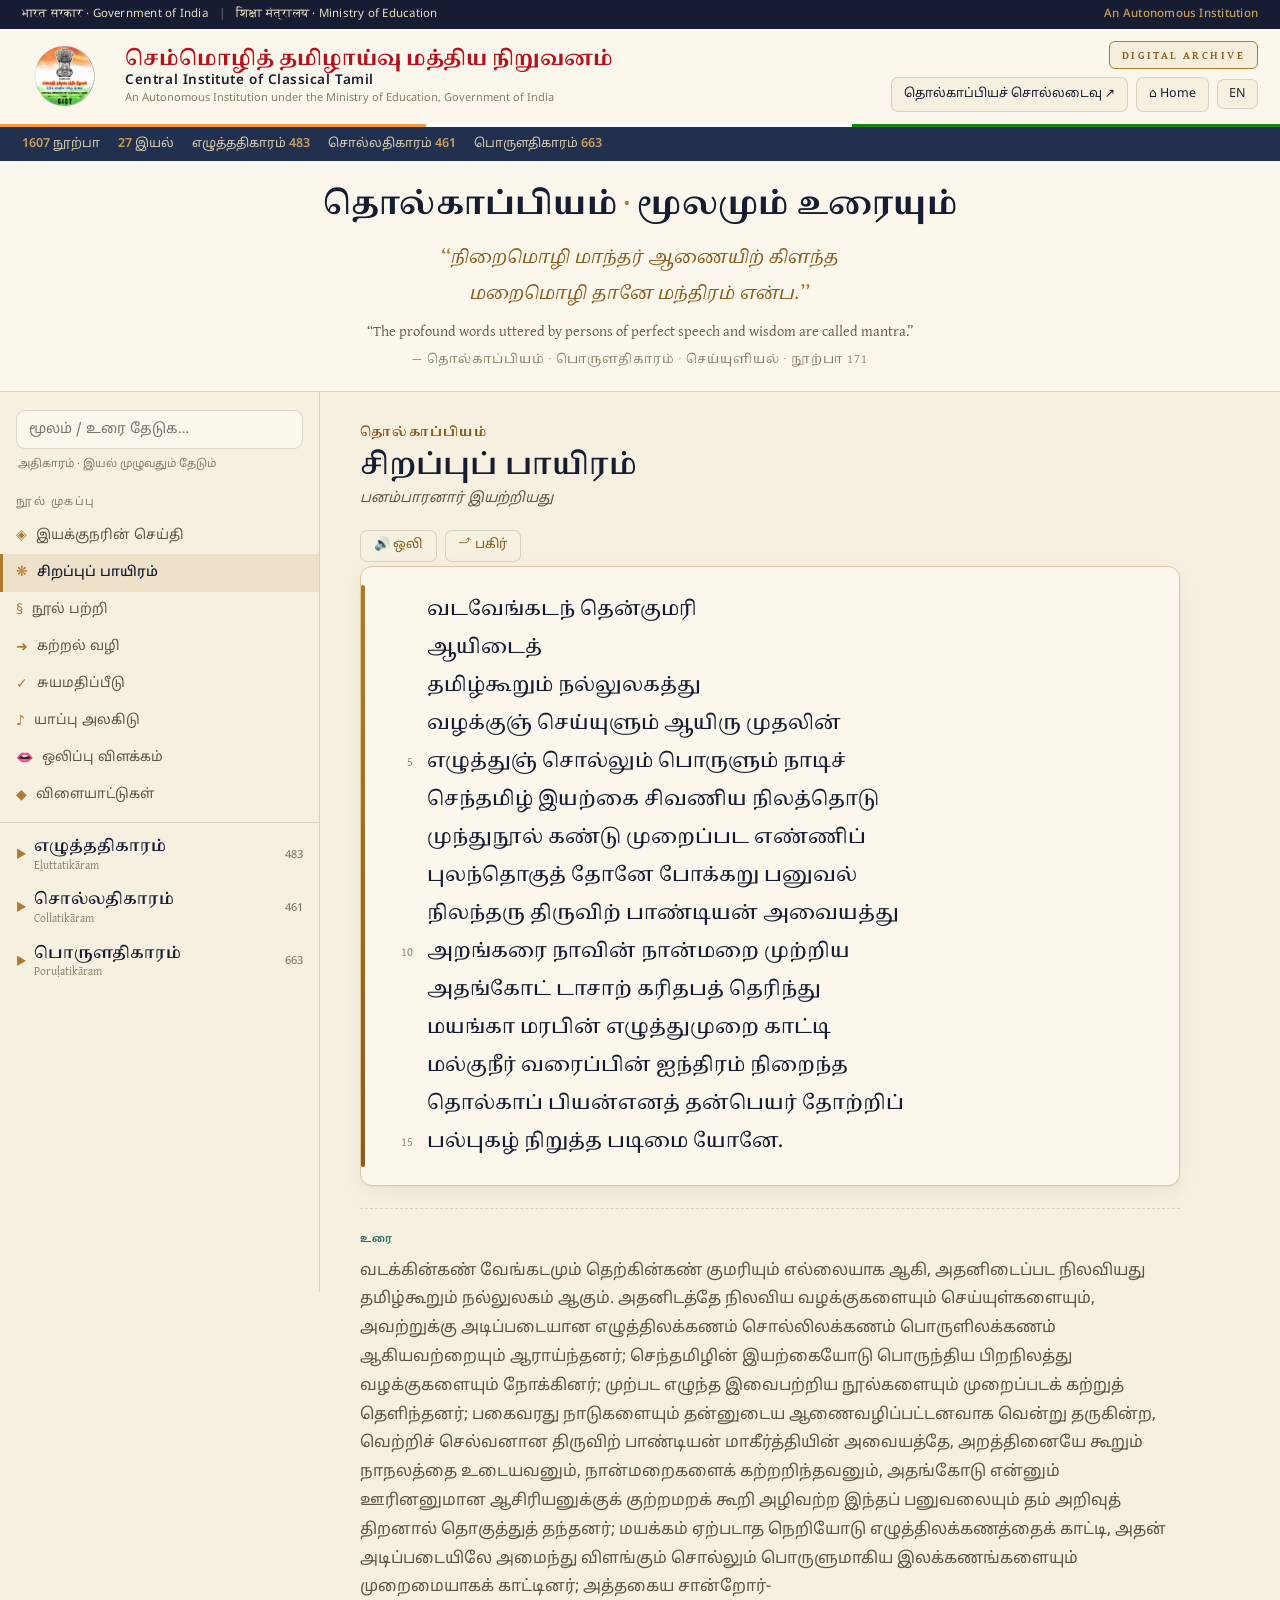
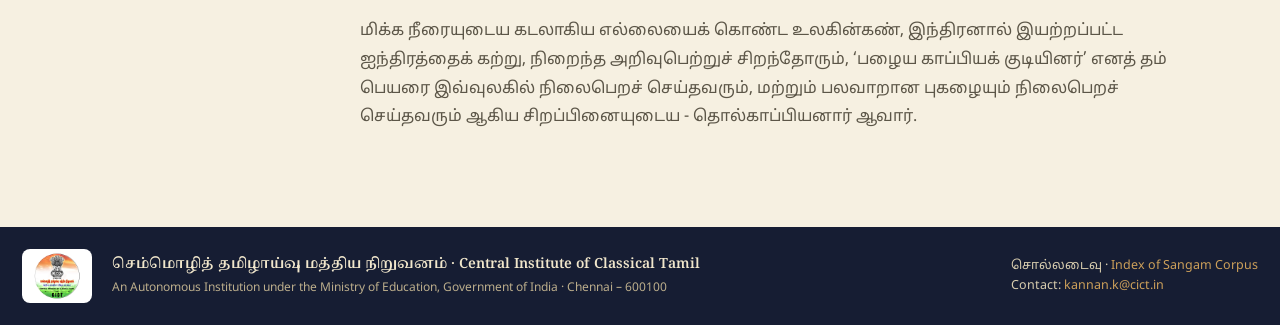
==== app/src/main/assets/www/index.html @ 9cd19f76 "Tolkappiyam Android: WebView wrapper + signed APK/AAB CI Native Android shell around the offline Tol" ====
<!DOCTYPE html>
<html lang="ta">
<head>
<meta charset="UTF-8">
<meta name="viewport" content="width=device-width, initial-scale=1.0">
<title>தொல்காப்பியம் — மூலமும் உரையும் | Tolkāppiyam Digital Edition</title>
<link rel="preconnect" href="https://fonts.googleapis.com">
<link rel="preconnect" href="https://fonts.gstatic.com" crossorigin>
<link href="https://fonts.googleapis.com/css2?family=Noto+Serif+Tamil:wght@400;500;600;700&family=Noto+Sans+Tamil:wght@400;500;600&family=Gentium+Plus:ital,wght@0,400;0,700;1,400&display=swap" rel="stylesheet">
<style>
:root{
  --ink:#161d33; --ink2:#22304f; --ink-soft:#3a4straw;
  --leaf:#efe6cf; --leaf2:#e7dcc0; --leaf-edge:#d8c89f;
  --ochre:#b07a2c; --ochre-deep:#8a5d1c; --ochre-soft:#cda05a;
  --teal:#2f6f63; --rust:#9c4a2a; --cictred:#b5121b;
  --paper:#f6f0e1; --paper-card:#fbf7ec;
  --tx:#23272f; --tx-soft:#5c5648; --tx-faint:#867d68;
  --line:rgba(40,30,10,.14); --line-soft:rgba(40,30,10,.08);
  --sans:'Noto Sans Tamil','Latha','Nirmala UI',system-ui,sans-serif;
  --serif:'Noto Serif Tamil','Latha','Nirmala UI',serif;
  --disp:'Gentium Plus','Noto Serif Tamil',Georgia,serif;
  --shadow:0 1px 2px rgba(20,15,5,.06),0 8px 24px rgba(20,15,5,.05);
}
html[data-theme="dark"]{
  --ink:#0d1220; --ink2:#161f36;
  --leaf:#2a2a22; --leaf2:#242419; --leaf-edge:#3a3a2c;
  --ochre:#d2a45e; --ochre-deep:#caa05a; --ochre-soft:#e0c089;
  --teal:#5fa394; --rust:#cf8261; --cictred:#e8897c;
  --paper:#13151b; --paper-card:#1c1f1a;
  --tx:#e9e3d2; --tx-soft:#b6ad95; --tx-faint:#8a8268;
  --line:rgba(220,200,150,.16); --line-soft:rgba(220,200,150,.08);
  --shadow:0 1px 2px rgba(0,0,0,.3),0 8px 28px rgba(0,0,0,.35);
}
*{box-sizing:border-box;margin:0;padding:0}
html{scroll-behavior:smooth}
body{font-family:var(--sans);background:var(--paper);color:var(--tx);line-height:1.65;
  -webkit-font-smoothing:antialiased;font-size:16px}
@media (prefers-reduced-motion:reduce){html{scroll-behavior:auto}*{transition:none!important}}

/* ---------- masthead ---------- */
header.mast{background:var(--paper-card)}
.gov-strip{background:var(--ink);color:#e9dfc4;font-size:11.5px;letter-spacing:.02em}
.gov-in{max-width:1500px;margin:0 auto;padding:5px 22px;display:flex;gap:11px;align-items:center;flex-wrap:wrap}
.gov-in .sep{opacity:.45}
.gov-in .auto{margin-left:auto;color:var(--ochre-soft);font-weight:500}
.mast-in{max-width:1500px;margin:0 auto;padding:12px 22px;display:flex;align-items:center;gap:18px}
.logo{height:64px;width:auto;flex:0 0 auto}
.mast-t{flex:1 1 auto;min-width:0;line-height:1.25}
.mast-t .ta{display:block;font-family:var(--serif);font-weight:700;font-size:20px;color:var(--cictred);text-decoration:none}
.mast-t .ta:hover{text-decoration:underline}
.mast-t .en{display:block;font-weight:600;font-size:13.5px;letter-spacing:.04em;color:var(--ink);text-decoration:none;margin-top:1px}
html[data-theme="dark"] .mast-t .en{color:var(--tx)}
.mast-t .en:hover{text-decoration:underline}
.mast-t .auto2{font-size:11px;color:var(--tx-faint);margin-top:3px}
.mast-tools{display:flex;align-items:center;gap:8px;flex:0 0 auto}
.mast-tools .home{font-family:var(--sans);font-size:12.5px;color:var(--ink);text-decoration:none;
  border:1px solid var(--line);background:var(--paper);padding:6px 12px;border-radius:7px;transition:.15s;white-space:nowrap}
html[data-theme="dark"] .mast-tools .home{color:var(--tx)}
.mast-tools .home:hover{border-color:var(--ochre);color:var(--ochre-deep)}
.mast-tools button{background:var(--paper);border:1px solid var(--line);color:var(--tx);
  font-family:var(--sans);font-size:12.5px;padding:6px 11px;border-radius:7px;cursor:pointer;transition:.15s}
.mast-tools button:hover{border-color:var(--ochre);color:var(--ochre-deep)}
.menu-btn{background:var(--paper);border:1px solid var(--line);color:var(--tx);padding:6px 10px;
  border-radius:7px;cursor:pointer;font-size:15px}
.tricolour{height:3px;background:linear-gradient(90deg,#ff9933 0 33.3%,#fcfcf7 33.3% 66.6%,#138808 66.6% 100%)}
.mast-right{display:flex;flex-direction:column;align-items:flex-end;gap:8px;flex:0 0 auto}
.da-badge{font-family:var(--disp);font-size:11px;font-weight:700;letter-spacing:.22em;text-transform:uppercase;
  color:var(--ochre-deep);border:1px solid var(--ochre);border-radius:6px;padding:4px 12px;background:rgba(176,122,44,.08);white-space:nowrap}

/* sub-bar */
.subbar{background:var(--ink2);color:#d8cdaf;font-size:12.5px}
.subbar-in{max-width:1500px;margin:0 auto;padding:7px 22px;display:flex;gap:18px;flex-wrap:wrap;align-items:center}
.subbar b{color:var(--ochre-soft);font-weight:600}
.subbar .work{font-family:var(--disp);font-weight:600;color:#f1e7cc;margin-right:6px}
.subbar .work span{color:var(--ochre-soft);font-weight:500}

/* hero title band */
.hero{background:var(--paper-card);border-bottom:1px solid var(--line);text-align:center;padding:26px 20px 22px}
.hero-title{font-family:var(--serif);font-weight:700;font-size:31px;color:var(--ink);letter-spacing:.3px;line-height:1.2}
.hero-title .dot{color:var(--ochre);font-weight:400;margin:0 6px}
.hero-quote{margin:14px auto 0;max-width:780px;font-family:var(--serif);font-size:18px;font-style:italic;color:var(--ochre-deep);line-height:1.5}
.hero-quote .qm{font-family:var(--disp);color:var(--ochre);font-size:24px;font-style:normal;vertical-align:-2px}
.hero-quote cite{display:block;margin-top:9px;font-style:normal;font-size:12.5px;letter-spacing:.08em;color:var(--tx-faint);font-family:var(--disp)}
.hero-quote .hero-en{font-family:var(--disp);font-style:normal;font-size:14.5px;color:var(--tx-soft);margin:9px auto 0;max-width:660px;line-height:1.5}
@media(max-width:880px){.hero-title{font-size:23px}.hero-quote{font-size:15.5px}}

/* ---------- shell ---------- */
.shell{max-width:1500px;margin:0 auto;display:grid;grid-template-columns:320px 1fr;min-height:calc(100vh - 120px)}
nav.side{border-right:1px solid var(--line);background:var(--paper);position:sticky;top:0;
  align-self:start;height:calc(100vh - 0px);overflow-y:auto;padding:14px 0}
.search-wrap{padding:4px 16px 14px}
.search-wrap input{width:100%;font-family:var(--sans);font-size:14px;padding:10px 12px;
  border:1px solid var(--line);border-radius:9px;background:var(--paper-card);color:var(--tx)}
.search-wrap input:focus{outline:none;border-color:var(--ochre);box-shadow:0 0 0 3px rgba(176,122,44,.15)}
.search-hint{font-size:11px;color:var(--tx-faint);padding:6px 2px 0}

.adhi{margin:2px 0}
.adhi>.head{display:flex;align-items:center;gap:8px;padding:9px 16px;cursor:pointer;
  font-family:var(--serif);font-weight:600;font-size:15.5px;color:var(--ink);user-select:none}
html[data-theme="dark"] .adhi>.head{color:var(--ochre-soft)}
.adhi>.head:hover{background:var(--line-soft)}
.adhi>.head .ct{margin-left:auto;font-family:var(--sans);font-size:11px;font-weight:500;color:var(--tx-faint)}
.adhi>.head .chev{transition:transform .2s;color:var(--ochre);font-size:12px}
.adhi.open>.head .chev{transform:rotate(90deg)}
.iyals{display:none;padding:2px 0 8px}
.adhi.open .iyals{display:block}
.iyal{display:flex;align-items:center;gap:8px;padding:6px 16px 6px 34px;cursor:pointer;font-size:13.5px;color:var(--tx-soft)}
.iyal:hover{background:var(--line-soft);color:var(--tx)}
.iyal.active{background:rgba(176,122,44,.13);color:var(--ink);font-weight:500;
  box-shadow:inset 3px 0 0 var(--ochre)}
html[data-theme="dark"] .iyal.active{color:var(--ochre-soft)}
.iyal .il{display:flex;flex-direction:column;line-height:1.2;min-width:0}
.iyal .il em{font-style:normal;font-family:var(--disp);font-size:11px;color:var(--tx-faint);margin-top:1px;white-space:nowrap;overflow:hidden;text-overflow:ellipsis}
.iyal .n{margin-left:auto;padding-left:8px;font-size:11px;color:var(--tx-faint);flex:0 0 auto}

/* ---------- reading column ---------- */
main{padding:30px 40px 80px;min-width:0}
.iyal-head{margin-bottom:22px;padding-bottom:16px;border-bottom:1px solid var(--line)}
.iyal-head .eyebrow{font-family:var(--disp);font-size:12.5px;letter-spacing:.1em;text-transform:uppercase;color:var(--ochre-deep);font-weight:700}
.iyal-head h1{font-family:var(--serif);font-weight:600;font-size:30px;color:var(--ink);margin-top:5px;line-height:1.15}
html[data-theme="dark"] .iyal-head h1{color:var(--tx)}
.iyal-head .en-head{font-family:var(--disp);font-style:italic;font-size:18px;color:var(--ochre-deep);margin-top:4px;line-height:1.3}
.iyal-head .sub{font-family:var(--disp);font-size:14px;color:var(--tx-soft);margin-top:6px}
.adhi>.head .anm{display:flex;flex-direction:column;line-height:1.2}
.adhi>.head .anm em{font-style:normal;font-family:var(--disp);font-size:11.5px;font-weight:500;color:var(--tx-faint);margin-top:1px}
.iyal-nav{display:flex;gap:10px;margin-top:14px}
.iyal-nav button{font-family:var(--sans);font-size:13px;color:var(--ink);background:var(--paper-card);
  border:1px solid var(--line);border-radius:8px;padding:7px 14px;cursor:pointer;transition:.15s}
html[data-theme="dark"] .iyal-nav button{color:var(--tx)}
.iyal-nav button:hover:not(:disabled){border-color:var(--ochre);color:var(--ochre-deep)}
.iyal-nav button:disabled{opacity:.4;cursor:default}

.topic{font-family:var(--serif);font-size:16px;font-weight:600;color:var(--rust);
  margin:26px 0 10px;display:flex;align-items:center;gap:10px}
.topic::after{content:"";flex:1;height:1px;background:var(--line-soft)}

/* the palm-leaf nurpa card — the signature element */
.nurpa{position:relative;background:var(--paper-card);border:1px solid var(--leaf-edge);
  border-radius:12px;padding:20px 24px 20px 28px;margin-bottom:16px;box-shadow:var(--shadow);
  scroll-margin-top:18px}
.nurpa::before{content:"";position:absolute;left:0;top:14px;bottom:14px;width:4px;border-radius:4px;
  background:linear-gradient(var(--ochre),var(--ochre-deep))}
.nurpa.hit{border-color:var(--ochre);box-shadow:0 0 0 3px rgba(176,122,44,.22),var(--shadow)}
.nurpa-top{display:flex;align-items:flex-start;gap:14px;margin-bottom:12px}
.stamp{flex:0 0 auto;border:1px solid var(--ochre);border-radius:9px;overflow:hidden;text-align:center;
  min-width:58px;background:rgba(176,122,44,.07);cursor:pointer;transition:.15s}
.stamp:hover{background:rgba(176,122,44,.18)}
.stamp .big{font-family:var(--disp);font-size:24px;font-weight:600;color:var(--ochre-deep);
  line-height:1;padding:8px 10px 5px}
html[data-theme="dark"] .stamp .big{color:var(--ochre-soft)}
.stamp .sm{font-size:9.5px;letter-spacing:.06em;color:#fff;background:var(--ochre-deep);
  padding:3px 6px;font-variant-numeric:tabular-nums}
.nurpa-topic{font-size:12.5px;color:var(--tx-faint);align-self:center;font-style:italic}
.mulam{font-family:var(--serif);font-size:20.5px;font-weight:500;line-height:1.85;color:var(--ink);
  white-space:pre-line;letter-spacing:.1px}
html[data-theme="dark"] .mulam{color:var(--tx)}
.urai-toggle{margin-top:14px}
.urai{margin-top:12px;padding-top:14px;border-top:1px dashed var(--line);font-size:15.5px;
  color:var(--tx-soft);white-space:pre-line;line-height:1.78}
.urai .lbl{display:inline-block;font-family:var(--sans);font-size:10.5px;letter-spacing:.14em;
  text-transform:uppercase;color:var(--teal);font-weight:600;margin-bottom:7px}
mark{background:rgba(176,122,44,.32);color:inherit;padding:0 1px;border-radius:2px}

/* search results */
.results{padding:6px 0}
.res-count{font-size:13px;color:var(--tx-soft);margin-bottom:14px}
.res{padding:12px 14px;border:1px solid var(--line);border-radius:10px;margin-bottom:9px;cursor:pointer;
  background:var(--paper-card);transition:.15s}
.res:hover{border-color:var(--ochre);transform:translateX(2px)}
.res .cite{font-size:11.5px;color:var(--ochre-deep);font-weight:600;margin-bottom:4px}
.res .sn{font-family:var(--serif);font-size:15px;color:var(--ink);line-height:1.5}
html[data-theme="dark"] .res .sn{color:var(--tx)}
.res .sn2{font-size:13px;color:var(--tx-soft);margin-top:4px;line-height:1.5}
.empty{text-align:center;color:var(--tx-faint);padding:60px 20px;font-size:15px}

#toTop{position:fixed;right:22px;bottom:22px;width:44px;height:44px;border-radius:50%;
  background:var(--ink);color:var(--ochre-soft);border:1px solid var(--ochre);cursor:pointer;
  display:none;place-items:center;font-size:18px;box-shadow:var(--shadow);z-index:30}
#toTop.show{display:grid}

/* ---------- front matter nav ---------- */
.frontnav{padding:2px 0 8px;margin-bottom:6px;border-bottom:1px solid var(--line)}
.frontnav .fhd{font-size:11px;letter-spacing:.14em;text-transform:uppercase;color:var(--tx-faint);padding:4px 16px 6px}
.fitem{display:flex;align-items:center;gap:9px;padding:7px 16px;cursor:pointer;font-size:13.5px;color:var(--tx-soft)}
.fitem:hover{background:var(--line-soft);color:var(--tx)}
.fitem.active{background:rgba(176,122,44,.13);color:var(--ink);font-weight:500;box-shadow:inset 3px 0 0 var(--ochre)}
html[data-theme="dark"] .fitem.active{color:var(--ochre-soft)}
.fitem .ic{color:var(--ochre);font-size:14px;flex:0 0 auto}

/* ---------- front pages ---------- */
.page{max-width:820px}
.page .eyebrow{font-family:var(--disp);font-size:12.5px;letter-spacing:.1em;text-transform:uppercase;color:var(--ochre-deep);font-weight:700}
.page h1{font-family:var(--serif);font-weight:600;font-size:29px;color:var(--ink);margin:6px 0 4px;line-height:1.18}
html[data-theme="dark"] .page h1{color:var(--tx)}
.page .by{font-size:14px;color:var(--tx-soft);font-style:italic;margin-bottom:20px}
.page p{font-size:16px;color:var(--tx-soft);margin-bottom:15px;line-height:1.8}
.verse{background:var(--paper-card);border:1px solid var(--leaf-edge);border-radius:12px;
  padding:24px 30px;margin:4px 0 22px;box-shadow:var(--shadow);position:relative}
.verse::before{content:"";position:absolute;left:0;top:18px;bottom:18px;width:4px;border-radius:4px;
  background:linear-gradient(var(--ochre),var(--ochre-deep))}
.verse .line{font-family:var(--serif);font-size:19.5px;font-weight:500;line-height:1.95;color:var(--ink);display:flex;gap:14px}
html[data-theme="dark"] .verse .line{color:var(--tx)}
.verse .line .ln{flex:0 0 22px;text-align:right;font-family:var(--disp);font-size:12.5px;color:var(--tx-faint);align-self:center}
.urai-block{border-top:1px dashed var(--line);padding-top:16px;margin-top:6px}
.urai-block .lbl{display:inline-block;font-size:10.5px;letter-spacing:.14em;text-transform:uppercase;color:var(--teal);font-weight:600;margin-bottom:8px}
.dir{display:flex;gap:26px;align-items:flex-start;background:var(--paper-card);border:1px solid var(--leaf-edge);
  border-radius:14px;padding:24px 28px;box-shadow:var(--shadow);flex-wrap:wrap}
.dir .photo{flex:0 0 auto;width:140px}
.dir .photo img{width:140px;height:auto;border-radius:10px;border:1px solid var(--leaf-edge);display:block}
.dir .photo .nm{font-family:var(--serif);font-weight:600;font-size:15.5px;color:var(--ink);margin-top:10px;line-height:1.3}
html[data-theme="dark"] .dir .photo .nm{color:var(--tx)}
.dir .photo .rl{font-size:12px;color:var(--tx-soft);margin-top:3px}
.dir .photo .rl.en{color:var(--tx-faint);font-style:italic}
.dir .msg{flex:1 1 280px;min-width:240px}
.dir .msg p{font-size:16px;color:var(--tx-soft);line-height:1.85;margin-bottom:14px}
.dir .draft{font-size:11.5px;color:var(--rust);background:rgba(156,74,42,.08);border:1px solid rgba(156,74,42,.22);border-radius:7px;padding:6px 11px;display:inline-block}
footer.foot{background:var(--ink);color:#d8cdaf}
.foot-in{max-width:1500px;margin:0 auto;padding:22px;display:flex;gap:20px;align-items:center;flex-wrap:wrap}
.foot-in img{height:54px;width:auto;background:#fff;border-radius:8px;padding:3px}
.foot-t{flex:1 1 auto;min-width:200px}
.foot-t .l1{font-family:var(--serif);font-weight:600;color:#f1e7cc;font-size:14px}
.foot-t .l2{font-size:12px;color:#bcae8c;margin-top:3px}
.foot-c{font-size:12.5px}
.foot-c a{color:var(--ochre-soft);text-decoration:none}
.foot-c a:hover{text-decoration:underline}

/* card tools: tts + share */
.card-tools{position:absolute;top:12px;right:14px;display:flex;gap:6px}
.ct-btn{width:30px;height:30px;border-radius:7px;border:1px solid var(--line);background:var(--paper);
  color:var(--ochre-deep);cursor:pointer;font-size:14px;display:grid;place-items:center;transition:.15s;padding:0;line-height:1}
.ct-btn:hover{border-color:var(--ochre);background:rgba(176,122,44,.08)}
.ct-btn.on{background:var(--ochre);color:#fff;border-color:var(--ochre)}
.nurpa{padding-right:64px}
.page .ptools{display:flex;gap:8px;margin:16px 0 4px}
.page .ptools .ct-btn{width:auto;padding:0 13px;height:32px;gap:6px;font-size:13px;font-family:var(--sans)}
.share-pop{display:none;position:fixed;inset:0;background:rgba(10,8,4,.45);z-index:60;align-items:center;justify-content:center}
.share-pop.show{display:flex}
.sp-card{background:var(--paper-card);border:1px solid var(--leaf-edge);border-radius:14px;padding:20px 22px;width:min(360px,90vw);box-shadow:var(--shadow);position:relative}
.sp-h{font-family:var(--serif);font-weight:600;font-size:16px;color:var(--ink);margin-bottom:12px}
.sp-quote{font-family:var(--serif);font-size:13.5px;color:var(--tx-soft);background:var(--paper);border:1px solid var(--line);border-radius:8px;padding:10px 12px;margin-bottom:14px;max-height:84px;overflow:auto;white-space:pre-line}
.sp-links{display:grid;grid-template-columns:1fr 1fr;gap:10px}
.sp-links a,.sp-links button{display:flex;align-items:center;gap:9px;padding:10px 12px;border-radius:9px;
  border:1px solid var(--line);background:var(--paper);color:var(--tx);font-size:13.5px;font-family:var(--sans);text-decoration:none;cursor:pointer;transition:.15s}
.sp-links a:hover,.sp-links button:hover{border-color:var(--ochre);background:rgba(176,122,44,.07)}
.sp-links .ic{width:22px;height:22px;border-radius:50%;display:grid;place-items:center;color:#fff;font-size:11px;font-weight:600;flex:0 0 auto}
.sp-close{position:absolute;top:10px;right:14px;border:none;background:none;font-size:22px;color:var(--tx-soft);cursor:pointer;line-height:1}
.toast{position:fixed;left:50%;bottom:30px;transform:translateX(-50%);background:var(--ink);color:#f1e7cc;padding:10px 18px;border-radius:8px;font-size:13.5px;z-index:70;opacity:0;transition:opacity .2s;pointer-events:none}
.toast.show{opacity:1}

.page .lead{font-size:15.5px;color:var(--tx-soft);margin:4px 0 18px;line-height:1.7}
.prog{display:flex;align-items:center;gap:12px;margin-bottom:20px}
.prog-bar{flex:1;height:8px;background:var(--leaf2);border:1px solid var(--leaf-edge);border-radius:6px;overflow:hidden}
.prog-bar span{display:block;height:100%;background:linear-gradient(90deg,var(--ochre),var(--ochre-deep));transition:width .3s}
.prog-t{font-size:13px;color:var(--tx-soft);white-space:nowrap}
.prog-t b{color:var(--ochre-deep)}
.lesson{background:var(--paper-card);border:1px solid var(--leaf-edge);border-radius:12px;padding:16px 20px;margin-bottom:14px;box-shadow:var(--shadow)}
.lesson.done{border-color:var(--teal)}
.lesson-h{display:flex;align-items:center;gap:13px;margin-bottom:8px}
.lnum{flex:0 0 auto;width:30px;height:30px;border-radius:50%;background:var(--ink);color:var(--ochre-soft);font-family:var(--disp);font-weight:700;display:grid;place-items:center;font-size:15px}
.lesson.done .lnum{background:var(--teal);color:#fff}
.lt{font-family:var(--serif);font-weight:600;font-size:17px;color:var(--ink)}
.lte{font-family:var(--disp);font-size:12.5px;color:var(--tx-faint)}
.lchk{margin-left:auto;flex:0 0 auto;width:30px;height:30px;border-radius:7px;border:1px solid var(--line);background:var(--paper);color:var(--teal);font-size:15px;cursor:pointer;font-weight:700}
.lesson.done .lchk{background:var(--teal);color:#fff;border-color:var(--teal)}
.lesson p{font-size:15.5px;color:var(--tx-soft);line-height:1.75;margin:0 0 12px}
.llinks{display:flex;flex-wrap:wrap;gap:8px}
.golink{font-family:var(--sans);font-size:13px;color:var(--ochre-deep);background:rgba(176,122,44,.08);border:1px solid var(--line);border-radius:8px;padding:6px 12px;cursor:pointer;transition:.15s}
.golink:hover{border-color:var(--ochre);background:rgba(176,122,44,.16)}
.score-bar{display:flex;align-items:center;gap:8px;background:var(--ink);color:#e9dfc4;border-radius:10px;padding:10px 16px;margin-bottom:18px;font-size:14px;position:sticky;top:8px;z-index:5}
.score-bar b{color:var(--ochre-soft);font-size:17px}
.setpick{display:flex;flex-wrap:wrap;gap:7px;margin-bottom:12px}
.setbtn{width:38px;height:38px;border-radius:9px;border:1px solid var(--line);background:var(--paper);color:var(--ink);font-family:var(--disp);font-weight:700;font-size:15px;cursor:pointer;transition:.15s}
.setbtn:hover{border-color:var(--ochre);color:var(--ochre-deep)}
.setbtn.on{background:var(--ochre);color:#fff;border-color:var(--ochre)}
.set-title{font-family:var(--serif);font-weight:600;font-size:18px;color:var(--ink);margin:0 0 14px}
.set-title span{font-family:var(--disp);font-weight:400;font-size:14px;color:var(--tx-faint)}
.g-line{font-family:var(--serif);font-size:20px;font-weight:500;line-height:1.9;color:var(--ink);white-space:pre-line;margin-bottom:8px}
.g-cite{font-size:12px;color:var(--tx-faint);margin-bottom:14px}
.g-opts{grid-template-columns:1fr 1fr}
@media(max-width:560px){.g-opts{grid-template-columns:1fr}}
.g-opts .qopt{font-family:var(--serif);font-size:16.5px;text-align:center}
.g-full{display:block;font-family:var(--serif);color:var(--ink);margin:8px 0;white-space:pre-line;line-height:1.8}
.g-next{margin-top:12px;text-align:right}
.g-done{text-align:center;padding:30px 22px}
.g-score{font-family:var(--disp);font-weight:700;font-size:44px;color:var(--ochre-deep);margin-bottom:8px}
.g-done p{font-size:16px;color:var(--tx-soft);margin-bottom:10px}
.g-meta b{color:var(--ochre-deep)}
.g-done .llinks{justify-content:center}
.sg-eq{display:flex;align-items:center;justify-content:center;gap:14px;flex-wrap:wrap;margin:6px 0 18px}
.sg-w{font-family:var(--serif);font-weight:600;font-size:24px;color:var(--ink);background:var(--paper);border:1px solid var(--leaf-edge);border-radius:10px;padding:10px 18px}
.sg-plus{font-family:var(--disp);font-size:24px;color:var(--ochre-deep);font-weight:700}
.sg-q{font-family:var(--disp);font-size:26px;color:#fff;background:var(--ochre);border-radius:10px;padding:8px 18px;font-weight:700}
.sg-rule{display:inline-block;font-size:12px;font-weight:600;color:var(--teal);background:rgba(47,111,99,.1);border:1px solid rgba(47,111,99,.25);border-radius:6px;padding:2px 9px;margin-right:4px}
@media(max-width:560px){.sg-w{font-size:19px;padding:8px 13px}}
.so-word{font-family:var(--serif);font-weight:700;font-size:34px;color:var(--ink);text-align:center;
  background:var(--paper);border:1px solid var(--leaf-edge);border-radius:12px;padding:20px;margin:4px 0 16px}
.so-b .qopt{text-align:center;font-weight:600}
@media(max-width:560px){.so-b{grid-template-columns:1fr!important}.so-word{font-size:26px}}
.stopop{border-style:dashed;color:var(--rust)}
.th-p{font-size:22px;font-weight:600;line-height:1.6}
@media(max-width:560px){.th-p{font-size:18px}}
/* memory pairs */
.pr-grid{display:grid;grid-template-columns:repeat(4,1fr);gap:10px;max-width:640px}
@media(max-width:560px){.pr-grid{grid-template-columns:repeat(3,1fr)}}
.prc{position:relative;aspect-ratio:5/4;border:none;background:none;cursor:pointer;perspective:600px;padding:0}
.prc-in{position:absolute;inset:0;transition:transform .35s;transform-style:preserve-3d}
.prc.flip .prc-in{transform:rotateY(180deg)}
.prc-f,.prc-b{position:absolute;inset:0;backface-visibility:hidden;border-radius:11px;display:flex;
  align-items:center;justify-content:center;padding:6px;font-family:var(--serif);line-height:1.3;text-align:center}
.prc-f{background:var(--ink);color:var(--ochre-soft);font-size:24px;border:1px solid var(--ochre-deep)}
.prc-b{transform:rotateY(180deg);font-weight:600;font-size:14.5px;box-shadow:var(--shadow)}
.prc-b.sa{background:rgba(176,122,44,.13);border:1px solid var(--ochre);color:var(--ochre-deep)}
.prc-b.sb{background:var(--paper-card);border:1px solid var(--leaf-edge);color:var(--ink)}
.prc-b.long{font-size:11px;line-height:1.25;font-family:var(--disp)}
.prc.won .prc-b{background:rgba(47,111,99,.14);border-color:var(--teal);color:var(--teal)}
.prc.won{cursor:default}
@media(max-width:560px){.prc-b{font-size:12.5px}.prc-f{font-size:19px}}
/* wordle */
.wd-num{align-self:center;font-family:var(--disp);font-weight:700;color:var(--ochre-deep);font-size:15px;margin-left:6px}
.wd-board{display:flex;flex-direction:column;gap:8px;margin:6px 0 16px;max-width:340px}
.wd-row{display:grid;grid-template-columns:repeat(4,1fr);gap:8px}
.wd-cell{aspect-ratio:1;display:grid;place-items:center;font-family:var(--serif);font-weight:700;font-size:24px;
  border:2px solid var(--leaf-edge);border-radius:9px;background:var(--paper-card);color:var(--ink)}
.wd-cell.fill{border-color:var(--ochre-soft)}
.wd-cell.s2{background:var(--teal);border-color:var(--teal);color:#fff}
.wd-cell.s1{background:var(--ochre);border-color:var(--ochre);color:#fff}
.wd-cell.s0{background:#b9b09a;border-color:#b9b09a;color:#fff}
.wd-bank{display:grid;grid-template-columns:repeat(6,1fr);gap:8px;max-width:420px;margin-bottom:12px}
.wd-key{aspect-ratio:1;font-family:var(--serif);font-weight:600;font-size:19px;border:1px solid var(--line);
  border-radius:9px;background:var(--paper);color:var(--ink);cursor:pointer;transition:.12s}
.wd-key:hover{border-color:var(--ochre)}
.wd-key.k2{background:var(--teal);border-color:var(--teal);color:#fff}
.wd-key.k1{background:var(--ochre);border-color:var(--ochre);color:#fff}
.wd-key.k0{background:#b9b09a;border-color:#b9b09a;color:#fff;opacity:.75}
.wd-acts{display:flex;gap:10px}
.wd-ansr{font-family:var(--serif);font-size:22px;color:var(--ochre-deep)}
@media(max-width:560px){.wd-board{max-width:280px}.wd-cell{font-size:20px}.wd-bank{max-width:320px}}
/* games hub */
.gback{margin-bottom:14px}
.hub-grid{display:grid;grid-template-columns:repeat(auto-fill,minmax(210px,1fr));gap:12px}
.hub-card{display:flex;flex-direction:column;align-items:flex-start;gap:4px;text-align:left;
  background:var(--paper-card);border:1px solid var(--leaf-edge);border-radius:13px;padding:16px 18px;
  cursor:pointer;box-shadow:var(--shadow);transition:.15s;font-family:var(--sans)}
.hub-card:hover{border-color:var(--ochre);transform:translateY(-2px)}
.hub-ic{font-size:22px;color:var(--ochre-deep);line-height:1}
.hub-t{font-family:var(--serif);font-weight:600;font-size:16.5px;color:var(--ink);margin-top:4px}
.hub-e{font-family:var(--disp);font-size:12.5px;color:var(--tx-faint)}
.hub-s{font-size:12px;color:var(--teal);font-weight:600;margin-top:6px;background:rgba(47,111,99,.09);
  border:1px solid rgba(47,111,99,.2);border-radius:6px;padding:2px 9px}
.yopt.yen{font-family:var(--disp);font-size:15px}
.qreset{margin-left:auto;font-family:var(--sans);font-size:12.5px;color:#e9dfc4;background:transparent;border:1px solid rgba(220,200,150,.35);border-radius:7px;padding:5px 12px;cursor:pointer}
.qreset:hover{border-color:var(--ochre-soft)}
.quiz{background:var(--paper-card);border:1px solid var(--leaf-edge);border-radius:12px;padding:16px 20px;margin-bottom:14px;box-shadow:var(--shadow)}
.qq{font-family:var(--serif);font-size:16.5px;color:var(--ink);font-weight:600;margin-bottom:12px;display:flex;gap:10px}
.qn{flex:0 0 auto;width:26px;height:26px;border-radius:50%;background:rgba(176,122,44,.14);color:var(--ochre-deep);font-family:var(--disp);font-weight:700;display:grid;place-items:center;font-size:13px}
.qopts{display:grid;gap:8px}
.qopt{text-align:left;font-family:var(--sans);font-size:15px;color:var(--tx);background:var(--paper);border:1px solid var(--line);border-radius:9px;padding:10px 14px;cursor:pointer;transition:.15s}
.qopt:hover:not(:disabled){border-color:var(--ochre);background:rgba(176,122,44,.06)}
.qopt:disabled{cursor:default}
.qopt.correct{border-color:var(--teal);background:rgba(47,111,99,.12);color:var(--teal);font-weight:600}
.qopt.wrong{border-color:var(--rust);background:rgba(156,74,42,.1);color:var(--rust)}
.qexp{display:none;margin-top:11px;font-size:14px;color:var(--tx-soft);line-height:1.6;border-top:1px dashed var(--line);padding-top:10px}
.qexp.show{display:block}
.qexp .ok{color:var(--teal);font-weight:600;margin-right:6px}
.qexp .no{color:var(--rust);font-weight:600;margin-right:6px}

.menu-btn{display:none}
@media(max-width:880px){
  .shell{grid-template-columns:1fr}
  nav.side{position:fixed;left:0;top:0;bottom:0;width:300px;z-index:40;height:100vh;
    transform:translateX(-102%);transition:transform .25s;box-shadow:var(--shadow)}
  nav.side.open{transform:none}
  .menu-btn{display:inline-block}
  main{padding:22px 18px 80px}
  .iyal-head h1{font-size:24px}
  .mulam{font-size:18.5px}
}
.scrim{display:none;position:fixed;inset:0;background:rgba(10,8,4,.4);z-index:35}
.scrim.show{display:block}

/* yappu scanner */
.yp-in{width:100%;max-width:720px;font-family:var(--serif);font-size:18px;padding:14px 16px;border:1px solid var(--line);border-radius:10px;background:var(--paper-card);color:var(--tx);line-height:1.8}
.yp-in:focus{outline:none;border-color:var(--ochre);box-shadow:0 0 0 3px rgba(176,122,44,.15)}
.yp-line{padding:18px 20px;margin-bottom:14px}
.yp-flow{display:flex;flex-wrap:wrap;align-items:stretch;gap:10px}
.yp-seer{border:1px solid var(--leaf-edge);border-radius:11px;background:var(--paper);padding:10px 14px;display:flex;flex-direction:column;gap:7px;align-items:center}
.yp-w{font-family:var(--serif);font-weight:700;font-size:18px;color:var(--ink)}
.yp-asais{display:flex;gap:5px;flex-wrap:wrap;justify-content:center}
.yp-a{display:flex;flex-direction:column;align-items:center;border-radius:7px;padding:4px 9px;line-height:1.25}
.yp-a b{font-family:var(--serif);font-size:15px;font-weight:600}
.yp-a i{font-style:normal;font-size:9.5px;letter-spacing:.05em}
.yp-a.ner{background:rgba(47,111,99,.13);color:var(--teal);border:1px solid rgba(47,111,99,.3)}
.yp-a.nir{background:rgba(176,122,44,.14);color:var(--ochre-deep);border:1px solid rgba(176,122,44,.35)}
.yp-name{font-size:12.5px;font-weight:600;color:var(--rust)}
.yp-th{align-self:center;display:flex;flex-direction:column;align-items:center;color:var(--tx-faint);font-size:15px}
.yp-th span{font-size:10px;max-width:86px;text-align:center;line-height:1.3;color:var(--tx-soft)}
.yp-sum{margin-top:10px;font-size:12.5px;color:var(--tx-faint)}
.yp-note{font-size:12.5px;color:var(--tx-faint);margin-top:18px;max-width:720px;line-height:1.65}

/* articulation explainer */
.oli-wrap{display:flex;gap:26px;flex-wrap:wrap;align-items:flex-start}
.oli-left{flex:1 1 320px;max-width:400px}
.oli-svg{width:100%;height:auto;background:var(--paper-card);border:1px solid var(--leaf-edge);border-radius:14px;box-shadow:var(--shadow)}
.oli-z{fill:none;stroke:rgba(120,95,50,.22);stroke-width:5.5;stroke-linecap:round;stroke-linejoin:round;transition:.2s;cursor:pointer}.oli-z:hover{stroke:rgba(176,122,44,.5)}.oli-z.on{stroke:var(--ochre);stroke-width:8}.oli-z.z-fill{fill:rgba(120,95,50,.10);stroke-width:1.4}.oli-z.z-fill.on{fill:rgba(176,122,44,.4);stroke:var(--ochre-deep);stroke-width:2}.oli-lead line{stroke:var(--tx-faint);stroke-width:.9;opacity:.6}.oli-cap{font-family:var(--serif);font-weight:700;font-size:17px;fill:var(--ink);text-anchor:middle}.oli-frame{fill:none;stroke:var(--tx-soft);stroke-width:2}
.oli-z.on{fill:var(--ochre);stroke:var(--ochre-deep);opacity:.85}
.oli-lbl text{font-family:var(--sans);font-size:9.5px;fill:var(--tx-soft);paint-order:stroke;stroke:var(--paper-card);stroke-width:2.5px;stroke-linejoin:round}.oli-lbl .tng{fill:var(--ochre-deep)}
.oli-right{flex:1 1 320px;min-width:280px}
.oli-row{display:flex;flex-wrap:wrap;gap:6px;margin-bottom:8px}
.oli-k{width:42px;height:42px;font-family:var(--serif);font-weight:600;font-size:18px;border:1px solid var(--line);
  border-radius:9px;background:var(--paper);color:var(--ink);cursor:pointer;transition:.12s}
.oli-k:hover{border-color:var(--ochre)}
.oli-k.on{background:var(--ochre);border-color:var(--ochre);color:#fff}
.oli-card{margin-top:14px;padding:18px 20px}
.oli-hint{color:var(--tx-faint);font-size:14px;margin:0}
.oli-big{font-family:var(--serif);font-weight:700;font-size:44px;color:var(--ochre-deep);line-height:1;margin-bottom:10px}
.oli-meta{display:flex;gap:8px;flex-wrap:wrap;margin-bottom:12px}
.oli-p{font-size:15px;color:var(--tx-soft);margin:0 0 8px;line-height:1.7}
.oli-src{font-family:var(--serif);font-size:14.5px;color:var(--ink);border-left:3px solid var(--ochre);padding-left:12px;margin:12px 0;line-height:1.7}
@media(max-width:560px){.oli-k{width:38px;height:38px;font-size:16px}}
</style>
<link rel="manifest" href="manifest.webmanifest">
<meta name="theme-color" content="#12203c">
<meta name="mobile-web-app-capable" content="yes">
<meta name="apple-mobile-web-app-capable" content="yes">
<meta name="apple-mobile-web-app-status-bar-style" content="black-translucent">
<link rel="apple-touch-icon" href="icons/icon-192.png">
<link rel="icon" type="image/png" href="icons/icon-192.png">
</head>
<body>
<header class="mast">
  <div class="gov-strip"><div class="gov-in">
    <span>भारत सरकार · Government of India</span><span class="sep">|</span>
    <span>शिक्षा मंत्रालय · Ministry of Education</span>
    <span class="auto">An Autonomous Institution</span>
  </div></div>
  <div class="mast-in">
    <button class="menu-btn" id="menuBtn" aria-label="navigation">☰</button>
    <img class="logo" src="[data-uri]" alt="Central Institute of Classical Tamil">
    <div class="mast-t">
      <a class="ta" href="https://www.digitalarchives.cict.in/#" target="_blank" rel="noopener">செம்மொழித் தமிழாய்வு மத்திய நிறுவனம்</a>
      <a class="en" href="https://www.digitalarchives.cict.in/#" target="_blank" rel="noopener">Central Institute of Classical Tamil</a>
      <div class="auto2">An Autonomous Institution under the Ministry of Education, Government of India</div>
    </div>
    <div class="mast-right">
      <div class="da-badge">Digital Archive</div>
      <div class="mast-tools">
        <a class="home idx" href="https://cictdl.github.io/Index-of-Sangam-Corpus/" target="_blank" rel="noopener" title="தொல்காப்பியச் சொல்லடைவு">தொல்காப்பியச் சொல்லடைவு ↗</a>
        <a class="home" href="https://www.digitalarchives.cict.in/#archives" target="_blank" rel="noopener">⌂&nbsp;Home</a>
        <button id="langBtn" title="மொழி / language">EN</button>
      </div>
    </div>
  </div>
  <div class="tricolour" aria-hidden="true"></div>
  <div class="subbar"><div class="subbar-in" id="subbar"></div></div>
</header>

<section class="hero">
  <h1 class="hero-title">தொல்காப்பியம்<span class="dot">·</span>மூலமும் உரையும்</h1>
  <div class="hero-quote"><span class="qm">“</span>நிறைமொழி மாந்தர் ஆணையிற் கிளந்த<br>மறைமொழி தானே மந்திரம் என்ப.<span class="qm">”</span>
    <div class="hero-en">“The profound words uttered by persons of perfect speech and wisdom are called mantra.”</div>
    <cite>— தொல்காப்பியம் · பொருளதிகாரம் · செய்யுளியல் · நூற்பா 171</cite></div>
</section>

<div class="shell">
  <nav class="side" id="side">
    <div class="search-wrap">
      <input id="search" type="search" placeholder="மூலம் / உரை தேடுக…" autocomplete="off">
      <div class="search-hint" id="searchHint"></div>
    </div>
    <div id="tree"></div>
  </nav>
  <main id="main"></main>
</div>
<div class="scrim" id="scrim"></div>
<button id="toTop" aria-label="top">↑</button>

<div class="share-pop" id="sharePop"><div class="sp-card">
  <button class="sp-close" id="spClose" aria-label="close">×</button>
  <div class="sp-h">பகிர் · Share</div>
  <div class="sp-quote" id="spQuote"></div>
  <div class="sp-links" id="spLinks"></div>
</div></div>
<div class="toast" id="toast"></div>

<footer class="foot"><div class="foot-in">
  <img src="[data-uri]" alt="CICT">
  <div class="foot-t">
    <div class="l1">செம்மொழித் தமிழாய்வு மத்திய நிறுவனம் · Central Institute of Classical Tamil</div>
    <div class="l2">An Autonomous Institution under the Ministry of Education, Government of India · Chennai – 600100</div>
  </div>
  <div class="foot-c">சொல்லடைவு · <a href="https://cictdl.github.io/Index-of-Sangam-Corpus/" target="_blank" rel="noopener">Index of Sangam Corpus</a><br>Contact: <a href="mailto:kannan.k@cict.in">kannan.k@cict.in</a></div>
</div></footer>

<script id="learn" type="application/json">{"path":[{"id":"l1","ta":"அறிமுகம்","en":"Introduction","body":"இன்று கிட்டும் தமிழ் நூல்களுள் மிகத் தொன்மையானது தொல்காப்பியம். எழுத்து, சொல், பொருள் என மூன்று அதிகாரங்களும், ஒவ்வொன்றிலும் ஒன்பது இயல்களுமாக மொத்தம் 27 இயல்களில், நூற்பா (சூத்திர) வடிவில் அமைந்தது. இதன் ஆசிரியர் தொல்காப்பியர்; சிறப்புப் பாயிரத்தை இயற்றியவர் பனம்பாரனார்.","links":[{"l":"சிறப்புப் பாயிரம்","p":"payiram"},{"l":"நூல் பற்றி","p":"about"}]},{"id":"l2","ta":"எழுத்து இயல்பு","en":"The letters","body":"தமிழ் எழுத்துகள் உயிர் பன்னிரண்டும் மெய் பதினெட்டுமாக முப்பது. இவை குறில், நெடில் என்றும்; வல்லினம், மெல்லினம், இடையினம் என்றும் பகுக்கப்படும். சொல்லின் முதலிலும் இறுதியிலும் வரும் எழுத்துகள் இன்னவை என நூன் மரபும் மொழி மரபும் விளக்குகின்றன.","links":[{"l":"நூன் மரபு","a":0,"i":0},{"l":"மொழி மரபு","a":0,"i":1}]},{"id":"l3","ta":"பிறப்பும் புணர்ச்சியும்","en":"Articulation & coalescence","body":"ஒவ்வொரு ஒலியும் பிறக்கும் முறையைப் பிறப்பியல் விளக்குகிறது. நிலைமொழி, வருமொழி நின்று புணரும் நிலைகளை — இயல்புப் புணர்ச்சி, விகாரப் புணர்ச்சி, வேற்றுமை / வேற்றுமையல்லாப் புணர்ச்சி என — புணரியல் முதலான இயல்கள் விரிக்கின்றன.","links":[{"l":"பிறப்பியல்","a":0,"i":2},{"l":"புணரியல்","a":0,"i":3}]},{"id":"l4","ta":"திணையும் பாலும்","en":"Class & gender","body":"உயர்திணை, அஃறிணை என்ற அடிப்படையில் பெயர்கள் தோன்றும். இருதிணைக்கும் உரிய ஐந்து பால்களையும், அவற்றுக்கேற்ற பெயர்-வினை ஈறுகளையும் கிளவியாக்கம் தெளிவுபடுத்துகிறது.","links":[{"l":"கிளவியாக்கம்","a":1,"i":0}]},{"id":"l5","ta":"வேற்றுமை","en":"The cases","body":"எட்டு வேற்றுமைகளும், அவற்றின் உருபுகளும், ஏற்கும் பொருள்களும் வேற்றுமையியலில் கூறப்படுகின்றன. ஒரு வேற்றுமைப் பொருளை மற்றொன்றின் உருபால் உணர்த்தும் வேற்றுமை மயக்கமும் விளக்கப்படுகிறது.","links":[{"l":"வேற்றுமையியல்","a":1,"i":1},{"l":"வேற்றுமை மயங்கியல்","a":1,"i":2}]},{"id":"l6","ta":"சொல்வகை","en":"Word classes","body":"பெயர், வினை, இடை, உரி என்னும் நால்வகைச் சொற்களின் இலக்கணம்; வினைமுற்று, எச்சம், தொகைச் சொற்கள்; செய்யுளில் வரும் இயற்சொல், திரிசொல், திசைச்சொல், வடசொல் ஆகியன இவ்வியல்களில் விளக்கப்படுகின்றன.","links":[{"l":"பெயரியல்","a":1,"i":4},{"l":"வினையியல்","a":1,"i":5},{"l":"இடையியல்","a":1,"i":6},{"l":"உரியியல்","a":1,"i":7}]},{"id":"l7","ta":"அகமும் புறமும்","en":"Akam & Puram","body":"வாழ்க்கையை அகம், புறம் என இரண்டாகப் பகுத்து, ஏழு அகத்திணைகளையும் அவற்றிற்கு இணையான புறத்திணைகளையும் தொல்காப்பியர் வகுக்கிறார். அகவொழுக்கம் களவு, கற்பு என இரு நிலைகளில் இயலும்.","links":[{"l":"அகத்திணையியல்","a":2,"i":0},{"l":"புறத்திணையியல்","a":2,"i":1},{"l":"களவியல்","a":2,"i":2},{"l":"கற்பியல்","a":2,"i":3}]},{"id":"l8","ta":"மெய்ப்பாடும் உவமையும்","en":"Emotions & simile","body":"உள்ளத்து உணர்வுகள் உடம்பின் வழி வெளிப்படுவதை மெய்ப்பாடு என்பர்; நகை, அழுகை, இளிவரல், மருட்கை, அச்சம், பெருமிதம், வெகுளி, உவகை என எட்டு. உவமைக்கு வினை, பயன், மெய், உரு என நான்கு நிலைக்களங்கள்.","links":[{"l":"மெய்ப்பாட்டியல்","a":2,"i":5},{"l":"உவமையியல்","a":2,"i":6}]},{"id":"l9","ta":"யாப்பும் உத்தியும்","en":"Prosody & technique","body":"வெண்பா, ஆசிரியம் (அகவல்), வஞ்சி, கலி என நான்கு யாப்புகள்; படைப்பாளி கையாளும் முப்பத்திரண்டு உத்திகள்; விலங்கு, பறவை, செடிகொடி, மக்கள் தொடர்பான மரபுகள் — இவை செய்யுளியல், மரபியல் ஆகியவற்றில் தொகுக்கப்பட்டுள்ளன.","links":[{"l":"செய்யுளியல்","a":2,"i":7},{"l":"மரபியல்","a":2,"i":8}]}],"quizsets":[{"t":"அறிமுகம் & அமைப்பு","e":"Introduction & structure","items":[{"q":"தமிழ் நூல்களுள் தொல்காப்பியம் எத்தகையது?","o":["புதியது","மிகத் தொன்மையானது","இடைக்கால நூல்","மொழிபெயர்ப்பு"],"a":1,"e":"இன்று கிட்டும் தமிழ் நூல்களுள் மிகத் தொன்மையானது."},{"q":"தொல்காப்பியத்தில் எத்தனை அதிகாரம்?","o":["இரண்டு","மூன்று","நான்கு","ஒன்பது"],"a":1,"e":"எழுத்து, சொல், பொருள் என மூன்று."},{"q":"ஒவ்வொரு அதிகாரத்திலும் எத்தனை இயல்?","o":["ஆறு","ஏழு","எட்டு","ஒன்பது"],"a":3,"e":"ஒவ்வொன்றிலும் ஒன்பது இயல்கள்."},{"q":"மொத்த இயல்கள் எத்தனை?","o":["18","24","27","36"],"a":2,"e":"3 × 9 = 27 இயல்கள்."},{"q":"தொல்காப்பியம் எந்த வடிவில் அமைந்தது?","o":["உரைநடை","நூற்பா (சூத்திர) யாப்பு","கட்டுரை","பாடல்தொகை"],"a":1,"e":"சூத்திர யாப்பில் அமைந்த நூற்பாக்கள்."},{"q":"முதல் அதிகாரம் எது?","o":["சொல்லதிகாரம்","பொருளதிகாரம்","எழுத்ததிகாரம்","மரபியல்"],"a":2,"e":"எழுத்ததிகாரம் முதலாவது."},{"q":"இரண்டாம் அதிகாரம் எது?","o":["எழுத்ததிகாரம்","சொல்லதிகாரம்","பொருளதிகாரம்","களவியல்"],"a":1,"e":"சொல்லதிகாரம் இரண்டாவது."},{"q":"மூன்றாம் அதிகாரம் எது?","o":["பொருளதிகாரம்","எழுத்ததிகாரம்","சொல்லதிகாரம்","புணரியல்"],"a":0,"e":"பொருளதிகாரம் மூன்றாவது."},{"q":"எழுத்ததிகாரம் முதன்மையாகக் கையாள்வது?","o":["பொருள்","எழுத்தும் ஒலியும்","யாப்பு","அகப்பொருள்"],"a":1,"e":"எழுத்து, ஒலி சார்ந்த இலக்கணம்."},{"q":"பொருளதிகாரம் கையாள்வது?","o":["எழுத்து","சொல்","பொருள் இலக்கணம் (அகம்-புறம்)","புணர்ச்சி"],"a":2,"e":"இலக்கியப் பொருள் இலக்கணம்."}]},{"t":"எழுத்து","e":"The letters","items":[{"q":"உயிர் எழுத்துகள் எத்தனை?","o":["10","12","16","18"],"a":1,"e":"உயிர் பன்னிரண்டு."},{"q":"மெய் எழுத்துகள் எத்தனை?","o":["12","16","18","20"],"a":2,"e":"மெய் பதினெட்டு."},{"q":"உயிரும் மெய்யும் சேர்ந்த மொத்த முதலெழுத்து?","o":["28","30","31","33"],"a":1,"e":"12 + 18 = 30."},{"q":"எழுத்துகள் நீளத்தால் எவ்வாறு பகுக்கப்படும்?","o":["குறில், நெடில்","வல், மெல்","உயிர், மெய்","குறில், ஒற்று"],"a":0,"e":"குறில் (குறுகியன), நெடில் (நீண்டன)."},{"q":"மெய்யெழுத்துகளின் மூவகைப் பாகுபாடு?","o":["குறில், நெடில், ஒற்று","வல்லினம், மெல்லினம், இடையினம்","உயிர், மெய், உயிர்மெய்","முதல், இடை, கடை"],"a":1,"e":"வல்லினம், மெல்லினம், இடையினம்."},{"q":"எழுத்ததிகாரத்தில் எத்தனை நூற்பா?","o":["383","463","483","663"],"a":2,"e":"எழுத்ததிகாரம் 483 நூற்பா."},{"q":"தொல்காப்பியர்படி புள்ளி பெறுபவை எவை?","o":["உயிர் எழுத்துகள்","எகரம், ஒகரம், குற்றியலுகரம்","வல்லினம் மட்டும்","நெடில்கள்"],"a":1,"e":"எகரம், ஒகரம், குற்றியலுகரம் புள்ளி பெறும்."},{"q":"மாதப் பெயர்கள் எந்த ஈற்றில் பேசப்படுகின்றன?","o":["அகர, உகர","இகர, ஐகார","ஒகர, ஔகார","மெய் ஈறு"],"a":1,"e":"இகர ஈற்றிலும் ஐகார ஈற்றிலும்."},{"q":"பண்டைத் தமிழ் இசை இலக்கணத்தைத் தொல்காப்பியர் எவ்வாறு குறிக்கிறார்?","o":["யாழ்நூல்","நரம்பின் மறை","இசைத்தமிழ்","பண்மரபு"],"a":1,"e":"'நரம்பின் மறை' என்கிறார்."},{"q":"சொல்லின் முதல்/இறுதி எழுத்து விதிகள் எந்த அதிகாரத்தில்?","o":["சொல்லதிகாரம்","பொருளதிகாரம்","எழுத்ததிகாரம்","மரபியல்"],"a":2,"e":"எழுத்ததிகாரத்தில் விளக்கப்படுகின்றன."}]},{"t":"பிறப்பும் புணர்ச்சியும்","e":"Articulation & coalescence","items":[{"q":"ஒலி பிறக்கும் முறையை விளக்கும் இயல்?","o":["நூன் மரபு","பிறப்பியல்","தொகை மரபு","உரியியல்"],"a":1,"e":"பிறப்பியல் ஒலிகளின் பிறப்பை விளக்குகிறது."},{"q":"நிலைமொழி-வருமொழி புணர்தலை விளக்கும் முதன்மை இயல்?","o":["புணரியல்","விளி மரபு","பெயரியல்","மரபியல்"],"a":0,"e":"புணரியல் புணர்ச்சியை விளக்குகிறது."},{"q":"மாற்றத்தின் அடிப்படையில் புணர்ச்சி வகை?","o":["வல், மெல்","இயல்புப் புணர்ச்சி, விகாரப் புணர்ச்சி","குறில், நெடில்","அகம், புறம்"],"a":1,"e":"இயல்பு (மாறாதது), விகாரம் (மாறுவது)."},{"q":"வேற்றுமை அடிப்படையில் புணர்ச்சி வகை?","o":["உயர், அஃறிணை","வேற்றுமை, வேற்றுமையல்லா","வல், மெல்","நிலை, வரு"],"a":1,"e":"வேற்றுமைப் புணர்ச்சி, வேற்றுமை அல்லாப் புணர்ச்சி."},{"q":"எழுத்ததிகாரத்தின் பெரும்பகுதி எதை விளக்குகிறது?","o":["யாப்பு","புணர்ச்சி நிலைகள்","அகப்பொருள்","மரபு"],"a":1,"e":"சொற்கள் புணரும் நிலைகளையே பெரிதும் விளக்குகிறது."},{"q":"குற்றியலுகரப் புணர்ச்சியை விளக்கும் இயல்?","o":["உருபியல்","குற்றியலுகரப் புணரியல்","தொகை மரபு","மொழி மரபு"],"a":1,"e":"குற்றியலுகரப் புணரியல்."},{"q":"உயிர் ஒலிகள் சேரும் புணர்ச்சியை விளக்கும் இயல்?","o":["புள்ளி மயங்கியல்","உயிர் மயங்கியல்","உருபியல்","பிறப்பியல்"],"a":1,"e":"உயிர் மயங்கியல்."},{"q":"மெய் ஒலிகள் சேரும் புணர்ச்சி இயல்?","o":["உயிர் மயங்கியல்","புள்ளி மயங்கியல்","தொகை மரபு","விளி மரபு"],"a":1,"e":"புள்ளி (மெய்) மயங்கியல்."},{"q":"வேற்றுமை உருபுகளின் புணர்ச்சியைக் கூறும் இயல்?","o":["உருபியல்","பெயரியல்","களவியல்","உரியியல்"],"a":0,"e":"உருபியல்."},{"q":"தொகை/தொகுப்பு பற்றிய இயல்?","o":["தொகை மரபு","விளி மரபு","மரபியல்","கற்பியல்"],"a":0,"e":"தொகை மரபு."}]},{"t":"திணை, பால், வேற்றுமை","e":"Class, gender & case","items":[{"q":"பெயர்கள் தோன்றும் அடிப்படைத் திணைகள்?","o":["அகம், புறம்","உயர்திணை, அஃறிணை","குறில், நெடில்","வல், மெல்"],"a":1,"e":"உயர்திணை, அஃறிணை."},{"q":"இருதிணைக்கும் உரிய பால்கள் எத்தனை?","o":["மூன்று","நான்கு","ஐந்து","ஆறு"],"a":2,"e":"ஐந்து பால்கள்."},{"q":"வேற்றுமைகள் எத்தனை?","o":["ஆறு","ஏழு","எட்டு","பத்து"],"a":2,"e":"எட்டு வேற்றுமைகள்."},{"q":"ஒரு வேற்றுமைப் பொருளை மற்றொன்றின் உருபால் உணர்த்துதல்?","o":["வேற்றுமைத் தொகை","வேற்றுமை மயக்கம்","விளி","புணர்ச்சி"],"a":1,"e":"வேற்றுமை மயக்கம்."},{"q":"சொல்லதிகாரத்தின் முதல் இயல்?","o":["வேற்றுமையியல்","கிளவியாக்கம்","பெயரியல்","விளி மரபு"],"a":1,"e":"கிளவியாக்கம் முதல் இயல்."},{"q":"வேற்றுமை உருபுகளை விளக்கும் இயல்?","o":["வேற்றுமையியல்","உரியியல்","மரபியல்","களவியல்"],"a":0,"e":"வேற்றுமையியல்."},{"q":"விளி (vocative) பற்றிய இயல்?","o":["விளி மரபு","பெயரியல்","வினையியல்","தொகை மரபு"],"a":0,"e":"விளி மரபு."},{"q":"பெயர்ச்சொல் இலக்கணம் கூறும் இயல்?","o":["வினையியல்","பெயரியல்","இடையியல்","உரியியல்"],"a":1,"e":"பெயரியல்."},{"q":"வினைச்சொல் இலக்கணம் கூறும் இயல்?","o":["பெயரியல்","வினையியல்","விளி மரபு","மரபியல்"],"a":1,"e":"வினையியல்."},{"q":"இருதிணைப் பெயர்களும் ஏற்கும்/ஏற்காத மரபு எது?","o":["தொகை","விளி","புணர்ச்சி","எச்சம்"],"a":1,"e":"விளியை ஏற்கும்/ஏற்காத மரபு."}]},{"t":"சொல்வகை","e":"Word classes","items":[{"q":"செய்யுளில் வரும் நால்வகைச் சொல்?","o":["பெயர், வினை, இடை, உரி","இயற்சொல், திரிசொல், திசைச்சொல், வடசொல்","குறில், நெடில், ஒற்று, உயிர்","அகம், புறம், களவு, கற்பு"],"a":1,"e":"இயற்சொல், திரிசொல், திசைச்சொல், வடசொல்."},{"q":"சொல்வகைகள் (word classes) எத்தனை?","o":["இரண்டு","மூன்று","நான்கு","ஐந்து"],"a":2,"e":"பெயர், வினை, இடை, உரி — நான்கு."},{"q":"இடைச்சொல், உரிச்சொல் தவிர மற்ற இரு சொல்வகை?","o":["பெயர், வினை","திரிசொல், திசைச்சொல்","குறில், நெடில்","அகம், புறம்"],"a":0,"e":"பெயர்ச்சொல், வினைச்சொல்."},{"q":"வடசொல் என்பது?","o":["தூய வடமொழிச் சொல்","வடஎழுத்து நீக்கித் தமிழ் எழுத்தொடு புணர்ந்த சொல்","திசைச்சொல்","இயற்சொல்"],"a":1,"e":"வடவெழுத்து ஒரீஇ எழுத்தொடு புணர்ந்த சொல்."},{"q":"பிறமொழி ஒலிகளைக் கடன்வாங்குவது குறித்துத் தொல்காப்பியர் கருத்து?","o":["விரும்பத்தக்கது","தகாது","கட்டாயம்","வரம்பற்றது"],"a":1,"e":"பிறமொழி ஒலிகளைக் கடன்வாங்குவது தகாது."},{"q":"வினையின் முற்று வகையுள் ஒன்று?","o":["பெயரெச்சம்","தெரிநிலை வினைமுற்று","திரிசொல்","விளி"],"a":1,"e":"தெரிநிலை / குறிப்பு வினைமுற்று."},{"q":"பெயரோடு வரும் எச்சம்?","o":["வினையெச்சம்","பெயரெச்சம்","வியங்கோள்","எதிர்மறை"],"a":1,"e":"பெயரெச்சம்."},{"q":"வினையோடு வரும் எச்சம்?","o":["பெயரெச்சம்","வினையெச்சம்","தொகை","உரி"],"a":1,"e":"வினையெச்சம்."},{"q":"தொகைச் சொற்களுள் ஒன்று?","o":["வேற்றுமைத் தொகை","விளி","புணர்ச்சி","மெய்ப்பாடு"],"a":0,"e":"வேற்றுமைத் தொகை, உவமத் தொகை, வினைத்தொகை."},{"q":"உரிச்சொல் இலக்கணம் கூறும் இயல்?","o":["உரியியல்","பெயரியல்","விளி மரபு","களவியல்"],"a":0,"e":"உரியியல்."}]},{"t":"அகம்","e":"Akam (love)","items":[{"q":"தொல்காப்பியர் கூறும் அகத்திணைகள் எத்தனை?","o":["ஐந்து","ஆறு","ஏழு","பன்னிரண்டு"],"a":2,"e":"ஏழு அகத்திணைகள்."},{"q":"அகவொழுக்கத்தின் இரு நிலைகள்?","o":["அகம், புறம்","களவு, கற்பு","முதல், கரு","உயர், அஃறிணை"],"a":1,"e":"களவு, கற்பு."},{"q":"கற்பு எதனுடன் தொடங்குகிறது?","o":["உடன்போக்கு","திருமணச் சடங்கு","விளி","புணர்ச்சி"],"a":1,"e":"திருமணச் சடங்குடன் தொடங்குகிறது."},{"q":"களவொழுக்கத்தை விளக்கும் இயல்?","o":["கற்பியல்","களவியல்","அகத்திணையியல்","பொருளியல்"],"a":1,"e":"களவியல்."},{"q":"கற்பொழுக்கத்தை விளக்கும் இயல்?","o":["களவியல்","கற்பியல்","மரபியல்","உவமையியல்"],"a":1,"e":"கற்பியல்."},{"q":"அகத்திணை இலக்கியத்திற்கு ஏற்ற யாப்பாகப் பரிந்துரைக்கப்பட்டவை?","o":["வெண்பா, கலி","பரிபாடல், கலி","வஞ்சி, அகவல்","ஆசிரியம், வெண்பா"],"a":1,"e":"பரிபாடலும் கலியும்."},{"q":"அகத்திணைகளை விளக்கும் முதல் இயல்?","o":["புறத்திணையியல்","அகத்திணையியல்","களவியல்","மெய்ப்பாட்டியல்"],"a":1,"e":"அகத்திணையியல்."},{"q":"பொருளதிகாரம் எதை வகுத்துக் கூறுகிறது?","o":["எழுத்து விதிகள்","இலக்கியப் படைப்பு நெறிமுறைகள்","புணர்ச்சி","சொல்வகை"],"a":1,"e":"படைப்பாளி பின்பற்ற வேண்டிய நெறிமுறைகள்."},{"q":"பொருளதிகாரம் தமிழரின் எதனைக் குறிக்கிறது?","o":["இசை இயல்","கவிதை இயல் (poetics)","போர் இயல்","இலக்கண இயல்"],"a":1,"e":"தமிழரின் கவிதை இயல்."},{"q":"பெற்றோர் ஒத்துக்கொள்ளாதபோது காதலரிடையே நிகழ்வது?","o":["விளி","உடன்போக்கு","தொகை","மயக்கம்"],"a":1,"e":"காதலர் உடன்போய்ச் சடங்குடன் திருமணம்."}]},{"t":"புறம்","e":"Puram (heroic)","items":[{"q":"அகத்திணைக்கு இணையாக வகுக்கப்பட்டது?","o":["உவமை","புறத்திணை","யாப்பு","மெய்ப்பாடு"],"a":1,"e":"புறத்திணை."},{"q":"புறத்திணைகள் பின்னாளில் எத்தனையாயின?","o":["ஏழு","எட்டு","பத்து","பன்னிரண்டு"],"a":3,"e":"பின்னர் பன்னிரண்டாகக் கொள்ளப்பட்டன."},{"q":"புறத்திணை இயல் எதை விவரிக்கிறது?","o":["காதல்","போர் முறை","இசை","எழுத்து"],"a":1,"e":"தமிழரின் போர் முறையை விவரிக்கிறது."},{"q":"இறந்த மறவர்க்குக் கல்நட்டு வழிபாடு எந்தத் திணையில்?","o":["வெட்சித்திணை","குறிஞ்சி","முல்லை","பாலை"],"a":0,"e":"வெட்சித்திணையில் கூறப்பட்டுள்ளது."},{"q":"புறத்திணைகளை விளக்கும் இயல்?","o":["அகத்திணையியல்","புறத்திணையியல்","களவியல்","மரபியல்"],"a":1,"e":"புறத்திணையியல்."},{"q":"தொல்காப்பியர் காலத்தில் ஒவ்வோர் அகத்திணைக்கும் இணையாக எத்தனை புறத்திணை?","o":["ஒன்று","இரண்டு","ஐந்து","பன்னிரண்டு"],"a":0,"e":"ஒவ்வொன்றுக்கும் ஒரு புறத்திணை."},{"q":"போர்/புறவாழ்வு இலக்கணம் எந்த அதிகாரத்தில்?","o":["எழுத்ததிகாரம்","சொல்லதிகாரம்","பொருளதிகாரம்","புணரியல்"],"a":2,"e":"பொருளதிகாரத்தில்."},{"q":"கல் நட்டு வழிபடும் மரபு எதைக் குறிக்கிறது?","o":["நடுகல் வழிபாடு","யாழ் இசை","விளி","தொகை"],"a":0,"e":"இறந்த மறவர்க்கு நடுகல் வழிபாடு."},{"q":"புறத்திணை மரபு பின்னர் என்ன ஆயிற்று?","o":["மாறிவிட்டது","அழிந்தது","பெருகியது","மாறவில்லை"],"a":0,"e":"இம்மரபு பின்னர் மாறிவிட்டது."},{"q":"தொல்காப்பியர் வகுத்த அகம் ஏழு எனில் புறத்திணை?","o":["ஐந்து","ஆறு","ஏழு","பன்னிரண்டு"],"a":2,"e":"அக்காலத்தில் ஒவ்வொன்றுக்கும் ஒன்று — ஏழு."}]},{"t":"மெய்ப்பாடும் உவமையும்","e":"Emotion & simile","items":[{"q":"மெய்ப்பாடுகள் எத்தனை?","o":["நான்கு","ஆறு","எட்டு","பத்து"],"a":2,"e":"எட்டு மெய்ப்பாடுகள்."},{"q":"கீழ்க்கண்டவற்றுள் மெய்ப்பாடு அல்லாதது?","o":["நகை","அழுகை","காமம்","பெருமிதம்"],"a":2,"e":"எட்டு மெய்ப்பாடுகளுள் 'காமம்' இல்லை."},{"q":"உள்ளத்து உணர்வு உடம்பின் வழி வெளிப்படுதல்?","o":["உவமை","மெய்ப்பாடு","யாப்பு","உத்தி"],"a":1,"e":"அதனை மெய்ப்பாடு என்பர்."},{"q":"உவமையின் நிலைக்களங்கள்?","o":["முதல், கரு, உரி","வினை, பயன், மெய், உரு","உயர், அஃறிணை","குறில், நெடில்"],"a":1,"e":"வினை, பயன், மெய், உரு."},{"q":"அணிகளுக்கெல்லாம் தாயாகக் கருதப்படுவது?","o":["உருவகம்","உவமை","மெய்ப்பாடு","யாப்பு"],"a":1,"e":"உவமையை அணிகளுக்குத் தாயாகக் கூறுகிறார்."},{"q":"மெய்ப்பாட்டியல் எதற்குப் பொதுவானது?","o":["எழுத்து, சொல்","இயற்றமிழ், நாடகத் தமிழ்","அகம், புறம்","குறில், நெடில்"],"a":1,"e":"இயற்றமிழுக்கும் நாடகத் தமிழுக்கும் பொது."},{"q":"உவமையை விளக்கும் இயல்?","o":["உவமையியல்","மெய்ப்பாட்டியல்","மரபியல்","களவியல்"],"a":0,"e":"உவமையியல்."},{"q":"மெய்ப்பாடுகளை விளக்கும் இயல்?","o":["உவமையியல்","மெய்ப்பாட்டியல்","செய்யுளியல்","பொருளியல்"],"a":1,"e":"மெய்ப்பாட்டியல்."},{"q":"'நகை, அழுகை, அச்சம், பெருமிதம்' — இவை?","o":["யாப்புகள்","மெய்ப்பாடுகள்","உவமைகள்","திணைகள்"],"a":1,"e":"மெய்ப்பாடுகள் (எட்டில் சில)."},{"q":"உவமையின் நிலைக்களங்கள் எத்தனை?","o":["இரண்டு","மூன்று","நான்கு","ஐந்து"],"a":2,"e":"நான்கு நிலைக்களங்கள்."}]},{"t":"யாப்பு, உத்தி, மரபு","e":"Prosody, technique, usage","items":[{"q":"தொல்காப்பியர் விளக்கும் யாப்பு வகைகள்?","o":["வெண்பா, கலிப்பா, வஞ்சி, மருட்பா","வெண்பா, அகவல், வஞ்சி, கலி","ஆசிரியம், விருத்தம், கலி, வஞ்சி","வெண்பா, விருத்தம்"],"a":1,"e":"வெண்பா, அகவல் (ஆசிரியம்), வஞ்சி, கலி."},{"q":"யாப்பு வகைகள் எத்தனை?","o":["மூன்று","நான்கு","ஐந்து","ஆறு"],"a":1,"e":"நான்கு வகை யாப்பு."},{"q":"படைப்பாளி கையாளும் உத்திகள் எத்தனை?","o":["எட்டு","பதினாறு","இருபத்துநான்கு","முப்பத்திரண்டு"],"a":3,"e":"முப்பத்திரண்டு உத்திகள்."},{"q":"மாத்திரை முதலாக அக உறுப்புகள் எத்தனை?","o":["எட்டு","பதினாறு","இருபத்தாறு","முப்பத்திரண்டு"],"a":2,"e":"இருபத்தாறு அக உறுப்புகள்."},{"q":"அம்மை, அழகு, தொன்மை, தோல் — இவை?","o":["அக உறுப்பு","எட்டு புற உறுப்பு","மெய்ப்பாடு","யாப்பு"],"a":1,"e":"எட்டுவகைப் புற உறுப்புகள்."},{"q":"அடி வரையறை இல்லாத செய்யுள் வகைகள் எத்தனை?","o":["நான்கு","ஐந்து","ஆறு","எட்டு"],"a":2,"e":"ஆறு வகை (பிசி, அங்கதம், மந்திரம், முதுமொழி, வாயுறை வாழ்த்து, செவியறிவுறூஉ)."},{"q":"அடி வரம்பில்லாத செய்யுள் வகையுள் ஒன்று?","o":["வெண்பா","கலி","மந்திரம்","அகவல்"],"a":2,"e":"மந்திரம் (அடி வரம்பில்லாதது)."},{"q":"யாப்பையும் செய்யுள் இலக்கணத்தையும் கூறும் இயல்?","o":["மரபியல்","செய்யுளியல்","உவமையியல்","களவியல்"],"a":1,"e":"செய்யுளியல்."},{"q":"விலங்கு, பறவை, செடிகொடி, மக்கள் மரபுகளைக் கூறும் இயல்?","o":["செய்யுளியல்","மரபியல்","பொருளியல்","உவமையியல்"],"a":1,"e":"மரபியல்."},{"q":"எட்டு புற உறுப்புகளுள் ஒன்று?","o":["மாத்திரை","அம்மை","உயிர்","வெண்பா"],"a":1,"e":"அம்மை (புற உறுப்பு); மாத்திரை அக உறுப்பு."}]},{"t":"ஆசிரியர், காலம், சிறப்பு","e":"Author, date, significance","items":[{"q":"சிறப்புப் பாயிரத்தை இயற்றியவர்?","o":["அகத்தியர்","இளம்பூரணர்","பனம்பாரனார்","நச்சினார்க்கினியர்"],"a":2,"e":"பனம்பாரனார்."},{"q":"தொல்காப்பிய நூல் முழுமைக்கும் உரை எழுதியவர்?","o":["நச்சினார்க்கினியர்","இளம்பூரணர்","சேனாவரையர்","பேராசிரியர்"],"a":1,"e":"இளம்பூரணர் முழு நூலுக்கும் உரை எழுதினார்."},{"q":"நச்சினார்க்கினியர் கூறும் தொல்காப்பியரின் இயற்பெயர்?","o":["திரணதூமாக்கினியார்","காப்பியக்குடியார்","பல்காப்பியனார்","தொல்காப்பியன்"],"a":0,"e":"திரணதூமாக்கினியார் என்பர்."},{"q":"தொல்காப்பியர் பயின்ற வடமொழி இலக்கணம்?","o":["பாணினீயம்","ஐந்திரம்","அகத்தியம்","காதந்திரம்"],"a":1,"e":"ஐந்திரத்தில் பெரும் பயிற்சியுடையவர்."},{"q":"பாயிரப்படி தொல்காப்பியம் அரங்கேறிய அவை?","o":["சேர மன்னன் அவை","நிலந்தரு திருவிற் பாண்டியன் அவை","சோழன் அவை","மதுரை சங்கம்"],"a":1,"e":"நிலந்தரு திருவிற் பாண்டியன் அவையில்."},{"q":"அரங்கேற்றத்தின் முன்னிலை ஆசிரியர்?","o":["அகத்தியர்","அதங்கோட்டு ஆசான்","பனம்பாரனார்","கபிலர்"],"a":1,"e":"அதங்கோட்டு ஆசான் முன்னிலையில்."},{"q":"தமிழ் எல்லையாகப் பாயிரம் கூறுவது?","o":["காவிரி – குமரி","வடவேங்கடம் – தென்குமரி","இமயம் – குமரி","வேங்கடம் – காவிரி"],"a":1,"e":"வடவேங்கடம் முதல் தென்குமரி வரை."},{"q":"பொருளதிகாரத்தை ஒப்பிடத்தக்க மேலைநாட்டு நூல்?","o":["பிளேட்டோ குடியரசு","அரிஸ்டாட்டிலின் கவிதையியல்","ஹோமர் இலியட்","லத்தீன் இலக்கணம்"],"a":1,"e":"அரிஸ்டாட்டிலின் Poetics உடன் ஒப்பிடப்படுகிறது."},{"q":"தொல்காப்பியர் கி.பி. ஐந்தாம் நூற்றாண்டினர் எனக் கூறியவர்?","o":["உ.வே.சா.","ச. வையாபுரிப்பிள்ளை","மறைமலையடிகள்","தேவநேயப் பாவாணர்"],"a":1,"e":"ச. வையாபுரிப்பிள்ளை போன்ற சிலர்."},{"q":"பெரும்பான்மை அறிஞர் கூறும் தொல்காப்பியர் காலம்?","o":["கி.பி. 5ஆம் நூற்றாண்டு","கி.மு. 5 அல்லது 3ஆம் நூற்றாண்டு","கி.பி. 10ஆம் நூற்றாண்டு","கி.மு. 1ஆம் நூற்றாண்டு"],"a":1,"e":"மிகப்பலர் கி.மு. 5 அல்லது 3ஆம் நூற்றாண்டு என்பர்."}]}],"sandhi":{"levels":[{"t":"இயல்பு & உடம்படுமெய்","e":"Natural joins & glide insertion","items":[{"n":"தொல்","v":"காப்பியம்","c":"தொல்காப்பியம்","o":["தொற்காப்பியம்","தொல்க்காப்பியம்","தொல் காப்பியம்"],"t":"இயல்பு","e":"மாற்றம் ஏதுமின்றி இயல்பாகப் புணர்கிறது."},{"n":"பொருள்","v":"அதிகாரம்","c":"பொருளதிகாரம்","o":["பொருள்அதிகாரம்","பொருளவதிகாரம்","பொருட்டதிகாரம்"],"t":"இயல்பு","e":"மெய் ஈறு உயிர்முதலோடு கூடி இயல்பாய்ப் புணர்கிறது."},{"n":"மலர்","v":"அழகு","c":"மலரழகு","o":["மலர்அழகு","மலர்வழகு","மலரையழகு"],"t":"இயல்பு","e":"ர் ஈறு அகர முதலோடு இயல்பாய் இணைகிறது."},{"n":"நூல்","v":"அகம்","c":"நூலகம்","o":["நூல்அகம்","நூற்அகம்","நூலவகம்"],"t":"இயல்பு","e":"ல் ஈறு உயிர்முதலோடு இயல்பாய்ப் புணர்கிறது."},{"n":"பெயர்","v":"எச்சம்","c":"பெயரெச்சம்","o":["பெயர்எச்சம்","பெயர்யெச்சம்","பெயரேச்சம்"],"t":"இயல்பு","e":"ர் ஈறு எகர முதலோடு இயல்பாய் இணைகிறது."},{"n":"மணி","v":"ஓசை","c":"மணியோசை","o":["மணிஓசை","மணிவோசை","மணிக்கோசை"],"t":"உடம்படுமெய் (ய்)","e":"இ ஈற்றின் முன் ய் உடம்படுமெய் தோன்றுகிறது."},{"n":"கை","v":"அசைவு","c":"கையசைவு","o":["கைவசைவு","கைஅசைவு","கைச்சசைவு"],"t":"உடம்படுமெய் (ய்)","e":"ஐ ஈற்றின் முன் ய் தோன்றுகிறது."},{"n":"கலை","v":"அரசி","c":"கலையரசி","o":["கலைவரசி","கலைஅரசி","கலைக்கரசி"],"t":"உடம்படுமெய் (ய்)","e":"ஐ ஈற்றின் முன் ய் தோன்றுகிறது."},{"n":"தீ","v":"அணைப்பு","c":"தீயணைப்பு","o":["தீவணைப்பு","தீஅணைப்பு","தீத்தணைப்பு"],"t":"உடம்படுமெய் (ய்)","e":"ஈ ஈற்றின் முன் ய் தோன்றுகிறது."},{"n":"வினை","v":"எச்சம்","c":"வினையெச்சம்","o":["வினைவெச்சம்","வினைஎச்சம்","வினைச்செச்சம்"],"t":"உடம்படுமெய் (ய்)","e":"ஐ ஈற்றின் முன் ய் தோன்றுகிறது."},{"n":"திரு","v":"அருள்","c":"திருவருள்","o":["திருயருள்","திருஅருள்","திருத்தருள்"],"t":"உடம்படுமெய் (வ்)","e":"உ ஈற்றின் முன் வ் உடம்படுமெய் தோன்றுகிறது."},{"n":"பூ","v":"அழகு","c":"பூவழகு","o":["பூயழகு","பூஅழகு","பூக்கழகு"],"t":"உடம்படுமெய் (வ்)","e":"ஊ ஈற்றின் முன் வ் தோன்றுகிறது."},{"n":"பல","v":"ஆயிரம்","c":"பலவாயிரம்","o":["பலயாயிரம்","பலஆயிரம்","பல்லாயிரம்"],"t":"உடம்படுமெய் (வ்)","e":"அ ஈற்றின் முன் வ் தோன்றுகிறது."},{"n":"மா","v":"இலை","c":"மாவிலை","o":["மாயிலை","மாஇலை","மாவ்விலை"],"t":"உடம்படுமெய் (வ்)","e":"ஆ ஈற்றின் முன் வ் தோன்றுகிறது."},{"n":"நிலா","v":"ஒளி","c":"நிலவொளி","o":["நிலாஒளி","நிலாயொளி","நிலாவோளி"],"t":"உடம்படுமெய் (வ்)","e":"ஆ ஈற்றின் முன் வ் தோன்றி உயிர் குறுகுகிறது."}]},{"t":"வலி மிகும் · மிகா","e":"Gemination — when it applies","items":[{"n":"அந்த","v":"பையன்","c":"அந்தப் பையன்","o":["அந்த பையன்","அந்தம் பையன்","அந்தச் பையன்"],"t":"வலி மிகும்","e":"சுட்டுப்பெயர் (அந்த) முன் வல்லினம் மிகும்."},{"n":"இந்த","v":"காலம்","c":"இந்தக் காலம்","o":["இந்த காலம்","இந்தங் காலம்","இந்தத் காலம்"],"t":"வலி மிகும்","e":"சுட்டுப்பெயர் (இந்த) முன் வல்லினம் மிகும்."},{"n":"எந்த","v":"திசை","c":"எந்தத் திசை","o":["எந்த திசை","எந்தந் திசை","எந்தச் திசை"],"t":"வலி மிகும்","e":"வினாப்பெயர் (எந்த) முன் வல்லினம் மிகும்."},{"n":"மிக","v":"பெரியது","c":"மிகப் பெரியது","o":["மிக பெரியது","மிகம் பெரியது","மிகச் பெரியது"],"t":"வலி மிகும்","e":"உரிச்சொல் 'மிக' முன் வல்லினம் மிகும்."},{"n":"வர","v":"சொன்னான்","c":"வரச் சொன்னான்","o":["வர சொன்னான்","வரத் சொன்னான்","வரஞ் சொன்னான்"],"t":"வலி மிகும்","e":"செய எச்சத்தின் (வர) முன் வல்லினம் மிகும்."},{"n":"படிக்க","v":"சொன்னார்","c":"படிக்கச் சொன்னார்","o":["படிக்க சொன்னார்","படிக்கத் சொன்னார்","படிக்கப் சொன்னார்"],"t":"வலி மிகும்","e":"செய எச்சத்தின் முன் வல்லினம் மிகும்."},{"n":"அழகிய","v":"கிளி","c":"அழகிய கிளி","o":["அழகியக் கிளி","அழகியக்கிளி","அழகியங் கிளி"],"t":"வலி மிகா","e":"பெயரெச்சத்தின் (அழகிய) முன் வல்லினம் மிகாது."},{"n":"வந்த","v":"பையன்","c":"வந்த பையன்","o":["வந்தப் பையன்","வந்தப்பையன்","வந்தம் பையன்"],"t":"வலி மிகா","e":"பெயரெச்சத்தின் முன் வல்லினம் மிகாது."},{"n":"ஓடிய","v":"குதிரை","c":"ஓடிய குதிரை","o":["ஓடியக் குதிரை","ஓடியக்குதிரை","ஓடியங் குதிரை"],"t":"வலி மிகா","e":"பெயரெச்சத்தின் முன் வல்லினம் மிகாது."},{"n":"படித்த","v":"மாணவன்","c":"படித்த மாணவன்","o":["படித்தப் மாணவன்","படித்தம் மாணவன்","படித்தக் மாணவன்"],"t":"வலி மிகா","e":"பெயரெச்சத்தின் முன் வல்லினம் மிகாது."}]},{"t":"திரிதல் · கெடுதல் · இரட்டல்","e":"Mutation, elision & doubling","items":[{"n":"எழுத்து","v":"அதிகாரம்","c":"எழுத்ததிகாரம்","o":["எழுத்துஅதிகாரம்","எழுத்துவதிகாரம்","எழுதத்திகாரம்"],"t":"உகரக் கேடு","e":"குற்றியலுகரம் உயிர்முன் கெடுகிறது (து → த்)."},{"n":"பட்டு","v":"ஆடை","c":"பட்டாடை","o":["பட்டுஆடை","பட்டுவாடை","பட்டியாடை"],"t":"உகரக் கேடு","e":"குற்றியலுகரம் உயிர்முன் கெடுகிறது."},{"n":"கூத்து","v":"ஆட்டம்","c":"கூத்தாட்டம்","o":["கூத்துஆட்டம்","கூத்துவாட்டம்","கூத்தியாட்டம்"],"t":"உகரக் கேடு","e":"குற்றியலுகரம் உயிர்முன் கெடுகிறது."},{"n":"சொல்","v":"அதிகாரம்","c":"சொல்லதிகாரம்","o":["சொலதிகாரம்","சொல்அதிகாரம்","சொற்றதிகாரம்"],"t":"ஒற்று இரட்டல்","e":"தனிக்குறிலை அடுத்த ல் உயிர்முன் இரட்டிக்கிறது."},{"n":"கண்","v":"நீர்","c":"கண்ணீர்","o":["கண்நீர்","கணீர்","கட்ணீர்"],"t":"திரிதல் (ந் → ண்)","e":"ண் ஈற்றின்பின் ந் ண்ணாகத் திரிகிறது."},{"n":"பொன்","v":"குடம்","c":"பொற்குடம்","o":["பொன்குடம்","பொங்குடம்","பொட்குடம்"],"t":"திரிதல் (ன் → ற்)","e":"வேற்றுமைப் புணர்ச்சியில் ன் ற்றாகத் திரிகிறது."},{"n":"கல்","v":"குதிரை","c":"கற்குதிரை","o":["கல்குதிரை","கட்குதிரை","கக்குதிரை"],"t":"திரிதல் (ல் → ற்)","e":"வேற்றுமைப் புணர்ச்சியில் ல் ற்றாகத் திரிகிறது."},{"n":"நெல்","v":"பொரி","c":"நெற்பொரி","o":["நெல்பொரி","நெட்பொரி","நெப்பொரி"],"t":"திரிதல் (ல் → ற்)","e":"வேற்றுமைப் புணர்ச்சியில் ல் ற்றாகத் திரிகிறது."},{"n":"பால்","v":"சோறு","c":"பாற்சோறு","o":["பால்சோறு","பாட்சோறு","பாச்சோறு"],"t":"திரிதல் (ல் → ற்)","e":"வேற்றுமைப் புணர்ச்சியில் ல் ற்றாகத் திரிகிறது."},{"n":"மண்","v":"குடம்","c":"மட்குடம்","o":["மண்குடம்","மற்குடம்","மங்குடம்"],"t":"திரிதல் (ண் → ட்)","e":"வேற்றுமைப் புணர்ச்சியில் ண் ட்டாகத் திரிகிறது."},{"n":"முள்","v":"கரண்டி","c":"முட்கரண்டி","o":["முள்கரண்டி","முற்கரண்டி","முக்கரண்டி"],"t":"திரிதல் (ள் → ட்)","e":"வேற்றுமைப் புணர்ச்சியில் ள் ட்டாகத் திரிகிறது."},{"n":"மரம்","v":"கிளை","c":"மரக்கிளை","o":["மரம்கிளை","மரங்கிளை","மரகிளை"],"t":"கெடுதலும் மிகுதலும்","e":"ம் கெட்டு, வல்லினம் க் மிகுகிறது."},{"n":"மரம்","v":"வேர்","c":"மரவேர்","o":["மரம்வேர்","மரம்மேர்","மரவ்வேர்"],"t":"கெடுதல் (ம்)","e":"ம் ஈறு கெட்டு இயல்பாய்ப் புணர்கிறது."},{"n":"நிலம்","v":"தரு","c":"நிலந்தரு","o":["நிலம்தரு","நிலத்தரு","நிலன்தரு"],"t":"திரிதல் (ம் → ந்)","e":"ம் ஈறு த் முன் ந்வாகத் திரிகிறது — சிறப்புப் பாயிரத்தின் 'நிலந்தரு திருவிற் பாண்டியன்'!"},{"n":"பத்து","v":"ஒன்று","c":"பதினொன்று","o":["பத்துஒன்று","பத்தொன்று","பத்துவொன்று"],"t":"விகாரப் புணர்ச்சி","e":"எண்ணுப்பெயர் புணர்ச்சியில் பத்து 'பதின்' எனத் திரிகிறது."}]}]},"sort":{"modes":[{"t":"மெய் — வல் · மெல் · இடை","e":"The three consonant classes","b":["வல்லினம்","மெல்லினம்","இடையினம்"],"items":[{"w":"க்","k":0,"x":"வல்லினம் ஆறு: க் ச் ட் த் ப் ற்"},{"w":"ச்","k":0,"x":"வல்லினம் ஆறு: க் ச் ட் த் ப் ற்"},{"w":"ட்","k":0,"x":"வல்லினம் ஆறு: க் ச் ட் த் ப் ற்"},{"w":"த்","k":0,"x":"வல்லினம் ஆறு: க் ச் ட் த் ப் ற்"},{"w":"ப்","k":0,"x":"வல்லினம் ஆறு: க் ச் ட் த் ப் ற்"},{"w":"ற்","k":0,"x":"வல்லினம் ஆறு: க் ச் ட் த் ப் ற்"},{"w":"ங்","k":1,"x":"மெல்லினம் ஆறு: ங் ஞ் ண் ந் ம் ன்"},{"w":"ஞ்","k":1,"x":"மெல்லினம் ஆறு: ங் ஞ் ண் ந் ம் ன்"},{"w":"ண்","k":1,"x":"மெல்லினம் ஆறு: ங் ஞ் ண் ந் ம் ன்"},{"w":"ந்","k":1,"x":"மெல்லினம் ஆறு: ங் ஞ் ண் ந் ம் ன்"},{"w":"ம்","k":1,"x":"மெல்லினம் ஆறு: ங் ஞ் ண் ந் ம் ன்"},{"w":"ன்","k":1,"x":"மெல்லினம் ஆறு: ங் ஞ் ண் ந் ம் ன்"},{"w":"ய்","k":2,"x":"இடையினம் ஆறு: ய் ர் ல் வ் ழ் ள்"},{"w":"ர்","k":2,"x":"இடையினம் ஆறு: ய் ர் ல் வ் ழ் ள்"},{"w":"ல்","k":2,"x":"இடையினம் ஆறு: ய் ர் ல் வ் ழ் ள்"},{"w":"வ்","k":2,"x":"இடையினம் ஆறு: ய் ர் ல் வ் ழ் ள்"},{"w":"ழ்","k":2,"x":"இடையினம் ஆறு: ய் ர் ல் வ் ழ் ள்"},{"w":"ள்","k":2,"x":"இடையினம் ஆறு: ய் ர் ல் வ் ழ் ள்"}]},{"t":"உயிர் — குறில் · நெடில்","e":"Short & long vowels","b":["குறில்","நெடில்"],"items":[{"w":"அ","k":0,"x":"குறில் ஐந்து: அ இ உ எ ஒ (ஒரு மாத்திரை)"},{"w":"இ","k":0,"x":"குறில் ஐந்து: அ இ உ எ ஒ (ஒரு மாத்திரை)"},{"w":"உ","k":0,"x":"குறில் ஐந்து: அ இ உ எ ஒ (ஒரு மாத்திரை)"},{"w":"எ","k":0,"x":"குறில் ஐந்து: அ இ உ எ ஒ (ஒரு மாத்திரை)"},{"w":"ஒ","k":0,"x":"குறில் ஐந்து: அ இ உ எ ஒ (ஒரு மாத்திரை)"},{"w":"ஆ","k":1,"x":"நெடில் ஏழு: ஆ ஈ ஊ ஏ ஐ ஓ ஔ (இரு மாத்திரை)"},{"w":"ஈ","k":1,"x":"நெடில் ஏழு: ஆ ஈ ஊ ஏ ஐ ஓ ஔ (இரு மாத்திரை)"},{"w":"ஊ","k":1,"x":"நெடில் ஏழு: ஆ ஈ ஊ ஏ ஐ ஓ ஔ (இரு மாத்திரை)"},{"w":"ஏ","k":1,"x":"நெடில் ஏழு: ஆ ஈ ஊ ஏ ஐ ஓ ஔ (இரு மாத்திரை)"},{"w":"ஐ","k":1,"x":"நெடில் ஏழு: ஆ ஈ ஊ ஏ ஐ ஓ ஔ (இரு மாத்திரை)"},{"w":"ஓ","k":1,"x":"நெடில் ஏழு: ஆ ஈ ஊ ஏ ஐ ஓ ஔ (இரு மாத்திரை)"},{"w":"ஔ","k":1,"x":"நெடில் ஏழு: ஆ ஈ ஊ ஏ ஐ ஓ ஔ (இரு மாத்திரை)"}]},{"t":"உயர்திணை · அஃறிணை","e":"Rational & non-rational class","b":["உயர்திணை","அஃறிணை"],"items":[{"w":"மகன்","k":0,"x":"மக்கள் (அறிவுடையோர்) — உயர்திணை"},{"w":"மகள்","k":0,"x":"மக்கள் (அறிவுடையோர்) — உயர்திணை"},{"w":"அரசன்","k":0,"x":"மக்கள் (அறிவுடையோர்) — உயர்திணை"},{"w":"அரசி","k":0,"x":"மக்கள் (அறிவுடையோர்) — உயர்திணை"},{"w":"புலவன்","k":0,"x":"மக்கள் (அறிவுடையோர்) — உயர்திணை"},{"w":"ஆசிரியர்","k":0,"x":"மக்கள் (அறிவுடையோர்) — உயர்திணை"},{"w":"தாய்","k":0,"x":"மக்கள் (அறிவுடையோர்) — உயர்திணை"},{"w":"தந்தை","k":0,"x":"மக்கள் (அறிவுடையோர்) — உயர்திணை"},{"w":"சிறுவன்","k":0,"x":"மக்கள் (அறிவுடையோர்) — உயர்திணை"},{"w":"தோழி","k":0,"x":"மக்கள் (அறிவுடையோர்) — உயர்திணை"},{"w":"மறவன்","k":0,"x":"மக்கள் (அறிவுடையோர்) — உயர்திணை"},{"w":"அந்தணர்","k":0,"x":"மக்கள் (அறிவுடையோர்) — உயர்திணை"},{"w":"மரம்","k":1,"x":"மக்கள் அல்லாதன — அஃறிணை"},{"w":"யானை","k":1,"x":"மக்கள் அல்லாதன — அஃறிணை"},{"w":"குதிரை","k":1,"x":"மக்கள் அல்லாதன — அஃறிணை"},{"w":"வீடு","k":1,"x":"மக்கள் அல்லாதன — அஃறிணை"},{"w":"மலை","k":1,"x":"மக்கள் அல்லாதன — அஃறிணை"},{"w":"ஆறு","k":1,"x":"மக்கள் அல்லாதன — அஃறிணை"},{"w":"புத்தகம்","k":1,"x":"மக்கள் அல்லாதன — அஃறிணை"},{"w":"பறவை","k":1,"x":"மக்கள் அல்லாதன — அஃறிணை"},{"w":"மீன்","k":1,"x":"மக்கள் அல்லாதன — அஃறிணை"},{"w":"கல்","k":1,"x":"மக்கள் அல்லாதன — அஃறிணை"},{"w":"பூ","k":1,"x":"மக்கள் அல்லாதன — அஃறிணை"},{"w":"தேர்","k":1,"x":"மக்கள் அல்லாதன — அஃறிணை"}]}]},"chain":{"rules":{"legalInit":["க","ச","த","ந","ப","ம","ய","வ","ஞ"],"illegalInit":["ட","ண","ர","ல","ழ","ள","ற","ன"]},"modes":[{"t":"மொழி முதல்","e":"Which letters may begin a word?","b":["முதலில் வரும்","முதலில் வராது"],"items":[{"w":"க","k":0,"x":"மொழி முதலில் வரும் — எ.கா. கடல், கல்"},{"w":"ச","k":0,"x":"மொழி முதலில் வரும் — எ.கா. சொல், சிறை"},{"w":"த","k":0,"x":"மொழி முதலில் வரும் — எ.கா. தமிழ், தேர்"},{"w":"ந","k":0,"x":"மொழி முதலில் வரும் — எ.கா. நிலம், நூல்"},{"w":"ப","k":0,"x":"மொழி முதலில் வரும் — எ.கா. பொருள், பூ"},{"w":"ம","k":0,"x":"மொழி முதலில் வரும் — எ.கா. மரம், மொழி"},{"w":"ய","k":0,"x":"மொழி முதலில் வரும் — எ.கா. யாழ், யானை"},{"w":"வ","k":0,"x":"மொழி முதலில் வரும் — எ.கா. வழி, வேர்"},{"w":"ஞ","k":0,"x":"மொழி முதலில் வரும் — எ.கா. ஞாலம், ஞான்று"},{"w":"அ","k":0,"x":"மொழி முதலில் வரும் — எ.கா. அறம்"},{"w":"இ","k":0,"x":"மொழி முதலில் வரும் — எ.கா. இயல்"},{"w":"உ","k":0,"x":"மொழி முதலில் வரும் — எ.கா. உயிர்"},{"w":"ட","k":1,"x":"ட மொழிக்கு முதலில் வாராது — தூய தமிழ்ச்சொல் இதனில் தொடங்காது"},{"w":"ண","k":1,"x":"ண மொழிக்கு முதலில் வாராது — தூய தமிழ்ச்சொல் இதனில் தொடங்காது"},{"w":"ர","k":1,"x":"ர மொழிக்கு முதலில் வாராது — தூய தமிழ்ச்சொல் இதனில் தொடங்காது"},{"w":"ல","k":1,"x":"ல மொழிக்கு முதலில் வாராது — தூய தமிழ்ச்சொல் இதனில் தொடங்காது"},{"w":"ழ","k":1,"x":"ழ மொழிக்கு முதலில் வாராது — தூய தமிழ்ச்சொல் இதனில் தொடங்காது"},{"w":"ள","k":1,"x":"ள மொழிக்கு முதலில் வாராது — தூய தமிழ்ச்சொல் இதனில் தொடங்காது"},{"w":"ற","k":1,"x":"ற மொழிக்கு முதலில் வாராது — தூய தமிழ்ச்சொல் இதனில் தொடங்காது"},{"w":"ன","k":1,"x":"ன மொழிக்கு முதலில் வாராது — தூய தமிழ்ச்சொல் இதனில் தொடங்காது"}]},{"t":"மொழி இறுதி","e":"Which letters may end a word?","b":["இறுதியில் வரும்","இறுதியில் வராது"],"items":[{"w":"ஞ்","k":0,"x":"மொழி இறுதியில் வரும் — எ.கா. உரிஞ்"},{"w":"ண்","k":0,"x":"மொழி இறுதியில் வரும் — எ.கா. மண்"},{"w":"ந்","k":0,"x":"மொழி இறுதியில் வரும் — எ.கா. வெரிந்"},{"w":"ம்","k":0,"x":"மொழி இறுதியில் வரும் — எ.கா. மரம்"},{"w":"ன்","k":0,"x":"மொழி இறுதியில் வரும் — எ.கா. பொன்"},{"w":"ய்","k":0,"x":"மொழி இறுதியில் வரும் — எ.கா. நாய்"},{"w":"ர்","k":0,"x":"மொழி இறுதியில் வரும் — எ.கா. தேர்"},{"w":"ல்","k":0,"x":"மொழி இறுதியில் வரும் — எ.கா. வேல்"},{"w":"வ்","k":0,"x":"மொழி இறுதியில் வரும் — எ.கா. தெவ்"},{"w":"ழ்","k":0,"x":"மொழி இறுதியில் வரும் — எ.கா. தாழ்"},{"w":"ள்","k":0,"x":"மொழி இறுதியில் வரும் — எ.கா. வாள்"},{"w":"க்","k":1,"x":"வல்லின மெய் இறுதியில் வாராது"},{"w":"ச்","k":1,"x":"வல்லின மெய் இறுதியில் வாராது"},{"w":"ட்","k":1,"x":"வல்லின மெய் இறுதியில் வாராது"},{"w":"த்","k":1,"x":"வல்லின மெய் இறுதியில் வாராது"},{"w":"ப்","k":1,"x":"வல்லின மெய் இறுதியில் வாராது"},{"w":"ற்","k":1,"x":"வல்லின மெய் இறுதியில் வாராது"},{"w":"ங்","k":1,"x":"மொழி இறுதியில் வாராது"}]}]},"thinai":{"modes":[{"t":"நிலமும் பொழுதும்","e":"Landscape & time","pool":["குறிஞ்சி","முல்லை","மருதம்","நெய்தல்","பாலை","கைக்கிளை","பெருந்திணை"],"items":[{"p":"மலையும் மலை சார்ந்த இடமும்","c":"குறிஞ்சி","x":"குறிஞ்சி — மலைநிலம்."},{"p":"காடும் காடு சார்ந்த இடமும்","c":"முல்லை","x":"முல்லை — காடும் புறவும்."},{"p":"வயலும் வயல் சார்ந்த இடமும்","c":"மருதம்","x":"மருதம் — வயல்சூழ் நிலம்."},{"p":"கடலும் கடல் சார்ந்த இடமும்","c":"நெய்தல்","x":"நெய்தல் — கடற்கரை நிலம்."},{"p":"முல்லையும் குறிஞ்சியும் திரிந்து தோன்றும் வறள்நிலம்","c":"பாலை","x":"பாலை — வெம்மையால் திரிந்த நிலம்."},{"p":"ஒருதலைக் காமம் (ஒருசார் அன்பு)","c":"கைக்கிளை","x":"கைக்கிளை — ஒருதலைக் காமம்."},{"p":"பொருந்தாக் காமம்","c":"பெருந்திணை","x":"பெருந்திணை — பொருந்தாக் காமம்."},{"p":"சிறுபொழுது: யாமம் (நள்ளிரவு)","c":"குறிஞ்சி","x":"குறிஞ்சிக்குச் சிறுபொழுது யாமம்."},{"p":"சிறுபொழுது: மாலை","c":"முல்லை","x":"முல்லைக்குச் சிறுபொழுது மாலை."},{"p":"சிறுபொழுது: வைகறை","c":"மருதம்","x":"மருதத்திற்குச் சிறுபொழுது வைகறை."},{"p":"சிறுபொழுது: எற்பாடு (பகல் சாய்வு)","c":"நெய்தல்","x":"நெய்தலுக்குச் சிறுபொழுது எற்பாடு."},{"p":"சிறுபொழுது: நண்பகல்","c":"பாலை","x":"பாலைக்குச் சிறுபொழுது நண்பகல்."},{"p":"பெரும்பொழுது: கார் காலம்","c":"முல்லை","x":"கார் காலம் முல்லைக்கு உரியது."},{"p":"பெரும்பொழுது: கூதிரும் முன்பனியும்","c":"குறிஞ்சி","x":"கூதிர், முன்பனி குறிஞ்சிக்கு உரியன."},{"p":"பெரும்பொழுது: இளவேனிலும் முதுவேனிலும்","c":"பாலை","x":"வேனிற் காலங்கள் பாலைக்கு உரியன."}]},{"t":"உரிப்பொருள்","e":"The core sentiment","pool":["குறிஞ்சி","முல்லை","மருதம்","நெய்தல்","பாலை"],"items":[{"p":"புணர்தலும் புணர்தல் நிமித்தமும்","c":"குறிஞ்சி","x":"குறிஞ்சியின் உரிப்பொருள் புணர்தல்."},{"p":"இருத்தலும் இருத்தல் நிமித்தமும்","c":"முல்லை","x":"முல்லையின் உரிப்பொருள் இருத்தல்."},{"p":"ஊடலும் ஊடல் நிமித்தமும்","c":"மருதம்","x":"மருதத்தின் உரிப்பொருள் ஊடல்."},{"p":"இரங்கலும் இரங்கல் நிமித்தமும்","c":"நெய்தல்","x":"நெய்தலின் உரிப்பொருள் இரங்கல்."},{"p":"பிரிதலும் பிரிதல் நிமித்தமும்","c":"பாலை","x":"பாலையின் உரிப்பொருள் பிரிதல்."},{"p":"தலைவன் வரவை எதிர்நோக்கி ஆற்றியிருத்தல்","c":"முல்லை","x":"பிரிவை ஆற்றியிருத்தல் — முல்லை."},{"p":"காதலர் கூடும் இன்பம்","c":"குறிஞ்சி","x":"கூடல் — குறிஞ்சி."},{"p":"தலைவியின் புலவியும் ஊடலும்","c":"மருதம்","x":"ஊடல் — மருதம்."},{"p":"பிரிவால் கடற்கரையில் வருந்துதல்","c":"நெய்தல்","x":"இரங்கல் — நெய்தல்."},{"p":"பொருள்தேடத் தலைவன் பிரிந்து செல்லல்","c":"பாலை","x":"பிரிதல் — பாலை."}]},{"t":"கருப்பொருள்","e":"People, fauna & livelihood","pool":["குறிஞ்சி","முல்லை","மருதம்","நெய்தல்","பாலை"],"items":[{"p":"மக்கள்: குறவர்","c":"குறிஞ்சி","x":"குறவர் — குறிஞ்சி நில மக்கள்."},{"p":"மக்கள்: இடையர் (ஆயர்)","c":"முல்லை","x":"ஆயர் — முல்லை நில மக்கள்."},{"p":"மக்கள்: உழவர்","c":"மருதம்","x":"உழவர் — மருத நில மக்கள்."},{"p":"மக்கள்: பரதவர்","c":"நெய்தல்","x":"பரதவர் — நெய்தல் நில மக்கள்."},{"p":"மக்கள்: எயினர் (மறவர்)","c":"பாலை","x":"எயினர் — பாலை நில மக்கள்."},{"p":"விலங்கு: யானையும் புலியும்","c":"குறிஞ்சி","x":"யானை, புலி — குறிஞ்சி."},{"p":"விலங்கு: மான்","c":"முல்லை","x":"மான் — முல்லை."},{"p":"விலங்கு: எருமை","c":"மருதம்","x":"எருமை — மருதம்."},{"p":"நீர்வாழ்வன: சுறாவும் மீனும்","c":"நெய்தல்","x":"சுறா, மீன் — நெய்தல்."},{"p":"பறவை: பருந்து","c":"பாலை","x":"பருந்து — பாலை."},{"p":"தொழில்: தேன் எடுத்தலும் கிழங்கு அகழ்தலும்","c":"குறிஞ்சி","x":"குறிஞ்சித் தொழில்கள்."},{"p":"தொழில்: ஆநிரை மேய்த்தல்","c":"முல்லை","x":"நிரை மேய்த்தல் — முல்லை."},{"p":"தொழில்: உழவும் அறுவடையும்","c":"மருதம்","x":"உழவு — மருதம்."},{"p":"தொழில்: மீன் பிடித்தலும் உப்பு விளைத்தலும்","c":"நெய்தல்","x":"மீனும் உப்பும் — நெய்தல்."},{"p":"நீர்: அருவியும் சுனையும்","c":"குறிஞ்சி","x":"அருவி, சுனை — குறிஞ்சி நீர்நிலைகள்."}]},{"t":"மெய்ப்பாடு","e":"The eight emotions","pool":["நகை","அழுகை","இளிவரல்","மருட்கை","அச்சம்","பெருமிதம்","வெகுளி","உவகை"],"items":[{"p":"எள்ளலாலும் மகிழ்வாலும் எழும் சிரிப்பு","c":"நகை","x":"நகை — சிரிப்பு உணர்வு."},{"p":"துன்பத்தால் வருந்தி அழுதல்","c":"அழுகை","x":"அழுகை — துயர வெளிப்பாடு."},{"p":"இழிவு கண்டு எழும் வெறுப்பு","c":"இளிவரல்","x":"இளிவரல் — இழிவுணர்வு."},{"p":"புதுமை கண்டு வியத்தல்","c":"மருட்கை","x":"மருட்கை — வியப்பு."},{"p":"அஞ்சி நடுங்குதல்","c":"அச்சம்","x":"அச்சம் — பயவுணர்வு."},{"p":"வீரத்தாலும் மேன்மையாலும் எழும் செருக்கு","c":"பெருமிதம்","x":"பெருமிதம் — வீர/மேன்மை உணர்வு."},{"p":"சினந்து கொதித்தல்","c":"வெகுளி","x":"வெகுளி — சினம்."},{"p":"இன்பத்தால் எழும் மகிழ்ச்சி","c":"உவகை","x":"உவகை — மகிழ்ச்சி."}]}]},"pairs":{"modes":[{"t":"திணை ↔ உரிப்பொருள்","e":"Tiṇai & its sentiment","pairs":[["குறிஞ்சி","புணர்தல்"],["முல்லை","இருத்தல்"],["மருதம்","ஊடல்"],["நெய்தல்","இரங்கல்"],["பாலை","பிரிதல்"]]},{"t":"திணை ↔ நிலம்","e":"Tiṇai & its landscape","pairs":[["குறிஞ்சி","மலை"],["முல்லை","காடு"],["மருதம்","வயல்"],["நெய்தல்","கடற்கரை"],["பாலை","வறள்நிலம்"]]},{"t":"மெய்ப்பாடு ↔ பொருள்","e":"Emotion & meaning","pairs":[["நகை","சிரிப்பு"],["அழுகை","துயரம்"],["இளிவரல்","இழிவுணர்வு"],["மருட்கை","வியப்பு"],["அச்சம்","பயம்"],["பெருமிதம்","வீரச்செருக்கு"],["வெகுளி","சினம்"],["உவகை","மகிழ்ச்சி"]]}]},"urubu":{"modes":[{"t":"உருபு ↔ வேற்றுமை","e":"Marker & its case (Tolkāppiyam order)","pool":["உருபு இன்றி (எழுவாய்)","ஐ","ஒடு","கு","இன்","அது","கண்","விளி"],"items":[{"p":"முதல் வேற்றுமை (எழுவாய்) — உருபு?","c":"உருபு இன்றி (எழுவாய்)","x":"முதல் வேற்றுமை உருபு ஏற்காது; பெயரே எழுவாயாய் நிற்கும்."},{"p":"இரண்டாம் வேற்றுமை உருபு?","c":"ஐ","x":"இரண்டாம் — 'ஐ' (செயப்படுபொருள்)."},{"p":"மூன்றாம் வேற்றுமை உருபு (தொல்காப்பியப்படி)?","c":"ஒடு","x":"மூன்றாம் — 'ஒடு' (கருவி, உடனிகழ்ச்சி); பிற்கால மரபில் ஆல், உடன் முதலியனவும்."},{"p":"நான்காம் வேற்றுமை உருபு?","c":"கு","x":"நான்காம் — 'கு' (கொடைப் பொருள்)."},{"p":"ஐந்தாம் வேற்றுமை உருபு (தொல்காப்பியப்படி)?","c":"இன்","x":"ஐந்தாம் — 'இன்' (நீங்கல், ஒப்பு, எல்லை)."},{"p":"ஆறாம் வேற்றுமை உருபு?","c":"அது","x":"ஆறாம் — 'அது' (கிழமை/உடைமை)."},{"p":"ஏழாம் வேற்றுமை உருபு (தொல்காப்பியப்படி)?","c":"கண்","x":"ஏழாம் — 'கண்' (இடப்பொருள்); பிற்கால மரபில் 'இல்' முதலியனவும்."},{"p":"எட்டாம் வேற்றுமை என அமைவது?","c":"விளி","x":"எட்டாம் — விளி (அழைத்தல்)."}]},{"t":"பொருள் ↔ வேற்றுமை","e":"Function & its case","pool":["முதல் (எழுவாய்)","இரண்டாம் (ஐ)","மூன்றாம் (ஆல்/ஒடு)","நான்காம் (கு)","ஐந்தாம் (இன்)","ஆறாம் (அது)","ஏழாம் (கண்/இல்)","எட்டாம் (விளி)"],"items":[{"p":"உருபு ஏற்காமல் எழுவாயாய் நிற்றல்","c":"முதல் (எழுவாய்)","x":"எழுவாய் நிலை — முதல் வேற்றுமை."},{"p":"செயப்படுபொருளை உணர்த்துதல்","c":"இரண்டாம் (ஐ)","x":"செயப்படுபொருள் — இரண்டாம் (ஐ)."},{"p":"கருவியையும் உடனிகழ்ச்சியையும் உணர்த்துதல்","c":"மூன்றாம் (ஆல்/ஒடு)","x":"கருவி, உடனிகழ்ச்சி — மூன்றாம்."},{"p":"கொடைப்பொருளை (பெறுநரை) உணர்த்துதல்","c":"நான்காம் (கு)","x":"கொடை — நான்காம் (கு)."},{"p":"நீங்கலையும் ஒப்பையும் உணர்த்துதல்","c":"ஐந்தாம் (இன்)","x":"நீங்கல், ஒப்பு — ஐந்தாம் (இன்)."},{"p":"உடைமையை (கிழமையை) உணர்த்துதல்","c":"ஆறாம் (அது)","x":"கிழமை — ஆறாம் (அது)."},{"p":"இடத்தை உணர்த்துதல்","c":"ஏழாம் (கண்/இல்)","x":"இடப்பொருள் — ஏழாம்."},{"p":"அழைத்தலை உணர்த்துதல்","c":"எட்டாம் (விளி)","x":"விளி — எட்டாம் வேற்றுமை."}]},{"t":"தொடரில் கண்டறி","e":"Identify the case in a sentence","pool":["முதல் (எழுவாய்)","இரண்டாம் (ஐ)","மூன்றாம் (ஆல்/ஒடு)","நான்காம் (கு)","ஐந்தாம் (இன்)","ஆறாம் (அது)","ஏழாம் (கண்/இல்)","எட்டாம் (விளி)"],"items":[{"p":"『முருகன்』 பாடினான் — அடிக்கோடிட்ட சொல்லின் வேற்றுமை?","c":"முதல் (எழுவாய்)","x":"உருபு இன்றி எழுவாய் — முதல்."},{"p":"அவள் 『பாடத்தை』 கற்றாள்","c":"இரண்டாம் (ஐ)","x":"'ஐ' உருபு — செயப்படுபொருள்."},{"p":"தலைவன் 『தோழனொடு』 சென்றான்","c":"மூன்றாம் (ஆல்/ஒடு)","x":"'ஒடு' — உடனிகழ்ச்சி, மூன்றாம்."},{"p":"அவன் 『கோடரியால்』 மரம் வெட்டினான்","c":"மூன்றாம் (ஆல்/ஒடு)","x":"'ஆல்' — கருவிப்பொருள், மூன்றாம்."},{"p":"ஆசிரியர் 『மாணவனுக்குப்』 பரிசு அளித்தார்","c":"நான்காம் (கு)","x":"'கு' — கொடை, நான்காம்."},{"p":"『மலையின்』 வீழ் அருவி","c":"ஐந்தாம் (இன்)","x":"'இன்' — நீங்கற்பொருள், ஐந்தாம்."},{"p":"『மரத்திலிருந்து』 இலை விழுந்தது","c":"ஐந்தாம் (இன்)","x":"'இலிருந்து' — நீங்கல், ஐந்தாம்."},{"p":"『அவனது』 நூல் சிறந்தது","c":"ஆறாம் (அது)","x":"'அது' — உடைமை, ஆறாம்."},{"p":"『கூட்டில்』 கிளி உள்ளது","c":"ஏழாம் (கண்/இல்)","x":"'இல்' — இடப்பொருள், ஏழாம்."},{"p":"『தோழா』, இங்கு வா!","c":"எட்டாம் (விளி)","x":"விளி ஏற்ற வடிவம் — எட்டாம்."}]}]},"meyp":{"modes":[{"t":"பொருள் ↔ மெய்ப்பாடு","e":"Emotion & its meaning","pool":["நகை","அழுகை","இளிவரல்","மருட்கை","அச்சம்","பெருமிதம்","வெகுளி","உவகை"],"items":[{"p":"எள்ளலாலும் மகிழ்வாலும் எழும் சிரிப்பு","c":"நகை","x":"நகை — சிரிப்பு உணர்வு.","mn":4},{"p":"துன்பத்தால் வருந்தி அழுதல்","c":"அழுகை","x":"அழுகை — துயர வெளிப்பாடு.","mn":5},{"p":"இழிவு கண்டு எழும் உணர்வு","c":"இளிவரல்","x":"இளிவரல் — இழிவுணர்வு.","mn":6},{"p":"புதுமை கண்டு வியத்தல்","c":"மருட்கை","x":"மருட்கை — வியப்பு.","mn":7},{"p":"அஞ்சி நடுங்குதல்","c":"அச்சம்","x":"அச்சம் — பயவுணர்வு.","mn":8},{"p":"வீரத்தாலும் மேன்மையாலும் எழும் செருக்கு","c":"பெருமிதம்","x":"பெருமிதம் — வீர/மேன்மை உணர்வு.","mn":9},{"p":"சினந்து கொதித்தல்","c":"வெகுளி","x":"வெகுளி — சினம்.","mn":10},{"p":"இன்பத்தால் எழும் மகிழ்ச்சி","c":"உவகை","x":"உவகை — மகிழ்ச்சி.","mn":11}]},{"t":"நிலைக்களன் ↔ மெய்ப்பாடு","e":"The 32 causes (per the text)","pool":["நகை","அழுகை","இளிவரல்","மருட்கை","அச்சம்","பெருமிதம்","வெகுளி","உவகை"],"items":[{"p":"நிலைக்களன்: எள்ளல் — எந்த மெய்ப்பாடு தோன்றும்?","c":"நகை","x":"எள்ளல் — நகையின் நான்கு நிலைக்களன்களுள் ஒன்று (எள்ளல், இளமை, பேதைமை, மடன்).","mn":4},{"p":"நிலைக்களன்: இளமை — எந்த மெய்ப்பாடு தோன்றும்?","c":"நகை","x":"இளமை — நகையின் நான்கு நிலைக்களன்களுள் ஒன்று (எள்ளல், இளமை, பேதைமை, மடன்).","mn":4},{"p":"நிலைக்களன்: பேதைமை — எந்த மெய்ப்பாடு தோன்றும்?","c":"நகை","x":"பேதைமை — நகையின் நான்கு நிலைக்களன்களுள் ஒன்று (எள்ளல், இளமை, பேதைமை, மடன்).","mn":4},{"p":"நிலைக்களன்: மடன் — எந்த மெய்ப்பாடு தோன்றும்?","c":"நகை","x":"மடன் — நகையின் நான்கு நிலைக்களன்களுள் ஒன்று (எள்ளல், இளமை, பேதைமை, மடன்).","mn":4},{"p":"நிலைக்களன்: இழிவு — எந்த மெய்ப்பாடு தோன்றும்?","c":"அழுகை","x":"இழிவு — அழுகையின் நான்கு நிலைக்களன்களுள் ஒன்று (இழிவு, இழவு, அசைவு, வறுமை).","mn":5},{"p":"நிலைக்களன்: இழவு — எந்த மெய்ப்பாடு தோன்றும்?","c":"அழுகை","x":"இழவு — அழுகையின் நான்கு நிலைக்களன்களுள் ஒன்று (இழிவு, இழவு, அசைவு, வறுமை).","mn":5},{"p":"நிலைக்களன்: அசைவு — எந்த மெய்ப்பாடு தோன்றும்?","c":"அழுகை","x":"அசைவு — அழுகையின் நான்கு நிலைக்களன்களுள் ஒன்று (இழிவு, இழவு, அசைவு, வறுமை).","mn":5},{"p":"நிலைக்களன்: வறுமை — எந்த மெய்ப்பாடு தோன்றும்?","c":"அழுகை","x":"வறுமை — அழுகையின் நான்கு நிலைக்களன்களுள் ஒன்று (இழிவு, இழவு, அசைவு, வறுமை).","mn":5},{"p":"நிலைக்களன்: மூப்பு — எந்த மெய்ப்பாடு தோன்றும்?","c":"இளிவரல்","x":"மூப்பு — இளிவரல்யின் நான்கு நிலைக்களன்களுள் ஒன்று (மூப்பு, பிணி, வருத்தம், மென்மை).","mn":6},{"p":"நிலைக்களன்: பிணி — எந்த மெய்ப்பாடு தோன்றும்?","c":"இளிவரல்","x":"பிணி — இளிவரல்யின் நான்கு நிலைக்களன்களுள் ஒன்று (மூப்பு, பிணி, வருத்தம், மென்மை).","mn":6},{"p":"நிலைக்களன்: வருத்தம் — எந்த மெய்ப்பாடு தோன்றும்?","c":"இளிவரல்","x":"வருத்தம் — இளிவரல்யின் நான்கு நிலைக்களன்களுள் ஒன்று (மூப்பு, பிணி, வருத்தம், மென்மை).","mn":6},{"p":"நிலைக்களன்: மென்மை — எந்த மெய்ப்பாடு தோன்றும்?","c":"இளிவரல்","x":"மென்மை — இளிவரல்யின் நான்கு நிலைக்களன்களுள் ஒன்று (மூப்பு, பிணி, வருத்தம், மென்மை).","mn":6},{"p":"நிலைக்களன்: புதுமை — எந்த மெய்ப்பாடு தோன்றும்?","c":"மருட்கை","x":"புதுமை — மருட்கையின் நான்கு நிலைக்களன்களுள் ஒன்று (புதுமை, பெருமை, சிறுமை, ஆக்கம்).","mn":7},{"p":"நிலைக்களன்: பெருமை — எந்த மெய்ப்பாடு தோன்றும்?","c":"மருட்கை","x":"பெருமை — மருட்கையின் நான்கு நிலைக்களன்களுள் ஒன்று (புதுமை, பெருமை, சிறுமை, ஆக்கம்).","mn":7},{"p":"நிலைக்களன்: சிறுமை — எந்த மெய்ப்பாடு தோன்றும்?","c":"மருட்கை","x":"சிறுமை — மருட்கையின் நான்கு நிலைக்களன்களுள் ஒன்று (புதுமை, பெருமை, சிறுமை, ஆக்கம்).","mn":7},{"p":"நிலைக்களன்: ஆக்கம் — எந்த மெய்ப்பாடு தோன்றும்?","c":"மருட்கை","x":"ஆக்கம் — மருட்கையின் நான்கு நிலைக்களன்களுள் ஒன்று (புதுமை, பெருமை, சிறுமை, ஆக்கம்).","mn":7},{"p":"நிலைக்களன்: அணங்கு — எந்த மெய்ப்பாடு தோன்றும்?","c":"அச்சம்","x":"அணங்கு — அச்சம்யின் நான்கு நிலைக்களன்களுள் ஒன்று (அணங்கு, விலங்கு, கள்வர், இறை).","mn":8},{"p":"நிலைக்களன்: விலங்கு — எந்த மெய்ப்பாடு தோன்றும்?","c":"அச்சம்","x":"விலங்கு — அச்சம்யின் நான்கு நிலைக்களன்களுள் ஒன்று (அணங்கு, விலங்கு, கள்வர், இறை).","mn":8},{"p":"நிலைக்களன்: கள்வர் — எந்த மெய்ப்பாடு தோன்றும்?","c":"அச்சம்","x":"கள்வர் — அச்சம்யின் நான்கு நிலைக்களன்களுள் ஒன்று (அணங்கு, விலங்கு, கள்வர், இறை).","mn":8},{"p":"நிலைக்களன்: இறை — எந்த மெய்ப்பாடு தோன்றும்?","c":"அச்சம்","x":"இறை — அச்சம்யின் நான்கு நிலைக்களன்களுள் ஒன்று (அணங்கு, விலங்கு, கள்வர், இறை).","mn":8},{"p":"நிலைக்களன்: கல்வி — எந்த மெய்ப்பாடு தோன்றும்?","c":"பெருமிதம்","x":"கல்வி — பெருமிதம்யின் நான்கு நிலைக்களன்களுள் ஒன்று (கல்வி, தறுகண், புகழ்மை, கொடை).","mn":9},{"p":"நிலைக்களன்: தறுகண் — எந்த மெய்ப்பாடு தோன்றும்?","c":"பெருமிதம்","x":"தறுகண் — பெருமிதம்யின் நான்கு நிலைக்களன்களுள் ஒன்று (கல்வி, தறுகண், புகழ்மை, கொடை).","mn":9},{"p":"நிலைக்களன்: புகழ்மை — எந்த மெய்ப்பாடு தோன்றும்?","c":"பெருமிதம்","x":"புகழ்மை — பெருமிதம்யின் நான்கு நிலைக்களன்களுள் ஒன்று (கல்வி, தறுகண், புகழ்மை, கொடை).","mn":9},{"p":"நிலைக்களன்: கொடை — எந்த மெய்ப்பாடு தோன்றும்?","c":"பெருமிதம்","x":"கொடை — பெருமிதம்யின் நான்கு நிலைக்களன்களுள் ஒன்று (கல்வி, தறுகண், புகழ்மை, கொடை).","mn":9},{"p":"நிலைக்களன்: உறுப்பறை — எந்த மெய்ப்பாடு தோன்றும்?","c":"வெகுளி","x":"உறுப்பறை — வெகுளியின் நான்கு நிலைக்களன்களுள் ஒன்று (உறுப்பறை, குடிகோள், அலை, கொலை).","mn":10},{"p":"நிலைக்களன்: குடிகோள் — எந்த மெய்ப்பாடு தோன்றும்?","c":"வெகுளி","x":"குடிகோள் — வெகுளியின் நான்கு நிலைக்களன்களுள் ஒன்று (உறுப்பறை, குடிகோள், அலை, கொலை).","mn":10},{"p":"நிலைக்களன்: அலை — எந்த மெய்ப்பாடு தோன்றும்?","c":"வெகுளி","x":"அலை — வெகுளியின் நான்கு நிலைக்களன்களுள் ஒன்று (உறுப்பறை, குடிகோள், அலை, கொலை).","mn":10},{"p":"நிலைக்களன்: கொலை — எந்த மெய்ப்பாடு தோன்றும்?","c":"வெகுளி","x":"கொலை — வெகுளியின் நான்கு நிலைக்களன்களுள் ஒன்று (உறுப்பறை, குடிகோள், அலை, கொலை).","mn":10},{"p":"நிலைக்களன்: செல்வம் — எந்த மெய்ப்பாடு தோன்றும்?","c":"உவகை","x":"செல்வம் — உவகையின் நான்கு நிலைக்களன்களுள் ஒன்று (செல்வம், புலன், புணர்வு, விளையாட்டு).","mn":11},{"p":"நிலைக்களன்: புலன் — எந்த மெய்ப்பாடு தோன்றும்?","c":"உவகை","x":"புலன் — உவகையின் நான்கு நிலைக்களன்களுள் ஒன்று (செல்வம், புலன், புணர்வு, விளையாட்டு).","mn":11},{"p":"நிலைக்களன்: புணர்வு — எந்த மெய்ப்பாடு தோன்றும்?","c":"உவகை","x":"புணர்வு — உவகையின் நான்கு நிலைக்களன்களுள் ஒன்று (செல்வம், புலன், புணர்வு, விளையாட்டு).","mn":11},{"p":"நிலைக்களன்: விளையாட்டு — எந்த மெய்ப்பாடு தோன்றும்?","c":"உவகை","x":"விளையாட்டு — உவகையின் நான்கு நிலைக்களன்களுள் ஒன்று (செல்வம், புலன், புணர்வு, விளையாட்டு).","mn":11}]},{"t":"மெய்ப்பாடு ↔ நான்கு","e":"Pick the correct set of four","pool":["எள்ளல் · இளமை · பேதைமை · மடன்","இழிவு · இழவு · அசைவு · வறுமை","மூப்பு · பிணி · வருத்தம் · மென்மை","புதுமை · பெருமை · சிறுமை · ஆக்கம்","அணங்கு · விலங்கு · கள்வர் · இறை","கல்வி · தறுகண் · புகழ்மை · கொடை","உறுப்பறை · குடிகோள் · அலை · கொலை","செல்வம் · புலன் · புணர்வு · விளையாட்டு"],"items":[{"p":"நகை — அதன் நான்கு நிலைக்களன்கள்?","c":"எள்ளல் · இளமை · பேதைமை · மடன்","x":"நகை: எள்ளல் · இளமை · பேதைமை · மடன் (மெய்ப்பாட்டியல் நூற்பா 4).","mn":4},{"p":"அழுகை — அதன் நான்கு நிலைக்களன்கள்?","c":"இழிவு · இழவு · அசைவு · வறுமை","x":"அழுகை: இழிவு · இழவு · அசைவு · வறுமை (மெய்ப்பாட்டியல் நூற்பா 5).","mn":5},{"p":"இளிவரல் — அதன் நான்கு நிலைக்களன்கள்?","c":"மூப்பு · பிணி · வருத்தம் · மென்மை","x":"இளிவரல்: மூப்பு · பிணி · வருத்தம் · மென்மை (மெய்ப்பாட்டியல் நூற்பா 6).","mn":6},{"p":"மருட்கை — அதன் நான்கு நிலைக்களன்கள்?","c":"புதுமை · பெருமை · சிறுமை · ஆக்கம்","x":"மருட்கை: புதுமை · பெருமை · சிறுமை · ஆக்கம் (மெய்ப்பாட்டியல் நூற்பா 7).","mn":7},{"p":"அச்சம் — அதன் நான்கு நிலைக்களன்கள்?","c":"அணங்கு · விலங்கு · கள்வர் · இறை","x":"அச்சம்: அணங்கு · விலங்கு · கள்வர் · இறை (மெய்ப்பாட்டியல் நூற்பா 8).","mn":8},{"p":"பெருமிதம் — அதன் நான்கு நிலைக்களன்கள்?","c":"கல்வி · தறுகண் · புகழ்மை · கொடை","x":"பெருமிதம்: கல்வி · தறுகண் · புகழ்மை · கொடை (மெய்ப்பாட்டியல் நூற்பா 9).","mn":9},{"p":"வெகுளி — அதன் நான்கு நிலைக்களன்கள்?","c":"உறுப்பறை · குடிகோள் · அலை · கொலை","x":"வெகுளி: உறுப்பறை · குடிகோள் · அலை · கொலை (மெய்ப்பாட்டியல் நூற்பா 10).","mn":10},{"p":"உவகை — அதன் நான்கு நிலைக்களன்கள்?","c":"செல்வம் · புலன் · புணர்வு · விளையாட்டு","x":"உவகை: செல்வம் · புலன் · புணர்வு · விளையாட்டு (மெய்ப்பாட்டியல் நூற்பா 11).","mn":11}]}]}}</script>
<script id="enmap" type="application/json">{"adhi":{"எழுத்ததிகாரம்":{"n":"Eḻuttatikāram","d":"Phonology and Morphophonemics"},"சொல்லதிகாரம்":{"n":"Collatikāram","d":"Morphology, Syntax, and Semantics"},"பொருளதிகாரம்":{"n":"Poruḷatikāram","d":"Poetics & Prosody"}},"iyal":{"நூன் மரபு":{"n":"Nūl marapu","g":"Conventions of Phonology and Orthography"},"மொழி மரபு":{"n":"Moḻi marapu","g":"Phonemic Distribution"},"பிறப்பியல்":{"n":"Piṟappiyal","g":"Production and Articulation of Speech Sounds"},"புணரியல்":{"n":"Puṇariyal","g":"Morphophonemic Coalescence"},"தொகை மரபு":{"n":"Tokai marapu","g":"Coalescence and Compounding"},"உருபியல்":{"n":"Urupiyal","g":"Case Morphemes and Coalescence"},"உயிர் மயங்கியல்":{"n":"Uyir mayaṅkiyal","g":"Vowel-Coalescence"},"புள்ளி மயங்கியல்":{"n":"Puḷḷi mayaṅkiyal","g":"Consonant-Coalescence"},"குற்றியலுகரப் புணரியல்":{"n":"Kuṟṟiyalukarap puṇariyal","g":"Shortened /u/-Coalescence"},"கிளவியாக்கம்":{"n":"Kiḷaviyākkam","g":"Morphemes and their Organization"},"வேற்றுமையியல்":{"n":"Vēṟṟumaiyiyal","g":"Case System"},"வேற்றுமை மயங்கியல்":{"n":"Vēṟṟumai mayaṅkiyal","g":"Interchange of Case Morphemes"},"விளி மரபு":{"n":"Viḷimarapu","g":"Vocative Case"},"பெயரியல்":{"n":"Peyariyal","g":"Nouns"},"வினையியல்":{"n":"Viṉaiyiyal","g":"Verbs"},"இடையியல்":{"n":"Iṭaiyiyal","g":"Structural Morphemes"},"உரியியல்":{"n":"Uriyiyal","g":"Semantemes"},"எச்சவியல்":{"n":"Eccaviyal","g":"Residual Components"},"அகத்திணையியல்":{"n":"Akattiṇaiyiyal","g":"Akam Love"},"புறத்திணையியல்":{"n":"Puṟattiṇaiyiyal","g":"Puṟam Love"},"களவியல்":{"n":"Kaḷaviyal","g":"Clandestine Love Career"},"கற்பியல்":{"n":"Kaṟpiyal","g":"Wedded Course of Love Career"},"பொருளியல்":{"n":"Poruḷiyal","g":"Residual Aspects"},"மெய்ப்பாட்டியல்":{"n":"Meyppāṭṭiyal","g":"Manifest Emotions"},"உவமையியல்":{"n":"Uvamaviyal","g":"Modes of Comparison"},"செய்யுளியல்":{"n":"Ceyyuḷiyal","g":"Prosody"},"மரபியல்":{"n":"Marapiyal","g":"Literary Usages"}}}</script>
<script id="front" type="application/json">{"payiram":{"title":"சிறப்புப் பாயிரம்","by":"பனம்பாரனார் இயற்றியது","verse":["வடவேங்கடந் தென்குமரி","ஆயிடைத்","தமிழ்கூறும் நல்லுலகத்து","வழக்குஞ் செய்யுளும் ஆயிரு முதலின்","எழுத்துஞ் சொல்லும் பொருளும் நாடிச்","செந்தமிழ் இயற்கை சிவணிய நிலத்தொடு","முந்துநூல் கண்டு முறைப்பட எண்ணிப்","புலந்தொகுத் தோனே போக்கறு பனுவல்","நிலந்தரு திருவிற் பாண்டியன் அவையத்து","அறங்கரை நாவின் நான்மறை முற்றிய","அதங்கோட் டாசாற் கரிதபத் தெரிந்து","மயங்கா மரபின் எழுத்துமுறை காட்டி","மல்குநீர் வரைப்பின் ஐந்திரம் நிறைந்த","தொல்காப் பியன்எனத் தன்பெயர் தோற்றிப்","பல்புகழ் நிறுத்த படிமை யோனே."],"urai":["வடக்கின்கண் வேங்கடமும் தெற்கின்கண் குமரியும் எல்லையாக ஆகி, அதனிடைப்பட நிலவியது தமிழ்கூறும் நல்லுலகம் ஆகும். அதனிடத்தே நிலவிய வழக்குகளையும் செய்யுள்களையும், அவற்றுக்கு அடிப்படையான எழுத்திலக்கணம் சொல்லிலக்கணம் பொருளிலக்கணம் ஆகியவற்றையும் ஆராய்ந்தனர்; செந்தமிழின் இயற்கையோடு பொருந்திய பிறநிலத்து வழக்குகளையும் நோக்கினர்; முற்பட எழுந்த இவைபற்றிய நூல்களையும் முறைப்படக் கற்றுத் தெளிந்தனர்; பகைவரது நாடுகளையும் தன்னுடைய ஆணைவழிப்பட்டனவாக வென்று தருகின்ற, வெற்றிச் செல்வனான திருவிற் பாண்டியன் மாகீர்த்தியின் அவையத்தே, அறத்தினையே கூறும் நாநலத்தை உடையவனும், நான்மறைகளைக் கற்றறிந்தவனும், அதங்கோடு என்னும் ஊரினனுமான ஆசிரியனுக்குக் குற்றமறக் கூறி அழிவற்ற இந்தப் பனுவலையும் தம் அறிவுத் திறனால் தொகுத்துத் தந்தனர்; மயக்கம் ஏற்படாத நெறியோடு எழுத்திலக்கணத்தைக் காட்டி, அதன் அடிப்படையிலே அமைந்து விளங்கும் சொல்லும் பொருளுமாகிய இலக்கணங்களையும் முறைமையாகக் காட்டினர்; அத்தகைய சான்றோர்-","மிக்க நீரையுடைய கடலாகிய எல்லையைக் கொண்ட உலகின்கண், இந்திரனால் இயற்றப்பட்ட ஐந்திரத்தைக் கற்று, நிறைந்த அறிவுபெற்றுச் சிறந்தோரும், ‘பழைய காப்பியக் குடியினர்’ எனத் தம் பெயரை இவ்வுலகில் நிலைபெறச் செய்தவரும், மற்றும் பலவாறான புகழையும் நிலைபெறச் செய்தவரும் ஆகிய சிறப்பினையுடைய - தொல்காப்பியனார் ஆவார்."]},"about":{"title":"தொல்காப்பியர் செய்தது தொல்காப்பியம்","body":["தொல்காப்பிய நூல் முழுமைக்கும் உரை எழுதிய இளம்பூரணர், தொல்காப்பியர் கூறும் ஆகுபெயர்களில் ஒன்றான ‘வினைமுதல் உரைக்கும் கிளவி’ என்பதற்குத் ‘தொல்காப்பியம்’ என்னும் எடுத்துக்காட்டினைத் தந்துள்ளார். (2-3-31) இது தொல்காப்பியர் செய்தது தொல்காப்பியம் என்னும் கருத்தை வலியுறுத்துகிறது. காப்பியக்குடியில் ஆசிரியர் தொல்காப்பியர் தோன்றினாலும், பழமையைக் காத்து இயம்புவதற்காகப் புனைபெயராகத்தான் தமக்குத் ‘தொல்காப்பியன்’ எனப் பெயர் வைத்துக்கொண்டார். அதனால்தான் சிறப்புப் பாயிரத்தில் ‘தொல்காப்பியன் எனத் தன் பெயர் தோற்றி’ எனக் குறிப்பிடுகிறார். தொல்காப்பியன் எனத் தன் பெயரைத் தோற்றுவித்துக் கொண்டு என்பது இதன் பொருள் ஆகும்.","அகத்தியர் செய்தது அகத்தியம். பன்னிருவர் செய்தது பன்னிரு படலம். ஐந்திரன் செய்தது ஐந்திரம். காக்கை பாடினியார் செய்தது காக்கைபாடினியம். பல்காப்பியனார் செய்தது பல்காப்பியம். திருமூலர் செய்தது திருமூலம். இப்படித் தொல்காப்பியத்துக்கு முந்திய இலக்கண நூலும் தொல்காப்பியத்தை முதல்நூலாகக் கொண்ட தமிழின் பழமையான இலக்கண நூல்களில் பலவும் பிறவும் ஆசிரியராலேயே பெயர் பெற்றுள்ளன. இந்த வகையில் கருத்தா இன்றி காரியமில்லை; அதனால் தொல்காப்பியர் செய்தது தொல்காப்பியம் எனக் கொள்வதே முறைமை.","கபிலர், தொல்கபிலர், பரணர், வன்பரணர் என வேறுபடுத்தப்படும் புலவர்களை நாம் அறிவோம். அதுபோலக் காப்பியனார் என்னும் பெயரில் தொல்காப்பியனார், பல்காப்பியனார், காப்பியாற்றுக் காப்பியனார் என்னும் புலவர்கள் இருந்துவந்ததை வரலாறு காட்டுகிறது.","தொல்காப்பியப் பாயிரம் “புலம் தொகுத்தோன் … ஐந்திரம் நிறைந்த தொல்காப்பியன் எனத் தன் பெயர் தோற்றிப் பல்புகழ் நிறுத்த படிமையோன்” என்று கூறுகிறது. இதில் தொல்காப்பியன் புலம் (=இலக்கணம்) தொகுத்தான் என்பது தெளிவுபடுத்தப்பட்டுள்ளது.","இவற்றை விடுத்துத் தொல்காப்பியம் செய்தவர் தொல்காப்பியர் எனக் கூறுவோர் வரலாற்றை எண்ணிப்பார்க்க வேண்டும்."]},"director":{"name":"Prof. R. Chandrasekaran","role_ta":"இயக்குநர் · செம்மொழித் தமிழாய்வு மத்திய நிறுவனம்","role_en":"Director · Central Institute of Classical Tamil","draft":false,"message":["தமிழ்மொழியின் தொன்மையையும் அறிவுச் செழுமையையும் உலகுக்கு உணர்த்தும் பேரிலக்கணமாகிய தொல்காப்பியத்தை, அதன் மூலத்துடன் தெளிவான உரையும் இணைத்து, அனைவரும் எளிதில் கற்கும் வகையில் இந்த இணையப் பதிப்பாக வழங்குவதில் செம்மொழித் தமிழாய்வு மத்திய நிறுவனம் பெருமை கொள்கிறது.","மூவதிகாரங்கள், இருபத்தேழு இயல்கள், ஆயிரத்தறுநூற்றுக்கும் மேற்பட்ட நூற்பாக்கள் முழுவதையும் தேடல் வசதியுடன் இங்கே இணைத்துள்ளோம். தமிழ் இலக்கண மரபை இளைய தலைமுறையினருக்குக் கொண்டு சேர்க்கும் இந்த முயற்சி பயனுடையதாக அமையும் என நம்புகிறேன்."]}}</script>
<script id="data" type="application/json">{"meta":{"total":1607,"perA":{"எழுத்ததிகாரம்":483,"சொல்லதிகாரம்":461,"பொருளதிகாரம்":663}},"tree":[{"n":"எழுத்ததிகாரம்","i":[{"n":"நூன் மரபு","v":[{"mn":1,"un":1,"t":"1. எழுத்துக்களின் வகை","m":"எழுத்தெனப் படுப\nஅகரமுதல்\nன கர இறுவாய் முப்பஃ தென்ப\nசார்ந்துவரன் மரபின் மூன்றலங் கடையே.","u":"எழுத்துகள் என்று சிறப்பித்துக் கூறப்பெறுவன, அ முதல் ன் வரையுள்ள முப்பது எழுத்துகள் என்று கூறுவர். சார்ந்து வருதலைத் தமக்குத் தன்மையாக உடைய சார்பெழுத்துகள் மூன்றும் இல்லாதவிடத்து. (அச் சார்பெழுத்துக்கள் மூன்றும் சேர்ந்தவழி, எழுத்துக்கள் முப்பத்துமூன்றாம்)."},{"mn":2,"un":2,"t":"சார்பெழுத்துக்கள்","m":"அவைதாம்\nகுற்றிய லிகரம் குற்றிய லுகரம்\nஆய்தம் என்ற\nமுப்பாற் புள்ளியும் எழுத்தோ ரன்ன.","u":"மேலே (முதல் நூற்பாவில்) சொல்லப்பெற்ற குற்றியலிகரம், குற்றியலுகரம், ஆய்தம் என்னும் மூன்றுவகைப் புள்ளியிட்ட எழுத்துக்களும், (உயிரும் மெய்யுமாகிய) முப்பது எழுத்துக்களோடும் ஒரு தன்மையவாய் வழங்கும்."},{"mn":3,"un":3,"t":"2. மாத்திரை ஒரு மாத்திரையுடைய குற்றுயிர்","m":"அவற்றுள்\nஅ இ உ எ ஒ என்னும்\nஅப்பால் ஐந்தும்\nஓரளபு இசைக்குங் குற்றெழுத் தென்ப.","u":"முற்கூறப்பட்ட முப்பதெழுத்தினுள், அ இ உ எ ஒ என்று கூறப்பெறுகின்ற அப்பகுதிகளைந்தும் ஒரு மாத்திரை ஒலிக்கும் குற்றெழுத்துக்கள் என்று புலவர் கூறுவர். (மாத்திரை - எழுத்துக்கள் ஒலிக்கும் காலத்தின் அளவு)"},{"mn":4,"un":4,"t":"இரண்டு மாத்திரையுடைய நெட்டுயிர்","m":"ஆ ஈ ஊ ஏ ஐ ஓ ஒள என்னும்\nஅப்பால் ஏழும்\nஈரளபு இசைக்கும் நெட்டெழுத் தென்ப.","u":"ஆ ஈ ஊ ஏ ஐ ஓ ஒள என்று சொல்லப்பெறும் அப்பகுப் பினையுடைய ஏழு எழுத்துக்களும், ஒவ்வோர் எழுத்தும் இரண்டு மாத்திரையளவாக ஒலிக்கும், நெட்டெழுத்துக்களாம் என்று புலவர் கூறுவர்."},{"mn":5,"un":5,"t":"ஓரெழுத்தே மூன்று மாத்திரை ஒலிக்காமை","m":"மூவளபு இசைத்தல் ஓரெழுத் தின்றே.","u":"ஓர் எழுத்துமட்டுமே நின்று மூன்று மாத்திரை கால அளவுக்கு ஒலித்தல் என்பது தமிழில் இல்லை."},{"mn":6,"un":6,"t":"மாத்திரை நீளுதல்","m":"நீட்டம் வேண்டின் அவ்வள புடைய\nகூட்டி எழூஉதல் என்மனார் புலவர்.","u":"வழக்கிடத்தும் செய்யுளிடத்தும் ஓசையும் பொருளும் பெறுதல் காரணமாக, இரண்டு மாத்திரை பெற்ற எழுத்து மேலும் நீட்டியொலித்தலை விரும்பினால், ‘அவ்வளபுடைய எழுத்துக்களைக் கூட்டி, அவ்வொலியை எழுப்புக’ என்று கூறுவர் புலவர்.\n(எடுத்துக்காட்டு) ஆஅ, ஊஉ, ஏஎ, ஐஇ, ஓஒ, ஒளஉ என வரும்; இவை மூன்று மாத்திரை பெற்றன. செறாஅஅய், இலாஅஅர் என நான்கு மாத்திரை பெறுவனவும் காண்க."},{"mn":7,"un":7,"t":"மாத்திரைக்கு அளவு","m":"கண்ணிமை நொடியென அவ்வே மாத்திரை\nநுண்ணிதின் உணர்ந்தோர் கண்ட வாறே.","u":"கண்ணை இமைத்தலும் கையை நொடித்தலும் செய்தற்காகும் கால அளவாகிய அவ்விரண்டே மாத்திரைக்கு அளவாகக் கூறப்படுவது. இது, நுட்பமாக எழுத்து ஒலி இலக்கணத்தை உணர்ந்த புலவர்கள் அறிந்து கூறிய நெறியாகும்."},{"mn":8,"un":8,"t":"3. எண் பன்னிரண்டு உயிர்","m":"ஒளகார இறுவாய்ப்\nபன்னீ ரெழுத்தும் உயிரென மொழிப.","u":"‘அ’கரம் முதலாக ‘ஒள’காரம் இறுதியாக வழங்கும் பன்னிரண்டு எழுத்துக்களும் உயிரெழுத்துக்களாம் என்று புலவர் கூறுவர்."},{"mn":9,"un":9,"t":"பதினெட்டு மெய்","m":"னகார இறுவாய்ப்\nபதினெண் எழுத்தும் மெய்யென மொழிப.","u":"‘க’காரம் முதலாக ‘ன’காரம் இறுதியாகவுள்ள பதினெட்டு எழுத்துக்களும் மெய்யெழுத்துக்களாம் என்று புலவர் கூறுவர்."},{"mn":10,"un":10,"t":"உயிர்மெய்க்கு அளவு","m":"மெய்யோ டியையினும் உயிரியல் திரியா.","u":"பன்னிரண்டு உயிரெழுத்துக்களும் பதினெட்டு மெய்யெழுத்துக்களோடு கூடிநின்றாலும், தம்முடைய உயிரெழுத்துக்களுக்குரிய இலக்கணத்தினின்றும் அவை மாறு படமாட்டா."},{"mn":11,"un":11,"t":"தனி மெய்க்கு அளவு","m":"மெய்யின் அளபே அரையென மொழிப.","u":"மெய்யெழுத்துக்கள் ஒவ்வொன்றுக்கும் அரை மாத்திரையே அளவாகும் என்று கூறுவர் புலவர்."},{"mn":12,"un":12,"t":"சார்பெழுத்துக்கு அளவு","m":"அவ்வியல் நிலையும் ஏனை மூன்றே.","u":"சார்பெழுத்துக்கள் மூன்றும் மேற்கூறிய அரை மாத்திரையாகிய இயல்பிலேயே நிற்பனவாம்.\n(எ-டு) கேண்மியா, நாகு, எஃகு என வரும்."},{"mn":13,"un":13,"t":"மகரக் குறுக்கம்","m":"அரையளபு குறுகல் மகரம் உடைத்தே\nஇசையிடன் அருகும் தெரியுங் காலை.","u":"வேறோர் எழுத்தினது ஓசையின்கண், மகரவொற்றுத் தன் அரை மாத்திரையிற் குறுகிக் கால்மாத்திரை பெறுதலையும் உடைத்தாம். ஆராயுமிடத்து வழக்கின்கண் இது சிறுபான்மையேயாம்.\n(எ-டு) ‘போன்ம், வரும் வண்ணக்கன்’ என வருவன இவை."},{"mn":14,"un":14,"t":"4. வடிவு மகரத்தின் வடிவு","m":"உட்பெறு புள்ளி உருவா கும்மே.","u":"உள்ளாற் பெறுகின்ற புள்ளி ‘ம’ கரத்திற்கு வடிவமாகும். (வி-ம்.) ‘ம’ கரம் முன்காலத்தில் ‘ப’ கரத்தின் உள்ளே புள்ளி பெற்றதாக அமைந்து இருந்தது. இக்காலத்தில் உட்பெறு புள்ளி நீண்டு ‘ம’ என்றவாறு வடிவம் வழங்குகிறது."},{"mn":15,"un":15,"t":"மெய்யெழுத்தின் இயல்பு","m":"மெய்யின் இயற்கை புள்ளியொடு நிலையல்.","u":"புள்ளி பெற்று நிற்றல், பதினெட்டு மெய்யெழுத்துக்களின் தன்மை ஆகும்.\n(எ-டு) க் ங் ச் ஞ் ட் ண் த் ந் ப் ம் ய் ர் ல் வ் ழ் ள் ற் ன் என அமைவன."},{"mn":16,"un":16,"t":"எகர ஒகரங்களின் இயல்பு","m":"எகர ஒகரத்து இயற்கையும் அற்றே.","u":"‘எ’ கர, ‘ஒ’ கரங்களினது நிலையும் மெய்போலப் புள்ளி பெற்று வருவதாம். (வி-ம்.) எகர ஒகரங்கட்கு மேற்புள்ளியிடுதல் இந்நூலில் வழக்கில் இல்லை."},{"mn":17,"un":17,"t":"உயிர்மெய்யெழுத்தின் இயல்பு","m":"புள்ளி யில்லா எல்லா மெய்யும்\nஉருவுரு வாகி அகரமோ டுயிர்த்தலும்\nஏனை உயிரோடு உருவுதிரிந் துயிர்த்தலும்\nஆயீ ரியல உயிர்த்த லாறே.","u":"(உயிரும் மெய்யும் சேர்ந்து ஒலிப்பதே உயிர்மெய்) உயிர்மெய் எழுத்துகள் அகர ஒலியோடு ஒலிக்கும்போது புள்ளி நீங்கிய வடிவில் இருக்கும். மற்ற உயிர்மெய் எழுத்துகளின் வடிவம் திரிந்து இருக்கும். இவ்வாறு இரண்டு நிலைகளில் உயிர்மெய்யெழுத்துகள் ஒலிக்கும்.\n(எ-டு) க, ங முதலியனவாகவும்; கா, கி, கீ, கு, கூ, கெ, கே, கை, கொ, கோ, கௌ முதலியனவாகவும் இவை வரும்."},{"mn":18,"un":18,"t":"உயிர்மெய் ஒலிக்கும் முறை","m":"மெய்யின் வழியது உயிர்தோன்றும் நிலையே.","u":"உயிர்மெய்யெழுத்தை ஒலிக்கும்போது முதலில் மெய்யொலியும் பின்னர் மெய்யொலியும் தோன்றும்."},{"mn":19,"un":19,"t":"வல்லின மெய்","m":"வல்லெழுத் தென்ப கசட தபற.","u":"கசடதபற என்னும் ஆறு எழுத்துக்களையும் வல்லினம் என்று கூறுவார்கள்."},{"mn":20,"un":20,"t":"மெல்லின மெய்","m":"மெல்லெழுத் தென்ப ஙஞண நமன.","u":"ங ஞ ண ந ம ன என்னும் ஆறு எழுத்துக்களையும் மெல்லினம் என்று கூறுவார்கள்."},{"mn":21,"un":21,"t":"இடையின மெய்","m":"இடையெழுத் தென்ப யரல வழள.","u":"யரலவழள என்னும் ஆறு எழுத்துக்களையும் இடையினம் என்று கூறுவார்கள்"},{"mn":22,"un":22,"t":"5. மயக்கம் மெய்ம்மயக்கம் - இருவகை","m":"அம்மூ வாறும் வழங்கியன் மருங்கின்","u":"மெய்ம்மயங் குடனிலை தெரியுங் காலை.\nஆராயுமிடத்து, மேற்கூறப்பட்ட பதினெட்டு மெய்யெழுத்துக்களும் சொல்லில் வரும்போது தன் மெய்யுடனும் பிற மெய்யுகளுடனும் கலந்து உடனிலையாகவும் வேற்றுநிலையாகவும் வரும்.\n(எ-டு)\tபக்கம் – க்க் அடுத்தடுத்து அதே மெய் வந்துள்ளது. இதனை உடனிலை மெய்ம்மயக்கம் என்பர். வாய்ப்பு – ய்ப் அடுத்தடுத்து வேறு வேறு மெய்கள் வந்துள்ளன. இதனை வேற்றுநிலை மெய்ம்மயக்கம் என்பர்."},{"mn":23,"un":23,"t":"தனிமெய் பிறமெய்யுடன் மயங்கும் முறை","m":"ட ற ல ள என்னும் புள்ளி முன்னர்க்\nக ச ப என்னும் மூவெழுத் துரிய.","u":"ட ற ல ள என்று, சொல்லப் பெறுகின்ற நான்கு மெய்யெழுத்துக்களின் முன்பு க ச ப என்று சொல்லப்பெறும் மூன்று எழுத்துக்களும் வந்து மயங்குதற்கு உரியன.\n(எ-டு) கட்க, கட்சி, கட்ப; கற்க, முயற்சி, கற்ப; செல்க, வல்சி, செல்ப; கொள்க, நீள்சினை, கொள்ப என இவை வரும்."},{"mn":24,"un":24,"t":"","m":"அவற்றுள்\nல ள ஃ கான் முன்னர் யவ வுந் தோன்றும்.","u":"முற்கூறிய நான்களுள், லகர ளகரமாகிய மெய்யெழுத்துக்களின் முன்னர், கசபக்களே அல்லாமல், ‘ய’ கர, ‘வ’ கரங்களும் வந்து மயங்கும்.\n(எ-டு.) ‘கொல்யானை, செல்வம், வெள்யாறு, கள்வன்’ என வரும்."},{"mn":25,"un":25,"t":"","m":"ங ஞ ண ந ம ன எனும் புள்ளிமுன்னர்த்\nதத்தம் இசைகள் ஒத்தன நிலையே.","u":"ங ஞ ண ந ம ன என்று கூறப்பெறும் மெய்யெழுத்துக்களின் முன்னர்த், தமக்கினமாய் முன்னின்ற கசடதபற என்னும் எழுத்துக்கள் மயங்கி நிற்றற்கண், பின்னிற்றற்குப் பொருந்தின.\n(எ-டு.) ‘கங்கன், கஞ்சன், கண்டன், கந்தன், கம்பன், மன்றன் என வரும். ‘தெங்கு, பிஞ்சு, வண்டு, பந்து, கம்பு, கன்று எனக் குற்றுகரமும் உதாரணங் காட்டுவர்."},{"mn":26,"un":26,"t":"","m":"அவற்றுள்\nண ன ஃகான் முன்னர்க்\nக ச ஞ ப ம ய வவ் ஏழும் உரிய.","u":"மேற்கூறிய மெல்லொற்று ஆறனுள், ணகார னகாரங்களின் முன்பு டற என்னும் எழுத்துக்களே அல்லாமல், க ச ஞ ப ம ய வ என்னும் ஏழு எழுத்துக்களும் வந்து மயங்குதற்கு உரியனவாம்\n(எ-டு.) எண்கு, வெண்சாந்து, வெண்ஞாண், பண்பு, வெண்மை, மண்யாறு, எண்வட்டு எனவும், புன்கு, புன்செய், மென்ஞாண், அன்பு, வன்மை, இன்யாழ், புன்வரகு எனவும் வரும்."},{"mn":27,"un":27,"t":"","m":"ஞநமவ என்னும் புள்ளி முன்னர்\nயஃகான் நிற்றல் மெய்பெற் றன்றே.","u":"ஞ ந ம வ என்று சொல்லப்பெறுகின்ற மெய்யெழுத்துக்களின் முன்னர் யகரம் மயங்கி நிற்றல், இயைந்து நிற்றலாகிய மெய்ம்மையைப் பெற்றதாம்.\t (எ-டு.)\t உரிஞ்யாது, பொருந்யாது, திரும்யாது, தெவ்யாது."},{"mn":28,"un":28,"t":"","m":"மஃகான் புள்ளிமுன் வவ்வும் தோன்றும்.","u":"மகரமாகிய மெய்யெழுத்தின் முன்னர் வகரமும் தோன்றி மயங்கும்.\t(எ-டு) நிலம் வலிது)"},{"mn":29,"un":29,"t":"","m":"யரழ என்னும் புள்ளி முன்னர்\nமுதலா கெழுத்தும் ஙகரமொடு தோன்றும்.","u":"ய ர ழ என்று சொல்லப்பெறுகின்ற மெய்யெழுத்துக்களின் முன்னர், மொழிக்கு முதலாகும் என்று கூறப்பெற்ற ஒன்பது மெய்யும் ஙகரத்தோடு தோன்றி மயங்கும்.\n(எ-டு.) ஆய்க, ஆர்க, ஆழ்க; எய்சிலை, வார்சிலை, வாழ்சேரி; பாய்ஞெகிழி, நேர்ஞெகிழி, வாழ்ஞெண்டு; ஆய்தல், ஆர்தல், ஆழ்தல்; ஆய்நர், ஆர்நர், ஆழ்நர்;  ஆய்பவை, ஆர்பவை, ஆழ்பவை, வாய்மை, நேர்மை, கீழ்மை; செய்யாறு, போர்யானை, வாழ்யானை; தெய்வம், சேர்வது, வாழ்வது என இவை வரும். வேய்ங்ஙனம், வேர்ங்ஙனம் என வருவன வழக்கில் மறைந்தன."},{"mn":30,"un":30,"t":"தனிமெய் தன் மெய்யோடு மயங்குமாறு","m":"மெய்ந்நிலை சுட்டின் எல்லா எழுத்தும்\nதம்முன் தாம்வரூஉம் ரழஅலங் கடையே.","u":"ர, ழ தவிர மற்ற எல்லா மெய்யெழுத்துக்களும் தம் முன்னே தாம் வந்து மயங்கும்.\n(எ-டு). காக்கை, எங்ஙனம், பச்சை, மஞ்ஞை, பட்டை, மண்ணை, தத்தை, வெந்நோய், அப்பு, அம்மை, வெய்யர், எல்லி, எவ்வி, கொள்ளி, கொற்றி, கன்னி என வரும்."},{"mn":31,"un":31,"t":"6. பிற மரபுகள் சுட்டு","m":"அ இ உ அம் மூன்றுஞ் சுட்டு.","u":"அ இ உ என்று கூறிய மூன்றும் சுட்டு ஆகும்.\n(எ-டு.) ‘அக்கொற்றன், இக்கொற்றன், உக்கொற்றன்’ என இவை பெயரைச் சார்ந்து வரும்."},{"mn":32,"un":32,"t":"வினா","m":"ஆ ஏ ஓஅம் மூன்றும் வினா.","u":"ஆ ஏ ஓ என்று கூறப்பெறும் மூன்றும் வினா ஆகும்.\n(எ-டு) உண்கா, உண்கே, உண்கோ என வரும். உண்கா - உண்பனோ."},{"mn":33,"un":33,"t":"இசை நூல் முறையில் எழுத்தொலிகள்","m":"அளபிறந் துயிர்த்தலும் ஒற்றிசை நீடலும்\nஉளவென மொழிப இசையொடு சிவணிய\nநரம்பின் மறைய என்மனார் புலவர்.","u":"தமக்குச் சொன்ன அளபினைக் கடந்து ஒலித்தலும், ஒற்றெழுத்துக்கள் தம் ஒலி முற்கூறிய அளபினைக் காட்டினும் நீடலும், விளியின்கண் அன்றி இசைபொருந்திய நரம்பினை யுடைய யாழிசை நூற்கண்ணும் உளவாம் எனக் கூறுவர் இசை நூலார் என்று புலவர்கள் கூறுவர்.\n(எ-டு) ‘வருவர் கொல் வயங்கிழாஅய் வலிப்பல்யான் கேஎளினி’, ‘பிடியூட்டிப் பின்னுண்ணுங் களிறெனவு முரைத்தனரே’ என வரும்."}]},{"n":"மொழி மரபு","v":[{"mn":1,"un":34,"t":"(மொழிக்கண் நின்ற எழுத்தின் இலக்கணம் இவையாம் என்பதனை உணர்த்துவது) 1. சார்பெழுத்துக்கள் குற்றியலிகரத்திற்கு இடமும் பற்றுக்கோடும்","m":"குற்றிய லிகரம் நிற்றல் வேண்டும்\nயாவென் சினைமிசை உரையசைக் கிளவிக்கு\nஆவயின் வரூஉம் மகரம் ஊர்ந்தே.","u":"ஒருமொழிக் குற்றியலிகரம் பற்றியது இந்நூற்பா. உரையசைச் சொல்லாகிய மியா என்பதற்கு உறுப்பாக ‘யா’ என்னுஞ் சினைக்குமுன், மகர ஒற்றினை ஊர்ந்து நிற்றல் வேண்டும்.\n(எ-டு.) ‘கேண்மியா, சென்மியா’ என வரும். ‘சினை’ என்றது, சொல்லின் உறுப்பாகிய எழுத்தினை."},{"mn":2,"un":35,"t":"குற்றியலிகரம் புணர்மொழியுள்ளும் வருதல்","m":"புணரியல் நிலையிடைக் குறுகலும் உரித்தே\nஉணரக் கூறின் முன்னர்த் தோன்றும்.","u":"அக் குற்றியலிகரம், இரண்டு சொற்கள் சேரும்போதும் குறுகும் தன்மையை உடையதாம்; அதற்கு இடம் பற்றுக்கோடு ஆகியன கூறத்தொடங்கினால் குற்றியலுகரப் புணரியலுள் அவை கூறப்படும்.\n(எ-டு.) ‘நாகியாது, வரகியாது, தெள்கியாது, எஃகியாது, கொக்கியாது, குரங்கியாது’ என வரும்."},{"mn":3,"un":36,"t":"குற்றியலுகரத்திற்கு இடமும் பற்றுக்கோடும்","m":"நெட்டெழுத் திம்பரும் தொடர்மொழி ஈற்றும்\nகுற்றிய லுகரம் வல்லா றூர்ந்தே.","u":"குற்றியலுகரம் வல்லெழுத்துக்கள் ஆறனையும் ஊர்ந்து நெட்டெழுத்தின் பின்னும் ஐவகைத் தொடர்மொழியின் இறுதியினும் நிற்றல் வேண்டும். (எ-டு.) ‘நாகு, வரகு, தெள்கு, எஃகு, கொக்கு, குரங்கு’ என வரும். இம்பர் - பின்னே."},{"mn":4,"un":37,"t":"புணர்மொழிக் குற்றியலுகரம் குறுகல்","m":"இடைப்படிற் குறுகும் இடனுமா ருண்டே\nகடப்பா டறிந்த புணரிய லான.","u":"குற்றியலுகரம் தனிமொழியிலன்றிப் புணர்மொழியின் இடையே தோன்றினாலும் தன் அரை மாத்திரையிற் குறுகும் இடனும் உண்டு. அதற்கு இடமும் பற்றுக்கோடும் எங்குப் பெறுவதெனின், அதன் புணர்ச்சி முறைமையை அறியும் குற்றியலுகரப் புணரியலுள் பெறலாம் என்க. (மொழி = சொல்)\n(எ-டு.) ‘செக்குக்கணை, சுக்குக்கோடு’ என வரும். இவை அரை மாத்திரையிற் குறுகிக் கால்மாத்திரையே ஒலிக்கும்."},{"mn":5,"un":38,"t":"ஆய்தம் தனிமொழியுள் வரும் முறை","m":"குறியதன் முன்னர் ஆய்தப் புள்ளி\nஉயிரொடு புணர்ந்த வல்லாறன் மிசைத்தே.","u":"ஆய்தமாகிய ஒற்று, குற்றெழுத்தின் முன்னதாய் உயிரோடுங் கூடிய வல்லெழுத்து ஆறின் மேலுமாய் வரும்.\n(எ-டு.) ‘எஃகு, கஃசு, கஃடு, கஃது, கஃபு, கஃறு, அஃது, இஃது, உஃது என வரும்."},{"mn":6,"un":39,"t":"ஆய்தம் புணர்மொழியுள்ளும் வரும் முறை","m":"ஈறியல் மருங்கினும் இசைமை தோன்றும்.","u":"நிலைமொழியீறு வருமொழி முதலொடு புணர்ந்து நடக்கும் இடத்தும், அரைமாத்திரையே ஒலிக்குந் தன்மை தோன்றும்.\n(எ-டு.) ‘கஃறீது, முஃடீது’ என வரும்."},{"mn":7,"un":40,"t":"ஆய்தத்தின் இயல்பு","m":"உருவினும் இசையினும் அருகித் தோன்றும்\nமொழிக்குறிப் பெல்லாம் எழுத்தின் இயலா\nஆய்தம் அஃகாக் காலை யான.","u":"உருவத்தின் கண்ணும் ஒலியின் கண்ணும் சிறுபான்மை ஆய்தந்தோன்றும் பொருள் குறித்தலையுடைய சொல்லும் அவையொழிந்த எல்லா மொழிகளும், ஒற்றெழுத்துக்கள் போல் அரை மாத்திரையினும் சிறுபான்மை மிகுந்தும் நடந்து, ஆய்தம் சுருங்காத இடத்துச் சொற்களாம்.\n(எ-டு.) ‘கஃறென்றது’ என்பது உருவு; ‘சுஃறென்றது’ என்பது இசை."},{"mn":8,"un":41,"t":"2. அளபெடை அளபெடையின் நிலை","m":"குன்றிசை மொழிவயின் நின்றிசை நிறைக்கும்\nநெட்டெழுத் திம்பர் ஒத்தகுற் றெழுத்தே.","u":"இசை குறைவதான சொற்களிடத்திலே நெட்டெழுத்திற்குப் பிறகு, அதற்கு இனமான குற்றெழுத்து அமைந்து நின்று இசையை நிறைக்கும்; அஃது அளபெடை.\n(எ-டு.) ‘ஆஅ, ஈஇ, ஊஉ, ஏஎ, ஓஒ’ என வரும்."},{"mn":9,"un":42,"t":"ஐகார ஒளகார அளபெடை","m":"ஐ ஒள என்னும் ஆயீ ரெழுத்திற்கு\nஇகர உகரம் இசைநிறை வாகும்.","u":"தமக்கு இனமில்லாத ஐகாரம் ஒளகாரம் என்று கூறப் பெறும் இரண்டு எழுத்துக்கட்கும், ஈகார ஊகாரங்கட்கு இனமான இகர உகரங்களைச் சார்த்திக்கூற, அவை இசை நிறைவினை அடையும்.\n(எ-டு.) ‘ஐஇ ஒளஉ’ என வரும்."},{"mn":10,"un":43,"t":"3. எழுத்துக்கள் மொழியாதல் ஓரெழுத்து ஒருமொழி","m":"நெட்டெழுத் தேழே ஓரெழுத் தொருமொழி.","u":"நெட்டெழுத்தாகிய உயிர்களேழும் ஓரெழுத்தொரு மொழியாகும்.\n(எ-டு) ஆ, ஈ, ஊ, ஏ, ஐ, ஓ என வரும்; ஒள உயிர் மெய்க்கண் வரும்."},{"mn":11,"un":44,"t":"குற்றெழுத்தின் இயல்பு","m":"குற்றெழுத் தைந்தும் மொழிநிறை பிலவே.","u":"குற்றெழுத்துக்கள் ஐந்தும் மொழியாதற்குரிய பொருள் நிறைவுறும் தன்மை உடையனவல்ல. சில மெய்யோடு சேர்ந்து நிறைந்து சொற்களாய் வரும்.\n(எ.டு.) து, நொ என்பன வரும்."},{"mn":12,"un":45,"t":"மொழியின் பெயர் முறை தொகை","m":"ஓரெழுத் தொருமொழி ஈரெழுத் தொருமொழி\nஇரண்டிறந் திசைக்குந் தொடர்மொழி உளப்பட\nமூன்றே மொழிநிலை தோன்றிய நெறியே.","u":"ஓரெழுத்தால் ஆகும் ஒருமொழி, ஈரெழுத்தால் ஆகும் ஒருமொழி, இரண்டெழுத்துக்களுக்கு மேற்பட்ட தொடர்மொழி என்பதாகச் சொற்கள் மூன்றேயாம்.\n(எ-டு) ஆ, மணி, வரகு, கொற்றன் என வரும்."},{"mn":13,"un":46,"t":"4. எழுத்துக்களின் இயக்கம் தனி மெய் இயக்கம்","m":"மெய்யின் இயக்கம் அகரமொடு சிவணும்.","u":"தனி மெய்களினது இயக்கம் அகரத்தோடு பொருந்தி நடக்கும். (எ-டு.) ‘க ச த ப’ என அகரமொடு பொருந்தி வரும்."},{"mn":14,"un":47,"t":"உயிர்மெய் என்னும் பெயர்","m":"தம்மியல் கிளப்பின் எல்லா எழுத்தும்\nமெய்ந்நிலை மயக்கம் மான மில்லை.","u":"மெய்யெழுத்துகளின் பெயரைச் சொல்லும்போது மெய்ம்மயக்கத்தில் குற்றம் என்று கொள்ளவேண்டியதில்லை.\n(எ-டு) வல்லெழுத்து இயையின் டகாரம் ஆகும். (இங்கே ன் – ட் மயங்கி வந்துள்ளன)"},{"mn":15,"un":48,"t":"ஈரொற்று உடனிலை","m":"ய ர ழ என்னும் மூன்றுமுன் னொற்றக்\nகசதப ஙஞநம ஈரொற் றாகும்.","u":"ய ர ழ என்று சொல்லப்பெறுகிற மூன்றனுள் ஒன்று முன்னே ஒற்றாய் நிற்க, அவற்றின் பின்னே க ச த ப ங ஞ ந மக்களும் வந்து ஈரொற்றாய் நிற்கும்.\n(எ-டு) வேய்க்க, வாய்ச்சி, பாய்த்தல், வாய்ப்பு, பீர்க்கு நேர்ச்சி, வார்த்தல், ஆர்ப்பு, வாழ்க்கை, தாழ்ச்சி, தாழ்த்தல், தாழ்ப்பு, காய்ங்கனி, தேய்ஞ்சது, காய்ந்தனம், காய்ம்புறம், நேர்ங்கல், நேர்ஞ்சிலை, நேர்ந்திலை, நேர்ம்புறம், வாழ்ந்தனம் என வரும்."},{"mn":16,"un":49,"t":"குறிற்கீழ் ஒற்றுகர மெய்கள்","m":"அவற்றுள்,\nரகார ழகாரங் குற்றொற் றாகா.","u":"முற்கூறிய மூன்றனுள் ரகாரமும் ழகாரமும் குறிற்கீழ் ஒற்றாகா. (வி-ம்) நெடிற்கீழ் ஒற்றாம். குறிற்கீழ் உயிர்மெய்யாம்.\n(எ-டு.) கார், வீழ்; கரு, மழு என வரும்."},{"mn":17,"un":50,"t":"தொடர்மொழி இயல்பு","m":"குறுமையும் நெடுமையும் அளவிற் கோடலின்\nதொடர்மொழி யெல்லாம் நெட்டெழுத் தியல.","u":"உயிரெழுத்திற்குக் குறுமையும் நெடுமையும் மாத்திரை என்னும் அளவாற் கொள்ளப்படுதலின், அம் மாத்திரை தம்முள் தொடர்ந்து நிற்கின்ற சொற்கள் எல்லாம், நெட்டெழுத்து மாத்திரை மிக்கு நடக்கும் படியாகத் தொடர்ந்த சொல்லாம்.\n(எ-டு) ‘வருவர் கொல் வயங்கிழா அய்’ எனக் குற்றெழுத்து நெட்டெழுத்தினை மாத்திரை மிகுத்ததற்குக் கூடியவாறு அறிக."},{"mn":18,"un":51,"t":"செய்யுளில் ஈரொற்று இலக்கணம்","m":"செய்யுள் இறுதிப் போலி மொழிவயின்\nனகார மகாரம் ஈரொற் றாகும்.","u":"செய்யுள் இறுதியிற் ‘போலும்’ என்னும் மொழிக்கண், ‘ன காரமும் ‘மகார’மும் ஈரொற்று உடனிலையாக நிற்கும்.\n(எ-டு) ‘முந்நூலாக் கொள்வானும் போன்ம்; திசையறி மீகானும் போன்ம்’ என வரும்."},{"mn":19,"un":52,"t":"மகரம் குறுகுமிடம்","m":"னகார முன்னர் மகாரங் குறுகும்.","u":"முற்கூறிய னகரத்தின் முன்னர் வந்த மகரம், தன் அரை மாத்திரையினும் குறுகி நிற்கும். (எ-டு) ‘போன்ம்.’"},{"mn":20,"un":53,"t":"மாத்திரை வேறுபடாமை","m":"மொழிப்படுத் திசைப்பினும் தெரிந்துவே றிசைப்பினும்\nஎழுத்தியல் திரியா என்மனார் புலவர்.","u":"‘ஒற்றும் குற்றுகரமும் பொருள்தரு நிலையை ஆராய்ந்து சொல்லாகச் சேர்த்துச் சொல்லினும் வேறே சொல்லினும், எழுத்துக்கள் தம்முடைய மாத்திரையினின்றும் திரிய மாட்டா’ எனப் புலவர் கூறுவர்.\n(எ-டு) அல், கல், ஆல், கார் எனவெல்லாம் வரும்."},{"mn":21,"un":54,"t":"5. போலி எழுத்துப் போலி","m":"அகர இகரம் ஐகாரம் ஆகும்.","u":"அகரமும் இகரமும் கூட்டிச்சொல்ல ‘ஐ’காரம்போல இசைக்கும்.\n(எ-டு) ஐவனம், அஇவனம் என வரும்."},{"mn":22,"un":55,"t":"","m":"அகர உகரம் ஒளகார மாகும்.","u":"அகரத்தையும் உகரத்தையும் கூட்டிச்சொல்ல ஒளகாரம் போல் இசைக்கும்.\n(எ-டு) ஒளவை, அஉவை என வரும். இக்காலத்து ‘அவ்வை’ என்கின்றனர்."},{"mn":23,"un":56,"t":"","m":"அகரத் திம்பர் யகரப் புள்ளியும்\nஐஎன் நெடுஞ்சினை மெய்பெறத் தோன்றும்.","u":"அகரத்தின்பின் இகரமே அல்லாமல் யகரமாகிய புள்ளி வந்தாலும், ஐயெனப்பட்ட நெட்டெழுத்தின் வடிவுபெறத் தோன்றும்.\n(எ-டு) ஐவனம், அய்வனம் என வரும்."},{"mn":24,"un":57,"t":"ஐ ஒள குறுகுதல்","m":"ஓரள பாகும் இடனுமா ருண்டே\nதேருங் காலை மொழிவயி னான.","u":"ஒரு சொல்லிடத்தே நிற்கும் ஐகார ஒளகாரங்கள், ஆராயுமிடத்து ஒரு மாத்திரையாய் நிற்கும் இடனும் உண்டு.\n(எ-டு.) ஐப்பசி, கைப்பை, இடையன், குவளை, ஒளவை, கௌவை என வரும்."},{"mn":25,"un":58,"t":"போலியில் மற்றொரு வகை","m":"இகர யகரம் இறுதி விரவும்.","u":"இகரமும் யகரமும், ஒரு மொழியின் இறுதிக்கண், ஓசை விரவி வரும்.\n(எ-டு) நாய், நாஇ என வரும்."},{"mn":26,"un":59,"t":"6. மொழிமுதல் எழுத்துக்கள் மொழி முதலாகும் உயிர்கள்","m":"பன்னீ ருயிரும் மொழிமுத லாகும்.","u":"பன்னிரண்டு உயிரெழுத்துக்களும் சொல்லுக்கு முதலில் வரும்.\n(எ-டு) அடை, ஆடை, இலை, ஈயம், உளை, ஊர்தி, எழு, ஏணி, ஐவனம், ஒளி, ஓடம், ஒளவியம் என வரும்."},{"mn":27,"un":60,"t":"தனிமெய் மொழிமுதல் ஆகாமை","m":"உயிர்மெய் அல்லன மொழிமுத லாகா.","u":"உயிரோடு கூடிய மெய்யல்லாதனவாகிய தனி மெய்கள், மொழிக்கு முதலாக மாட்டா."},{"mn":28,"un":61,"t":"பன்னீருயிருடன் மொழிமுதலாகும் மெய்கள்","m":"கதந பமஎனும் ஆவைந் தெழுத்தும்\nஎல்லா உயிரொடுஞ் செல்லுமார் முதலே.","u":"க த ந ப ம என்று கூறப்பட்ட அவ் வைந்து தனிமெய்யும் பன்னிரண்டு உயிரோடும் மொழிக்கு முதலாதற்குச் செல்லும்.\n(எ-டு) கலை, கார், கிளி, கீரி, குடி, கூடு, கெண்டை, கேழல், கைதை, கொண்டல், கோடை, கௌவை எனவும், தந்தை, தாய், தித்தி, தீமை, துணி, தூணி, தெற்றி, தேன்; தையல், தொண்டை, தோடு, தௌவை எனவும், நந்து, நாரை, நிலம், நீலம், நுதல், நூல், நெய்தல், நேமி, நைவளம், நொச்சி, நோக்கம், நௌவி எனவும்; படை, பால், பிடி, பீடு, புகழ், பூமி, பெடை, பேடை, பைதல், பொன், போது, பௌவம் எனவும்; மலை, மாலை, மிடறு, மீளி, முகம், மூப்பு, மெலிவு, மேனி, மையல், மொழி, மோத்தை, மௌவல் எனவும் வரும்."},{"mn":29,"un":62,"t":"சகரமெய் உயிருடன் மொழி முதலாதல்","m":"சகரக் கிளவியும் அவற்றோ ரற்றே\nஅஐ ஒளஎனும் மூன்றலங் கடையே.","u":"சகரமாகிய எழுத்தும், அ ஐ ஒள என்னும் மூன்று எழுத்துகளைத் தவிர, பிற எழுத்துக்களோடு மொழிக்கு முதலாக வரும்.\n(எ-டு) சாந்து, சிற்றில், சீற்றம், சுரை, சூரல், செக்கு, சேவல், சொல், சோறு என வரும்; சட்டி, சகடம், சமழ்ப்பு என்றாற் போல்வன காலத்தால் அமைந்தன; சையம், சௌரியம் வடசொற்கள்."},{"mn":30,"un":63,"t":"வகர மெய் மொழிமுதலாதல்","m":"உஊ ஒஓ என்னும் நான்குயிர்\nவஎன் எழுத்தொடு வருதல் இல்லை.","u":"உ ஊ ஒ ஓ என்று சொல்லப்படுகிற நான்கு உயிரும், வ என்னும் மெய்யெழுத்தோடு மொழிக்கு முதலில் வரமாட்டா. (வி-ம்.) பிற உயிர்கள் வரும்.\n(எ-டு) வளை, வாளி, விளரி, வீடு, வெள்ளி, வேட்கை, வையம், வெளவல் என வரும்."},{"mn":31,"un":64,"t":"ஞகரமெய் மொழிமுதலாதல்","m":"ஆ எ\nஒ எனும் மூவுயிர் ஞகாரக் குரிய.","u":"ஆ உ ஒ என்று சொல்லப்பெறுகிற மூன்று உயிர்களும் ஞகாரத்தோடு இணைந்து மொழிக்கு முதலில் வரும்.\n(எ-டு.) ஞாலம், ஞெகிழி, ஞொள்கிற்று என வரும்; எனவே, ஏனைய உயிர்கள் இவ்வாறு வருதல் இல்லை என்க."},{"mn":32,"un":65,"t":"யகரம் மொழிமுதலாதல்","m":"ஆவோ டல்லது யகர முதலாது.","u":"ஆ என்னும் எழுத்தோடு அல்லாமல், பிற உயிர்களோடு யகரம் மொழிக்கு முதலாக வராது.\n(எ-டு) யானை, யாடு என வரும். யவனர், யுகம், யூபம், யோகம், யௌவனம் என வருவன வேற்று மொழிச் சொற்கள்."},{"mn":33,"un":66,"t":"எல்லா எழுத்தும் முதலாகும் இடம்","m":"முதலா ஏன தம்பெயர் முதலும்.","u":"மொழிக்கு முதலாகாத ஒன்பது மெய்களும், மொழிக்கு முதலாகும் ஒன்பது மெய்களும், பன்னிரண்டு உயிரும், அவ்வெழுத்துக்களின் பெயர் கூறுவதற்கு முதலாக வரும்."},{"mn":34,"un":67,"t":"குற்றியலுகரம் மொழிக்கு முதலாமாறு","m":"குற்றிய லுகரம் முறைப்பெயர் மருங்கின்\nஒற்றிய நகரமிசை நகரமொடு முதலும்.","u":"குற்றியலுகரம் முன்னிலை முறைப்பெயரிடத்து, ஒற்றாய் நின்ற நகரத்தின் மேலாய் நின்ற நகரத்தோடு கூடி, மொழிக்கு முதலாகும்.\n(எ-டு) ‘நுந்தை’ என வரும்."},{"mn":35,"un":68,"t":"மொழிமுதற் குற்றியலுகரத்தின் இயல்பு","m":"முற்றிய லுகரமொடு பொருள்வேறு படாஅது\nஅப்பெயர் மருங்கின் நிலையிய லான.","u":"நுந்தை என்னும் முறைப்பெயரைக் குற்றியலுகரம் போலவோ முற்றியலுகரம் போலவோ உச்சரித்தாலும் பொருள் வேறுபடாது."},{"mn":36,"un":69,"t":"7. மொழியிறுதி எழுத்துக்கள் மொழியீறாகும் உயிர்கள்","m":"உயிர்ஒள எஞ்சிய இறுதி யாகும்.","u":"உயிர் எழுத்துக்களுள் ஒளகாரம் ஒழிந்தவை எல்லாம் மொழிக்கு ஈறாகும். ஒளகாரம் ஈறாகாது.\n(எ-டு) ஆ, ஈ, ஊ, ஏ, ஐ, ஓ இவை தாமே ஈறாயின. ஆஅ, ஈஇ, ஊஉ, ஏஎ, ஓஒ, அளபெடைக்கண் ஈறாயின. கா, தீ, பூ, சே, கை, கோ, விள, கிளி, மழு எனவும் உயிர்மெய்யாக இறுதியில் வரும்."},{"mn":37,"un":70,"t":"ஒள ஈறாகும் இடம்","m":"கவவோ டியையின் ஒளவு மாகும்.","u":"முன் ஈறாகாதென்ற ஒளகாரமும், ககர வகரத்தோடு பொருந்திய பொழுது ஈறாக வரும்.\n(எ-டு) கௌ, வெள என இவை வரும்."},{"mn":38,"un":71,"t":"எகரவுயிர் மெய்யோடு ஈறாகாமை","m":"எஎன வருமுயிர் மெய்யீ றாகாது.","u":"‘எ’ என்று சொல்லப்பெறும் உயிர், தானே ஈறாவ தல்லாமல், மெய்களோடு பொருந்தி உயிர்மெய்களாகி ஈறாகாது."},{"mn":39,"un":72,"t":"ஒகரம் நகரமெய் ஒன்றுடன் ஈறாதல்","m":"ஒவ்வும் அற்றே நவ்வலங் கடையே.","u":"நகர மெய்யோடு சேர்ந்து ஒகரமும் ஈறாகும். பிற மெய்யோடு பொருந்தி உயிர்மெய்யாகி ஈறாகமாட்டாது.\t(எ-டு) நொ"},{"mn":40,"un":73,"t":"ஏ ஓ ஞகர மெய்யுடன் ஈறாகாமை","m":"ஏஓ எனுமுயிர் ஞகாரத் தில்லை.","u":"ஏ ஓ என்று சொல்லப்பெறுகிற உயிர்கள், தாமே நின்றும், பிற மெய்களோடு பொருந்தி நின்றும் ஈறாவதல்லாமல் ஞகரத்தோடு கூடி ஈறாதல் இல்லை."},{"mn":41,"un":74,"t":"உ ஊ நகர வகரங்களுடன் ஈறாகாமை","m":"உஊ காரம் நவவொடு நவிலா.","u":"உகர ஊகாரங்கள் தாமே நின்றும் பிற மெய்களோடு நின்றும் வழங்குவதன்றி, நகர வொற்றோடும் வகர வொற்றோடும் நின்று ஈறாக மாட்டா."},{"mn":null,"un":75,"t":"சகர வுகரம் இரு மொழிக்கே ஈறாதல்","m":"","u":"42. \tஉச்ச காரம் இரு மொழிக்கு உரித்தே.\nஉகரத்தோடு கூடிய சகரம், அதாவது ‘சு’ என்னும் எழுத்து இரு மொழிகளிடத்தேயே ஈறாக வரும். அவை உசு, முசு என்பன; ‘பசு’ ஆரியச் சிதைவு. கச்சு - குற்றுகரம்."},{"mn":43,"un":76,"t":"பகர வுகரம் ஒரு மொழிக்கே ஈறாதல்","m":"உப்ப காரம் ஒன்றென மொழிப\nஇருவயின் நிலையும் பொருட்டா கும்மே.","u":"உகரத்தோடு கூடிய பகரம், அதாவது ‘பு’ என்னும் எழுத்து ஒரு மொழிக்கல்லது பல மொழிகட்கு ஈறாகாதென்று கூறுவர் புலவர். அது தன்வினை பிறவினை என்னும் இரண்டிடத்தும் நிலைபெறும் பொருண்மையினை உடைத்தாம். அது ‘தபு’ என்பதாம். உப்பு, காப்பு போல்வன குற்றுகரம்."},{"mn":44,"un":77,"t":"ஈறாகா உயிர்மெய் இன்னவகையில் ஆம் எனல்","m":"எஞ்சிய வெல்லாம் எஞ்சுதல் இலவே.","u":"மொழிக்கு ஈறாகாது நின்ற உயிர்மெய்களெல்லாம், தம்பெயர் கூறும்வழி, ஈறாதற்கு ஒழிபு இல."},{"mn":45,"un":78,"t":"மொழியீறாகும் மெய்கள்","m":"ஞணநம னயரல வழள வென்னும்\nஅப்பதி னொன்றே புள்ளி யிறுதி.","u":"ஞ ண ந ம ன ய ர ல வ ழ ள என்று கூறப்பெறும் அப் பதினொன்றுமே, புள்ளி எழுத்துக்களில் மொழிக்கு இறுதியாவன.\n(எ-டு) உரிஞ், மண், பொருந், திரும், பொன், வேய், வேர், வேல், தெவ், வீழ், வேள் என வரும்."},{"mn":46,"un":79,"t":"நகரமெய் இருமொழிக்கே ஈறாதல்","m":"உச்ச காரமொடு நகாரஞ் சிவணும்.","u":"உகரத்தோடு கூடிய சகரம் இருமொழிக்கு ஈறாயவாறு போல, நகர வொற்றும் இருமொழிக்கே ஈறாம்; அவை, பொருந், வெரிந் என்பன."},{"mn":47,"un":80,"t":"ஞகரமெய் ஒருமொழிக்கே ஈறாதல்","m":"உப்ப காரமொடு ஞகாரையும் அற்றே\nஅப்பொருள் இரட்டா திவணை யான.","u":"‘பு’ என்னும் எழுத்தைப்போல், ஞகாரமும் ஒரு மொழிக்கே ஈறாகும். இவ்விடத்து அதன் பொருள். ‘பு’ என்பதைப்போல் இரு பொருட்படாது. அது ‘உரிஞ்’ என்பது."},{"mn":48,"un":81,"t":"வகரமெய் நான்குமொழிக்கு ஈறாதல்","m":"வகரக் கிளவி நான்மொழி ஈற்றது.","u":"வகரமெய் நான்கு மொழிக்கு ஈறாக வரும். அவை, அவ், இவ், உவ், தெவ் என்பன."},{"mn":49,"un":82,"t":"அஃறிணைக்கண் னகர ஈற்று மொழிகள் ஒன்பது","m":"மகரத் தொடர்மொழி மயங்குதல் வரைந்த\nனகரத் தொடர்மொழி ஒன்பஃ தென்ப\nபுகரறக் கிளந்த அஃறிணை மேன.","u":"குற்றமறச் சொல்லப்பட்ட அஃறிணைப் பெயரிடத்து, மகர வீற்றுத் தொடர்மொழியோடு மயங்காதென்று வரையறுக்கப்பட்ட னகரவீற்றுத் தொடர்மொழி ஒன்பதாம் என்று புலவர் கூறுவர்.\n(எ-டு) எகின் செகின் விழன் பயின் குயின் அழன் புழன் கடான் வயான் என வரும்."}]},{"n":"பிறப்பியல்","v":[{"mn":1,"un":83,"t":"(எழுத்துக்களின் பிறப்பிலக்கணம் உணர்த்துவது) 1. எழுத்துக்கள் பிறத்தல்","m":"உந்தி முதலா முந்துவளி தோன்றித்\nதலையினும் மிடற்றினும் நெஞ்சினும் நிலைஇப்\nபல்லும் இதழும் நாவும் மூக்கும்\nஅண்ணமும் உளப்பட எண்முறை நிலையான்\nஉறுப்புற் றமைய நெறிப்பட நாடி\nஎல்லா எழுத்துஞ் சொல்லுங் காலைப்\nபிறப்பின் ஆக்கம் வேறுவே றியல\nதிறப்படத் தெரியும் காட்சி யான.","u":"உந்தியிலிருந்து காற்றுத் தோன்றி, மேலே வந்து தலை, கழுத்து, நெஞ்சு இவற்றில் நின்று, பல், உதடு (இதழ்), நாக்கு, மூக்கு, அண்ணம் ஆகிய எட்டு உறுப்புகளிலும் தொடர்புற்று, எல்லா ஒலி எழுத்துகளும் தோன்றும். ஒவ்வொரு வகை எழுத்துகளும் வெவ்வேறு தன்மையில் தோன்றும்.  அவை தெளிவாக அறிவியல் அடிப்படையில் அமைந்துள்ளன."},{"mn":2,"un":84,"t":"2. உயிரெழுத்துக்கள் பிறத்தல் பொதுவாகப் பிறக்கும் வகை","m":"அவ்வழிப்\nபன்னீ ருயிரும் தந்நிலை திரியா","u":"மிடற்றுப் பிறந்த வளியின் இசைக்கும்.\nஅவ்வாறு பிறக்கும்போது, பன்னிரண்டு உயிரும், தத்தம் மாத்திரையில் மாறுபடாவாய், கண்டத்தின்கண் (கழுத்து) நிலைபெற்ற காற்றால் ஒலிக்கும்."},{"mn":3,"un":85,"t":"அ ஆ பிறக்கும் முறை","m":"அவற்றுள்\nஅ ஆ ஆயிரண் டங்காந் தியலும்.","u":"மேற்கூறப்பட்ட உயிர் பன்னிரண்டனுள் ‘அ’ கர ‘ஆ’ காரங்களாகிய அவ்விரண்டும் வாயைத் திறக்கும் முயற்சியினாலே பிறக்கும்."},{"mn":4,"un":86,"t":"இகரம் முதலியன பிறக்கும் முறை","m":"இஈ எஏ ஐயென இசைக்கும்\nஅப்பால் ஐந்தும் அவற்றோ ரன்ன;\nஅவைதாம்\nஅண்பல் முதல்நா விளிம்புறல் உடைய.","u":"இ ஈ எ ஏ ஐ என்று சொல்லப்பெறுகிற ஐந்தும் மேற்கூறிய அகர ஆகாரங்களைப் போல வாயைத் திறந்து சொல்லப் பிறக்கும்; அவை தாம் அங்ஙனம் பிறக்குமாயினும், பல்லினது நெருங்கிய இடத்தினை நாவினது அடியின் விளிம்பு சென்று சேருதலையும் உடையன."},{"mn":5,"un":87,"t":"உகரம் முதலியன பிறக்குமாறு","m":"உஊ ஒஓ ஒள என இசைக்கும்\nஅப்பால் ஐந்தும் இதழ்குவிந் தியலும்.","u":"உ ஊ ஒ ஓ ஒள என்று சொல்லப்பெறுகின்ற ஐந்து எழுத்துக்களும், இதழ் குவித்துச் சொல்லப் பிறக்கும்."},{"mn":6,"un":88,"t":"உயிர்க்கும் மெய்க்கும் ஒரு பொதுவிதி","m":"தத்தம் திரிபே சிறிய வென்ப.","u":"இப்படி இவை ஒவ்வோரிடத்தில் பிறப்பனவென்று கூறினாலும் ஆராயுமிடத்து, அவ்வெழுத்துக்களின் பிறப்பு வேறுபாடுகள், சிறிய அளவினவே என்பர் புலவர்."},{"mn":7,"un":89,"t":"3. மெய்யெழுத்துக்கள் பிறத்தல் க ங பிறக்குமாறு","m":"ககார ஙகாரம் முதல்நா அண்ணம்.","u":"ககாரமும் ஙகாரமும், நாமுதலும் மேல்வாய் முதலும் உறப் பிறக்கும். (குறிப்பு) இவற்றையும், பிறவற்றையும் க் ங் எனத் தனி மெய்யாகக் கூறிக் காண்க."},{"mn":8,"un":90,"t":"ச, ஞ பிறக்கும் வகை","m":"சகார ஞகாரம் இடைநா அண்ணம்.","u":"சகாரமும் ஞகாரமும், நாவின் இடையும் மேல்வாயின் இடையும் பொருந்தப் பிறக்கும்."},{"mn":9,"un":91,"t":"ட ண பிறக்கும் முறை","m":"டகார ணகாரம் நுனிநா அண்ணம்.","u":"நாவின் நுனியும் மேல்வாயின் நுனியும் பொருந்த, டகாரமும் ணகாரமும் பிறக்கும்."},{"mn":10,"un":92,"t":"ஓர் ஐயந் தீர்த்தது","m":"அவ்வா றெழுத்தும் மூவகைப் பிறப்பின.","u":"மேற்கூறப்பெற்ற ஆறு எழுத்தும் வரிசைமுறையால் மூவகைப் பிறப்பினை உடையன; நிரனிறை வகையான் அன்று."},{"mn":11,"un":93,"t":"த ந பிறக்குமாறு","m":"அண்ணம் நண்ணிய பல்முதல் மருங்கின்\nநாநுனி பரந்து மெய்யுற வொற்றத்\nதாமினிது பிறக்கும் தகார நகாரம்.","u":"மேல் வாயைப் பொருந்திய பல்லினது அடியாகிய விடத்தே, நாவினது நுனி பரந்து தன் வடிவு மிகவும் பொருந்தும்படி அழுந்தி ஒற்றத், தகார நகாரங்கள் தாம் இனிதாகப் பிறக்கும்."},{"mn":12,"un":94,"t":"ற ன பிறக்குமாறு","m":"அணரி நுனிநா அண்ணம் ஒற்ற\nறஃகான் னஃகான் ஆயிரண்டும் பிறக்கும்.","u":"மேல்நோக்கிச் சென்று, நுனிநா மேல்வாயை ஒற்ற, றகார னகாரமாகிய அவ்விரண்டு எழுத்துக்களும் பிறக்கும்."},{"mn":13,"un":95,"t":"ர ழ பிறக்குமாறு","m":"நுனிநா அணரி அண்ணம் வருட\nரகார ழகாரம் ஆயிரண்டும் பிறக்கும்.","u":"நுனி நா மேல்நோக்கிச் சென்று மேல்வாயைத் தடவ ரகார ழகாரமாகிய இரண்டு எழுத்துக்களும் பிறக்கும்."},{"mn":14,"un":96,"t":"ல ள பிறக்குமாறு","m":"நாவிளிம்பு வீங்கி அண்பல் முதலுற\nஆவயின் அண்ணம் ஒற்றவும் வருடவும்\nலகார ளகாரம் ஆயிரண்டும் பிறக்கும்.","u":"நாவினது விளிம்பு தடித்துப் பல்லினது நெருங்கிய இடத்தைப் பொருந்த, அவ்விடத்து முதல்நா அண்ணத்தை ஒற்ற லகாரமும், அதனைத் தடவ ளகாரமும் ஆகிய அவ்விரண் டெழுத்துக்களும் பிறக்கும்."},{"mn":15,"un":97,"t":"ப ம பிறக்குமாறு","m":"இதழியைந்து பிறக்கும் பகார மகாரம்.","u":"கீழ் இதழும் மேல் இதழும் தம்மிற் பொருந்தப் பகாரமும் மகாரமும் பிறக்கும்."},{"mn":16,"un":98,"t":"வ காரம் பிறக்குமாறு","m":"பல்லிதழ் இயைய வகாரம் பிறக்கும்.","u":"மேற்பல்லும் கீழ்இதழும் தம்மிற் பொருந்த வகாரம் பிறக்கும்."},{"mn":17,"un":99,"t":"யகாரம் பிறக்குமாறு","m":"அண்ணஞ் சேர்ந்த மிடற்றெழு வளியிசை\nகண்ணுற்று அடைய யகாரம் பிறக்கும்.","u":"உந்தியில் எழுந்த காற்று, மிடற்றிடத்துச் சேர்ந்ததனால் பிறந்த ஓசை மேல்வாயைச் சேர்ந்து, உரலாணி இட்டாற்போலச் செறிய, யகாரம் பிறக்கும். (உரலாணி என்றது - உரலினது அடித்துவாரத்தை மறைக்கும்படி இடும் மரத்தை)"},{"mn":18,"un":100,"t":"ஒரு சிறப்பு விதி","m":"மெல்லெழுத் தாறும் பிறப்பின் ஆக்கம்\nசொல்லிய பள்ளி நிலையின வாயினும்\nமூக்கின் வளியிசை யாப்புறத் தோன்றும்.","u":"மெல்லெழுத்துக்கள் ஆறும், தத்தம் பிறப்பினது ஆக்கம் மேற்சொல்லப்பட்ட இடத்தே நிலைபெற்றனவாயினும், அவை மூக்கின் கண்ணுளதாகிய காற்றினது இசையாய்ப் பொருத்தமுறத் தோன்றும். ‘யாப்புற’ என்றதனால் இடையினத்திற்கு மிடற்று வளியும், வல்லினத்திற்குத் தலை வளியும் கொள்க."},{"mn":19,"un":101,"t":"4. சார்பெழுத்துக்கள் பிறத்தல்","m":"சார்ந்துவரி னல்லது தமக்கியல் பிலவெனத்\nதேர்ந்துவெளிப் படுத்த ஏனை மூன்றும்\nதத்தஞ் சார்பிற் பிறப்பொடு சிவணி\nஒத்த காட்சியின் தம்மியல் பியலும்.","u":"சிலவற்றைப் பொருந்தவரின் அல்லது, தமக்குத் தாமேயாக வரும் இயல்பிலவென்று ஆராய்ந்து வெளிப்படுத்தப்பட்ட எழுத்துக்கள், தம்முடைய பிறப்பியல்பு மூன்றையும் கூறுமிடத்து மூன்றும் தத்தமக்குரிய சார்பாகிய மெய்களது சிறப்புப் பிறப்பிடத்தே பிறத்தலோடு பொருந்தி நடக்கும்; ஆய்தம் தனக்குப் பொருந்திய நெஞ்சுவளியாற் பிறக்கும்."},{"mn":20,"un":102,"t":"5. புறநடை","m":"எல்லா எழுத்தும் வெளிப்படக் கிளந்து\nசொல்லிய பள்ளி எழுதரு வளியின்\nபிறப்பொடு விடுவழி உறழ்ச்சி வாரத் (து)\nஅகத்தெழு வளியிசை அரில்தப நாடி\nஅளபிற் கோடல் அந்தணர் மறைத்தே.","u":"எல்லா எழுத்துக்களும் முன்பு கூறிய பிறப்பிடங்களிலிருந்து பிறக்கும் ஓசைக் காற்றினால், வெளிப்படக் கேட்குமாறு சொல்லும்போது, உள்ளே உறுப்புக்களில் தங்கிச் சுழன்று எழும் ஓசைக் காற்றுக்கு அளபு கூறுதல் அந்தணர் இலக்கண நூல்களில் காணப்படும்."},{"mn":21,"un":103,"t":"","m":"அஃதிவண் நுவலா தெழுந்துபுறத் திசைக்கும்\nமெய்தெரி வளியிசை அளவுநுவன் றிசினே.","u":"அதனை இந் நூலிடத்துச் சொல்லாது, வாயிலிருந்து வெளிவரும் ஓசைக்குரிய மாத்திரையினையே ஈண்டுக் கூறினோம்."}]},{"n":"புணரியல்","v":[{"mn":1,"un":104,"t":"(எழுத்துக்களின் புணர்ச்சி இலக்கணம் கூறுவது) 1. மொழிகளின் முதலும் ஈறும் முதலிலும் இறுதியிலும் வரும் எழுத்துக்கள்","m":"மூன்றுதலை யிட்ட முப்பதிற் றெழுத்தின்\nஇரண்டுதலை யிட்ட முதலா கிருபஃது\nஅறுநான் கீறொடு நெறிநின் றியலும்\nஎல்லா மொழிக்கும் இறுதியும் முதலும்\nமெய்யே உயிரென்று ஆயீ ரியல.","u":"முப்பத்து மூன்று எழுத்துகளில் சொல்லுக்கு முதலில் வருவன 22; சொல்லுக்கு இறுதியில் வருவன 24. எல்லாச் சொற்களுக்கும் இறுதியாகவும் முதலாகவும் வருவன உயிரும் மெய்யுமாகிய இருவகை எழுத்துகளே. அவை உலக வழக்கு மற்றும் செய்யுள் வழக்கு என்னும் நெறிகளில் பொருந்து நடக்கும்.\n(எ-டு.) மரம், இலை, ஆள், விள என வரும் (வி-ம்) மொழியாக்கம் இயல்பும் விகாரமும் என இரண்டாம். உயிர் தாமே நின்று முதலும் ஈறும் ஆதல் இயல்பு; அவை மெய்யோடு கூடிநின்று ஆதல் விகாரம்."},{"mn":2,"un":105,"t":"மொழி இறுதி மெய்கள் புள்ளி பெறுதல்","m":"அவற்றுள்\nமெய்யீ றெல்லாம் புள்ளியொடு நிலையல்.","u":"மெய்யும் உயிரும் என்று கூறிய இரண்டினுள், மொழிக்கு ஈறாய மெய்யெல்லாம் புள்ளிபெற்று நிற்கும்.\n(எ-டு.) ‘முதலாய மரம்’ என்பதில் மெய்யீறு புள்ளி பெற்றது ‘மரம் அரிது’ என வந்தவிடத்து ‘மரமரிது’ என ஆயிற்று."},{"mn":3,"un":106,"t":"குற்றுகரம் ஒற்றெழுத் தொத்தல்","m":"குற்றிய லுகரமும் அற்றென மொழிப.","u":"ஈற்றிற் குற்றியலுகரமும், மெய்களைப் போலவே புள்ளியொடு நிற்கும் என்று கூறுவர். (இது குற்றியலுகரம் புள்ளி பெறும் என்ற மரபினை நினைந்து வந்தது)"},{"mn":4,"un":107,"t":"உயிர்மெய் ஈறு உயிரீற்றது","m":"உயிர்மெய் யீறும் உயிரீற் றியற்றே.","u":"உயிர்மெய் ஈறுகள் உயிர் ஈறு போலக் கருதப்பெறும்."},{"mn":5,"un":108,"t":"புணர்ச்சிக்கு உரிய இருமொழிகளின் இயல்பு","m":"உயிரிறு சொல்முன் உயிர்வரு வழியும்\nஉயிரிறு சொல்முன் மெய்வரு வழியும்\nமெய்யிறு சொல்முன் உயிர்வரு வழியும்\nமெய்யிறு சொல்முன் மெய்வரு வழியுமென்று\nஇவ்வென அறியக் கிளக்குங் காலை\nநிறுத்த சொல்லே குறித்துவரு கிளவியென்று\nஆயீ ரியல புணர்நிலைச் சுட்டே.","u":"உயிரீற்றுச் சொல்முன் உயிர்முதல்மொழி வரும் இடமும், உயிரீற்றுச் சொல்முன் மெய்ம்முதல்மொழி வரும் இடமும், மெய்யீற்றுச் சொல்முன் உயிர்முதல்மொழி வரும் இடமும், மெய்யீற்றுச் சொல்முன் மெய்ம்முதல்மொழி வரும் இடமும், புணரும் நிலைமைக்கண் இவையென அறியுமாறு ஆசிரியர் கூறுமிடத்து, அவை நிறுத்த சொல்லும், அதனை முடித்தலைக் குறித்துவருஞ் சொல்லுமாகிய அவ்விரண்டு இயல்புடைய என்பர். (வி-ம்) எனவே நான்கு வகையானுங் கூடுங்கால் இருமொழியல்லது, புணர்ச்சியின்று என்றார்.\n(எ-டு) ஆவுண்டு, ஆவலிது, ஆலிலை, ஆல்வீழ்ந்தது என முறையே இவை வரும்."},{"mn":6,"un":109,"t":"2. புணர்தலின் இயல்பு மொழிபுணர் இயல்பு நான்கு","m":"அவற்றுள்\nநிறுத்த சொல்லின் ஈறா கெழுத்தொடு\nகுறித்துவரு கிளவி முதலெழுத்து இயையப்\nபெயரொடு பெயரைப் புணர்க்குங் காலும்\nபெயரொடு தொழிலைப் புணர்க்குங் காலும்\nதொழிலொடு பெயரைப் புணர்க்குங் காலும்\nதொழிலொடு தொழிலைப் புணர்க்குங் காலும்\nமூன்றே திரிபிடன் ஒன்றே இயல்பென\nஆங்கந் நான்கே மொழிபுணர் இயல்பே.","u":"நிலைமொழி வருமொழி என்றவற்றுள் நிறுத்தப்பட்ட சொல்லினது ஈறாகின்ற எழுத்தினோடு, அதனை முடிக்கக் கருதி வருகின்ற சொல்லினது முதலெழுத்துப் பொருந்தப் பெயர்ச் சொல்லோடு பெயர்ச்சொல்லைப் புணர்க்குங் காலத்தினும் பெயர்ச் சொல்லோடு வினைச்சொல்லைப் புணர்க்குங் காலத்தினும் வினைச்சொல்லோடு பெயர்ச் சொல்லைப் புணர்க்குங் காலத்திலும், வினைச்சொல்லோடு வினைச் சொல்லைப் புணர்க்குங் காலத்தினும் திரியும் இடம் மூன்றும் இயல்பு ஒன்றும் ஆகிய அந்நான்கே, ஈண்டு மொழிகள் தம்முட் புணரும் இயல்பாகும் என்று கொள்க.\n(எ-டு) சாத்தன்கை. சாத்தனுண்டான், வந்தான் சாத்தன், வந்தான் போயினான் என முறையே வரும்."},{"mn":7,"un":110,"t":"புணர்ச்சியில் மூவகையான திரிபுகள்","m":"அவைதாம்\nமெய்பிறி தாதல் மிகுதல் குன்றலென்று\nஇவ்வென மொழிப திரியு மாறே.","u":"முன்னர்க் கூறிய அத் திரிபுதான், மெய்பிறிதாதலும் மிகுதலும் குன்றலுமாகிய இவையெனச் சொல்லுவர். (வி-ம்) திரியும் நெறியான இம்மூன்றும் அல்லாதது இயல்பு என்று கொள்க.\n(எ-டு) மட்குடம், மலைத்தலை, மரவேர் இவை பெயரோடு புணர்ந்த மூன்று திரிபு; மண்மலை என்பது இயல்பு; பிறவும் இவ்வாறு முறையே வருதல் காண்க."},{"mn":8,"un":111,"t":"அடைமொழிகளோடு புணர்தல்","m":"நிறுத்த சொல்லும் குறித்துவரு கிளவியும்\nஅடையொடு தோன்றினும் புணர்நிலைக்கு உரிய.","u":"நிலைமொழியாக நிறுத்தின சொல்லும், அதனைக்குறித்து வருஞ் சொல்லும் தாமே புணர்வதல்லாமல், ஒரேயொரு சொல் அடையடுத்து வரினும், இரண்டும் அடையடுத்து வரினும் புணர் நிலைக்கு உரியவாம்.\n(எ-டு) பதினாயிரத்தொன்று, ஆயிரத்தொரு பஃது பதினாயிரத் தொருபஃது என வரும்; இவ் அடைகள் ஒரு சொல்லேயாம்."},{"mn":9,"un":112,"t":"மரூஉ மொழிப் புணர்ச்சி","m":"மருவின் தொகுதி மயங்கியல் மொழியும்\nஉரியவை உளவே புணர்நிலைச் சுட்டே.","u":"இருவகையாகி மருவிய சொற்களும் செவிக்கினிதாகச் சொற்றிரளிடத்தில் நிறுத்த சொல்லும் குறித்துவரு கிளவியுமாய் ஒட்டினாற் போல நின்று பொருளுணர்த்தாது, பிரிந்து பின்னர்ச் சென்று ஒட்டிப் பொருளுணர்த்த மயங்குதல் இயன்ற சொற்களும், புணரும் நிலைமைக் கருத்தின்கண் உரியன உள.\nஆதன் + தந்தை = ஆந்தை போன்ற மரூஉச் சொற்களும், முன்றில் நுனிநா போன்ற மயங்கியல் சொற்களும் புணர்ச்சிக்கு உரியன.\n(எ-டு) முன்றில், மீகண் என வருபவை இலக்கணத்தோடு பொருந்திய மரூஉ."},{"mn":10,"un":113,"t":"இருவகைப் புணர்ச்சி","m":"வேற்றுமை குறித்த புணர்மொழி நிலையும்\nவேற்றுமை அல்வழிப் புணர்மொழி நிலையும்\nஎழுத்தே சாரியை ஆயிரு பண்பின்\nஒழுக்கல் வலிய புணருங் காலை.","u":"புணர்ச்சி இருவகைப்படும். ஒன்று வேற்றுமைப்புணர்ச்சி. மற்றொன்று வேற்றுமை அல்லாத அல்வழிப்புணர்ச்சி. இரண்டு சொற்கள் சேரும்போது இடையே எழுத்து மிகலாம். சாரியையும் வரலாம்.\n(எ-டு.) ‘விளங்கோடு’ வேற்றுமைக்கண் எழுத்துப் பெற்றது. ‘மகவின்கை’ வேற்றுமைக்கண் சாரியை பெற்றது. ‘விளக்குறிது’ அல்வழிக்கண் எழுத்துப் பெற்றது. ‘பனையின்குறை’ அல்வழிக்கண் சாரியை பெற்றது."},{"mn":11,"un":114,"t":"3. உருபு புணர்ச்சி வேற்றுமை உருபுகள் நிற்குமிடம்","m":"ஐஒடு குஇன் அதுகண் ணென்னும்\nஅவ்வா றென்ப வேற்றுமை யுருபே.","u":"ஐ ஒடு கு இன் அது கண் என்று சொல்லப்பெறும் அவ்வாறினையும் வேற்றுமை உருபுகள் என்று கூறுவர். (வி-ம்.)பொருள் நோக்கிச் சொல்லதிகாரத்து வேற்றுமை எட்டாகக் கூறப்படும். இங்கே வருமொழியாய் நின்று புணரும் உருபு நோக்கி ஆறு என்றனர்."},{"mn":12,"un":115,"t":"வலி முதல் உருபு புணரும் நிலை","m":"வல்லெழுத்து முதலிய வேற்றுமை யுருபிற்கு\nஒல்வழி ஒற்றிடை மிகுதல் வேண்டும்.","u":"வல்லெழுத்து அடியாய் நின்ற நான்காவதற்கும் ஏழாவதற்கும் பொருந்தின விடத்திலே, வல்லொற்றாயினும் மெல்லொற்றாயினும் இடையிலே மிகுதல் வேண்டும்.\n(எ-டு.) மணிக்கு, தீக்கு, ஊர்க்கு, மணிக்கண், தீக்கண், ஊர்க்கண், தங்கண், நுங்கண், எங்கண் என வரும், ‘ஒல்வழி என்றதனால் பொருந்தாவிடங்களும் உள என்க."},{"mn":13,"un":116,"t":"அது உருபில் அகரம் கெடுதல்","m":"ஆறன் உருபின் அகரக் கிளவி\nஈறாகு அகரமுனைக் கெடுதல் வேண்டும்.","u":"ஆறாம் வேற்றுமையாகிய அது என்னுஞ் சொல்லிடத்தில், அகரமாகிய எழுத்து மொழியீற்றில் உளதாகின்ற அகரத்தின் முன்னர்த் தான் கெடுதல் வேண்டும்.\n(எ-டு.) தமது, நமது, எமது, நுமது, தனது, எனது, நினது என வரும்."},{"mn":14,"un":117,"t":"வேற்றுமை உருபுகள் பெயர்க்கண் நிற்குமிடம்","m":"வேற்றுமை வழிய பெயர்புணர் நிலையே.","u":"சொற்களோடு வேற்றுமை புணருமிடத்தில், வேற்றுமை பெயர்களின் பின்னிடத்தே வருவனவாம்.\n(எ-டு.) சாத்தனை, சாத்தனொடு, சாத்தற்கு, சாத்தனின், சாத்தனது, சாத்தன்கண் என வரும்."},{"mn":15,"un":118,"t":"பெயர்களின் பெயர், முறை, தொகை","m":"உயர்திணைப் பெயரே அஃறிணைப் பெயரென்று\nஆயிரண் டென்ப பெயர்நிலைச் சுட்டே.","u":"பெயர்களை, உயர்திணைப்பெயர் அஃறிணைப் பெயர் என்று இரண்டாகக் கூறுவர். (வி-ம்.) ஆடூஉ, மகடூஉ; ஒன்று, பல எனக் குறியிட்டாளுதல் மாத்திரையே இங்குச் சொல்லப்படுவன."},{"mn":16,"un":119,"t":"4. சாரியைப் புணர்ச்சி சாரியை வரும் இடம்","m":"அவற்றுவழி மருங்கிற் சாரியை வருமே.","u":"பெயருக்கும் வேற்றுமை உருபிற்கும் இடையே சாரியை வரும்.\n(எ-டு.) ஆடூஉவின் கை, மகடூஉவின் கை, பலவற்றுக் கோடு என வரும். இங்கே, இன், வற்று என்பன சாரியை."},{"mn":17,"un":120,"t":"பெயரும் முறையும் தொகையும்","m":"அவைதாம்\nஇன்னே வற்றே அத்தே அம்மே\nஒன்னே ஆனே அக்கே இக்கே\nஅன்னென் கிளவி உளப்படப் பிறவும்\nஅன்ன என்ப சாரியை மொழியே.","u":"முன்னர்ச் சாரியை எனப்பட்ட அவைதாம் இன், வற்று, அத்து, அம், ஒன், ஆன், அக்கு, இக்கு, அன் என்ற சொற்கள் அடங்க, ஒன்பதாகிய அத் தன்மையுடையவும், அவை போன்றனவும் சாரியை சொற்களாம்."},{"mn":18,"un":121,"t":"இன் சாரியை முதல் திரிதல்","m":"அவற்றுள்\nஇன்னி னிகர மாவின் இறுதி\nமுன்னர்க் கெடுத லுரித்து மாகும்.","u":"முற்கூறிய சாரியைகளுள், இன் சாரியையின் இகரம் ‘ஆ’ என்னும் ஓரெழுத்து ஒருமொழியின் முன்னர்க் கெட்டு முடியவும் பெறும். (‘உரித்தும்’ என்றதனால் கெடாது முடியவும் பெறும். ‘மா’ வுக்கும் ‘ஆ போன்றே கொள்க.)\n(எ-டு.) ஆனை, ஆவினை; மானை, மாவினை என்பன காண்க."},{"mn":19,"un":122,"t":"இன் சாரியை ஈறு திரிதல்","m":"அளவாகும் மொழிமுதல் நிலைஇய உயிர்மிசை\nனஃகான் றஃகா னாகிய நிலைத்தே.","u":"அளவைக் குறிக்கும் சொற்களான அகல், ஆழாக்கு, உழக்கு, உரி போன்ற சொற்கள் புணரும்போது முன் நிற்கின்ற இன் சாரியை இற்று என்று ஆகும். பத்து + இன் + உழக்கு = பதிற்றுழக்கு.\n(எ-டு). பதிற்றகல், பதிற்றுழக்கு, பதிற்றொன்று, பதிற்றேழு என வரும்."},{"mn":20,"un":123,"t":"வற்று முதல் திரியுமாறு","m":"வஃகான் மெய்கெடச் சுட்டுமுத லைம்முன்\nஅஃகா னிற்ற லாகிய பண்பே.","u":"சுட்டெழுத்தை முதலாகவுடைய ஐகார ஈற்றுச் சொற்கள் (அவை, இவை, உவை) முன்னர் ஐ என்னும் உருபு வந்தால் இடையில் வற்றுச் சாரியை வரும். அப்போது, வற்று என்பது அற்று என்று ஆகும். அவை + வற்று + ஐ = அவற்றை\n(எ-டு) அவையற்றை, இவையற்றை, உவையற்றை, அவை யற்றுக்கோடு என வரும்."},{"mn":21,"un":124,"t":"ன கர ஈற்றுச் சாரியை திரியுமாறு","m":"னஃகான் றஃகான் நான்க னுருபிற்கு.","u":"ன கார ஈற்றுச்  சாரியையின் னகரம், நான்காம் வேற்றுமை உருபு வரும்போது றகரமாகத் திரியும். (னகார ஈற்றுச் சாரியைகள் – இன், ஒன், ஆன், அன்)\n(எ-டு.) விளவிற்கு, கோஒற்கு, ஒருபாற்கு, அதற்கு என வரும்."},{"mn":22,"un":125,"t":"பொருட்புணர்ச்சிக்கண் ஆன் ஈறு திரிதல்","m":"ஆனின் னகரமும் அதனோ ரற்றே.\nநாள்முன் வரூஉம் வல்முதற் றொழிற்கே.","u":"நாட்பெயர் முன்னர் வரும், வல்லெழுத்தை முதலெழுத்தாகக் கொண்ட தொழிற்சொல்லுக்கு இடையே வரும் ஆன்சாரியையின் னகரமும், நான்கன் உருபின்கண் வரும் ஆன்சாரியை போல றகரமாகத் திரியும்.\n(எ-டு.) பரணியாற் கொண்டான், சென்றான், தந்தான், போயினான் என வரும்."},{"mn":23,"un":126,"t":"அத்து முதல் திரியுமாறு","m":"அத்தின் அகரம் அகரமுனை யில்லை.","u":"அகர ஈற்றுச் சொற்கள் வரும்போது, அத்துச் சாரியையின் அகரம் கெடும்.\n(எ-டு.) மக + அத்து + கை = மகத்துக்கை என வரும்."},{"mn":24,"un":127,"t":"இக்கு முதல் திரியுமாறு","m":"இக்கின் னிகரம் இகரமுனை யற்றே.","u":"இக்குச் சாரியையின் இகரமும், முற்கூறிய அத்துப்போல் இகர ஈற்றுச் சொல்லின் முன்னர்க் கெடும்.\n(எ-டு.) ஆடிக்குக் கொண்டான் என வரும்."},{"mn":25,"un":128,"t":"ஐகார ஈற்றின் முன்னர் இகரம் கெடுதல்","m":"ஐயின் முன்னரும் அவ்வியல் நிலையும்.","u":"ஐகார வீற்றுச் சொல்லின் முன்னரும் முற்கூறிய அத் தன்மை போலவே இக்குச் சாரியையின் இகரம் கெடும்.\n(எ-டு.) சித்திரைக்குக் கொண்டான் என வரும்."},{"mn":26,"un":129,"t":"அக்கு முதல் ஒழிய ஏனைய கெடுதல்","m":"எப்பெயர் முன்னரும் வல்லெழுத்து வருவழி\nஅக்கின் இறுதிமெய்ம் மிசையொடுங் கெடுமே\nகுற்றிய லுகரம் முற்றத் தோன்றாது.","u":"எத்தகைய பெயர்ச் சொற்களின் முன்னரும் வல்லெழுத்து வருமொழியாய் வருமிடத்து, இடையில் வரும் அக்குச் சாரியையின் இறுதியில் உள்ள குற்றியலுகரம் முடியத் தோன்றாது. அக் குற்றுகரம் ஏறிநின்ற வல்லொற்றுத் தனக்கு மேல்நின்ற வல்லொற்றோடும் கெடும்.\n(எ-டு.) குன்றக் கூகை, மன்றப் பெண்ணை, ஈமக்குடம், அரசக்கன்னி, தமிழநூல், தமிழயாழ், தமிழக்கன்னி என வரும்."},{"mn":27,"un":130,"t":"அம் ஈறு திரியுமாறு","m":"அம்மி னிறுதி கசதக் காலைத்\nதன்மெய் திரிந்து ஙஞந வாகும்.","u":"க ச த இவற்றை முதலாகக் கொண்ட வருமொழி வருமிடத்து, அம்முச் சாரியையின் இறுதியாகிய மகரம் முறையே ங ஞ ந ஆகத் திரியும்.\n(எ-டு.) புளியங்கோடு, புளியஞ்செதிள், புளியந்தோல் என வரும். இப்படியே தம், நம், உம், நும் என்னுஞ் சாரியையின் மகரமும் திரியும்."},{"mn":28,"un":131,"t":"அம் ஈறு கெடுமிடம்","m":"மென்மையும் இடைமையும் வரூஉம் காலை\nஇன்மை வேண்டும் என்மனார் புலவர்.","u":"மெல்லெழுத்து இடையெழுத்து இவற்றை முதலாகக் கொண்ட வருமொழி வருமிடத்து, அம்முச்சாரியையின் மகரங் கெடுதல் வேண்டும் என்பர் புலவர்.\n(எ-டு.) புளிய ஞெரி, நுனி, முரி, யாழ், வட்டு என வரும்."},{"mn":29,"un":132,"t":"இன் சாரியை முழுதுங் கெடுதல்","m":"இன்னென வரூஉம் வேற்றுமை உருபிற்கு\nஇன்னென் சாரியை இன்மை வேண்டும்.","u":"‘இன்’ என்கின்ற வேற்றுமையுருபின் முன்னர் ‘இன்’ என்ற சாரியை வராது.\n(எ-டு.) விளவின், பலாவின், கடுவின், தழுவின், சேவின், வெளவின் என வரும். இவற்றிற்கு வீழ்பழம், நீங்கினான் எனக் கொடுத்து முடிவுணர்க."},{"mn":30,"un":133,"t":"புணர்மொழிகளில் சாரியை வருதல்","m":"பெயரும் தொழிலும் பிரிந்தொருங்கு இசைப்ப\nவேற்றுமை யுருபு நிலைபெறு வழியும்\nதோற்றம் வேண்டாத் தொகுதிக் கண்ணும்\nஒட்டுதற் கொழுகிய வழக்கொடு சிவணிச்\nசொற்சிதர் மருங்கின் வழிவந்து விளங்காது\nஇடைநின் றியலுஞ் சாரியை இயற்கை\nஉடைமையும் இன்மையும் ஒடுவயின் ஒக்கும்.","u":"பெயர்ச்சொல்லும் வினைச்சொல்லும், தாம் பெயரும் வினையுமாய்ப் பிரிந்தும், பெயரும் பெயருமாய்க் கூடியும் வரும்போது, வேற்றுமை உருபுகள் வெளிப்பட வந்தாலும் மறைந்து வந்தாலும் இச்சொற்களைச் சேர்க்க இடையே சாரியைகள் வரும்.  சொற்களைப் பிரித்துப் பார்க்கும்போது சாரியைகள் பொருளில்லாது இருப்பதைப் பார்க்கலாம்.‘ஒடு’ உருபு வரும்போது அச் சாரியை வரலாம், வராதும் இருக்கலாம்.\n(வி-ம்.) விளவினைக் குறைத்தான், விளவினைக் குறைத்தவன்; நிலாத்துக் கொண்டான், நிலாத்துக் கொண்டவன் என வரும். ஒடுவிற்கு ஒக்கும் எனவே, ஏனைய ஒவ்வா ஆயின.\n(எ-டு.) பூவினொடு, பூவொடு என வரும்."},{"mn":31,"un":134,"t":"அத்து வற்று வருமிடத்து நிகழும் விகாரம்","m":"அத்தே வற்றே ஆயிரு மொழிமேல்\nஒற்றுமெய் கெடுதல் தெற்றென் றற்றே\nஅவற்றுமுன் வரூஉம் வல்லெழுத்து மிகுமே.","u":"சொல்லின் இறுதியில் மெய்யெழுத்து வரும்போது அத்து வற்று என்னுமிரண்டு சாரியைகள் வந்தால், சொல்லின் இறுதியில் உள்ள மெய்யெழுத்துக் கெடும். அவ்  இருசாரியைகளின்   முன்வரும் வல்லெழுத்து மிகும்.\n(எ-டு.) கலம் + அத்து +  குறை = கலத்துக்குறை. அவ் + வற்று+ கோடு =அவற்றுக்கோடு   எனவரும்.    அத்தினது    அகரம்   கெடுதற்கு விதி மேற்கூறப்பட்டது."},{"mn":32,"un":135,"t":"5. எழுத்துச் சாரியை எழுத்துச் சாரியைகள்","m":"காரமுங் கரமுங் கானொடு சிவணி\nநேரத் தோன்றும் எழுத்தின் சாரியை.","u":"எழுத்துச் சாரியைகளாக, காரம், கரம், கான் வரும் (மகாரம், பகரம், மஃகான்). நேரத்தோன்றும் என்றதனால், நேரத் தோன்றாதனவும் உளவாம்; அவை, ஆனம், ஏனம், ஓனம் என்பன."},{"mn":33,"un":136,"t":"நெட்டெழுத்துக்குச் சாரியை","m":"அவற்றுள்\nகரமும் கானும் நெட்டெழுத் திலவே.","u":"அவ் வெழுத்துச் சாரியைகளுள் கரம், கான் என்பன நெட்டெழுத்திற்கு வருவதில்லை. ஆகாரம், ஒளகாரம், ஐகாரம் எனக் ‘காரம்’ மட்டுமே நெட்டெழுத்திற்கு வரும்."},{"mn":34,"un":137,"t":"குற்றெழுத்துச் சாரியை","m":"வரன்முறை மூன்றுங் குற்றெழுத்து உடைய.","u":"வழங்கிவந்த முறைமையைக் கொண்ட மூன்று சாரியைகளையும் குற்றெழுத்துக்களுக்கு வரும். (எ-டு.) அகரம், அகாரம், அஃகான் என வரும்."},{"mn":35,"un":138,"t":"ஐ ஒளவின் சாரியை","m":"ஐகார ஒளகாரங் கானொடுந் தோன்றும்.","u":"ஐ ஒள என்னும் இரண்டும், முன் விலக்கப்பட்ட ‘கான்’ சாரியையோடும் தோன்றும்.\n(எ-டு.) ஐகான், ஒளகான் என வரும்."},{"mn":36,"un":139,"t":"6. உயிரெழுத்தின் புணர்ச்சி யியல்புகள் புள்ளியீற்றுமுன் உயிர் முதன்மொழி","m":"புள்ளி யீற்றுமுன் உயிர்தனித் தியலாது\nமெய்யொடுஞ் சிவணும் அவ்வியல் கெடுத்தே.","u":"புள்ளியீற்றுச் சொல்முன்னர் வந்த உயிர் தனித்து நடவாது, தான் தனித்துநின்ற அவ்வியல்பினைக் கெடுத்து, அப் புள்ளியோடும் கூடும்.\n(எ-டு.) ஆல்+இலை=ஆலிலை எனவும், பொருள்+ஈட்டம்=பொருளீட்டம் எனவும் வரும்."},{"mn":37,"un":140,"t":"உயிர் பிரிந்த மெய்யின் இயல்பு","m":"மெய்யுயிர் நீங்கின் தன்னுரு வாகும்.","u":"மெய், தன்னோடு கூடிநின்ற உயிர் புணர்ச்சியிடத்துப் பிரிந்து வேறு நின்றதாயின் தான் முன்னர் நின்ற புள்ளி வடிவையே பெறும்.\n(எ-டு.) பால்+ஆடை=பால் ஆடை என வரும்."},{"mn":38,"un":141,"t":"உடம்படுமெய் தோன்றும் இடம்","m":"எல்லா மொழிக்கும் உயிர்வரு வழியே\nஉடம்படு மெய்யின் உருபுகொளல் வரையார்.","u":"நிலைமொழியும் வருமொழியுமாய்ப் புணரும் எல்லாவற்றிற்கும், உயிர் முதன்மொழி வருமிடத்து, உடம்படு மெய்யினது வடிவை உயிரீறு கொள்ளுதலை நீக்கமாட்டார்கள்; கொள்வர் என்பது தேற்றம்.\n(எ-டு.) கிளியழகிது, விளவழகிது, பூவழகிது, கௌவடைந்தது என வரும்."},{"mn":39,"un":142,"t":"7. புணர்ச்சியில் பொருள் வேறுபடுமிடம் ஒலி வேற்றுமையாற் பொருள் வேறுபடல்","m":"எழுத்தோ ரன்ன பொருள்தெரி புணர்ச்சி\nஇசையின் திரிதல் நிலைஇய பண்பே.","u":"எழுத்துக்களில் ஒரு தன்மையவாய்ப் பொருள் விளங்க நிற்கும் புணர்மொழிகள், எடுத்தல், படுத்தல், நலிதல் என்கின்ற ஓசை வேற்றுமையால், புணர்ச்சி வேறுபடும் தன்மையை உடையன.\n(எ-டு.) செம்பொன்பதின்றொடி, குன்றேறாமா, குறும்பரம்பு, செம்பருத்தி என வரும். (குன்றேறாமா என்பதை, குன்று + ஏறு + ஆமா என்றும் குன்று + ஏறா + மா என்றும் பிரிக்க முடியும்.)"},{"mn":40,"un":143,"t":"அதற்குப் புறனடை","m":"அவைதாம்\nமுன்னப் பொருள புணர்ச்சி வாயின்\nஇன்ன என்னும் எழுத்துக்கடன் இலவே.","u":"பல பொருட்குப் பொதுவென்ற புணர்மொழிகள், தாம் குறிப்பான் உணரும் பொருண்மையினை உடைய. புணர்ச்சியிடத்து இத் தன்மை என்னும் எழுத்து முறைமையை உடையவல்ல.\n(எ-டு.) செம்பொன் பதின்றொடி.\n‘செம்பொன் பதின்றொடி’ என்னுமிடத்து, பொன் பற்றிய ஆய்வினிடத்துப் ‘பொன்’ எனவும், செம்பின் ஆய்வினிடத்துச் செம்பெனவும் குறிப்பால் உணரப்படும். முன் சூத்திரத்து இசையில் திரிதல் என்றது ஒலியெழுத்தை நோக்கியது. இங்கே எழுத்துக்கடன் இல என்றது வரிவடிவிற்கு ஆகும்."}]},{"n":"தொகை மரபு","v":[{"mn":1,"un":144,"t":"(தொகுத்துக் கூறுவதற்குரிய புணர்ச்சி இலக்கணங்கள்) 1. உயிரீறு மெய்யீறுகளின் பொதுப்புணர்ச்சி மெல்லினம் தோன்றுமிடம்","m":"கசதப முதலிய மொழிமேல் தோன்றும்\nமெல்லெழுத் தியற்கை சொல்லிய முறையான்\nஙஞநம வென்னும் ஒற்றா கும்மே\nஅன்ன மரபின் மொழிவயி னான.","u":"வரும்மொழிச் சொற்களின் முதலெழுத்து, க ச த ப  வந்தால், அதற்கு இனமான  ங ஞ ந ம என்னும் மெல்லெழுத்துகள் இடையில் தோன்றும். அதுவே மொழியின் மரபு.\n(எ-டு.) விள + கோடு = விளங்கோடு, விளஞ்செதிள், விளந்தோல், விளம்பூ என வரும்."},{"mn":2,"un":145,"t":"வருமொழி இயல்பாய் முடிதல்","m":"ஞநம யவவெனும் முதலாகு மொழியும்\nஉயிர்முத லாகிய மொழியும் உளப்பட\nஅன்றி யனைத்தும் எல்லா வழியும்\nநின்ற சொன்முன் இயல்பா கும்மே.","u":"ஞ ந ம ய வ என்னும் எழுத்துக்கள் முதலாய் நின்ற சொற்களும், உயிரெழுத்து முதலாய் நின்ற சொற்களும் தம்மிற்கூட, அப் பதினேழாகிய வருமொழிகளும், வேற்றுமையும் அவ்வழியுமாகிய எல்லாவிடத்தும், இருபத்து நான்கு ஈற்றவாய் நின்ற பெயர்ச்சொல் முன்னர் இயல்பு புணர்ச்சியாய் நிற்கும்.\n(எ-டு.) விள, தாழ் என நிறுத்தி, ஞான்றது, நீண்டது, மாண்டது, யாது, வலிது, அடைந்தது, ஆடிற்று, இடிந்தது, ஈண்டிற்று, உடைந்தது, ஊறிற்று, எழுந்தது, ஏறிற்று, ஐது, ஒடிந்தது, ஓடிற்று, ஒளவியத்தது, நுந்தையது எனவும், ஞாட்சி, நீட்சி, மாட்சி, யாப்பு, வன்மை, அடைவு, ஆட்டம், இடிபு, ஈட்டம், உடைபு, ஊற்றம், எழு, ஏணி, ஐயம், ஒடுக்கம், ஓக்கம், ஒளவியம், நுந்தை எனவும் ஏற்பன உணர்ந்து ஒட்டிக்கொள்க."},{"mn":3,"un":146,"t":"மெல்லெழுத்து உறழ்ச்சி","m":"அவற்றுள்\nமெல்லெழுத் தியற்கை யுறழினும் வரையார்\nசொல்லிய தொடர்மொழி யிறுதி யான.","u":"மேற்கூறப்பட்ட வருமொழி முதலாகிய ஞ், ந், ம், ய், வ், உயிர் இவற்றுள், ஞ், ந், ம் என்னும் மெல்லெழுத்துகளில் தொடங்கும் சொற்கள் வந்தால் இடையில் மெல்லினம் மிகாமல் இயல்பாகவும் வரலாம் உறழ்ந்தும் வரலாம் (ஒற்று மிகுந்தும் வரலாம்).\n(எ-டு) கதிர்ஞெரி, கதிர்ஞ்ஞெரி; கதிர் நுனி, கதிர்ந்நுனி என வரும்."},{"mn":4,"un":147,"t":"யாவும் ஞாவும் ண ன முன்","m":"ணனவென் புள்ளிமுன் யாவும் ஞாவும்\nவினையோ ரனைய என்மனார் புலவர்.","u":"‘ண கார’ ‘ன காரம்’ என்னும் புள்ளிகளின் முன்னர் வந்த யாவும் ஞாவும் முதலாகிய வினைச்சொற்கள், ஒருவினை வந்த தன்மையை ஒக்கும் என்று புலவர் கூறுவர்.\n(எ-டு). மண்யாத்த. பொன்யாத்த; மண்ஞாத்த, பொன் ஞாத்த என வரும்."},{"mn":5,"un":148,"t":"ணகார னகார ஈறு அல்வழியில்","m":"மொழிமுத லாகும் எல்லா எழுத்தும்\nவருவழி நின்ற ஆயிரு புள்ளியும்\nவேற்றுமை அல்வழித் திரிபிடன் இலவே.","u":"மொழி முதற்கண் வரும் இருபத்திரண்டெழுத்தும் வருமொழியாய் வருமிடத்து நிலைமொழியீற்றின் கண்ணுள்ள ‘ண்’ ‘ன்’ என்ற அவ்விரு மெய்யும் வேற்றுமை அல்லாத புணர்ச்சியில் (அல்வழிப்புணர்ச்சி) திரிவதில்லை. இயல்பாகவே வரும்.\n(எ-டு.) மண்கடிது, மண்சிறிது, மண்தீது, மண்பெரிது; பொன்கடிது, பொன்சிறிது, பொன்தீது, பொன் பெரிது என வரும்."},{"mn":6,"un":149,"t":"வேற்றுமையில் இயல்பாதல்","m":"வேற்றுமைக் கண்ணும் வல்லெழுத் தல்வழி\nமேற்கூ றியற்கை யாவயி னான.","u":"அல்வழிக்கண் அங்ஙனம் திரியாது நின்ற அவ்வொற்றுக்கள், வேற்றுமைப் புணர்ச்சிக் கண்ணும் வருமொழி முதல் வல்லெழுத்தில்லாத விடத்து மேற்கூறப்பட்ட இயல்பு, முடிவாக அமையும்.\n(எ-டு.) மண் நீட்சி, பொன் நீட்சி என வரும்."},{"mn":7,"un":150,"t":"ல ன முன் த ந க்கள் திரிதல்","m":"லனவென வரூஉம் புள்ளி முன்னர்த்\nத ந எனவரிற் றனவா கும்மே.","u":"ல், ன் என்னும் இவற்றின் முன்னர் த, ந என்பன முதலென்று சொல்லும்படியான சொற்கள் வரின், த், ந் என்பன முறையே ற், ன் ஆகத் திரியும்.\n(எ-டு.) கல் + தரை = கற்றரை; கல் + நன்று = கன்னன்று; பொன் + தாலி = பொற்றாலி; பொன் + நன்று = பொன்னன்று என வரும்."},{"mn":8,"un":151,"t":"ண ள முன் த ந மெய் ட ண வாதல்","m":"ணள வென் புள்ளிமுன் டணவெனத் தோன்றும்.","u":"‘ண்’ ‘ள்’ என்னும் இவற்றின் முன்னர் ‘த’ ‘ந’ என்னும் இவை வரின், அவை முறையே ட், ண் ஆகத் திரியும்.\n(எ-டு.) மண்டீது, மண்ணன்று, முஃடீது, முண்ணன்று என வரும்."},{"mn":9,"un":152,"t":"2. உயிரீறு மெய்யீறுகளின் சிறப்புப் புணர்ச்சி முன்னிலை வினைச்சொல் முடிதல்","m":"உயிரீ றாகிய முன்னிலைக் கிளவியும்\nபுள்ளி யிறுதி முன்னிலைக் கிளவியும்\nஇயல்பா குநவும் உறழ்பா குநவுமென்று\nஆயீ ரியல வல்லெழுத்து வரினே.","u":"உயிர், மெய் இவைகளை ஈற்றிற்கொண்ட முன்னிலை வினைச் சொற்கள் நிலைமொழியாயிருக்க, வருமொழி முதலில் வல்லெழுத்து வரின், அவை இயல்பாய் முடிவனவும் உறழ்ந்து முடிவனவும் என்னும் இரண்டு தன்மைகளையும் உடையன.\n(எ-டு.) எறி கொற்றா, கொணா கொற்றா, நடகொற்றா எனவரும்."},{"mn":10,"un":153,"t":"சிறப்பு விதி","m":"ஒளவென வரூஉம் உயிரிறு சொல்லும்\nஞநமவ வென்னும் புள்ளி யிறுதியும்\nகுற்றிய லுகரத் திறுதியும் உளப்பட\nமுற்றத் தோன்றா முன்னிலை மொழிக்கே.","u":"ஒள என வருகின்ற உயிரீற்றுச் சொல்லும், ஞ, ந, ம, வ என்று சொல்லப்படும் புள்ளியீற்றுச் சொல்லும், குற்றியலுகரத்தை இறுதியிலே கொண்ட சொல்லும், முன்னர் முன்னிலை மொழிக்குப் பொருந்தக்கூறிய இயல்பும் உறழ்ச்சியுமாகிய முடிபிற்கு முற்றத் தோன்றா.\n(எ-டு.) கௌவு கொற்றா, கௌவுக்கொற்றா; உரிஞுகொற்றா, உரிஞுக் கொற்றா; பொருநுகொற்றா, பொருநுக்கொற்றா, திருமுகொற்றா, திருமுக் கொற்றா, தெவ்வு கொற்றா, தெவ்வுக் கொற்றா, கூட்டுக்கொற்றா என வரும்."},{"mn":11,"un":154,"t":"உயர்திணைப் பெயர் புணருமாறு","m":"உயிரீ றாகிய உயர்திணைப் பெயரும்\nபுள்ளி யிறுதி உயர்திணைப் பெயரும்\nஎல்லா வழியும் இயல்பென மொழிப.","u":"உயிரையும் புள்ளியையும் இறுதியிற் கொண்ட உயர்திணைப் பெயர்கள், வேற்றுமை அல்வழியாகிய எல்லாவிடத்தும் இயல்பாய் முடியும் என்பர் புலவர்.\n(எ-டு.) நம்பிகை, நம்பி பெரியன், அவன் பெருமை, அவன் பெரியன் என வரும்."},{"mn":12,"un":155,"t":"சிறப்பு விதி","m":"அவற்றுள்,\nஇகரவீற்றுப்பெயர் திரிபிட னுடைத்தே.","u":"முற்கூறிய உயர்திணைப் பெயர்களுள் இகரவீற்றுப் பெயர் இருவழியும் திரிந்து முடியும் இடனும் உடைத்து.\n(எ-டு.) கண்ணகி கோயில் , கண்ணகிக் கோயில், எட்டிப்பூ, நம்பிப்பேறு என வரும்."},{"mn":13,"un":156,"t":"விரவுப்பெயருள் இயல்பு","m":"அஃறிணை விரவுப்பெயர் இயல்புமா ருளவே.","u":"உயர்திணைப் பெயரோடு அஃறிணை விரவிய விரவுப் பெயர்கள், இயல்பாய் முடிவனவும் உள: உம்மையான் இயல்பின்றி முடிவனவும் உள எனக் கொள்க.\n(எ-டு) சாத்தன் குறியன், சாத்தன் செவி, சாத்தன் குறிது என வரும்."},{"mn":14,"un":157,"t":"மூன்றாம் வேற்றுமை முடிபு","m":"புள்ளி யிறுதியும் உயிரிறு கிளவியும்\nவல்லெழுத்து மிகுதி சொல்லிய முறையான்\nதம்மி னாகிய தொழிற்சொல் முன்வரின்\nமெய்ம்மை யாகலும் உறழத் தோன்றலும்\nஅம்முறை இரண்டும் உரியவை உளவே\nவேற்றுமை மருங்கிற் போற்றல் வேண்டும்.","u":"மெய்யீற்றுச்  சொற்களும், உயிரீற்றுச் சொற்களும் வேற்றுமைப் புணர்ச்சியில் வல்லெழுத்து மிகும் என்று முன்னரே கூறப்பட்டது. எனினும், மூன்றாம் வேற்றுமைப் பொருளுடைய வினைச்சொற்கள் முன் வந்தால், இயல்பாகவும் விரலாம், திரிந்தும் வரலாம் என்று வேற்றுமைப் புணர்ச்சியில் அறிதல் வேண்டும்.\n(எ-டு) நாய் கோட்பட்டான், புலி கோட்டான், புலி தீண்டப்பட்டான். இவை இயல்பு. சூர்க்கோட்பட்டான். உறழ்ச்சி."},{"mn":15,"un":158,"t":"இரண்டாம் வேற்றுமைத் திரிபு","m":"மெல்லெழுத்து மிகுவழி வலிப்பொடு தோன்றலும்\nவல்லெழுத்து மிகுவழி மெலிப்பொடு தோன்றலும்\nஇயற்கை மருங்கின் மிகற்கை தோன்றலும்\nஉயிர்மிக வருவழி உயிர்கெட வருதலும்\nசாரியை உள்வழிச் சாரியை கெடுதலும்\nசாரியை உள்வழித் தன்னுருபு நிலையலும்\nசாரியை இயற்கை உறழத் தோன்றலும்\nஉயர்திணை மருங்கின் ஒழியாது வருதலும்\nஅஃறிணை விரவுப்பெயர்க்கு அவ்வியல் நிலையலும்\nமெய்பிறி தாகிடத்து இயற்கை யாதலும்\nஅன்ன பிறவுந் தன்னியல் மருங்கின்\nமெய்பெறக் கிளந்து பொருள்வரைந் திசைக்கும்\nஐகார வேற்றுமைத் திரிபென மொழிப.","u":"மெல்லெழுத்து வல்லெழுத்து என்பவை மிகவேண்டியவழி மாறுபட்டு வல்லெழுத்து, மெல்லெழுத்து இவை மிகுதலும், இயல்பிடத்து மிகுதல் வருதலும், உயிர் மிகுதலிடத்து உயிர் கொடுத்தலும், சாரியை வரவேண்டுமிடத்து சாரியை வாராதிருத்தலும், சாரியை உருபு இரண்டுமிருத்தலும், சாரியையின் உறழ்ச்சியும், உயர்திணை அஃறிணை விரவுப் பெயர் இரண்டிடத்தும் ஐகார வேற்றுமை ஒழியாதிருத்தலும், மெய் பிறிதாதற்கு மாறாக இயல்பாதலும், அவ்வாறுள்ளன பிறவும் தன்னையே நோக்கித் திரிபு நடக்குமிடத்துப் பொருள்பெற எடுத்தோதப்பட்டு, ஏனை வேற்றுமைப் புணர்ச்சியது பொதுமுடிபினைத் தான் நீங்கி வேறு முடிபிற்றாய் ஒலிக்கும், இரண்டாம் வேற்றுமையது வேறுபட்டுப் புணர்ச்சி என்பார்கள்.\n(எ-டு.) ‘விளக்குறைத்தான்’ என்பது மெல்லெழுத்து மிகுவழி வல்லெழுத்து மிக்கது. ‘மரங்குறைத்தான்’ என்பது வல்லெழுத்து மிகுவழி மெல்லெழுத்து மிக்கது. ‘தாய்க்கொலை’ என்பது இயல்பாகுமிடத்து மிக்கு வந்தது. ‘பலாக்குறைத்தான்’ என்பது உயிர் மிக வருவழி உயிர் கெட்டது. ‘வண்டு கொணர்ந்தான்’ என்பது சாரியை உள்வழிச் சாரியைக் கெட்டது. ‘வண்டினைக் கொணர்ந்தான்’ என்பது சாரியை உள்வழித் தன்னுருபு நிலையிற்று. ‘புளி குறைத்தான்’ ‘புளிக் குறைத்தான்’ ‘பூல் குறைத்தான்’ ‘பூற்குறைத்தான்’ என இவை சாரியை இயற்கை உறழத் தோன்றின; பிறவும் வருமிடத்துக் காண்க."},{"mn":16,"un":159,"t":"இகர ஐகார ஈற்று அல்வழி முடிபு","m":"வேற்றுமை அல்வழி இஐ என்னும்\nஈற்றுப்பெயர்க் கிளவி மூவகை நிலைஇய\nஅவைதாம்\nஇயல்பா குநவும் வல்லெழுத்து மிகுநவும்\nஉறழா குநவும் என்மனார் புலவர்.","u":"அல்வழிப் புணர்ச்சியின்கண் இகரவீற்றுப் பெயரும் ஐகார வீற்றுப் பெயரும் நிலைமொழியா யிருக்கும்போது, இயல்பு, வல்லெழுத்து மிகுதி, உறழ்ச்சி என்னும் மூவகையாக முடியும் நிலையை உடையன என்பர் புலவர்.\n(எ-டு.) பருத்தி குறிது, அரை சிறிது; இவை இயல்பு. அலிக் கொற்றன், புலைக்கொற்றன் இவை மிகுதி. கிளி சிறிது கிளிச்சிறிது, தினை சிறிது, தினைச்சிறிது இவை உறழ்ச்சி."},{"mn":17,"un":160,"t":"இ ஐ ஈற்று ஏழாம் வேற்றுமை முடிபு","m":"சுட்டுமுத லாகிய இகர இறுதியும்\nஎகரமுதல் வினாவின் இகர இறுதியும்\nசுட்டுச்சினை நீடிய ஐயென் இறுதியும்\nயாவென் வினாவின் ஐயென் இறுதியும்\nவல்லெழுத்து மிகுநவும் உறழா குநவும்\nசொல்லிய மருங்கின் உளவென மொழிப.","u":"முற்கூறப்பட்ட சுட்டெழுத்தை முதலாகவும் இகரத்தை இறுதியாகவும் கொண்ட இடைச்சொற்களும், எகரத்தை முதலாகவும் இகரத்தை இறுதியாகவும் கொண்ட வினாச் சொற்களும், சுட்டெழுத்தின் நெடிலை முதலாகவும் ஐகாரத்தை இறுதியாகவும் கொண்ட வினாச் சொற்களும், யாவென் வினாவினை முதற்கண்ணுடைய அவ் ஐகார ஈற்று இடைச் சொல்லும் வல்லெழுத்து மிகுதியையும் உறழ்ச்சியையுங் கொண்டு முடிவன என்று புலவர் கூறுவர்.\n(எ-டு.) அதோளிக்கொண்டான், இதோளிக்கொண்டான், உதோளிக்கொண்டான், எதோளிக் கொண்டான், சென்றான், தந்தான், போயினான் எனவும்; ஆண்டைக் கொண்டான், ஈண்டைக் கொண்டான், ஊண்டைக் கொண்டான், யாண்டைக்கொண்டான் எனவும் வரும். இவை மிக்கன. எவ்வழி கொண்டான் எவ்வழிக் கொண்டான்; என்பன உறழ்ந்தன."},{"mn":18,"un":161,"t":"நெடில்முன் குறில்முன் ஒற்றுக்கள்","m":"நெடியதன் முன்னர் ஒற்றுமெய் கெடுதலும்\nகுறியதன் முன்னர்த் தன்னுரு பிரட்டலும்\nஅறியத் தோன்றிய நெறியிய லென்ப.","u":"நெட்டெழுத்தின்முன் நின்ற ஒற்றுத் தன் வடிவு கெடுதலும், குற்றெழுத்தின்முன் நின்ற ஒற்றுத் தன் வடிவு இரட்டித்தலும், அறியும்படி வந்த முறைமையான இயல்பு என்று கூறுவர். நெடியதன் முன்னர் ஒற்றுக் கெடுவன, ணகாரமும் னகாரமும் மகாரமும் லகாரமும் ளகாரமும் என ஐவகையாம்.\n(எ-டு.) கோணிமிர்ந்து தாளல்லன் என்றவழி நெடியதன் முன்னர் ஒற்றுக் கெட்டது. கண்ணழகியது தம்மடை என்றவழிக் குறியதன் முன்னர்த் தன்னுரு இரட்டித்தது."},{"mn":19,"un":162,"t":"குறில்முன் ஒற்று இரட்டாத இடம்","m":"ஆறன் உருபினும் நான்கன் உருபினும்\nகூறிய குற்றொற்று இரட்ட லில்லை\nஈறாகு புள்ளி அகரமொடு நிலையும்\nநெடுமுதல் குறுகும் மொழிமுன் னான.","u":"நெடிதாகிய முதலெழுத்துக் குறுகி முடியும் அறுவகைப்பட்ட மொழிகளின் முன்னர் வந்த ஆறாம் வேற்றுமை நான்காம் வேற்றுமை இவற்றின் உருபுகள் நிற்ப, முற்சூத்திரத்திற் கூறப்பட்ட குறியதன் முன்னருள்ள ஒற்று இரட்டல் இல்லை. நிலைமொழி யீற்றுக்கண் நின்ற ஒற்றுக்கள் அகரம் பெற்று நிற்கும்.\n(எ-டு.) தமது, தமக்கு; நமது, நமக்கு என வரும்."},{"mn":20,"un":163,"t":"நும் என்னும் மொழிக்கும் அவ் விதி","m":"நும்மென் இறுதியும் அந்நிலை திரியாது.","u":"ஆறாம் வேற்றுமை நான்காம் வேற்றுமை உருபுகளின் முன்னர், நும் என்ற சொல்லின் இறுதியும் அந்நிலையில் இருந்து மாறுபடாது.\n(எ-டு.) நுமது, நுமக்கு என வரும்."},{"mn":21,"un":164,"t":"புள்ளியிறுதி உகரம் பெறாத இடம்","m":"உகரமொடு புணரும் புள்ளி யிறுதி\nயகரமும் உயிரும் வருவழி இயற்கை.","u":"உகரப் பேற்றினையடையும் புள்ளியீறுகள், யகரமும் உயிரும் வருமொழியாய் வருமிடத்து, அவ்வுகரம் பெறாது இயல்பாகவே முடியும்.\n(எ-டு.) உரிஞ் அனந்தா, ஊரா எயினா எனவும், உரிஞ் யாது எனவும் வரும்."},{"mn":22,"un":165,"t":"அளவும் குறையும் எண்ணுமாகிய பெயர்கள் தம்மிற் புணருமாறு","m":"உயிரும் புள்ளியும் இறுதி யாகி\nஅளவும் நிறையும் எண்ணும் சுட்டி\nஉளவெனப் பட்ட எல்லாச் சொல்லும்\nதத்தங் கிளவி தம்மகப் பட்ட\nமுத்தை வரூஉங் காலந் தோன்றின்\nஒத்த தென்ப ஏயென் சாரியை.","u":"அளவு, நிறை, எண் இவற்றைக் குறிப்பனவும், உயிர் புள்ளி இவற்றை ஈற்றிற்கொண்டனவுமான நிலைமொழிகளுக்குத், தத்தம் இனத்தவாயும் தம்மிற் குறைந்தவாயுமுள்ள சொற்கள் வருமொழியாய் வருமிடத்து, அவை ‘ஏ’ என்னுஞ் சாரியை பெற்று முடிதலைப் பொருந்திற்று என்று கூறுவர் புலவர்.\n(எ-டு) உழக்கே யாழாக்கு, கலனே பதக்கு, தொடியே கஃசு, கொள்ளே ஐயவி, காணியே முந்திரிகை, காலே காணி என வரும்."},{"mn":23,"un":166,"t":"அவை ‘அரை’ என்பதனோடு புணர்தல்","m":"அரையென வரூஉம் பால்வரை கிளவிக்குப்\nபுரைவ தன்றால் சாரியை யியற்கை.","u":"அம் மூவகைச் சொல்முன்னரும் வரும் அரையென்னும் பொருட்கூற்றை உணரநின்ற சொல்லிற்கு ‘ஏ’ யென்னும் சாரியை பெறும் தன்மை பொருந்தாது.\n(எ-டு) உழக்கரை தொடியரை, ஒன்றரை என வரும்."},{"mn":24,"un":167,"t":"அவை ‘குறை’ என்பதனோடு புணர்தல்","m":"குறையென் கிளவி முன்வரு காலை\nநிறையத் தோன்றும் வேற்றுமை யியற்கை.","u":"அளவு, நிறை, எண் இவற்றைச் சுட்டும் சொல்லிற்குக் குறை என்றது வருமொழியாயிருக்கும் போது, வேற்றுமைப் புணர்ச்சி முடிபிற்கு உரித்தாகக் கூறும் இயற்கை மிகுதியாகத் தோன்றும்.\n(எ-டு) உரிக்குறை, கலக்குறை, தொடிக்குறை, காணிக்குறை, காற்குறை என வரும்."},{"mn":25,"un":168,"t":"அவற்றுள் குற்றுகர மொழிகட்குச் சாரியை","m":"குற்றிய லுகரக் கின்னே சாரியை.","u":"குற்றியலுகர ஈற்று அளவு, நிறை, எண், பெயர் முதலிய வற்றிற்குக் குறையென்னுஞ் சொல்லோடு புணரும்போது, இன்னே சாரியை ஆகும்.\n(எ-டு) உழக்கின் குறை, கழஞ்சின் குறை, ஒன்றின் குறை என வரும்."},{"mn":26,"un":169,"t":"‘கலம்’ அத்துச் சாரியை பெறுதல்","m":"அத்திடை வரூஉங் கலமென் அளவே.","u":"‘கலம்’ என்னும் அளவுப் பெயர் குறை என்பதோடு புணருமிடத்து இடையில் அத்துச் சாரியை வரும்.\n(எ-டு) கலத்துக் குறை என வரும்."},{"mn":27,"un":170,"t":"‘பனை’யும் ‘கா’வும் இன் சாரியை பெறுதல்","m":"பனையென் அளவுங் காவென் நிறையும்\nநினையுங் காலை இன்னொடு சிவணும்.","u":"பனை யென்னும் அளவுப் பெயரும், கா என்னும் நிறைப் பெயரும், குறை என்பதனோடு புணருமிடத்து, ஆராயுங் காலத்து இன் சாரியை பெற்றுப் புணரும்.\n(எ-டு.) பனையின் குறை, காவின் குறை என வரும்."},{"mn":28,"un":171,"t":"அளவு நிறைப் பெயர்களின் மொழிமுதலாம் எழுத்துக்கள்","m":"அளவிற்கும் நிறையிற்கும் மொழிமுத லாகி\nஉளவென பட்ட ஒன்பதிற் றெழுத்தே\nஅவைதாம்\nகசதப என்றா நமவ என்றா\nஅகர உகரமோ டவையென மொழிப.","u":"அளவுப் பெயர் நிறைப்பெயர் இவ்விரண்டனுக்கும் முதலாய் உளவெனப்பட்டன ஒன்பதெழுத்துக்கள். அவை தாம் கசதபக்களும், நமவக்களும் அகரமும் உகரமும் ஆகிய அவை எனக்கூறுவர் புலவர்.\n(எ-டு.) கலம், சாடி, தூதை, பானை, நாழி, மண்டை, வட்டில், அகல், உழக்கு, கழஞ்சு, தொடி, பலம், நிறை, மா, வரை, அந்தை என வரும்."},{"mn":29,"un":172,"t":"3. புறனடை இவ்வியலுக்குப் புறனடை","m":"ஈறியல் மருங்கின் இவையிவற் றியல்பெனக்\nகூறிய கிளவிப் பல்லா றெல்லாம்\nமெய்த்தலைப் பட்ட வழக்கொடு சிவணி\nஒத்தவை உரிய புணர்மொழி நிலையே.","u":"உயிரும் புள்ளியும் இறுதியாகிய சொற்கள் வருமொழியோடு கூடி நடக்குமிடத்து, முடிவு இவையெனக் கூறி முடிக்கப்பட்ட சொற்களினது, அவ்வாற்றான் முடியாது நின்ற பல வகை முடிபுகளெல்லாம் உண்மையைத் தலைப்பட்ட வழக்கோடு கூடிப் புணர்மொழிகளின் நிலைமைக்கண் பொருந்தினவை உரியவாம்."},{"mn":30,"un":173,"t":"‘யாவர்’, ‘யாது’ என்னுஞ் சொற்களின் மரூஉ","m":"பலரறி சொன்முன் யாவ ரென்னும்\nபெயரிடை வகரங் கெடுதலும் ஏனை\nஒன்றறி சொன்முன் யாதென் வினாவிடை\nஒன்றிய வகரம் வருதலும் இரண்டும்\nமருவின் பாத்தியின் திரியுமன் பயின்றே.","u":"பலரையறியும் அவர் என்னும் சொல்லின்முன் வருகின்ற யாவரென்னும் பெயரிடையில் வகரங்கெடுதலும், ஒழிந்த ஒன்றன்பாற் பெயரான அது என்னுஞ் சொல்லின் முன்னர் வரும் யாது என்னும் வினாச் சொல்லிடையில் உயிரொடு பொருந்திய வகரம் வருதலும் ஆகிய அவை இரண்டும், மரூஉக்களது முடிபின்கண் மிகவும் பயின்று திரியும்.\n(எ-டு.) அவர் யார் என்பதில் ‘யாவர்’ என்பதன் வகரம் கெட்டது; அது யாவது என்பதில் வகரம் வந்தது."}]},{"n":"உருபியல்","v":[{"mn":1,"un":174,"t":"(உருபெழுத்துக்களின் புணர்ச்சி இலக்கணம் கூறுவது) உயிரீறுகள் அகர ஈறு முதலியவற்றில் வேற்றுமையுருபிற்கு இன் சாரியை","m":"அஆ உஊ ஏஒள என்னும்\nஅப்பா லாறன் நிலைமொழி முன்னர்\nவேற்றுமை உருபிற் கின்னே சாரியை.","u":"அ, ஆ, உ, ஊ, ஏ, ஒள என்னும் எழுத்துகள் ஆறனையும் ஈற்றிற்கொண்ட நிலைமொழியை அடுத்து வருகின்ற வேற்றுமை உருபுகளுக்கு இடையில் வருஞ் சாரியை இன் சாரியையாகும்.\n(எ-டு.) விளவினை, விளவினோடு, விளவிற்கு, விளவினது, விளவின்கண் எனவும்; பலாவினை, பலாவினொடு, பலாவிற்கு, பலாவினது, பலாவின்கண் எனவும்; கடுவினை, கடுவினோடு, கடுவிற்கு, கடுவினது, கடுவின்கண் எனவும்; தழூஉவினை, தழூஉவினோடு, தழூஉவிற்கு, தழூஉவினது, தழூஉவின்கண் எனவும்; சேவினை, சேவினொடு, சேவிற்கு, சேவினது, சேவின்கண் எனவும்; வெளவினை, வெளவினொடு, வெளவிற்கு, வெளவினது, வெளவின்கண் எனவும் வரும்."},{"mn":2,"un":175,"t":"அகர ஈற்றுப் பன்மைப் பெயர்கட்கு வற்றுச் சாரியை","m":"பல்லவை நுதலிய அகர இறுபெயர்\nவற்றொடு சிவணல் எச்ச மின்றே.","u":"பன்மைப் பொருளைக் குறிக்கும் பெயர்களின் இறுதியில் நின்ற அகரம், வற்றுச் சாரியையோடு பொருந்துதலை ஒழிதலில்லை.\n(எ-டு.) பல்லவற்றை, பல்லவற்றோடு; உள்ளவற்றை, உள்ளவற்றோடு; இல்லவற்றை, இல்லவற்றோடு; சில்லவற்றை, சில்லவற்றோடு என வரும்."},{"mn":3,"un":176,"t":"‘யா’ என்னும் வினாவுக்கும் வற்றுச் சாரியை","m":"யாவென் வினாவும் ஆயியல் திரியாது.","u":"யா என்ற ஆகாரவீற்று வினாப்பெயரும், வற்றுச்சாரியை பெறும்.\n(எ-டு.) யாவற்றை, யாவற்றோடு என வரும்."},{"mn":4,"un":177,"t":"உகர வீற்றுச் சுட்டுக்கு அன் சாரியை","m":"சுட்டு முதலுகரம் அன்னொடு சிவணி\nஒட்டிய மெய்யொழித்து உகரங் கெடுமே.","u":"சுட்டை முதலாகவுடைய ‘உகரவீற்றுச் சொல் (அது, இது, உது), அன் சாரியையொடு பொருந்தித் தான் பொருந்திய மெய்யை நிறுத்தி உகரம் கெடும்.\n(எ-டு.) அதனை, அதனொடு; இதனை, இதனொடு; உதனை, உதனொடு என வரும்."},{"mn":5,"un":178,"t":"ஐகார ஈற்றிற்கு வற்றுச் சாரியை","m":"சுட்டுமுத லாகிய ஐயென் இறுதி\nவற்றொடு சிவணி நிற்றலும் உரித்தே.","u":"சுட்டை முதலாகவுடைய ஐகார ஈற்றுச்சொல், வேற்றுமை யுருபின் முன்னர் வற்றுச்சாரியை பெற்று நிற்றலும், சில உருபின்கண் வற்றோடு இன்சாரியை பெற்று நிற்றலும் உரித்தாம்.\n(எ-டு.) அவையற்றை, அவையற்றோடு; இவையற்றை, இவையற்றோடு; உவையற்றை, உவையற்றோடு எனவும், அவையற்றிற்கு, அவையற்றின்கண் எனவும் வரும்."},{"mn":6,"un":179,"t":"‘யா’ வென் வினாவின் ‘ஐ’க்கும் வற்றுச் சாரியை","m":"யாவென் வினாவின் ஐயென் இறுதியும்\nஆயியல் திரியா தென்மனார் புலவர்\nஆவயின் வகரம் ஐயொடுங் கெடுமே.","u":"யாவென்னும் வினாவினையுடைய ஐகார ஈற்றுச் சொல்லும் அத்தன்மையினின்றும் மாறுபடாது என்று கூறுவர் புலவர். அவ்வீற்றிடத்து வகரம் ஐகாரத்தோடுங்கூடக் கெடும்.\n(எ-டு.) யாவற்றை, யாவற்றோடு என ஒட்டுக."},{"mn":7,"un":180,"t":"‘நீ’ என்னும் ஈகார ஈற்றுப் பெயர்க்கு னகர வொற்று","m":"நீயென் ஒருபெயர் நெடுமுதல் குறுகும்\nஆவயின் னகரம் ஒற்றா கும்மே.","u":"நீ என்னும் ஒரு பெயர் தன்மேல் நின்ற நெடிதாகிய ஈகாரம், முதல் வேற்றுமை யுருபின் முன்னர்க் குறுகி இகரம் ஆகும். அவ்விடத்தில் வரும் னகரம் ஒற்றாய் நிற்கும். (நீ என்பது நி என்று குறுகும்)\n(எ-டு.) நின்னை, நின்னொடு எனச் செய்கையறிந்து ஒட்டுக."},{"mn":8,"un":181,"t":"ஓகார ஈற்றுக்கு ஒன் சாரியை","m":"ஓகார இறுதிக்கு ஒன்னே சாரியை.","u":"‘ஓ’காரத்தை இறுதியாகக் கொண்ட சொற்கு இடையில் வருஞ் சாரியை ‘ஒன்’ சாரியையே ஆகும்.\n(எ-டு.) கோஒனை, கோஒனொடு என ஒட்டுக. சிறுபான்மை இன்சாரியை பெறுதலும் உண்டு. கோவினை, கோவினோடு என வரும்."},{"mn":9,"un":182,"t":"அகர ஆகார வீற்றிற்கு அத்துச் சாரியை","m":"அஆ என்னும் மரப்பெயர்க் கிளவிக்கு\nஅத்தொடுஞ் சிவணும் ஏழன் உருபே.","u":"அகர ஆகார வீற்று மரப்பெயரின்கண், ஏழாம் வேற்றுமை யுருபு இன்னோடன்றி அத்துச்சாரியையோடும் பொருந்தும்.\n(எ-டு.) விளவத்துக்கண், பலாவத்துக்கண் என வரும்."},{"mn":10,"un":183,"t":"2. மெய்யீறுகள் ஞ ந மெய்யீற்றுக்கு இன் சாரியை","m":"ஞநஎன் புள்ளிக்கு இன்னே சாரியை.","u":"ஞ ந என்னும் புள்ளியீறுகட்கு வரும் சாரியை ‘இன்’ சாரியையே ஆகும்.\n(எ-டு.) உரிஞினை, உரிஞினொடு; பொருநினை, பொருநினொடு என ஒட்டுக."},{"mn":11,"un":184,"t":"வகர ஈற்றுச் சுட்டுக்கு வற்றுச் சாரியை","m":"சுட்டுமுதல் வகரம் ஐயும் மெய்யும்\nகெட்ட இறுதி யியல்திரி பின்றே.","u":"சுட்டெழுத்தினை முதலாக உடைய வகர ஈற்றுச் சொல்முன் (அவ், இவ், உவ்) உருபு வரும்போது,   யாவை   என்னும்  சொல்லிற்கு ஓதிய இலக்கணத்தின் திரிபின்றி வரும். அஃதாவது வற்றுச்சாரியை பெறும். (காண்க நூற்பா 179)\n(எ-டு.) அவற்றை, அவற்றோடு, இவற்றை, இவற்றோடு, உவற்றை உவற்றோடு என ஒட்டுக."},{"mn":12,"un":185,"t":"ஏனை வகர ஈற்றுக்கு இன் சாரியை","m":"ஏனை வகரம் இன்னொடு சிவணும்.","u":"ஒழிந்த உரிச்சொல் வகரம் இன் சாரியையோடு பொருந்தி முடியும்.\n(எ-டு.) தெவ்வினை, தெவ்வினோடு என ஒட்டுக."},{"mn":13,"un":186,"t":"மகர ஈற்றுக்கு அத்துச் சாரியை","m":"மஃகான் புள்ளிமுன் அத்தே சாரியை.","u":"மகரமாகிய புள்ளியீற்றுச் சொல்லின் முன்னர் அத்துச் சாரியையே வரும்.\n(எ-டு.) மரத்தை, மரத்தொடு, நுகத்தை, நுகத்தொடு என வரும்."},{"mn":14,"un":187,"t":"சில மகரவீறு ‘இன்’ சாரியை பெறுதல்","m":"இன்னிடை வரூஉம் மொழியுமா ருளவே.","u":"மகர வீற்றுச் சொற்களுள், அத்தே யன்றி இன் சாரியை இடையில் வந்து முடியும் சொற்களும் உள.\n(எ-டு.) உருமினை உருமினொடு; திருமினை, திருமினொடு என வரும்."},{"mn":15,"un":188,"t":"‘நும்’ என்னும் மகரவீற்றுப் பெயர் சாரியை பெறாமை","m":"நும்மென் இறுதி இயற்கை யாகும்.","u":"‘நும்’ என்னும் மகரவீறு மேற்கூறிய அத்தும் இன்னும் பெறாது இயல்பாக முடியும்.\n(எ-டு) நும்மை, நும்மொடு, நுமக்கு, நும்மின், நுமது, நுங்கண் என வரும்."},{"mn":16,"un":189,"t":"தாம் நாம் யாம் என்னும் மகர ஈறுகளும் அன்ன","m":"தாம்நாம் என்னும் மகர விறுதியும்\nயாமென் இறுதியும் அதனோ ரன்ன\nஆஎ ஆகும் யாமென் இறுதி\nஆவயின் யகரமெய் கெடுதல் வேண்டும்\nஏனை இரண்டும் நெடுமுதல் குறுகும்.","u":"தாம் நாம் என்னும் மகரவீற்றுச் சொற்களும், யாம் என்னும் மகரவீற்றுச் சொல்லும், நும்மிற்குக் கூறியது போலவே சாரியை பெறாது முடியும். யாம் என்னும் மகரவிறுதிச் சொல்லின்கண் உள்ள ஆகாரம் எகரமாகும்; அவ்விடத்து நின்ற யகரவொற்றுக் கெடும், தாம் நாம் என்னும் இரண்டன்கண் உள்ள முதல் குறுகித் தம் நம் என நிற்கும்.\n(எ-டு.) தம்மை, தம்மொடு, நம்மை, நம்மொடு, எம்மை, எம்மொடு என வரும்."},{"mn":17,"un":190,"t":"‘எல்லாம்’ என்னும் மகர ஈற்றிற்கு வற்றும் உம்மும்","m":"எல்லா மென்னும் இறுதி முன்னர்\nவற்றென் சாரியை முற்றத் தோன்றும்\nஉம்மை நிலையும் இறுதி யான.","u":"‘எல்லாம்’ என்னும் மகரவீற்றுச் சொல்முன் வேற்றுமை யுருபுவரின், இடையில் வற்றுச் சாரியை முழுதும் தோன்றும்; இறுதிக்கண் உம்மை நிலைபெறும்.\n(எ-டு.) எல்லாவற்றையும், எல்லாவற்றினும், எல்லாவற்றுக்கண்ணும் என வரும்."},{"mn":18,"un":191,"t":"உயர்திணையில் அது ‘நம்’ சாரியை பெறுதல்","m":"உயர்திணை யாயின் நம்மிடை வருமே.","u":"‘எல்லாம் என்னுஞ் சொல் உயர்திணையாய் நிற்குமிடத்து, நம்மென்னும் சாரியை இடைநின்று புணரும்.\n(எ-டு.) எல்லா நம்மையும், எல்லா நம்மொடும், எல்லா நம்மினும், எல்லா நங்கணும் என வரும்."},{"mn":19,"un":192,"t":"மகர ஈற்று உயர்திணைப் பெயர்க்கு முடிபு","m":"எல்லாரு மென்னும் படர்க்கை யிறுதியும்\nஎல்லீரு மென்னும் முன்னிலை யிறுதியும்\nஒற்றும் உகரமுங் கெடுமென மொழிப\nநிற்றல் வேண்டும் ரகரப் புள்ளி\nஉம்மை நிலையும் இறுதி யான\nதம்மிடை வரூஉம் படர்க்கை மேன\nநும்மிடை வரூஉம் முன்னிலை மொழிக்கே.","u":"எல்லாரும் என்னும் படர்க்கையுணர்த்தும் மகரவீற்று உயர்திணைச் சொல்லும், எல்லீரும் என்னும் முன்னிலை யுணர்த்தும் மகரவீற்று உயர்திணைச் சொல்லும், மகர வொற்றும், அதன் முன்னின்ற உகரமும் கெட்டு முடியும் என்பர். ஈற்றில் அவ்வுகரம் ஏறிநின்ற ரகர ஒற்று, கெடாது நிற்றல் வேண்டும். அவ்விருமொழியின் இறுதிக் கண்ணும் உம்மெனுஞ் சாரியை நிலைபெறும். படர்க்கைச் சொல்லிற்குத் தம்முச் சாரியை இடைவரும்; முன்னிலைச் சொல்லிற்கு நும்முச் சாரியை இடைவரும்.\n(எ-டு.) எல்லார் தம்மையும், எல்லார் தம்மினும் என உகரம் பெற்றும், எல்லார் தமக்கும் எல்லார் தமதும் என உகரம் கெட்டும் வரும். எல்லார் தம்மொடும், எல்லீர் நும்மையும், எல்லீர் நும்மொடும் எனவும் வரும்."},{"mn":20,"un":193,"t":"ன கர வீற்றுட் சிலவற்றிற்கு முடிபு","m":"தான்யான் என்னும் ஆயீ ரிறுதியும்\nமேன்முப் பெயரொடும் வேறுபா டிலவே.","u":"தான் யான் என்னும் அவ்விரண்டு னகரவீற்றுச் சொற்களும், மேற்கூறப்பட்ட தாம், நாம், யாம் என்னும் முப்பெயரோடும் வேறுபாட்டினை உடையவல்ல. தான் என்பது ‘தன்’ எனக் குறுகியும், யான் என்பதன்கண் ஆகாரம் எகரமாய் யகரவொற்றுக் கெட்டும் முடியும்.\n(எ-டு) தன்னை, தன்னொடு, என்னை, என்னொடு என வரும்."},{"mn":21,"un":194,"t":"சில ன கர ஈறுகள் அத்தும் இன்னும் பெறுதல்","m":"அழனே புழனே ஆயிரு மொழிக்கும்\nஅத்தும் இன்னும் உறழத் தோன்றல்\nஒத்த தென்ப உணரு மோரே.","u":"அழன் புழன் என்னும் இரண்டு சொற்களும், அத்து இன் என்னுஞ் சாரியைகளைப் பெறும் என்று உணர்ந்தோர் கூறுவர்.\n(எ-டு) அழத்தை, அழனிலை; புழத்தை, புழனிலை என வரும்."},{"mn":22,"un":195,"t":"3. முற்றுகரக் குற்றுகர ஈறுகள் ‘ஏழ்’ என்னும் பெயர்க்கு ‘அன்’ சாரியை","m":"அன்னென் சாரியை ஏழன் இறுதி\nமுன்னர்த் தோன்றும் இயற்கைத் தென்ப.","u":"ஏழ் என்னுஞ் சொல்லின் இறுதியின் முன்னர் வேற்றுமை யுருபு வரின், இடையில் அன் சாரியை தோன்றும் இயற்கை யுடையது என்று ஆசிரியர் கூறுவர்.\n(எ-டு) ஏழனை, ஏழற்கு, ஏழனின், ஏழனொடு என வரும்."},{"mn":23,"un":196,"t":"குற்றுகர ஈற்றிற்கு ‘இன்’ சாரியை","m":"குற்றிய லுகரத் திறுதி முன்னர்\nமுற்றத் தோன்றும் இன்னென் சாரியை.","u":"குற்றியலுகரத்தை இறுதியாகக் கொண்ட சொற்களின் முன்னர் வேற்றுமையுருபு வரின், இன் சாரியை தோன்றும்.\n(எ-டு.) வரகினை, வரகினொடு, நாகினை, நாகினொடு என வரும்."},{"mn":24,"un":197,"t":"சில குற்றுகர ஈறுகள் இரட்டி முடிதல்","m":"நெட்டெழுத் திம்பர் ஒற்றுமிகத் தோன்றும்\nஅப்பான் மொழிகள் அல்வழி யான.","u":"நெடில் தொடர் குற்றியலுகரச் சொற்கள் உருபு ஏற்கும்போது ஒற்று இரட்டும்.\n(எ-டு.) யாட்டை; யாட்டொடு, யாட்டுக்கு, யாட்டின், யாட்டது, யாட்டுக்கண் என வரும்."},{"mn":25,"un":198,"t":"இரட்டி முடிவன சாரியை பெறாமை","m":"அவைதாம்\nஇயற்கைய வாகும் செயற்கைய என்ப.","u":"அங்ஙனம் இனவொற்று மிகுஞ் சொற்கள் சாரியை பெறாது இயல்பாய் நிற்குந் தன்மையன என்பர்.\n(எ-டு.) யாட்டை, யாட்டொடு என வரும்."},{"mn":26,"un":199,"t":"குற்றுகர ஈற்று எண்ணுப்பெயர்க்கு முடிபு","m":"எண்ணின் இறுதி அன்னொடு சிவணும்.","u":"எண்ணுப் பெயர்களினது குற்றுகரவீறு அன் சாரியையோடு பொருந்தும்.\n(எ-டு.) ஒன்றனை, ஒன்றனொடு, இரண்டனை, இரண்டனொடு என வரும்."},{"mn":27,"un":200,"t":"ஒருபஃது முதலிய குற்றுகர ஈறுகள் ஆன் சாரியையும் பெறுதல்","m":"ஒன்றுமுத லாகப் பத்தூர்ந்து வரூஉம்\nஎல்லா எண்ணுஞ் சொல்லுங் காலை\nஆனிடை வரினும் மான மில்லை\nஅஃதென் கிளவி ஆவயிற் கெடுமே\nஉய்தல் வேண்டும் பஃகான் மெய்யே.","u":"பத்தால் தொடர்ந்து வரும் ஒன்று முதலான எல்லா எண்களையும் வேற்றுமையுருபின் முன்னர்ச் சொல்லுங் காலத்தில் ஆன்சாரியை இடையில் வரினுங் குற்றமில்லை. அப்போது அஃது என்னுஞ் சொல் கெடும், பகர ஒற்று நிற்கும்.\n(எ-டு) ஒருபான் + ஐ = ஒருபானை, ஒருபானோடு, ஒருபஃதினை, ஒரு பஃதினொடு, இருபஃதினை இருபஃதினொடு என வரும்."},{"mn":28,"un":201,"t":"யாது அஃது என்னும் குற்றுகர ஈறுகட்கு ‘அன்’ சாரியை","m":"யாதென் இறுதியும் சுட்டுமுத லாகிய\nஆய்த இறுதியும் அன்னொடு சிவணும்\nஆய்தம் கெடுதல் ஆவயி னான.","u":"யாது என்னும் குற்றியலுகர விறுதியும், சுட்டை முதலிலும் ஆய்தத்தை இடையிலுங் கொண்ட ஆய்தத்தொடர் மொழிக் குற்றியலுகர விறுதியும், அன் சாரியையோடு பொருந்தும், அவ்விடத்து வந்த ஆய்தங் கெடும்.\n(எ-டு.) யாதனை, யாதனொடு, அவனை, அவனொடு, இதனை, இதனொடு, உதனை, உதனொடு என வரும்."},{"mn":29,"un":202,"t":"குற்றுகர ஈற்றுத் திசைபெயர் ஏழனுருபிற் சாரியை பெறாமலும் வருதல்","m":"ஏழன் உருபிற்குத் திசைப்பெயர் முன்னர்ச்\nசாரியைக் கிளவி இயற்கையு மாகும்\nஆவயின் இறுதி மெய்யொடுங் கெடுமே.","u":"திசைப்பெயர்களின் முன்னர் ஏழாம் வேற்றுமை யுருபுவரின், முன்கூறிய இன்சாரியை நின்று முடிதலே அல்லாமல், நில்லாது இயல்பாகவும் முடியும். அவ்விடத்துக் குற்றியலுகரத்து இறுதி அதன் பற்றுக்கோட்டுடன் கெடும்.\n(எ-டு.) வடக்கின்கண், கிழக்கின்கண், தெற்கின்கண், மேற்கின்கண் எனவும், வடக்கண், கிழக்கண், தெற்கண், மேற்கண் எனவும் வரும். இன் பெறுவது வகரம் கெடாதென்று உணர்க. ‘ஆவியின்’ என்றதனால், கீழ்சார், கீழ்புடை என விகாரப்படுதலும், கீழைச்சேரி, மேலைச்சேரி என ஐகாரம் பெறுதலுங் கொள்க."},{"mn":30,"un":203,"t":"","m":"புள்ளி யிறுதியும் உயிரிறு கிளவியும்\nசொல்லிய அல்ல ஏனைய வெல்லாம்\nதேருங் காலை உருபொடு சிவணிச்\nசாரியை நிலையுங் கடப்பா டிலவே.","u":"புள்ளியீற்றுச் சொற்களுள்ளும் உயிரீற்றுச் சொற்களுள்ளும் சொல்லப் பெற்றவற்றை நீக்கிய எஞ்சிய சொற்களெல்லாம், ஆராயுமிடத்து உருபொடு பொருந்தும்போது சாரியையோடு நிலைபெற வேண்டும் என்னும் கட்டாயமில்லை; நின்றும், நில்லாதும் முடியும்.\n(எ-டு.) மண்ணினை, மண்ணை, வேயினை, வேயை, நாயினை, நாயை, கல்லினை, கல்லை, முள்ளினை, முள்ளை, கிளியினை, கிளியை, பொன்னினை, பொன்னை, தாழினை, தாழை, தீயினை, தீயை, கழையினை, கழையை என வரும்."}]},{"n":"உயிர் மயங்கியல்","v":[{"mn":1,"un":204,"t":"(உயிரீறுகளின் புணர்ச்சி இலக்கணம் உணர்த்துவது) 1. அகரவீறு அவ்வழியில் அகர ஈற்றுப் பெயர்","m":"அகர இறுதிப் பெயர்நிலை முன்னர்\nவேற்றுமை யல்வழிக் கசதபத் தோன்றின்\nதத்தம் ஒத்த ஒற்றிடை மிகுமே.","u":"அகர ஈற்றுப் பெயர்ச்சொல்லின் முன் க ச த ப என்னும் எழுத்துகளில் தொடங்கும் வந்தால் அல்வழிப் புணர்ச்சியில் ஒற்று இடையில் மிகும்.\n(எ-டு.) விள + குறிது = விளக்குறிது, மகக்குறிது; விளச்சிறிது, மகச்சிறிது; விளத்தீது, மகத்தீது; விளப்பெரிது, மகப்பெரிது என வரும்."},{"mn":2,"un":205,"t":"அகரவீற்று வினையும் இடையும்","m":"வினையெஞ்சு கிளவியும் உவமக் கிளவியும்\nஎனவென் எச்சமும் சுட்டின் இறுதியும்\nஆங்க என்னும் உரையசைக் கிளவியும்\nஞாங்கர்க் கிளந்த வல்லெழுத்து மிகுமே.","u":"அகரவீற்று வினையெச்சமும், அகரவீற்று உவமவுருபும், என என்னும் எச்சமும், அகரச் சுட்டும், ஆங்க என்னும் உரையசைச் சொல்லும், முற்சூத்திரத்திற் கூறப்பட்ட வல்லெழுத்து மிக்கு முடியும்.\n(எ-டு.) உணக்கொண்டான், தினக்கொண்டான், உணச்சென்றான், தினச்சென்றான், உணத்தந்தான், உணப் போயினான், தினத்தந்தான், தினப் போயினான், புலிபோலக் கொன்றான், கொள்ளெனக் கொண்டான், அக்கொற்றன், அச்சாத்தன், அத்தேவன், அப்பூதன், ஆங்கக் கொண்டான் என வரும்."},{"mn":3,"un":206,"t":"சுட்டின்முன் ஞ ந ம மெய்","m":"சுட்டின் முன்னர் ஞநமத் தோன்றின்\nஒட்டிய ஒற்றிடை மிகுதல் வேண்டும்.","u":"அகரச்சுட்டின் முன்னர் ஞநமக்கள் முதலாகிய மொழி தோன்றினால், அவற்றையொட்டிய ஒற்று இடையில் மிகுதல் வேண்டும்.\n(எ-டு.) அஞ்ஞாலம், அந்நூல், அம்மணி, அந்நன்று, அம்மாண்டது என வரும்."},{"mn":4,"un":207,"t":"சுட்டின் முன் ய வ மெய்","m":"யவமுன் வரினும் வகரம் ஒற்றும்.","u":"யகர வகரம் வருமொழியாக அகரச் சுட்டின் முன்னேவரின், இடைக்கண் வகரம் ஒற்றாகும்.\n(எ-டு.) அவ்யாழ், அவ்வளை என வரும்."},{"mn":5,"un":208,"t":"சுட்டின்முன் உயிர்","m":"உயிர்முன் வரினும் ஆயியல் திரியாது.","u":"அகரச் சுட்டின் முன்னர் உயிர் வந்தாலும், முற்கூறிய வகரம் மிக்குவரும் நிலைமையில் திரியாது.\n(எ-டு.) அவ்விடை, அவ்வாடை, அவ்வாண்டை என வரும்."},{"mn":null,"un":209,"t":"செய்யுளில் சுட்டு நீளுதல்","m":"","u":"6.\tநீட வருதல் செய்யுளுள் உரித்தே.\nஅகரச்சுட்டு நீண்டுவருதல் செய்யுளுக்கு உரிமையாகும்.\n(எ-டு.) ஆயிரு திணையி னிசைக்குமன் சொல்லே."},{"mn":7,"un":210,"t":"‘சாவ’ என்னுஞ் சொல்","m":"சாவ என்னும் செயவென் எச்சத்து\nஇறுதி வகரங் கெடுதலும் உரித்தே.","u":"‘சாவ’ என்னுஞ் செயவென்னெச்சத்தின் இறுதியில் உள்ள அகரமும், அதனாற் பற்றப்பட்ட வகரமும் கெடுதலும் உண்டு; கெடாது நிற்றலும் உண்டு.\n(எ-டு.) சாக்குத்தினான், சாவக் குத்தினான், சீறினான், தகர்த்தான் என வரும்."},{"mn":8,"un":211,"t":"இயல்பாகும் அகரவீற்றுச் சொற்கள்","m":"அன்ன என்னும் உவமக் கிளவியும்\nஅண்மை சுட்டிய விளிநிலைக் கிளவியும்\nசெய்ம்மன என்னும் தொழிலிறு சொல்லும்\nஏவல் கண்ணிய வியங்கோட் கிளவியும்\nசெய்த என்னும் பெயரெஞ்சு கிளவியும்\nசெய்யிய என்னும் வினையெஞ்சு கிளவியும்\nஅம்ம என்னும் உரைப்பொருட் கிளவியும்\nபலவற் றிறுதிப் பெயர்க்கொடை உளப்பட\nஅன்றி அனைத்தும் இயல்பென மொழிப.","u":"அகரவீற்றுச் சொற்களாகிய ‘அன்ன’ என்னும் உவம உருபும் அண்மைவிளிச் சொற்களும், ‘செய்ம்மன’ என்னும் வினைமுற்றும், ஏவலோடு பொருந்திய வியங்கோள் வினை முற்றும், ‘செய்த’ என்னும் பெயரெச்சமும் ‘செய்யிய’ என்னும் வினையெச்சமும், ‘கேள்’ எனச் சொல்லுதற்கண்வரும் ‘அம்ம’ என்னும் இடைச்சொல்லும், பலவற்றைக் குறிக்கும் அகரவீற்றுப் பெயரும் உட்பட, அவ்வெல்லாச் சொற்களும் நிலைமொழியாய் நிற்க, வருமொழி முதலில் க ச த ப தோன்ற வரும் புணர்ச்சி, இயல்பாக முடியுமென்று கூறுவர் ஆசிரியர்.\n(எ-டு.) பொன்னன்ன குதிரை, செந்நாய், தகர், பன்றி எனவும்; ஊர கொள், செல், தா, போ எனவும்; உண்பன குதிரை, செந்நாய், தகர், பன்றி எனவும்; செல்க குதிரை, செந்நாய், தகர், பன்றி, எனவும்; உண்ட குதிரை, செந்நாய், தகர், பன்றி எனவும்; இதன் எதிர்மறை உண்ணாத குதிரை எனவும்; இதன் குறிப்பு நல்ல குதிரை, செந்நாய் எனவும்; உண்ணிய கொண்டான், சென்றான், தந்தான், போயினான் எனவும்; அம்ம கொற்றா, சாத்தா, தேவா, பூதா எனவும்; பல குதிரை, செந்நாய், தகர், பன்றி எனவும் வரும்."},{"mn":9,"un":212,"t":"‘வாழிய’ என்னுஞ்சொல்","m":"வாழிய வென்னுஞ் சேயவென் கிளவி\nஇறுதி யகரங் கெடுதலும் உரித்தே.","u":"‘வாழிய’ என்னும் வாழுங்காலம் நெடுங்காலம் ஆகுக என்ற பொருளை உணர்த்துஞ் சொல், இறுதியில் உள்ள அகரமும், அதனாற் பற்றப்பட்ட யகரமும் கெட்டு முடிதலும் உண்டு.\n(எ-டு.) ‘வாழி கொற்றா’ என வரும். (சேய - அண்மையவன்றிச் சேய்மைய என்று உணர்த்தும்)"},{"mn":10,"un":213,"t":"‘அம்ம’ என்னும் சொல்லுக்கு மேலும் ஒரு விதி","m":"உரைப்பொருட் கிளவி நீட்டமும் வரையார்.","u":"‘அம்ம’ என்னுஞ் சொல், அகரமாகி நிற்றலே யன்றி, ஆகாரமாகி நீண்டு முடிதலையும் நீக்கமாட்டார்கள்.\n(எ-டு.) ‘அம்ம கொற்றா’ எனவும், ‘அம்மா கொற்றா’ எனவும் வரும்."},{"mn":11,"un":214,"t":"‘பல’ என்னுஞ் சொல்","m":"பலவற் றிறுதி நீடுமொழி உளவே\nசெய்யுள் கண்ணிய தொடர்மொழி யான.","u":"பலவற்றை உணர்த்தும் அகரவிறுதிச் சொற்களுள் அகரம் நீளுகின்ற மொழிகளும் செய்யுட்கண் பொருந்திய தொடர்மொழிக் கண் உள. (எ-டு.) “பலா அஞ் சிலாஅ மென்மனார் புலவர்” என வரும்."},{"mn":12,"un":215,"t":"‘பல’ ‘சில’ என்னும் சொற்கள்","m":"தொடரல் இறுதித் தம்முன் தாம்வரின்\nலகரம் றகரவொற் றாதலு முரித்தே.","u":"தொடர்மொழி அல்லாதனவும், பலவற்றைக் குறிப்பனவுமான அகரவிறுதிச் சொற்கள், தம்முன் தாம் வரின், லகரம் றகரவொற்றாதலும் உரித்து. (வி-ம்) பற்பல, சிற்சில என வரும்; தம்முன் தாம் வரலன்றிப் பிறவரின், லகரம் றகரவொற்றாகாது அகரம் கெடும்.\n(எ-டு.) பல கடல், பல்கடல் என வரும்."},{"mn":13,"un":216,"t":"மேலும் ஒரு முடிவு","m":"வல்லெழுத் தியற்கை உறழத் தோன்றும்.","u":"பலவற்றைக் குறிக்குஞ் சொற்கள், தம்முன் தாம்வரின் வருமொழி வல்லெழுத்தின் முன்னருள்ள இயற்கை மிகுதலும் மிகாமையுமாய் உறழ்ந்துவரத் தோன்றும்.\n(எ-டு.) பல பல, பலப்பல; சில சில, சிலச்சில என வரும், பன்மலர், பஃறாலி எனத் திரிந்து வருவனவும் கொள்க."},{"mn":14,"un":217,"t":"வேற்றுமையில் அகர ஈறு","m":"வேற்றுமைக் கண்ணும் அதனோ ரற்றே.","u":"அகரவிறுதிப் பெயர் வேற்றுமைப் பொருட்புணர்ச்சிக் கண்ணும் முற்கூறிய அல்வழிப் புணர்ச்சியொடு ஒரு தன்மையுடையதாக, கசதப முதன்மொழி வந்தவிடத்துத் தத்தம் ஒற்று இடைமிகுந்து முடியும்.\n(எ-டு.) இருவிளக் கொற்றன், சாத்தன், தேவன், பூதன் என வரும். (இருவிள என்பது ஓர் ஊர்ப்பெயர்;  இருவிளவின்கண்  வாழும்   கொற்றன் என்பது பொருள்.)"},{"mn":15,"un":218,"t":"மரப்பெயர்க்குப் பிறிது விதி","m":"மரப்பெயர்க் கிளவி மெல்லெழுத்து மிகுமே.","u":"வேற்றுமைப் பொருட் புணர்ச்சிக்கண் அகரவிறுதி மரப்பெயர்ச் சொல் மெல்லெழுத்து மிக்கு முடியும்.\n(எ-டு.) விளங்கோடு, செதில், தோல், பூ என வரும்."},{"mn":16,"un":219,"t":"‘மக’ என்னும் பெயர்","m":"மகப்பெயர்க் கிளவிக்கு இன்னே சாரியை.","u":"வேற்றுமைப் பொருட்புணர்ச்சிக்கண், மக என்னும் அகரவீற்றுச் சொற்கு இன் சாரியையே வரும்.\n(எ-டு.) மகவின் கை, செவி, தலை, புறம் என வரும்."},{"mn":17,"un":220,"t":"அத்து வரினும் வரைநிலை இல்லை","m":"அத்தவண் வரினும் வரைநிலை இன்றே.","u":"முற்கூறிய மகவிடத்து இன்னேயன்றி அத்துச்சாரியையும், ஈற்றும் வல்லெழுத்தும் வந்து முடியினும் நீக்கப்பட மாட்டாது.\n(எ-டு.) மகத்துக்கை, செவி, தலை, புறம் என வரும்."},{"mn":18,"un":221,"t":"அகர ஈற்றுப் பன்மைச் சொற்கள்","m":"பலவற் றிறுதி உருபியல் நிலையும்.","u":"பலவற்றைக் குறிக்கும் பல என்னும் அகர இறுதிச் சொல், உருபியலில் கூறியது போல் (நூற்பா 174) வற்றுப் பெற்றுப் புணர்ந்தாற்போல, உருபு புணர்ச்சியிலும் வற்றுப் பெற்றுப் புணரும்.\n(எ-டு.) பலவற்றுக்கோடு, செதில், தோல், பூ என வரும்."},{"mn":19,"un":222,"t":"2. ஆகார ஈறு அல்வழியில் ஆகார ஈற்றுப் பெயர்","m":"ஆகார இறுதி அகர இயற்றே.","u":"ஆகார விறுதிப் பெயர், அல்வழிப் புணர்ச்சியில் அகர விறுதிப் பெயரின் தன்மைத்தாய், வல்லெழுத்து வந்தவிடத்து, தத்தம் ஒற்று இடைமிக்கு முடியும்.\n(எ-டு.) தாராக் கடிது, சிறிது, தீது, பெரிது என வரும்."},{"mn":20,"un":223,"t":"ஆகார ஈற்று வினையெச்சம்","m":"செய்யா வென்னும் வினையெஞ்சு கிளவியும்\nஅவ்வியல் திரியா தென்மனார் புலவர்.","u":"செய்யா என்னும் வினையெச்சமாகிய சொல்லும், உம்மையாற் பெயரெச்ச மறையாகிய சொல்லும் வல்லெழுத்து மிக்கு முடியும் அத்தன்மையில் திரியாது என்று கூறுவர் புலவர்.\n(எ-டு.) உண்ணாக் கொண்டான், சென்றான், தந்தான் போயினான்; உண்ணாக் கொற்றன் என வரும்."},{"mn":21,"un":224,"t":"உம்மைத் தொகை முடிபு","m":"உம்மை எஞ்சிய இருபெயர்த் தொகைமொழி\nமெய்ம்மை யாக அகரம் மிகுமே.","u":"உம்மை தொக்குநின்ற இருபெயராகிய தொகைச் சொற்கள், மெய்யாக நிலைமொழியீற்று அகரம் மிக்கு முடியும்.\n(எ-டு.) உவா அப் பதினான்கு, இரா அப் பகல் என வரும்."},{"mn":22,"un":225,"t":"இயல்பாகும் ஆகார ஈற்றுச் சொற்கள்","m":"ஆவும் மாவும் விளிப்பெயர்க் கிளவியும்\nயாவென் வினாவும் பலவற் றிறுதியும்\nஏவல் குறித்த உரையசை மியாவும்\nதன்தொழில் உரைக்கும் வினாவின் கிளவியோடு\nஅன்றி அனைத்தும் இயல்பென மொழிப.","u":"‘ஆ’ ‘மா’ என்னுஞ் சொற்களும், அகரவீற்று விளிப்பெயரும், ‘யா’ என்னும் வினாப்பெயரும் பலவற்றைக் குறிக்கும் ஆகாரவீற்றுச் சொற்களும், முன்னிலை ஏவல் வினையைக் கருதிவரும் சொல்லாகிய ‘மியா’ என்னும் இடைச் சொல்லும், கூறுவோன் தொழிலைக் குறிக்கும் வினாக்களும் ஆகிய அவ்வனைத்தும் இயல்பாய் முடியுமெனக் கூறுவர் புலவர்.\n(எ-டு.) ஆ குறிது, சிறிது, தீது, பெரிது எனவும்; மா குறிது, சிறிது, தீது, பெரிது, எனவும், ஊரார், கொள், சொல், தா, போ, எனவும் வரும். யா குறிய, சிறிய, தீய, பெரிய எனவும்; உண்ணா குதிரை, செந்நாய், தகர், பன்றி எனவும்; கேண்மியா கொற்றா, சாத்தா, தேவா, பூதா எனவும்; உண்மியா கொற்றா, சாத்தா, எனவும் வரும்."},{"mn":23,"un":226,"t":"வேற்றுமையில் ஆகார ஈறு","m":"வேற்றுமைக் கண்ணும் அதனோ ரற்றே.","u":"ஆகார இறுதிப்பெயர். அல்வழிக்கண் அன்றி வேற்றுமை வழியும், அகரவிறுதிப் பெயரோடு ஒரு தன்மைத்தாய் வல்லெழுத்து வந்துழி அவ் வல்லெழுத்து மிக்கு முடியும்.\n(எ-டு.) தாராக் கால் சிறகு தலை என வரும்."},{"mn":24,"un":227,"t":"குறிற்கீழ் ஆகாரமும் தனி ஆகாரமும்","m":"குறியதன் முன்னரும் ஓரெழுத்து மொழிக்கும்\nஅறியத் தோன்றும் அகரக் கிளவி.","u":"குற்றெழுத்தின் முன்னருள்ள ஆகாரவீற்றுச் சொற்கும். ஆகார வீற்று ஓரெழுத்து ஒருமொழிக்கும் நிலைமொழிக்கண் அகரமாகிய எழுத்து விளங்கத் தோன்றும்.\n(எ-டு.) பலா அக்கோடு, செதிள் தோல், பூ எனவும்; கா அக்குறை, செய், கை, தலை, புறம் எனவும் வரும்."},{"mn":25,"un":228,"t":"‘இரா’ என்னுஞ் சொல்","m":"இராவென் கிளவிக் ககர மில்லை.","u":"இரா என்னும் ஆகாரவீற்றுச் சொல்லிற்கு முன்கூறிய அகரப் பேறு இல்லை; அது வல்லெழுத்துப் பெற்றே முடியும்.\n(எ-டு.) இராக் கொண்டான் என வரும்."},{"mn":26,"un":229,"t":"‘நிலா’ என்னுஞ் சொல்","m":"நிலாவென் கிளவி அத்தொடு சிவணும்.","u":"நிலா என்னுஞ் சொல் அத்துச் சாரியையோடு பொருந்தி முடியும்.\n(எ-டு.) நிலாத்துக் கொண்டான், சென்றான், தந்தான், போயினான் என வரும்."},{"mn":27,"un":230,"t":"சில மரப் பெயர்கள்","m":"யாமரக் கிளவியும் பிடாவுந் தளாவும்\nஆமுப் பெயரும் மெல்லெழுத்து மிகுமே.","u":"‘யா’ என்னும் மரத்தை உணரநின்ற சொல்லும் பிடா தளா என்னுஞ் சொற்களுமாகிய அம் முப்பெயரும் வல்லெழுத்து மிகாது மெல்லெழுத்து மிக்கு முடியும்.\n(எ-டு.) யா அங்கோடு, பிடாஅங்கோடு, தளா அங்கோடு, செதிள், தோல், பூ என வரும்."},{"mn":28,"un":231,"t":"அவற்றிற்கு மேலும் ஒரு முடிபு","m":"வல்லெழுத்து மிகினும் மான மில்லை.","u":"அம் முப்பெயர்க்கும் மெல்லெழுத்து மிக்கு முடிதலே யன்றி, வல்லெழுத்து மிகினுங் குற்றமில்லை.\n(எ-டு.) யாஅக் கோடு, பிடாஅக்கோடு, தளாஅக்கோடு, செதிள், தோல், பூ என வரும்; யாவின் கோடு பிடாவின் கோடு, தளாவின் கோடு எனவும் வரும்."},{"mn":29,"un":232,"t":"‘மா’ என்னும் மரப்பெயரும், ‘ஆ’ ‘மா’ என்னும் விலங்கின் பெயர்களும்","m":"மாமரக் கிளவியும் ஆவும் மாவும்\nஆமுப் பெயரும் அவற்றோ ரன்ன\nஅகரம் வல்லெழுத் தவையவண் நிலையா","u":"னகரம் ஒற்றும் ஆவும் மாவும்.\nமா என்னும் மரத்தைக் குறிக்குஞ் சொல்லும், ஆ, மா, என்னும் விலங்கை உணர்த்தும் சொற்களுமாகிய அம் முப்பெயரும் யா, பிடா, தளா இவற்றோடு ஒரு தன்மைப்பட்டனவாய் மெல்லெழுத்துப் பெற்று முடியும். அவற்றுள் ஆ, மா இவ்விரண்டும் அகரமும் வல்லெழுத்தும் நிலையாதிருக்க, னகரவொற்றுப் பெற்று முடியும்.\n(எ-டு.) மா அங்கோடு, செவி, தலை, புறம் எனவும்; ஆன்கோடு, மான்கோடு, செவி, தலை, புறம் எனவும் வரும்."},{"mn":30,"un":233,"t":"‘ஆன்’ என்னுஞ் சொல்","m":"ஆனொற் றகரமொடு நிலையிடன் உடைத்தே.","u":"ஆனென்னுஞ் சொல் முன்னர்ப் பெற்றுநின்ற னகர வொற்று, அகரத்தோடு கூடிநிற்கும் இடனும் உண்டு. (ஆன் + அ + நெய் = ஆனநெய்)\n(எ-டு.) ‘ஆனநெய் தெளித்து நான நீவி’ என வரும்."},{"mn":31,"un":234,"t":"","m":"ஆன்முன் வரூஉம் ஈகாரப் பகரம்\nதான்மிகத் தோன்றிக் குறுகலும் உரித்தே.","u":"ஆனென்னுஞ் சொல்முன்னர் வருமொழியாய் வரும் ஈகார மேறிய பகரம், தான் மிகுந்து நிற்ப, நிலைமொழி னகரத்திற்குக் கேடுதோன்றி, ஈகாரம் இகரமாகக் குறுகுதலும் உரித்து. (எ-டு.) ஆப்பி என வரும்; ஆன்பீ என்றலுமாம்."},{"mn":32,"un":235,"t":"சிலவற்றிற்கு உகரப் பேறு","m":"குறியதன் இறுதிச் சினைகெட உகரம்\nஅறிய வருதல் செய்யுளுள் உரித்தே.","u":"குற்றெழுத்தின் பின்னர் வரும் ஆகாரவிறுதியின் சினையாகிய அகரம்கெட, உகரம் விளங்கிவருதல் செய்யுளின்கண் உண்டு.\n(எ-டு.) “இறவுப் புறத்தன்ன பிணர்படு தடவு முதல்” (நற்.) என வரும்."},{"mn":33,"un":236,"t":"3. இகர ஈறு வேற்றுமையில் இகரவீற்றுப் பெயர்","m":"இகர இறுதிப் பெயர்நிலை முன்னர்\nவேற்றுமை யாயின் வல்லெழுத்து மிகுமே.","u":"இகரத்தை ஈற்றிற்கொண்ட பெயர்ச்சொல்லின் முன்னர், கசதப முதன்மொழி வந்தவிடத்து, வேற்றுமைப்புணர்ச்சியாயின், தமக்குப் பொருந்தின வல்லெழுத்து மிக்கு முடியும்.\n(எ-டு.) கிளிக்கால், சிறகு, தலை என வரும்."},{"mn":34,"un":237,"t":"இகர ஈற்று வினைச்சொல்லும் இடைச்சொல்லும்","m":"இனிஅணி என்னுங் காலையும் இடனும்\nவினையெஞ்சு கிளவியுஞ் சுட்டும் அன்ன.","u":"‘இனி’ என்றும் ‘அணி’ என்றுஞ் சொல்லப்படுகின்ற காலத்தையும் இடத்தையும் உணரநின்ற இடைச் சொற்களும் ‘இவ்’ வீற்று வினையெச்சமும், இகரச்சுட்டும், மேற் கூறியவாறே வல்லெழுத்து மிக்கு முடியும்.\n(எ-டு.) இனிக் கொண்டான், அணிக்கொண்டான், சென்றான், தந்தான், போயினான் எனவும்; தேடிக்கொண்டான், சென்றான், தந்தான், போயினான் எனவும்; இக்கொற்றன், சாத்தன், தேவன், பூதன் எனவும் வரும்."},{"mn":35,"un":238,"t":"‘இன்றி’ என்னுஞ் சொல்","m":"இன்றி என்னும் வினையெஞ் சிறுதி\nநின்ற இகரம் உகரம் ஆதல்\nதொன்றியல் மருங்கின் செய்யுளுள் உரித்தே.","u":"இன்றி என்னும் வினையெச்சத்தின் இறுதிக்கண் நின்ற இகரம் உகரமாதல், தொன்றுதொட்டு வந்த வழக்கில் செய்யுட்கண் உளது.\n(எ-டு.) “உப்பின்று புற்கை உண்கமா கொற்கை யோனே” என வரும்."},{"mn":36,"un":239,"t":"சுட்டுப் பெயர்","m":"சுட்டி னியற்கை முற்கிளந் தற்றே.","u":"இகரச்சுட்டின் இயற்கை, முன் அகரவீற்றுச் சுட்டிற்குக் கூறப்பட்டதன் தன்மையை உடையதாம்.\n(எ-டு.) இஞ்ஞானம், இந்நூல், இம்மணி எனவும்; இவ்யாழ், இவ்வட்டு எனவும்; இவ்வடை, இவ்வாடை, இவ்வெளவியம் எனவும்; ஈவயினான எனவும் வரும்."},{"mn":37,"un":240,"t":"","m":"பதக்குமுன் வரினே தூணிக் கிளவி\nமுதற்கிளந் தெடுத்த வேற்றுமை யியற்றே.","u":"தூணி என்னுஞ் சொல்லின் முன்னர்ப் பதக்கு என்னுஞ் சொல் வரின், அது முன்கூறப்பட்ட வேற்றுமை முடிபின் இயல்பிற்றாய், வல்லெழுத்து மிக்கு முடியும்.\n(எ-டு.) தூணிப் பதக்கு என வரும்; இது உம்மைத் தொகை."},{"mn":38,"un":241,"t":"‘ப’ ‘நாழி’ முன் ‘உரி’","m":"உரிவரு காலை நாழிக் கிளவி\nஇறுதி இகரம் மெய்யொடுங் கெடுமே\nடகர மொற்றும் ஆவயி னான.","u":"நாழி என்பதன் முன்னர் உரி என்னுஞ் சொல் வரும் பொழுது அந் நாழியென்னுஞ் சொல், தன் இறுதியினின்ற இகரம் தானேறிய மெய்யோடும் கெடும்; அவ்விடத்து டகரம் ஒற்றாய் வரும்.\n(எ-டு.) நாடுரி என வரும்."},{"mn":39,"un":242,"t":"‘னி’ என்னும் காலச்சொல்","m":"பனியென வரூஉங் கால வேற்றுமைக்கு\nஅத்தும் இன்னும் சாரியை ஆகும்.","u":"காலவேறுபாட்டினைக் குறிக்கும் பனி என்னுஞ் சொல்லிற்கு, அத்தும் இன்னும் சாரியையாக வரும்.\n(எ-டு.) பனியத்துக்கொண்டான், பனியிற்கொண்டான், சென்றான், தந்தான், போயினான் என வரும்."},{"mn":40,"un":243,"t":"‘வளி’ என்னும் பூதச்சொல்","m":"வளியென வரூஉம் பூதக் கிளவியும்\nஅவ்வியல் நிலையல் செவ்வி தென்ப.","u":"வளியென்னும் (காற்று) பூதத்தை உணர்த்துஞ் சொல்லும், முற்கூறிய அத்தும் இன்னும் பெறுகின்ற தன்மை பெறுதலும் நேர்மையானதென்று கூறுவர் புலவர்.\n(எ-டு.) வளியத்துக் கொண்டான், வளியிற் கொண்டான், சென்றான், தந்தான், போயினான் என வரும்."},{"mn":41,"un":244,"t":"‘உதி’ என்னும் மரப்பெயர்","m":"உதிமரக் கிளவி மெல்லெழுத்து மிகுமே.","u":"உதி என்னும் மரத்தையுணர்த்துஞ் சொல் வல்லெழுத்து மிகாது மெல்லெழுத்து மிக்கு முடியும்.\n(எ-டு.) உதிங்கோடு, செதிள், தோல், பூ என வரும்."},{"mn":42,"un":245,"t":"‘புளி’ என்னும் மரப்பெயர்","m":"புளிமரக் கிளவிக்கு அம்மே சாரியை.","u":"புளி என்னும் மரத்தை உணர நின்ற சொல்லுக்கு அம்மென்னும் சாரியையே வரும்.\n(எ-டு.) புளியங்கோடு; செதிள், தோல், பூ என வரும்."},{"mn":43,"un":246,"t":"‘புளி’ என்னும் சுவைப்பெயர்","m":"ஏனைப் புளிப்பெயர் மெல்லெழுத்து மிகுமே.","u":"மரப்பெயரல்லாத புளிப்பெயர் வல்லெழுத்து மிகாது, மெல்லெழுத்து மிக்கு முடியும்.\n(எ-டு.) புளிங்கூழ், சோறு, தயிர், பாளிதம் என வரும்."},{"mn":44,"un":247,"t":"மேலும் ஒரு முடிவு","m":"வல்லெழுத்து மிகினும் மானம் இல்லை\nஒல்வழி யறிதல் வழக்கத் தான.","u":"ஏனைப் புளிப்பெயர் வல்லெழுத்து மிகுந்து முடியினும் குற்றமில்லை; அது பொருந்தும் வழியை வழக்கத்தின்கண் அறிதல் வேண்டும்.\n(எ-டு.) புளிக்கூழ், சோறு, தயிர், பாளிதம் என வரும்."},{"mn":45,"un":248,"t":"‘நாட்’ பெயர்","m":"நாள்முன் தோன்றும் தொழில்நிலைக் கிளவிக்கு\nஆன்இடை வருதல் ஐயம் இன்றே.","u":"இகர வீற்று நாட்பெயர்களின் முன்னர்த் தோன்றும் தொழிலை யுணர்த்துஞ் சொல்லுக்கு இடையில் ‘ஆன்’ சாரியை வந்து முடிதல் ஐயம் இல்லை.\n(எ-டு.) பரணியாற் கொண்டான், சென்றான், தந்தான், போயினான் என வரும்."},{"mn":46,"un":249,"t":"திங்கட் பெயர்","m":"திங்கள் முன்வரின் இக்கே சாரியை.","u":"இகர வீற்றுத் திங்கட் பெயரின் முன்னர்த் வினைச்சொல் வரின், இடையில் தோன்றுஞ் சாரியை இக்குச் சாரியையாகும்.\n(எ-டு.) ஆடிக்குக் கொண்டான், சென்றான், தந்தான், போயினான் என வரும்."},{"mn":47,"un":250,"t":"4. ஈகார ஈறு அல்வழியில் ஈகார வீற்றுப் பெயர்","m":"ஈகார இறுதி ஆகார இயற்றே.","u":"ஈகார வீற்றுப்பெயர், அல்வழிக்கண், ஆகாரவீற்று அல்வழியின் இயல்பிற்றாய், வல்லெழுத்து வரும்வழி அவ்வல்லெழுத்து மிகுதிப்பட்டு முடியும்.\n(எ-டு.) தீக்கடிது, சிறிது, தீது, பெரிது என வரும்."},{"mn":48,"un":251,"t":"நீ பீ மீ முதலிய சொற்கள்","m":"நீஎன் பெயரும் இடக்கர்ப் பெயரும்\nமீஎன மரீஇய இடம்வரை கிளவியும்","u":"ஆவயின் வல்லெழுத் தியற்கை யாகும்.\nநீ என்னும் பெயரும், பீ என்னும் இடக்கர்ப் பெயரும், மீ என்னும் இடத்தை உணர்த்தும் மரூஉச் சொல்லும் புணருமிடத்து, முற்கூறிய வல்லெழுத்துப் பெறாது இயல்பாய் முடியும்.\n(எ-டு.) நீ குறியை, சிறியை, தீயை, பெரியை எனவும்; பீ குறிது, சிறிது, தீது, பெரிது எனவும்; மீ கண், செவி, தலை, புறம் எனவும் வரும்."},{"mn":49,"un":252,"t":"‘மீ’ என்னுஞ் சொல்லுக்கு மேலும் ஒரு முடிபு","m":"இடம்வரை கிளவிமுன் வல்லெழுத்து மிகூஉம்\nஉடனிலை மொழியும் உளவென மொழிப.","u":"இடத்தினை வரைந்துணர்த்தும் ‘மீ’ என்னும் சொல்லின் முன்னர் இயல்பாய் முடிதலே அல்லாமல், வல்லெழுத்து மிகுதலைப் பெறும் உடனிலைச் சொற்களும் உள்ளன என்று கூறுவார்கள்.\n(எ-டு.) மீக்கோள், மீப்பல் என வரும்."},{"mn":50,"un":253,"t":"வேற்றுமையில் ஈகார வீற்றுப் பெயர்","m":"வேற்றுமைக் கண்ணும் அதனோ ரற்றே.","u":"ஈகாரவீற்றுப் பெயர், வேற்றுமைப் பொருட்புணர்ச்சிக் கண்ணும் ஆகாரவீற்று அல்வழிபோல, வல்லெழுத்து வந்தவழி அவ்வல்லெழுத்து மிக்கு முடியும்.\n(எ-டு.) ஈக்கால், தலை, புறம் என வரும்."},{"mn":51,"un":254,"t":"‘நீ’ என்னும் பெயர்","m":"நீஎன் ஒருபெயர் உருபியல் நிலையும்\nஆவயின் வல்லெழுத் தியற்கை யாகும்.","u":"நீ என்னும் ஓரெழுத்து ஒருமொழி, உருபு புணர்ச்சிக்கண் நெடு முதல் குறுகி னகரம் ஒற்றி நின்றாற்போல, ஈண்டுப் பொருட்புணர்ச்சிக் கண்ணும் முடியும். அவ்வாறு முடியும்போது இயைபு வல்லெழுத்து மிகமாட்டாது.\n(எ-டு.) நின் கை, செவி, தலை, புறம் என வரும்."},{"mn":52,"un":255,"t":"5. உகர ஈறு அல் வழியில் உகர ஈற்றுப் பெயர்","m":"உகர இறுதி அகர இயற்றே.","u":"உகர இறுதிப் பெயர், அல்வழிப் புணர்ச்சியில் அகரவீற்று இயல்பினதாய், வல்லெழுத்து வந்தவிடத்து அவ்வல்லெழுத்து மிக்கு முடியும்.\n(எ-டு.) கடுக்குறிது, சிறிது, தீது, பெரிது எனவரும்."},{"mn":53,"un":256,"t":"உகரச் சுட்டு","m":"சுட்டின் முன்னரும் அத்தொழிற்று ஆகும்.","u":"உகரவீற்றுச் சுட்டின் முன்னும், வல்லெழுத்து வந்தவிடத்து, அவ் வல்லெழுத்து மிக்கு முடியும்.\n(எ-டு.) உக்கொற்றன், சாத்தன், தேவன், பூதன் என வரும்."},{"mn":54,"un":257,"t":"சுட்டின்முன் மென் கணம் முதலியன","m":"ஏனவை வரினே மேல்நிலை இயல.","u":"உகரவீற்றுச் சுட்டின்முன் வல்லெழுத்தல்லாத மென் கணம் முதலிய வரின், அகரவீற்றுச் சுட்டு முடிந்தாற்போல ஞநமத் தோன்றின் ஒற்றுமிக்கும், யவ்வரினும் உயிர்வரினும் வகரம் ஒற்றியும், செய்யுளில் நீண்டும் முடியும்.\n(எ-டு.) உஞ்ஞாண், நூல் மணி எனவும்; உவ்யாழ், உவ்வட்டு எனவும்; உவ்வடை, உவ்வாடை, ஊவயினான எனவும் வரும்."},{"mn":55,"un":258,"t":"சுட்டின்முன் வலி இயல்பாதல்","m":"சுட்டுமுதல் இறுதி இயல்பா கும்மே.","u":"சுட்டினை முதலாகவும் உகரத்தை இறுதியாகவும் உடைய உகரவீற்றுப் பெயர், முற்கூறிய வல்லெழுத்து மிகாது இயல்பாய் முடியும்.\n(எ-டு.) அது குறிது, இது சிறிது, உது குறிது, சிறிது, தீது பெரிது என வரும்."},{"mn":56,"un":259,"t":"செய்யுளில் சுட்டுப் பெயர்","m":"அன்றுவரு காலை ஆவா குதலும்\nஐவரு காலை மெய்வரைந்து கெடுதலும்\nசெய்யுள் மருங்கின் உரித்தென மொழிப.","u":"சுட்டுமுதல் உகரவீற்றின் முன்னர் அன்றென்னும் வினைக்குறிப்புச் சொல் வருமிடத்து, அத் தகரவொற்றின்மேல் ஏறி நின்ற உகரம் ஆகாரமாய்த் திரிந்து முடிதலும், அதன்முன் ஐயென்னுஞ் சாரியை வருமிடத்து, அத் தகரவொற்று நிற்க, அதன்மேல் ஏறிய உகரங் கெடுதலும், செய்யுட்கண் உரித்தென்று புலவர் கூறுவர்.\n(எ-டு.) அதாஅன்றம்ம, இதாஅன்றம்ம, உதாஅன்றம்ம எனவும் அதைமற்றம்ம, இதைமற்றம்ம, உதைமற்றம்ம எனவும் வரும்."},{"mn":57,"un":260,"t":"வேற்றுமையில் உகர ஈற்றுப் பெயர்","m":"வேற்றுமைக் கண்ணும் அதனோ ரற்றே.","u":"உகர இறுதிப் பெயர், வேற்றுமைப் பொருட்புணர்ச்சிக் கண்ணும் அகர இறுதிப் பெயரோடு ஒருதன்மைத்தாய், வல்லெழுத்து வரும்போது அவ்வல்லெழுத்து மிக்கு முடியும்.\n(எ-டு.) கடுக்காய், செதிள், தோல், பூ எனவும்; கடுக்கடுமை எனவும் வரும்."},{"mn":58,"un":261,"t":"‘எரு’ ‘செரு’ என்னுஞ் சொற்கள்","m":"எருவுஞ் செருவும் அம்மொடு சிவணித்\nதிரிபிடன் உடைய தெரியுங் காலை\nஅம்மின் மகரஞ் செருவயின் கெடுமே\nதம்மொற்று மிகூஉம் வல்லெழுத் தியற்கை.","u":"எரு, செரு என்னும் சொற்கள் அம் சாரியை பெற்றுத் திரிந்து வரும். செரு என்னுஞ் சொல் வரும்போது, அம் சாரியையிலுள்ள மகரம் (ம்) மறையும். பின்னர், வல்லெழுத்து மிக்கு முடியும்.\n(எ-டு.) எருவங்குழி, சேறு, தாது, பூமி எனவும் செருவக்களம், சேனை, தானை, பறை எனவும் வரும், எருக்குழி எனவும் வரும்."},{"mn":59,"un":262,"t":"ழகர உகர ஈறு","m":"ழகர உகரம் நீடிடன் உடைத்தே\nஉகரம் வருதல் ஆவயி னான.","u":"உகரவீற்றுச் சொற்களுள் ழகரத்தோடு கூடிய உகர வீற்றுச் சொல் நீண்டு முடியும் இடமும் உண்டு. அப்போது மற்றொரு உகரம் வரும்.\n(எ-டு.) பழு + பல் = பழூஉப்பல், எழூஉத் தாங்கிய கதவு என வரும்."},{"mn":60,"un":263,"t":"ஒடு என்னும் மரப்பெயர்","m":"ஒடுமரக் கிளவி உதிமர இயற்றே.","u":"ஒடு என்னும் மரத்தினை உணரநின்ற சொல், உதி என்னும் மரத்தின் இயல்புடைத்தாய், மெல்லெழுத்துப் பெற்றுமுடியும்.\n(எ-டு.) ஒடுங்கோடு, செதிள், தோல், பூ என வரும்."},{"mn":61,"un":264,"t":"சுட்டுப் பெயர்க்குச் சாரியை","m":"சுட்டுமுதல் இறுதி உருபியல் நிலையும்\nஒற்றிடை மிகாஅ வல்லெழுத் தியற்கை.","u":"சுட்டினை முதலாகவும் உகரத்தை இறுதியாகவுமுடைய உகரவீற்றுச் சொற்கள், பொருட்புணர்ச்சிக் கண்ணும் உருபு புணர்ச்சியிற் கூறிய இயல்பில் நின்று, அன் சாரியை பெற்று உகரங் கெட்டு முடியும்.\n(எ-டு.) அதன்கோடு, இதன்கோடு, உதன்கோடு, செதிள், தோல், பூ என வரும்."},{"mn":62,"un":265,"t":"6. ஊகார ஈறு அல்வழியில் ஊகார ஈற்றுப் பெயர்","m":"ஊகார இறுதி ஆகார இயற்றே.","u":"ஊகார ஈற்றுப் பெயர், அல்வழிக்கண் ஆகாரவீற்றுப் பெயர் போல் அல்வழியின் வல்லெழுத்து மிக்கு முடியும்.\n(எ-டு.) கொண்மூக்கடிது, சிறிது, தீது, பெரிது என வரும்."},{"mn":63,"un":266,"t":"ஊகார ஈற்று வினைச்சொல்","m":"வினையெஞ்சு கிளவிக்கும் முன்னிலை மொழிக்கும்\nநினையுங் காலை அவ்வகை வரையார்.","u":"ஊகார இறுதி வினையெச்சத்திற்கும், ஊகார இறுதி முன்னிலை வினைச்சொற்கும் ஆராயுங்காலத்தில், அவ் வல்லெழுத்து மிக்கு முடிதலை நீக்கார்.\n(எ-டு.) உண்ணூக் கொண்டான், சென்றான், தந்தான், போயினான் என வரும். ஆடூஉக் குறியன், மகடூஉக் குறியன் என வரும்."},{"mn":64,"un":267,"t":"வேற்றுமையில் ஊகார ஈறு","m":"வேற்றுமைக் கண்ணும் அதனோ ரற்றே.","u":"ஊகார இறுதிப் பெயர் வேற்றுமைப் பொருட்புணர்ச்சிக் கண்ணும் ஆகார ஈற்று அல்வழிபோல வல்லெழுத்து மிக்கு முடியும்.\n(எ-டு.) கொண்மூக்குழாம், செலவு, தோற்றம், மறைவு என வரும்."},{"mn":65,"un":268,"t":"குறிற்கீழ் ஊகாரமும் தனி மொழி ஊகாரமும்","m":"குற்றெழுத் திம்பரும் ஓரெழுத்து மொழிக்கும்\nநிற்றல் வேண்டும் உகரக் கிளவி.","u":"குற்றெழுத்தின்பின் வந்த ஊகார ஈற்று மொழிக்கும் ஓரெழுத் தொருமொழியாகிய ஊகாரவீற்று மொழிக்கும் உகரமாகிய எழுத்து நிற்றலை விரும்புவர் ஆசிரியர்.\n(எ-டு.) உடூஉக்குறை தூஉக்குறை, செய்கை, தலை, புறம் என வரும்."},{"mn":66,"un":269,"t":"‘பூ’ என்னும் பெயர்","m":"பூஎன் ஒருபெயர் ஆஇயல் பின்றே\nஆவயின் வல்லெழுத்து மிகுதலும் உரித்தே.","u":"பூ என்னும் ஊகாரவீற்றையுடைய ஓரெழுத்துச் சொல்லுக்கு உகரம் வராது. வல்லெழுத்து மிக்கு முடிதலும் உரித்து. (மிகாமல் மெல்லெழுத்தும் வரலாம்)\n(எ-டு.) பூங்கொடி, பூக்கொடி, செவி, கை, தாமம், பந்து என வரும்."},{"mn":67,"un":270,"t":"‘ஊ’ என்னும் பெயர்","m":"ஊவென் ஒருபெயர் ஆவொடு சிவணும்.","u":"தசையைக் குறிக்கும் ‘ஊ’ எனப்படும் ஓரெழுத்தொருமொழிச்சொல், ஆ என்னுஞ் சொல் வல்லெழுத்துப் பெறாது னகர வொற்றுப் பெற்று முடிந்தாற்போல னகர ஒற்றுப் பெற்று முடியும்.\n(எ-டு.) ஊன்குறை, செவி, கை, தலை, புறம் என வரும்."},{"mn":68,"un":271,"t":"இதுவுமது","m":"அக்கென் சாரியை பெறுதலும் உரித்தே\nதக்கவழி அறிதல் வழக்கத் தான.","u":"‘ஊ’வென்னும் பெயர் முற்கூறிய னகரத்தோடு அக்கு என்னுஞ் சாரியை பெற்று முடிதலும் உண்டு. அதனை வழக்கத்தின்கண் தக்கவழியால் அறிதல் வேண்டும்.\n(எ-டு.) ஊனக்குறை செவி, கை, தலை, புறம் என வரும்."},{"mn":69,"un":272,"t":"ஆடூஉ மகடூஉ என்னும் பெயர்கள்","m":"ஆடூஉ மகடூஉ ஆயிரு பெயர்க்கும்\nஇன்னிடை வரினும் மான மில்லை.","u":"ஆடூஉ மகடூஉ ஆகிய உயர்திணைப்பெயர் இரண்டிற்கும் முன்னெய்திய வல்லெழுத்தேயன்றி இன் சாரியை வரினுங் குற்றமில்லை.\n(எ-டு.) ஆடூஉவின் கை; மகடூஉவின் கை, செவி, தலை, புறம் என வரும்."},{"mn":70,"un":273,"t":"7. எகர ஒகர ஈறுகள் அல்வழியில் எகர ஒகர ஈறுகள்","m":"எகர ஒகரம் பெயர்க்கீ றாகா\nமுன்னிலை மொழிய என்மனார் புலவர்\nதேற்றமுஞ் சிறப்பும் அல்வழி யான.","u":"தெளிவுப் பொருளும் (தேற்றம்) சிறப்புப் பொருளும் அல்லாத வேற்றுமைப் பொருண்மையிடத்து, அளபெடுத்துக் கூறுதலின் உளவாகிய எகர ஒகரங்கள் பெயர்க்கு ஈறாய் வாரா; (எகர ஒகரங்கள் பெயர்க்கு ஈறாக வருவதில்லை.) முன்னிலை ஏவலில் வரும் எனக் கூறுவோர் அறிவுடையோர்.\n(எ-டு.) ஏஎக் கொற்றா, ஓஒக் கொற்றா என வரும்."},{"mn":71,"un":274,"t":"எகர ஒகர இடைச்சொற்கள்","m":"தேற்ற எகரமும் சிறப்பின் ஒவ்வும்\nமேற்கூ றியற்கை வல்லெழுத்து மிகா.","u":"தேற்றப்பொருளில் வரும் எகரமும், சிறப்புப்பொருளில் வரும் ஒகரமும் தன்மை, முன்னிலை, படர்க்கை என்னும் மூன்றிடத்தும் வரும். வல்லெழுத்து மிக்கு முடியா. இதனால், முன்னிலை வினையில் எகர ஒகரங்கள் வல்லெழுத்து மிகுதியைக் கொள்ளும் என்பது பெறப்பட்டது.\n(எ-டு.) யானேஎ கொண்டேன், நீயேஎ கொண்டாய், அவனேஎ கொண்டான், ஒஓ கொண்டான், ஒஓ கொண்டாய் எனவும், ஏஎக் கொற்றா, ஓஒக் கொற்றா எனவும் வரும்."},{"mn":72,"un":275,"t":"8. ஏகார ஈறு அல்வழியில் ஏகார ஈற்றுப் பெயர்","m":"ஏகார இறுதி ஊகார இயற்றே.","u":"ஏகார இறுதிப்பெயர் அல்வழிக்கண், ஊகார இறுதியின் தன்மைத்தாய், வல்லெழுத்து வந்தால் வல்லெழுத்து மிக்கு முடியும்.\n(எ-டு.) சேக்கடிது, சிறிது, பெரிது, தீது என வரும்."},{"mn":73,"un":276,"t":"ஏகார இடைச்சொற்கள்","m":"மாறுகொள் எச்சமும் வினாவும் எண்ணும்\nகூறிய வல்லெழுத்து இயற்கை யாகும்.","u":"மாறுகோடலையுடைய எச்சப் பொருண்மைக்கண் வரும் ஏகார வீற்று இடைச்சொல்லும், வினா எண் பொருண்மைக்கண் வரும் ஏகாரவீற்று இடைச்சொல்லும், முற்கூறிய வல்லெழுத்துப் பெறாது இயல்பாய் முடியும்.\n(எ-டு.) யானே கொண்டேன், சென்றேன், தந்தேன், போயினேன் எனவும்; நீயே கொண்டாய், சென்றாய், தந்தாய், போயினாய் எனவும்; கொற்றனே, சாத்தனே, தேவனே, பூதனே எனவும் வரும்."},{"mn":74,"un":277,"t":"வேற்றுமையில் ஏகார ஈறு","m":"வேற்றுமைக் கண்ணும் அதனோ ரற்றே.","u":"ஏகாரவீற்று வேற்றுமைப் பொருட்புணர்ச்சிக் கண்ணும் ஊகார ஈறு அல்வழிபோல வல்லெழுத்து வந்தால் வல்லெழுத்து மிக்கு முடியும்.\n(எ-டு.) ஏக்கடுமை, சிறுமை, தீமை, பெருமை எனவும் வேக்குடம், சாடி, பானை எனவும் வரும்."},{"mn":75,"un":278,"t":"அதற்கு, மேலும் ஒரு முடிபு","m":"ஏயென் இறுதிக்கு எகரம் வருமே.","u":"அவ்வேற்றுமைக்கண் ஏ என்னும் இறுதிக்கு எகரம் வரும்.\n(எ-டு.) ஏஎக்கொட்டில், சாலை, துளை, புழை என வரும்."},{"mn":76,"un":279,"t":"‘சே’ என்னும் மரப்பெயர்","m":"சேஎன் மரப்பெயர் ஒடுமர இயற்றே.","u":"(பசுவைக் குறிக்காத) ‘சே’ என்னும் மரத்தினைக் குறிக்கும் பெயர், ‘ஒடு’ என்னும் மரத்துக்குச் சொன்ன விதியைப் போல மெல்லெழுத்து மிக்கு முடியும்.\n(எ-டு.) சேங்கோடு, செதிள், தோல், பூ என வரும்."},{"mn":77,"un":280,"t":"","m":"பெற்றம் ஆயின் முற்றஇன் வேண்டும்.","u":"‘சே’ என்னும் பெயர் பெற்றத்தை (பசு) உணர்த்துமாயின் இன்சாரியை பெற்று முடிய வேண்டும்.\n(எ-டு.) சேவின் கோடு, செவி, தலை, புறம் என வரும்."},{"mn":78,"un":281,"t":"9. ஐகார ஈறு வேற்றுமையில் ஐயீற்றுப் பெயர்","m":"ஐகார இறுதிப் பெயர்நிலை முன்னர்\nவேற்றுமை ஆயின் வல்லெழுத்து மிகுமே.","u":"ஐகார விறுதிப் பெயர்ச் சொல்லின் முன்னர், கசதப முதன்மொழி வந்தவிடத்து வேற்றுமைப் புணர்ச்சியாயின், தமக்குப் பொருந்தின வல்லெழுத்து மிக்கு முடியும்.\n(எ-டு.) யானைக்கோடு, செவி, தலை, புறம் என வரும்."},{"mn":79,"un":282,"t":"சுட்டுப் பெயர்","m":"சுட்டுமுதல் இறுதி உருபியல் நிலையும்.","u":"சுட்டை முதலாகவுடைய ஐகார ஈற்றுப் பெயர் உருபியலிற் கூறிய தன்மைபோலப் பொருட்புணர்ச்சியில் வற்றுப் பெற்று முடியும்.\n(எ-டு.) அவையற்றுக்கோடு, இவையற்றுக் கோடு, உவையற்றுக்கோடு, செவி, தலை, புறம் எனவும் அவற்றுக்கோடு, இவற்றுக்கோடு, செவி, தலை, புறம் எனவும் வரும். (வற்றின் வகரக்கேடு புணரியலுள் கூறப்பட்டது. (நூற்பா 122)"},{"mn":80,"un":283,"t":"‘விசை, ஞெமை, நமை’ என்னும் மரப்பெயர்கள்","m":"விசைமரக் கிளவியும் ஞெமையும் நமையும்\nஅவைமுப் பெயருஞ் சேமர இயல.","u":"விசை, ஞெமை, நமை ஆகிய மரத்தையுணர்த்தும் முப்பெயரும் மேற்கூறியதுபோல வல்லெழுத்து மிகாது, சே என்னும் மரத்தினது இயல்பினவாய், மெல்லெழுத்து மிக்கு முடியும்.\n(எ-டு.) விசைங்கோடு, ஞெமைங்கோடு, நமைங்கோடு, செதிள், தோல், பூ என வரும்."},{"mn":81,"un":284,"t":"‘பனை, அரை, ஆவிரை’ என்னும் பெயர்கள்","m":"பனையும் அரையும் ஆவிரைக் கிளவியும்\nநினையுங் காலை அம்மொடு சிவணும்\nஐயென் இறுதி அரைவரைந்து கெடுமே\nமெய்அவண் ஒழிய என்மனார் புலவர்.","u":"பனை, அரை, ஆவிரை என்னும் பெயர்கள், ஆராயுங் காலத்து வல்லெழுத்து மிகாது. அம் சாரியையோடு பொருந்தி முடியும். ‘அரை’ என்னுஞ் சொல்லைத் தவிர்த்து ஏனைச் சொற்கள் இரண்டிற்கும் ஐகாரங்கெடும். (ஐகாரம் நீங்கிய பின்னர், பனை – பன் என்றாகும். ஆவிரை – ஆவிர் என்றாகும்)\n(எ-டு.) பனங்காய், செதிள், தோல், பூ எனவும் அரையங்கோடு, செதிள், தோள், பூ எனவும் ஆவிரங்கோடு, செதிள், தோல் எனவும் வரும்."},{"mn":82,"un":285,"t":"‘பனை’ முன் ‘அட்டு’","m":"பனையின் முன்னர் அட்டுவரு காலை\nநிலையின் றாகும் ஐயென் உயிரே","u":"ஆகாரம் வருதல் ஆவயி னான.\nபனை என்னுஞ் சொல்லின் முன்னர் அட்டு என்னும் சொல் வருமொழியாய் வரும்போது ஐ என்னும் உயிர் கெட்டு, அவ்விடத்தில் ஆகாரம் வந்து, அம் மெய்மேல் ஏறி முடியும். (பனை – பனா என்று ஆகும்)\n(எ-டு.) பனாஅட்டு என வரும்."},{"mn":83,"un":286,"t":"‘பனை’ முன் ‘கொடி’","m":"கொடிமுன் வரினே ஐயவண் நிற்பக்\nகடிநிலை யின்றே வல்லெழுத்து மிகுதி.","u":"பனையென்னுஞ் சொல்லின் முன்னர்க் கொடியென்னும் சொல் வந்தால் அவ்விடத்தில் வல்லெழுத்து மிக்கு முடியும். இதற்கு இரண்டாவதும் மூன்றாவதும் விரியும்.\n(எ-டு.) பனைக்கொடி என வரும்."},{"mn":84,"un":287,"t":"திங்கட்பெயரும் நாட்பெயரும்","m":"திங்களும் நாளும் முந்துகிளந் தன்ன.","u":"திங்கள் நாள் இவற்றைக் குறிக்கும் ஐகாரவீற்றுப் பெயர்களும், இகரவீற்றுத் திங்களும் நாளும்போல இக்கும் ஆனும் பெற்று முடியும்.\n(எ-டு.) சித்திரைக்குக் கொண்டான்; கேட்டையாற் கொண்டான், சென்றான், தந்தான், போயினான் என வரும். சித்திரை நாளாயின், ஆன் சாரியை கொடுத்துச் ‘சித்திரையாற் கொண்டான்’ என முடிக்க வேண்டும்."},{"mn":85,"un":288,"t":"‘மழை’ என்னுஞ் சொல்","m":"மழையென் கிளவி வளியியல் நிலையும்.","u":"‘மழை’ யென்னும் ஐகாரவீற்றுச் சொல் ‘வளி’ என்னுஞ் சொல்லின் தன்மையைப் பெறும்; அஃதாவது அத்தும் இன்னும் ஆகிய சாரியைகளைப் பெற்று முடியும்.\n(எ-டு.) மழையத்துக் கொண்டான், மழையிற் கொண்டான், சென்றான், தந்தான், போயினான் என வரும்."},{"mn":86,"un":289,"t":"","m":"செய்யுள் மருங்கின் வேட்கை என்னும்\nஐயென் இறுதி அவாமுன் வரினே\nமெய்யொடுங் கெடுதல் என்மனார் புலவர்\nடகாரம் ணகாரம் ஆதல் வேண்டும்.","u":"செய்யுளிடத்து வேட்கையென்னும் ஐகார இறுதிச் சொல் அவா என்னுஞ் சொற்குமுன் வந்தால் ஐகாரம் தானூர்ந்த மெய்யொடுங்கூடக் கெடுமென்று சொல்லுவர்; அவ்விடத்து டகரவொற்று ணகரவொற்றாகத் திரிதல் வேண்டும்.\n(எ-டு.) வேணவா நலிய வெய்ய வுயிரா என வரும்."},{"mn":87,"un":290,"t":"10. ஓகார ஈறு ஓகார ஈற்று அல்வழு முடிபு","m":"ஓகார இறுதி ஏகார இயற்றே.","u":"ஓகார இறுதிப் பெயர்ச்சொல் ஏகார ஈற்று அல்வழியின் இயல்பினதாய், வல்லெழுத்து வந்தவிடத்து அவ் வல்லெழுத்து மிக்கு முடியும்.\n(எ-டு.) ஓக்கடிது, சோக்கடிது, சிறிது, தீது, பெரிது என வரும். (ஓ = மதகுப்பலகை. சோ = மதில்)"},{"mn":88,"un":291,"t":"ஓகார இடைச்சொல்","m":"மாறுகொள் எச்சமும் வினாவும் ஐயமும்\nகூறிய வல்லெழுத் தியற்கை யாகும்.","u":"மாறுபாட்டினைக் கொண்ட எச்சப் பொருண்மையினை ஒழிபாகவுடைய ஓகாரமும், வினாப்பொருண்மையை உடைய ஓகாரமும், ஐயப் பொருண்மையினையுடைய ஓகாரமும் முற்கூறிய வல்லெழுத்தின்றி இயல்பாக முடியும்.\n(எ-டு.) யானோ கொண்டேன், நீயோ கொண்டாய், பத்தோ பதினொன்றோ என வரும்."},{"mn":89,"un":292,"t":"இதுவும் அது","m":"ஒழிந்ததன் நிலையும் ஒழிந்தவற் றியற்றே.","u":"ஒழியிசை பொருளில் வரும் ஓகாரம் இயல்பாய் முடியும்.\n(எ-டு.) கொளலோ கொண்டான், செலவோ சென்றான் என வரும்."},{"mn":90,"un":293,"t":"வேற்றுமையில் ஓகார ஈற்றுப் பெயர்","m":"வேற்றுமைக் கண்ணும் அதனோ ரற்றே\nஒகரம் வருதல் ஆவயி னான.","u":"ஓகார வீற்று வேற்றுமைக்கண்ணும், அவ்வோகாரவீற்று அல்வழியோடு பொருந்தி, வல்லெழுத்து மிக்கு முடியும். அவ்விடத்து ஒகரம் வரும்.\n(எ-டு.) ஓஒக் கடுமை, சிறுமை, பெருமை என வரும்."},{"mn":91,"un":294,"t":"‘கோ’ முன் ‘இல்’","m":"இல்லொடு கிளப்பின் இயற்கை யாகும்.","u":"ஓகாரவீற்றுக் கோவென்னும் சொல்லை இல்லென்னும் வருமொழியோடு சொல்லின் ஒகரம் மிகாது இயல்பாய் முடியும்.\n(எ-டு.) கோவில் என வரும்."},{"mn":92,"un":295,"t":"சிறு ஈறுகட்குச் சாரியை","m":"உருபியல் நிலையும் மொழியுமா ருளவே\nஆவயின் வல்லெழுத் தியற்கை யாகும்.","u":"ஓகாரவீற்றுச் சில பொருட்புணர்ச்சிக்கண் உருபு புணர்ச்சியது இயல்பிலே நின்று ‘ஒன்’ சாரியை பெற்று முடியும் மொழிகளும் உள; அவ்விடத்து வல்லெழுத்தின்றி இயல்பாய் முடியும்.\n(எ-டு.) கோஒன் கை, செவி, தலை, புறம் என வரும்."},{"mn":93,"un":296,"t":"11. ஒளகார ஈறு இருவழியிலும் ஒளகார ஈற்று மெய்","m":"ஒளகார இறுதிப் பெயர்நிலை முன்னர்\nஅல்வழி யானும் வேற்றுமைக் கண்ணும்\nவல்லெழுத்து மிகுதல் வரைநிலை யின்றே\nஅவ்விரு ஈற்றும் உகரம் வருதல்\nசெவ்வி தென்ப சிறந்திசி னோரே.","u":"ஒளகார வீற்றுப் பெயர்ச் சொல்லின் முன்னர் வல்லெழுத்து முதன்மொழி வருமொழியாய் வரின், அல்வழிக் கண்ணும் வேற்றுமைக் கண்ணும் வல்லெழுத்து மிக்கு முடிதல் நீக்கப்படாது. அவ்விரண்டு கூறுபாட்டு முடிபின் கண்ணும், நிலைமொழிக்கண் உகரம் வந்து முடிதல் செவ்விதெனப் புலவர் கூறுவர்.\n(எ-டு.) கௌவுக்கடிது, சிறிது, தீது, பெரிது எனவும்; கடுமை, சிறுமை, தீமை, பெருமை எனவும் வரும்."}]},{"n":"புள்ளி மயங்கியல்","v":[{"mn":1,"un":297,"t":"1. மெல்லொற்று ஈறுகள் இருவழியிலும் ஞகார ஈற்று புணர்தல்","m":"ஞகாரை ஒற்றிய தொழிற்பெயர் முன்னர்\nஅல்லது கிளப்பினும் வேற்றுமைக் கண்ணும்\nவல்லெழுத்து இயையின் அவ்வெழுத்து மிகுமே\nஉகரம் வருதல் ஆவயி னான.","u":"ஞகாரம் ஈற்றுத் தொழிற்பெயராகிய உரிஞ் முன்னர் வல்லெழுத்து வருமாயின், அல்வழிப் புணர்ச்சிக் கண்ணும் வேற்றுமைப் புணர்ச்சிக் கண்ணும் வல்லெழுத்து மிகும். அவ்விடத்தில் உகரம் வருதல் வேண்டும்.\n(எ-டு.) உரிஞுக் கடிது, சிறிது, பெரிது எனவும்; உரிஞுக்கடுமை, சிறுமை, தீமை, பெருமை எனவும் வரும்."},{"mn":2,"un":298,"t":"மேலும் ஒரு முடிபு","m":"ஞநமவ இயையினும் உகரம் நிலையும்.","u":"அவ் ஞகரவீற்றின் முன் ஞநமவ முதன்மொழி வருமொழியாய் வரினும் நிலைமொழிக்கண் உகரம் நிலை பெற்று முடியும்.\n(எ-டு.) உரிஞு ஞான்றது, நீண்டது, யாண்டது எனவும்; உருஞு ஞாட்சி, நீட்சி, மாட்சி எனவும்; உரிஞு வலிது, வலிமை எனவும் வரும்."},{"mn":3,"un":299,"t":"அல்வழியில் நகர ஈறு","m":"நகர இறுதியும் அதனோ ரற்றே.","u":"நகரவீற்றுப் பெயரும் வருமொழி முதலில் வல்லெழுத்தும், ஞநமவ இவையும் வருமிடத்து, இருவழிக் கண்ணும் ஞகரவீற்றுப் பெயரின் தன்மையையே அடையும். அஃதாவது வல்லெழுத்து வந்துழி அவ்வல்லெழுத்து மிக்கு உகரம்பெற்றும், ஞநமவ வந்துழி உகரம் பெற்றும் முடியும்.\n(எ-டு.) பொருநுக்கடிது, சிறிது, தீது, பெரிது எனவும்; பொருநு ஞான்றது, நீண்டது, மாண்டது எனவும், பொருநு வலிது எனவும் வரும்."},{"mn":4,"un":300,"t":"வேற்றுமையில் நகர ஈறு","m":"வேற்றுமைக்கு உக்கெட அகரம் நிலையும்.","u":"அந் நகர ஈறு வேற்றுமை பொருட் புணர்ச்சிக்கு மேலெய்திய உகரங்கெட, அகரத்தோடு நிலைபெற்றுப் புணரும்.\n(எ-டு.) பொருநக் கடுமை, சிறுமை, தீமை, பெருமை எனவும்; பொருந ஞாட்சி, நீட்சி, மாட்சி எனவும், பொருந வலிமை எனவும் வரும்."},{"mn":5,"un":301,"t":"‘வெரிந்’ என்னுஞ் சொல்","m":"வெரிந்என் இறுதி முழுதுங் கெடுவழி\nவருமிடன் உடைத்தே மெல்லெழுத் தியற்கை.","u":"‘வெரிந்’ என்னுஞ் சொல்லின் இறுதியானது முழுவதுங் கெடும்போது மெல்லெழுத்துப் பெறும் இயல்பு வந்து முடியும் இடனுடைத்து.\n(எ-டு.) வெரிங்குறை, செய்கை, தலை, புறம் என வரும்."},{"mn":6,"un":302,"t":"மேலும் ஒரு முடிபு","m":"ஆவயின் வல்லெழுத்து மிகுதலும் உரித்தே.","u":"அவ் வெரிந் என்னுஞ் சொல், அவ்வாறு ஈறுகெட்டு நின்ற இடத்து மெல்லெழுத்தேயன்றி வல்லெழுத்து மிக்கு முடிதலும் உரியதாகும்.\n(எ-டு.) வெரிக்குறை, செய்கை, தலை, புறம் என வரும்."},{"mn":7,"un":303,"t":"வேற்றுமையில் ண கார ஈறு","m":"ணகார இறுதி வல்லெழுத் தியையின்\nடகார மாகும் வேற்றுமைப் பொருட்கே.","u":"ணகார ஈற்றுப் பெயர் வல்லெழுத்து முதன்மொழி வந்து பொருந்தின், வேற்றுமைப் பொருட்புணர்ச்சிக்கண் டகாரமாகத் திரிந்து முடியும்.\n(எ-டு.) மண் + குடம் = மட்குடம், சாடி, தூதை, பானை என வரும்."},{"mn":8,"un":304,"t":"","m":"ஆணும் பெண்ணும் அஃறிணை இயற்கை.","u":"ஆணும் பெண்ணும் விரவுப் பெயர்கள், அஃறிணைப் பெயர் முடிந்த இயல்புபோலத், தாமும் வேற்றுமைக்கண் இயல்பாய் முடியும்.\n(எ-டு.) ஆண்கை, பெண்கை, செவி, தலை, புறம் என வரும்."},{"mn":9,"un":305,"t":"‘ஆண்’ என்னும் மரப்பெயர்","m":"ஆண்மரக் கிளவி அரைமர இயற்றே.","u":"ஆண்பாலை உணர்த்தாது, ‘ஆண்’ என்னும் மரத்தை உணர்த்துஞ் சொல், அரை ‘என்னும் மரத்தை உணர்த்துஞ் சொல்லைப்போலத் தானும், அம்முச்சாரியை பெற்று முடியும்.\n(எ-டு.) ஆண் + அம் + கோடு = ஆணங்கோடு, செதிள், பூ என வரும்."},{"mn":10,"un":306,"t":"‘விண்’ என்னுஞ் சொல்","m":"விண்ணென வரூஉங் காயப் பெயர்வயின்\nஉண்மையும் உரித்தே அத்தென் சாரியை\nசெய்யுள் மருங்கின் தொழில்வரு காலை.","u":"வானையுணர்த்தும் ‘விண்’ என்னுஞ் சொல்லின்கண், செய்யுளிடத்து, வினைச்சொல் வருங்காலத்து அத்து என்னுஞ் சாரியை உண்டாதலும் உரித்து, இல்லையாதலும் உரித்து.\n(எ-டு.) விண்ணத்துக் கொட்கும், விண்ணத்து நீள்வரை என வரும்; விண்வத்துக் கொட்கும் எனவும் கொள்க."},{"mn":11,"un":307,"t":"ணகர ஈற்றுத் தொழிற் பெயர்","m":"தொழிற்பெய ரெல்லாந் தொழிற்பெய ரியல.","u":"ணகர ஈற்று வினைச்சொற்கள் அல்வழி, வேற்றுமை என்னும் இருவழிப் புணர்ச்சியிலும், ஞகார ஈற்று  வினைச்சொல் போல முடியும். வல்லினம் வந்தால் வல்லெழுத்தும் உகரமும் பெறும். மெல்லினம், இடைக்கணத்து வகரத்தும் உகரம் பெற்றும் முடியும்.\n(எ-டு.) மண்ணுக்கடிது. மண்ணுக்கடுமை, மண்ணு ஞான்றது மண்ணு வலிது, மண்ணு வலிமை என வரும்."},{"mn":12,"un":308,"t":"ணகர ஈற்றுக் கிளைப்பெயர்","m":"கிளைப்பெயர் எல்லாம் கொளத்திரி பிலவே.","u":"ணகர ஈற்றுக் கிளைப்பெயர்கள் திரிதலின்றி இயல்பாய் முடியும்.\n(எ-டு.) உமண் குடி, சேரி, தோட்டம், பாடி என வரும்."},{"mn":13,"un":30,"t":"‘எள்’ என்னும் உணவுப் பெயர்","m":"வேற்றுமை யல்வழி எண்ணென் உணவுப்பெயர்\nவேற்றுமை யியற்கை நிலையலு முரித்தே.","u":"வேற்றுமை அல்லாதவிடத்து ‘எள்’ என்று சொல்லப் பெறுகிற உணவினையுணர்த்தும் பெயர், பின்னர் வல்லெழுத்து வரின், வேற்றுமையது திரிந்து முடியும். இயல்பாய் நிற்றலும் உண்டு.\n(எ-டு.) எட்கடிது, சிறிது, தீது, பெரிது என வரும்; உம்மையால் இயல்பாதலே பெரும்பான்மை என்று கொள்க. எண் சிறிது (எண் = எள்)"},{"mn":14,"un":310,"t":"‘முரண்’ என்னும் தொழிற் பெயர்","m":"முரணென் தொழிற்பெயர் முதலியல் நிலையும்.","u":"“மாறுபாடு உணர்த்தும் ‘முரண்’ என்னும் வினைச்சொல், தொகை மரபிற்கூறிய அல்வழிக்கண் இயல்பாகவும், வேற்றுமையில் திரிந்து நிலைபெற்று முடியும்.\n(எ-டு.) முரண் கடிது, சிறிது, தீது, பெரிது எனவும் முரட்கடுமை, சேனை, தானை, பறை எனவும்; முரண் ஞெகிழ்ச்சி, நீட்சி, மாட்சி எனவும் வரும்."},{"mn":15,"un":311,"t":"வேற்றுமையில் மகர ஈறு","m":"மகர இறுதி வேற்றுமை யாயின்\nதுவரக் கெட்டு வல்லெழுத்து மிகுமே.","u":"மகரவிறுதிப் பெயர், வேற்றுமைப் பொருட்புணர்ச்சியில், அவ் ஈற்று மகரம் முழுமையுங் கெட்டு, வருமொழி வல்லெழுத்து மிக்கு முடியும்.\n(எ-டு.) மரக்கோடு செதிள், தோல், பூ என வரும்."},{"mn":16,"un":312,"t":"அதற்கு மேலும் இரு முடிபுகள்","m":"அகர ஆகாரம் வரூஉங் காலை\nஈற்றுமிசை அகரம் நீடலும் உரித்தே.","u":"வருமொழி முதலில் அகர ஆகாரங்கள் வருமிடத்து, மகர ஒற்றின்மேல் நின்ற அகரம் நீடலும் உள்ளதாகும்; நீளாமையே பெரும்பான்மை என்க.\n(எ-டு.) மரம் + அடி = மரா அடி. குளம் + ஆம்பல் = குளா ஆம்பல் என நீண்டும் மரவடி, குளவாம்பல் என நீடாமலும் வரும்."},{"mn":17,"un":313,"t":"","m":"மெல்லெழுத் துறழும் மொழியுமா ருளவே\nசெல்வழி அறிதல் வழக்கத் தான.","u":"மகரவீற்றுச் சொற்களுள், வல்லெழுத்தினோடு மெல் லெழுத்துப் பெற்று உறழ்ந்து முடியும் சொற்களும் உள; அவற்றை வழக்கத்தின் கண் வருகின்ற இடத்து நோக்கி அறிதல் வேண்டும்.\n(எ-டு.) குளங்கரை, குளக்கரை, சேறு, தாது, எழி என வரும்."},{"mn":18,"un":314,"t":"‘இல்லம்’ என்னும் மரப்பெயர்","m":"இல்ல மரப்பெயர் விசைமர வியற்றே.","u":"‘இல்லம்’ என்னும் மரத்தினை உணர்த்தும் பெயர். ‘விசை’ என்னும் மரத்தைப் போன்றதாய் மெல்லெழுத்து மிக்கு முடியும்.\n(எ-டு.) இல்லங்கோடு; செதிள், தோல், பூ என வரும்."},{"mn":19,"un":315,"t":"அல்வழியில் மகர ஈறு","m":"அல்வழி யெல்லாம் மெல்லெழுத் தாகும்.","u":"மகர ஈறு, அல்வழிக்கண் எல்லாம் மெல்லெழுத்தாய்த் திரிந்து முடியும்.\n(எ-டு.) மரங்குறிது, சிறிது, தீது, பெரிது என வரும்."},{"mn":20,"un":316,"t":"‘அகம்’ முன் ‘கை’","m":"அகமென் கிளவிக்குக் கைமுன் வரினே\nமுதனிலை யொழிய முன்னவை கெடுதலும்\nவரைநிலை யின்றே ஆசிரிய யர்க்க\nமெல்லெழுத்து மிகுதல் ஆவயி னான.","u":"அகமென்னும் சொல்லை அடுத்துக்  கையென்னும் சொல் வந்தால், முன்னின்ற அகரம் கெடாது நிற்கும். அதன் பின்னர் வருகிற கம் மறையும். இடையில் மெல்லினம் மிகும். ஆசிரியர்க்கு நீக்கும் நிலைமை இன்று. (ஆசிரியர்களே இச்சொல்லை இவ்வாறு வழங்க  ஒப்புக்கொண்டுள்ளனர்)\n(எ-டு.) அங்கை அகங்கை என வரும்."},{"mn":21,"un":317,"t":"‘இலம்’ முன் ‘படு’","m":"இலமென் கிளவிக்குப் படுவரு காலை\nநிலையிலும் உரித்தே செய்யு ளான.","u":"‘இலம்’ என்னும் உரிச்சொற்குமுன் ‘படு’ என்பது வருமொழியாய் வருமிடத்துச் செய்யுளின்கண் மகரங் கெடாதும் திரியாதும் நிற்றலும் உரியதாகும்.\n(எ-டு.) “இலம்படு புலவ ரேற்றகை நிறைய” என வரும்."},{"mn":22,"un":318,"t":"‘ஆயிரம்’ என்னும் எண்ணுப் பெயர்","m":"அத்தொடு சிவணும் ஆயிரத் திறுதி\nஒத்த எண்ணு முன்வரு காலை.","u":"ஆயிரம் என்னும் எண்ணுப் பெயரின் மகரவிறுதி, தன்னொடு பொருந்தின எண்ணுப் பெயர் வருமொழியாய் வருமிடத்து அத்துச் சாரியையோடு பொருந்தி முடியும்.\n(எ-டு.) ஆயிரத்தொன்று, ஆயிரத்திரண்டு, மூன்று, நான்கு என வரும்."},{"mn":23,"un":319,"t":"அடையடுத்த ஆயிரம்","m":"அடையொடு தோன்றினும் அதனோ ரற்றே.","u":"‘ஆயிரம்’ என்னும் எண்ணுப் பெயர், அடையடுத்த மொழியோடு தோன்றினும், முற்கூறியவாறு அத்துச் சாரியை பெற்று முடியும்.\n(எ-டு.) பதினாயிரத்தொன்று, இரண்டு, மூன்று என வரும்."},{"mn":24,"un":320,"t":"அளவுப்பெயரும் நிறைப்பெயரும்","m":"அளவும் நிறையும் வேற்றுமை யியல.","u":"ஆயிரம் தானே நின்றவிடத்தும், அடையடுத்து நின்ற விடத்தும், அளவுப்பெயரும் நிறைப்பெயரும் வந்தால், மகர ஈற்று வேற்றுமையோடு பொருந்தி, வல்லெழுத்து வந்துழி எய்திய மகரம் கெட்டுப் புணரும்.\n(எ-டு.) ஆயிரம் + கலம் = ஆயிரக்கலம். ஆயிரம் என நிறுத்திச் சாடி, பானை, நாழி, மண்டை, வட்டில் எனவும்; கஃசு, கழஞ்சு, தொடி, துலாம், பலம் எனவும் தந்து ஒட்டுக."},{"mn":25,"un":321,"t":"உயர்திணைப் பெயரும் விரவுப்பெயரும்","m":"படர்க்கைப் பெயரும் முன்னிலைப் பெயரும்\nதொடக்கங் குறுகும் பெயர்நிலைக் கிளவியும்\nவேற்றுமை யாயின் உருபியல் நிலையும்\nமெல்லெழுத்து மிகுத லாவயி னான.","u":"எல்லாம், எல்லீரும், நாம், தாம், யாம் என்னும் பெயர்களும், வேற்றுமைப் பொருட்புணர்ச்சியில், உருபு புணர்ச்சிக்குக் கூறிய இயல்பின்கண்ணே நின்று முடியும் தன்மையைப் பெறும். அவ்விடத்தில் மேல் நெடுமுதல் குறுகும் மொழிக்கண், மெல்லெழுத்து மிக்கு முடியும்.\n(எ-டு.) எல்லார் தங்கையும், எல்லீர் நுங்கையும், செவியும், தலையும், புறமும் எனவும்; தங்கை, நங்கை, செவி, தலை, புறம் எனவும் முடிக்க."},{"mn":26,"un":322,"t":"அல்வழியில் அவை","m":"அல்லது கிளப்பின் இயற்கை யாகும்.","u":"எல்லாரும் முதலிய சொற்கள் அல்வழியைச் சொல்லுமிடத்து இயற்கையாய் முடியும்.\n(எ-டு.) எல்லாருங் குறியர், சிறியர், தீயர், பெரியர் எனவும்;. எல்லீரும் குறியீர், சிறியீர், தீயிர், பெரியீர் எனவும்; தாங்குறியர், சிறியர் எனவும்; நாங் குறியம், சிறியம் எனவும் வரும்."},{"mn":27,"un":323,"t":"‘எல்லாம்’ என்னும் விரவுப் பெயர்","m":"அல்லது கிளப்பினும் வேற்றுமைக் கண்ணும்\nஎல்லா மெனும்பெயர் உருபியல் நிலையும்\nவேற்றுமை அல்வழிச் சாரியை நிலையாது.","u":"‘எல்லாம்’ என்னுஞ் சொல், இருவழிக் கண்ணும் உருபு புணர்ச்சியின் தன்மையைப் பெறும்; அல்வழிக்கண் சாரியை நில்லாது.\n(எ-டு.) எல்லாக் குறியவும், சிறியவும், தீயவும், பெரியவும் எனவும், எல்லாவற்றுக் கோடும், செவியும், தலையும், புறமும் எனவும்; எல்லா ஞான்றன, நீண்டன, மாண்டன எனவும்; எல்லா ஞாணும், நூலும், மணியும், யாப்பும், வலிமையும், அடைவும் எனவும் வரும்."},{"mn":28,"un":324,"t":"அதற்கு மேலும் ஒரு முடிபு","m":"மெல்லெழுத்து மிகினும் மான மில்லை.","u":"‘எல்லாம்’ என்னுஞ் சொல்லின்மேல், அல்வழிக்கண் மெல்லெழுத்து மிக்கு முடியினும் குற்றமில்லை; வல்லெழுத்து மிகுதலே பெரும்பான்மையாம்.\n(எ-டு.) எல்லாங்குறியவும், சிறியவும், தீயவும், பெரியவும் என வரும்."},{"mn":29,"un":325,"t":"அதற்கு உயர் திணை முடிபு","m":"உயர்திணை யாயின் உருபியல் நிலையும்.","u":"‘எல்லாம்’ என்பது உயர்திணையாய் நிற்குமாயின், உருபுபுணர்ச்சியின் தன்மைத்தாய், இடைக்கண் நம்மும், இறுதிக்கண் உம்மும் பெற்று முடியும்.\n(எ-டு.) எல்லா நங்கையும், செவியும், தலையும் என வரும்."},{"mn":30,"un":326,"t":"வேற்றுமையில் ‘நும்’ என்னும் பெயர்","m":"நும்மெ னொருபெயர் மெல்லெழுத்து மிகுமே.","u":"‘நும்’ என்னும் விரவுப்பெயர், வேற்றுமைப் பொருட்புணர்ச்சிக்கண், மெல்லெழுத்து மிக்கு முடியும்.\n(எ-டு.) நுங்கை, செவி, தலை, புறம் என வரும்."},{"mn":31,"un":327,"t":"அல்வழியில் ‘நும்’ என்னும் பெயர்","m":"அல்லதன் மருங்கிற் சொல்லுங் காலை\nஉக்கெட நின்ற மெய்வயின் ஈவர\nஇ இடை நிலைஇ ஈறுகெட ரகரம்\nநிற்றல் வேண்டும் புள்ளியொடு புணர்ந்தே\nஅப்பான் மொழிவயி னியற்கை யாகும்.","u":"‘நும்’ என்னுஞ் சொல் அல்வழிக்கண் நகரத்தின்மேல் நின்ற உகரங் கெட, நின்ற நகரவொற்றிடத்தே ஈகாரம் வந்து நிற்ப ஒர் இகரம் இடையிலே வந்து நிலைபெற்று, மகர வீறுகெட, அவ்விடத்தில் ரகரப் புள்ளியும் வந்து நிற்கும்; அத்தகைய நிலைமொழிகளிடத்து வருஞ்சொல் இயல்பாய் முடியும். (வி-ம்) முதலில் நும் – ந்ம் என்றாகும்.  ந் என்பதுடன் ஈ சேர்ந்து நீம் என்றாகும். அதன் இடையில் இ வரும். நீஇம் என்றாகும். பின்னர் ம் கெட்டு ர் வந்து சேரும். நீஇர் என்று ஆகும்.\n(எ-டு.) நீயிர், குறியீர், சிறியீர், தீயீர், பெரியீர் என வரும்."},{"mn":32,"un":328,"t":"மகர ஈற்றுத் தொழிற் பெயர்","m":"தொழிற்பெயர் எல்லாம் தொழிற்பெய ரியல.","u":"மகரவீற்றுத் தொழிற்பெயரெல்லாம், (அல்வழி, வேற்றுமை) இருவழிக்கண்ணும் ஞகார ஈற்றுத் தொழிற்பெயரின் தன்மையைப் பெறும். அஃதாவது வன்கணத்து உகரமும் வல்லெழுத்தும் இயல்பு கணத்து உகரமும் பெற்று முடியும்.\n(எ-டு.) செம்முக் கடிது, சிறிது, தீது, பெரிது எனவும்; செம்மு ஞான்றது, மீண்டது, மாண்டது, வலிது எனவும்; செம்மு ஞாற்சி, நீட்சி, மாட்சி, வலிமை எனவும் வரும்."},{"mn":33,"un":329,"t":"‘ஈம்’, ‘கம்’, ‘உரும்’ என்னும் பெயர்கள்","m":"ஈமுங் கம்மும் உருமென் கிளவியும்\nஆமுப் பெயரும் அவற்றோ ரன்ன.","u":"ஈம், கம், உரும் என்னும் அம் மூன்று சொற்களும், முற்கூறிய தொழிற்பெயரோடு ஒரு தன்மையவாய், வன்கணத்து உகரமும் வல்லெழுத்தும், இயல்புகணத்து உகரமும் பெற்று முடியும்.\n(எ-டு.) ஈமுக்கடிது, கம்முக்கடிது, உருமுக்கடிது, சிறிது, தீது, பெரிது, ஞான்றது, நீண்டது, மாண்டது, வலிது எனவும்; ஈமுக்கடுமை, கம்முக்கடுமை, உருமுக்கடுமை, சிறுமை, தீமை, பெருமை எனவும்; ஈமு ஞாற்சி, நீட்சி, மாட்சி, வலிமை எனவும் வரும்."},{"mn":34,"un":330,"t":"‘ஈம்’, ‘கம்’ என்னும் இருபெயர்க்கும் சாரியை","m":"வேற்றுமை யாயின் ஏனை இரண்டும்\nதோற்றம் வேண்டும் அக்கென் சாரியை.","u":"வேற்றுமைப் பொருட் புணர்ச்சியாயின், ஈம், கம் ஆகிய இரண்டும், ‘அக்கு’ என்னுஞ் சாரியை பெறும்.\n(எ-டு.) ஈமக்குடம், கம்மக்குடம் சாடி, தூதை, பானை எனவும்; ஈம ஞாற்சி, நெருப்பு, மாட்சி, விறகு எனவும் ஒட்டுக."},{"mn":35,"un":331,"t":"மகரம் குறுகுமிடம்","m":"வகார மிசையும் மகாரங் குறுகும்.","u":"வரும் சொல் வகரமாக இருந்தால் மகரம் குறுகும். (காண்க நூற்பா 13, 51, 52)\n(எ-டு.) நிலம் வலிது என வரும்."},{"mn":36,"un":332,"t":"மகர ஈற்று நாட்பெயர்","m":"நாட்பெயர்க் கிளவி மேற்கிளந் தன்ன\nஅத்தும் ஆன்மிசை வரைநிலை இன்றே\nஒற்றுமெய் கெடுதல் என்மனார் புலவர்.","u":"நாளையுணர்த்தும் மகரவீற்றுப் பெயர், முன் இகரவீற்று நாட்பெயர்க் கிளவிக்குக் கூறியதுபோல ஆன் சாரியை பெற்று முடியும். அதன்மேல் அத்துச்சாரியையும் வரும். அப்போது, நிலைமொழி மகரவொற்றுக் கெடுக என்று கூறுவர் புலவர்.\n(எ-டு.) மகம் + ஆன் + கொண்டான் = மகத்தாற் கொண்டான்; ஓணத்தாற்  கொண்டான்,  சென்றான், தந்தான், போயினான் என வரும்."},{"mn":37,"un":333,"t":"வேற்றுமையில் னகார ஈறு","m":"னகார இறுதி வல்லெழுத்து இயையின்\nறகார மாகும் வேற்றுமைப் பொருட்கே.","u":"வேற்றுமைப் பொருட்புணர்ச்சிக்கண் னகார ஈற்றுப் பெயர், வல்லெழுத்து முதன்மொழியாய் வந்து பொருந்துமாயின் றகார மாகும்.\n(எ-டு.) பொன் + குடம் = பொற்குடம், சாடி, தூதை, பானை என வரும்."},{"mn":38,"un":334,"t":"சில னகர ஈற்றுச் சொற்கள்","m":"மன்னுஞ் சின்னும் ஆனும் ஈனும்\nபின்னும் முன்னும் வினையெஞ்சு கிளவியும்\nஅன்ன இயல என்மனார் புலவர்.","u":"மன், சின், ஆன், ஈன், பின், முன் இவையும், வினையெச்சமும், வல்லெழுத்துவரின் முற்கூறிய இயல்பினை உடையவாய் னகரம் றகரமாய்த் திரிந்து முடியுமென்று கூறுவர் புலவர்.\n(எ-டு.) “அதுமற்கொண்கன் தேரே”, “காப்பும் பூண்டிசிற் கடையும் போகல்” எனவும், ஆற்கொண்டான், ஈற்கொண்டான், பிற்கொண்டான், முற்கொண்டான், சென்றான், போயினான் எனவும்; வரிற்கொள்ளும், செல்லும், தரும், போம் எனவும் வரும்."},{"mn":39,"un":335,"t":"‘வயின்’ என்னுஞ் சொல்","m":"சுட்டுமுதல் வயினும் எகரமுதல் வயினும்\nஅப்பண்பு நிலையும் இயற்கைய என்ப.","u":"சுட்டெழுத்தினை முதலாகவுடைய வயினென்னுஞ் சொல்லும், எகரமாகிய முதல் வினாவினையுடைய வயினென்னுஞ் சொல்லும் முற்கூறிய னகரம் றகரமாகும் அப்பண்பினைக் கொள்ளுந் தன்மையுடையன என்று புலவர் கூறுவர்.\n(எ-டு.) அவ்வயிற் கொண்டான், இவ்வயிற் கொண்டான், உவ்வயிற் கொண்டான், எவ்வயிற் கொண்டான், சென்றான், தந்தான், போயினான் என வரும்."},{"mn":40,"un":336,"t":"‘குயின்’ என்னுஞ் சொல்","m":"குயினென் கிளவி இயற்கை யாகும்.","u":"‘குயின்’ என்னுஞ் சொல், திரியாது இயல்பாய் முடியும்.\n(எ-டு.) குயின் குழாம், செலவு, தோற்றம், பறைவு என வரும்."},{"mn":41,"un":337,"t":"‘எகின்’ என்னும் மரப்பெயர்","m":"எகின்மர மாயின் ஆண்மர இயற்றே.","u":"‘எகின்’ என்பது மரத்தைக் குறிப்பின். அஃது ‘ஆண்’ மரத்தின் இயல்பிற்றாய், அம்முச் சாரியை பெற்று முடியும்.\n(எ-டு.) எகினங்கோடு, செதிள், தோல் என வரும்."},{"mn":42,"un":338,"t":"‘எகின்’ என்னும் பிற உயிரின் பெயர்","m":"ஏனை யெகினே அகரம் வருமே\nவல்லெழுத் தியற்கை மிகுதல் வேண்டும்.","u":"மரத்தை யுணர்த்தாத எகின் என்னுஞ் சொல், நிலை மொழிக்கண் அகரம் பெற்று முடியும். ஆண்டு வருமொழி வல்லெழுத்தியல்பு மிக்கு முடிதல் வேண்டும்.\n(எ-டு.) எகினக் கால், செவி, தலை, புறம் என வரும்."},{"mn":43,"un":339,"t":"கிளைப் பெயர்","m":"கிளைப்பெய ரெல்லாங் கிளைப்பெய ரியல.","u":"‘ன’கர ஈற்றுக் கிளைப்பெயரெல்லாம், ணகர ஈற்றுக் கிளைப்பெயரைப் போலத் திரியாது இயல்பாய் முடியும்.\n(எ-டு.) எயின்குடி, சேரி, தோட்டம், பாடி என வரும்."},{"mn":44,"un":340,"t":"‘மீன்’ என்னுஞ் சொல்","m":"மீனென் கிளவி வல்லெழுத் துறழ்வே.","u":"‘மீன்’ என்னும் சொல், திரிபு வல்லெழுத்தினோடு உறழ்ந்து முடியும்.\n(எ-டு.) மீன்கண், மீற்கண், மீன்சினை, மீச்சினை, மீன்தலை, மீற்றலை என வரும்."},{"mn":45,"un":341,"t":"","m":"தேனென் கிளவி வல்லெழுத் தியையின்\nமேனிலை ஒத்தலும் வல்லெழுத்து மிகுதலும்\nஆமுறை யிரண்டும் உரிமையு முடைத்தே\nவல்லெழுத்து மிகுவழி இறுதி யில்லை.","u":"‘தேன்’ என்னும் சொல் நிலைமொழியாயிருக்க, வருமொழி முதலில் வல்லெழுத்து வரின், அது முற்கூறிய நிலைமை ஒத்து உறழ்தலும், வல்லெழுத்து மிகுதலும் ஆகிய முறைமையினையுடைய இரண்டினையும் உரித்தாதலை உடைத்து; வல்லெழுத்து மிகும்போது இறுதியில் நின்ற னகரம் கெடும்.\n(எ-டு.) தேன், குடம், சாடி, தூதை, பானை; தேக்குடம், சாடி, தூதை, பானை என வரும்."},{"mn":46,"un":342,"t":"அதற்கு மேலும் முடிபுகள்","m":"மெல்லெழுத்து மிகினும் மான மில்லை.","u":"‘தேன்’ என்னும் சொல் நிலைமொழியாயிருக்க, வருமொழி முதலில் வல்லெழுத்து வந்தால், அவ் வல்லெழுத்து மிகுதலேயன்றி, மெல்லெழுத்து மிகுந்தாலும் குற்றமில்லை.\n(எ-டு.) தேங்குடம், சாடி, தூதை, பானை என வரும்."},{"mn":47,"un":343,"t":"","m":"மெல்லெழுத் தியையின் இறுதியோ டுறழும்.","u":"‘தேன்’ என்னும் சொல் மெல்லெழுத்து முதன்மொழி வந்து பொருந்தின், தன் இறுதியின் னகரவொற்றுக் கெடுதலும் கெடாமையுமாகிய உறழ்ச்சியாய் முடியும்.\n(எ-டு.) தேன்ஞெரி, தேஞெரி; தேன்மொழி, தேமொழி என வரும்."},{"mn":48,"un":344,"t":"‘தேன்’ ‘முன்’ ‘இறால்’","m":"இறாஅல் தோற்றம் இயற்கை யாகும்.","u":"‘தேன்’ என்னுஞ் சொல், இறால் என்னும் வருமொழியது தோற்றத்துக்கண் நிலைமொழியின் னகரம் கெடாதே நின்று இயல்பாய் முடியும்.\n(எ-டு.) தேனிறால் என வரும்."},{"mn":49,"un":345,"t":"அதற்கு மேலும் ஒரு முடிபு","m":"ஒற்றுமிகு தகரமொடு நிற்றலும் உரித்தே.","u":"தேனென்பது இறாலொடு புணருமிடத்துத் தகரத்தோடு நின்று முடிதலும் உரித்து.\n(எ-டு.) தேன் + இறால் = தேத்திறால் என வரும்; மற்றும் தேத்தடை எனவும் வரும்."},{"mn":50,"un":346,"t":"‘மின்’ ‘பின்’ ‘பன்’ ‘கன்’ என்னும் சொற்கள்","m":"மின்னும் பின்னும் பன்னும் கன்னும்\nஅந்நாற் சொல்லும் தொழிற்பெய ரியல.","u":"மின், பின், பன், கன் என்னும் நான்கு சொல்லும், இரு வழிக் கண்ணும் ஞகாரவீற்றுத் தொழிற்பெயர் போல, வன்கணத்து உகரமும் வல்லெழுத்தும், மென்கணத்தும் இடைக்கணத்து வகரத்தும் உகரமும் பெற்று முடியும். (மின் = மின்னல், பின் = பின்னல், பன் = பருத்தி, கன் = துலாத்தட்டு)\n(எ-டு.) மின்னுக்கடிது, பின்னுக்கடிது, பன்னுக்கடிது, கன்னுக்கடிது, சிறிது, தீது, பெரிது, ஞான்றது, நீண்டது, மாண்டது, வலிது, யாது எனவும்; மின்னுக்கடுமை, பின்னுக்கடுமை, பன்னுக்கடுமை, கன்னுக் கடுமை, சிறுமை, தீமை, பெருமை, ஞாற்சி, நீட்சி, மாட்சி, வலிமை, யாப்பு எனவும் வரும்."},{"mn":51,"un":347,"t":"","m":"வேற்றுமை யாயின் ஏனை யெகினொடு\nதோற்ற மொக்குங் கன்னென் கிளவி.","u":"‘கன்’ என்னும் சொல், வேற்றுமைப் புணர்ச்சியில் ‘எகின்’ என்னும் சொல்லைப்போல (நூற்பா 337), அகரமும் வல்லெழுத்தும் பெற்று முடியும்.\n(எ-டு.) கன்னக்குடம், சாடி, தூதை, பானை, ஞாற்சி, நீட்சி, மாட்சி, வலிமை என வரும்."},{"mn":52,"un":348,"t":"இயற்பெயரின் முன்னர்த் தந்தை","m":"இயற்பெயர் முன்னர்த் தந்தை முறைவரின்\nமுதற்கண் மெய்கெட அகரம் நிலையும்\nமெய்யொழித் தன்கெடும் அவ்வியற் பெயரே.","u":"சாத்தன் என்பது இயற்பெயர். தந்தை என்ற முறைப்பெயர் சேர்ந்தால், சாத்தந்தை என்று ஆகும். இயற்பெயரில் அன் விகுதி கெட, சாத்த் என்று நிற்கும். தந்தை என்பதில் முதலில் உள்ள மெய் கெட்டு (அந்தை என்று ஆகி) சாத்தந்தை என்று ஆகும்.\n(எ-டு.) சாத்தன் தந்தை = சாத்தந்தை எனவும், கொற்றன் தந்தை = கொற்றந்தை எனவும் வரும். சாத்தன்றந்தை கொற்றன்றந்தை என்னும் இயல்பு முடிபும் கொள்க."},{"mn":53,"un":349,"t":"அதற்கு, மேலும் ஒரு முடிபு","m":"ஆதனும் பூதனும் கூறிய இயல்பொடு\nபெயரொற் றகரந் துவரக் கெடுமே.","u":"ஆதன் பூதன் என்னும் இயற்பெயர்கள், தந்தையென்னும் முறைப்பெயரோடு முடியுங்கால், முற்கூறிய நிலைமொழி அன் கெடுதலும், வருமொழித் தகரவொற்றுக்கெடுதலுமாகிய இவற்றுடனே, நிலைமொழிப் பெயரில் அன் கெட நின்ற தகரவொற்றும், வருமொழியில் தகரவொற்றுக் கெட நின்ற அகரமும் முற்றக் கெட்டு முடியும்.\n(எ-டு.) ஆதன் தந்தை, பூதன் தந்தை என்பன ஆந்தை பூந்தை என வரும்; இயல்பென்றதனால் ஆதந்தை பூதந்தை எனவும் வரும்; துவர என்றதனால் அழான் தந்தை என்பது அழாந்தை எனவும் வரும்."},{"mn":54,"un":350,"t":"அதற்கு, வேறொரு முடிபு","m":"சிறப்பொடு வருவழி இயற்கை யாரும்.","u":"அவ்வியற்பெயர், பண்பு அடுத்து வருமிடத்து முற்கூறிய இருவகைச் செய்கையுந் தவிர்த்து இயல்பாகும்.\n(எ-டு.) பெருஞ் சாத்தன் றந்தை என வரும்."},{"mn":55,"un":351,"t":"இயற்பெயர்முன் ‘மகன்’ முதலிய பிற பெயர்கள்","m":"அப்பெயர் மெய்யொழித் தன்கெடு வழியே\nநிற்றலும் உரித்தே அம்மென் சாரியை\nமக்கள் முறைதொகூஉம் மருங்கி னான.","u":"மக்கள் என்னும் முறையைக் காட்டும் சொல்லோடு தொகையாமிடத்து, அவ்வியற்பெயர், மெய்யைத் தவிர்த்து அன் கெடும்வழி அம்முச்சாரியை வந்து நிற்றலும் உண்டு.\n(எ-டு.) சாத்தங் கொற்றன், சாத்தங்குடி என வரும். மெய்யொழித்து என்றதனால், சாத்த மங்கலம் எனவும் வரும்."},{"mn":56,"un":352,"t":"‘தான்’, ‘பேன்’, ‘கோன்’ என்னும் இயற்பெயர்கள்","m":"தானும் பேனும் கோனும் என்னும்\nஆமுறை இயற்பெயர் திரிபிட னிலவே.","u":"தான், பேன், கோன் என்னும் இயற்பெயர்கள். தந்தையோடும் மக்கள் முறைமையோடு புணரும்வழி, முற்கூறிய திரிபிற்கு இடனின்றி இயல்பாய் முடியும்.\n(எ-டு.) தான் றந்தை, பேன்றந்தை, கோன்றந்தை எனவும் தான் கொற்றன், பேன் கொற்றன், கோன் கொற்றன் எனவும் வரும்."},{"mn":57,"un":353,"t":"வேற்றுமையில் ‘தான்’, ‘யான்’","m":"தான்யா னெனும்பெயர் உருபியல் நிலையும்.","u":"தானென்னும் விரவுப் பெயரும், யானென்னும் உயர் திணைப் பெயரும், உருபியலிற் கூறிய இயல்பிலே நிலை பெற்றுத் தானென்பது நெடுமுதல் குறுதித் தன்னென்றும், யானென்பது ஆகாரம் எகாரமாய் யகரங்கெட்டு என்னென்றும் முடியும்.\n(எ-டு.) தன்கை, என்கை, செவி, தலை, புறம் எனவும், தன்ஞான், என்ஞான், நூல், மணி, யாழ், வட்டு, அடை, ஆடை எனவும் வரும்."},{"mn":58,"un":354,"t":"அல்வழியில் ‘தான்’ ‘யான்’","m":"வேற்றுமை யல்வழிக் குறுகலுந் திரிதலும்\nதோற்றம் இல்லை என்மனார் புலவர்.","u":"‘தான்’, ‘யான்’ என்பன அல்வழிக்கண் தோன்றுமிடத்து முறையே குறுகலும் திரிதலும் இல்லாமல், இயல்பாய் முடியுமென்று கூறுவர் புலவர்.\n(எ-டு.) தான் குறியன், சிறியன், தீயன், பெரியன், ஞான்றான், நீண்டான், மாண்டான் எனவும் யான் குறியேன், சிறியேன், தீயேன், பெரியேன், ஞான்றேன், நீண்டேன், மாட்டேன் எனும் வரும்."},{"mn":59,"un":355,"t":"‘அழன்’ என்னும் சொல்","m":"அழனென் இறுதிகெட வல்லெழுத்து மிகுமே.","u":"‘அழன்’ என்னுஞ் சொல், தன் ஈற்று னகரங்கெட, வல்லெழுத்து மிக்கு முடியும்.\n(எ-டு.) அழக்குடம், சாடி, தூதை, பானை என வரும். அழக்குடம் - பிணக்குடம்."},{"mn":60,"un":356,"t":"‘முன்’ என்பதற்கு முன் ‘இல்’","m":"முன்னென் கிளவி முன்னர்த் தோன்றும்\nஇல்லென் கிளவிமிசை றகர மொற்றல்\nதொல்லியல் மருங்கின் மரீஇய மரபே.","u":"‘முன்’ என்னும் சொல்லின் முன்னே வரும் ‘இல்’ என்னுஞ் சொல்லின் மேலே றகரவொற்று வந்து நின்று முடிதல், பண்டைக் காலத்து வழக்கிடத்து மருவி வந்த இலக்கண முடிபாம்.\n(எ-டு.) ‘இன்முன்’ என நிற்கவேண்டியது ‘முன்றில்’ எனத் தலைதடுமாறி வரும்."},{"mn":61,"un":357,"t":"‘பொன்’ என்னுஞ் சொல்","m":"பொன்னென் கிளவி யீறுகெட முறையின்\nமுன்னர்த் தோன்றும் லகார மகாரம்\nசெய்யுள் மருங்கின் தொடரிய லான.","u":"செய்யுளிடத்துச் சொற்கள் தம்முள் தொடர்ச்சிப்படும் இயல்பின்கண், ‘பொன்’ என்னுஞ் சொல் தன் ஈறாகிய னகரங் கெட, அதன் முன்னர் லகரமும் மகரவொற்றும் முறையே வந்து நிற்கும்.\n(எ-டு.) ‘பொலம்படப் பொலிந்த கொய்சுவற் புரவி’ என வரும். இன்னும் ‘பொலங் கலஞ் சுமந்த’, ‘பொலஞ்சுட ராழி’ என வருவனவும், ‘தொடரியலான’ என்பதனாற் கொள்ளப்படும். ‘பொலமலராவிரை’ என மகரங்கெட்டு முடிதலும் கொள்க."},{"mn":62,"un":358,"t":"2. இடையொற்று ஈறுகள் வேற்றுமையில் யகர ஈறு","m":"யகர இறுதி வேற்றுமைப் பொருள்வயின்\nவல்லெழுத் தியையின் அவ்வெழுத்து மிகுமே.","u":"யகரவிறுதிப் பெயர், வேற்றுமைப் பொருட் புணர்ச்சிக் கண், வல்லெழுத்து முதன்மொழி வரின், அவ் வல்லெழுத்து மிக்கு முடியும்.\n(எ-டு.) நாய்க்கால், செவி, தலை என வரும்."},{"mn":63,"un":359,"t":"‘தாய்’ என்னுஞ் சொல்","m":"தாயென் கிளவி யியற்கை யாகும்.","u":"‘தாய்’ என்னுஞ் சொல், வேற்றுமைப் புணர்ச்சிக்கண் வல்லெழுத்து மிகாது இயல்பாய் முடியும்.\n(எ-டு.) தாய்க்கை, செவி, தலை, புறம் என வரும்."},{"mn":64,"un":360,"t":"அதற்கு, மேலும் ஒரு முடிபு","m":"மகன்வினை கிளப்பின் முதனிலை யியற்றே.","u":"‘தாய்’ என்னுஞ் சொல், தனக்கு அடையாய் முன்வந்த மகனது வினையைக் கூறின், முன்பு கூறியவாறே வல்லெழுத்து மிக்கு முடியும். (மகன்வினை = மகற்குத் தாயால் பயன்படும் நிலைமையன்றி, அவளோடு பகைத்த நிலையை)\n(எ-டு.) மகன்றாய்க்கலாம், செரு, துறத்தல், பகைத்தல் என வரும்."},{"mn":65,"un":361,"t":"யகர ஈற்றிற்கு வேறு முடிபு","m":"மெல்லெழுத் துறழும் மொழியுமா ருளவே.","u":"யகரவிறுதிப் பெயருள், வல்லெழுத்து வருவழி வல்லெழுத்து மிக்கு முடியாது, மெல்லெழுத்து மிக்கு உறழ்ந்து முடியும் மொழிகளும் உள்ளன.\n(எ-டு.) வேய்க்குறை வேய்ங்குறை, தலை, புறம் என வரும்."},{"mn":66,"un":362,"t":"அல்வழியில் யகர ஈறு","m":"அல்வழி யெல்லாம் இயல்பென மொழிப.","u":"யகரவீற்று அல்வழியெல்லாம் இயல்பாய் முடியும் என்று கூறுவர் புலவர்.\n(எ-டு.) நாய் கடிது, சிறிது என வரும்."},{"mn":67,"un":363,"t":"வேற்றுமையில் ரகார ஈறு","m":"ரகார இறுதி யகார இயற்றே.","u":"ரகார இறுதிப் பெயர், இருவழியும் யகரவீற்றின் தன்மைத்தாய், வல்லெழுத்து வந்தால் அவ் வல்லெழுத்து மிக்கு முடியும்.\n(எ-டு.) தேர்க்கால், செலவு என வரும்."},{"mn":68,"un":364,"t":"‘ஆர்’ ‘வெதிர்’ ‘சார்’ ‘பீர்’ என்னுஞ் சொற்கள்","m":"ஆரும் வெதிருஞ் சாரும் பீரும்\nமெல்லெழுத்து மிகுதல் மெய்பெறத் தோன்றும்.","u":"ஆர், வெதிர், சார், பீர் என்னுஞ் சொற்கள் மெல்லெழுத்து மிக்கு முடிதல் உண்மையாகத் தோன்றும்.\n(எ-டு.) ஆர்ங்கோடு, வெதிர்ங்கோடு, சார்ங்கோடு, பீர்ங்கோடு, செதிள், தோல், பூ என வரும்."},{"mn":69,"un":365,"t":"‘சார்’ முன் ‘காழ்’","m":"சாரென் கிளவி காழ்வயின் வலிக்கும்.","u":"‘சார்’ என்னுஞ் சொல் நிலைமொழியாகவும், ‘காழ்’ என்னும் சொல் வருமொழியாகவும் இருப்பின், இடையில் வல்லெழுத்து மிக்குப் புணரும்.\n(எ-டு.) ‘சார்க்காழ்’ என வரும்."},{"mn":70,"un":366,"t":"‘பீர்’ என்னுஞ் சொற்கு மேலும் ஒரு முடிபு","m":"பீரென் கிளவி அம்மொடுஞ் சிவணும்.","u":"‘பீர்’ என்னுஞ் சொல், மெல்லெழுத்தேயன்றி அம்முச் சாரியை பெற்றும் முடியும்.\n(எ-டு.) பீரங்கொடி, செதிள், தோல், பூ என வரும். அத்துச் சாரியை பெற்று வரும் பீரத்தலர் (குறு. 98) என்பதும் கொள்க."},{"mn":71,"un":367,"t":"வேற்றுமையில் லகார ஈறு","m":"லகார இறுதி னகார இயற்றே.","u":"லகார விறுதிப்பெயர் வன்கணம் வந்தால், னகார இறுதிப் பெயரின் தன்மையாய் லகரம் றகரமாகத் திரிந்து முடியும்.\n(எ-டு.) கற்குறை, சிறை, தலை, புறம் என வரும்."},{"mn":72,"un":368,"t":"அதற்கு, மேலும் ஒரு முடிபு","m":"மெல்லெழுத் தியையின் னகாரம் ஆகும்.","u":"லகார வீற்றுப் பெயர், மென்கணம் வந்து இயையின், னகரமாகத் திரித்து முடியும்.\n(எ-டு.) கன்ஞெரி, நுனி, முறி எனவும் கன் நெரிந்தது, நீண்டது எனவும் வரும்."},{"mn":73,"un":369,"t":"அல்வழியில் லகார ஈறு","m":"அல்வழி யெல்லாம் உறழென மொழிப.","u":"இவ்வீற்று அல்வழிக்கெல்லாம் தந்திரிபு வல்லெழுத்தினோடு உறழ்ந்து முடியும் என்பர்.\n(எ-டு.) கல்குறிது. கற்குறிது, சிறிது, தீது, பெரிது என வரும்."},{"mn":74,"un":370,"t":"லகார மெய் ஆய்தமாதல்","m":"தகரம் வரும்வழி ஆய்தம் நிலையலும்\nபுகரின் ரென்மனார் புலமை யோரே.","u":"தகரம் முதலாகிய மொழி வந்தால், லகரம் றகரமாய்த் திரிதலேயன்றி, ஆய்தமாகத் திரிந்து நிற்றலும் குற்றமில்லை என்பர் அறிஞர்.\n(எ-டு.) கற்றீது, கஃறீது என வரும்."},{"mn":75,"un":371,"t":"லகார ஈற்றிற்கு வேறு முடிபு","m":"நெடியதன் இறுதி இயல்புமா ருளவே.","u":"நெட்டெழுத்தின் ஈற்று லகார ஈறு, குறியதன் இறுதிக் கண் நின்ற லகாரம்போலத் திரிந்து உறழ்தலே அல்லாமல், இயல்பாய் முடிவனவும் உள.\n(எ-டு.) பால் கடிது, சிறிது, தீது, பெரிது என வரும்."},{"mn":76,"un":372,"t":"‘நெல்’ முதலிய சொற்கள்","m":"நெல்லுஞ் செல்லுங் கொல்லுஞ் சொல்லும்\nஅல்லது கிளப்பினும் வேற்றுமை யியல.","u":"நெல், செல், கொல், கொல் என்னும் நான்கு சொல்லும் அல்வழிக் கண்ணும், வேற்றுமை முடிபின் இயல்பிற்றாய் லகாரம் றகரமாகத் திரிந்து முடியும்.\n(எ-டு.) நெற்கடிது, செற்கடிது, கொற்கடிது, சொற்கடிது என வரும்."},{"mn":77,"un":373,"t":"‘இல்’ என்னும் இன்மைச் சொல்","m":"இல்லென் கிளவி யின்மை செப்பின்\nவல்லெழுத்து மிகுதலும் ஐயிடை வருதலும்\nஇயற்கை யாதலும் ஆகாரம் வருதலும்\nகொளத்தகு மரபின் ஆகிடன் உடைத்தே.","u":"‘இல்’ என்னுஞ் சொல் பொருளின்மையைக் குறிக்கும்போது, வல்லெழுத்து முதன்மொழியாக வந்தால், அவ்வல்லெழுத்து மிக்கு முடிதலும், இடையில் ஐகாரம் வருதலும், இரண்டும் வராது இயல்பாய் முடிதலும், இடையில் ஆகாரம் வந்து முடிதலும் கொள்ளக்கூடிய தன்மையை உடைத்தாம்.\n(எ-டு.) இல்லைக் கொற்றன், இல்லை கொற்றன், இல்லை ஞாண், பொய்யில் ஞானம், இல்லாக் கொற்றன் எனவும்; பிறவும் வருவன காண்க."},{"mn":78,"un":374,"t":"‘வல்’ என்னுஞ் சொல்","m":"வல்லென் கிளவி தொழிற்பெய ரியற்றே.","u":"‘வல்’ என்னுஞ் சொல், அல்வழிக்கண்ணும் வேற்றுமைக் கண்ணும் ஞகாரவீற்றுத் தொழிற்பெயரின் தன்மையுடையதாய், வன்கணத்து உகரமும் வல்லெழுத்தும், மென்கணத்தும் இடைக்கணத்து வகரத்தும் உகரமும் பெற்று முடியும்.\n(எ-டு.) வல்லுக்கடிது, சிறிது, தீது, பெரிது, ஞான்றது, நீண்டது, வலிது எனவும்; வல்லுக்கடுமை, சிறுமை, தீமை, பெருமை, ஞாற்சி, நீட்சி, வலிமை எனவும் வரும்."},{"mn":79,"un":375,"t":"அதற்கு வேறொரு முடிபு","m":"நாயும் பலகையும் வரூஉங் காலை\nஆவயின் உகரங் கெடுதலும் உரித்தே\nஉகரம் கெடுவழி அகரம் நிலையும்.","u":"‘வல்’ என்னுஞ் சொல்லின் முன், நாய், பலகை என்பன வருமொழியாய் வருமிடத்து, அவ்விடத்து உகரங் கெடாது நிற்றலேயன்றிக் கெட்டு முடியவும் பெறும். அவ்வுகரம் கெடுமிடத்து அகரம் நிலை பெற்று முடியும்.\n(எ-டு.) வல்லநாய், வல்லப்பலகை எனவும்; வல்லக் கடுமை, சிறுமை, தீமை, பெருமை எனவும் வரும்."},{"mn":80,"un":376,"t":"‘பூல்’ ‘வேல்’ ‘ஆல்’","m":"பூல்வே லென்றா ஆலென் கிளவியோடு\nஆமுப் பெயர்க்கும் அம்மிடை வருமே.","u":"பூல், வேல், ஆல் என்னும் முப்பெயர்க்கும், வேற்றுமைக்கண் திரிபின்றி அம்முச்சாரியை இடையில் வந்து முடியும்.\n(எ-டு.) பூலங்கோடு, வேலங்கோடு, ஆலங்கோடு என வரும்."},{"mn":81,"un":377,"t":"லகார ஈற்றுத் தொழிற்பெயர்","m":"தொழிற்பெய ரெல்லாம் தொழிற்பெயர் இயல.","u":"லகார ஈற்றுத் தொழிற்பெயர்கள், ஞகார ஈற்றுத் தொழிற்பெயர் போலவே அல்வழியிலும் வேற்றுமையிலும் வல்லினம்  வரும்போது உகரம் பெற்று வல்லெழுத்து மிகுந்தும், மெல்லினம் வரும்போதும் இடையினத்தில் வகரம் வரும்போதும் உகரம் பெற்று முடியும்.\n(எ-டு.) கல்லுக் கடிது, சிறிது, தீது, பெரிது, ஞான்றது, நீண்டது, மாண்டது, வலிது எனவும்; வல்லுக்கடுமை, சிறுமை தீமை, பெருமை, வன்மை எனவும் வரும்."},{"mn":82,"un":378,"t":"‘வெயில்’ என்னுஞ் சொல்","m":"வெயிலென் கிளவி மழையியல் நிலையும்.","u":"‘வெயில்’ எனுஞ் சொல், மழையெனுஞ் சொல்லைப் போல, அத்தும் இன்னும் ஆகிய சாரியைகளைப் பெற்று முடியும்.\n(எ-டு.) வெயிலத்துக் கொண்டான்; வெயிலிற் கொண்டான், சென்றான், தந்தான் என வரும்."},{"mn":83,"un":379,"t":"வேற்றுமையின் வகர ஈறு","m":"சுட்டு முதலாகிய வகர விறுதி\nமுற்படக் கிளந்த உருபியல் நிலையும்.","u":"சுட்டினை முதலாகவுடைய வகர ஈற்றுப் பெயர் மூன்றும், வேற்றுமை வழியிலே, முன் கூறப்பட்ட உருபு புணர்ச்சியைப் போல வற்றுச்சாரியை பெற்று முடியும்.\n(எ-டு.) அவற்றுக் கோடு, இவற்றுக்கோடு, செவி, தலை, புறம் என வரும். ‘முற்படக் கிளந்த’ என்றதனால், வற்றினோடு ‘இன்’னும் பெறுதல் கொள்க; ‘அவற்றின் கோடு’ என இவை வரும்."},{"mn":84,"un":380,"t":"அதற்கு, அல்வழி முடிபு","m":"வேற்றுமை அல்வழி ஆய்த மாகும்.","u":"அச் சுட்டுமுதல் வகரம் மூன்றும் வல்லெழுத்து வரின், அல்வழியில் ஆய்தமாய்த் திரிந்து முடியும்.\n(எ-டு.) அஃகடிய, இஃகடிய, உஃகடிய, சிறிய, தீய, பெரிய என வரும்."},{"mn":85,"un":381,"t":"அதற்கு வேறு முடிபுகள்","m":"மெல்லெழுத் தியையின் அவ்வெழுத் தாகும்.","u":"அவ், இவ், உவ் என்னும் இவை, மெல்லெழுத்து வரின், அல்வழியில், அவ்வகரவொற்று அதற்கு ஏற்ப மெல்லெழுத்தாய்த் திரிந்து முடியும்.\n(எ-டு.) அஞ்ஞாண்; இஞ்ஞாண், உஞ்ஞாண், நூல், மணி என வரும்."},{"mn":86,"un":382,"t":"","m":"ஏனவை புணரின் இயல்பென மொழிப.","u":"சுட்டு முதலாகிய வகர இறுதியோடு (அவ், இவ்,உவ்) இடைக்கணமும் உயிர்க்கணமும் வந்து புணருமாயின், அவ்வகரந் திரியாது இயல்பாய் முடியும்.\n(எ-டு.) அவ்யாழ், இவ்யாழ், உவ்யாழ், வட்டு, அடை, ஆசை என வரும்."},{"mn":87,"un":383,"t":"வகர ஈற்று உரிச்சொல்","m":"ஏனை வகரந் தொழிற்பெய ரியற்றே.","u":"தெவ் என்னும் சொல், ஞகர ஈற்றுத் தொழிற்போன்று புணரும். (காண்க நூற்பா 296,297)\n(எ-டு.) தெவ்வுக் கடிது, சிறிது, தீது, பெரிது, ஞான்றது, நீண்டது, மாண்டது, வலிவு எனவும் தெவ்வுக் கடுமை, சிறுமை, தீமை, பெருமை, ஞாற்சி, நீட்சி, மாட்சி, வலிமை எனவும் வரும்."},{"mn":88,"un":384,"t":"வேற்றுமையில் ழகார ஈறு","m":"ழகார இறுதி ரகார இயற்றே.","u":"ழகார ஈற்றுப் பெயர், வண்கணம் வந்தால், வேற்றுமைக் கண் ரகார ஈற்றின் இயல்பிற்றாய், வல்லெழுத்து மிக்கு முடியும்.\n(எ-டு.) பூழ்க்கால், சிறகு, தலை, புறம் என வரும்."},{"mn":89,"un":385,"t":"‘தாழ்’ என்னுஞ் சொல்","m":"தாழென் கிளவி கோலொடு புணரின்\nஅக்கிடை வருதல் உரித்து மாகும்.","u":"தாழென்னுஞ் சொல் கோலென்னும் சொல்லொடு புணருமிடத்து, வல்லெழுத்து மிகுதலேயன்றி, அக்கு என்னும் சொல் இடையில் வருதலும் உரித்தாகும்.\n(எ-டு.) தாழக்கோல், தாழ்க்கோல் என வரும்."},{"mn":90,"un":386,"t":"‘தமிழ்’ என்னுஞ் சொல்","m":"தமிழென் கிளவியும் அதனோ ரற்றே.","u":"‘தமிழ்’ என்னுஞ் சொல்லும், வல்லெழுத்து மிக்கு முடிதலேயன்றி அக்குச்சாரியையும் பெற்று முடியும்.\n(எ-டு.) தமிழக் கூத்து, சேரி, தோட்டம், பள்ளி என வரும்."},{"mn":91,"un":387,"t":"‘குமிழ்’ என்னும் மரப்பெயர்","m":"குமிழென் கிளவி மரப்பெய ராயின்\nபீரென் கிளவியோ டோரியற் றாகும்.","u":"‘குமிழ்’ என்னுஞ் சொல் மரத்தை உணர்த்துமாயின், ‘பீர்’ என்னும் சொல்லைப்போல் மெல்லெழுத்தும், ஒருவழி அம்முச் சாரியையும் பெற்று முடியும்.\n(எ-டு.) குமிழ்ங்கோடு, குமிழங்கோடு, செதிள், தோல், பூ என வரும்."},{"mn":92,"un":388,"t":"","m":"பாழென் கிளவி மெல்லெழுத் துறழ்வே.","u":"‘பாழ்’ என்னுஞ் சொல்லீறு வல்லெழுத்தோடு மெல்லெழுத்துப் பெற்று உறழ்ந்து முடியும்.\n(எ-டு.) பாழ்க்கிணறு பாழ்ங்கிணறு, சேரி, தோட்டம், பாடி என வரும்."},{"mn":93,"un":389,"t":"‘ஏழ்’ என்னும் எண்ணுப் பெயர்","m":"ஏழென் கிளவி உருபியல் நிலையும்.","u":"‘ஏழ்’ என்னும் எண்ணுப் பெயர், உருபு புணர்ச்சிக்கண் கூறிய இயல்பின்கண்ணே நிலைபெற்று, ‘அன்’ பெற்று முடியும்.\n(எ-டு.) ஏழன் காயம், சுக்கு, தேரை, பயறு என வரும்."},{"mn":94,"un":390,"t":"‘ஏழ்’ முன் அளவு நிறை எண்","m":"அளவும் நிறையும் எண்ணும் வருவழி\nநெடுமுதல் குறுகலும் உகரம் வருதலும்\nகடிநிலை யின்றே ஆசிரி யர்க்க.","u":"‘ஏழ்’ என்பதன் முன்னர், அளவுப்பெயர், நிறைப்பெயர் எண்ணுப் பெயர் இவை வருமொழியாய் வரின், முன்னின்ற நெடுமுதல் குறுகி இறுதியில் உகரம் வருதலையும் ஆசிரியர்கள் விலக்கமாட்டார்கள்.\n(எ-டு.) எழுகலம், சாடி, தூதை, பானை, நாழி, மண்டை, வட்டி எனவும்; எழுகழஞ்சு, தொடி, பலம் எனவும் எழு மூன்று, எழு நான்கு எனவும் வரும்."},{"mn":95,"un":391,"t":"","m":"பத்தென் கிளவி ஒற்றிடைக் கெடுவழி\nநிற்றல் வேண்டும் ஆய்தப் புள்ளி.","u":"(ஏழ் என்னும் சொல் எழு என்றாகி) ஏழு என்னும் சொல்லை அடுத்துப் பத்து என்னும் எண் வந்து சேரும்போது, பத்து என்னும் சொல்லின் இடையில் உள்ள த் என்னும் மெய் கெடும். அவ்விடத்தில் ஆய்தம் வரும்.\n(எ-டு.) எழுபஃது என வரும்."},{"mn":96,"un":392,"t":"","m":"ஆயிரம் வருவழி உகரங் கெடுமே.","u":"‘ஏழ்’ என்பதன் முன்னர் ‘ஆயிரம்’ என்பது வருமொழியாய் வரின், நெடுமுதல் குறுகி நின்று, உகரம் பெறாது முடியும்.\n(எ-டு.) ஏழாயிரம் என வரும்."},{"mn":97,"un":393,"t":"","m":"நூறூர்ந்து வரூஉம் ஆயிரக் கிளவிக்குக்\nகூறிய நெடுமுதல் குறுக்கம் இன்றே.","u":"‘ஏழ்’ என்பதன் முன்னர், ‘நூறாயிரம்’ என்பது வருமொழியாய் வருமாயின், கூறப்பட்ட நெடுமுதல் குறுகி உகரம் பெறுதல் இல்லை.\n(எ-டு.) ஏழ் நூறாயிரம் என வரும். கூறிய என்றதனால் எழுநூறாயிரம் என்பதும் கொள்க."},{"mn":98,"un":394,"t":"","m":"ஐஅம் பல்லென் வரூஉம் இறுதி","u":"அல்பெய ரெண்ணு மாயியல் நிலையும்.\n‘ஏழ்’ என்பதன் முன்னர் ஐ, அம், பல் என்பனவற்றை ஈற்றிற் கொண்ட பொருட் பெயரல்லாத எண்ணுப் பெயராகிய தாமரை, வெள்ளம், ஆம்பல் என்பன வந்தாலும், நெடுமுதல் குறுகி உகரம் பெறாது அவ்வியல்பின் கண்ணே நின்று முடியும்.\n(எ-டு.) ஏழ் தாமரை, ஏழ் வெள்ளம், ஏழ் ஆம்பல் என வரும்."},{"mn":99,"un":395,"t":"","m":"உயிர்முன் வரினும் ஆயியல் திரியாது.","u":"‘ஏழ்’ என்பதன் முன்னர், உயிரெழுத்தில் தொடங்கும் அளவுப் பெயரும் எண்ணுப் பெயரும் வந்தால், இயல்பாய்ப் புணரும்.\n(எ-டு.) ஏழுகல், ஏழுழக்கு, ஏழொன்று, ஏழிரண்டு என வரும்."},{"mn":100,"un":396,"t":"‘கீழ்’ என்னுஞ் சொல்","m":"கீழென் கிளவி உறழத் தோன்றும்.","u":"‘கீழ்’ என்னுஞ் சொல் உறழ்ச்சியாய்த் தோன்றி முடியும்.\n(எ.டு.) கீழ்குளம், கீழ்க்குளம், என வரும்."},{"mn":101,"un":397,"t":"வேற்றுமையில் ளகார ஈறு","m":"ளகார இறுதி ணகார இயற்றே.","u":"‘ளகார’ இறுதிப் பெயர், ணகார ஈறு போல (காண்க நூற்பா 302) வேற்றுமைப் புணர்ச்சியில் வல்லினம் வந்தால் ணகாரம் டகாரமாய்த் திரிந்து முடியும்.\n(எ-டு.) முள் + குறை = முட்குறை; சிறை, தலை, புறம் என வரும்."},{"mn":102,"un":398,"t":"அதற்கு வேறு முடிபு","m":"மெல்லெழுத் தியையின் ணகார மாகும்.","u":"‘ளகார’ ஈறு மெல்லெழுத்து முதன்மொழி வருமொழியாய் வந்து புணரின், ணகாரமாகத் திரிந்து முடியும்.\n(எ-டு.) முண்ஞெரி, நுனி, முறி என வரும். முண்ஞெரிந்தது. முண்ணீண்டது, முண்மாண்டது எனவுங் கொள்க."},{"mn":103,"un":399,"t":"அல்வழியில் ளகர ஈறு","m":"அல்வழி யெல்லாம் உறழென மொழிப.","u":"ளகார வீறு அல்வழியிலே டகாரமாய்த் திரிந்தும், திரியாது உறழ்ந்தும் முடியும் என்று கூறுவர் புலவர்.\n(எ-டு.) முள்கடிது, முட்கடிது; சிறிது, தீது, பெரிது என வரும்."},{"mn":104,"un":400,"t":"அதற்கு வேறு முடிபு","m":"ஆய்த நிலையலும் வரைநிலை யின்றே\nதகரம் வரூஉங் காலை யான.","u":"தகர முதன்மொழி வருமொழியாய் வருமிடத்து, ளகாரம் டகாரமாகத் திரிதலேயன்றி ஆய்தமாகத் திரிந்து நிற்றலும் உண்டு.\n(எ-டு.) முஃடீது, முட்டீது என வரும்."},{"mn":105,"un":401,"t":"அதற்கு மேலும் ஒரு முடிபு","m":"நெடியத னிறுதி இயல்பா குநவும்\nவேற்றுமை யல்வழி வேற்றுமை நிலையலும்\nபோற்றல் வேண்டும் மொழியுமா ருளவே.","u":"நெடிலுக்குப் பின் வரும் ளகரம் இயல்பாக வருதலும், அல்வழியில் வேற்றுமை போலத் திரிந்து வரும் சொற்களும் உண்டு. இப்படித் திரிந்து முடிதலையும் போற்றுதல் வேண்டும்\n(எ-டு.) வாள் கடிது, கோள்கடிது, சிறிது, தீது, பெரிது என வரும், ‘புட்டேம்ப’ ‘உதளங்காய்’ என்பனவும் கொள்க."},{"mn":106,"un":402,"t":"ளகர ஈற்றுத் தொழிற்பெயர்","m":"தொழிற்பெய ரெல்லாந் தொழிற்பெய ரியல.","u":"‘ளகர’ வீற்றுத் தொழிற்பெயரெல்லாம், இரு வழியும் ஞகார வீற்றுத் தொழிற்பெயரின் தன்மையைப் பெறும். அஃதாவது, வல்லினம் வரும்போது உகரமும் வல்லெழுத்தும், மென் கணத்தும் இடைக்கணத்து வகரத்தும், உகரமும் பெற்று முடியும்.\n(எ-டு.) துள்ளுக்கடிது, சிறிது, தீது, பெரிது, ஞான்றது, நீண்டது, மாண்டது, வலிது எனவும்; துள்ளுக் கடுமை, சிறுமை, தீமை, பெருமை, ஞாற்சி, நீட்சி, மாட்சி, வலிமை எனவும் வரும்."},{"mn":107,"un":403,"t":"‘இருள்’ என்னுஞ் சொல்","m":"இருளென் கிளவி வெயிலியல் நிலையும்.","u":"‘இருள்’ என்னுஞ் சொல், வேற்றுமைப் பொருட் புணர்ச்சிக்கண், அத்தும் இன்னும் பெற்று, ‘வெயில்’ என்னுஞ் சொல்லைப்போல முடியும்.\n(எ-டு.) இருளத்துக்கொண்டான், இருளிற் கொண்டான், சென்றான் என வரும்."},{"mn":108,"un":404,"t":"","m":"புள்ளும் வள்ளும் தொழிற்பெய ரியல.","u":"‘புள்’ ‘வள்’ என்னுஞ் சொற்கள், இருவழியும் ஞகார வீற்றுத் தொழிற்பெயரின் தன்மையைப்போல, வன்கணத்து உகரமும் வல்லெழுத்தும், மென்கணத்தும் இடைக்கணத்து வகரத்தும் உகரமும் பெற்று முடியும்.\n(எ-டு.) புள்ளுக்கடிது, வள்ளுக்கடிது; புள்ளுக்கடுமை, வள்ளுக்கடுமை; புள்ளு ஞான்றது, வள்ளு ஞான்றது என வரும்."},{"mn":109,"un":405,"t":"","m":"மக்க ளென்னும் பெயர்ச்சொல் இறுதி\nதக்கவழி அறிந்து வலித்தலு முரித்தே.","u":"‘மக்கள்’ என்னும் பெயர்ச்சொல்லின் இறுதி இயல்பேயன்றித் தக்கவிடம் அறிந்து வல்லொற்றாகத் திரிந்து முடிதலும் உண்டு. ‘தக்கவழி’ என்றதனால், மக்கள் உடம்பு உயிர் நீங்கிக் கிடந்த காலத்தில் என்று அறிதல் வேண்டும். உயிருள்ளோரை உணர்த்தும் ‘மக்கள்’ திரியாது.\n(எ-டு.) மக்கட்கை, செவி, தலை, புறம் என வரும்."},{"mn":110,"un":406,"t":"3. புறனடை இவ்வியலின் புறனடை","m":"உணரக் கூறிய புணரியல் மருங்கின்\nகண்டுசெயற் குரியவை கண்ணினர் கொளலே.","u":"இவ்வியலுள் அறியுமாறு கூறப்பட்ட புணர்ச்சிகளிற் கூறப்படாது, இலக்கியத்தில் வழங்கப்பட்டவற்றைக் காணின் அவற்றையும் கருதிக் கொண்டு, ஏற்றவாறு முடித்துக் கொள்ளுதல் வேண்டும்."}]},{"n":"குற்றியலுகரப் புணரியல்","v":[{"mn":1,"un":407,"t":"(குற்றியலுகர ஈறுகட்குரிய புணர்ச்சி இலக்கணம்) 1. குற்றியலுகரத்தின் இயல்பு பெயர் முறை தொகை","m":"ஈரெழுத் தொருமொழி உயிர்த்தொடர் இடைத்தொடர்\nஆய்தத் தொடர்மொழி வன்றொடர் மென்றொடர்\nஆயிரு மூன்றே உகரங் குறுகிடன்.","u":"இரண்டெழுத்தால் ஆகிய ஒரு சொல்லும், உயிர்மெய்யைத் தொடர்ந்துநின்ற சொல்லும், இடையினமெய்யைத் தொடர்ந்துநின்ற சொல்லும், ஆய்தத்தைத் தொடர்ந்து நின்ற சொல்லும், வல்லொற்றைத் தொடர்ந்து நின்ற சொல்லும், மெல்லொற்றைத் தொடர்ந்து நின்ற சொல்லும் ஆகிய அவ் ஆறு சொல்லுமே குற்றியலுகரம் குறுகிவரும் இடம் ஆகும்.\n(எ-டு) நாகு, வரகு, தெள்கு, எஃகு, கொக்கு, குரங்கு என வரும்."},{"mn":2,"un":408,"t":"ஈரொற்றுத் தொடர்கள்","m":"அவற்றுள்\nஈரொற்றுத் தொடர்மொழி யிடைத்தொட ராகா.","u":"ய், ர், ழ் என்னும் மூன்று இடையின மெய்களும் (வெய்து, சார்பு, மூழ்கு) ஓரொற்றுக் குற்றியலுகரமாக மட்டுமே வரும். அவை ஈரொற்றாக வந்தால் வன்றொடர் அல்லது மென்றொடர்க்  குற்றியலுகரமாகவே இருக்கும்.  இடையினத்தொடர்க் குற்றியலுகரமாக ஆகா.\n(எ-டு.) காய்ச்சு, மொய்ம்பு, ஆர்க்கு, ஈர்க்கு, வாழ்த்து, வாழ்ந்து என வரும்."},{"mn":3,"un":409,"t":"இருவழியிலும் குற்றுகரம்","m":"அல்லது கிளப்பினும் வேற்றுமைக் கண்ணும்\nஎல்லா இறுதியும் உகர நிறையும்.","u":"அல்வழி வேற்றுமை என்னும் இரண்டினும், அறுவகைப்பட்ட இறுதிக்கண்ணும், குற்றியலுகரம் குறுகாது, தன்னியல்பாகிய அரை மாத்திரையைப் பெற்று நிற்கும்.\n(எ-டு) நாகு கடிது, நாகு கடுமை, வரகு கடிது, வரகு கடுமை என வரும்."},{"mn":4,"un":410,"t":"அதற்கு மேலும் ஒரு முடிபு","m":"வல்லொற்றுத் தொடர்மொழி வல்லெழுத்து வருவழித்\nதொல்லை இயற்கை நிலையலு முரித்தே.","u":"வல்லொற்றுக் குற்றுகரம் அடுத்து வல்லெழுத்து வருமொழியாய் வருமிடத்து வல்லெழுத்து மிகும். அதற்கு இயல்பாக உள்ள அரைமாத்திரையிற் குறுகி நிற்கும்.\n(எ-டு.) கொக்குக் கடிது, கொக்குக்கடுமை என வரும்."},{"mn":5,"un":411,"t":"2. குற்றியலிகரம் குற்றியலிகரம் வருமாறு","m":"யகரம் வருவழி இகரங் குறுகும்\nஉகரக் கிளவி துவரத் தோன்றாது.","u":"குற்றியலுகரத்தை அடுத்து யகர முதன்மொழி வருமொழியாய் வந்தால், நிலைமொழிக் குற்றுகர எழுத்து உகரம் மறைந்து இகரமாக மாறும். இகரம் அரைமாத்திரை பெற்று நிற்கும்.\n(எ-டு) நாகியாது, வரகியாது, தெள்கியாது, எஃகியாது, கொக்கியாது, குரங்கியாது என வரும்."},{"mn":6,"un":412,"t":"3. குற்றுகரப் பொதுப்புணர்ச்சி நெடிற்றொடர் உயிர்த்தொடர்","m":"ஈரெழுத்து மொழியும் உயிர்த்தொடர் மொழியும்\nவேற்றுமை யாயின் ஒற்றிடை இனமிகத்\nதோற்றம் வேண்டும் வல்லெழுத்து மிகுதி.","u":"நெடில் தொடரிலும், உயிர்த் தொடரிலும் குற்றுகரம் வந்தால் வேற்றுமைப் பொருட் புணர்ச்சியாயின், இனமாகிய ஒற்று இடையிலே மிகும். வல்லெழுத்தும் மிகும்.\n(எ-டு.) யாட்டுக்கால், செவி, தலை, புறம் எனவும்; முற்றுக்கால், சினை, தலை, புறம் எனவும்; கயிற்றுப் புறம், வயிற்றுத்தீ எனவும் வரும்."},{"mn":7,"un":413,"t":"அதற்கு, வேறு முடிபு","m":"ஒற்றிடை யினமிகா மொழியுமா ருளவே\nஅத்திறத் தில்லை வல்லெழுத்து மிகலே.","u":"முற்சூத்திரத்தில் கூறப்பட்டபடி இடையில் இனவொற்று மிக்கு முடியாத சொற்களும் உள; அப்போது வல்லெழுத்து மிக்கு முடிதலும் அக் கூற்றுகளில் இல்லை.\n(எ-டு.) நாகுகால், சினை, தலை, புறம் எனவும்; வரகு கதிர், சினை, தாள், பதர் எனவும் வரும்."},{"mn":8,"un":414,"t":"இடைத்தொடர், ஆய்தத் தொடர்","m":"இடையொற்றுத் தொடரும் ஆய்தத் தொடரும்\nநடைஆ யியல என்மனார் புலவர்.","u":"இடைத்தொடர்க் குற்றியலுகரம், ஆய்தத்தொடர்க் குற்றியலுகரம் அடுத்து வல்லெழுத்து வந்தால், இயல்பாய்ப் புணரும்.\n(எ-டு.) தெள்குகால் சிறை, தலை, புறம் எனவும், எஃகு கடுமை, சிறுமை, தீமை, பெருமை எனவும் வரும்."},{"mn":9,"un":415,"t":"வன் தொடர், மென் தொடர்","m":"வன்றொடர் மொழியும் மென்றொடர் மொழியும்\nவந்த வல்லெழுத் தொற்றிடை மிகுமே\nமெல்லொற்றுத் தொடர்மொழி மெல்லொற் றெல்லாம்\nவல்லொற் றிறுதி கிளையொற் றாகும்.","u":"வன்றொடர்மொழிக் குற்றுகர ஈறும், மென்றொடர் மொழிக் குற்றுகர ஈறும், வருமொழியாய் வல்லெழுத்து வந்தால் மிக்கு முடியும். அவ்விரண்டனுள் நிலைமொழி மெல்லொற்றுக் குற்றியலுகரம் என்றால், அந்த மெல்லினம் வல்லினமாய் மாறும். அல்லது கிளை வல்ஒற்றாகும். (வி-ம்) குரங்கு + கால் என்பதில் குரங்கு – குரக்கு என்றாகும். கிளை வல்ஒற்று =  மெல்லொற்றுக்கு இனமாகிய வல்லொற்று. எண்கு + குட்டி = எட்குக் குட்டி. (எண்கு என்பதில் உள்ள ண் - ட் என்று ஆவது. எட்குக்குட்டி)\n(எ-டு.) கொக்குக்கால், சிறகு, தலை, புறம் எனவும்; குரங்குக்கால், செவி, தலை, புறம் எனவும்; எட்குக்குட்டி, செவி, தலை, புறம் எனவும், எற்புக் காடு, சுரம், தலை, புறம் எனவும் வரும். ‘எல்லாம்’ என்றதனால் பறம்பிற் பாரி, குறும்பிற் சான்றார் என மெல்லொற்றுத் திரியாமையும் கொள்க."},{"mn":10,"un":416,"t":"மரப்பெயர்","m":"மரப்பெயர்க் கிளவிக் கம்மே சாரியை.","u":"குற்றியலுகர இறுதி மரப்பெயர்க்கு வரும் சாரியை அம்முச் சாரியை ஆகும்.\n(எ-டு.) தேக்கங்கோடு, செதிள், தோல், பூ என வரும்."},{"mn":11,"un":417,"t":"அதற்கு, மேலும் ஒரு முடிபு","m":"மெல்லொற்று வலியா மரப்பெயரு முளவே.","u":"மெல்லொற்று வல்லொற்று ஆகத் திரியாது மெல்லொற்றாய் முடியும் மரப்பெயர்ச் சொற்களும் உள்ளன. (வி-ம்) குருந்தங்கோடு, செதிள், தோல், பூ எனவும்; புன்கங்கோடு, செதிள், தோல், பூ எனவும் வரும். ‘வலியா’ என்றதனால், வலிக்கும் பெயர்களும் உள என்க.\n(எ-டு.) வேப்பங்கோடு, ஈச்சங்குலை என வரும்."},{"mn":12,"un":418,"t":"நெடிற்றொடர், வன்றொடர்","m":"ஈரெழுத்து மொழியும் வல்லொற்றுத் தொடரும்\nஅம்மிடை வரற்கும் உரியவை உளவே\nஅம்மர பொழுகும் மொழிவயி னான.","u":"ஈரெழுத் தொருமொழிக் குற்றியலுகரமும் வன்றொடர் மொழிக் குற்றியலுகரமும் முன் முடித்துப்போந்த முடிவுகளன்றி அம்முச்சாரியை இடையே வந்து முடிதற்குரியனவும் உள. அவை அவ் விலக்கணத்தோடு நடக்கும் மொழிகளிடத்துக் காணப்படும்.\n(எ-டு.) ஏறங்கோள், வட்டம், போர், புற்றம், பழஞ்சோறு என வரும்."},{"mn":13,"un":419,"t":"சில மென்றொடர் மொழிகள்","m":"ஒற்றுநிலை திரியா தக்கொடு வரூஉம்\t\t\t\t\t\t\t\tஅக்கிளை மொழியும் உளவென மொழிப.","u":"மென்றொடர் மொழியுள் வல்லெழுத்து வரும்வழி மெல்லொற்று வல்லொற்றாகாது அக்குச்சாரியை பெற்று வருவனவும் உள.\n(எ-டு.) குன்றக்கூகை, மன்றப் பெண்ணை என வரும். உம்மையாற் கொங்கத்துழவு, வங்கத்து வணிகம் என அத்துப் பெற்று வருவனவும் கொள்க."},{"mn":14,"un":420,"t":"எண்ணுப் பெயர்","m":"எண்ணுப் பெயர்க்கிளவி உருபியல் நிலையும்.","u":"குற்றியலுகர இறுதியாகிய எண்ணுப் பெயர்கள் நிலை மொழியாயிருக்க வல்லெழுத்து வரும்வழி, உருபியலிற் கூறியவாறு ‘அன்’ சாரியை பெற்றுப் புணரும்.\n(எ-டு.) ஒன்றன் காயம், இரண்டன் காயம், சுக்கு, தோரை, பயறு என வரும்."},{"mn":15,"un":421,"t":"4. முற்றுகரச் சிறப்புப் புணர்ச்சி ‘வண்டு’, ‘பெண்டு’ என்னுஞ் சொற்கள்","m":"வண்டும் பெண்டும் இன்னொடு சிவணும்.","u":"‘வண்டு, பெண்டு என்னுஞ் சொற்கள், ‘இன்’ சாரியையோடு பொருந்தி முடியும்.\n(எ-டு.) வண்டின்கால், பெண்டின்கால் என வரும்."},{"mn":16,"un":422,"t":"‘பெண்டு’ என்னும் சொல்லுக்கு, மேலும் ஒரு முடிபு","m":"பெண்டென் கிளவிக் கன்னும் வரையார்.","u":"‘பெண்டு’ என்னுஞ் சொல்லுக்கு, ‘இன்’ சாரியையேயன்றி, ‘அன்’சாரியை வருதலையும் நீக்கமாட்டார்கள்.\n(எ-டு.) பெண்டன் கை, செவி, தலை, புறம் என வரும்."},{"mn":17,"un":423,"t":"வினாப்பெயர் சுட்டுப்பெயர்","m":"யாதென் இறுதியுஞ் சுட்டுமுத லாகிய\nஆய்த இறுதியும் உருபியல் நிலையும்.","u":"‘யாது’ என்னும் ஈறும் அஃது இஃது உஃது ஆகிய ஆய்தத் தொடர்மொழிக் குற்றியலுகர ஈறும், உருபியலிற் கூறிய தன்மையைப் பெற்று முடியும். அஃதாவது, முன்னையது ‘அன்’ சாரியை பெறும்; ஏனை மூன்றும் ‘அன்’ பெற்று ஆய்தக் கேட்டினைக் கொள்ளும்.\n(எ-டு.) யாதன்கோடு, அதன்கோடு, இதன்கோடு, உதன்கோடு என வரும்."},{"mn":18,"un":424,"t":"அல்வழியிற் சுட்டுப்பெயர்","m":"முன்னுயிர் வருமிடத் தாய்தப் புள்ளி\nமன்னல் வேண்டும் அல்வழி யான.","u":"சுட்டு முதலாகிய ஆய்தத் தொடர்மொழிக் குற்றுகர வீற்றின் முன்னே உயிர் முதன்மொழி வருமிடத்து, அல் வழிக்கண் ஆய்த வொற்று முன்போலக் கெடாது நிலை பெறல் வேண்டும்.\n(எ-டு.) அஃதாடை, இஃதடை, உஃதடை, ஆடை, இலை என வரும்."},{"mn":19,"un":425,"t":"அல்வழியில் அதற்கு மேலும் ஒரு முடிபு","m":"ஏனைமுன் வரினே தானிலை யின்றே.","u":"சுட்டு முதலாகிய ஆய்தத் தொடர் மொழியின் முன்னர் உயிரல்லாத எழுத்துக்கள் வரின், அல்வழிக்கண் ஆய்தம் கெட்டு முடியும்.\n(எ-டு.) அதுகடிது, இதுகடிது, உதுகடிது, சிறிது, தீது, பெரிது, ஞான்றது, நீண்டது, மாண்டது, யாது, தீது, வலிது என வரும்."},{"mn":20,"un":426,"t":"பொதுவாக, அல்வழியில் குற்றுகர ஈறுகள்","m":"அல்லது கிளப்பின் எல்லா மொழியும்\nசொல்லிய பண்பின் இயற்கை யாகும்.","u":"குற்றியலுகர வீற்று எல்லா மொழியும், முன்னர் வல்லெழுத்து முதன்மொழி வரும்வழி, அல்வழிக்கண் சொல்லப்பட்ட தன்மை யவாய், இயல்பாய் முடியும்.\n(எ-டு.) நாகு, கடிது, வரகு கடிது, தெள்கு கடிது, எஃது கடிது, குரங்கு கடிது, சிறிது, தீது, பெரிது என வரும்."},{"mn":21,"un":427,"t":"வன்றொடர்","m":"வல்லொற்றுத் தொடர்மொழி வல்லெழுத்து மிகுமே.","u":"குற்றியலுகர இறுதியாகிய வல்லொற்றுத் தொடர் மொழி வல்லெழுத்துவரின், அல்வழிக்கண் அவ் வல்லெழுத்து மிக்கு முடியும்.\n(எ-டு.) கொக்குக் கடிது, சிறிது, தீது, பெரிது என வரும்."},{"mn":22,"un":428,"t":"‘ஆங்கு’ ‘யாங்கு’ முதலிய மென்தொடர் மொழிகள்","m":"சுட்டுச்சினை நீடிய மென்றொடர் மொழியும்\nயாவினா முதலிய மென்றொடர் மொழியும்\nஆயியல் திரியா வல்லெழுத் தியற்கை.","u":"சுட்டாகிய பகுதி நீண்ட மென்றொடர்க் குற்றியலுகர இறுதியும், வினாப்பொருளை யுணர்த்தும் யாவினை முதலாகக் கொண்ட மென்றொடர்க் குற்றியலுகர இறுதியும், வல்லெழுத்துப் பெற்று முடியுந் தன்மையாகிய அவ்வியல்பில் திரியாது முடியும்.\n(எ-டு.) ஆங்குக் கொண்டான், ஈங்குக் கொண்டான், ஊங்குக் கொண்டான், யாங்குக் கொண்டான்; சென்றான், தந்தான், போயினான் என வரும்."},{"mn":23,"un":429,"t":"‘யாங்கு’ என்பதற்கு, மேலும் ஒரு முடிபு","m":"யாவினா மொழியே இயல்பு மாகும்.","u":"‘யா’ என்னும் வினாவினை முதலாகக்கொண்ட மென்றொடர் மொழி, முற்கூறியவாறன்றி இயல்பாய் முடியும்.\n(எ-டு.) யாங்கு கொண்டான், சென்றான், தந்தான், போயினான் என வரும்."},{"mn":24,"un":430,"t":"அவற்றிற்கு நிலைமொழிச் செய்கை","m":"அந்நான் மொழியும் தந்நிலை திரியா.","u":"ஆங்கு, ஈங்கு, ஊங்கு, யாங்கு என்னும் மேற்சொல்லிய நான்கு மொழிகளும், வல்லெழுத்து வருமிடத்து, தம் மெல்லொற்றாய தன்மை திரிந்து வல்லொற்றாகாது முடியும். மெல்லொற்றுத் திரியாது வல்லெழுத்து மிக்கு முடிவனவும் கொள்க.\n(எ-டு.) அங்குக் கொண்டான், இங்குக் கொண்டான், உங்குக் கொண்டான், எங்குக் கொண்டான்; சென்றான், தந்தான், போயினான் என மிக்கு வரும்."},{"mn":25,"un":431,"t":"‘உண்டு’ என்னுஞ் சொல்","m":"உண்டென் கிளவி உண்மை செப்பின்\nமுந்தை இறுதி மெய்யொடுங் கெடுதலும்\nமேனிலை யொற்றே ளகாரம் ஆதலும்\nஆமுறை யிரண்டும் உரிமையும் உடைத்தே\nவல்லெழுத்து வரூஉங் காலை யான.","u":"உண்டென்னுஞ் சொல் உள்ளது என்னும் பொருள் தரும்போது, வல்லினத்தில் தொடங்கும் சொல் வருகின்ற நிலையில் உண்டு என்னும் சொல்லின் இறுதி டு கெடும். ண் – ள் என்று மாறும்.  இவ்வாறு மாறாமலும் இருப்பதுண்டு.\n(எ-டு.) உள் பொருள் உண்டு பொருள் எனவும்; உண்டு காணம், உண்டு சாக்காடு, உண்டு தாமரை, உண்டு ஞானம் நூல், மணி, யாழ், வட்டு, அடை எனவும் வரும்."},{"mn":26,"un":432,"t":"திசைப்பெயர்","m":"இருதிசை புணரின் ஏயிடை வருமே.","u":"குற்றியலுகர இறுதியாகிய திசைப்பெயர். மற்றைத் திசைப் பெயரோடு புணரும்போது, இடையில் ஏகாரம் பெற்று வரும்.\n(எ-டு.) வடக்கே தெற்கு, கிழக்கே மேற்கு என வரும்."},{"mn":27,"un":433,"t":"திசைப்பெயர் முன் திசைப்பெயர்","m":"திரிபுவேறு கிளப்பின் ஒற்றும் இறுதியும்\nகெடுதல் வேண்டும் என்மனார் புலவர்\nஒற்றுமெய் திரிந்து னகார மாகும்\nதெற்கொடு புணருங் காலை யான.","u":"திசைப்பெயர் முன் திசைப்பெயர் வந்தால் ஒற்று உகரத்துடன் கெடும் என்று கூறுவர் அறிவுடையோர். தெற்கு என்ற சொல் தென் என்று ஆகும். (வி-ம்) வட கிழக்கு, வடமேற்கு; தென்கிழக்கு, தென்மேற்கு என வரும். ‘வேறு’ என்றதனால் பொருட்பெயர் வரினும் இம் முடிவு கொள்க.\n(எ-டு.) வடகடல், தென்குமரி என வரும்."},{"mn":28,"un":434,"t":"5. குற்றுகர எண்ணுப் புணர்ச்சி பத்தொடு எண்ணுப் பெயர்","m":"ஒன்றுமுத லாக எட்டன் இறுதி\nஎல்லா எண்ணும் பத்தன் முன்வரின்\nகுற்றிய லுகரம் மெய்யொடும் கெடுமே\nமுற்ற இன்வரூஉம் இரண்டலங் கடையே.","u":"ஒன்று முதல் எட்டு இறுதியாகவுள்ள எல்லா எண்ணுப் பெயர்களும், பத்தென்னும் எண்ணுப் பெயரின் முன்னேவரின், அப் பத்தென்னுஞ் சொல்லிற் குற்றியலுகரம் தான் ஏறிநின்ற மெய்யோடுங் கெடும். இரண்டல்லாத ஏனைய பெயர்கள் வருமிடத்து, இடையில், ‘இன்’ சாரியை வந்து புணரும்.\n(எ-டு.) பதினொன்று, பதின்மூன்று, பதினான்கு, பதினைந்து, பதினாறு, பதினேழு, பதினெட்டு என வரும்."},{"mn":29,"un":435,"t":"பத்தின் முன் இரண்டு","m":"பத்தினொற் றுக்கெட னகாரம் இரட்டல்\nஒத்த தென்ப இரண்டுவரு காலை.","u":"‘பத்து’ என்பதன்கண் நின்ற தகரவொற்றுக்கெட, அவ் விடத்து னகரவொற்று இரட்டித்து வருதல். இரண்டென்னும் எண் வருங் காலத்திற் பொருந்திற்று என்பர் ஆசிரியர். (வி-ம்) பத்து, பத் என்று ஆகும். பின்னர், பன் என்றாகி னகரம் இரட்டும்)\n(எ-டு.) பன்னிரண்டு என வரும்."},{"mn":30,"un":436,"t":"பத்தின் முன் ஆயிரம்","m":"ஆயிரம் வரினும் ஆயியல் திரியாது.","u":"‘பத்து’ என்பதன் முன்னர் ஆயிரம் என்னும் எண்வரினும் அத்தன்மையினின்றும் திரியாது; அஃதாவது, ஈறுகெட்டு இன்பெற்று முடியும் என்பதாம்.\n(எ-டு.) பதினாயிரம் என வரும்."},{"mn":31,"un":437,"t":"பத்தின் முன் நிறை அளவுப் பெயர்கள்","m":"நிறையு மளவும் வரூஉங் காலையும்\nகுறையா தாகும் இன்னென் சாரியை.","u":"‘பத்து’ என்பதன் முன்னர் நிறைப்பெயரும் அளவுப் பெயரும் வருமிடத்தும், இடையில் ‘இன்’ என்னுஞ் சாரியை குறையாது வந்து முடியும்.\n(எ-டு.) பதின் கழஞ்சு தொடி, பலம் எனவும் சாடி, தூதை, பானை, நாழி, மண்டை, வட்டி எனவும்; பதிற்றகல், பதிற்றுழக்கு எனவும் வரும்."},{"mn":32,"un":438,"t":"எண்ணுப் பெயரோடு பத்து","m":"ஒன்றுமுத லொன்பான் இறுதி முன்னர்\nநின்ற பத்தி னொற்றுக்கெட ஆய்தம்\nவந்திடை நிலையும் இயற்கைத் தென்ப\nகூறிய இயற்கைக் குற்றிய லுகரம்\nஆறன் இறுதி அல்வழி யான.","u":"ஒன்று முதல் ஒன்பது இறுதியாகவுள்ள குற்றியலுகர இறுதிச் சொற்கள் நிலைமொழியாகவும் பத்து வருமொழி யாகவும் வருமாயின் பத்து என்பதில் தகரவொற்றுக் கெட அவ்விடத்தில் ஆய்தம் இடையே வந்து நிலைபெறும் (பத்து – பஃது என்றாகும்). ஆறு என்ற எண்ணைத் தவிர்த்து ஏனையவற்றில் குற்றியலுகரம்மெய்யொடும் கெடும். (ஒருபஃது, இருபஃது).\n(எ-டு.) ஒருபஃது, இருபஃது என வரும்."},{"mn":33,"un":439,"t":"அதன்கண் ஒன்று இரண்டு என்னும் சொற்கள்","m":"முதலீ ரெண்ணினொற்று ரகரம் ஆகும்\nஉகரம் வருதல் ஆவயி னான.","u":"முதலிரண்டு எண்ணாகிய ஒன்று இரண்டு ஆகிய வற்றுடன் பத்துப் புணரும் போது, அவற்றின் ஒற்றாகிய னகரமும் ணகரமும் ரகரவொற்றாய்த் திரிந்து நிற்கும். அதன்பின் உகரம் அவ்விடத்து வரும்.\n(எ-டு.) ஒருபஃது இருபஃது என வரும்."},{"mn":34,"un":440,"t":"","m":"இடைநிலை ரகரம் இரண்டென் எண்ணிற்கு\nநடைமருங் கின்றே பொருள்வயி னான.","u":"‘இரண்டு’ என்னும் எண்ணிற்கு ஈற்றில் உள்ள டு கெடும். பிண்னர், ண் என்பது ரு என்று மாறும். இடையிலுள்ள ர கெடும்.\n(எ-டு.) இருபஃது என வரும் எண்ணல்லாவிடத்தும் இருகடல், இருவினை, இரு பிறப்பு என வரும்."},{"mn":35,"un":441,"t":"‘மூன்று’, ‘ஆறு’","m":"மூன்றும் ஆறும் நெடுமுதல் குறுகும்\nமூன்றன் ஒற்றே பகாரம் ஆகும்.","u":"‘மூன்று’ ‘ஆறு’ இவற்றின் நெடுமுதல் குறுகி முடியும். மூன்றின் னகரவொற்றுப் பகரவொற்றாய் முடியும்.\n(எ-டு.) அறுபஃது, முப்பஃது என வரும்."},{"mn":36,"un":442,"t":"‘நான்கு’ என்னுஞ் சொல்","m":"நான்க னொற்றே றகாரம் ஆகும்.","u":"‘நான்கு’ என்பதன்கண் நின்ற னகரவொற்று றகர வொற்றாய் முடியும்.\n(எ-டு.) நாற்பஃது என வரும்."},{"mn":37,"un":443,"t":"‘ஐந்து’ என்னுஞ் சொல்","m":"ஐந்தன் ஒற்றே மகாரம் ஆகும்.","u":"‘ஐந்து’ என்பதன்கண் நின்ற நகர வொற்று மகர வொற்றாய் முடியும்.\n(எ-டு.) ஐம்பஃது என வரும்."},{"mn":38,"un":444,"t":"எட்டு என்னுஞ் சொல்","m":"எட்டன் ஒற்றே ணகாரம் ஆகும்.","u":"‘எட்டு’ என்பதன்கண் நின்ற டகரவொற்று, ணகர வொற்றாய் முடியும்.\n(எ-டு.) எண்பஃது என வரும்."},{"mn":39,"un":445,"t":"","m":"ஒன்பான் ஒகரமிசைத் தகரம் ஒற்றும்\nமுந்தை ஒற்றே ணகாரம் இரட்டும்\nபஃதென் கிளவி யாய்தபக ரங்கெட\nநிற்றல் வேண்டும் ஊகாரக் கிளவி","u":"ஒற்றிய தகரம் றகரம் ஆகும்.\nஒன்பதென நிறுத்திப் பஃது என வருவித்து முடிக்குங்கால், ‘ஒன்பது’ என்னுஞ் சொல்லின் ஒகரத்திற்கு முன் தகரவொற்றுத் தோன்றும். ஒகரத்திற்கு முன்னர் நின்ற னகர வொற்று, இரண்டு ணகர வொற்றாக மாறும். வருமொழியாகிய பஃதென் கிளவியின் பகரமும் ஆய்தமுங் கெட, அவ்விடத்திலே ஊகாரம் வந்து தோன்றும்; வருமொழி இறுதிக் குற்றியலுகரத்து முன்னருள்ள தகரவொற்று, றகர வொற்றாய் நிற்கும்.\n(எ-டு.) தொண்ணூறு என வரும்."},{"mn":40,"un":446,"t":"அளவு, நிறைப் பெயர்கள்","m":"அளந்தறி கிளவியும் நிறையென் கிளவியும்\nகிளந்த இயல் தோன்றுங் காலை.","u":"ஒன்று முதல் ஒன்பான்வரை நிலைமொழியாயிருக்க அளவுப்பெயரும் நிறைப்பெயரும் வருமொழியாய் வருமிடத்து, அவை முற்கூறப்பட்ட தன்மையைப் பெறும்.\n(எ-டு.) ஒருகலம், இருகலம், சாடி, தூதை, வட்டி எனவும்; ஒரு கழஞ்சு, இரு கழஞ்சு, கஃசு, தொடி, பலம் எனவும் வரும்."},{"mn":41,"un":447,"t":"அதன்கண் ‘மூன்று’ என்னுஞ் சொல்","m":"மூன்றன் ஒற்றே வந்த தொக்கும்.","u":"அளவுப் பெயரும் நிறைப்பெயரும் வருமொழியாய் வருமிடத்து மூன்று என்பது மு என்று ஆகும். இடையில்  ஒற்று மிகும்.\n(எ-டு.) முக்கலம், முச்சாடி, முத்தூதை, முப்பானை என வரும்."},{"mn":42,"un":448,"t":"‘ஐந்து’ என்னுஞ் சொல்","m":"ஐந்த னொற்றே மெல்லெழுத் தாகும்.","u":"அளவுப் பெயரும் நிறைப்பெயரும் வருமொழியாய் வருமிடத்து, ‘ஐந்து’ என்பதன் ஒற்று, வருமொழி முதலின் இனமெல்லெழுத்தாகத் திரிந்து முடியும்.\n(எ-டு.) ஐங்கலம், சாடி, தூதை, பானை எனவும், ஐங்கழஞ்சு, தொடி, பலம் எனவும் வரும்."},{"mn":43,"un":449,"t":"அவ்விரண்டன் மேன் முடிபுகட்கு வரையறை","m":"கசதப முதன்மொழி வரூஉங் காலை.","u":"மூன்றனொற்று வந்ததொப்பதூஉம், ஐந்ததனொற்று மெல்லெழுத்தாவதூஉம், அவ் அளவுப் பெயர் ஒன்பதினும் வன்கணமாகிய கசதபக்கள் முதன்மொழியாய் வந்தவிடத்து.\n(எ-டு.) உதாரணம் முன்னர்க் காட்டினாம். ஆறு நெடு முதல் குறுகி நிற்கும். அறுகலம், சாடி, தூதை, பானை எனவும்; அறுகழஞ்சு, தொடி, பலம் எனவும் வரும்."},{"mn":44,"un":450,"t":"‘எட்டு’ என்னுஞ் சொல்","m":"நமவ என்னும் மூன்றொடு சிவணி\nஅகரம் வரினும் எட்டன்முன் இயல்பே.","u":"‘எட்டு’ என்பதன் முன்னர், முற்கூறப்பட்ட வல்லெழுத்துக்களோடு நமவ என்னுமிவை வரின், ‘எட்டறொற்றே ணகரமாகும்’ என்னும் நூற்பாவில் கூறப்பட்ட தன்மையைப் பெற்று முடியும். அஃதாவது டகாரம் ணகாரமாய் வேறோர் விகாரமின்றி முடியும். (எட்டு – எட் என்றாகிப் பின்னர் எண் என்று ஆகும்)\n(எ-டு.) எண்கலம், சாடி, தூதை, பானை, நாழி, மண்டை, வட்டி, அகல், உழக்கு எனவும்; எண்கழஞ்சு, தொடி, பலம் எனவும் வரும்."},{"mn":45,"un":451,"t":"ஐந்து, மூன்று என்னும் இரண்டு சொற்களுக்கும் ஒத்த முடிபு","m":"ஐந்தும் மூன்றும் நமவருங் காலை\nவந்த தொக்கும் ஒற்றியல் நிலையே.","u":"ஐந்து மூன்று என்னும் எண்ணுப் பெயர்களை அடுத்து, நகர மகர சொற்கள் வருமொழியாய் வரும்போது ஏற்ற ஒற்று மிகும்.\n(எ-டு.) ஐந்நாழி, ஐம்மண்டை; முந்நாழி, மும்மண்டை என வரும்."},{"mn":46,"un":452,"t":"மூன்று நான்கு ஐந்து முன் வகர முதன்மொழி","m":"மூன்ற னொற்றே வகாரம் வரும்வழித்\nதோன்றிய வகாரத் துருவா கும்மே.","u":"வகரம் வருமொழி முதலாய் வரும்போது, ‘மூன்று’ என்பதன் னகர வொற்று, வகரமாய் மாறும்.\n(எ-டு.) ‘முவ்வட்டி’ என வரும். ‘தோன்றிய’ என்றதனால், முதல் நீண்டு வகரவொற்றன்றி ‘மூவட்டி’ எனவும் வரும் என்க."},{"mn":47,"un":453,"t":"","m":"நான்க னொற்றே லகார மாகும்.","u":"வகர முதன்மொழி வருமிடத்தில், நான்கு என்பதன் னகரவொற்று லகரவொற்றாகத் திரிந்து முடியும்.\n(எ-டு.) நால்வட்டி என வரும்."},{"mn":48,"un":454,"t":"","m":"ஐந்த னொற்றே முந்தையது கெடுமே.","u":"வகர முதன்மொழி வருமிடத்து, ஐந்தாம் எண்ணின் கண் நின்ற நகரவொற்று முன்னின்ற வடிவு கெட்டு முடியும்.\n(எ-டு.) ஐவட்டி என வரும்."},{"mn":49,"un":455,"t":"‘ஒரு’ ‘இரு’ முன் உயிர் முதன்மொழி","m":"முதலீ ரெண்ணின் முன் உயிர்வரு காலைத்\nதவலென மொழிப உகரக் கிளவி\nமுதனிலை நீடல் ஆவயி னான.","u":"‘ஒரு’ ‘இரு’ என முடிந்து நின்ற இரண்டெண்ணின் முன்னர், உயிர் முதன்மொழி வருமொழியாய் வருமிடத்து, நிலைமொழியின் உகரங் கெடுமென்று உரைப்பர்; அவ்விடத்தில் அவ் இரண்டு எண்ணின்கண் நின்ற முதலெழுத்துக்கள் நீண்டு முடியும்.\n(எ-டு.) ஓரகல், ஈரகல், ஓருழக்கு, ஈருழக்கு என வரும்."},{"mn":50,"un":456,"t":"‘மூன்று’ ‘நான்கு’ ‘ஐந்து’ முன் உயிர் முதன்மொழி","m":"மூன்றும் நான்கும் ஐந்தென் கிளவியும்\nதோன்றிய வகரத் தியற்கை யாகும்.","u":"மூன்று, நான்கு, ஐந்து இவற்றின்முன், உயிர் முதன்மொழி வருமொழியாய் வருமிடத்து, வகரத்திற்குரிய விதியின்படி (நூற்பா 452,453,454) நடக்கும்.\n(எ-டு.) முவ்வகல், முவ்வுழக்கு எனவும் நாலகல், நாலுழக்கு எனவும் ஐயகல், ஐயுழக்கு எனவும் வரும்."},{"mn":51,"un":457,"t":"அவற்றுள், ‘மூன்று’ என்பதற்கு மேலும் ஒரு முடிபு","m":"மூன்றன் முதனிலை நீடலும் உரித்தே\nஉழக்கென் கிளவி வழக்கத் தான.","u":"‘உழக்கு’ வருமொழியாய் வழக்கின்கண் வருமிடத்து மூன்று என்பதன் முதலில் உள்ள உயிர் நீண்டு முடியும்.\n(எ-டு.) மூவுழக்கு என வரும்."},{"mn":52,"un":458,"t":"‘ஆறு’ என்பதற்கும் அம் முடிபு","m":"ஆறென் கிளவி முதனீ டும்மே.","u":"‘ஆறு’ என்னும் எண்ணுப்பெயர், அகல் உழக்கு என்பனவரின், முன்னர்க் குறுகிநின்ற முதலெழுத்து நீண்டு முடியும்.\n(எ-டு.) ஆறகல், ஆறுழக்கு என வரும்."},{"mn":53,"un":459,"t":"ஒன்பது என்னுஞ் சொல்","m":"ஒன்பா னிறுதி உருவுநிலை திரியாது\nஇன்பெறல் வேண்டுஞ் சாரியை மொழியே.","u":"அளவும் நிறையும் வரும்வழி, ஒன்பது என்னும் எண் தன்வடிவில் திரியாது. இன் சாரியை பெறும்.\n(எ-டு.) ஒன்பதின் கலம், சாடி, தூதை, நாழி, மண்டை, வட்டி, அகல், உழக்கு எனவும்; கழஞ்சு, தொடி, பலம் எனவும் வரும்."},{"mn":54,"un":460,"t":"","m":"நூறுமுன் வரினும் கூறிய இயல்பே.","u":"ஒன்று முதல் ஒன்பது இறுதியாகிய சொற்களின் முன்னர், நூறென்னும் எண்ணுப் பெயர் வரினும், பத்து என்பதனோடு புணரும்வழிக் கூறிய தன்மையைப் பெற்று முடியும்.\n(எ-டு.) ஒருநூறு, இருநூறு, அறுநூறு, எண்ணூறு என வரும்."},{"mn":55,"un":461,"t":"அதன் கண் ‘மூன்று’ என்னுஞ் சொல்","m":"மூன்ற னொற்றே நகாரம் ஆகும்.","u":"அவ்விடத்து. மூன்று என்பதன்கணின்ற னகரவொற்று நகர வொற்றாகும்.\n(எ-டு) முந்நூறு என வரும்."},{"mn":56,"un":462,"t":"அதன்கண் ‘நான்கு’ ‘ஐந்து’","m":"நான்கும் ஐந்தும் ஒற்றுமெய் திரியா.","u":"அவ்விடத்து நான்கு ஐந்து என்னும் எண்கள் தம் ஒற்றுக்கள் நிலைதிரியாது முடியும்.\n(எ-டு.) நானூறு, ஐந்நூறு என வரும்."},{"mn":57,"un":463,"t":"அதன்கண் ‘ஒன்பது’ என்னுஞ் சொல்","m":"ஒன்பான் முதனிலை முந்துகிளந் தற்றே\nமுந்தை யொற்றே ளகாரம் இரட்டும்\nநூறென் கிளவி நகார மெய்கெட\nஊஆ வாகும் இயற்கைத் தென்ப\nஆயிடை வருதல் இகார ரகாரம்\nஈறுமெய் கெடுத்து மகாரம் ஒற்றும்.","u":"(ஒன்பது + நூறு = தொள்ளாயிரம் என்று ஆவதற்குரிய விதியை இந்த நூற்பா கூறுகிறது.) 1. ஒன்பது நிலைமொழியாகவும் நூறு வருமொழியாகவும் வருமிடத்து, ஒன்பது என்பதன் ஈற்றில் உள்ள து மறையும். 2. ‘ஒன்ப’ என்பதன் முதலெழுத்துக்குமுன் த் என்னும் மெய் வரும். (ஒ – தொ என்று ஆகும், அதாவது ஒன்ப தொன்ப ஆகும்). 3. தொன்ப என்பதில் உள்ள ப கெடும். 4. தொன் என்பதில் உள்ள  ன் – ள் என்று ஆகி இரட்டும் (தொள்ள் என்று ஆகும்). 5. நூறு என்பதன் நகரங் கெடும் (நூறு – ஊறு என்று ஆகும்). 6.  ஊ - ஆவாக ஆகும் (ஊறு = ஆறு). 7. ஆறு என்பதன் இடையில் இர வரும். 8. இறுதியில் நிற்கும் று – ம் என்று ஆகும்.\n(எ-டு.) தொள்ளாயிரம் என வரும்."},{"mn":58,"un":464,"t":"‘ஒன்று’ ‘இரண்டு’ முன் ஆயிரம்","m":"ஆயிரக் கிளவி வரூஉங் காலை\nமுதலீ ரெண்ணின் உகரங் கெடுமே.","u":"ஒன்று முதல் ஒன்பதெண்கள் முன் ஆயிரம் வந்தால்,  ஒரு இரு என்பன ஒர், இர் என்று ஆகும்.\n(எ-டு.) ஒராயிரம் இராயிரம் என வரும்."},{"mn":59,"un":465,"t":"அவற்றிற்கு மேலும் ஒரு முடிபு","m":"முதனிலை நீட்டினும் மான மில்லை.","u":"ஒரு, இரு என்பன ஓர், ஈர் என்று ஆனாலும் குற்றமில்லை.\n(எ-டு.) ஓராயிரம், ஈராயிரம் என வரும்."},{"mn":60,"un":466,"t":"‘மூன்று’ முன் ஆயிரம்","m":"மூன்ற னொற்றே வகாரம் ஆகும்.","u":"‘மூன்று’ என்பதன்கண் நின்ற னகரவொற்று வகர ஒற்றாகத் திரிந்து முடியும்.\n(எ-டு.) முவ்வாயிரம் என வரும்."},{"mn":61,"un":467,"t":"‘நான்கு’ முன் ஆயிரம்","m":"நான்க னொற்றே லகாரம் ஆகும்.","u":"‘நான்கு’ என்னும் எண்ணின்கணின்ற னகர வொற்று லகர வொற்றாகத் திரிந்து முடியும்.\n(எ-டு.) நாலாயிரம் என வரும்."},{"mn":62,"un":468,"t":"‘ஐந்து’ முன் ஆயிரம்","m":"ஐந்த னொற்றே யகாரம் ஆகும்.","u":"‘ஐந்து’ என்பதன்கணின்ற நகரவொற்று யகரவொற்றாகத் திரிந்து முடியும்.\n(எ-டு.) ஐயாயிரம் என வரும்."},{"mn":63,"un":469,"t":"‘ஆறு’ முன் ஆயிரம்","m":"ஆறன் மருங்கிற் குற்றிய லுகரம்\nஈறுமெய் ஒழியக் கெடுதல் வேண்டும்.","u":"‘ஆறு’ என்பது அறு என்று குறுகி முற்றுகரமாய் மாறும். ஈற்றில் இருக்கும் று – ற் என்று மாறும்.\n(எ-டு.) அறாயிரம் என வரும்.\t ஆறாயிரம் என்று ஆவதும் உண்டு."},{"mn":64,"un":470,"t":"‘ஒன்பது’ முன் ஆயிரம்","m":"ஒன்பா னிறுதி உருவுநிலை திரியாது\nஇன்பெறல் வேண்டுஞ் சாரியை மரபே.","u":"ஒன்பது என்னும் எண்ணுப் பெயரை அடுத்து ஆயிரம் என்னும் சொல் வந்தால், இடையில் இன் சாரியை வரும்.\n(எ-டு.) ஒன்பதினாயிரம் என வரும்."},{"mn":65,"un":471,"t":"‘ஒன்று’ முதல் ஒன்பது எண்முன் நூறாயிரம்","m":"நூறா யிரமுன் வரூஉங் காலை\nநூறெ னியற்கை முதனிலைக் கிளவி.","u":"ஒன்று முதல் ஒன்பது வரையுள்ள எண்களின்முன் நூறாயிரம் வருமொழியாய் வந்தால்,  ஒன்று  என்பது நூறு என்பது வருமொழியாய் வந்தபோதுள்ள விதியையே பெறும். அஃதாவது, ‘ஒரு’ என்று மாறும்.\n(எ-டு.) ஒரு நூறாயிரம்; இரு நூறாயிரம்; இரண்டு நூறாயிரம்; முந்நூறாயிரம்; மூன்று நூறாயிரம்; நானூறாயிரம், நான்கு நூறாயிரம், ஐந்நூறாயிரம், ஐந்து நூறாயிரம்; அறுநூறாயிரம், ஆறு நூறாயிரம்; எழுநூறாயிரம், ஏழு நூறாயிரம், எண்ணூறாயிரம், எட்டு நூறாயிரம்; ஒன்பதினூறாயிரம், ஒன்பது நூறாயிரம் என வரும்."},{"mn":66,"un":472,"t":"நூறு முன், ஒன்று முதல் ஒன்பது எண்கள்","m":"நூறென் கிளவி ஒன்றுமுத லொன்பாற்கு\nஈறுசினை யொழிய இனவொற்று மிகுமே.","u":"‘நூறு’ என்பதன் முன்னர், ஒன்று முதல் ஒன்பது வரையுள்ள எண்கள் வந்தால், இடையில் ற் என்னும் ஒற்றுத் தோன்றும்.\n(எ-டு.) நூற்றொன்று என வரும்; பிறவும் செய்கையறிந்து ஒட்டுக."},{"mn":67,"un":473,"t":"நூறு முன் ஒருபஃது முதலியன","m":"அவையூர் பத்தினும் அத்தொழிற் றாகும்.","u":"ஒன்றுமுதல் ஒன்பது வரையுள்ள சொற்களை அடுத்துப் பத்து என்னும் சொல் வந்தாலும், முன்கூறப்பட்ட இலக்கணத்தின்படி முடியும்.\n(எ-டு.) நூற்றொருபஃது, இருபஃது, முப்பஃது, நாற்பஃது, ஐம்பஃது, அறுபஃது, எழுபஃது, எண்பஃது என வரும். ‘ஆகும்’ என்பதனால், ஒரு நூற்றொருபஃது என நிலைமொழி அடையடுத்து முடியும் முடிபையும் கொள்க."},{"mn":68,"un":474,"t":"நூறு முன், அளவுப்பெயர் நிறைப்பெயர்","m":"அளவும் நிறையும் ஆயியல் திரியா\nகுற்றிய லுகரமும் வல்லெழுத் தியற்கையும்\nமுற்கிளந் தன்ன என்மனார் புலவர்.","u":"நூறு என்பதனோடு அளவுப்பெயர் நிறைப்பெயர் புணருமிடத்து, முற்கூறிய இயல்பில் திரியாது, இனவொற்று மிக்கு முடியும். குற்றியலுகரமும் வல்லொற்றுத் தொடரின் இயற்கையாகிய வல்லெழுத்து மிகுதியும் முற்கூறப்பட்ட தன்மையவாய் முடியும்.\n(எ-டு.) நூற்றுக் கலம், நாழி, உழக்கு, கழஞ்சு, தொடி, பலம் என வரும்."},{"mn":69,"un":475,"t":"ஒரு பஃது முதலியவற்றின் முன் ஒன்று முதல் ஒன்பது எண்கள்","m":"ஒன்றுமுத லாகிய பத்தூர் கிளவி\nஒன்றுமுத லொன்பாற் கொற்றிடை மிகுமே\nநின்ற ஆய்தங் கெடுதல் வேண்டும்.","u":"ஒருபஃது, இருபஃது, முப்ஃது என்று வரக்கூடிய எண்களை அடுத்து வருமொழியாக ஒன்று முதல் ஒன்பது வரையுள்ள எண்கள் வந்தால், அவ்விடத்து ஆய்தம் கெடும். இனவொற்றாகிய ஒரு தகரவொற்றும் இடைமிக்கு முடியும்.\n(எ-டு.) ஒருபத்தொன்று, இருபத்தொன்று முதலியனவாக வரும்."},{"mn":70,"un":476,"t":"அவற்றின் முன் ஆயிரம்","m":"ஆயிரம் வரினே இன்னென் சாரியை\nஆவயி னொற்றிடை மிகுத லில்லை.","u":"ஒருபஃது, இருபஃது முதலியவற்றின் முன்னர் ஆயிரம் வந்து புணருமிடத்து இன் சாரியை பெறும்; அப்போது இடையில் தகர ஒற்று மிகாது ஆய்தம் கெடும்.\n(எ-டு.) ஒரு பதினாறாயிரம், இருபதினாயிரம் என ஒட்டுக."},{"mn":71,"un":477,"t":"அவற்றின் முன் அளவுப்பெயர் நிறைப்பெயர்","m":"அளவும் நிறையும் ஆயியல் திரியா.","u":"ஒருபஃது, இருபஃது முதலியவற்றின் முன்னர் அளவுப் பெயரும் நிறைப்பெயரும் வரின், அவை முற்கூறிய தன்மையில் திரியா; அஃதாவது, ஆய்தம் கெட்டு ஒற்றுமிகாது இன் சாரியை பெற்று வரும்.\n(எ-டு.) ஒருபதின் கலம், இருபதின் கலம்; சாடி, தூதை, பானை, நாழி, மண்டை, வட்டி, அகல், உழக்கு எனவும், ஒரு பதின் கழிஞ்சு, பலம் எனவும் வரும்."},{"mn":72,"un":478,"t":"ஒன்று முதல் எண்முன் பொருட்பெயர்","m":"முதனிலை எண்ணின்முன் வல்லெழுத்து வரினும்\nஞநமத் தோன்றினும் யவவந் தியையினும்\nமுதனிலை இயற்கை என்மனார் புலவர்.","u":"ஒன்று என்னுஞ் சொல்லின் முன்னர் வல்லெழுத்து முதன் மொழி வரினும், ஞநமக்களாகிய மெல்லெழுத்தும் முதன் மொழி வரினும், யவக்களாகிய இடையெழுத்து முதன் மொழி வரினும், முற்கூறிய முடிபு நிலைமை எய்தி முடியும் என்பர் புலவர்.\n(எ-டு.) ஒருகல், சுனை, துடி, பறை, ஞாண், நூல், மணி, யாழ், வட்டு என வரும்; இரு கல், இரண்டு கல், ஞாண், நூல், மணி, யாழ், வட்டு எனவும் வரும்."},{"mn":73,"un":479,"t":"அவற்றுடன் உயிர் முதன்மொழியும் யகரமும்","m":"அதனிலை உயிர்க்கும் யாவரு காலையும்\nமுதனிலை ஒகரம் ஓவா கும்மே\nரகரத் துகரந் துவரக் கெடுமே.","u":"ஒரு என்னும் எண்ணை அடுத்து உயிரெழுத்தில் தொடங்கும் சொல் வந்தாலும், யா என்னும் தொடங்கும் சொல் வந்தாலும் ஓர் என்றாகும். (இரண்டு ஈர் என்றாகும்)\n(எ-டு.) ஓரடை, ஓராடை எனவும், ஈரசை, ஈர்யானை எனவும் வரும்; பிறவும் முடித்துக்கொள்க."},{"mn":74,"un":480,"t":"இரண்டு முதல் ஒன்பது எண்ணின் முன் ‘மா’ என்னுஞ் சொல்","m":"இரண்டுமுத லொன்பான் இறுதி முன்னர்\nவழங்கியல் மாவென் கிளவி தோன்றின்\nமகர அளவொடு நிகரலு முரித்தே.","u":"இரண்டு முதல் ஒன்பது வரையுள்ள சொற்களின் முன்னர், அளவுப் பெயரான ‘மா’ என்னுஞ் சொல் வரின், மகர முதலளவுப் பெயரான மண்டை (நூற்பா 170 உரை) என்பதோடு ஒரு தன்மைத்தாகலும் உரித்து.\n(எ-டு.) இரண்டுமா, இருமா; மூன்றுமா, மும்மா என இவ்வாறு எல்லாவற்றோடும் ஒட்டுக."},{"mn":75,"un":481,"t":"6. அதிகாரப் புறனடை புள்ளி மயங்கியலுள் ஒழித்துநின்ற மெய்யீறுகளின் செய்யுள் முடிபு","m":"லனவென வரூஉம் புள்ளி யிறுதிமுன்\nஉம்முங் கெழுவும் உளப்படப் பிறவும்\nஅன்ன மரபின் மொழியிடைத் தோன்றிச்\nசெய்யுள் தொடர்வயின் மெய்பெற நிலையும்\nவேற்றுமை குறித்த பொருள்வயி னான.","u":"லகார னகார என்று வரும் புள்ளியீற்றுச் சொற்களின் முன்னர், ‘உம்’ என்னும் சாரியையும் ‘கெழு’ என்னும் சாரியையும் அவை போன்ற பிற சாரியைகளும் செய்யுள் வழக்கில் வேற்றுமைப் பொருட்புணர்ச்சி பொருள்படும்படி நிற்கும்.\n(எ-டு.) “வானவரி வில்லுந் திங்களும் போலும்” எனவும், “கல்கெழு கானவர் நல்குறு மகளே” எனவும், “மாநிதிக் கிழவனும் போன்ம்” எனவும், “கான்கெழு நாடு” எனவும், பிறவும் வருவன கொள்க. (இவை முறையே  வானவரிவில்லிடைத்  திங்களைப்  போலும்  எனவும்; கல்லினை (மலையை) உடைய கானவர் எனவும்; பக்கத்தை உடைய  கிளவி எனவும்; மாநிதிக் கிழவனைப் போலும்  எனவும்; கானத்தை உடைய நாடன் எனவும் விரியும்.)"},{"mn":76,"un":482,"t":"எழுத்து அதிகாரத்திற் புணர்க்கப்படாத சொற்கள்","m":"உயிரும் புள்ளியும் இறுதி யாகிக்\nகுறிப்பினும் பண்பினும் இசையினுந் தோன்றி\nநெறிப்பட வாராக் குறைச்சொற் கிளவியும்\nஉயர்திணை அஃறிணை ஆயிரு மருங்கின்\nஐம்பா லறியும் பண்புதொகு மொழியும்\nசெய்யுஞ் செய்த என்னுங் கிளவியின்\nமெய்யொருங் கியலுந் தொழில்தொகு மொழியும்\nதம்மியல் கிளப்பின் தம்முன் தாம்வரூஉம்\nஎண்ணின் தொகுதி உளப்படப் பிறவும்\nஅன்னவை யெல்லாம் மருவின் பாத்திய\nபுணரியல் நிலையிடை உணரத் தோன்றா.","u":"உயிரும் புள்ளியும் ஈறாக நிற்பதோர் சொல்லாகிக் குறிப்பினாலும் இசையினாலும் பண்பினாலும் பிறந்து ஒரு வழிப் படவாராத சொல்தன்மை குறைந்த சொற்களாகிய உரிச்சொற் களும் (விண்விணைத்தது, வெள்ளைவெளேரென, ஒல்ஒலித்தது); உயர்திணை அஃறிணை என்னும் அவ் விரண்டிடத்தும் உளவாகிய ஒருவன் ஒருத்தி பலர் ஒன்று பல என்னும் ஐம்பாலினையும் அறிதற்குக் காரணமாகிய பண்புத்தொகைச் சொல்லும் (கருங்குதிரை); செய்யும் செய்த என்னும் பெயரெச்சச் சொற்களினுடைய காலங் காட்டும் உம்மும் அகரமும், ஒரு சொற்கண்ணே சேரநடக்கும் புடை பெயர்ச்சி தொக்கு நிற்கும் வினைத்தொகைச் சொற்களும் (கொல்யானை); தமது இயல்பைக் கூறுமிடத்து நிறுத்த சொல்லும் குறித்துவரு கிளவியுமாய் வாராது, தம்முன்னர்த் தாமே வந்து நிற்கும் எண்ணுப் பெயரினது தொகுதியும் உளப்பட, அத்தன்மையாகிய பிறவுமெல்லாம், உலகத்து மருவிநடந்த வழக்கினது பகுதியைத் தம் இலக்கணமாக உடையவாம். ஒன்றனோடொன்று புணருதல் நடந்த தன்மை இடம் விளங்கத் தோன்றா."},{"mn":77,"un":483,"t":"எழுத்து அதிகாரத்திற்குப் புறனடை","m":"கிளந்த அல்ல செய்யுளுள் திரிநவும்\nவழங்கியல் மருங்கின் மருவொடு திரிநவும்\nவிளம்பிய இயற்கையின் வேறுபடத் தோன்றின்\nவழங்கியல் மருங்கின் உணர்ந்தனர் ஒழுக்கல்\nநன்மதி நாட்டத் தென்மனார் புலவர்.","u":"முன்பு கூறியவை அல்லாதன செய்யுளில் வேறுபட்டு வருவனவற்றையும், உலக வழக்கில் மரூஉமொழியாத் திரிந்து வழங்குனவும், முன்கூறிய இலக்கண வரையறைக்கு வேறுபடத் தோன்றினால் நல்ல அறிவினது ஆராய்ச்சியின்படி, செய்யுள் வழக்கு உலக வழக்கு இரண்டையும் அறிந்து, அதன்படி நடத்துக என அறிவுடையோர் கூறுவர்."}]}]},{"n":"சொல்லதிகாரம்","i":[{"n":"கிளவியாக்கம்","v":[{"mn":1,"un":1,"t":"(பொருள் தரும் முறையிலே எழுத்துக்கள் சொற்கள் ஆகும் முறைமை) 1. திணை","m":"உயர்திணை என்மனார் மக்கட் சுட்டே\nஅஃறிணை என்மனார் அவரல பிறவே\nஆயிரு திணையின் இசைக்குமன் சொல்லே.","u":"‘மக்கள்’ என்று சுட்டப்பெறுவோர்களைப் புலவர் உயர்திணை என்று கூறுவர். மக்கள் அல்லாத பிறவற்றை எல்லாம் ‘அஃறிணை’ என்று கூறுவர். இவ்விரு திணைகளின் மேலுஞ் சொற்கள் நிகழும். எனவே, சொல் உயர்திணைச் சொல்லும் அஃறிணைச் சொல்லும் என இரண்டாம்."},{"mn":2,"un":2,"t":"2. பால் உயர்திணையில் மூன்று பால்","m":"ஆடூஉ அறிசொல் மகடூஉ அறிசொல்\nபல்லோர் அறியுஞ் சொல்லொடு சிவணி","u":"அம்முப் பாற்சொல் உயர்திணை யவ்வே.\nஆண்மகனை அறியுஞ் சொல்லும், பெண்மகளை அறியுஞ் சொல்லும், பலரை அறியுஞ் சொல்லொடு பொருந்தி, அம் முப்பகுதிச் சொல்லும் உயர்திணையனவாம். ஆணை ‘ஆடூஉ’ எனலும், பெண்ணை ‘மகடூஉ’ எனலும் சான்றோர் வழக்கு."},{"mn":3,"un":3,"t":"அஃறிணையில் இரண்டு பால்","m":"ஒன்றறி சொல்லே பலவறி சொல்லென்று\nஆயிரு பாற்சொல் அஃறிணை யவ்வே.","u":"ஒரு பொருளை அறியுஞ் சொல்லும், பலவற்றை அறியுஞ் சொல்லும் என, அவ்விரண்டும் அஃறிணையனவாம்."},{"mn":4,"un":4,"t":"பேடி முதலியன இப்பகுப்பில் அடங்கும் முறை","m":"பெண்மை சுட்டிய உயர்திணை மருங்கின்\nஆண்மை திரிந்த பெயர்நிலைக் கிளவியும்\nதெய்வம் சுட்டிய பெயர்நிலைக் கிளவியும்\nஇவ்வென அறியுமந் தந்தமக் கிலவே\nஉயர்திணை மருங்கின் பால்பிரிந்து இசைக்கும்.","u":"உயர்திணையிடத்துப் பெண்மைத் தன்மை குறித்த ஆண்மை திரிந்த பெயர்ச்சொல்லும், தெய்வத்தைக் குறிக்கின்ற பெயர்ச் சொல்லும், இவையென்று தம் பொருளைத் தனியே உணரும் இறுதியினைக்கொண்டு இயலாது; உயர் திணையிடத்து அவ்வவற்றிற்குரிய பாலாய் மாறுபட்டு வழங்குவனவாம்.\n(எ-டு.) பேடி வந்தாள், பேடியர் வந்தார் எனவும்; தேவன் வந்தான், தேவி வந்தாள், தேவர் வந்தார் எனவும் வரும்."},{"mn":5,"un":5,"t":"ஆண்பாலுக்குரிய ஈறு","m":"னஃகான் ஒற்றே ஆடூஉ அறிசொல்.","u":"னகரமாகிய மெய்யினை ஈற்றிலே உடைய சொல் ஆடவர்களை உணர்த்தும் சொல்லாம்.\n(எ-டு.) உண்டனன், உண்டான், உண்ணாநின்றான், உண்பன், உண்பான், கரியன், கரியான் என வரும்."},{"mn":6,"un":6,"t":"பெண்பாலுக்குரிய ஈறு","m":"ளஃகான் ஒற்றே மகடூஉ அறிசொல்.","u":"ளகரமாகிய மெய்யினை ஈற்றிலே உடைய சொல், பெண்களை உணர்த்தும் சொல்லாம்.\n(எ-டு.) உண்டனள், உண்டாள், உண்ணா நின்றாள், உண்பள், உண்பாள், கரியள், கரியாள் என வரும்."},{"mn":7,"un":7,"t":"பலர்பாலுக்குரிய ஈறு","m":"ரஃகான் ஒற்றும் பகர இறுதியும்\nமாரைக் கிளவி உளப்பட மூன்றும்\nநேரத் தோன்றும் பலரறி சொல்லே.","u":"ரகரமாகிய மெய்யீறும், பகரமாகிய உயிர்மெய்யீறும், ‘மார்’ என்னும் இடைச்சொல்லீறும் ஆகி இம்மூன்றும் பலரை அறியச் செய்யும் சொல்லாம்.\n(எ-டு.) உண்டார், உண்ணா நின்றார், உண்பார், கரியர், இவை நேரத்தோன்றுவன. உண்கும், கண்டும், வருதும், சேரும் என்பன பலரறி சொல்லாயினும், அவை நேரத் தோன்றா. கொண்மார், கேண்மார் எனவும், கூறுப வருப எனவும் வரும்."},{"mn":8,"un":8,"t":"ஒன்றன் பாலுக்குரிய ஈறு","m":"ஒன்றறி கிளவி த ற ட ஊர்ந்த\nகுன்றிய லுகரத்து இறுதி யாகும்.","u":"ஒன்றனை அறியும் சொல்லாவது, த ற ட என்னும் மெய்யெழுத்தின்மேல் ஏறிவருகின்ற குற்றியலுகரத்தை இறுதியாக உடைய சொல்லாம். (து, று, டு என்று முடியும் )\n(எ-டு.) வந்தது, வரா நின்றது, வருவது கரிது எனவும்; கூயிற்று, குண்டுகட்டு, கொடுத்தாட்டு, குளந்தாட்டு எனவும் வரும்."},{"mn":9,"un":9,"t":"பலவின் பாலுக்குரிய ஈறு","m":"அ ஆ வஎன வரூஉம் இறுதி\nஅப்பான் மூன்றே பலவறி சொல்லே.","u":"பலவற்றை அறியும் சொல்லாவன அ, ஆ, வ என்று வரும் ஈற்றினையுடைய அப்பகுதியான மூன்று சொல்லாம்.\n(எ-டு.) நீ உண்டன, உண்ணாநின்றன, உண்பன, கரியன எனவும்; உண்ணா, தின்னா எனவும்; உண்குவ, தின்குவ எனவும் வரும்."},{"mn":10,"un":10,"t":"இந்த ஈறுகள் வினையிலும் வருதல்","m":"இருதிணை மருங்கின் ஐம்பால் அறிய\nஈற்றில்நின் றிசைக்கும் பதினோ ரெழுத்தும்\nதோற்றம் தாமே வினையொடு வருமே.","u":"உயர்திணை அஃறிணை என்னும் இரண்டு திணையிடத்து முள்ள, ‘ஒருவன், ஒருத்தி, பலர், ஒன்று, பல’ என்னும் ஐந்து பாலும் அறிய, அவ்வச் சொல்லின் ஈற்றில் நின்று ஒலிக்கும் பதினோரெழுத்தும் தோன்றுதற்கண், வினைச்சொல்லிற்கு உறுப்பாய்த் தோன்றும், பதினோரெழுத்தாவன முன்னர்ச் சொல்லப்பட்டன.\t(ன், ள், ர், ப, மார், து, று, டு, அ, ஆ, வ)"},{"mn":11,"un":11,"t":"ஒத்த பாலிலேயே பெயரும் வினையும் வருதல்","m":"வினையில் தோன்றும் பாலறி கிளவியும்\nபெயரில் தோன்றும் பாலறி கிளவியும்\nமயங்கல் கூடா தம்மர பினவே.","u":"மேற்கூறப்பட்ட பதினோரெழுத்தினையும் இறுதியிலே உடைய வினைபற்றி வருகின்ற பாலினை உணர்த்தும் சொல்லும், ‘அவன் இவன் உவன்’ என்பன முதலாகப் பெயர்பற்றி வரும் பாலினை உணர்த்தும் சொல்லும், தம்முள் இயைந்து நடக்குங்கால், ஒருபாற் சொல் பிறிதொருபாற் சொல்லொடு கலவாது; தம்பாற் சொல்லோடேயே இயைந்து நடக்கும்.\n(எ-டு.) அவன் வந்தான், அவள் வந்தாள், அவர் வந்தார், அது வந்தது, அவை வந்தன எனவும்; நெருநல் வந்தான் எனவும் வரும். யான் வந்தான் அவன் வந்தது என்பது போலக் கூறின் வழுவாம்."},{"mn":12,"un":12,"t":"‘பேடி’ என்ற சொல் பொருந்தும் வகை","m":"ஆண்மை திரிந்த பெயர்நிலைக் கிளவி\nஆண்மை அறிசொற்கு ஆகுஇடன் இன்றே.","u":"ஆண்மை திரிந்த ‘பேடி’ என்னும் பெயர்ச்சொல், ஆண்மைத் தன்மையை அறியும் சொல்லுடன் சேர்த்துப் பொருந்தும் இடனுடையது அன்று.\n(எ-டு.) ‘பேடி வந்தான்’ எனற் போல வருவதில்லை என்க; பேடி வந்தாள் எனவே வரும்."},{"mn":13,"un":13,"t":"வினாவும் விடையும் அமையும் வகை","m":"செப்பும் வினாவும் வழாஅல் ஓம்பல்.","u":"விடையினையும் வினாவினையும் வழுவாது போற்றி வருக."},{"mn":14,"un":14,"t":"","m":"வினாவும் செப்பே வினாவெதிர் வரினே.","u":"வினாவிற்கு விடையாக வினாவே பொருத்தமாக அமைந்தால் விடையேயாகும்.\n(எ-டு.) ‘உண்கிறாயா?’ என்று கேட்டால், ‘உண்ணமாட்டேனா?’ என்று வருவது இது."},{"mn":15,"un":15,"t":"","m":"செப்பே வழீஇயினும் வரைநிலை இன்றே\nஅப்பொருள் புணர்ந்த கிளவி யான.","u":"ஓரளவிற்கு வினவிய பொருளுக்குப் பொருந்திய சொல்லாகுமிடத்து, நேர்விடையாகாது விடை வழுவி வரினும் நீக்கப்படாது.\n(எ-டு.) ‘சாத்தா உண்டியோ?’ என்று வினவிய விடத்து, நீயுண், வயிறுகுத்தும், பசித்தேன், பொழுதாயிற்று என்று விடை வரும்."},{"mn":16,"un":16,"t":"","m":"செப்பினும் வினாவினும் சினைமுதற் கிளவிக்கு\nஅப்பொருள் ஆகும் உறழ்துணைப் பொருளே.","u":"செப்புமிடத்தும் வினவுமிடத்தும் சினையைக் குறிக்கும் சொல்லுக்கும், முதலைக் குறிக்கும் சொல்லுக்கும் அவ்வப்பொருளே உறழ்ந்தும் ஒப்பிட்டும் கூறத்தகும் பொருத்தமுடையதாகும். மாற்றிக் கூறுதல் பிழையாகும். அதாவது சினைச் சொல்லுக்குச் சினைச்சொல் வரும்; முதற்சொல்லுக்கு முதற்சொல்லே வரும்.\n(எ-டு.) ‘இவள் கண்ணின் இவள் கண் பெரிது’, ‘நும் அரசனின் எம் அரசன் முறைசெய்யும்’ எனவும் ‘இவள் கண் ஒக்கும் இவள் கண்’ ‘எம் அரசனை ஒப்பன் நும் அரசன்’ எனவும், ‘இவள் கண்ணின் இவள்கண் பெரியதோ?’, ‘எம்மரசனினும் நும்மரசன் முறை செய்யுமோ’ எனவும் வரும்."},{"mn":17,"un":17,"t":"இயல்பு வழக்கும் தகுதி வழக்கும் அமைதல்","m":"தகுதியும் வழக்கும் தழீஇயின ஒழுகும்","u":"பகுதிக் கிளவி வரைநிலை இலவே.\nதகுதிபற்றியும் வழக்குப்பற்றியும் நடக்கின்ற இலக்கணத்திற் பக்கச்சொல் நீக்கப்படாது. (பக்கச் சொல் என்றால், உரிய சொல்லால் கூறாது, வேறு சொல்லால் குறிப்பாகக் கூறுவது. இலக்கணத்தோடு சார்த்திச் சொல்லப்படுவது.)\n(எ-டு.) செத்தாரைத் துஞ்சினார் எனவும் சுடுகாட்டை நன்காடு எனவும், ஓலையைத் திருமுகம் எனவும் கூறுதல் இத்தொடக்கத்தன, தகுதியாம். பண்பு குறியாது சாதிப்பெயரால் வெள்யாடு வெண்களமர் என்பதும், அடுப்பின்கீழ்ப் புடையை மீயடுப்பு என்பதும் பிறவும் வழக்காகும்.\tதகுதி வழக்கு, இயல்பு வழக்கு என்று இரண்டாகக் கூறுவர். மங்கலம், இடக்கரடக்கல், குழூஉக்குறி என்று தகுதி வழக்கு மூவகைப்படும். இலக்கணமுடையது, இலக்கணப்போலி, மரூஉ என்று இயல்பு வழக்கு மூவகைப்படும்."},{"mn":18,"un":18,"t":"","m":"இனச்சுட் டில்லாப் பண்புகொள் பெயர்க்கொடை\nவழக்காறு அல்ல செய்யுள் ஆறே.","u":"இனமாகிய பொருளைச் சுட்டாமல், பண்பு அடைபெற்ற பெயர்ச்சொற்கள் உலக வழக்கில் உள்ளனவல்ல. இலக்கிய வழக்கில் கூறும் நெறியாகும். (உலக வழக்கில் பண்பைச் சுட்டி வரும் பெயரடைகள் இனத்தைச் சுட்டவே வரும்)\n(எ-டு.) ‘செஞ்ஞாயிற்று நிலவு வேண்டினும் வெண்டிங்களுள் வெயில் வேண்டினும்’ (புறம். 38) என வரும். செய்யுளுள் செஞ்ஞாயிறு என்று வரலாம். இதற்கு இனமாகக் கருஞாயிறு என்கிற ஒன்று இல்லை. அதனால்தான் இப்படி வருவதை இனச்சுட்டில்லாப் பண்புகொள் பெயரடை என்பர்."},{"mn":19,"un":19,"t":"","m":"இயற்கைப் பொருளை இற்றெனக் கிளத்தல்.","u":"தன் தன்மையில் மாறுபடாது நின்ற பொருளை, அதன் தன்மையைக் கூறுமிடத்து ஆக்கமும் காரணமும் கொடாது, ‘இத் தன்மைத்து’ என்றே சொல்லுக.\n(எ-டு.) நிலம் வலிது, நீர் தண்ணிது, தீ வெய்து, வளி உளரும், எயிர் உணரும் என வரும்."},{"mn":20,"un":20,"t":"","m":"செயற்கைப் பொருளை ஆக்கமொடு கூறல்.","u":"காரணத்தால் தன்மை திரிந்த பொருளை, அத் திரிபு கூறுமிடத்து ஆக்கச் சொல்லைக் கொடுத்துச் சொல்லுக.\n(எ-டு) நீர் கொதித்தது."},{"mn":21,"un":21,"t":"","m":"ஆக்கந் தானே காரணம் முதற்றே.","u":"செயற்கைப் பொருளை ஆக்கமொடு கூறுமிடத்து, காரணத்தை முதற்கண் கூறிப் பின்னரே அதன்வழி ஆக்கம் கூறுக.\n(எ-டு.) ‘தீச்சார்தலால் நீர் வெய்தாயிற்று’ என வரும்."},{"mn":22,"un":22,"t":"","m":"ஆக்கக் கிளவி காரண மின்றியும்\nபோக்குஇன் றென்ப வழக்கி னுள்ளே.","u":"காரணத்தை முதலாகக் கொண்டு வருமெனப்பட்ட ஆக்கச் சொல், காரணமின்றி வரினும் உலக வழக்கின்கண் குற்றமில்லை.\n(எ-டு.) ‘மயிர் நல்லவாயின, பயிர் நல்லவாயின’ என வரும்."},{"mn":23,"un":23,"t":"பால் ஐயமுள்ளன பொருந்தும் வகை","m":"பால்மயக்கு உற்ற ஐயக் கிளவி\nதான்அறி பொருள்வயின் பன்மை கூறல்.","u":"திணை இன்னதென்று அறிந்து பால் இன்னதென்று அறியப்படாத ஐயப்பொருளை, அந்தத் திணைப் பன்மையால் கூறுக.\n(எ-டு.) ‘ஆண் மகன் கொல்லோ பெண் மகள் கொல்லோ இஃதோ தோன்றுவார் எனவும் ‘ஒன்றோ பலவோ வயலில் இறங்கின’ எனவும் வரும். ‘திணைவயின்’ என்னாது, ‘தான் அறி பொருள்வயின்’ எனப் பொதுப்படக் கூறியவதனால், ‘ஒருவன் கொல்லோ பலர் கொல்லோ கறவையுய்த்த கள்வர்’ எனவும், ‘ஒருத்தி கொல்லோ பலர் கொல்லோ இக்குறுக்கத்தி நீழல் வண்டல் அயர்ந்தார்” எனவும், திணையோடு ஆண்மை பெண்மை துணிந்த பன்மை யொருமைப்பால் ஐயமும் கொள்ளப்படும்."},{"mn":24,"un":24,"t":"உருபு எனும்போதும், அஃறிணைப் பிரிப்பினும்","m":"உருபுஎன மொழியினும் அஃறிணைப் பிரிப்பினும்\nஇருவீற்றும் உரித்தே சுட்டுங் காலை.","u":"திணையில் ஐயம் ஏற்பட்டால் உரு அல்லது வடிவு என்னும் சொல்லைக்கொண்டும், அஃறிணையாக இருப்பின் எண்ணிக்கை கொண்டு பொதுச் சொல்லால் கூறுதல் வேண்டும்.\n(எ-டு.) ‘ஆண்மகன் கொல்லோ பெண்மகள் கொல்லோ தோன்றா நின் உருவு’ எனவும், ஒன்று கொல்லோ பல கொல்லோ செய்புக்க பெற்றம்’ எனவும் வரும்."},{"mn":25,"un":25,"t":"பால் துணிந்தபின் அமையும் வகை","m":"தன்மை சுட்டலும் உரித்தென மொழிப\nஅன்மைக் கிளவி வேறிடத் தான.","u":"ஐயப்பட்டுத் துணியுமிடத்து அன்மைச் சொல் துணியாப் பொருளிடத்து அன்மைத் தன்மையைச் சுட்டி நிற்றலும் உண்டு என்று சொல்லுவர் புலவர். எனவே துணிந்த பொருளின்மீது அன்மைச் சொல் சுட்டி வருதலும் உண்டு என்றவாறு. (அன்மைச் சொல் = அல்லன், அல்லள், அல்லர், அன்று, அல்ல)\n(எ-டு.) குற்றிகொல்லோ மகன் கொல்லோ என்பது, மகனென்று துணிந்தவழிக் குற்றி அன்று மகன் எனவும், குற்றியென்று துணிந்தவழி மகன் அல்லன் குற்றியெனவும், அன்மைத் தன்மையைச் சுட்டி நின்றன."},{"mn":26,"un":26,"t":"வண்ணச் சினைச்சொல் அமையும் வகை","m":"அடைசினை முதலென முறைமூன்று மயங்காமை\nநடைபெற்று இயலும் வண்ணச் சினைச்சொல்.","u":"அடை, சினை, முதல் என்று முறையாக அமைந்து வரவேண்டும். இதனை வண்ணச் சினைச் சொல் என்பர். (அடை என்பது ஒரு பொருளினது குணம். சினை என்பது ஒரு பொருளினது உறுப்பு. முதல் என்பது அந்தச் சினையையுடைய முதல்)\n(எ-டு.) செங்கால் நாரை, பெருந்தலைச் சாத்தன் என வரும். கால்செந்நாரை, தலைப் பெருஞ்சாத்தன் என முறை மயங்கிவரின் மரபு வழுவாம்."},{"mn":27,"un":27,"t":"பால் வழு அமைதி","m":"ஒருவரைக் கூறும் பன்மைக் கிளவியும்\nஒன்றனைக் கூறும் பன்மைக் கிளவியும்\nவழக்கின் ஆகிய உயர்சொற் கிளவி\nஇலக்கண மருங்கிற் சொல்லாறு அல்ல.","u":"ஒருவனையும் ஒருத்தியையும் சொல்லும் பன்மைச் சொல்லும், ஒன்றனைச் சொல்லும் பன்மைச் சொல்லும், உலக வழக்கின்கண் உயர்த்திச் சொல்லும் சொல்லாம்; இவை இலக்கண முறைமையாற் சொல்லும் வழக்கல்ல.\n(எ-டு.) யாம் வந்தோம், நீயிர் வந்தீர், இவர் வந்தார் என வரும்."},{"mn":28,"un":28,"t":"3. இடம் இடம் உணர்த்தும் சொற்கள்","m":"செலவினும் வரவினும் தரவினும் கொடையினும்\nநிலைபெறத் தோன்றும் அந்நாற் சொல்லும்\nதன்மை முன்னிலை படர்க்கை என்னும்\nஅம்மூ விடத்தும் உரிய என்ப.","u":"செல்லுதல், வருதல், தருதல், கொடுத்தல் ஆகிய நான்கு சொல்லும், தன்மை முன்னிலை படர்க்கை என்னும் அம் மூன்று இடத்திற்கும் உரியனவாய் வரும்."},{"mn":29,"un":29,"t":"தன்மை முன்னிலைக்கு உரியன","m":"அவற்றுள்\nதருசொல் வருசொல் ஆயிரு கிளவியும்\nதன்மை முன்னிலை ஆயீ ரிடத்த.","u":"மேற்கூறப்பட்ட நான்கு சொற்களுள் தருசொல்லும் வரு சொல்லும் ஆகிய இரண்டும், தன்மை முன்னிலை என்ற இரண்டிடத்திற்கும் உரியனவாம்.\n(எ-டு.) எனக்குத் தந்தான். நினக்குத் தந்தான், என்னுழை வந்தான், நின்னுழை வந்தான் எனவும், ஈங்கு வந்தான் எனவும் வரும்."},{"mn":30,"un":30,"t":"படர்க்கைக்கு உரியன","m":"ஏனை இரண்டும் ஏனை இடத்த.","u":"செலவுச் சொல்லும், கொடைச் சொல்லும் படர்க்கை இடத்திற்கு உரியனவாம்.\n(எ-டு.) அவனிடம் சென்றான்; ஆங்குச் சென்றான், அவர்க்குக் கொடுத்தான் என வரும்."},{"mn":31,"un":31,"t":"‘யாது’ ‘எவன்’ என்னும் சொல்","m":"யாதுஎவன் என்னும் ஆயிரு கிளவியும்\nஅறியாப் பொருள்வயின் செறியத் தோன்றும்.","u":"‘யாது’, ‘எவன்’ என்னும் இரண்டு சொல்லும் அறியாத பொருளிடத்து, வினாவாய்ப் பொருந்துமாறு தோன்றும்.\n(எ-டு) ‘இச் சொற்குப் பொருள் யாது? இச் சொற்குப் பொருள் எவன்?’ என வரும்."},{"mn":32,"un":32,"t":"","m":"அவற்றுள்\nயாதுஎன வரூஉம் வினாவின் கிளவி\nஅறிந்த பொருள்வயின் ஐயந் தீர்தற்குத்\nதெரிந்த கிளவி ஆதலும் உரித்தே.","u":"முன் நூற்பாவினுள் கூறப்பட்ட இரண்டனுள், யாது என்னும் வினாச்சொல் அறியாத பொருளை வினாதலே அல்லாமல் அறிந்த பொருட்கண்ணும் ஐயம் போக்குதற்கு ஆராய்ந்த சொல்லாதலும் உரித்து ஆகும்.\n(எ-டு.) ‘இம் மரங்களுள் கருங்காலி யாது?’ என வரும்."},{"mn":33,"un":33,"t":"சினை முதற்சொல்","m":"இனைத்துஎன அறிந்த சினைமுதல் கிளவிக்கு\nவினைப்படு தொகுதியின் உம்மை வேண்டும்.","u":"கேட்போரான் இத்துணை என்று அறியப்பட்ட சினைப் பொருளுக்கும் முதற்பொருளுக்கும், வினைத்தொகுதிப் பெயரோடு இயைதற்கண் உம்மை கொடுத்துச் சொல்லுக.\n(எ-டு.) ‘முரசு முழங்கு தானை மூவருங் கூடி’ என வரும்."},{"mn":34,"un":34,"t":"நிலையாமைக்குரிய சொல்","m":"மன்னாப் பொருளும் அன்ன இயற்றே.","u":"இல்லாத பொருட்கு, இடம் காலம் பொருள் ஆகிய வற்றுடன் சேர்த்து இல்லாமை கூறுமிடத்தும் உம்மை கொடுத்து சொல்லுக.\n(எ-டு.) ‘குருடு, காண்டல் பகலுமில்லை’ ‘உறற்பால நீக்கல் உறுவர்க்கு மாகா’ என வரும்."},{"mn":35,"un":35,"t":"இல்லாமைக்குரிய சொல்","m":"எப்பொருள் ஆயினும் அல்லது இல்லெனின்\nஅப்பொருள் அல்லாப் பிறிது பொருள் கூறல்.","u":"ஒருவன், யாதாயினும் ஒரு பொருளை அல்லது இல்லென்னும் வாய்பாட்டான் இல்லையெனச் சொல்லு வானாயின் அப்பொருளைக் கூறாது, அப்பொருள் அல்லாத பிறிது பொருளின் மேலிட்டுக் கூறுக என்பதாம்.\n(எ-டு.) ‘பயறு உளவோ வணிகீர்’ என்று வினாவிய வழி, ‘உழுந்தல்லது இல்லை’, ‘கொள்ளல்ல தில்லை’ என அல்ல தில்லென்பான் பிறபொருள் கூறுவது காண்க."},{"mn":36,"un":36,"t":"","m":"அப்பொருள் கூறிற் சுட்டிக் கூறல்.","u":"அல்லது இல்லென்னும் வாய்ப்பாட்டாற் கூறுவான், பிறிது பொருள் கூறாது அப்பொருள் (கேட்ட பொருள்) தன்னையே கூறுமாயின், ‘இப் பயறல்லது இல்லை’ என்று சுட்டிக் கூறுக என்பதாம். ‘பசும் பயறல்லதில்லை, பெரும் பயறல்லதில்லை’ எனக் கிளந்து கூறுதலும் கொள்க."},{"mn":37,"un":37,"t":"பொருட்பெயரும் சுட்டுப்பெயரும் அமைதல்","m":"பொருளொடு புணராச் சுட்டுப்பெயர் ஆயினும்\nபொருள்வேறு படாது ஒன்றுஆ கும்மே.","u":"பொருளொடு புணர்ந்த, சுட்டானன்றிப், பொருளொடு புணராச் சுட்டாயினும் கூறுங்கால் பொருள் வேறாகாது இப்பெயரெனச் சுட்டிக் கூறிய பொருளே யாம்."},{"mn":38,"un":38,"t":"","m":"இயற்பெயர்க் கிளவியும் சுட்டுப்பெயர்க் கிளவியும்\nவினைக்குஒருங்கு இயலும் காலம் தோன்றின்\nசுட்டுப்பெயர்க் கிளவி முற்படக் கிளவார்\nஇயற்பெயர் வழிய என்மனார் புலவர்.","u":"இயற்பெயரும் சுட்டுப்பெயரும் ஒன்றனை யொன்று கொள்ளாது, இரண்டும் பிறிதொரு வினையைக் கொள்ளுதற்கு ஒருங்கு நிகழுங்காலம் உண்டாகுமாயின், உலகத்தார் சுட்டுப்பெயரை முன்னாற் கூறாது இயற்பெயரைக் கூறி அதன் பின்னர்த்தான் சுட்டுப்பொருளைக் கூறுவர் என்று புலவர் சொல்லுவர்.\n(எ-டு.) ‘சாத்தன் அவன் வந்தான்’ ‘சாத்தன் வந்தான்’, ‘சாத்தி வந்தாள்’, ‘அவட்குப் பூக் கொடுக்க’ என வரும்."},{"mn":39,"un":39,"t":"","m":"முற்படக் கிளத்தல் செய்யுளுள் உரித்தே.","u":"இயற்பெயரும் சுட்டுப் பெயரும் வினையிடத்து ஒருங்கு பொருந்தி நடக்கும்வழி சுட்டுப்பெயரை முன்னாற் கூறுதல் செய்யுளில் மட்டும் உரித்து ஆகும்.\n(எ-டு.) ‘அவனணங்கு நோய்செய்தா னாயிழாய் வேலன்’, ‘விறன்மிகுதார்ச் சேந்தன் பேர் வாழ்த்தி’ என்பது போன்று வரும்."},{"mn":40,"un":40,"t":"","m":"சுட்டுமுதல் ஆகிய காரணக் கிளவியும்\nசுட்டுப்பெயர் இயற்கையில் செறியத் தோன்றும்.","u":"சுட்டை முதற்கண் உடைய காரணப் பொருண்மையை உணர்த்தும் சொல்லும், சுட்டுப்பெயர் போலத் தன்னாற் சுட்டப்படும் பொருளை உணர்த்தும் சொல்லுக்குப்பின் சொல்லப்படுவதாம்.\n(எ-டு.) ‘சாத்தன் கையெழுதுமாறு வல்லன் அதனால் தந்தை மகிழும்’, ‘சாத்தி சாந்தரைக்குமாறு வல்லள் அதனாற் கொண்டான் உவக்கும்’ என வரும்."},{"mn":41,"un":41,"t":"இயற்பெயரும் சிறப்புப்பெயரும் அமையும் வகை","m":"சிறப்பின் ஆகிய பெயர்நிலைக் கிளவிக்கும்\nஇயற்பெயர்க் கிளவி முற்படக் கிளவார்.","u":"சிறப்புப் பெயரைக் கூறுமிடத்தும் உலகத்தார் இயற்கையாய் உள்ள பெயரை முன்னாற் கூறாது, பின்னரே கூறுவர்.\n(எ-டு.) ‘ஏனாதி நல்லுதடன்’, ‘நாவலர் சோமசுந்தர பாரதி’ என வரும். தவம், கல்வி, குடி, உறுப்பு முதலிய வற்றானாகிய பெயரும் இவ்வாறே கொள்ளப்படும்."},{"mn":42,"un":42,"t":"","m":"ஒருபொருள் குறித்த வேறுபெயர்க் கிளவி\nதொழில்வேறு கிளப்பின் ஒன்றுடன் இலவே.","u":"ஒரு பொருளைப்பற்றி வரும் பல பெயர்களுக்கும், பல வினைகளைக் கொடுத்து முடித்தால், அஃது ஒரு பொருளைப் பற்றியன ஆக முடியாது.\n(எ-டு.) ‘ஆசிரியன் நகரக்கிழான் பண்டித மணி கதிரேசன் வந்தான்’ என்னாது, ஆசிரியன் வந்தான், நகரக் கிழான் உண்டான், பண்டிதமணி படித்தான் என்று வெவ்வேறு வினைகொண்டு முடிந்தவழி வந்தானும், உண்டானும், சென்றானும் ஒருவனாகாது வேறாய்த் தோன்றியவாறு கண்டு கொள்க."},{"mn":43,"un":43,"t":"இடவழுவமைதி","m":"தன்மைச் சொல்லே அஃறிணைக் கிளவிஎன்று\nஎண்ணுவழி மருங்கின் விரவுதல் வரையார்.","u":"தன்மைச் சொல்லும் அஃறிணைச் சொல்லும், எண்ணு மிடத்துக் கலந்துவருதலை நீக்கப்படாது; அவை கலந்து வருதலைப் பெறும்.\n(எ-டு.) யானும் என் குதிரையும் வந்தோம் என வரும்."},{"mn":44,"un":44,"t":"4. எண் ஒருமைக்குரிய சொற்கள்","m":"ஒருமை எண்ணின் பொதுப்பிரி பாற்சொல்\nஒருமைக்கு அல்லது எண்ணுமுறை நில்லாது.","u":"ஒருமை எண்ணினை உணர்த்தும் பொதுவாகிய பாலிலிருந்து பிரிந்த ஒருவன் ஒருத்தி என்னும் சொற்கள் ஒருமையிடத்தல்லது இருமை முதலாகிய எண்ணுமுறைக்கண் நில்லா. எனவே, பொதுப் பிரியாப் பாற்சொல்லாகிய ஒருவர் என்னுஞ் சொல் இருவர் மூவரென எண்ணுமுறைக் கண்ணும் நிற்கும் என்க."},{"mn":45,"un":45,"t":"வியங்கோள் அமையும் வகை","m":"வியங்கோள் எண்ணுப்பெயர் திணைவிரவு வரையார்.","u":"வியங்கோளுடன் தொடரும் எண்ணுப்பெயர் திணை கலந்து வருதலை நீக்கார்.\n(எ-டு.) ‘யானையும் பாகனும் செல்க’ என வரும் திணைவிராய் எண்ணப்படும் பெயர் வியங்கோள் அல்லா விரவு வினையொடு தொடர்ந்து வருவன வழக்கில் உளவானால், ‘ஒன்றென முடித்தல்’ என்பதனாற் கொள்க. செய்யும் எனும் வினைமுற்று வேறு இல்லை உண்டு என்பன கொண்டு முடிவன இவை."},{"mn":46,"un":46,"t":"பன்மைக்கு உரிய சொற்கள்","m":"வேறுவினைப் பொதுச்சொல் ஒருவினை கிளவார்.","u":"மாறுபட்ட தொழிலையுடைய பலபொருளுக்கும் பொது வாகிய சொல்லை ஒரு பொருளுக்குரிய வினையாற் சொல்லார்.\n(எ-டு.) ‘அடிசில்’ என்பது உண்பன தின்பன பருகுவன நக்குவன என்னும் நால்வகைக்கும் பொதுவாகலின் அடிசில் அயின்றார் எனவும்; அடிசில் மிசைந்தார் எனவும் பொதுவினையாற் சொல்லுக. அடிசில் தின்றார் பருகினார் என்று ஒரு பொருள்வினையாற் சொன்னால் அது மரபு வழுவாம்."},{"mn":47,"un":47,"t":"","m":"எண்ணுங் காலும் அதுஅதன் மரபே.","u":"வெவ்வேறு வினைப்பொருள்களைப் பொதுச்சொல்லால் கூறாது பிரித்துக் கூறினாலும் அதன் இலக்கணம் ஒரு வினையாற் சொல்லாது பொதுவினையாற் சொல்லுதலேயாம்.\n(எ-டு.) ‘யாழும் குழலும் இயம்பினார்’ என வரும். ‘யாழும் குழலும் ஊதினார்’ என்றால் அது வழுவாம்."},{"mn":48,"un":48,"t":"இரட்டைக் கிளவி","m":"இரட்டைக் கிளவி இரட்டில்பிரிந்து இசையா.","u":"இரட்டித்து நின்று பொருளை அறிவிக்கும் சொற்கள், இரட்டித்து நிற்குமிடத்துத் தனித்தனியாகப் பிரிந்து நில்லா.\n(எ-டு.) மொடுமொடுத்தது, மொறுமொறுத்தார் எனச் சேர்ந்தமைந்தே வரும்."},{"mn":49,"un":49,"t":"பன்மை பற்றிய வழக்குகள்","m":"ஒருபெயர்ப் பொதுச்சொல் உள்பொருள் ஒழியத்\nதெரிபுவேறு கிளத்தல் தலைமையும் பன்மையும்\nஉயர்திணை மருங்கினும் அஃறிணை மருங்கினும்.","u":"உயர்திணையிடத்தும் அஃறிணையிடத்தும் ஒரு பெயராய்ப் பலபொருள்களுக்குப் பொதுவாகிய சொல்லினை, அதனது உட்பொருள் ஒழியுமாறு அறிந்துகொண்டு பொதுவாகப் பிறிது ஒருவகையாகச் சொல்லுதல், தலைமை பற்றியும் பன்மை பற்றியும் ஆகும்.\n(எ-டு.) பிறரும் வாழ்வார் உளரேனும் ‘வேளாளர் இருப்பு’ என்றலும், பிற மரனும் புல்லும் உளதேனும் ‘மாந்தோப்பு’ என்றலும் முறையே தலைமையும் பன்மையும் பற்றிய வழக்காம்."},{"mn":50,"un":50,"t":"உயர்திணையும் அஃறிணையும்","m":"பெயரினும் தொழிலினும் பிரிபவை எல்லாம்\nமயங்கல் கூடா வழக்குவழிப் பட்டன.","u":"உயர்திணையிடத்தும் அஃறிணையிடத்தும், பெயரினாலும் வினையினாலும் பொதுவினின்றும் விலகிச் சிறப்பாக ஆண்மைக்கும் பெண்மைக்கும் உரியனவாய் வருவனவெல்லாம். வழக்கமாய் வழங்கி வருதலான் குற்றமாகாது.\n(எ-டு.) ‘தொடியோர் கொய் குழை’, ‘விரும்பிய கும்பி ஞாழல்’, ‘நம்பி நூறெருமை உடையன்’ என வரும்."},{"mn":51,"un":51,"t":"","m":"பலவயி னானும் எண்ணுத்திணை விரவுப்பெயர்\nஅஃறிணை முடிபின செய்யுள் உள்ளே.","u":"திணை கலந்து எண்ணப்பட்ட பெயர், செய்யுளின்கண் பெரும்பாலும் அஃறிணைச் சொல்லைக்கொண்டே முடியும்.\n(எ-டு.) ‘வடுக ரருவாளர் வான்கரு நாடர் சுடுகாடு பேயெருமை யென்றிவை யாறும், குறுகா றறிவுடையார்’ என வரும். சிறுபான்மை உயர்திணைச் சொற்கொண்டு முடியவும் பெறும்."},{"mn":52,"un":52,"t":"பலபொருள் ஒருசொல் அமையும் முறை","m":"வினைவேறு படூஉம் பலபொருள் ஒருசொல்\nவினைவேறு படாஅப் பலபொருள் ஒருசொல் என்று\nஆயிரு வகைய பலபொருள் ஒரு சொல்.","u":"தொழில் வேறுபடும் பலபொருள் ஒருசொல், தொழில் வேறுபடாப் பலபொருள் ஒருசொல் என்று, பலபொருள் ஒரு சொல் இரண்டு வகைப்படும்."},{"mn":53,"un":53,"t":"","m":"அவற்றுள்,\nவினைவேறு படூஉம் பலபொருள் ஒருசொல்\nவேறுபடு வினையினும் இனத்தினும் சார்பினும்\nதேறத் தோன்றும் பொருள்தெரி நிலையே.","u":"மேல் நூற்பாவில் கூறிய இரண்டு விதமான பலபொருள் ஒரு சொல்லில், வினைவேறுபடும் பலபொருள் ஒருசொல், ஒரு பொருளுக்கே சிறந்த வினையினாலும் இனத்தினாலும் சார்பினாலும், பொருளை அறியுமிடத்துப் பொதுத்தன்மை நீங்கித் தெளிவாகத் தோன்றுவதாம்.\n(எ-டு.) மாப்பூத்தது. மாவும் பணியும் ஓங்கின, போர்க்கோலம் பூண்டு மாக்கொண்டுவா என்று கூறுவனவற்றை முறையே மூன்றற்கும் கொள்க."},{"mn":54,"un":54,"t":"","m":"ஒன்றுவினை மருங்கின் ஒன்றித் தோன்றும்\nவினைவேறு படாஅப் பலபொருள் ஒருசொல்\nநினையும் காலைக் கிளந்தாங்கு இயலும்.","u":"வேறுபடாத வினையைக் கொண்டவிடத்து, வேறுபடாது தோன்றுகின்ற வினைவேறுபடாத பலபொருள் ஒரு சொல், ஆராய்ந்து பார்க்குமிடத்து, விதந்து தெளிவாகச் சொல்லப் படும்.\n(எ-டு.) ‘மாமரம் வீழ்ந்தது’, ‘விலங்குமா வீழ்ந்தது’ என வரும்."},{"mn":55,"un":55,"t":"இதற்கு, வழுவமைதி","m":"குறித்தோன் கூற்றம் தெரிந்துமொழி கிளவி.","u":"ஒரு பொருளினது வேறுபாட்டை அறிவிப்பவன், அதனது ஆற்றல் முதலானவற்றால் அது விளங்காவிட்டால், அதனைத் தெளிவாகப் பிரித்து உணர்க என்பதாம்.\n(எ-டு.) ‘அரிதாரச் சாந்தங் கலந்தது போல, உருகெழத் தோன்றி வருமே. முருகுறழும் அன்பன் மலைபெய்த நீர்’ என வரும்."},{"mn":56,"un":56,"t":"5. புறனடை திணைக்குப் புறனடை","m":"குடிமை ஆண்மை இளமை மூப்பே\nஅடிமை வன்மை விருந்தே குழுவே\nபெண்மை அரசே மகவே குழவி\nதன்மை திரிபெயர் உறுப்பின் கிளவி\nகாதல் சிறப்பே செறற்சொல் விறற்சொல்என்று\nஆஅறு மூன்றும் உளப்படத் தொகைஇ\nஅன்ன பிறவும் அவற்றொடு சிவணி\nமுன்னத்தின் உணரும் கிளவி எல்லாம்\nஉயர்திணை மருங்கின் நிலையின ஆயினும்\nஅஃறிணை மருங்கின் கிளந்தாங்கு இயலும்.","u":"குடிமை முதலாக விறற்சொல் இறுதியாகச் சொல்லப்பட்ட பதினெட்டும், அவைபோன்ற வேறு பிறவும் சேர்ந்து கணக் கிட்டுக் குறிப்பினால் உணரும் சொற்களெல்லாம், உணர் திணைப் பொருளை உணர்த்துவனவாக நிற்பினும், அஃறிணைப் பொருளை உணர்த்தி நின்றவிடத்து முடியுமாறு போல, அஃறிணைச் சொல்லைக் கொண்டே முடியும்.\n(எ-டு.) குடிமை நன்று, குடிமை தீது, ஆண்மை நன்று, ஆண்மை தீது என வரும்."},{"mn":57,"un":57,"t":"பாலுக்குப் புறனடை","m":"காலம் உலகம் உயிரே உடம்பே\nபால்வரை தெய்வம் வினையே பூதம்\nஞாயிறு திங்கள் சொல்லென வரூஉம்\nஆயீ ரைந்தொடு பிறவும் அன்ன\nஆவயின் வரூஉம் கிளவி எல்லாம்\nபால்பிரிந்து இசையா உயர்திணை மேன.","u":"காலம் முதலாகச் சொல்லப்பட்ட பத்தும், அத் தன்மையுடைய வேறு பிறவும் ஆகிய அப் பாகுபாட்டின்கண் வருகின்ற சொற்களெல்லாம் உயர்திணைச் சொல்லாயிருப் பினும், அத்திணைக்கண் பால்பிரிந்து ஒலியாது அஃறிணைப் பாலாய் ஒலிக்கும்.\n(எ-டு.) இவற்குக் காலமாயிற்று, உலகம் பசித்தது, உயிர் போயிற்று, தெய்வம் செய்தது, திங்கள் எழுந்தது, சொல் நன்று எனவரும். பொழுதுநன்று, யாக்கை தீ, விதிவலிது என்பன போல்வனவும், ‘பிறவும்’, என்ற விதியினாற் கொள்க."},{"mn":58,"un":58,"t":"இடத்துக்குப் புறனடை","m":"நின்றாங்கு இசைத்தல் இவண்இயல் பின்றே.","u":"காலம் முதலாகிய சொற்கள், இறுதி மாறுபடாது நின்றபடியே நின்று உயர்திணையாக ஒலித்தல் என்பது ஈண்டு இயல்பின்று. ஈண்டென்றது காலம் முதலாகிய சொற்களை, குடிமை முதலியன, ‘குடிமை நல்லன்’ எனவும் வரும்."},{"mn":59,"un":59,"t":"","m":"இசைத்தலும் உரிய வேறிடத் தான.","u":"காலம் முதலாகிய சொற்கள், இறுதி மாறுபட்டுச் சொல்லும் முறை வேறுபட்டவிடத்து, உயர்திணையாக ஒலித்தலும் உரிய.\n(எ-டு.) காலன் கொண்டான், உலகர் பசித்தார் என வாய்பாடு வேறுபட்ட வழி உயர்திணையாய் இசைத்தன."},{"mn":60,"un":60,"t":"","m":"எடுத்த மொழிஇனம் செப்பலும் உரித்தே.","u":"இனமாகிய பல பொருள்களில் ஒன்றனை எடுத்துக்கூறிய விடத்து, அச் சொல் தன் பொருளுக்கு இனமாகிய பிற பொருளினைக் குறிப்பால் உணர்த்தலும் உரித்து.\n(எ-டு.) ‘குற்றமுடையான் ஒறுக்கப்படுவான்’ என்றால், ‘நல்லவன் ஒறுக்கப்படான்’ என்று ஆவது போல்வன."},{"mn":61,"un":61,"t":"எண்ணுக்குப் புறனடை","m":"கண்ணும் தோளும் முலையும் பிறவும்\nபன்மை சுட்டிய சினைநிலைக் கிளவி\nபன்மை கூறும் கடப்பாடு இலவே\nதம்வினைக்கு இயலும் எழுத்தலங் கடையே.","u":"கண் முதலாகிய சொற்களும், பிறசொற்களும், பன்மைப் பொருளை உணர்த்தும் சினைச்சொற்கள்; அவை, பன்மை யினாலேயே உணர்த்தப்பட வேண்டுமென்ற வரையறை கிடையாது. முதல் ஒருமையாயின் ஒருமையானும், பலவாயின் பன்மையானும் கூறப்படலாம்.\n(எ-டு.) ‘கண்ணல்லள்’, ‘கண்ணல்லர்’ என வரும். ‘பிறவும்’ என்றதனாற், புருவம் காதென்னும் தொடக்கத்தனவும் கொள்க."}]},{"n":"வேற்றுமையியல்","v":[{"mn":1,"un":62,"t":"(பெயர் உருபேற்றுப் பொருள் வேற்றுமைப்படுகின்ற இயல்பு) 1. வேற்றுமையின் வகை வேற்றுமை இத்தனை என்பது","m":"வேற்றுமை தாமே ஏழென மொழிப.","u":"வேற்றுமையாவன ‘ஏழு’ என்று சொல்லுவர் புலவோர். செயப்படுபொருள் முதலாயினவாகப் பெயர்ப் பொருளை வேறுபடுத்தி உணர்த்துதலின் வேற்றுமை யாயின."},{"mn":2,"un":63,"t":"","m":"விளிகொள் வதன்கண் விளியோடு எட்டே.","u":"விளி கொள்ளுமிடத்து, விளி வேற்றுமையொடு கூட்ட, வேற்றுமையாவன எட்டாம்."},{"mn":3,"un":64,"t":"பெயர் முறை","m":"அவைதாம்\nபெயர் ஐ ஒடு கு\nஇன் அது கண் விளி என்னும் ஈற்ற.","u":"எட்டென்று சொல்லப்பட்ட வேற்றுமைகளாவன, விளி வேற்றுமையை இறுதியாகவுடைய பெயர், ஐ, ஒடு, கு, இன், அது, கண், விளி என்பனவாம்."},{"mn":4,"un":65,"t":"2. முதல் வேற்றுமை எழுவாய் வேற்றுமை","m":"அவற்றுள்\nஎழுவாய் வேற்றுமை பெயர்தோன்று நிலையே.","u":"மேற்கூறப்பட்ட வேற்றுமை எட்டனுள், முதலில் பெயரென்று கூறப்பட்ட வேற்றுமையாவது, பெயர் தோன்றிய அளவாய் நிற்கும் நிலைமையதாம். அஃதாவது, பிறி தொன்றனோடு தொகாதும், உருபும் விளியும் ஏலாதும் நிற்பன.\n(எ-டு.) ஆ, அவன் என வரும்."},{"mn":5,"un":66,"t":"எழுவாய் ஏற்கும் பயனிலைகள்","m":"பொருண்மை சுட்டல் வியங்கொள வருதல்\nவினைநிலை உரைத்தல் வினாவிற்கு ஏற்றல்\nபண்புகொள வருதல் பெயர்கொள வருதல்என்று\nஅன்றி யனைத்தும் பெயர்ப்பய னிலையே.","u":"பொருளின் உண்மைத் தன்மையைக் கூறுதல், ஏவுதலைக் கொள்ள வருதல், வினையின் நிலையை உணர்த்துதல், வினாப் பொருளொடு தொடர்தல், பண்புடைச் சொல்லைக் கொள்ள வருதல், பெயரினைக் கொண்டு முடிதல் என்ற அவ் ஆறு முடிபும், பெயர் வேற்றுமைப் பயனிலையாம்.\n(எ-டு.) ஆவுண்டு, ஆ செல்க, ஆ கிடந்தது, அஃதியாது, அஃதெவன், ஆகரிது, ஆவில்லை, ஆவல்ல, ஆ பல என இவை முறையே வரும். முடிக்கும் சொற்பொருள் அத் தொடர்மொழிக்குப் பயனாகலிற் ‘பயனிலை’ என்றார்."},{"mn":6,"un":67,"t":"தொகைப் பெயரும் பயனிலை கொள்ளல்","m":"பெயரின் ஆகிய தொகையு மாருளவே\nஅவ்வும் உரிய அப்பால் ஆன.","u":"பெயரும் பெயரும் தொக்க (சேர்ந்த) தொகையும் உள்ளன. அவையும், எழுவாய் வேற்றுமையாய்ப் பயனிலை கொள்ளுதற்கு உரியனவாம்.\n(எ-டு.) யானைக்கொம்பு கிடந்தது, மதிமுகம் வியர்த்தது, பொற்றொடி வந்தாள் என வரும். ‘தொகையும்’ - என்ற உம்மையால், பெயரோடு வினை வந்து தொக்க தொகையும் உளவென்பதாம். ‘அவ்வும் உரிய’வெனப் பொதுவகையாற் கூறினாரேனும், எழுவாய் வேற்றுமையாவதற்குப் பெயரினானாகிய தொகையே கொள்ளப்படும்."},{"mn":7,"un":68,"t":"எழுவாயும் தோன்றா எழுவாயும்","m":"எவ்வயிற் பெயரும் வெளிப்படத் தோன்றி\nஅவ்வியல் நிலையல் செவ்விது என்ப.","u":"(எழுவாய் புலப்பட்டும் புலப்படாதும் தொடரில் நிற்பதுண்டு.) மூவிடத்துப் பெயரும் வெளிப்படையாகத் தோன்றிப் பயனிலை கொள்ளுதல் சிறந்தது என்று சொல்லுவர். அவ்வாறு தோன்றாது நின்று பயனிலை கொள்வதும் உண்டு; அது செவ்விது அன்று என்பது கருத்து.\n(எ.டு.)\t‘குமரன் உண்பானா?’\tஎன்று கேட்கும்போது, ‘உண்பான்’ என்று விடை கூறும்போது, அவன் என்னும் எழுவாய் புலப்படாது மறைந்துள்ளது."},{"mn":8,"un":69,"t":"பெயரில் உருபு நிற்கும் இடம்","m":"கூறிய முறையில் உருபுநிலை திரியாது\nஈறுபெயர்க்கு ஆகும் இயற்கை என்ப.","u":"மேற்கூறப்பட்ட முறைமையினையுடைய பெயர் ‘ஐ ஒடு, கு, இன், அது, கண் என்ற உருபுகள், தம்முடைய தன்மை மாறுபடாது பெயருக்கு இறுதியாகும் தன்மையை உடையன என்று சொல்லுவர் ஆசிரியர். (வேற்றுமை உருபுகள் திரிவதில்லை. அவை பெயரின் ஈற்றில் வரும்)\n(எ-டு.) கந்தன், கந்தனை, கந்தனொடு, கந்தற்கு, கந்தனின், கந்தனது, கந்தன்கண் என வரும்."},{"mn":9,"un":70,"t":"பெயரின் இயல்பு","m":"பெயர்நிலைக் கிளவி காலம் தோன்றா\nதொழில்நிலை ஒட்டும் ஒன்றலங் கடையே.","u":"பெயர்ச்சொல் காலத்தைத் தோற்றுவிக்காது, தொழிற் சொல்லோடொக்கும், ஒரு கூறல்லாத இடத்து. (தொழிற்சொல் = வினையாலணையும் பெயர்)\n(எ-டு.) சாத்தன், உண்டல் - காலம் தோன்றா நிலை; ‘உண்டான் சென்றான்’ காலம் தோன்றும் நிலை. (உண்டான் சென்றான் = உண்டவன் சென்றான்)"},{"mn":10,"un":71,"t":"3. இரண்டாம் வேற்றுமை ‘ஐ’ உருபின் பொருள்","m":"இரண்டாகு வதே\nஐயெனப் பெயரிய வேற்றுமைக் கிளவி\nஎவ்வழி வரினும் வினையே வினைக்குறிப்பு\nஅவ்விரு முதலில் தோன்றும் அதுவே.","u":"இரண்டாவது வேற்றுமை உருபானது ‘ஐ’ என்னும் பெயரினையுடைய வேற்றுமைச்சொல். அஃது எவ்விடத்து வருமாயினும், வினையும் வினைக்குறிப்பும் ஆகிய அவ்விரண்டு இடத்தும் தோன்றுபவை பொருளாக வரும்.\n(எ-டு.) ‘படத்தை வரைந்தான்’, ‘குழையை உடையன்’ என வரும். (வரைந்தான் = தெரிநிலைவினை, உடையன் = குறிப்புவினை)"},{"mn":11,"un":72,"t":"அதன் பாகுபாடுகள்","m":"காப்பின் ஓப்பின் ஊர்தியின் இழையின்\nஒப்பின் புகழின் பழியின் என்றா\nபெறலின் இழவின் காதலின் வெகுளியின்\nசெறலின் உவத்தலின் கற்பின் என்றா\nஅறுத்தலின் குறைத்தலின் தொகுத்தலின் பிரித்தலின்\nநிறுத்தலின் அளவின் எண்ணின் என்றா\nஆக்கலின் சார்தலின் செலவின் கன்றலின்\nநோக்கலின் அஞ்சலின் சிதைப்பின் என்றா\nஅன்ன பிறவும் அம்முதற் பொருள்\nஎன்ன கிளவியும் அதன்பால என்மனார்.","u":"‘காப்பு’ முதலாகச் ‘சிதைப்பு’ இறுதியாகக் கூறப்பட்ட இருபத்தெட்டுப் பொருளும், அவைபோன்ற மற்றையவும், அந்தச் செயப்படுபொருள்மேல் வருகின்ற எல்லாச் சொல்லும், இரண்டாம் வேற்றுமையின் பாற்படும் என்று சொல்லுவர் புலவர். (காப்பு, ஓப்பு, ஊர்தி, இழை, ஒப்பு, புகழ், பழி, பெறல், இழவு, காதல், வெகுள்தல், செறல், உவத்தல், கற்பு, அறுத்தல், குறைத்தல், தொகுத்தல், பிரித்தல், நிறுத்தல், அளவு, எண், ஆக்கல், சார்தல், செலவு, கன்றல், நோக்கல், அஞ்சல், சிதைப்பு)\n(எ-டு.) எயிலை இழைத்தான், மரத்தைக் குறைக்கும் என்பனபோன்று வரும்."},{"mn":12,"un":73,"t":"4. மூன்றாம் வேற்றுமை ‘ஒடு’ உருபின் பொருள்","m":"மூன்றா குவதே\nஒடுஎனப் பெயரிய வேற்றுமைக் கிளவி\nவினைமுதல் கருவி அனைமுதற்று அதுவே.","u":"மூன்றாம் வேற்றுமை உருபாவது ‘ஒடு’ என்னும் பெயரினையுடைய வேற்றுமைச் சொல்; வினைமுதலும், கருவியுமாகிய இரண்டு பொருளையும் பொருளாக உடைத்து. (வினைமுதல் = கருத்தா) அன்ன  முதற்றதுவே என்று சொன்னதால் ஆன், ஆல், ஓடு என்பனவும் மூன்றாம் வேற்றுமை உருபாகக் கொள்ளத்தகும்.\n(எ-டு.) கொடியோடு துவக்குண்டான் என வரும். ‘ஆன்’ உருபும், ‘அகத்தியனால் தமிழ் உரைக்கப்பட்டது’ என வரும்."},{"mn":13,"un":74,"t":"அப்பொருளின் பாகுபாடுகள்","m":"அதனின் இயறல அதற்றகு கிளவி\nஅதன்வினைப் படுதல் அதனின் ஆதல்\nஅதனிற் கோடல் அதனொடு மயங்கல்\nஅதனோடு இயைந்த ஒருவினைக் கிளவி\nஅதனோடு இயைந்த வேறுவினைக் கிளவி\nஅதனோடு இயைந்த ஒப்பல் ஒப்புரை\nஇன்ஆன் ஏது ஈங்கென வரூஉம்\nஅன்ன பிறவும் அதன்பால என்மனார்.","u":"அதனின் இயறல் முதலாக, இன் ஆன் ஏது இறுதியாக இவ்விடத்து வருவனவும் இவைபோன்ற மற்றையவும் மூன்றாம் வேற்றுமையின்பாற்படும்.\n(எ-டு.) அதனின் இயறல் - பொன்னால் இயன்ற சிலை; அதன்தகு கிளவி – குணத்தான் நல்லன்; அதன் வினைப்படுதல் – ஓட்டத்தால் கடிது குதிரை; அதனின் ஆதல் – வாணிகத்தான் ஆயினான்; அதனின் கோடல் – பணத்தால் கொண்ட அரிசி; அதனொடு மயங்கல் –அரிசியொடு கலந்த கல்; அதனொடு இயைந்த ஒருவினைக் கருவி – ஆசிரியனொடு வந்த மாணவன்; அதனொடு இயைந்த வேறுவினைக் கருவி – மலையொடு பொருத மால்; அதனொடு இயைந்த ஒப்பல் ஒப்புரை – பொன்னொடு இரும்பு அனையர்; ‘அன்ன பிறவும்’ என்றதனால், மதியோ டொக்கு முகம், சூலொடு கழுதை பாரஞ் சுமந்தது என்பனபோல் வருவனவும் கொள்க."},{"mn":14,"un":75,"t":"5. நான்காம் வேற்றுமை ‘கு’ உருபின் பொருள்","m":"நான்கா குவதே\nகுஎனப் பெயரிய வேற்றுமைக் கிளவி\nஎப்பொரு ளாயினும் கொள்ளும் அதுவே.","u":"நான்காம் வேற்றுமை உருபானது ‘கு’ என்னும் பெயரினையுடைய வேற்றுமைச் சொல். அது எந்தவொரு பொருளாக இருப்பினும் அதனை ஏற்று நிற்கும்.\n(எ-டு.) ‘இரவலர்க்குப் பொருளைக் கொடுத்தான்’ என வரும்."},{"mn":15,"un":76,"t":"அப்பொருளின் பாகுபாடுகள்","m":"அதற்குவினை உடைமையின் அதற்குஉடம்படுதலின்\nஅதற்குப்படு பொருளின் அதுவாகு கிளவியின்\nஅதற்குயாப் புடைமையின் அதற்பொருட்டு ஆதலின்\nநட்பின் பகையின் காதலின் சிறப்பின்என்று\nஅப்பொருட் கிளவியும் அதன்பால என்மனார்.","u":"அதற்கு வினையுடைமை முதலாகச் சிறப்பு இறுதியாக வருவனவும், அவைபோன்ற பிறவும், நான்காம் வேற்றுமையின் பாற்படும் என்று சொல்லுவர் புலவர்.\n(எ-டு.) அதற்கு வினையுடைமை - கரும்பிற்கு வேலி என்பது; அதற்கு உடம்படுதல் – குமரனுக்கு மகள் உடம்பட்டார்; அதற்குப் படுபொருள் – குமரனுக்குக் கூறு (பகுதி) கொடுத்தான்; அதுவாகு கிளவி – தாலிக்குப் பொன் (கிளவி = பொருள்); அதற்கு யாப்பு உடைமை – கைக்கு யாப்புடையது கடகம்; அதன் பொருட்டாதல் – கூழிற்குக் குற்றேவல் செய்தான்; நட்பு – அவனுக்குத் துணை; பகை – எலிக்குப் பகை பூனை; காதல் – சேய்க்கு அன்பு காட்டினான்; சிறப்பு - சோழற்குச் சிறந்தார் பாண்டியர் என்பது. ‘பிணிக்கு மருந்து’ ‘உற்றார்க்குரியர்’ என்பன போல்வனவும் கொள்க."},{"mn":16,"un":77,"t":"6. ஐந்தாம் வேற்றுமை ‘இன்’ உருபின் பொருள்","m":"ஐந்தா குவதே\nஇன்எனப் பெயரிய வேற்றுமைக் கிளவி\nஇதனின் இற்றுஇது என்னும் அதுவே.","u":"ஐந்தாம் வேற்றுமை உருபானது ‘இன்’ என்னும் பெயரினையுடைய வேற்றுமைச் சொல். அஃது, ‘இப்பொருளைக் காட்டினும் இப்பொருள் இத்தன்மையுடையது’ என்னும் பொருளினை உடையது ஆகும்.\n(எ-டு.) சென்னையின் வடக்குத் திருவொற்றியூர் என வரும். ஐந்தாவது பொருவு, எல்லை, நீக்கம், ஏது என நான்கு பொருண்மையுடைத்தாம்."},{"mn":17,"un":78,"t":"அப்பொருளின் பாகுபாடுகள்","m":"வண்ணம் வடிவே அளவே சுவையே\nதண்மை வெம்மை அச்சம் என்றா\nநன்மை தீமை சிறுமை பெருமை\nவன்மை மென்மை கடுமை என்றா\nமுதுமை இளமை சிறத்தல் இழித்தல்\nபுதுமை பழமை ஆக்கம் என்றா\nஇன்மை உடைமை நாற்றம் தீர்தல்\nபன்மை சின்மை பற்றுவிடுதல் என்றா\nஅன்ன பிறவும் அதன் பால என்மனார்.","u":"‘வண்ணம்’ முதலாகப் ‘பற்றுவிடுதல்’ இறுதியாகக் கூறப்பட்டனவும்; அவைபோன்ற மற்றையவும், ஐந்தாம் வேற்றுமையின்பாற்படும்.\n(எ-டு.) வண்ணம் - காக்கையிற் கரிது களம்பழம்; வட்டம் – இதனின் வட்டம் இது; அளவு – இதனின் நெடிது இது; சுவை – இதனின் சுவையுடையது இது; தண்மை – இதனின் குளிர்ச்சியுடையது இது; வெம்மை – இதனின் வெம்மையுடையது இது; அச்சம் – கள்ளரின் அஞ்சும்; நன்மை, தீமை முதலானவற்றுக்கும் இவ்வாறே கொள்க. ‘அன்ன பிறவும்’ என்றதனால், அதனிற் சேய்த்திது, இகழ்ச்சியிற் கெட்டான் என்பன போல்வனவும் கொள்க."},{"mn":18,"un":79,"t":"7. ஆறாம் வேற்றுமை ‘அது’ என்னும் உருபின் பொருள்","m":"ஆறா குவதே\nஅதுஎனப் பெயரிய வேற்றுமைக் கிளவி\nதன்னினும் பிரிதினும் இதனது இதுஎனும்\nஅன்ன கிளவிக் கிழமைத்து அதுவே.","u":"ஆறாம் வேற்றுமை உருபாவது,’அது’ என்னும் பெயரினையுடைய வேற்றுமைச் சொல். அவ்வேற்றுமைச்சொல் ஒரு பொருளினது உடைமைப் பொருளாகி நிற்கும் தன்னோடு ஒற்றுமையுடைய பொருளாலும், ஒரு பொருளினது உடைமைப் பொருளாய் நிற்கும் தன்னின் வேறாய பொருளாலும் இப்பொருளினுடையது இப்பொருள் என்பது பட நிற்கும். அத்தகைய பொருளால் தோன்றும் உரிமைப் பொருளாக உடையது. அஃதாவது, தற்கிழமை பிறிதின் கிழமை என்னும் பொருளையுடையது என்பதாம். (கிழமை = உரிமை)"},{"mn":19,"un":80,"t":"அப்பொருளின் பாகுபாடுகள்","m":"இயற்கையின் உடைமையின் முறைமையின் கிழமையின்\nசெயற்கையின் முதுமையின் வினையின் என்றா\nகருவியின் துணையின் கலத்தின் முதலின்\nஒருவழி உறுப்பின் குழுவின் என்றா\nதெரிந்துமொழிச் செய்தியின் நிலையின் வாழ்ச்சியின்\nதிரிந்துவேறு படூஉம் பிறவும் அன்ன\nகூறிய மருங்கில் தோன்றும் கிளவி\nஆறன் பால என்மனார் புலவர்.","u":"இயற்கை முதலாக வாழ்ச்சி இறுதியாகச் சொல்லப்பட்டனவும் திரிந்து வேறுபடுகின்றனவும் அவை போல்வன பிறவும் ஆகிய மேலே சொல்லப்பட்ட கிழமைப் பொருளின் கண் தோன்றும் சொற்களெல்லாம், ஆறாம் வேற்றுமையின் பாற்படும்.\n(எ-டு.) இயற்கை - முருகனது இயல்பு; உடைமை - முருகனது தோட்டம்; முறைமை (உறவு) – ஆவினது கன்று; கிழமை – அரசனது உரிமை; செயற்கை – முருகனது கோலம்; முதுமை – முருகனது முதுமை; வினை (செயல்) – முருகனது வரவு;  கருவி – யானையது அங்குசம்; துணை (நட்பு) – முருகனது துணை;  கலம் (பாத்திரம், ஓலை) – நிலத்தது கலம்; என்பனபோன்று மற்றையவற்றிற்கும் இயைத்துக் காண்க."},{"mn":20,"un":81,"t":"8. ஏழாம் வேற்றுமை ‘கண்’ என்னும் உருபின் பொருள்","m":"ஏழாகு வதே\nகண்எனப் பெயரிய வேற்றுமைக் கிளவி\nவினைசெய் இடத்தின் நிலத்தின் காலத்தின்\nஅனைவகைக் குறிப்பின் தோன்றும் அதுவே.","u":"ஏழாம் வேற்றுமை உருபாவது ‘கண்’ என்னும் பெயரினையுடைய வேற்றுமைச் சொல், அது வினை செய்கின்ற இடத்தும், நிலமாகிய இடத்தும், காலமாகிய இடத்தும், அம் மூன்றுவகைக் குறிப்பினிடத்தும் தோன்றும்.\n(எ-டு.) விளையாடற்கண் வந்தான், திண்ணையின்கண் இருந்தான் என வரும்."},{"mn":21,"un":82,"t":"ஏழாம் வேற்றுமை உருபுகள்","m":"கண்கால் புறம்அகம் உள்உழை கீழ்மேல்\nபின்சார் அயல்புடை தேவகை எனாஅ\nமுன்இடை கடைதலை வலம்இடம் எனாஅ\nஅன்ன பிறவும் அதன்பால என்மனார்.","u":"‘கண்’ முதலாக இடம் இறுதியாகச் சொல்லப்பட்டனவும், அவை போல்வன பிறவும், ஏழாம் வேற்றுமையின் பாற்படும்.\n(எ-டு.) ‘கண்ணகன் ஞாலம்’ எனவும் ‘அவ்’ விடத்து உண்டு’ எனவும் வரும். பிறவும் இவை போன்று இயைத்துக் காண்க. ‘அன்ன பிறவும்’ என்றதனால் ‘பொருட்கனுணர்வு’, மலர்க்கண் நாற்றம்’ என்னும் தொடக்கத்தனவும் கொள்க."},{"mn":22,"un":83,"t":"9. வேற்றுமையின் தொகை விரி இயல்பு","m":"வேற்றுமைப் பொருளை விரிக்கும் காலை\nஈற்றுநின்று இயலும் தொகைவயின் பிரிந்து\nபல்லா றாகம் பொருள்புணர்ந்து இசைக்கும்\nஎல்லாச் சொல்லும் உரிய என்ப.","u":"வேற்றுமைத் தொகையை விரித்துப் பொருள் காணுமிடத்து, அன்மொழித் தொகையை விரிக்குங் காலத்துப் பொருள்விளங்கும் பொருட்டுச் சேர்க்கப்படும் சொற்களெல்லாம் ஈண்டும் சேர்த்து விரிக்கப்படுமென்று சொல்லுவர் புலவர். (எ-டு.) ‘தாழ்குழல்’ என்னும் அன்மொழித் தொகை ‘தாழ்குழலையுடையாய்’ என விரிவது போன்று, ‘கருங்குழற் பேதை’ என்னும் வேற்றுமைத் தொகையும், ‘கருங்குழலையுடைய பேதை’ என விரிந்து வரும்."}]},{"n":"வேற்றுமை மயங்கியல்","v":[{"mn":1,"un":84,"t":"(வேற்றுமை உருபுகள் தம்முள் மயங்கிப் பொருள்வேறுபாடு கொள்ளுதல்) 1. வேற்றுமை யுருபுகள் மயங்குதல் சார்பு பொருளில்","m":"கருமம் அல்லாச் சார்புஎன் கிளவிக்கு\nஉரிமையும் உடைத்தே கண்என் வேற்றுமை.","u":"கருமம் அல்லாச் சார்பு என்னும் பொருளுக்கு, ஏழாம் வேற்றுமை உருபு வருதலாகிய உரிமையை உடையது. (கருமச் சார்பு எனவும் கருமம் அல்லாச் சார்பு எனவும் ‘சார்பு’ இருவகைப்படும். தூணைச் சார்ந்தான் என்பது போலக் கருமச் சார்பு என்பது உடலோடு சேர்தல்.)\n(எ-டு.) ஆசிரியர்கண் சார்ந்தான் என வரும்."},{"mn":2,"un":85,"t":"சினைப்பெயரில்","m":"சினைநிலைக் கிளவிக்கு ஐயும் கண்ணும்\nவினைநிலை ஒக்கும் என்மனார் புலவர்.","u":"சினைச் சொல்லிற்கு வினை நிகழுமிடத்து இரண்டாம் வேற்றுமையும் ஏழாம் வேற்றுமையும் ஒத்து வரும் என்று சொல்லுவர் புலவர்.\n(எ-டு.) கிளையை வெட்டினான்; கிளையின்கண் வெட்டினான் என வரும்."},{"mn":null,"un":86,"t":"‘கன்றல்’ செல்லல் பொருளில்","m":"","u":"3. \tகன்றலும் செலவும் ஒன்றுமார் வினையே.\nகன்றல் பொருளிடத்தும் செலவுப் பொருளிடத்தும் வரும் சொற்கள், இரண்டாம் வேற்றுமைக்கும் ஏழாம் வேற்றுமைக்கும் ஒரு தொழிலாம். (கன்றல் = சினத்தல்)\n(எ-டு.) சூதினைக் கன்றினான், சூதின்கண் கன்றினான், நெறியைச் சென்றான், நெறிக்கண் சென்றான் என வரும்."},{"mn":4,"un":87,"t":"முதல் சினைப் பெயர்களில்","m":"முதல்சினைக் கிளவிக்கு அதுஎன் வேற்றுமை\nமுதற்கண் வரினே சினைக்குஐ வருமே.","u":"முதற்சொல்லோடு இயைந்த சினைச்சொல்லிற்கு ஆறாம் வேற்றுமை முதற்கண் வருமாயின், சினைச் சொல்லின்கண் இரண்டாம் வேற்றுமையே வரும்.\n(எ-டு.) நாயது வாலை நறுக்கினான் என வரும். (இங்கு நாய் என்பது முதல், அதனுடைய வால் அதற்குச் சினை)"},{"mn":5,"un":88,"t":"முதற் பெயர் சினைப் பெயர்களில்","m":"முதன்முன் ஐவரின் கண்என் வேற்றுமை\nசினைமுன் வருதல் தெள்ளிது என்ப.","u":"முதல் சினைச்சொற்களின் முதலில் ஐகார வேற்றுமை உருபு வருமாயின், சினைச்சொல்லின் முன் ‘கண்’ என்னும் வேற்றுமை உருபு வருதல் வெளிப்படையாம்.\n(எ-டு.) ‘நாயை வாலின்கண் நறுக்கினான்’ என வரும்."},{"mn":6,"un":89,"t":"","m":"முதலும் சினையும் பொருள்வேறு படாஅ\nநுவலும் காலைச் சொற்குறிப் பினவே.","u":"முதற்பொருளும் சினைப்பொருளும் தத்தம் பொருளில் மாறுபடாது. சொல்லுகின்றவனது சொற் குறிப்பினால் ‘முதல்’ என்றும் ‘சினை’ யென்றும் உணருமாறு வழங்கப்படும்.\n(எ-டு.) கிளையது நுனியைக் குறைத்தான், கிளையை நுனிக்கண் வெட்டினான் என வரும். கருத்து வகையால் கிளையென்பது முதலாய் நிற்றல் காண்க."},{"mn":7,"un":90,"t":"பிண்டப் பெயரில்","m":"பிண்டப் பெயரும் ஆயியல் திரியா\nபண்டுஇயல் மருங்கின் மரீஇய மரபே.","u":"பலபொருட் தொகுதியான பிண்டப் பெயரும் முதல் சினைப் பெயர்கள் போன்றே அமைந்துள்ளது. ஆயினும் அவற்றைப் பண்டைக்காலம் தொடங்கி இவ்வாறு வழங்கி வருதல் பொருந்திய இலக்கணமாக அமைந்துள்ளது.\n(எ-டு.) குப்பையது தலையைச் சிதறினான், குப்பையைத் தலைக்கண் சிதறினான், குப்பையைத் தலையைச் சிதறினான் என வரும்."},{"mn":8,"un":91,"t":"உயர்பு பொருளில்","m":"ஒருவினை ஒடுச்சொல் உயர்பின் வழித்தே.","u":"ஒருவினை ஒடுச்சொல் உயர்பொருளை உணர்த்தும் பெயரிடத்துத் தோன்றும்.\n(எ-டு.) அரசனொடினையர், ஆசிரியனொடு மாணாக்கர் வந்தார் என வரும்."},{"mn":10,"un":93,"t":"ஏதுப் பொருளில் 9. \tமூன்றனும் ஐந்தனும் தோன்றக் கூறிய ஆக்கமொடு புணர்ந்த ஏதுக் கிளவி நோக்கு ஓரனைய என்மனார் புலவர்.","m":"இரண்டன் மருங்கின் நோக்கல் நோக்கம்அவ்\nஇரண்டன் மருங்கின் ஏதுவும் ஆகும்.","u":"இரண்டாம் வேற்றுமைக்குரிய நோக்கல் நோக்கம் (மனத்தால் நோக்குதல்) அப் பொருண்மையே அன்றி, மூன்றாம் வேற்றுமைக்கும் ஐந்தாம் வேற்றுமைக்கு உரிய ஏதுப் பொருளையும் உணர்த்தும்.\n(எ-டு.) “வானோக்கி வாழும் உயிர்....” என்பது, ‘வானை நோக்கி வாழும்’ என்பதேயன்றி ‘வானான் நோக்கி வாழும்’, ‘வானின் நோக்கி வாழும்’ என மூன்றாவதும் ஐந்தாவதும் உணர்த்தி வருமென்பதாம்."},{"mn":11,"un":94,"t":"உடைமைப் பொருளில்","m":"அதுஎன் வேற்றுமை உயர்திணைத் தொகைவயின்\nஅதுஎன் உருபுகெடக் குகரம் வருமே.","u":"ஆறாம் வேற்றுமைப் பொருளில் வரும் உயர்திணைத் தொகையிடத்து உருபினை விரிக்குங்கால், அது என்னும் உருபு கெட்டு (அது ஆண்டு வாராமை) அப்பொருளை உணர்த்த நான்காம் வேற்றுமை உருபாகிய ‘கு’ என்பது வரும்.\n(எ-டு.) ‘நம்பி மகன்’ என்பதை, நம்பியது மகன்’ என்று விரித்தால் திணை வழுவாமாதலின், ‘நம்பிக்கு மகன்’ என்று உரைத்தல் மரபு."},{"mn":12,"un":95,"t":"தடுமாறு பொருளில்","m":"தடுமாறு தொழிற்பெயர்க்கு இரண்டும் மூன்றும்\nகடிவரை இலவே பொருள்வயின் ஆன.","u":"இரண்டு பொருட்கண் தடுமாறி வரும் தொழிலையுடைய பெயர்க்கு, இரண்டாம் வேற்றுமையும் மூன்றாம் வேற்றுமையும் நீக்கப்படா; அவ்வேற்றுமை தொகுமாறு, அவற்றினுடைய பொருள் தொகையினிடத்து நிற்கும் என்பதாம்.\n(எ-டு.) ‘புலி கொன்றயானை’, ‘புலி கொல் யானை’ என்பது ‘புலியைக் கொன்ற யானை’, ‘புலியாற் கொல்லப்பட்ட யானை’ என இரண்டாவதும் (ஐ வேற்றுமை) மூன்றாவதும் (ஆல் வேற்றுமை) மயங்கியவாறு வருதல் காண்க."},{"mn":13,"un":96,"t":"ஈற்றுப் பெயர் முன்னர்","m":"ஈற்றுப்பெயர் முன்னர் மெய்யறி பனுவலின்\nவேற்றுமை தெரிய உணரு மோரே.","u":"தடுமாறுகின்ற தொழிலினோடு சேர்ந்த பெயர்களும், இறுதிப் பெயரின் முன்னால் பொருளின் வேறுபாட்டை உணர்த்தும் வேறு சொற்கள் வருமானால், அச் சொல்லினால் அப் பொருளின் வேற்றுமையை அறியவல்லார் அறிவர். ‘புலிகொல் யானை ஓடியது’, ‘புலிகொல் யானைத் தந்தம் வந்தன’ என வரும்."},{"mn":14,"un":97,"t":"பாதுகாத்தற் பொருளில்","m":"ஓம்படைக் கிளவிக்கு ஐயும் ஆனும்\nதாம்பிரி விலவே தொகைவரு காலை.","u":"ஓம்படைப் (காத்தற்) பொருளுக்கு அவ்வேற்றுமை தொக்கு நின்றவிடத்து, ‘ஐ’ உருபும் ‘ஆன்’ உருபும், ஒத்த உரிமையை உடையன.\n(எ-டு.) ‘புலி போற்றி வா’ என்பது, ‘புலியைப் போற்றி வா’ எனவும், ‘புலியாற் போற்றி வா’ எனவும் ஒத்த உரிமையவாய் வந்தவாறு காண்க."},{"mn":15,"un":98,"t":"வாழ்தற் பொருளில்","m":"ஆறன் மருங்கின் வாழ்ச்சிக் கிழமைக்கு\nஏழும் ஆகும் உறைநிலத் தான.","u":"ஆறாம் வேற்றுமையிடத்துக் கூறிய வாழ்ச்சிக் கிழமைக்கு வாழ்கின்ற நிலத்திடத்து ஏழாம் வேற்றுமையும் வரும். (வாழ்ச்சி = வாழ்தல், வாழ்க்கை)\n(எ-டு.) ‘காட்டுமாடு’ என்பது ‘காட்டது மாடு’ என விரிதலேயன்றிக் ‘காட்டின்கண் மாடு’ எனவும் விரியும்."},{"mn":16,"un":99,"t":"கொடைப் பொருளிடத்து","m":"குத்தொக வரூஉம் கொடையெதிர் கிளவி\nஅப்பொருள் ஆறற்கு உரித்தும் ஆகும்.","u":"‘கு’ என்னும் உருபு தொகுகின்ற நான்காம் வேற்றுமைக் கொடைப் பொருள், ‘அது’ என்னும் உருபினையுடைய ஆறாம் வேற்றுமைக்கும் உரிமை உடைத்தாகும்.\n(எ-டு.) தேவர்பலி என்பது ‘தேவர்க்குப்பலி’ என்று விரிதலேயன்றித் ‘தேவரது பலி’ எனவும் விரியும்."},{"mn":17,"un":100,"t":"அச்சப் பொருளிடத்து","m":"அச்ச கிளவிக்கு ஐந்தும் இரண்டும்\nஎச்சம் இலவே பொருள்வயி னான.","u":"அச்சப் பொருளுக்கு, வேற்றுமைத்தொகை அவற்றின் பொருள் நின்றவிடத்து, ஐந்தாம் வேற்றுமையும் இரண்டாம் வேற்றுமையும் ஒத்த உரிமையை உடையன.\n(எ-டு.) ‘பழியஞ்சும்’ என்பது, ‘பழியின் அஞ்சும், பழியை அஞ்சும்’ என அமையும்."},{"mn":18,"un":101,"t":"தொல்நெறி பிழையாமை","m":"அன்ன பிறவும் தொல்நெறி பிழையாது\nஉருபினும் பொருளினும் மெய்தடு மாறி\nஇருவயின் நிலையும் வேற்றுமை எல்லாம்\nதிரிபிடன் இலவே தெரியு மோர்க்கே.","u":"இதுவரையிலும் மயக்கம் கூறப்பட்ட வேற்றுமைகளே அல்லாமல் அவைபோன்ற பிறவும் பழமையாக வருகின்ற வழக்கத்தில் மாறுபடாது உருபினாலும் பொருளினாலும் ஒன்றி நிற்குமிடத்து, வேறொன்று நின்று தன் பொருளும் பிறிதொன்றன் பொருளும் ஆகிய இரண்டிடத்தும் நிலை பெறுகின்ற வேற்றுமை எல்லாம், ஆராய்ந்து உணர்பவர்களுக்கு மாறுபாடு உடையன அல்ல."},{"mn":19,"un":102,"t":"2. உருபுகளின் இயல்புகள் உருபு தொடர்ந்தடுக்கி வருதல்","m":"உருபு தொடர்ந்து அடுக்கிய வேற்றுமைக் கிளவி\nஒருசொல் நடைய பொருள்செல் மருங்கே.","u":"பல உருபும் தம்முள் சேர்ந்து அடுக்கிவந்த வேற்றுமைச் சொற்களெல்லாம் ஒன்றினால் பொருள் முடியுமிடத்து, முடிக்கும் சொல்லாகிய அவ்வொன்றினாலேயே பொருள் முற்றுப் பெறும்.\n(எ-டு.) ‘என்னொடும் நின்னொடுஞ் சூழாது’ என வரும்."},{"mn":20,"un":103,"t":"உருபு விரிந்து நிற்றல்","m":"இறுதியும் இடையும் எல்லா உருபும்\nநெறிபடு பொருள்வயின் நிலவுதல் வரையார்.","u":"(உருபுகள் தமது பொருளை உணர்த்துவதற்காக) வேற்றுமைத் தொடரின் இறுதியிடத்தும், அதன் இடை நிலத்தின்கண்ணும், ஆறு உருபுகளும் தத்தமக்கு உரிய பொருளின் கண் நிற்றலை நீக்கார்.\n(எ-டு.) ‘கடந்தான் நிலத்தை, வந்தான் சாத்தனொடு, கொடுத்தான் சாத்தற்கு, வலியன் சாத்தனின், இருந்தான் குன்றத்துக்கண்’ என வரும்."},{"mn":21,"un":104,"t":"மற்றொன்று ஏற்றல், தொக்கு வருதல்","m":"பிறிதுபிறிது ஏற்றலும் உருபுதொக வருதலும்\nநெறிபட வழங்கிய வழிமருங்கு என்ப.","u":"பிறிதொரு உருபினை ஏற்று வருதலும், உருபு தொக்கு நிற்குமாறு வருதலும், பண்டுதொட்டு வழங்கி வருதலான் அவ்வாறே வழங்கலாம்.\n(எ-டு.) ‘சாத்தனதனை, (சாத்தனுடையதனை) சாத்தனதனொடு’ என உருபேற்றும், ‘சாத்தன்கை’ என உருபு தொக்கும் வந்தவாறு காண்க."},{"mn":22,"un":105,"t":"தொக்கு நில்லா இடங்கள்","m":"ஐயும் கண்ணும் அல்லாப் பொருள்வயின்\nமெய்யுருபு தொகாஅ இறுதி யான.","u":"இரண்டாம் வேற்றுமை ‘ஐ’யும், ஏழாம் வேற்றுமைக் ‘கண்’ணும் அல்லாத பிறபொருளை உணர்த்தி நிற்கும் உருபு, தொடர்மொழியின் இறுதியில் தொக்கு நில்லாது."},{"mn":23,"un":106,"t":"வேற்றுமை சார்தல்","m":"யாதன் உருபில் கூறிற்று ஆயினும்\nபொருள்சென் மருங்கில் வேற்றுமை சாரும்.","u":"ஒரு தொடர், யாதானும் ஒரு வேற்றுமை உருபு கொடுத்துக் கூறியிருந்தாலும், அவ்வுருபின் பொருளால் அத்தொடர் பொருள் அமையாத போது, பொருள் செல்லும் வழியே வேற்றுமையின் பொருளும் செல்லும்.\n(எ-டு.) “கிள்ளையரி நாணற் கிழங்கு மணற்கு ஈன்ற...” என்புழி. ‘மணற்கு ஈன்ற’ என்ற தொடரில், ‘கு’ உருபிற்கு உரிய கொடைப் பொருள் தராமையின், இடப் பொருள் உணர்த்தும் ஏழாம் வேற்றுமையாகக் (மணலின்கண் ஈன்ற) கொள்ள வேண்டும் என்பதாம்."},{"mn":24,"un":107,"t":"எதிர்மறுத்து மொழியினும்","m":"எதிர்மறுத்து மொழியினும் தத்தம் மரபிற்\nபொருள்நிலை திரியா வேற்றுமைச் சொல்லே.","u":"நேராக கூறாது எதிர்மறையாகக் கூறுமிடத்தும், தத்தம் இலக்கணப்படி வருகின்ற பொருளின் தன்மை மாறுபடாது விளக்குவது வேற்றுமை உருபு.\n(எ-டு.) மரத்தை வெட்டான் வேலாற் குத்தான் என வரும்."},{"mn":25,"un":108,"t":"அகரத்தொடு பொருந்தும் உருபுகள்","m":"கு ஐ ஆன்என வரூஉம் இறுதி\nஅவ்வொடும் சிவணும் செய்யுள் உள்ளே.","u":"கு,  ஐ,  ஆன்  எனச் சொல்லப்பட்டனவாய் வரும் வேற்றுமை உருபுகள் மூன்றும்    செய்யுளுள்   தம்மை   ஏற்ற  பெயரிறுதிக்கண் அகரத்தொடு பொருந்தி நிற்றலும் உடையவாம்.\n(எ-டு.) ‘கடிநிலை யின்றே யாசிரி யற்க’ எனவும், ‘களிறு மஞ்சுமக்காவ லோன’  எனவும், ‘புள்ளியற் கலிமா உடைமையான’ எனவும் வரும். (ஆசிரியற்கு, காவலோனை, உடைமையான் என்பன முறையே ஆசிரியற்க, காவலோன, உடைமையான என்று செய்யுளில் வந்துள்ளன)"},{"mn":26,"un":109,"t":"அகரத்தொடு பொருந்தாத இடங்கள்","m":"அவற்றுள்,\nஅஎனப் பிறத்தல் அஃறிணை மருங்கின்\nகுவ்வும் ஐயும் இல்லென மொழிப.","u":"அஃறிணைப் பெயரிடத்து ‘கு’ ‘ஐ’ என்ற இரண்டு உருபும் அகரத்தொடு பொருந்தித் திரிதல் இல்லை என்று கூறுவர் புலவர்."},{"mn":27,"un":110,"t":"பல பொருள்களில் மயங்குதல்","m":"இதனது இதுஇற்று என்னும் கிளவியும்\nஅதனைக் கொள்ளும் பொருள்வயி னானும்\nஅதனால் செயல்படற்கு ஒத்த கிளவியும்\nமுறைக்கொண்டு எழுந்த பெயர்ச்சொல் கிளவியும்\nபால்வரை கிளவியும் பண்பின் ஆக்கமும்\nகாலத்தின் அறியும் வேற்றுமைக் கிளவியும்\nபற்றுவிடு கிளவியும் தீர்ந்துமொழிக் கிளவியும்\nஅன்ன பிறவும் நான்கன் உருபில்\nதொல்நெறி மரபின் தோன்றல் ஆறே.","u":"‘இப்பொருளினது இந்தப் பகுதி இத்தன்மையை உடையது’ என்னும் ஆறாம் வேற்றுமைப் பொருளும், ‘ஒன்றனையொன்று ஏற்றுக்கொள்ளும்’ என்னும் இரண்டாம் வேற்றுமைப் பொருளும், ‘ஒன்றனால் ஒன்று தொழில் நிகழ்வதற்கு ஒப்புமை உடைத்து’ என்னும் மூன்றாம் வேற்றுமைப் பொருளும், முறைப்பொருளை உணர்த்தி நின்ற பெயர்ச் சொல்லினது ஆறாம் வேற்றுமைப் பொருளும், நிலத்தை வரையறுத்துக் கூறும் பொருளும், பண்பினிடத்துத் தோன்றி ஒப்புணர்த்தும் ஐந்தாம் வேற்றுமைப் பொருளும், காலத்திடத்து உணரப்படும் ஏழாம் வேற்றுமைப் பொருளும், பற்றுவிடுகின்ற பொருளும், தீர்ந்துமொழிப் பொருள் ஆகிய ஐந்தாம் வேற்றுமைப் பொருளும் அவை போன்ற பிற பொருளும் நான்காம் வேற்றுமை உருபில் தோன்றுதல் பழமையான இலக்கணமாம்.\n(எ-டு.) ‘யானைக்குக் கொம்பு கூர்மையுடையது’ எனவும், இவட்குக் கொள்ளுமிவ்வணி எனவும், அவற்குச் செய்யத்தகு மக்காரியம் எனவும், ஆவிற்குக் கன்று எனவும், கருவூர்க்குக் கிழக்கு எனவும், சாத்தற்கு நெடியன் எனவும், காலைக்கு வரும் எனவும், மனைவாழ்க்கைக்குப் பற்றுவிட்டான் எனவும், ஊர்க்குத் தீர்ந்தான் எனவும், அப் பொருளெல்லாவற்றின் கண்ணும் நான்காமுருபு வந்தவாறு கண்டு கொள்க."},{"mn":28,"un":111,"t":"ஒரு சிறப்பு விதி","m":"ஏனை யுருபும் அன்ன மரபின்\nமான மிலவே சொன்முறை யான.","u":"நான்காம் வேற்றுமை அல்லாத பிறவுருபும், தொகை அல்லாத தொடர்மொழியிடத்து, ஒன்றனது பொருள் சிதையாமலிருக்கும் பொருட்டுப் பிறிதொன்று வந்து மயங்குதல் வழங்கும் முறை.\n(எ-டு.) ‘நூலது குற்றம்’ என்னும் தொடர் மொழிக்கண், ‘நூலைக் குற்றங் கூறினான்’ என வருவது கொள்க."},{"mn":29,"un":112,"t":"வேற்றுமைக்கு ஏது","m":"வினையே செய்வது செயப்படு பொருளே\nநிலனே காலம் கருவி என்றா\nஇன்னதற்கு இதுபயன் ஆக என்னும்\nஅன்ன மரபின் இரண்டொடும் தொகைஇ\nஆய்எட்டு என்ப தொழில்முதல் நிலையே.","u":"வினை, வினைமுதல், செயப்படுபொருள், நிலம், காலம் கருவி ஆகிய ஆறுடன், ‘இன்னதற்கு இது பயனாக’ என்னும் இரண்டும் கூட்டத் தொழிலின் காரணங்கள் எட்டாம் என்று சொல்லுவர் புலவர்.\n(எ-டு.) வனைந்தான் என்று சொல்லும்போது, வனைதல் தொழிலும், வனைந்த கருத்தாவும், வனையப்பட்ட குடமும், வனைதற்கு இடமாகிய நிலமும், அத்தொழில் நிகழுங்காலமும், அதற்குக் கருவியாகிய திகிரி முதலாயினவும், வனையப்பட்ட குடத்தைக் கொள்வானும், வனைந்ததனால் உண்டான பயனுமாகிய எட்டும் பற்றி அத்தொழில் நிகழ்ந்தவாறு கண்டு கொள்க."},{"mn":30,"un":113,"t":"குறைதலும் உண்டு","m":"அவைதாம்,\nவழங்கியன் மருங்கில் குன்றுவ குன்றும்.","u":"மேலை நூற்பாவில் கூறிய தொழிற்காரணங்கள் எட்டும் எல்லாத் தொழிலிடத்தும் வருமென்னும் வரையரை கிடையாது; வழக்கிடத்துச் சில தொழில்களில் குறைய வேண்டியவை குறைந்து வருதலும் உண்டு.\n(எ-டு.) ‘கொடி ஆடியது, காற்று வீசிற்று’ என வரும்."},{"mn":31,"un":114,"t":"3. ஆகு பெயர் முடிவு ஆகு பெயர் இயல்பு","m":"முதலில் கூறும் சினையறி கிளவியும்\nசினையில் கூறும் முதல்அறி கிளவியும்\nபிறந்தவழிக் கூறலும் பண்புகொள் பெயரும்\nஇயன்றது மொழிதலும் இருபெயர் ஒட்டும்\nவினைமுதல் உரைக்கும் கிளவியொடு தொகைஇ\nஅனைமர பினவே ஆகுபெயர்க் கிளவி.","u":"முதற்சொல் கூறுமாற்றால், சினையை அறியும் கிளவியும் (சொல்), சினைச்சொல் கூறுமாற்றால் முதலை அறியும் சொல்லும் பொருளின் பெயர் அது தோன்றிய நிலத்தின் மேல் கூறும் சொல்லும், பண்புப் பெயர் பண்புடைய பொருளை உணர்த்தும் சொல்லும், காரணப்பெயரால் காரியத்தைச் சொல்லுதலும், அன்மொழிப் பொருளிடத்து நின்ற இரு பெயரொட்டும், செய்யப்பட்ட பொருள்மேல் செய்தானைக் கூறலும் ஆகிய இவ்விலக்கணத்தை உடையன ‘ஆகு பெயர்’ என்க.\n(எ-டு.) ‘கடுத்தின்றான்’ என்பது முதல் சினைமேல் வந்தது; தெங்குதின்றான் என முதற் பெயர் சினை மேலும் , இலை நட்டு வாழும், பூ நட்டு வாழும், எனச் சினைப்பெயர் முதன் மேலும், குழிப்பாடி நேரிது என நிலப்பெயர் அந் நிலத்துப் பிறந்த ஆடை மேலும், இம் மணி நீலம் எனப் பண்புப்பெயர் அப் பண்புடையதன் மேலும், இக் குடம் பொன் எனக் காரணப்பெயர் அதனானியன்ற காரியத்தின்மேலும், பொற்றொடி வந்தாள் என இருபெயரொட்டு அன்மொழிப் பொருள்மேலும், இவ்வாடை கோலிகன் எனச் செய்தான் பெயர் செயப்பட்டதன் மேலும், வந்தவாறு கண்டுகொள்க."},{"mn":32,"un":115,"t":"இரண்டு வேறுபாடுகள்","m":"அவைதாம்\nதத்தம் பொருள்வயின் தம்மொடு சிவணலும்\nஒப்பில் வழியால் பிறிதுபொருள் சுட்டலும்\nஅப்பண் பினவே நுவலும் காலை\nவேற்றுமை மருங்கில் போற்றல் வேண்டும்.","u":"மேற்கூறப்பட்ட ஆகு பெயர், தத்தம் பொருளினை விட்டு நீங்காது தத்தம் பொருளை ஒத்த பொருளொடு சேர்தலும், தம் பொருட்கு இயைபில்லாத பிறிதொரு பொருளைச் சுற்றி நிற்றலும் ஆகிய, இரண்டு வேறுபாட்டினைப் போற்றி அறியப்படும்.\n(எ-டு.) கடுத் தின்றான் என்றால், கடு என்பது மரத்தையும்  தின்றான் என்பது அதனுடைய சினையாகிய காயையும் குறிக்கும் என்பதால் தம்பொருளைவிட்டு நீங்காது இருத்தல் ஆம்.\nகாஞ்சிபுரம் உடுத்தினாள் என்றால், காஞ்சிபுரம் என்கிற இடத்தில் நெய்யப்பட்ட ஆடையைக் குறிக்கும். இடத்திற்கு வேறான பொருளைக் குறிக்கிறது."},{"mn":33,"un":116,"t":"அளவும் நிறையும் ஆகுபெயராகக் கொள்ளப்படல்","m":"அளவும் நிறையும் அவற்றொடு கொள்வழி\nஉளவென மொழிப உணர்ந்திசி னோரே.","u":"அளவுப்பெயரையும் நிறைப்பெயரையும் (நிறை = எடை) ஆகுபெயராகக் கொள்ளும் இடமும் உடையன என்று சொல்லுவர் புலவர்.\n(எ-டு.) பதக்குத் தூணி என்னும் அளவுப் பெயர், இந்நெற்பதற்கு இந்நெல் தூணி என அளக்கப்பட்ட பொருள்மேல் ஆகுபெயராதல் காண்க. ‘இவ் வெள்ளி துலாம்’, நிறை ஆகுபெயர்."},{"mn":34,"un":117,"t":"அதற்குப் புறனடை","m":"கிளந்த அல்ல வேறுபிற தோன்றினும்\nகிளந்த வற்றியலான் உணர்ந்தனர் கொளலே.","u":"மேற்சொல்லப்பட்டனவே அன்றி வேறு ஆகுபெயர்கள் இருக்குமானால், அவற்றையெல்லாம் மேற்கூறிய இலக்கணங்களால் உணர்ந்து கொள்க.\n(எ-டு.) யாழ் என்னுங் கருவிப்பெயர் ‘யாழ் கேட்டான்’ என அதனானாகிய ஓசை மேல் ஆகுபெயராய் வரும்; பிறவும் வருவன காண்க."}]},{"n":"விளி மரபு","v":[{"mn":1,"un":118,"t":"(சொற்கள் விளியினை ஏற்கும் முறையினைக் கூறுவது) 1. விளியின் இயல்பு விளி என்ன வென்பது","m":"விளி எனப்படுப கொள்ளும் பெயரொடு\nதெளியத் தோன்றும் இயற்கைய என்ப.","u":"‘விளி’ என்று சொல்லப்படுவன, தம்மை ஏற்கும் பெயரினோடு விளங்குமாறு தோன்றும் தன்மையை உடைய என்று ஆசிரியர் சொல்லுவர், ‘கொள்ளும் பெயரோடு’ எனவே, கொள்ளாப் பெயரும் உள என்க."},{"mn":2,"un":119,"t":"","m":"அவ்வே\nஇவ்வென அறிதற்கு மெய்பெறக் கிளப்ப.","u":"‘விளி’ கொள்ளும் பெயரும் விளிகொள்ளாப் பெயரும் இவை என்று மாணவனுக்கு விளங்குமாறு, இவ்வியலின்கண் பொருள் தோன்றுமாறு சொல்லுகின்றார்."},{"mn":3,"un":120,"t":"2. உயர்திணைப்பெயர் விளியேற்றல் விளியேற்கும் உயிர் ஈறுகள்","m":"அவைதாம்,\nஇ உ ஐ ஓ என்னும் இறுதி\nஅப்பால் நான்கே உயர்திணை மருங்கின்\nமெய்ப்பொருள் சுட்டிய விளிகொள் பெயரே.","u":"சிறப்பாக எடுத்துச் சொல்லப்படுகின்ற பெயர்கள்தாம் இ உ ஐ ஓ என்னும் நான்கினையும் இறுதியாகவுடைய பெயர் உயர்திணையில் விளி ஏற்கும்.\n(எ-டு.) ‘சுடர்த்தொடீ கேளாய் (கலி-51), எனவும், ‘சாத்தீ’ எனவும் வரும்."},{"mn":4,"un":121,"t":"இகர ஐகார ஈறுகள்","m":"அவற்றுள்\nஇ ஈ ஆகும் ஐ ஆய் ஆகும்.","u":"மேற்கூறிய நான்கு ஈற்றனுள் இகரம் ஈகாரமாகவும், ஐகாரம் ஆயாயும் ஈறு திரிந்து விளியேற்கும்.\n(எ-டு.) நம்பி நம்பீ என இகரம் ஈகாரமாயும், நங்கை நங்காய் என ஐகாரம் ஆயாயும் ஈறு திரிந்து விளியேற்றனவாய் வரும்."},{"mn":5,"un":122,"t":"ஓகார உகர ஈறுகள்","m":"ஓவும் உவ்வும் ஏயொடு சிவணும்.","u":"ஓகார இறுதியும் உகர இறுதியும் ஏயோடு பொருத்தி விளியேற்கும்.\n(எ-டு.) கோ கோவே எனவும் வேந்து வேந்தே எனவும் வரும்."},{"mn":6,"un":123,"t":"உகரத்திற்குச் சிறப்பு விதி","m":"உகரம் தானே குற்றிய லுகரம்.","u":"முற்கூறிய உகரமாவது குற்றியலுகரம் என்றறிக."},{"mn":null,"un":124,"t":"முடிபு கூறல் தாம்விளி கொள்ளா என்மனார் புலவர்.","m":"","u":"மேற்கூறிய நான்கு இறுதியும் அல்லாத உயிரீறுகள். உயர்திணைக்கண் விளியினைக் கொள்ளா என்று சொல்லுவர் புலவர்."},{"mn":8,"un":125,"t":"அளபெடைப் பெயர்","m":"அளபெடை மிகூஉம் இகர இறுபெயர்\nஇயற்கைய ஆகும் செயற்கைய என்ப.","u":"இகர இறுதி அளபெடைப்பெயர், தன் அளவினும் மிக்கு ஒலித்து நிற்குமிடத்து இகரம் ஈகாரமாகத் திரியாது, இயல்பாய் நின்றே விளியேற்கும்.\n(எ-டு.) தோழீ இஇ என வரும்."},{"mn":9,"un":126,"t":"முறைப் பெயர்","m":"முறைப்பெயர் மருங்கின் ஐஎன் இறுதி\nஆவொடு வருதற்கு உரியவும் உளவே.","u":"முறையை உணர்த்தும் பெயரிடத்து, ஐயென்னும் இறுதி முடிபு ஆயாகாது, ஆவோடு பொருந்தி வருதற்குரியனவும் உள.\n(எ-டு.) அன்னை, அன்னா! எனவும்; அத்தை, அத்தா! எனவும் வரும்."},{"mn":10,"un":127,"t":"அவற்றுள், அண்மை விளி","m":"அண்மைச் சொல்லே இயற்கை யாகும்.","u":"இதுகாறும் கூறிவந்த நான்கீற்றுச் சொல்லும், அண்மையிடத்து இயற்கையாய் விளியேற்கும்.\n(எ-டு.) நம்பி! வாழி, வேந்து! வாழி, நங்கை! வாழி, என வரும்."},{"mn":11,"un":128,"t":"விளியேற்கும் புள்ளி ஈறுகள்","m":"னரலள என்னும் அந்நான்கு என்ப\nபுள்ளி இறுதி விளிகொள் பெயரே.","u":"ன், ர், ல், ள் என்னும் நான்கு புள்ளியையும் இறுதியாக உடைய மெய்யீற்று உயர்திணைப் பெயர்ச் சொற்களே விளியேற்கும் என்பர்."},{"mn":12,"un":129,"t":"முடிபு","m":"ஏனைப் புள்ளி ஈறுவிளி கொள்ளா.","u":"மேற்கூறிய நான்கும் அல்லாத ஏனைய மெய்யீற்றுப் பெயர்கள் விளியினைக் கொள்ளமாட்டா."},{"mn":13,"un":130,"t":"அவற்றுள், னகர ஈறு","m":"அவற்றுள்,\nஅன்என் இறதி ஆவா கும்மே.","u":"மேற்கூறியவற்றுள், னகரத்தை இறுதியாக உடைய அன் என்னும் னகர இறுதி, ஆவாய்த் திரிந்து விளியேற்கும்.\n(எ-டு.) சோழன், சோழா! என வரும்."},{"mn":14,"un":131,"t":"அவற்றுள், அண்மை விளி","m":"அண்மைச் சொல்லிற்கு அகரம் ஆகும்.","u":"அண்மை விளிக்கண் ‘அன்’ இறுதி, அகரம் ஆகும்.\n(எ-டு.) துறைவன், துறைவ! என்றும்; ஊரன், ஊர! என வரும்."},{"mn":15,"un":132,"t":"","m":"ஆன்என் இறுதி இயற்கை யாகும்.","u":"‘ஆன்’ என்னும் னகர இறுதி, இயல்பாய் விளியேற்கும்.\n(எ-டு.) சேரமான், மலையமான் என வரும்."},{"mn":null,"un":133,"t":"வினையாலணையும் பெயர் ஆயா கும்மே விளிவயி னான.","m":"","u":"தொழிலால் ஒரு பொருளைச் சொல்லும் ஆன் இறுதிப் பெயர், விளியிடத்து ஆய் ஆகும்.\n(எ-டு.) வந்தான் – வந்தாய்! என வரும்."},{"mn":17,"un":134,"t":"பண்புப் பெயர்","m":"பண்புகொள் பெயரும் அதனோர் அற்றே.","u":"‘ஆன்’ இறுதிப் பண்புகொள் பெயரும், ஆன் இறுதித் தொழிற் பெயரைப்போல ‘ஆய்’ ஆகி விளியேற்கும்.\n(எ-டு.) ‘கரியான் - கரியாய்!’ என வரும்."},{"mn":18,"un":135,"t":"அளபெடைப் பெயர்","m":"அளபெடைப் பெயரே அளபெடை இயல.","u":"‘ஆன்’ இறுதி அளபெடைப்பெயர், இகர இறுதி அளபெடைப் பெயரைப் போன்று, தன்னளவிலே நீண்டு இயல்பாய் நின்றே விளியேற்கும்.\n(எ-டு.) ‘உழாஅன்’ என வரும்."},{"mn":19,"un":136,"t":"முறைப் பெயர்","m":"முறைப்பெயர்க் கிளவி ஏயொடு வருமே.","u":"னகர இறுதி முறைப்பெயர், ஏகாரம் பெற்று விளியேற்கும்.\n(எ-டு.) ‘மகன் - மகனே’ என வரும்."},{"mn":20,"un":137,"t":"விளி ஏலாத னகர ஈறுகள்","m":"தான்என் பெயரும் சுட்டுமுதல் பெயரும்\nயான்என் பெயரும் வினாவின் பெயரும்\nஅன்றி அனைத்தும் விளிகோள் இலவே.","u":"‘தான்’ என்னும் பெயரும், ‘அவன்’ ‘இவன்’ ‘உவன்’ என்னும் சுட்டினை முதலாக உடைய பெயரும், ‘யான்’ என்னும் பெயரும், ‘யாவன்’ என்னும் வினாப்பெயரும் ஆகிய இவை யாவும் னகர இறுதியே ஆயினும், விளியினை ஏற்க மாட்டா."},{"mn":21,"un":138,"t":"","m":"ஆரும் அருவும் ஈரொடு சிவணும்.","u":"‘ர’ கர இறுதியுள், ‘ஆர்’ ‘அர்’ என நின்ற இரண்டும், ‘ஈர்’ இறுதியாய் நின்று விளிகொள்ளும்.\n(எ-டு.) பார்ப்பார் - பார்ப்பீர்!; கூத்தர் - கூத்தீர்! என வரும்."},{"mn":22,"un":139,"t":"அதனிடத்துத் தொழிற் பெயர்","m":"தொழிற்பெ ராயின் ஏகாரம் வருதலும்\nவழுக்கின்று என்மனார் வயங்கி யோரே.","u":"ஆர், அன் என்னும் இரண்டு இறுதித் தொழிற்பெயர்க்கும், ‘ஈர்’ வருதலே அன்றி, அதனோடு ‘ஏ’ - வரினும் குற்றமில்லை.\n(எ-டு.) வந்தீர் - வந்தீரே! என வரும்."},{"mn":23,"un":140,"t":"பண்புப் பெயர்","m":"பண்புகொள் பெயரும் அதனோ ரற்றே.","u":"அவ்விரண்டு ஈற்றுப் பண்புகொள் பெயரும் அவ்விறுதித் தொழிற்பெயரே போல, ஈரோடு வருதலேயன்றிச் சிறுபான்மை ஈரோடு ஏகாரம் பெற்றும் விளிகொள்ளும்.\n(எ-டு.) ‘கரியார் – கரியீர்!, கரியீரே!’ என வரும்."},{"mn":24,"un":141,"t":"அளபெடைப் பெயர்","m":"அளபெடைப் பெயரே அளபெடை இயல.","u":"ரகர இறுதி அளபெடைப் பெயர், ணகர இறுதி அளபெடைப் பெயரைப் போலவே தன் மாத்திரையின் மிக்கு ஒலிக்குமிடத்துத் திரியாது இயல்பாய் நின்றே விளி கொள்ளும்.\n(எ-டு.) சிறா அஅர்! என வரும்."},{"mn":25,"un":142,"t":"ரகர ஈற்றுள் விளி ஏலாதவை","m":"சுட்டுமுதற் பெயரே முற்கிளந் தன்ன.","u":"‘அவர்’ ‘இவர்’ ‘உவர்’ எனவரும் ரகரஇறுதிச் சுட்டுப் பெயர்கள், னகர இறுதிச் சுட்டுப் பெயரே போன்று விளி கொள்ளா."},{"mn":26,"un":143,"t":"","m":"நும்மின் திரிபெயர் வினாவின் பெயரென்று\nஅம்முறை இரண்டும் அவற்றியல்பு இயலும்.","u":"நும்மின் திரிபாகிய ‘நீயிர்’ என்னும் பெயரும், ‘யாவர்’ என்னும் வினாப்பெயரும் ஆகிய இரண்டும் முற்கூறிய சுட்டுப் பெயரைப் போலவே விளிகொள்ளா."},{"mn":27,"un":144,"t":"லகர ளகர ஈறு","m":"எஞ்சிய இரண்டின் இறுதிப் பெயரே\nநின்ற ஈற்றயல் நீட்டம் வேண்டும்.","u":"இதுகாறும் கூறாது வந்த லகரம் ளகரம் என்னும் இரண்டு மெய்யையும் இறுதியாக உடைய பெயர்கள், ஈற்றின் அயல் எழுத்து நீண்டு விளிகொள்ளும்.\n(எ-டு.) குரிசில் – குரிசீல்!, மக்கள் – மக்காள்! என வரும்."},{"mn":28,"un":145,"t":"அயல் நெடிதாயின்","m":"அயல்நெடி தாயின் இயற்கை ஆகும்.","u":"ஈற்றின் அயலெழுத்து நெட்டெழுத்தாயின், இயல்பாய் விளிகொள்ளும்.\n(எ-டு.) பெண்பால், கோமான், மேலோன் என வரும்."},{"mn":29,"un":146,"t":"","m":"வினையினும் பண்பினும்\nநினையத் தோன்றும் ஆள்என் இறுதி\nஆய்ஆ கும்மே விளிவயி னான.","u":"வினையினிடத்தும் பண்பினிடத்தும் வரும் ‘ஆள்’ என்னும் இறுதியை உடைய பெயர் இயல்பாகாது, ‘ஆயாய்’ விளி ஏற்கும்.\n(எ-டு.) நின்றாள் – நின்றாய்! எனவும்; கரியாள் – கரியாய்! எனவும் வரும்."},{"mn":30,"un":147,"t":"முறைப் பெயர்","m":"முறைப்பெயர்க் கிளவி முறைப்பெயர் இயல.","u":"லகர இறுதி முறைப்பெயர், னகர இறுதி முறைப் பெயரைப் போல் ஏகாரம் பெற்று விளிகொள்ளும்.\n(எ-டு.) மகள் – மகளே! என வரும்."},{"mn":31,"un":148,"t":"ளகர இறுதியுள் விளி ஏலாதவை","m":"சுட்டுமுதற் பெயரும் வினாவின் பெயரும்\nமுற்கிளந் தன்ன என்மனார் புலவர்.","u":"‘அவள்’ ‘இவள்’ ‘உவள்’ என்னும் ளகார இறுதிச் சுட்டுப் பெயரும், ‘யாவள்’ என்னும் வினாப்பெயரும், முற்கூறிய சுட்டுப் பெயரும் வினாப் பெயரும் போல விளிகொள்ளா."},{"mn":32,"un":149,"t":"அளபெடைப் பெயர்","m":"அளபெடைப் பெயரே அளபெடை இயல.","u":"லகர ளகர அளபெடைப் பெயர்கள் முன்கூறப்பட்ட அளபெடைப் பெயர்போல, அளவு நீண்டு இயல்பாய் விளிகொள்ளும்.\n(எ-டு.) மாஅஅல்!, கோஒஒள்! என வரும்."},{"mn":33,"un":150,"t":"3. விரவுப் பெயர் விளியேற்குமாறு","m":"கிளந்த இறுதி அஃறிணை விரவுப்பெயர்\nவிளம்பிய நெறிய விளிக்கும் காலை.","u":"இதுகாறும் விளிகொள்ளும் என்று கூறப்பட்ட உயிரீறு புள்ளியீறு ஆகிய எட்டினையும் இறுதியாக உடைய அஃறிணைக்கண் வரும் பொதுப்பெயர், மேற்கூறியவாறே விளி ஏற்கும்.\n(எ-டு.) சாத்தி – சாத்தீ! எனவும்; மக்கள் – மக்காள்! எனவும் வருவனபோன்று வரும்."},{"mn":34,"un":151,"t":"4. அஃறிணைப்பெயர் விளியேற்றல்","m":"புள்ளியும் உயிரும் இறுதி ஆகிய\nஅஃறிணை மருங்கின் எல்லாப் பெயரும்\nவிளிநிலை பெறூஉம் காலம் தோன்றில்\nதெளிநிலை உடைய ஏகாரம் வரலே.","u":"மெய்யீறும் உயிரீறும் ஆகிய அஃறிணைப் பெயர் எல்லாம் விளியேற்கும் காலம் உண்டாகுமிடத்து, ஏகாரம் பெற்றே வருமென்பதாம்.\n(எ-டு.) மரம் – மரமே!; அணில் – அணிலே!; நரி – நரியே! என்பன போன்று வரும்."},{"mn":35,"un":152,"t":"மூவகையினும் சேய்மை விளி","m":"உளஎனப் பட்ட எல்லாப் பெயரும்\nஅளபிறந் தனவே விளிக்கும் காலைச்\nசேய்மையின் இசைக்கும் வழக்கத் தான.","u":"உயர்திணைப்பெயர், அஃறிணைப்பெயர், விரவுப்பெயர் என்ற மூன்று பெயர்களும் விளி ஏற்கும்போது, தொலைவு (சேய்மை) இடத்தில்  மாத்திரை அளவு நீண்டு ஒலிக்கப்படுவது வழக்கம்.\n(எ-டு.) ‘நம்பீஇ!’, ‘சாத்தாஅ!’ என வரும்."},{"mn":36,"un":153,"t":"‘அம்ம’ என்னும் இடைச்சொல் விளி","m":"அம்ம என்னும் அசைச்சொல் நீட்டம்\nஅம்முறைப் பெயரொடு சிவணா தாயினும்\nவிளியொடு கொள்ப தெளியு மோரே.","u":"'அம்ம'  என்னும் இடைச்     சொல்லினது    நீட்டமாகிய    'அம்மா'   என்னும்   சொல் மேற்கூறிய      முறையாகிய      மூவகைப்     பெயரொடு   ஒன்றாகப் பொருந்தாதாயினும், \"அம்ம  கேட்பிக்கும்\"   என்னும்   அதன் பொருள் நிலையைத்    தெளித்தோர்   அதனை    விளி  கொள்ளும்  பெயரொடு சார்த்திக்    கொள்ளுவர்.\n(எ-டு.) ‘அம்மா சாத்தா’ என வரும். (அம்ம என்னும் இடைச்சொல்லே அம்மா என்று விளியேற்றுள்ளது. இங்கு அம்மா என்பது தாயைக் குறிக்காது என்று கற்றோர் அறிவர்.)"},{"mn":37,"un":154,"t":"உயர்திணைப் பொருள் விளி ஏற்காதவை","m":"தநநுஎ என அவைமுதல் ஆகித்\nதன்மை குறித்த னரள என் இறுதியும்\nஅன்ன பிறவும் பெயர்நிலை வரினே.\nஇன்மை வேண்டும் விளியொடு கொளலே.","u":"‘த’ ‘ந’ ‘நு’ என்னும் உயிர்மெய்யையும், ‘எ’ என்னும் உயிரையும் முதலாக உடையதாய், ஒருவனது உரிமைப் பொருளைக் குறித்து நின்ற ‘ய ர ள’ என்னும் மூன்று மெய்யினையும் இறுதியாக உடைய சொற்களும், அவைபோன்ற மற்றையவும் ஆகிய பெயர்ச்சொல் வருமாயின், விளியுடன் சேர்தல் இல்லை.\n(எ-டு.) தமன் தமர் தமள்; நமன் நமர் நமள்; நுமன் நுமர் நுமள்; எமன் எமர் எமள் எனவும், தம்மான் தம்மார் தம்மாள்; நம்மான் நம்மார் நம்மாள்; நும்மான் நும்மார் நும்மாள்; எம்மான் எம்மார் எம்மாள் எனவும் வரும். ‘அன்ன பிறவும்’ என்றதனால் மற்றையான் மற்றையார் மற்றையாள் எனவும், பிறன் பிறர் பிறள் எனவும் வரும்."}]},{"n":"பெயரியல்","v":[{"mn":1,"un":155,"t":"(பெயர்ச் சொல்லின் இலக்கணம்) 1. சொற்களின் இயல்பு பொருள் குறித்தல்","m":"எல்லாச் சொல்லும் பொருள் குறித்தனவே.","u":"பெயர்ச்சொல்லும் வினைச்சொல்லும் இடைச்சொல்லும் உரிச்சொல்லுமாகிய எல்லாச் சொல்லும் பொருள் குறித்தனவே; பொருள் குறியாது அவை ஒருபோதும் நில்லா."},{"mn":2,"un":156,"t":"சொல்லும் பொருளும்","m":"பொருண்மை தெரிதலும் சொன்மை தெரிதலும்\nசொல்லின் ஆகும் என்மனார் புலவர்.","u":"தன்னின் வேறாகிய பொருள் அறியப்படுதலும், பொருளறியப்படாது அச் சொல் தானே அறியப்படுதலும், இரண்டும் சொல்லான் ஆகுமென்று புலவர் கூறுவர்.\n(எ-டு.) ‘வந்தான்’ என்பது பொருளுணர்த்தியவாறும், ‘கடியென் கிளவி’ என்பது சொல்லுணர்த்தியவாறும் காண்க."},{"mn":3,"un":157,"t":"குறிப்பும் வெளிப்படையும்","m":"தெரிபுவேறு நிலையலும் குறிப்பில் தோன்றலும்\nஇருபாற்று என்ப பொருண்மை நிலையே.","u":"மேற்கூறப்பெற்ற பொருண்மை தெரிதலாகிய நிலையாவது, ஒரு சொல் பொருளை வெளிப்படையாகத்  தெரிவித்துக் குறிப்பினின்று வேறுபட நிற்றலும், குறிப்பானே  பொருள் தெரிய நிற்றலும் என இரு கூறுபாட்டினை உடைத்து என்று கூறுவர் புலவர்.\n(எ-டு.) அவன் இவன் உவன், வந்தான் சென்றான் என்றவழிப் பொருள் தெரிபு வேறுநின்றன. ஒருவர் வந்தார்’ என்ற வழி; ஆண்பால் பெண்பால் என்பதும் முன் பின்னுள்ள சொற்களைக்கொண்டு குறிப்பால் பொருள் தெருவன."},{"mn":4,"un":158,"t":"சொற்களின் பகுப்பு","m":"சொல்எனப் படுப பெயரே வினை என்று\nஆயிரண் டென்ப அறிந்திசி னோரே.","u":"‘சொல்’ என்று சொல்லப்படுவன பெயர்ச்சொல்லும் வினைச் சொல்லும் என்று இரண்டு வகைப்படும் என்பர் அறிந்தோர்."},{"mn":5,"un":159,"t":"இடைச்சொல் உரிச்சொல்","m":"இடைச்சொற் கிளவியும் உரிச்சொற் கிளவியும்\nஅவற்றுவழி மருங்கில் தோன்றும் என்ப.","u":"இடைச்சொல்லும் உரிச்சொல்லும் பெயரையும் வினையையும் சார்ந்து தோன்றுவனவாம்."},{"mn":6,"un":160,"t":"2. பெயர்ச்சொல் பெயர்ச்சொல்லின் இலக்கணம்","m":"அவற்றுள்\nபெயரெனப் படுபவை தெரியுங் காலை\nஉயர்திணைக்கு உரிமையும் அஃறிணைக்கு உரிமையும்\nஆயிரு திணைக்கும் ஓரன்ன உரிமையும்\nஅம்மூ வுருபின் தோன்ற லாறே.","u":"மேற்கூறப்பட்ட சொற்களுள், பெயர்ச்சொற்கள் உயர்திணைக்கண் வருவனவும், அஃறிணைக்கண் வருவனவும், விரவுத் (பொதுத்) திணைக்கண் வருவனவும் என மூன்று வகைப்படும், தோன்றுமிடத்து என்பதாம்."},{"mn":7,"un":161,"t":"இருதிணை ஐம்பாற்கும் உரியன","m":"இருதிணைப் பிரிந்து ஐம்பாற் கிளவிக்கும்\nஉரியவை உரிய பெயர்வயி னான.","u":"இருதிணையாகப் பிரிந்து ஐந்து பால் சொற்களுக்கும், பெயரிடத்து உரிய பொருள் உரியனவாம்."},{"mn":8,"un":162,"t":"3. உயர்திணைப் பெயர்கள்","m":"அவ்வழி,\nஅவன்இவன் உவன்என வரூஉம் பெயரும்\nஅவள்இவள் உவள்என வரூஉம் பெயரும்\nஅவர்இவர் உவர்என வரூஉம் பெயரும்\nயான்யாம் நாம்என வரூஉம் பெயரும்\nயாவன் யாவள் யாவர் என்னும்\nஆவயின் மூன்றோடு அப்பதி னைந்தும்\nபாலறி வந்த உயர்திணைப் பெயரே.","u":"‘அவன்’ என்னும் சொல் முதலாக, ‘யாவர்’ என்னும் சொல் இறுதியாகக் கூறப்பட்ட பதினைந்து பெயரும், பாலைத் தெளிவாக உணர்த்திநிற்கும் உயர்திணைப் பெயர்களாம். (அவன், இவன், உவன், அவள், இவள், உவள், அவர், இவர், உவர், யான், யாம், நாம், யாவன், யாவள், யாவர்)"},{"mn":9,"un":163,"t":"","m":"ஆண்மை அடுத்த மகன்என் கிளவியும்\nபெண்மை அடுத்த மகள்என் கிளவியும்\nபெண்மை அடுத்த இகர இறுதியும்\nநம்ஊர்ந்து வரூஉம் இகர ஐகாரமும்\nமுறைமை சுட்டா மகனும் மகளும்\nமாந்தர் மக்கள் என்னும் பெயரும்\nஆடூஉ மகடூஉ ஆயிரு கிளவியும்\nசுட்டு முதலாகிய அன்னும் ஆனும்\nஅவை முதலாகிய பெண்டுஎன் கிளவியும்\nஒப்பொடு வரூஉம் கிளவியொடு தொகைஇ\nஅப்பதி னைந்தும் அவற்றோ ரன்ன.","u":"ஆண்மகன், பெண்மகள், பெண்டாட்டி, நம்பி, நங்கை, மகன், மகள், மாந்தர், மக்கள், ஆடூஉ, மகடூஉ, அவ்வாளன், அம்மாட்டான், அப்பெண்டு, பொன்னன்னான் என்னும் இப் பதினைந்தும், அத்தன்மையாகவே பாலை வெளிப்படையாக உணர்த்தும் உயர்திணைப் பெயர்களாம்."},{"mn":10,"un":164,"t":"","m":"எல்லாரும் என்னும் பெயர்நிலைக் கிளவியும்\nஎல்லீரும் என்னும் பெயர்நிலைக் கிளவியும்\nபெண்மை அடுத்த மகனென் கிளவியும்\nஅன்ன இயல என்மனார் புலவர்.","u":"எல்லாரும், எல்லீரும், பெண்மகன் என்னும் மூன்று பெயர்களும் மேற்கூறியன போன்று பாலுணர்த்தும் உயர்திணைப் பெயர்களாம்."},{"mn":11,"un":165,"t":"","m":"நிலப்பெயர் குடிப்பெயர் குழுவின் பெயரே\nவினைப்பெயர் உடைப்பெயர் பண்புகொள் பெயரே\nபல்லோர் குறித்த முறைநிலைப் பெயரே\nபல்லோர் குறித்த சினைநிலைப் பெயரே\nபல்லோர் குறித்த திணைநிலைப் பெயரே\nகூடிவரும் வழக்கின் ஆடியற் பெயரே\nஇன்றி இவரென்னும் எண்ணியற் பெயரோடு\nஅன்றி யனைத்தும் அவற்றியல் பினவே.","u":"‘சோழியன்’ போன்ற நிலப்பெயரும், ‘மலையமான்’ போன்ற குடிப்பெயரும், ‘அவையத்தார்’ போன்ற குழுவின் பெயரும், ‘சொல்வார்’ போன்ற வினைப்பெயரும், ‘வெற்பன்’ போன்ற உடைப் பெயரும், ‘கரியான்’ போன்ற பண்புகொள் பெயரும், ‘பெருங்கையர்’ போன்ற சினைநிலைப் பெயரும், ‘ஆயர்’ போன்ற திணைநிலைப் பெயரும், ‘பட்டிபுத்திரர்’ போன்ற ஆடியற்பெயரும், ‘ஒருவர்’ முதலிய எண்ணியற் பெயரும் ஆகிய எல்லாம், பால் தெளியுமாறு வரும் உயர்திணைப் பெயர்களாம்."},{"mn":12,"un":166,"t":"புறனடை","m":"அன்ன பிறவும் உயர்திணை மருங்கில்\nபன்மையும் ஒருமையும் பாலறி வந்த\nஎன்ன பெயரும் அத்திணை யவ்வே.","u":"மேற்கூறப்பட்டன போன்றவான பிற பெயர்களும், உயர்திணையிடத்துப் பன்மையாகவும் ஒருமையாகவும் பாலை உணர்த்திவரும் எல்லாப் பெயரும், உயர்திணைப் பெயராம்."},{"mn":13,"un":167,"t":"4. அஃறிணைப் பெயர்கள்","m":"அதுஇது உதுஎன வரூஉம் பெயரும்\nஅவைமுத லாகிய ஆய்தப் பெயரும்\nஅவைஇவை உவை என வரூஉம் பெயரும்\nஅவை முதலாகிய வகரப் பெயரும்\nயாதுயா யாவை என்னும் பெயரும்\nஆவயின் மூன்றோடு அப்பதி னைந்தும்\nபாலறி வந்த அஃறிணைப் பெயரே.","u":"அது இது உது என வரூஉம் பெயரும், அஃது இஃது உஃது என வரூஉம் பெயரும், அவை இவை உவை என வரூஉம் பெயரும், அவ் இவ் உவ் என வரூஉம் பெயரும், யாது யா யாவை என வரூஉம் பெயரும் ஆகிய இப்பதினைந்து பெயர்களும், பால் விளங்குமாறு வருகின்ற அஃறிணைப் பெயர்களாம்."},{"mn":14,"un":168,"t":"","m":"பல்ல பலசில என்னும் பெயரும்\nஉள்ள இல்ல என்னும் பெயரும்\nவினைப்பெயர்க் கிளவியும் பண்புகொள் பெயரும்\nஇனைத்தெனக் கிளக்கும் எண்ணுக்குறிப் பெயரும்\nஒப்பின் ஆகிப் பெயர்நிலைஉளப்பட\nஅப்பால் ஒன்பதும் அவற்றோ ரன்ன.","u":"‘பல்ல பல சில உள்ள இல்ல’ என்பனவும், ‘வருவது’ போன்ற வினைப்பெயரும், ‘கரியது’ போன்ற பண்புகொள் பெயரும், ‘பத்து’ என்பது போன்ற எண்ணுப் பெயரும், ‘பொன்னனது போன்ற ஒப்புப் பெயரும் ஆகிய ஒன்பது பெயரும், பாலுணர்த்தி நிற்கும் அஃறிணைப் பெயர்களாம்."},{"mn":15,"un":169,"t":"","m":"கள்ளொடு சிவணும் அவ்வியற் பெயரே\nகொள்வழி உடைய பலவறி சொற்கே.","u":"‘கள்’ என்னும் விகுதியுடன் சேர்தற்குரிய தன்மையை உடைய இப்பெயர்கள் அவற்றுடன் சேர்ந்தவிடத்துப் பலவறி சொல்லாம்.\n(எ-டு.) குதிரை என்னும் இயற்பெயர்களுடன் சேர்ந்து, குதிரைகள் என நின்றவழிப் பன்மை விளக்கலிற் பலவறி சொல்லாயிற்று."},{"mn":16,"un":170,"t":"புறனடை","m":"அன்ன பிறவும் அஃறிணை மருங்கில்\nபன்மையும் ஒருமையும் பாலறி வந்த\nஎன்ன பெயரும் அத்திணை யவ்வே.","u":"மேற்கூறப்பட்ட பெயர்போன்ற பிற பெயர்களும் அஃறிணையிடத்துப் பன்மையும் ஒருமையுமாகிய பால் விளங்குமாறு வருகின்ற எல்லாப் பெயரும், அஃறிணைக்கு உரியவாம். இதனாற் குறிக்கப் பெறுவன பிறிது, பிற, மற்றையது, மற்றையன; பல்லவை; சில்லவை; உள்ளது; இல்லது; உள்ளன இல்லன என்னுந் தொடக்கத்தன."},{"mn":17,"un":171,"t":"விகுதியின்றிப் பாலுணர்த்தல்","m":"தெரிநிலை உடைய அஃறிணை இயற்பெயர்\nஒருமையும் பன்மையும் வினையொடு வரினே.","u":"தெளிவாக உணரப்படுகின்ற அஃறிணை இயற்பெயர், பன்மை விகுதியுடன் புணராது, அதற்குரிய வினையொடு வருமிடத்து, ஒருமை பன்மையை உணர்த்தும்.\n(எ-டு.) குதிரை வந்தது, குதிரை வந்தன என வினையாற் பால் விளங்கிற்று."},{"mn":18,"un":172,"t":"5. விரவுப் பெயர்கள்","m":"இருதிணைச் சொற்கும் ஓரன்ன உரிமையின்\nதிரிபுவேறு படூஉம் எல்லாப் பெயரும்\nநினையுங் காலைத் தத்தம் மரபின்\nவினையோடு அல்லது பால்தெரிபு இலவே.","u":"இரண்டு திணைக்கும் ஒத்த உரிமையுடைய எல்லாப் பெயரும், உயர்திணைக்கண் அத்திணைப் பெயராயும் அஃறிணைக்கண் அத்திணைப் பெயராயும் வேறுபடுகின்ற பொதுப்பெயரெல்லாம், ஆராயுமிடத்துத் தத்தம் மரபினையுடைய வினையுடன் பொருந்தியல்லது திணை விளங்குமாறில்லை.\n(எ-டு.) சாத்தன் வந்தான், சாத்தன் வந்தது என வந்தவாறு காண்க."},{"mn":19,"un":173,"t":"","m":"நிகழூஉ நின்ற பால் வரை கிளவியின்\nஉயர்திணை ஒருமை தோன்றலும் உரித்தே\nஅன்ன மரபின் வினைவயி னான.","u":"நிகழ்காலத்திடத்து வருகின்ற பால்வரை கிளவியால் உயர்திணை ஒருமைப்பால் தோன்றுதலும் உரித்து, அப்பால் தோன்றுவதற்கு ஏற்ற வினையிடத்து. (பால்வரை கிளவி = செய்யும் என்னும் முற்றுச் சொல்)\n(எ-டு.) ‘சாத்தி மாவரைக்கும், சாத்தி பூத்தொடுக்கும் என்பதில், சாத்தி என்பது பொதுப் பெயராயினும் வினையால் உயர்திணை ஒருமைப்பால் விளங்கினமை காண்க."},{"mn":20,"un":174,"t":"தொகையும் வகையும்","m":"இயற்பெயர் சினைப்பெயர் சினைமுதற் பெயரே\nமுறைப்பெயர்க் கிளவி தாமே தானே\nஎல்லாம் நீயிர் நீயெனக் கிளந்து\nசொல்லிய அல்ல பிறவும் ஆஅங்கு\nஅன்னவை தோன்றின் அவற்றொடுங் கொளலே.","u":"இயற்பெயர் முதலாக நீ என்பது இறுதியாகக் கூறப்பட்ட பெயர்களும். இவைபோன்ற பிறவும் விரவுப்பெயர்களாம் (பொதுப் பெயர்களாம்).\n(எ-டு.) இயற்பெயர் – சாத்தன், கொற்றன்; சினைப்பெயர் -  பெருங்காலன், முடவன்; சினைமுதற்பெயர் – சீத்தலைச் சாத்தன், கொடும்புறமருதி; முறைப்பெயர் – தந்தை, தாய்)"},{"mn":21,"un":175,"t":"விரவுப்பெயர் விரி","m":"அவற்றுள்,\nநான்கே இயற்பெயர் நான்கே சினைப்பெயர்\nநான்கென மொழிமனார் சினைமுதற் பெயரே\nமுறைப்பெயர்க் கிளவி இரண்டா கும்மே\nஏனைப் பெயரே தம்தம் மரபின.","u":"மேலே கூறிய விரவுப்பெயருள், இயற்பெயர் சினைப்பெயர் சினைமுதற் பெயர் ஆகிய ஒவ்வொன்றும் நான்காம்; முறையை உணர்த்தும் பெயர் இரண்டாம்; ஏனைய பெயர்கள் ஒவ்வொன்றாகும்."},{"mn":22,"un":176,"t":"இயற் பெயர்","m":"அவைதாம்\nபெண்மை இயற்பெயர் ஆண்மை இயற்பெயர்\nபன்மை இயற்பெயர் ஒருமை இயற்பெயரென்று\nஅந்நான்கு என்ப இயற்பெயர் நிலையே.","u":"பெண்மை இயற்பெயர், ஆண்மை இயற்பெயர், பன்மை இயற்பெயர், ஒருமை இயற்பெயர்  என அவ்வாறு கூறப்பட்ட இயற்பெயர்  நான்கு என்பர்."},{"mn":23,"un":177,"t":"சினைப்பெயர்","m":"பெண்மைச் சினைப்பெயர் ஆண்மைச் சினைப்பெயர்\nபன்மைச் சினைப்பெயர் ஒருமைச்சினைப்பெயரென்று\nஅந்நான்கு என்ப சினைப்பெயர் நிலையே.","u":"பெண்மைச் சினைப்பெயர், ஆண்மைச் சினைப்பெயர், பன்மைச் சினைப்பெயர், ஒருமைச் சினைப்பெயர் என  சினைப்பெயர் நான்காகுமாம்."},{"mn":24,"un":178,"t":"சினை முதற்பெயர்","m":"பெண்மை சுட்டிய சினைமுதற் பெயரே\nஆண்மை சுட்டிய சினைமுதற் பெயரே\nபன்மை சுட்டிய சினைமுதற் பெயரே\nஒருமை சுட்டிய சினைமுதற் பெயரென்று\nஅந்நான்கு என்ப சினைமுதற் பெயரே.","u":"பெண்மைச் சினைமுதற் பெயர், ஆண்மைச் சினைமுதற்பெயர், பன்மைச் சினைமுதற்பெயர்,  ஒருமைச்  சினைமுதற்பெயர் எனச் சினை முதற் பெயர் சொல்லப்பட்ட நான்கு வகையுமாம்."},{"mn":25,"un":179,"t":"முறைப்பெயர்","m":"பெண்மை முறைப்பெயர் ஆண்மை முறைப்பெயரென்று\nஆயிரண்டு என்ப முறைப்பெயர் நிலையே.","u":"முறைப்பெயர், ஆண்மை முறைப்பெயர் பெண்மை முறைப் பெயர் என்னும் இரண்டு வகையுமாம்."},{"mn":26,"un":180,"t":"பெண்மை சுட்டிய பெயர்","m":"பெண்மை சுட்டிய எல்லாப் பெயரும்\nஒன்றற்கும் ஒருத்திக்கும் ஒன்றிய நிலையே.","u":"பெண்மைபற்றி வரும் இயற்பெயர் முதலாகிய நான்கு பெயரும், அஃறிணைப் பெண் ஒன்றற்கும், உயர்திணைப் பெண் ஒருத்திக்கும் உரிய என்பதாம்.\n(எ-டு.) சாத்தி வந்தது; சாத்தி வந்தாள் என்பன போன்று வரும்."},{"mn":27,"un":181,"t":"ஆண்மை சுட்டிய பெயர்","m":"ஆண்மை சுட்டிய எல்லாப் பெயரும்\nஒன்றற்கும் ஒருவற்கும் ஒன்றிய நிலையே.","u":"ஆண்மை பற்றிவரும் இயற்பெயர் முதலாகிய நான்கு பெயரும், அஃறிணை ஆண் ஒன்றற்கும், உயர்திணை ஆண் ஒருவனுக்கும் உரியனவாம்.\n(எ-டு.) சாத்தன் வந்தது; சாத்தன் வந்தான் என்பன போன்று வரும்."},{"mn":28,"un":182,"t":"பன்மை சுட்டிய பெயர்","m":"பன்மை சுட்டிய எல்லாப் பெயரும்\nஒன்றே பலவே ஒருவர் என்னும்\nஎன்றிப் பாற்கும் ஓரன் னவ்வே.","u":"பன்மைப் பொருளைச் சுட்டிவருகின்ற எல்லாப் பெயரும் அஃறிணை ஒருமைக்கும் அஃறிணைப் பன்மைக்கும் உயர்திணை ஒருமைக்கும் என்னும் மூன்று பாலுக்கும் உரியனவாம்.\n(எ-டு.) யானை வந்தது, யானை வந்தன, யானை வந்தான், யானை வந்தாள் என வரும். எல்லாம் என்பது இயற்பெயர், சினைப்பெயர், சினைமுதற் பெயர் ஆகியவை."},{"mn":29,"un":183,"t":"ஒருமை சுட்டிய பெயர்","m":"ஒருமை சுட்டிய எல்லாப் பெயரும்\nஒன்றற்கும் ஒருவர்க்கும் ஒன்றிய நிலையே.","u":"ஒருமைப் பொருளைச் சுட்டிவருகின்ற எல்லாப் பெயரும் அஃறிணை ஒன்றற்கும், உயர்திணை ஒருமைக்கும் உரியனவாம்.\n(எ-டு.) கோதை வந்தது, கோதை வந்தாள், கோதை வந்தான் என வரும்."},{"mn":30,"un":184,"t":"‘தாம்’ என்னும் பெயர்","m":"தாம்என் கிளவி பன்மைக்கு உரித்தே.","u":"தாம் என்னும் பெயர் இருதிணையிடத்துப் பன்மைப் பாலுக்கு உரியது.\n(எ-டு.) தாம் வந்தார், தாம் வந்தன என வரும்."},{"mn":31,"un":185,"t":"‘தான்’ என்னும் பெயர்","m":"தான்என் கிளவி ஒருமைக்கு உரித்தே.","u":"‘தான்’ என்னும் பெயர் இரண்டு திணையிடத்தும் ஒருமைப் பாலுக்கு உரியது.\n(எ-டு.) தான் வந்தான், தான் வந்தாள், தான் வந்தது என வரும்."},{"mn":32,"un":186,"t":"‘எல்லாம்’ என்னும் பெயர்","m":"எல்லாம் என்னும் பெயர்நிலைக் கிளவி\nபல்வழி நுதலிய நிலைத்தா கும்மே.","u":"‘எல்லாம்’ என்னும் பெயர் இரண்டு திணையிடத்தும் பன்மைப் பொருளை உணர்த்தி நிற்கும்.\n(எ-டு.) எல்லாம் வந்தீர், எல்லாம் வந்தேம், எல்லாம் வந்தார், எல்லாம் வந்தன என வரும்."},{"mn":33,"un":187,"t":"","m":"தன்னு ளுறுத்த பன்மைக் கல்லது\nஉயர்திணை மருங்கின் ஆக்கம் இல்லை.","u":"‘எல்லாம்’ என்னுஞ் சொல், உயர்திணையிடத்து வருங்கால், தன்மைப் பன்மைக்கு வருதலல்லது, முன்னிலைப் பன்மைக்கும் படர்க்கைப் பன்மைக்கும் வாராது. (ஆக்கம் இல்லை என்றதால், சிறுபான்மை வரும் என்று கொள்ளவேண்டும்)"},{"mn":34,"un":188,"t":"நீயிர், நீ என்பன","m":"நீயிர் நீயென வரூஉங் கிளவி\nபால்தெரி பிலவே உடன்மொழிப் பொருள.","u":"‘நீயிர்’, ‘நீ’ என்னும் இரண்டு சொல்லும், திணை விளங்குமாறு நில்லா; இருதிணையினையும் ஒருங்கே உணர்த்தும் பொருளை யுடையன.\n(எ-டு.) நீயிர் வந்தீர், நீ வந்தாய் என வரும்."},{"mn":35,"un":189,"t":"","m":"அவற்றுள்,\nநீயென் கிளவி ஒருமைக்கு உரித்தே.","u":"மேற்கூறிய இரண்டனுள் ‘நீ’ என்னும் பெயர், ஒருமைப் பொருளையுணர்த்தும்.\n(எ-டு.) நீ வந்தாய் என வரும்."},{"mn":36,"un":190,"t":"","m":"ஏனைக் கிளவி பன்மைக்கு உரித்தே.","u":"‘நீயிர்’ என்னும் பெயர் பன்மைக்கு உரித்து என்பதாம்.\n(எ-டு.) நீயிர் வந்தீர் என வரும்."},{"mn":37,"un":191,"t":"ஒருவர் என்னுஞ் சொல்","m":"ஒருவர் என்னும் பெயர்நிலைக் கிளவி\nஇருபாற்கும் உரித்தே தெரியுங் காலை.","u":"‘ஒருவர்’ என்னும் பெயர்ச்சொல், உயர்திணை ஆண் பெண்ணைக் குறிக்கும். ஒருவன் ஒருத்தி என்னும் இரண்டு பாற்கும் பொதுவாய் வரும்.\n(எ-டு.) ஒருவர் வந்தார் என்பது இருபாற்கும் பொதுவாய் நின்றவாறு காண்க."},{"mn":38,"un":192,"t":"","m":"தன்மை சுட்டின் பன்மைக்கு ஏற்கும்.","u":"‘ஒருவர்’ என்னும் பெயரின் தன்மையை அறியின், அது ஒருமைப் பெயராக வருமாயினும், பன்மைச் சொல்லாகவே வைத்துக் காணப்படும்.\n(எ-டு.) ஒருவர் வந்தார், ஒருவர் அவர் என வரும்."},{"mn":39,"un":193,"t":"","m":"இன்ன பெயரே இவையெனல் வேண்டின்\nமுன்னம் சேர்த்தி முறையின் உணர்தல்.","u":"இதுவரையிலும் கூறிய ‘நீயிர்’, ‘நீ’, ‘ஒருவர்’ என்னும் மூன்று பெயர்களும் இன்ன பாலையுணர்த்தும் பெயர் என்று அறிய வேண்டுமாயின், சொல்லுவானது குறிப்புடன் சேர்த்து முறைமையாக உணர்தல் வேண்டும்."},{"mn":40,"un":194,"t":"பால் திரிந்த பெயரின் வினைமுடிபு","m":"மகடூஉ மருங்கின் பால்திரி கிளவி\nமகடூஉ இயற்கை தொழில்வயி னான.","u":"பெண்மைப் பொருளிடத்துப் பால்திரிந்து வருகின்ற ‘பெண்மகன்’ என்னும் பெயர், வினைகொள்ளுமிடத்துப் பெண்மைக்குரிய வினையினைக் கொள்ளும்.\n(எ-டு.) பெண்மகன் வந்தாள் என வரும்."},{"mn":41,"un":195,"t":"பெயரீறு திரிதல்","m":"ஆவோ வாகும் பெயரு மாருளவே\nஆயிடன் அறிதல் செய்யு ளுள்ளே.","u":"ஆகாரம் ஓகாரமாகத் திரியும் இடமும் உள்ளன. அங்ஙனம் திரியும் இடம் செய்யுளுள் என அறிதல் வேண்டும்.\n(எ-டு.)\tவில்லோன் காலன கழலே தொடியோள் (குறுந்தொகை 7)\nஎன்னும் அடியில் வில்லான், தொடியாள் என்பன வில்லோன், தொடியோள் என்று ஆகாரம் ஓகாரமாயின."},{"mn":42,"un":196,"t":"உயர்திணை ஈறு அமைந்த விரவுப் பெயர்கள்","m":"இறைச்சிப் பொருள்வயின் செய்யுளுட் கிளக்கும்\nஇயற்பெயர்க் கிளவி உயர்திணை சுட்டா\nநிலத்துவழி மருங்கில் தோன்றல் ஆன.","u":"செய்யுளில் கருப்பொருள் மேல் சொல்லப்படும் இரண்டு திணைக்கும் உரிய பெயர் உயர்திணை சுட்டாது, அந்தந்த நிலத்தது அஃறிணைப் பொருளாய் வழங்கி வருதலான்.\n(எ-டு.) ‘கடுவன் முதுமகன் கல்லா மூவற்கு\nவதுவை யயர்ந்த வன்பறழ்க் குமரி’\nஎன்புழிக் கடுவன், மூலன், குமரி என்பன அஃறிணை உணர்த்தியவாறு காண்க."},{"mn":43,"un":197,"t":"","m":"திணையொடு பழகிய பெயரலங் கடையே.","u":"கருப்பொருளை உணர்த்துகின்ற பொதுப்பெயர், உயர்திணையை உணர்த்தாது அஃறிணை உணர்த்துவது, அந்தந்தத் திணைக்கு உரியவாய் வழங்கிவருகின்ற பெயர் அல்லாதவிடத்து என்பதாம். (எனவே, திணைதோறும் உரிமை பூண்டு வழங்கப்பட்டு வரும் பெயர், உயர்திணையையும் சுட்டி வரும்.)\n(எ-டு.) ‘செருமிகு மொய்ம்பிற் கூர்வேற் காளை’ என்பதில், ‘காளை’ என்பது உயர்திணை உணர்த்தியவாறு அறிக."}]},{"n":"வினையியல்","v":[{"mn":1,"un":198,"t":"(வினைச் சொல்லின் இலக்கணம்)","m":"வினைச்சொல்லின் பொதுவியல்பு\nவினையின் விளக்கம்\nநினையுங் காலைக் காலமொடு தோன்றும்.","u":"வினையாவது, வேற்றுமை ஏற்காது; ஆராயுமிடத்துக் காலத்தைக் காட்டிநிற்கும் சொல்லாம்.\n(எ-டு.) ‘உண்டான் கரியன்’ என வேற்றுமை கொள்ளாது காலத்துடன் வந்தது காண்க."},{"mn":2,"un":199,"t":"மூவகைக் காலம்","m":"காலந் தாமே மூன்றென மொழிப.","u":"முதல் நூற்பாவில் கூறப்பட்ட ‘காலம் என்பது, மூன்று’ என்று சொல்லுவர் புலவர்."},{"mn":3,"un":200,"t":"பெயர் முதலியன","m":"இறப்பின் நிகழ்வின் எதிர்வின் என்றா\nஅம்முக் காலமும் குறிப்பொடும் கொள்ளும்\nமெய்ந்நிலை யுடைய தோன்ற லாறே.","u":"இறப்பு, நிகழ்வு, எதிர்வு என்னும் அம் மூன்று காலமும் வினைச் சொற்கள் தோன்றும் நெறியிடத்துக் குறிப்பு வினையுடனும் பொருந்தும் உண்மைத் தன்மையை உடைய.\n(எ-டு.) உண்டான், உண்ணா நின்றான், உண்பான் என வரும். இறப்பாவது, தொழிலது கழிவு; நிகழ்வாவது, தொழிற் தொடங்கப்பட்டு முற்றுப்பெறாத நிலைமை; எதிர்வாவது, தொழில் பிறவாமை."},{"mn":4,"un":201,"t":"வினைச் சொற்களின் வகை","m":"குறிப்பினும் வினையினும் நெறிப்படத் தோன்றிக்\nகாலமொடு வரூஉம் வினைச்சொல் எல்லாம்\nஉயர்திணைக் குரிமையும் அஃறிணைக் குரிமையும்\nஆயிரு திணைக்கும் ஓரன்ன உரிமையும்\nஅம்மூ வுருபின தோன்ற லாறே.","u":"குறிப்புப் பொருளிடத்தும் வினைப்பொருளிடத்தும் தோன்றிக் காலத்துடன் வரும் எல்லா வினைச்சொற்களும் தோன்றுமிடத்து உயர்திணைக்கு உரியனவாயும் அஃறிணைக்கு உரியனவாயும் இரண்டு திணைக்கும் ஒத்த உரிமை உடையனவாயும், ஆக மூன்று பகுதியினவாம்.\n(எ-டு.) உண்டான், கரியன், சென்றது, செய்யது; வந்தனை, வெளியை என வரும்."},{"mn":5,"un":202,"t":"2. உயர்திணை வினைகள் தன்மைப் பன்மை வினைமுற்று","m":"அவைதாம்,\nஅம்ஆம் எம்ஏம் என்னுங் கிளவியும்\nஉம்மொடு வரூஉங் கடதற என்னும்\nஅந்நாற் கிளவியோடு ஆயெண் கிளவியும்\nபன்மை உரைக்கும் தன்மைச் சொல்லே.","u":"உயர்திணை வினைகளுள், ‘அம்’ ‘ஆம்’ ‘எம்’ ‘ஏம்’ என்னும் நான்கு ஈற்றுச் சொல்லும், ‘கும்’ ‘டும்’ ‘தும்’ ‘றும்’ என்னும் நான்கு ஈற்றுச் சொல்லும் ஆகிய எட்டும், தன்மைப் பன்மை உணர்த்தும் சொற்களாம்.\n(எ-டு.) அஞ்சினம், அஞ்சினாம், அஞ்சினெம், அஞ்சினேம் எனவும்; உண்கும், உண்டும், வருதும், சேறும் எனவும் வரும். மற்றையவும் வருமாறு காண்க."},{"mn":6,"un":203,"t":"தன்மை ஒருமை வினைமுற்று","m":"கடதற வென்னும்\nஅந்நான்கு ஊர்ந்த குன்றிய லுகரமோடு\nஎன்ஏன் அல்என வரூஉம் ஏழும்\nதன்வினை உரைக்கும் தன்மைச் சொல்லே.","u":"கு டு து று என்னும் நான்கு ஈற்றவாய சொல்லுடன், என் ஏன் அல் என்னும் மூன்றும் கூடிவருகின்ற ஏழும் தன்மை ஒருமையுணர்த்தும் சொல்லாம்.\n(எ-டு.) உண்கு, உண்டு, வருது, சேறு, உண்டனென், கண்டேன், உண்பல் என வரும் இவை பிறரை உளப்படுத்தாது தன்வினையை உணர்த்தும்."},{"mn":7,"un":204,"t":"‘செய்கு’ என்னும் வாய்ப்பாட்டு வினை","m":"அவற்றுள்,\nசெய்குஎன் கிளவி வினையொடு முடியினும்\nஅவ்வியல் திரியா என்மனார் புலவர்.","u":"மேற்கூறிய தன்மை ஒருமைச் சொல் ஏழனுள், ‘செய்கு’ என்னுஞ் சொல் வினையுடன் முடியுமாயினும், தன்னுடைய முற்றாதல் ஆகிய தன்மையில் நின்றும் மாறுபடாது.\n(எ-டு.) ‘காண்கு வந்தேன்’ என வரும்."},{"mn":8,"un":205,"t":"படர்க்கை ஒருமை வினைமுற்று","m":"அன்ஆன் அள்ஆள் என்னும் நான்கும்\nஒருவர் மருங்கின் படர்க்கைச் சொல்லே.","u":"அன், ஆன், அள், ஆள்; என்னும் நான்கு சொல்லும் உயர்திணை ஒருமையை உணர்த்தும் படர்க்கைச் சொல்லாம்.\n(எ-டு.) உண்டனன், உண்டான், உண்டனள், உண்டாள் என வரும்."},{"mn":9,"un":206,"t":"படர்க்கைப் பன்மை வினைமுற்று","m":"அர்ஆர் பஎன வரூஉம் மூன்றும்\nபல்லோர் மருங்கிற் படர்க்கைச் சொல்லே.","u":"அர், ஆர், ப என்னும் மூன்று இறுதியையும் உடையனவாய் வரும் மூன்று சொல்லும், பன்மையுணர்த்தும் படர்க்கைச் சொல்லாம்.\n(எ-டு.) உண்டனர், உண்டார், உண்ப என வரும்."},{"mn":10,"un":207,"t":"‘செய்மார்’ என்னும் வாய்பாட்டு வினை","m":"மாரைக் கிளவியும் பல்லோர் படர்க்கை\nகாலக் கிளவியொடு முடியும் என்ப.","u":"‘மார்’ இறுதிச் சொல்லும், வினைகொண்டு முடியும் இடத்துப் பன்மை உணர்த்தும் படர்க்கைச் சொல்லாம்.\n(எ-டு.) எள்ளுமார் வந்தார், கொண்மார் வந்தார் என வரும்."},{"mn":11,"un":208,"t":"உயர்திணைக்கு உரிய வினைமுற்றுகள்","m":"பன்மையும் ஒருமையும் பாலறி வந்த\nஅந்நா லைந்தும் மூன்றுதலை இட்ட\nமுன்னுறக் கிளந்த உயர்திணை யவ்வே.","u":"பன்மையும் ஒருமையுமாகிய பாலுணரவந்த இருபத்து மூன்று சொல்லும் முன்னாற் கூறப்பட்ட உயர்திணையிடத் தனவாம்."},{"mn":12,"un":209,"t":"தன்மைப் பன்மைக்கு ஒரு வேறுபாடு","m":"அவற்றுள்,\nபன்மை யுரைக்குந் தன்மைக் கிளவி\nஎண்ணியல் மருங்கில் திரிபவை உளவே.","u":"மேற்கூறப்பட்ட இருபத்துமூன்றனுள், பன்மையை உணர்த்தும் தன்மைச் சொல், எண்ணுகின்றவிடத்து, அஃறிணையுளப்படுத்தித் திரிவனவும் உள்ளன.\n(எ-டு.) ‘யானு மென் எஃகமுஞ் சாறும்’ என வரும்."},{"mn":13,"un":210,"t":"‘யார்’ என்னும் குறிப்பு முற்று","m":"யாஅர் என்னும் வினாவின் கிளவி","u":"அத்திணை மருங்கின் முப்பாற்கும் உரித்தே.\n‘யார் என்னும் வினாப்பொருள் தரும் சொல், உயர்திணையிடத்து முப்பாற்கும் உரித்து ஆகும்.\n(எ-டு.) அவன் யார், அவள் யார், அவர் யார் என வரும்."},{"mn":14,"un":211,"t":"வினைமுற்றுகளின் ஈறு திரிதல்","m":"பாலறி மரபின் அம்மூ வீற்றும்\nஆஓ ஆகும் செய்யு ளுள்ளே.","u":"பாலைத் தெளிவாக உணர்த்தும் முதல் நூற்பாவில் கூறிய மூன்று ஈற்றின் கண்ணும் செய்யுளிடத்து, ஆகாரம் ஓகாரமாகும்.\n(எ-டு.) ‘வினவி நிற்றந் தோனே’, ‘நகூஉப் பெயர்ந்தோளே’, ‘காடிறந்தோரே’ என வரும்."},{"mn":15,"un":212,"t":"","m":"ஆயென் கிளவியும் அவற்றொடு கொள்ளும்.","u":"முன்னிலை ஈற்றுள் ‘ஆய்’ என்னும் இறுதியும், செய்யுளிடத்து ஆகாரம் ஓகாரமாகத் திரியும்.\n(எ-டு.) வந்தோய் மன்ற தண்கடல் சேர்ப்ப’ என வரும்."},{"mn":16,"un":213,"t":"குறிப்பு வினைமுற்று","m":"அதுச்சொல் வேற்றுமை உடைமை யானும்\nகண்ணென் வேற்றுமை நிலத்தி னானும்\nஒப்பி னானும் பண்பி னானுமென்று\nஅப்பாற் காலம் குறிப்பொடு தோன்றும்.","u":"ஆறாம் வேற்றுமை உடைமைப் பொருளிடத்தும், ஏழாம் வேற்றுமை நிலைப் பொருளிடத்தும் ஒப்புப் பொருளிடத்தும், பண்புப் பொருளிடத்தும், அப் பொருட் பகுதி பற்றி வரும் சொல்லிடத்துக் காலம் குறிப்பினாலே தோன்றும்.\n(எ-டு.) கச்சினன் கழலினன் எனவும், இல்லத்தன் புறத்தன் எனவும், புலிபோல்வான் பொன்னன்னன் எனவும், கரியன் செய்யன் எனவும் வரும்."},{"mn":17,"un":214,"t":"","m":"அன்மையின் இன்மையின் உண்மையின் வன்மையின்\nஅன்ன பிறவும் குறிப்பொடு கொள்ளும்\nஎன்ன கிளவியும் குறிப்பே காலம்.","u":"அன்மை, இன்மை, உண்மை, வன்மை என்னும் பொருளுணர்த்தி வருவனவும் அவைபோன்ற பிறவும், குறிப்புப் பொருளுடன் சேரும் எல்லாச் சொல்லும், காலத்தைக் குறிப்பினால் அறிவிப்பனவாம்.\n(எ-டு.) அல்லன் அல்லள் அல்லர் எனவும், இலன் இலள் இலர் எனவும், உளன் உளள் உளர் எனவும், வல்லன் வல்லள் வல்லர் எனவும் வரும்."},{"mn":18,"un":215,"t":"குறிப்பு வினைமுற்றின் ஈறு","m":"பன்மையும் ஒருமையும் பாலறி வந்த\nஅன்ன மரபிற் குறிப்பொடு வரூஉம்\nகாலக் கிளவி உயர்திணை மருங்கின்\nமேலைக் கிளவியொடு வேறுபா டிலவே.","u":"பன்மையும் ஒருமையுமாகிய பால் வேறுபாட்டு நிலையில் உயர்திணையில் வரும் வினைமுற்று ஈறுகள் குறிப்பு வினைமுற்றிலும் வரும்.\n(எ-டு.) கரியம், கரியாம், கரியெம், கரியேம், கரியென், கரியேன், எனவும்; கரியன், கரியான், கரியள், கரியாள், கரியர், கரியார் எனவும் வரும்."},{"mn":19,"un":216,"t":"3. அஃறிணை வினை பன்மை வினைமுற்று","m":"அஆ வ என வரூஉம் இறுதி\nஅப்பால் மூன்றே பலவற்றுப் படர்க்கை.","u":"அ, ஆ, வ என்னும் மூன்று ஈற்றுச் சொற்களும் அஃறிணைப் பன்மைப் படர்க்கையாம்.\n(எ-டு.) தொக்கன, தொக்க; அஞ்சின, போயின, போயன, போய; உண்பன, உண்ப; வருவன, வருவ என வரும்."},{"mn":20,"un":217,"t":"ஒருமை வினைமுற்று","m":"ஒன்றன் படர்க்கை தடற ஊர்ந்த\nகுற்றிய லுகரத்து இறுதி யாகும்.","u":"ஒன்றனை உணர்த்தும் படர்க்கை வினையாவது, து, று, டு என்னும் மூன்றினையும் இறுதியாகவுடைய சொல்லாம்.\n(எ-டு.) புக்கது, வந்தது, புக்கன்று, வந்தன்று, கூறிற்று, குண்டுகட்டு, குறுந்தாட்டு என்பனபோன்று வரும்."},{"mn":21,"un":218,"t":"அஃறிணைப் பன்மை வினைமுற்று","m":"பன்மையும் ஒருமையும் பாலறி வந்த\nஅம்மூ விரண்டும் அஃறிணை யவ்வே.","u":"பன்மை ஒருமை ஆகிய பாலறியுமாறு வந்த மேலே கூறிய ஆறு ஈற்றுச் சொல்லும், அஃறிணையனவாகும்."},{"mn":22,"un":219,"t":"‘எவன்’ என்னும் குறிப்பு வினைமுற்று","m":"அத்திணை மருங்கின் இருபாற் கிளவிக்கும்\nஒக்கும் என்ப எவன்என் வினாவே.","u":"‘எவன்’ என்னும் வினாச்சொல், மேற்கூறப்பட்ட அஃறிணை இரண்டு பாலுக்கும் உரிமையுடையது என்று சொல்லுவர் புலவர். (எவன் = எவ்வியல்பினது)\n(எ-டு.) அஃதெவன், அவையெவன் என வரும்."},{"mn":23,"un":220,"t":"குறிப்பு வினைமுற்று","m":"இன்றில வுடைய என்னுங் கிளவியும்\nஅன்றுடைத் தல்ல வென்னுங் கிளவியும்\nபண்புகொள் கிளவியும் உளவென் கிளவியும்\nபண்பி னாகிய சினைமுதற் கிளவியும்\nஒப்பொடு வரூஉங் கிளவியொடு தொகைஇ\nஅப்பாற் பத்தும் குறிப்பொடு கொள்ளும்.","u":"இன்று, இல, உடைய, அன்று, உடைத்து, கரிது போன்ற பண்பு கொள் கிளவி; உள, நெடுஞ்செவித்து முதலிய பண்பினானாகிய சினைமுதற்கிளவி; பொன்னன்ன எனும் ஒப்புக் கிளவி ஆகிய பத்தும் வினைக்குறிப்புச் சொற்களாம்.\n(எ-டு.) இன்று, இல, கோடுடைத்து, கோடுடைய, அதுவன்றி, அவையல்ல, உள என வரும். பண்புகொள் கிளவி - கரிது, கரிய, செய்யது, செய்ய என வரும். பண்பினானாகிய சினைமுதற்கிளவி நெடுஞ்செவித்து, நெடுஞ்செவிய என வரும்."},{"mn":24,"un":221,"t":"குறிப்பு வினைமுற்றின் ஈறு","m":"பன்மையும் ஒருமையும் பாலறி வந்த\nஅன்ன மரபிற் குறிப்பொடு வரூஉங்\nகாலக் கிளவி அஃறிணை மருங்கின்\nமேலைக் கிளவியொடு வேறுபா டிலவே.","u":"பன்மை ஒருமை ஆகிய பாலினை விளக்கிக் குறிப்புப் பொருள் விளைத்துவரும் வினைச்சொல், மேற்கூறிய அஃறிணை வினையொடு ஒக்கும்."},{"mn":25,"un":222,"t":"4. விரவு வினை பெயர், முறை, தொகை","m":"முன்னிலை வியங்கோள் வினையெஞ்சு கிளவி\nஇன்மை செப்பல் வேறென் கிளவி\nசெய்ம்மன செய்யுஞ் செய்த என்னும்\nஅம்முறை நின்ற ஆயெண் கிளவியும்\nபிரிபுவேறு படூஉஞ் செய்திய வாகி\nஇருதிணைச் சொற்குமோ ரன்ன வுரிமைய.","u":"முன்னிலை, வியங்கோள், வினையெச்சம், இன்மை செப்பல் (இல்லை, இல்), வேறு, செய்ம்மன, செய்யும், செய்த என்னும் எட்டுச் சொல்லும் பொதுத் தன்மையில் பிரிந்து ஒரு காலத்து உயர்திணை உணர்த்தியும், ஒரு காலத்து அஃறிணை உணர்த்தியும் வேறுபடுகின்ற தொழிலுடையவாய், இரண்டு திணைச் சொல்லாதற்கும் ஒத்த உரிமை உடையனவாம்."},{"mn":26,"un":223,"t":"முன்னிலை ஒருமை வினைமுற்று","m":"அவற்றுள்\nமுன்னிலைக் கிளவி\nஇஐ ஆயென வரூஉம் மூன்றும்\nஒப்பத் தோன்றும் ஒருவர்க்கும் ஒன்றற்கும்.","u":"மேற்கூறிய பொது (விரவு) வினைகளுள், முன்னிலைச் சொல்லினுள், இகரம் ஐகாரம் ஆய் என்னும் மூன்று இறுதியும், ஒருவனுக்கும் ஒருத்திக்கும் ஒன்றற்கும் பொருந்துமாறு வரும்.\n(எ-டு.) உரைத்தி, உண்டி, தின்றி, உண்டனை, உண்ணாநின்றனை, உண்பை, உண்டாய், உண்ணாநின்றாய், உண்பாய் என வரும்."},{"mn":27,"un":224,"t":"முன்னிலைப் பன்மை வினைமுற்று","m":"இர்ஈர் மின்என வரூஉம் மூன்றும்\nபல்லோர் மருங்கினும் பலவற்று மருங்கினும்\nசொல்வோ ரனைய என்மனார் புலவர்.","u":"‘இர்’ ‘ஈர்’ ‘மின்’ என்னும் மூன்று இறுதிச் சொல்லும், உயர் திணைப் பலர்பாலிடத்தும், அஃறிணைப் பலவின் பாலிடத்தும், கூறுமிடத்து ஒத்த உரிமையை உடையனவாம்.\n(எ-டு.) உண்டனிர், உண்குவிர், உண்டீர், உண்குவீர், உண்மின், தின்மின் என வரும்."},{"mn":28,"un":225,"t":"ஏனை வினைகள்","m":"எஞ்சிய கிளவி யிடத்தொடு சிவணி","u":"ஐம்பாற்கும் உரிய தோன்ற லாறே.\nமுன்னர்க் கூறிய வினை எட்டனுள், முன்னிலை வினையொழிந்த ஏழும், தத்தம் பொருளிடத்துத் தோன்றுமிடத்து மூன்றிடத்திற்கும் ஐம்பாலுக்கும் உரியனவாம்.\n(எ-டு.) அவன் செல்க, அவள் செல்க, அவர் செல்க, அது செல்க, அவை செல்க எனவும்; உழுது வந்தேன், உழுது வந்தேம், உழுது வந்தாய், உழுது வந்தீர், உழுது வந்தான், உழுது வந்தாள், உழுது வந்தார், உழுது வந்தது, உழுது வந்தன எனவும்; யானில்லை, யாமில்லை, நீயில்லை, நீயிரில்லை, அவனில்லை, அவளில்லை, அவரில்லை, அதுவில்லை, அவையில்லை எனவும்; யான் வேறு, யாம் வேறு, நீ வேறு, நீயிர் வேறு, அவன் வேறு, அவள் வேறு, அவர் வேறு, அது வேறு, அவை வேறு எனவும்; யானுண்மன, யாமுண்மன, நீயுண்மன, நீயிருண்மன, அவனுண்மன, அவளுண்மன, அவருண்மன, அதுவுண்மன, அவையுண்மன எனவும்; யானுண்ணுமூண், யாமுண்ணுமூண், நீயுண்ணுமூண், நீயிருண்ணுமூண், அவனுண்ணுமூண், அவளுண்ணுமூண், அவருண்ணுமூண், அதுவுண்ணுமூண், அவையுண்ணுமூண் எனவும்; அவன் வரும், அவள் வரும், அது வரும், அவை வரும் எனவும்; யானுண்டவூண், யாமுண்டவூண், நீயுண்டவூண், நீயிருண்டவூண், அவனுண்டவூண், அவளுண்டவூண், அவருண்டவூண், அதுவுண்டவூண், அவையுண்டவூண் எனவும் வரும்."},{"mn":29,"un":226,"t":"வியங்கோள் வினை","m":"அவற்றுள்,\nமுன்னிலை தன்மை யாயீ ரிடத்தொடும்\nமன்னா தாகும் வியங்கோட் கிளவி.","u":"மேற்கூறிய வினை எட்டனுள், வியங்கோள் கிளவி தன்மை முன்னிலை ஆகிய இரண்டிடத்தும் பெரும்பான்மையும் வாராதாம்; சிறுபான்மை வரினும் ஏற்றுக்கொள்க.\t\t\t(எ-டு.) அவன் வாழ்க! தமிழ் வாழ்க! தமிழர் வாழ்க!"},{"mn":30,"un":227,"t":"செய்யும் என்னும் வினை","m":"பல்லோர் படர்க்கை முன்னிலை தன்மை\nஅவ்வயின் மூன்றும் நிகழுங் காலத்துச்\nசெய்யு மென்னும் கிளவியொடு கொள்ளா.","u":"நிகழ்காலத்தை உணர்த்தும் செய்யும் என்னும் வாய்பாட்டு வினைச்சொற்கள், படர்க்கைப் பலர்பால், முன்னிலை, தன்மை ஆகிய  மூன்று இடங்களிலும் பொருந்தி வாரா.\n(எ-டு.) அவன் கூறும்,  அவள் பார்க்கும்,  அது மேயும், அவை மேயும்."},{"mn":31,"un":228,"t":"வினை எச்ச வாய்பாடுகள்","m":"செய்து செய்யூச் செய்பு செய்தெனச்\nசெய்யியர் செய்யிய செயின்செயச் செயற்கென\nஅவ்வகை ஒன்பதும் வினைஎஞ்சு கிளவி.","u":"செய்து என்பது முதலாகக் கூறப்பட்ட அவ்வகை ஒன்பதும் வினையெச்சமாம். அவ் வகை ஒன்பதும் என்றது, இறுதி நின்ற இடைச் சொல்லான் வேறுபட்ட ஒன்பதும் என்றவாறாம். அவ் விடைச் சொல்லாவன, உகரமும், ஊகாரமும், புகரமும், எனவும், இயரும், இயவும், இன்னும், அகரமும், குகரமும் ஆம்.\n(எ-டு.) நக்குநின்றான், உண்ணூ வந்தான், நகுபு வந்தான், உண்டெனப் பசிகெட்டது, உண்ணியர், திண்ணிய, நடப்பின், உண்ணவந்தான், உணற்கு வந்தான் என வரும்."},{"mn":32,"un":229,"t":"","m":"பின்முன் கால்கடை வழியிடத் தென்னும்\nஅன்ன மரபிற் காலங் கண்ணிய\nஎன்ன கிளவியும் அவற்றியல் பினவே.","u":"பின், முன், கால், கடை, வழி, இடம் என்னும் இறுதியை உடையவாய் வருவனவும், அவைபோன்று காலத்தைக்கருதி வருவன பிறவும் (பாக்கு, ஆன், உம், ஆல், மல், மை) வினையெச்சங்களாகும். ‘என்ன கிளவியும்’ என்றதனால், இன்றி, அன்றி, அல்லது, அல்லால் என வரும் குறிப்பு வினையெச்சங்களும் கொள்க.\n(எ-டு.) வந்தபின், கூறும்முன், நாடுங்கால், வந்தக்கடை, உரைத்தவழி, உரைத்தவிடத்து, உண்பாக்கு, உண்பான் வருவான், நடக்கலும் ஆங்கே, அற்றால் அளவறிந்துண்க, கூறாமல், கூறாமை, அணுவின்றி, நானன்றி, அதுவல்லது, அதுவல்லால்"},{"mn":33,"un":230,"t":"","m":"அவற்றுள்,\nமுதனிலை மூன்றும் வினைமுதல் முடிபின.","u":"மேற்கூறப்பட்ட பதினைந்து வினையெச்சங்களுள், முதற்கண் நின்ற செய்து, செய்ய, செய்யு என்னும் மூன்றும், தம் வினைமுதல் வினையால் முடியும் தன்மையை உடையன.\n(எ-டு.) உண்டு வந்தான், உண்ணு வந்தான், உண்குபு வந்தான் என வரும்."},{"mn":34,"un":231,"t":"","m":"அம்முக் கிளவியும் சினைவினை தோன்றின்\nசினையொடு முடியா முதலொடு முடியினும்\nவினையோ ரனைய வென்மனார் புலவர்.","u":"வினைமுதல் வினைகொள்ளும் அம்மூன்று சொல்லும், சினைவினையானது சினைவினையோடு முடியாது முதல் வினையுடன் முடியுமாயினும் வினையினால் ஒரு தன்மையை உடையனவாம்.\n(எ-டு.) காலிற்று வீழ்ந்தான், காலிறூஉ வீழ்ந்தான், காலிறுபு வீழ்ந்தான் என வரும்."},{"mn":35,"un":232,"t":"பிற வாய்பாடுகள்","m":"ஏனை யெச்சம் வினைமுத லானும்\nஆன்வந் தியையும் வினைநிலை யானும்\nதாமியல் மருங்கின் முடியும் என்ப.","u":"கூறிய மூன்று எச்சங்கள் நீங்கலாக, ஏனைய எச்சங்கள் வினைமுதல் வினையினாலும் அவ்விடத்து வந்து பொருந்தும் பிற வினையாலும், வரையறையின்றித் தாம் இயலும் வழியே முடியும்.\n(எ-டு.) ‘மழை பெய்தென மரம் தளிர்த்தது’ எனவும், ‘மழை பெய்யியர் பலி தொடுத்தார்’ எனவும் வருமாறு இயைத்துக் காண்க."},{"mn":36,"un":233,"t":"அடுக்கி முடியும் வினை எச்சங்கள்","m":"பன்முறை யானும் வினையெஞ்சு கிளவி\nசொன்முறை முடியா தடுக்குந வரினும்\nமுன்னது முடிய முடியுமன் பொருளே.","u":"ஒரு வாய்பாட்டாலும் பல வாய்பாட்டாலும், வினையெச்சம் அச் சொல்லிடத்து முறையாகப் பொருள் முடியாது அடுக்கி வந்தாலும், முதற்கண் நின்ற எச்சம் முடியுமானால், ஏனைய வாய்பாட்டான் வந்தனவும் முடிந்தனவாம்.\n(எ-டு.) ‘உண்டு தின்று ஓடிப் பாடி வந்தான்’ என வரும்."},{"mn":37,"un":234,"t":"பெயரெச்ச வாய்பாடுகள்","m":"நிலனும் பொருளும் காலமும் கருவியும்\nவினைமுதல் கிளவியும் வினையும் உளப்பட\nஅவ்வறு பொருட்குமோ ரன்ன வுரிமைய\nசெய்யுஞ் செய்த வென்னுஞ் சொல்லே.","u":"‘செய்யும்’, ‘செய்த’ என்னும் சொற்கள், தொழிற் காரணங்கள் எட்டனுள், இங்குக் கூறிய ஆறுக்கும் ஒத்த உரிமையை உடையன.\n(எ-டு.) வாழும் வீடு எனவும், புக்க வீடு எனவும் முறையே இரண்டு வினையும் வந்தன; பிறவும் வருமாறு காண்க."},{"mn":38,"un":235,"t":"‘செய்யும்’ என்னும் வாய்பாடு","m":"அவற்றொடு வருவழிச் செய்யுமென் கிளவி\nமுதற்கண் வரைந்த மூவீற்று முரித்தே.","u":"‘நிலம்’ முதலாகிய ஆறு பொருளுடனும் வருமிடத்துச் ‘செய்யும்’ என்னும் வினைச்சொல், முன்னால் வரையறை செய்து விலக்கப்பட்ட பலர்பால் படர்க்கை, முன்னிலை, தன்மை என்னும் மூவிடத்தும் உரித்தாம்."},{"mn":39,"un":236,"t":"பெயரெச்சமும் வினை எச்சமும்","m":"பெயரெஞ்சு கிளவியும் வினையெஞ்சு கிளவியும்\nஎதிர்மறுத்து மொழியினும் பொருள்நிலை திரியா.","u":"பெயரெச்சமும் வினையெச்சமும் செய்தற் பொருளேயன்றிச் செய்யாப் பொருளைப் பற்றி மறுத்துச் சொன்னாலும் அவ் எச்சப் பொருள் உணர்த்தும் தம் தன்மையினின்றும் மாறுபடா.\n(எ-டு.) உண்ணாச்சோறு எனவும், உண்ணாது வந்தாள், உண்ணாமைக்குப் போனாள் எனவும் வரும்."},{"mn":40,"un":237,"t":"எச்சங்களிடையே பிற சொற்கள்","m":"தத்தம் எச்சமொடு சிவணுங் குறிப்பின்\nஎச்சொல் லாயினும் இடைநிலை வரையார்.","u":"எச்சத்திற்கும் முடிக்கு சொற்களுக்கும் இடையே பிற சொற்கள் வந்தாலும் அவற்றை வரையறை செய்து நீக்கார்.\n(எ-டு.) உழுது முருகன் வந்தான், ‘கொன்ற காட்டுள் யானை’ என வரும்."},{"mn":41,"un":238,"t":"‘செய்யும்’ என்னும் பெயரெச்சம் ஈறுகெடுதல்","m":"அவற்றுள்,\nசெய்யு மென்னும் பெயரெஞ்சு கிளவிக்கு\nமெய்யொடுங் கெடுமே யீற்றுமிசை உகரம்\nஅவ்விட னறிதல் என்மனார் புலவர்.","u":"‘செய்யும்’ என்னும் பெயரெச்சத்து இறுதி உகரம், தான் ஏறி நின்ற யகரமெய்யுடனும் கெட்டுவிடும் என்று சொல்லுவர் புலவர். (செய்யும் என்பது செய்ம் என்று ஆகும்) அவ் விடங்களை ஆராய்ந்தறிக.\n(எ-டு.) ‘வாவும் புரவி’ என்பது அவ்வாறு கெட்டு, ‘வாம் புரவி’ என்றும் போகும் நெறி என்பது போம் நெறி என்றாகும்."},{"mn":42,"un":239,"t":"‘செய்து’ எனும் எச்சம்","m":"செய்தெ னெச்சத் திறந்த காலம்\nஎய்திடன் உடைத்தே வாராக் காலம்.","u":"இறந்த காலத்தின் கண்ணேயே பெரும்பாலும் ‘செய்து’ என்னும் எச்சம் வரும். சில நேரங்களில் எதிர் காலத்தில் வருதலும் உண்டு.\n(எ-டு.) ‘அவன் உழைத்து முன்னேறினான்’ என்று கூறும்போது உழைத்து என்பது இறந்த காலத்தில் வந்துள்ளது ‘அவன் உழைத்து முன்னேறுவான்’ என்று சொல்லும்போது எதிர்காலத்தில் வந்துள்ளது."},{"mn":43,"un":240,"t":"முக்காலங்களுக்கும் உரியதனை நிகழ்காலத்தால் கூறுதல்","m":"முந்நிலைக் காலமுந் தோன்றும் இயற்கை\nஎம்முறைச் சொல்லும் நிகழுங் காலத்து\nமெய்ந்நிலைப் பொதுச்சொற் கிளத்தல் வேண்டும்.","u":"மூன்று காலத்திடத்தும் உளதாகிய தன்மையையுடைய எல்லாப் பொருளையும், நிகழ்காலத்துப் பொருள் நிலைமையை உடைய ‘செய்யும்’ (பொதுச் சொல்) என்னும் சொல்லாற் சொல்லுக.\n(எ-டு.) மலை நிற்கும்; ஆறு ஓடும் என வரும்."},{"mn":44,"un":241,"t":"விரைவுப் பொருளில் காலம் மயங்குதல்","m":"வாராக் காலத்தும் நிகழுங் காலத்தும்\nஓராங்கு வரூஉம் வினைச்சொற் கிளவி\nஇறந்த காலத்துக் குறிப்பொடு கிளத்தல்\nவிரைந்த பொருள என்மனார் புலவர்.","u":"எதிர்காலத்தும் நிகழ்காலத்தும் ஒருதன்மையாக வரும் வினைச்சொல்லின் பொருளை இறந்த காலத்தால் சொல்லுதல் விரைவுப் பொருளையுடையன என்று சொல்லுவர் புலவர்.\n(எ-டு.) உண்கின்ற ஒருவன், ‘உண்டியோ?’ என்று கேட்பானை நோக்கி, ‘உண்டேன்’ என்று கூறுதல், விரைவின் பொருட்டு நிகழ்காலச் செயலை இறந்தகாலமாகக் கூறியவாறு காண்க."},{"mn":45,"un":242,"t":"சிறப்புப் பொருளில் காலம் மயங்குதல்","m":"மிக்கதன் மருங்கின் வினைச்சொற் சுட்டி\nஅப்பண்பு குறித்த வினைமுதற் கிளவி\nசெய்வ தில்வழி நிகழுங் காலத்து\nமெய்பெறத் தோன்றும் பொருட்டா கும்மே.","u":"(மிக்கது = பயனுக்கு உரிய காரியங்களுள் சிறந்தது) மிக்கதனிடத்து நிகழும் வினைச்சொல்லைக் கருதி, அம் மிக்கதனது பண்பினைக் குறித்துவரும் வினைமுதற்சொல், சுட்டிச் சொல்லப்படுவதொரு வினைமுதல் இல்லாதவிடத்து, நிகழ்காலத்தான் உண்மையுறும் பொருளை யுடைத்தாம்\n(எ-டு.) ‘ஒருவன் தவம் செய்யிற் சுவர்க்கம் புகும்’ என வரும். \"நன்றிக்கு   வித்தாகும்     நல்லொழுக்கம்    தீயொழுக்கம் என்றும்   இடும்பை   தரும்\"  என்புழி, ஒழுக்கம் என்னும் பண்பு குறித்து நிற்கும் ஒழுகுதல்  என்னும் வினைச்சொல்   எழுவாயாக   நின்று,  தரும் என்னும்   முற்று   வினையை   ஏற்று முக்காலத்திற்கும் ஒப்ப நின்றவாறு காண்க.   ஈதல்   இசைபரப்பும்   -  கற்றல்  அறிவு   நல்கும் – ஆற்றல் இன்பந்தரும் என்றாங்கு வருவனவும் அன்ன"},{"mn":46,"un":243,"t":"இது செயல் வேண்டும்’ என்னும் முற்று","m":"இதுசெயல் வேண்டு மென்னுங் கிளவி\nஇருவயி னிலையும் பொருட்டா கும்மே\nதன்பா லானும் பிறன்பா லானும்.","u":"‘இது செய்யவேண்டும்’ என்பதுபட வரும் சொல், தன்னிடத்தாயினும் பிறனிடத்தாயினும் என்னும் இரண்டிடத்தும் நிலைபெறுகின்ற பொருளை உடைத்தாம்.\n(எ-டு.) ‘படித்தல் வேண்டும்’ என்பது அது செய்வானுக்கும், அது செய்தலை விரும்பும் தந்தைக்கும் ஆயினவாறு காண்க."},{"mn":47,"un":244,"t":"துணிந்து திட்பம் எய்துதற்கு வரும் வினா","m":"வன்புற வரூஉம் வினாவிடை வினைச்சொல்\nஎதிர்மறுத் துணர்த்துதற் குரிமையு முடைத்தே.","u":"வன்மை பொருந்தவரும் வினா வினைச்சொல் வினை நிகழ்வை உணர்த்தாது, எதிர்மறுத்து உணர்த்துதற்கும் உரித்தாதலை உடைத்து.\n(எ-டு.) வைவான் ஒருவனை மீண்டும் வையப்பட்டான் வினாவியவிடத்து, ‘வைதேனே’ என்று கூறுதல், ‘வையவில்லை’ என்னும் பொருளைத் தருதல் காண்க."},{"mn":48,"un":245,"t":"இயற்கையும் தெளிவும் சொல்லுமிடத்து","m":"வாராக் காலத்து வினைச்சொற் கிளவி\nஇறப்பினும் நிகழ்வினுஞ் சிறப்புத் தோன்றும்\nஇயற்கையும் தெளிவும் கிளக்குங் காலை.","u":"எதிர்காலத்திற்கு உரிய வினைச்சொற் பொருண்மை, இயற்கையென்றும் தெளிவு என்றும் கூறுமிடத்து, இறந்த காலச் சொல்லினாலும் நிகழ்காலச் சொல்லினாலும் விளக்கமாகக் கூறப்படும்.\n(எ-டு.) பொருளை இழக்கும் முன்னர் ‘பொருளிழந்தான்’ என்றும், காட்டிற்குப் போனால் ‘செத்தேன்’ என்று எதிர்காலத்திற்குரியதை இறந்தகாலத்தால் சொர்லவது. மழை பெய்யாமுன் தெளிவான், ‘மழைபெய்யும்’ எனக் கூறலும் காண்க.\t(வழுவமைதி)"},{"mn":49,"un":246,"t":"செயப்படு பொருளை வினை முதல் போலச் சொல்லுதல்","m":"செயப்படு பொருளைச் செய்தது போலத்\nதொழிற்படக் கிளத்தலும் வழக்கியன் மரபே.","u":"செய்தபின் உண்டாகும் பொருளைச் செய்ததுபோலவே தொழிலுண்டாகுமாறு சொல்லுதல், வழக்கின்கண் உள்ள மரபாகும்.\n(எ-டு.) ‘எழுதுகோல் எழுதிற்று’ ‘திண்ணை மெழுகிற்று’ என வரும்."},{"mn":50,"un":247,"t":"காலம் வேறிடத்தும் மயங்கி வருதல்","m":"இறப்பே யெதிர்வே யாயிரு காலமும்\nசிறப்பத் தோன்றும் மயங்குமொழிக் கிளவி.","u":"இறந்தகாலம் எதிர்காலம் என்னும் இரண்டும் மயங்குமொழிப் பொருளாய் விளங்கத்தோன்றும்.\n(எ-டு.) ‘இவர் முற்காலத்து இச் சோலையில் விளையாடுவார்’ என வரும்."},{"mn":51,"un":248,"t":"","m":"ஏனைக் காலமும் மயங்குதல் வரையார்.","u":"இறந்த காலமுமே எதிர்காலமுமேயன்றி, நிகழ்காலமும் அவற்றுடன் மயங்கும்.\n(எ-டு.) ‘இவன்முற்காலத்தில் இச் சோலையில் விளையாடும்’ எனவும், ‘நான் வரும்’ எனவும் வரும்."}]},{"n":"இடையியல்","v":[{"mn":1,"un":249,"t":"(இடைச்சொல்லின் இலக்கணம்) 1. பொது இலக்கணம் இடைச்சொல் இயல்பு","m":"இடையெனப் படுப பெயரொடும் வினையொடும்\nநடைபெற் றியலுந் தமக்கியல் பிலவே.","u":"‘இடைச்சொல்’ என்று சொல்லப்படுவன, பெயரொடும் வினையொடும் சேர்ந்து வருவன; தனியாக வரும் தன்மை உடையன அல்ல.\n(எ-டு.) ‘அதுகொல் தோழி காம நோயே’, ‘வருகதில் லம்ம வெஞ்சேரி சேர’ என வரும்."},{"mn":2,"un":250,"t":"இடைச் சொல்லின் பாகுபாடு","m":"அவைதாம்,\nபுணரியல் நிலையிடைப் பொருணிலைக் குதவுநவும்\nவினைசெயன் மருங்கிற் காலமொடு வருநவும்\nவேற்றுமைப் பொருள்வயி னுருபா குநவும்\nஅசைநிலைக் கிளவி யாகி வருநவும்\nஇசைநிறைக் கிளவி யாகி வருநவும்\nதத்தங் குறிப்பிற் பொருள்செய் குநவும்\nஒப்பில் வழியால் பொருள்செய் குநவுமென்று\nஅப்பண் பினவே நுவலுங் காலை.","u":"மேல் நூற்பாவில் கூறிய இடைச் சொற்கள்தாம், இரண்டு சொல் சேருமிடத்து அப்பொருள் விளங்கவருவனவும், வினைச் சொல்லை முடிக்குமிடத்துக் காலத்தை உணர்த்தி வருவனவும், வேற்றுமைப் பொருளிடத்து உருபாய் வருவனவும், பொருளற்றுத் துணையாய் வருவனவும், ஒலியை நிறைத்தலே பொருளாக வருவனவும், தத்தம்முடைய குறிப்பால் பொருளை உணர்த்துவனவும், ஒப்புப் பொருள் தோன்றாவிடத்துத் தான் அப்பொருள் தருதலும் எனச் சொல்லுமிடத்து அவ்வேழு வகையாகவும் வருவனவாம்."},{"mn":3,"un":251,"t":"நிற்குமிடமும் வேறுபாடும்","m":"அவைதாம்,\nமுன்னும் பின்னும் மொழியடுத்து வருதலும்\nதம்மீறு திரிதலும் பிறிதவண் நிலையலும்\nஅன்னவை யெல்லாம் உரிய வென்ப.","u":"மேற்கூறிய இடைச்சொல், தான் சேரும் சொல்லின் இடையே வருதலுடன், முன்னும் பின்னும் வருதலும் தன்னுடைய இறுதி திரிந்து வருதலும், இரண்டு இடைச் சொல் சேர்ந்துவருதலும் ஆகிய தன்மையெல்லாம் உடையதாம்.\n(எ-டு.) ‘அதுமன்’, (மன்) ‘கொன்னூர்’ (கொன்) என முன்னும் பின்னும் அடுத்து வந்தவாறு காண்க. உடனுயிர் போகுக தில்ல’ என ஈறு திரிந்தும் (தில் – தில்ல); ‘வருகதில் அம்ம எம்சேரி சேர’ (தில், அம்ம) எனப் பிறிதவணிலையலாய் வந்தன. (பிறிதவண் நிலையல் = பிறிதோர் இடைச்சொல் ஓர் இடைச்சொல்முன் வருதல்)"},{"mn":4,"un":252,"t":"2. சிறப்பு இலக்கணம் ‘மன்’ என்பதன் பொருள்","m":"கழிவே யாக்கம் ஒழியிசைக் கிளவியென்று\nஅம்மூன் றென்ப மன்னைச் சொல்லே.","u":"‘மன்’ எனும் சொல் கழிவு, ஆக்கம், ஒழியிசைப் பொருள் என்னும் மூன்றுபொருள் குறித்து வருவதாம்.\n(எ-டு.) ‘சிறியகட் பெறினே எமக்கீயும் மன்னே’ (புறம். 235) என்பது கழிவுப் பொருள் கருதிற்று. ‘பண்டு காடுமன் இன்று கயல்பிறழும் வயலாயிற்று’ என்னுமிடத்து ஆக்கங் குறித்து நின்றது ‘கூரியதோர் வாள்மன்’ என்னுமிடத்து திட்டம் இன்று, வாளுக்குரிய இலக்கணம் இன்று என்பதாய்ச் எச்சமாகப் பொருள்தரும்படி ஒழியிசைப் பொருண்மை குறித்து நின்றது."},{"mn":5,"un":253,"t":"‘தில்’ என்னும் இடைச்சொல்","m":"விழைவே காலம் ஒழியிசைக் கிளவியென்று\nஅம்மூன் றென்ப தில்லைச் சொல்லே.","u":"‘தில்’ எனுஞ் சொல், விழைவு, காலம், ஒழிந்து நின்ற சொற்பொருள் குறித்தல் என மூன்று வகைப்படும்.\n(எ-டு.) ‘வார்ந்திலங்கு வையெயிற்றுச் சின்மொழி அரிவையைப் பெறுகதில் அம்ம யானே’ (குறுந். 14) என விழைவு குறித்து வந்தது. ‘பெற்றாங்கு அறிகதில் அம்ம இவ் ஊரே’ என்பதில் காலம் குறித்து நின்றது. வருகதில் அம்ம எம்சேரி சேர’ என்பதில் ஒழியிசைப் பொருள் நோக்கிற்று."},{"mn":6,"un":254,"t":"‘கொன்’ என்னும் இடைச்சொல்","m":"அச்சம் பயமிலி காலம் பெருமையென்று\nஅப்பால் நான்கே கொன்னைச் சொல்லே.","u":"‘கொன்’ என்னும் சொல், அச்சம், பயமின்மை, காலம், பெருமை என்னும் பொருள் குறித்து வரும் நான்காம்.\n(எ-டு.) ‘கொன்முனை இரவூர் போலச் சிலவாகுக! நீ துஞ்சு நாளே’ என்னுமிடத்து அச்சப் பொருளிலும்; ‘கொன்னே கழிந்தன்று இளமை’ என்னுமிடத்துப் பயமின்மைப் பொருளிலும் ‘கொன் வரல் வாடை நினதெனக் கொண்டேனோ’ என்னுமிடத்துக் காலப்பொருளிலும் ‘கொன்னூர் துஞ்சினும் யாம்துஞ் சலமே’ என்னுமிடத்துப் பெருமைப் பொருளிலும், ‘கொன்’ வந்தவாறு காண்க."},{"mn":7,"un":255,"t":"‘உம்’ என்னும் இடைச்சொல்","m":"எச்சம் சிறப்பே ஐயம் எதிர்மறை\nமுற்றே எண்ணே தெரிநிலை ஆக்கமென்று\nஅப்பால் எட்டே உம்மைச் சொல்லே.","u":"எச்சம், சிறப்பு, ஐயம், எதிர்மறை, முற்று, எண், தெரிநிலை, ஆக்கம் என உம்மை எட்டாம்.\n(எ-டு.) ‘சாத்தனும் வந்தான்’ என்பது, கொற்றனும் வந்தான் என்று பொருள் தருதலின் எச்ச உம்மை; ‘குறவரும் மருளும் குன்றத்துப் படினே’ என்பது குறவர் சிறந்தமையால் சிறப்பும்மை; ‘சாத்தன் வருதற்கும் உரியன்’ என்பது வாராமைக்கும் உரியன் என்று பொருள் தருவதால் எதிர்மறையும்மை;  ‘மூவேந்தரும் வந்தனர்’ என்னும்போது வேறு யாரும் விடுபடாமையால் முற்றும்மை; ‘நிலனும், நீரும், தீயும், வானும், மண்ணும்’ என்னும்போது எண்ணுதற்காக வருவதால் எண்ணும்மை; ‘திருமகளும் அல்லள் அரமகளும் அல்லள் இவள் யாராகும்?’ என்னும்போது தெரிதற் பொருட்டு வருவதால் தெரிநிலையும்மை; ‘திருமகளோ மலைமகளோ’ என்னும்போது ஐயவும்மை; ‘நெடியனும் வலியனும் ஆயினான்’ என்னும்போது ஆக்கவும்மை."},{"mn":8,"un":256,"t":"‘ஓ’ என்னும் சொல்","m":"பிரிநிலை வினாவே எதிர்மறை ஒழியிசை\nதெரிநிலைக் கிளவி சிறப்பொடு தொகைஇ\nஇருமூன்று என்ப ஓகா ரம்மே.","u":"பிரிநிலை, வினா, எதிர்மறை, ஒழியிசை, தெரிநிலை, சிறப்பு என ஓகாரம் அறுவகைப்படும்.\n(எ-டு.) ‘யானோ தேறேன் அவர் பொய் வழங்கலரே’ என்னுமிடத்துப் பிரிநிலை; ‘சாத்தன் உண்டானோ’ என்பது வினா ஓகாரம்; ‘யானோ கொள்வேன்?’ என்னுமிடத்துக் கொள்ளமாட்டேன் என்று பொருள்படுவதால் எதிர்மறை ஓகாரம்; ‘கற்கவோ வந்தான்?’ என்பது விளையாடற்கு    வந்தான்   எனத்தான் கருதிய பொருள் தருதலின் ஒழியிசை ஓகாரம்;  ‘திருமகளோ அல்லள் - அரமகளோ அல்லள்  இவள் யார்?’ என்பது ஆய்வின்கண் வருதலின் தெரிநிலை ஓகாரம். ‘ஓஒ பெரியன் என்பது பெருமையைவிதந்து கூறுதலின் சிறப்பு ஓகாரம்."},{"mn":9,"un":257,"t":"‘ஏ’ என்னும் சொல்","m":"தேற்றம் வினாவே பிரிநிலை எண்ணே\nஈற்றசை யிவ்வைந் தேகா ரம்மே.","u":"தேற்றம், வினா, பிரிநிலை, எண், ஈற்றசை என ஏகாரம் ஐந்தாம்.\n(எ-டு.) ‘உண்டே மறுமை’ என்பது தேற்றம்; ‘நீயே கொண்டாய்?’ என்பது வினா ஏகாரம், ‘அவருள் இவனே கள்வன்’ என்று பிரித்துக் காட்டுவதால் பிரிநிலை; ‘நிலனே, காற்றே, விண்ணே, மண்ணே, தீயே’ என்று எண்ணுதற்கண் வருவதால் எண் ஏகாரம்; கடல்போல் தோன்றல காடிறந்தோரே’ என்று செய்யுள் இறுதியில் வருவதால் ஈற்றசை ஏகாரம்."},{"mn":10,"un":258,"t":"‘என’ என்னுஞ் சொல்","m":"வினையே குறிப்பே இசையே பண்பே\nஎண்ணே பெயரோடு அவ்வறு கிளவியும்\nகண்ணிய நிலைத்தே எனவென் கிளவி.","u":"‘என’ என்னும் சொல், வினை, குறிப்பு, இசை, பண்பு, எண், பெயர் ஆகிய ஆறு பொருளும் உணர்த்தி வரும்.\n(எ-டு.) ‘மலைவான் கொள்கென உயர் பலி தூஉய்’ என்று வினைப்பொருளிலும், ‘துண்ணெனத் துடித்தது மனம்’ என்று குறிப்புப் பொருளிலும், ‘ஒல்லென ஒலித்தது’ என்று இசைப் பொருளிலும், ‘வெள்ளென வெளுத்தது’ என்று பண்புப் பொருளிலும், ‘நிலனென, வானென, தீயென’ என்று எண்ணுப் பொருளிலும், ‘அழுக்காறு என ஒருபாவி’ என்று பெயர்ப் பொருளிலும்  என வந்துள்ளது."},{"mn":11,"un":259,"t":"‘என்று’ என்னுஞ் சொல்","m":"என்றென் கிளவியும் அதனோ ரற்றே.","u":"‘என்று என்னும் சொல்லும், ‘என’ என்பது போல அவ்வாறு பொருளையும் கருதி வரும்.\n(எ-டு.) ‘நரை வருமென்றெண்ணி’; விண்ணென்று இசைத்தது’; ‘ஒல்லென்று ஒலிக்கும்’; ‘பச்சென்று பசுத்தது’; ‘நிலனென்று, நீரென்று, தீயென்று’; ‘பாரியென்று ஒருவன் உளன்’ என ஆறு பொருளிலும் உணர்த்தியவாறு காண்க."},{"mn":12,"un":260,"t":"‘தில்லை’ என்னும் சொல்","m":"விழைவின் தில்லை தன்னிடத் தியலும்.","u":"‘அப்பான் மூன்றே தில்லைச் சொல்’ என்று சொல்லப்பட்ட மூன்றனுள், விழைவுப் பொருளிடத்து வரும் தில்லைச் சொல், தன்மை இடத்தல்லாது வராது."},{"mn":13,"un":261,"t":"‘ஏ’, ‘ஓ’ சொற்களுக்கு மேலும் ஒரு முடிபு","m":"தெளிவின் ஏயுஞ் சிறப்பின் ஓவும்\nஅளபின் எடுத்த இசைய வென்ப.","u":"தெளிவு பொருளில் வரும் ஏகாரமும், சிறப்புப் பொருளில் வரும் ஓகாரமும், அளபினால் மிக்க இசையினை உடைய என்று சொல்லுவர் புலவர். (அளபெடையாக வரும்)"},{"mn":14,"un":262,"t":"‘மற்று’ என்னும் சொல்","m":"மற்றென் கிளவி வினைமாற்று அசைநிலை\nஅப்பா லிரண்டென மொழிமனார் புலவர்.","u":"‘மற்று’ என்னும் சொல் வினைமாற்றும் அசைநிலையும் என இரண்டாம்.\n(எ-டு.) ‘மற்றறிவாம்’ நல்வினை... என்பது வினை மாற்று, அதுமற்று அவலங் கொள்ளாது என்பது அசை நிலை."},{"mn":15,"un":263,"t":"‘எற்று’ என்னும் சொல்","m":"எற்றென் கிளவி இறந்த பொருட்டே.","u":"‘எற்று’ எனும் சொல், இறந்த என்னும் பொருளை உடைத்து, ‘எற்றென் னுடம்பின் னெழினலம்’ என்பது இறந்தது (கழிந்தது) என்னும் பொருள்பட நின்றது."},{"mn":16,"un":264,"t":"‘மற்றையது’ என்னும் சொல்","m":"மற்றைய தென்னுங் கிளவி தானே\nசுட்டுநிலை யொழிய இனங்குறித் தன்றே.","u":"‘மற்றையது என்று சொல்லப்படுகின்றதற்கு முதனிலையாய் வரும் மற்றைய எனும் ஐகாரம், இறுதி இடைச்சொல் சுட்டியதை நீக்கி, அதனோடு ஒத்த பிறிதொன்றனை உணர்த்தும்.\n(எ-டு.) எழுதுகோல் கொண்டு வந்தவிடத்து, மற்றையது கொண்டுவா என்றால், ‘பிறிது ஒரு எழுதுகோலை எடுத்து வா’ என்பது குறித்ததாம்."},{"mn":17,"un":265,"t":"‘மன்ற’ என்னும் சொல்","m":"மன்றவென் கிளவி தேற்றஞ் செய்யும்.","u":"‘மன்ற’ என்னும் சொல் தெளிவுப்பொருளை உணர்த்தும்.\n(எ-டு.) ‘கடவுளாயினுமாக, மடவை மன்ற வாழிய முருகே’ என வரும். ‘மடவனே’ என்று தெளிவுப்படுத்திக் கூறியதாம்."},{"mn":null,"un":266,"t":"‘தஞ்சம்’ என்னும் சொல்","m":"","u":"18. \tதஞ்சக் கிளவி யெண்மைப் பொருட்டே.\n‘தஞ்சம்’ என்னும் சொல் எளிது என்னும் பொருளை உணர்த்தும்.\n(எ-டு.) ‘முரசுகெழு தாயத் தரசோ தஞ்சம்’ (புறம்.78) என வரும்."},{"mn":19,"un":267,"t":"‘அந்தில்’ என்னும் சொல்","m":"அந்தில் ஆங்க அசைநிலைக் கிளவியென்று\nஆயிரண் டாகும் இயற்கைய என்ப.","u":"‘அந்தில்’ எனும் சொல், ‘ஆங்கு’ என்னும் இடப் பொருளை உணர்த்துவதும், அசைநிலையாய் வருதலும் என இரண்டாம்.\n(எ-டு.) ‘வருமே..... சேயிழை யந்திற் கொழுநற் காணிய’ என்றவிடத்து, ஆங்கு வரும் என்று இடத்தை உணர்த்தியும், அந்திற்கச்சினன் கழலினன் (அகம்.76) என்னுமிடத்து அசையாயும் வந்தவாறு காண்க."},{"mn":20,"un":268,"t":"","m":"கொல்லே ஐயம்.","u":"‘கொல்’ என்னும் சொல் ஐயப்பொருளை உணர்த்தும்.\n(எ-டு.) ‘மரம் கொல்லோ மனிதன் கொல்லோ’ என வரும்."},{"mn":21,"un":269,"t":"‘எல்’ என்னுஞ் சொல்","m":"எல்லே விளக்கம்.","u":"‘எல்’ என்னுஞ் சொல். விளக்கம் என்னும் பொருளை உடையது.\n(எ-டு.) ‘எல்வளை’ (புறம். 24) என வரும்."},{"mn":22,"un":270,"t":"‘ஆர்’ என்னுஞ் சொல்","m":"இயற்பெயர் முன்னர் ஆரைக் கிளவி.\nபெயர்க்குரி யெழுத்தின் வினையொடு முடிமே.","u":"இயற்பெயரின் முன்னால் வரும். ‘ஆர்’ என்னும் இடைச் சொல், உயர்திணைப் பலர்பாற் சொல்லான் முடியும்.\n(எ-டு.) ‘தந்தையார் வந்தார்’ என வரும்."},{"mn":23,"un":271,"t":"அதற்கு, மேலும் ஒரு விதி","m":"அசைநிலைக் கிளவி யாகுவழி அறிதல்.","u":"‘ஆர்’ என்னும் சொல் அசை நிலையாக வரும் இடத்தை ஆராய்ந்து அறிக.\n(எ-டு.) ‘பெயரினாகிய தொகையும் ஆர் உளவே’ என வரும்."},{"mn":24,"un":272,"t":"‘ஏ’ ‘குரை’ என்னும் சொல்","m":"ஏயுங் குரையு மிசைநிறை யசைநிலை\nஆயிரண் டாகும் இயற்கைய வென்ப.","u":"‘ஏ’ என்னும் இடைச்சொல்லும், ‘குரை’ என்னும் இடைச் சொல்லும், இசைநிறையும் அசைநிலையும் என ஒவ்வொன்றும் இரண்டு பொருளை உணர்த்துவனவாம்.\n(எ-டு.) ‘ஏஎ யிஃதொத்தன்’ என்பது இசைநிறை. ‘ஏஎயென் சொல்லுக’ என்பது அசைநிலை. ‘அளிதோ தானே அதுபெறல் அருங்குரைத்தே என்பது இசைநிறை. ‘பல்குரைத் துன்பங்கள் சென்று படும்’ (‘குறள். 1045’) என்று ‘குரை’ அசைநிலையாய் வந்துள்ளது."},{"mn":25,"un":273,"t":"‘மா’ என்னும் சொல்","m":"மாவென் கிளவி வியங்கோள் அசைச்சொல்.","u":"‘மா’ எனும் இடைச்சொல் வியங்கோளைச் சார்ந்து அசை நிலையாய் வரும்.\n(எ-டு.) புற்கை யுண்கமா கொற்கை யோனே’ என வரும்."},{"mn":26,"un":274,"t":"முன்னிலை அசைச் சொற்கள்","m":"மியாஇக மோமதி இகுஞ்சின் என்னும்\nஆவயின் ஆறும் முன்னிலை அசைச்சொல்.","u":"மியா, இக, மோ, மதி, இகும், சின் என்னும் ஆறு சொற்களும், முன்னிலை மொழியைச் சார்ந்துவரும் அசைச் சொற்களாம்.\n(எ-டு.) ‘கேண்மியா எனவும்’, ‘கண்பனி ஆன்றிக’; ‘காமம் செப்பாது கண்டது மொழிமோ’; ‘உரைமதி வாழியோ’; ‘மெல்லம் புலம்பக் கண்டிகும்’; ‘காப்பும் பூண்டிசின்’ எனவும் வரும்."},{"mn":27,"un":275,"t":"‘இகும்’ ‘சின்’ என்னும் சொற்கள்","m":"அவற்றுள்,\nஇகுமுஞ் சின்னு மேனை யிடத்தொடும்\nதகுநிலை யுடைய வென்மனார் புலவர்.","u":"மேலே சொல்லப்பட்ட ஆறனுள், இகும், சின் என்னும் இரண்டு சொல்லும், படர்க்கை சொல்லோடும் தன்மைச் சொல்லோடும் பொருந்தும் என்று சொல்லுவர் புலவர்.\n(எ-டு.) ‘கண்டிகுமல்லமோ’ (ஐங். 121); ‘கண்ணும்படுமோ கண்டிசின் யானே’; என ‘இகும்’ மற்றும் ‘சின்’ தன்மைக் கண்ணும்; ‘புகழ்ந்திகும் அல்லரோ பெரிதே’; ‘யாரஃ தறிந்திசி னோரே’ (குறுந்.18) என ‘இகும்’ மற்றும் ‘சின்’ படர்க்கையிடத்தும் வந்தன."},{"mn":28,"un":276,"t":"‘அம்ம’ என்னும் சொல்","m":"அம்ம கேட்பிக்கும்.","u":"‘அம்ம’ என்னும் இடைச்சொல், ஒருவனை ஒருவன் ஒன்றனைக் கேள் என்று சொல்லுமிடத்து வரும்.\n(எ-டு.) ‘அம்ம வாழி தோழி’ (ஐங். 31) என வரும்."},{"mn":29,"un":277,"t":"","m":"ஆங்க வுரையசை.","u":"‘ஆங்க’ என்னும் இடைச் சொல், கட்டுரையிடத்து அசைநிலையாய் வரும்.\n(எ-டு.) ‘ஆங்கக் குயிலும் மயிலும் காட்டி’ என வரும்."},{"mn":30,"un":278,"t":"ஒப்பில் போலி","m":"ஒப்பில் போலியும் அப்பொருட் டாகும்.","u":"ஒப்புமை உணர்த்தாத போலிச் சொல்லும், ஆங்க என்பது போல உரையசையாம்.\n(எ-டு.) ‘மங்கலம் என்பதோர் ஊருண்டு போலும்’ என வரும்."},{"mn":31,"un":279,"t":"அசைநிலைச் சொற்கள்","m":"யாகா\nபிறபிறக் கரோபோ மாதென வரூஉம்\nஆயேழ் சொல்லும் அசைநிலைக் கிளவி.","u":"‘யா’, ‘கா’, ‘பிற’, ‘பிறக்கு’, ‘அரோ’, ‘போ’, ‘மாது’ என்னும் இடைச் சொல்லும் அசைநிலையாம்.\n(எ-டு.) ‘யா பன்னிருவர் மாணாக்கருளர் அகத்தியனாருக்கு’; ‘புறநிழற் பட்டாளோ இவளிவள் காண்டிகா’; ‘தான் பிற வரிசை அறிதலின்’; ‘அது பிறக்கு’; ‘நோதக இருங்குயில் ஆலும் அரோ’; ‘பிரியின் வாழாதுஎன்போ தெய்ய’;  ‘விளிந்தன்று மாதவர் தெளிந்த என் நெஞ்சே’ என வரும்."},{"mn":32,"un":280,"t":"பிரிவற்ற அசைநிலைகள்","m":"ஆக வாக லென்ப தென்னும்\nஆவயின் மூன்றும் பிரிவி லசைநிலை.","u":"‘ஆக’, ‘ஆகல்’, ‘என்பது’ என்னும் மூன்றிடைச் சொல்லும் அசைநிலை யாகுமிடத்து இரட்டித்து நிற்கும்.\n(எ-டு.) ஒருவன், ‘அவன் இத்தன்மையன்’ என்று கூறியவிடத்து’ அதனைக் கேட்டார் ‘ஆக ஆக’, ‘ஆகல் ஆகல்’ என்றும், ஒருவன் ஒன்றுகூற அதனைக் கேட்டான் ‘என்பது என்பது’ என்றும் கூறுதல்போல வரும்."},{"mn":33,"un":281,"t":"‘ஒள’ என்னும் சொல்","m":"ஈரள பிசைக்கும் இறுதியி லுயிரே\nஆயியல் நிலையும் காலத் தானும்\nஅளபெடை நிலையுங் காலத் தானும்\nஅளபெடை யின்றித் தான்வருங் காலையும்\nஉளவென மொழிப பொருள்வேறு படுதல்\nகுறிப்பின் இசையான் நெறிப்படத் தோன்றும்.","u":"சொல்லுக்கு இறுதியில் வாராதென்று கூறிய இரண்டு மாத்திரை ஒலியளவுடைய ஒளகாரம், மேற்கூறிய பிரிவிலசை நிலை போன்று இரட்டித்து நிற்கும் இடத்தும், இரட்டியாது அளபெடுத்து வருமிடத்தும், அளபெடுத்தலன்றித் தான் வருமிடத்தும், பொருள் வேறுபாடு அடைதல் உள்ளதாம். அப் பொருள் வேறுபாடு, சொல்லுகின்றவனுடைய குறிப்பிற்குத் தக்க ஓசை வேறுபாட்டாற் புலப்படும்.\n(எ-டு.) ‘ஒள ஒள ஒருவன் தவம் செய்தவாறு’ என்றவிடத்துச் சிறப்புத் தோன்றும். ஒரு தொழில் செய்வானை, ‘ஔ ஔ இனிச் சாலும்’ என்றவிடத்து மாறுபாடு தோன்றும். ‘ஔஉஅவன் முயலுமாறு’ என்றும், ‘ஔ இனித் தட்டுப்புடையல்’ என்றவிடத்து அளபெடுத்தும் அளபெடுக்காதபோதும் அப்பொருள் தோன்றியவாறு காண்க."},{"mn":34,"un":282,"t":"குறிப்புச் சொற்கள்","m":"நன்றீற் றேயும் அன்றீற் றேயும்\nஅந்தீற்று ஓவும் அன்னீற்று ஓவும்\nஅன்ன பிறவும் குறிப்பொடு கொள்ளும்.","u":"நன்றே, அன்றே, அந்தோ, அன்னோ என்ற சொற்களும், இவை போன்ற பிறவும் குறிப்பு ஓசையில் பொருள் உணர்த்தும்\n(எ-டு.) ஒருவன் ஒன்று கூறியவிடத்து அதற்கு விரும்பாதான் ‘நன்றே நன்றே’, ‘அன்றே அன்றே’ எனக் கூறுவது போன்றது."},{"mn":35,"un":283,"t":"‘உம்’ மேலும் ஒரு முடிபு","m":"எச்ச உம்மையும் எதிர்மறை உம்மையும்\nதத்தமுள் மயங்கும் உடனிலை யிலவே.","u":"எச்ச உம்மை நின்றவிடத்து, எச்சப்பொருட் சொல்லாகிய எதிர்மறை உம்மைத்தொடர் வந்து தம்முள் மயங்குதல் இல்லை.\n(எ-டு.) ‘பாண்டியனும் வந்தான் சோழனும் வரலுமுரியன்’ என்பது பொருந்தாமை காண்க."},{"mn":36,"un":284,"t":"","m":"எஞ்சுபொருட் கிளவி செஞ்சொ லாயின்\nபிற்படக் கிளவார் முற்படக் கிளத்தல்.","u":"எச்சவும்மையால் தழுவப்படும் எஞ்சிய பொருட்சொல், உம்மையில்லாத சொல்லாக இருக்குமானால், அவ்வும்மையில்லாத சொல்லை அவ்வும்மைத் தொடருக்குப் பின் சொல்லாது, முற்படச் சொல்லுக.\n(எ-டு.) ‘பாண்டியன் வந்தான், சேரனும் வந்தான்’ என வரும்."},{"mn":37,"un":285,"t":"முற்று உம்மை எச்சமாதல்","m":"முற்றிய வும்மைத் தொகைச்சொன் மருங்கின்\nஎச்சக் கிளவி யுரித்து மாகும்.","u":"முற்றும்மையின் பக்கத்து நின்ற தொகைச் சொல்லிடத்து எச்சச் சொல் உரிமையுடையதாம்.\n(எ-டு.) ‘பத்தும் கொடுக்காதே’ என்ற விடத்துச் ‘சில குறைத்துக் கொடு’ என்னும் பொருள் தோன்றியவாறு காண்க."},{"mn":38,"un":286,"t":"‘ஏ’ மேலும் ஒரு முடிபு","m":"ஈற்றுநின் றிசைக்கும் ஏயென் இறுதி\nகூற்றுவயின் ஓரளபு ஆகலு முரித்தே.","u":"செய்யுள் இறுதிக்கண் நின்று ஒலிக்கும் ஈற்றசை ஏகாரம், கூற்றாக அமையுமிடத்து, ஒரு மாத்திரை அளவாக ஒலித்தாலும் உரிமையது ஆகும்.\n(எ-டு.) ‘கடல்போல் தோன்றல் காடிறந்தோரே (அகம்.1) என்றவிடத்து, ஒரு மாத்திரையா யினவாறு காண்க."},{"mn":39,"un":287,"t":"3. எண் இடைச்சொற்கள் எண்ணில் வரும் உம்மும் எனவும்","m":"உம்மை யெண்ணு மென்வெ னெண்ணும்\nதம்வயிற் றொழுதி கடப்பா டிலவே.","u":"உம்மையால் வரும் எண்ணும், எனவால் வரும் எண்ணும் இறுதியிடத்துத் தொகை பெறுதலைக் கடப்பாடாக உடையன அல்ல; பெற்றும் வரும். பெறாதும் வரும் என்பதாம்.\n(எ-டு.) ‘நிலனென நீரெனத் தீயென வளியென நான்கும்’ எனவும், ‘உயிரென உடலென இன்றியமையா’ எனவும் முறையே பெற்றும் பெறாதும் வருவன காண்க."},{"mn":40,"un":288,"t":"எண்ணில் வரும் ஏகாரம்","m":"எண்ணே கார மிடையிட்டுக் கொளினும்","u":"எண்ணுக்குறித் தியலு மென்மனார் புலவர்.\nசொல்தோறும் வராது எண்ணேகாரம் இடையே விட்டு வரினும், எண்ணுதற் பொருளேயாம்.\n(எ-டு.) ‘மலைநிலம் பூவே துலாக்கோ லென் றின்னர்’ என வரும்."},{"mn":41,"un":289,"t":"எனாவும் என்றாவும்","m":"உம்மை தொக்க எனாவென் கிளவியும்\nஆவீ றாகிய என்றென் கிளவியும்\nஆயிரு கிளவியும் எண்ணுவழிப் பட்டன.","u":"உம்மையானது தொக்குநின்ற ‘எனா’ எனும் இடைச் சொல்லும் ‘என்றா’ என்னும் இடைச்சொல்லும், இரண்டும் எண்ணுகின்ற இடத்து வரும்.\n(எ-டு.) நிலனெனா, நீரெனா எனவும்; நிலனென்றா, நீரென்றா எனவும் வரும்."},{"mn":42,"un":290,"t":"தொகை பெற்றே முடிவன","m":"அவற்றின் வரூஉம் எண்ணின் இறுதியும்\nபெயர்க்குரி மரபிற் செவ்வெண் இறுதியும்\nஏயி னாகிய எண்ணின் இறுதியும்\nயாவயின் வரினும் தொகையின் றியலா.","u":"மேற்கூறிய ‘எனா’, ‘என்றா’ என்பவற்றுள் வரும் எண்ணினுடைய இறுதியும், இடைச் சொல்லாலன்றிப் பெயரால் எண்ணப்படும் செவ்வெண் இறுதியும், ஏகாரத்தினால் வரும் எண்ணின் இறுதியும், யாதாயினும் ஓரிடத்து வந்தாலும் தொகையின்றி நடவா.\n(எ-டு.) நிலனெனா நீரெனா, விரண்டும், எனவும், நிலனென்றா நீரென்றா விரண்டும் எனவும் வந்தது."},{"mn":43,"un":291,"t":"எண்ணில் வரும் உம்முக்கு மேலும் ஒரு முடிபு","m":"உம்மை யெண்ணி னுருபுதொகல் வரையார்.","u":"உம்மை எண்ணிடத்து (வேற்றுமை) உருபு தொக்கு வருதல் நீக்கப்படாது.\n(எ-டு.) ‘யானையும் தேரும் ஆளும் எறிந்தார்’ என்பதில், ‘யானையையும் தேரையும் ஆளையும் எறிந்தார் ’ என வேற்றுமை உருபு மறைந்து வந்துள்ளதைக் காணலாம்."},{"mn":4,"un":292,"t":"","m":"புறனடை\n‘உம்’ ‘உந்து’ ஆதல்","u":"44. \tஉம்முந் தாகு மிடனுமா ருண்டே.\n‘உம்’ இறுதி ‘உந்து’ என்று திரிதலும் உண்டு.\n(எ-டு.) ‘நீர்க் கோழி கூப்பெயர்க் குந்து’ (புறம். 395) என வரும்."},{"mn":45,"un":293,"t":"","m":"வினையொடு நிலையினும் எண்ணுநிலை திரியா\nநினையல் வேண்டும் அவற்றவற் றியல்பே.","u":"வினையுடன் நின்றாலும், எண்ணிடைச்சொல் தன் நிலைமையில் மாறுபடாது அவற்றுடன் வருமிடத்து அவ்வவற்றினுடைய தன்மையை ஆராய்தல் வேண்டும். (எண்ணும்மை பெரும்பாலும் பெயருடனே வரும். வினையுடனும் வரலாம் என்பதே இங்குக் கருத்து)\n(எ-டு.) ‘உண்டும் தின்றும் பாடியும் ஆடியும் வந்தான்’ என வரும்."},{"mn":46,"un":294,"t":"பிரிந்து சென்று ஒன்றுதல்","m":"என்று மெனவு மொடுவுந் தோன்றி\nஒன்றுவழி யுடைய வெண்ணினுட் பிரிந்தே.","u":"‘என்று’, ‘என’, ‘ஒடு’ என்னும் மூன்றும் ஓரிடத்துத் தோன்றி எண்ணும்பொழுது, பிரிந்து சென்று பிறவிடத்தும் பொருந்தும் இடமும் உடைய.\n(எ-டு.) ‘வினைபகையென் றிரண்டினெச்சம்’ எனவும், ‘கண்ணிமை நொடியென’ எனவும், ‘பொருள் கருவி காலம் வினையிடனோ டைந்து’ எனவும் வருமாறு காண்க."},{"mn":47,"un":295,"t":"பொருளறியும் வகை","m":"அவ்வச் சொல்லிற் கவையவை பொருளென\nமெய்பெறக் கிளந்த இயல வாயினும்\nவினையொடும் பெயரொடும் நினையத் தோன்றித்\nதிரிந்துவேறு வரினுந் தெரிந்தனர் கொளலே.","u":"இதுவரையிலும் கூறப்பட்ட இடைச்சொற்கள் அந்தந்தச் சொல்லிற்கு அவையவை பொருளென்று உண்மை விளங்கக் கூறிய தன்மையுடையவாயினும், வினையுடனும் பெயருடனும் ஆராய்ந்து உணருமாறு தோன்றி வேறு பொருள் உணர்த்துவனவாயும், அசை நிலைகளாயுந் திரிந்து வரினும் ஆராய்ந்து அவற்றையுங் கொள்க."},{"mn":48,"un":296,"t":"இந்த இயலுக்குப் புறனடை","m":"கிளந்த வல்ல வேறுபிற தோன்றினும்\nகிளந்தவற் றியலான் உணர்ந்தனர் கொளலே.","u":"மேற்கூறியனவன்றி அவை போல்வன பிற வரினும் அவற்றை விதந்தெடுத்துக் கூறும் இயல்பினால் உணர்ந்து கொள்க.\n(எ-டு.) ‘பணியுமாம் என்றும் பெருமை’ என்பதில் ‘ஆம்’ அசைநிலை; பிறவும் வரும் வழிக் கண்டுகொள்க."}]},{"n":"உரியியல்","v":[{"mn":1,"un":297,"t":"உரிச்சொற்களின் இலக்கணம் 1. பொது இலக்கணம்","m":"உரிச்சொற் கிளவி விரிக்கும் காலை\nஇசையினும் குறிப்பினும் பண்பினும் தோன்றிப்\nபெயரினும் வினையினும் மெய்தடு மாறி\nஒருசொற் பலபொருட்கு உரிமை தோன்றினும்\nபலசொல் ஒருபொருட்கு உரிமை தோன்றினும்\nபயிலா தவற்றைப் பயின்றவை சார்த்தித்\nதத்தம் மரபிற் சென்றுநிலை மருங்கின்\nஎச்சொல் ஆயினும் பொருள்வேறு கிளத்தல்.","u":"உரிச்சொல்லை விரித்துரைக்கும் காலத்து, இசை குறிப்பு பண்பு என்னும் பொருள் மேலாகத் தோன்றிப், பெயரிடத்தும் வினையிடத்தும் தம் உருபு தடுமாறி, ஒருசொல் பல பொருளுக்கு உரிமையுடையதாய் வந்தாலும், பல சொல் ஒரு பொருளுக்கு உரிமையுடையதாய் வந்தாலும், கேட்கின்றவனால் நன்கு அறியப்படாத சொல்லை நன்கு அறியப்பட்ட சொல்லோடு சேர்த்துப் பெயரும் வினையுமாகிய தத்தமக்குரிய இடத்து யாதானும் ஒரு சொல்லாக இருப்பினும், வெவ்வேறு பொருள் உணர்த்தப்படும் என்பதாம். (குறிப்பு - மனத்தாற் குறித்து உணரப்படுவது பண்பு - பொறியால் உணரப்படுவது குணம்)"},{"mn":2,"un":298,"t":"","m":"வெளிப்படு சொல்லே கிளத்தல் வேண்டா\nவெளிப்பட வாரா உரிச்சொல் மேன.","u":"வெளிப்படையாகத் தோன்றும் உரிச்சொற்களைச் சிறப்பாக எடுத்துச் சொல்வதனால் பயன் யாதும் இல்லாததனால், அவை இங்குச் சொல்லப்படா, வெளிப்படையாக வாராத உரிச்சொற்களே இங்குச் சிறப்பித்துச் சொல்லப்படும்."},{"mn":3,"un":299,"t":"2. சிறப்பு இலக்கணம் ‘உறு’ ‘தவ’ ‘நனி’","m":"அவைதாம்,\nஉறுதவ நனியென வரூஉம் மூன்றும்\nமிகுதி செய்யும் பொருள என்ப.","u":"வெளிப்பட வாராத உரிச்சொற்களுள் ‘உறு’ ‘தவ’ ‘நனி’ என்னும் மூன்றும் ‘மிகுதி’ என்னும் குறிப்புப் பொருளினை உணர்த்தும்.\n(எ-டு.) ‘உறுபுனல் தந்துலகூட்டி’ எனவும் ‘ஈயாது வீயும் உயிர்தவப் பலவே’ எனவும், ‘வந்து நனி வருந்தினை வாழியென் நெஞ்சே’ எனவும் வருமாறு அறிக."},{"mn":4,"un":300,"t":"‘உறு’ ‘புரை’","m":"உரு உட்கு ஆகும் புரையுயர்வு ஆகும்.","u":"‘உரு’ என்னும் உரிச்சொல் ‘அச்சம்’ என்னும் பொருளை உணர்த்துவதாம். ‘புரை’ என்னும் உரிச்சொல் ‘உயர்வு’ என்னும் குறிப்புப் பொருளை உணர்த்துவதாம். (உட்கு = அச்சம்)\n(எ-டு.) ‘உருகெழு கடவுள்’ எனவும், ‘புரைய மன்ற புரையோர் கேண்மை’ எனவும் வருமாறு அறிக."},{"mn":5,"un":301,"t":"‘குரு’ ‘கெழு’ என்பன","m":"குருவும் கெழுவும் நிறனா கும்மே.","u":"‘குரு’ ‘கெழு’ என்னும் இரண்டு உரிச்சொற்களும் ‘நிறம்’ என்னும் பண்பினை உணர்த்துவனவாம்.\n(எ-டு.) ‘குரு மணித்தாலி’, ‘செங்கேழ் மென் கொடி’ என வரும்."},{"mn":6,"un":302,"t":"‘செல்லல்’ ‘இன்னல்’ என்பன","m":"செல்லல் இன்னல் இன்னா மையே.","u":"‘செல்லல்’, ‘இன்னல்’ என்னும் சொற்கள் இரண்டும், இன்னாமை என்னும் குறிப்புப் பொருளை உணர்த்துவனவாம்.\n(எ-டு.) ‘மணங்கமழ் வியன்மார்பு அணங்கிய செல்லல்’ எனவும், ‘வெயில் புறந்தரூஉம் இன்னல் இயக்கத்து’ எனவும் வருமாறு காண்க. ‘இன்னாமை’ என்பது துன்பம்."},{"mn":7,"un":303,"t":"‘மல்லல்’ என்னும் சொல்","m":"மல்லல் வளனே.","u":"‘மல்லல்’ என்னும் சொல், ‘வளன்’ என்னும் குறிப்புப் பொருளை உணர்த்தும்.\n(எ-டு.) ‘மல்லன்மா ஞாலம்’ என வருமாறு காண்க."},{"mn":8,"un":304,"t":"‘ஏ’ என்னும் சொல்","m":"ஏபெற் றாகும்.","u":"‘ஏ’ என்னும் சொல், ‘பெருக்கம்’ என்னும் குறிப்புப் பொருளை உணர்த்துவதாம்.\n(எ-டு.) ‘ஏகல் அடுக்கம்’ என வருமாறு அறிக."},{"mn":9,"un":305,"t":"‘உகப்பு’ ‘உவப்பு’ என்னும் சொற்கள்","m":"உகப்பே உயர்தல் உவப்பே உவகை.","u":"‘உகப்பு’ என்னும் சொல், ‘உயர்தல்’ என்னும் குறிப்புப் பொருளை உணர்த்தும். ‘உவப்பு’ என்னும் சொல், ‘உவகை’ என்னும் குறிப்புப் பொருளை உணர்த்தும்.\n(எ-டு.) ‘விசும் புகந்தாடாது’ எனவும், ‘உவந்து வந்தார்வ நெஞ்சமொடு’ எனவும் வருவன காண்க."},{"mn":10,"un":306,"t":"‘பயப்பு’ என்னும் சொல்","m":"பயப்பே பயனாம்.","u":"‘பயப்பு’ என்னும் சொல், ‘பயன்’ என்னும் குறிப்புப் பொருளை உணர்த்துவதாம்.\n(எ-டு.) ‘பயவாக் களரனையர் கல்லாதவர்’ என வருமாறு அறிக."},{"mn":11,"un":307,"t":"‘பசப்பு’ என்னும் சொல்","m":"பசப்புநிற னாகும்.","u":"‘பசப்பு’ என்னும் சொல்லானது, ‘நிறவேறுபாடு’ என்னும் குறிப்புப் பொருளினை உணர்த்தும்.\n(எ-டு.) ‘மையில் வாண்முகம் பசப்பூ ரும்மே’ என்று வருதல் அறிக."},{"mn":12,"un":308,"t":"‘இயைபு’ என்னும் சொல்","m":"இயைபே புணர்ச்சி.","u":"‘இயைபு’ என்னும் சொல், ‘புணர்ச்சிக் குறிப்பினை உணர்த்தும். இயைதல் - சேர்தல்.\n(எ-டு.) ‘இயைந்துஒழுகும்’ என வரும்."},{"mn":13,"un":309,"t":"‘இசைப்பு’ என்னும் சொல்","m":"இசைப்பு இசையாகும்.","u":"‘இசைப்பு’ என்னும் சொல், இசைப் பொருண்மையினை உணர்த்துவதாம்.\n(எ-டு.) ‘யாழிசையூப் புக்கும்’ என வரும்."},{"mn":14,"un":310,"t":"‘அலமரல்’ ‘தெருமரல்’","m":"அலமரல் தெருமரல் ஆயிரண்டும் சுழற்சி.","u":"‘அலமரல்’, ‘தெருமரல்’, ஆகிய இருசொற்களும் ‘சுழற்சி’ என்னும் குறிப்புப் பொருளை உணர்த்துவனவாம். (சுழற்சி = கலக்கம்)\n(எ-டு.) ‘அலமர லாயம்’ எனவும், ‘தெருமர லுள்ளமோ டன்னை துயிலும்’ எனவும் வருமாறு காண்க."},{"mn":15,"un":311,"t":"‘மழ’ ‘குழ’","m":"மழவும் குழவும் இளமைப் பொருள.","u":"‘மழ’ ‘குழ’ என்னும் சொற்கள் இரண்டும், இளமையாகிய குறிப்புப் பொருளை உணர்த்துவனவாம்.\n(எ-டு.) ‘மழகளிறு’ எனவும், ‘குழக்கன்று’ எனவும் வருதல் அறிக."},{"mn":16,"un":312,"t":"‘சீர்த்தி’","m":"சீர்த்தி மிகுபுகழ்.","u":"‘சீர்த்தி’ என்னும் சொல் ‘மிகுதியான புகழுடைமை’ என்னும் குறிப்புப் பொருளினை உணர்த்தும்.\n(எ-டு.) ‘வயக் கஞ்சால் சீர்த்தி’ என வரும்."},{"mn":17,"un":313,"t":"","m":"மாலை இயல்பே.","u":"‘மாலை’ என்னும் சொல், ‘இயல்பு’ ஆகிய குறிப்புப் பொருளினை உணர்த்துவதாம்.\n(எ-டு.) ‘இரவரன் மாலையளே’ என வருமாறு அறிக."},{"mn":18,"un":314,"t":"‘கூர்ப்பு’ ‘கழிவு’","m":"கூர்ப்பும் கழிவும் உள்ளது சிறக்கும்.","u":"‘கூர்ப்பு’ ‘கழிவு’ ஆகிய சொற்கள் இரண்டும், முன் சிறவாது உள்ளதன் சிறப்பாகிய குறிப்புப் பொருளினை உணர்த்து வனவாம்.\n(எ-டு.) ‘துனிகூர் எவ்வமொடு’ எனவும் ‘கழிகண்ணோட்டம்’ எனவும் வந்தவாறு காண்க."},{"mn":19,"un":315,"t":"‘கதழ்வு’ ‘துனைவு’","m":"கதழ்வும் துனைவும் விரைவின் பொருள.","u":"‘கதழ்வு’ ‘துனைவு’ ஆகிய இருசொற்களும், விரைவாகிய குறிப்புப் பொருளினை உணர்த்துவனவாம்.\n(எ-டு.) ‘கதழ் பரிநெடுந்தேர்’ எனவும், ‘துனைபரி நிவக்கும் புள்ளின மான’ எனவும் வந்தவாறு அறிக."},{"mn":20,"un":316,"t":"‘அதிர்வு’ ‘விதிர்ப்பு’","m":"அதிர்வும் விதிர்ப்பும் நடுக்கம் செய்யும்.","u":"‘அதிர்வு’, ‘விதிர்ப்பு’ என்னும் இருசொற்களும், நடுக்கமாகிய குறிப்புப்பொருளினை உணர்த்துவனவாம்.\n(எ-டு.) ‘அதிர வருவதோர் நோய்’ எனவும், ‘விதிர்ப்புற வறியா ஏமக்காப்பினை’ எனவும் வந்தவாறு உணர்க."},{"mn":20,"un":317,"t":"‘வார்தல்’ ‘போகல்’ ‘ஒழுகல்’","m":"வார்தல் போகல் ஒழுகல் மூன்றும்\nநேர்பும் நெடுமையும் செய்யும் பொருள.","u":"‘வார்தல்’, ‘போகல்’, ‘ஒழுகல்’, ஆகிய மூன்று சொற்களும் நேர்மையும் நெடுமையுமாகிய பண்புணர்த்தும் சொற்களாம்.\n(எ-டு.) ‘வார்ந் திலங்கும் வையெயிற்று’, ‘போகு கொடிமருங்குல்’, ‘ஒழுகு கொடி மருங்குல்’ என்பனபோன்று நேர்மையாகிற பண்பையும்; ‘வார் கயிற்று ஒழுகை’, ‘வெள்வேல் விடத்தரோடு காருடை போகி’ ‘மால்வரை ஒழுகிய வாழை’ என்பன போன்று நெடுமையாகிற பண்பையும் உணர்த்துவனவாக வருவன காண்க."},{"mn":22,"un":318,"t":"‘தீர்தல்’ ‘தீர்த்தல்’","m":"தீர்தலும் தீர்த்தலும் விடற்பொருட்டு ஆகும்.","u":"‘தீர்தல்’, ‘தீர்த்தல்’ ஆகிய இரு சொற்களும், ‘விடல்’ என்னும் குறிப்புப்பொருளை உணர்த்துவனவாம்.\n(எ-டு.) ‘துணையில் தீர்ந்த கடுங்கண் யானை’ என்றாற்போல வருவன காண்க."},{"mn":23,"un":319,"t":"","m":"கெடவரல் பண்ணை ஆயிரண்டும் விளையாட்டு.","u":"‘கெடவரல்’ ‘பண்ணை’ எனும் இரு சொற்களும் விளையாட்டாகிய குறிப்பினை உணர்த்துவன.\n(எ-டு.) ‘கெடவரல் ஆயமொடு’ எனவும், ‘பண்ணைத் தோன்றிய எண்ணான்கு பொருளும்’ எனவும் வருமாறு காண்க."},{"mn":24,"un":320,"t":"‘தட’ ‘கய’ ‘நளி’","m":"தடவும், கயவும், நளியும் பெருமை.","u":"‘தட’ ‘கய’ ‘நளி’ ஆகிய மூன்று சொற்களும் பெருமை என்னும் பண்பினை உணர்த்தும் சொற்களாம்.\n(எ-டு.) ‘வலிதுஞ்சு தடக்கை வாய்வாள் குட்டுவன்’ எனவும், ‘கயவாய்ப் பெருங்கை யானை’ எனவும், ‘நளிமலை நாடன்’ எனவும் பெருமை உணர்த்தி வருதல் காண்க."},{"mn":25,"un":321,"t":"","m":"அவற்றுள்\nதடவென் கிளவி கோட்டமும் செய்யும்.","u":"மேற்கூறிய மூன்றனுள் ‘தட’ என்னும் சொல்லானது, பெருமை மட்டுமன்றி, ‘வளைவு’ என்னும் பொருளையும் உணர்த்தும்.\n(எ-டு) ‘தடமருப்பு எருமை’ என வருதல் அறிக."},{"mn":26,"un":322,"t":"‘கய’ - மேலும் ஒரு பொருள்","m":"கயவென் கிளவி மென்மையும் செய்யும்.","u":"மேற்கூறிய ‘கய’ என்னும் சொல், பெருமை மட்டுமன்றி ‘மென்மை’ என்னும் குறிப்புப்\nபொருளையும் உணர்த்தும்.\n(எ-டு.) ‘கயந்தலை மடப்பிடி’ என வரும்."},{"mn":27,"un":323,"t":"‘நளி’ - மேலும் ஒரு பொருள்","m":"நளியென் கிளவி செறிவும் ஆகும்.","u":"மேற்கூறியவாறு ‘நளி’ என்னும் சொல் பெருமை உணர்த்துவது மட்டுமன்றிச் செறிவாகிய குறிப்புப் பொருளையும் உணர்த்தும். ‘நளியிருள்’ என வந்து, செறிந்த இருள் என உணர்த்துதல் காண்க."},{"mn":28,"un":324,"t":"‘பழுது’","m":"பழுது பயம் இன்றே.","u":"‘பழுது’ என்னும் சொல், ‘பயமில்லாமை’ என்னும் பொருளை உணர்த்தும். (பயம் =பயன், பலன்)\n(எ-டு.) ‘பழுது கழி வாழ்நாள்’ என வருமாறு காண்க."},{"mn":29,"un":325,"t":"‘சாயல்’","m":"சாயல் மென்மை.","u":"‘சாயல்’ என்னும் சொல், ‘மென்மை’ என்னும் பொருளை உணர்த்துவதாம்.\n(எ-டு.) ‘சாயன் மார்பு’ என வரும்."},{"mn":30,"un":326,"t":"‘முழுது’","m":"முழுதென் கிளவி எஞ்சாப் பொருட்டே.","u":"‘முழுது’ எனும் சொல், எஞ்சாமையாகிய குறிப்புப் பொருளினை உணர்த்தும்.\n(எ-டு.) ‘மண்முழு தாண்ட’ என வரும்."},{"mn":31,"un":327,"t":"‘வம்பு’ ‘மாதர்’","m":"வம்பு நிலை இன்மை.","u":"‘வம்பு’ என்னும் சொல், நிலையில்லாமை என்னும் பொருளினை உணர்த்தும்.\n(எ-டு.) ‘வம்பமாரி’ என வருதலை அறிக."},{"mn":32,"un":328,"t":"","m":"மாதர் காதல்.","u":"‘மாதர்’ என்னும் சொல் காதல் என்னும் பொருளை உணர்த்தும்.\n(எ-டு.) ‘மாதர் நோக்கு’ என வரும்."},{"mn":33,"un":329,"t":"‘நம்பு’, ‘மேவு’","m":"நம்பும் மேவும் நசையா கும்மே.","u":"‘நம்பு’, ‘மேவு’ ஆகிய சொற்கள் விருப்பம் என்னும் குறிப்புப் பொருளை உணர்த்துவன.\n(எ-டு.) ‘நயந்து நாம் விட்ட நன்மொழி நம்பி’ எனவும், ‘பேரிசை நவிர, மேஎஉறையும், காரி யுண்டி’ எனவும் வருவன காண்க."},{"mn":34,"un":330,"t":"‘ஓய்தல்’ ‘ஆய்தல்’ ‘நிழத்தல்’ ‘சாஅய்’","m":"ஓய்தல் ஆய்தல் நிழத்தல் சாஅய்\nஆவயின் நான்கும் உள்ளதன் நுணுக்கம்.","u":"‘ஓய்தல்’, ‘ஆய்தல்’, ‘நிழத்தல்’, ‘சாஅய்’ என்னும் நான்கு உரிச்சொற்களும், முன் நுணுகாது உள்ளதாக இருந்து, ‘நுணுகுதல்’ ஆகிய குறிப்பினை உணர்த்துவனவாம்.\n(எ-டு.) ‘வேனிலுழந்த வறிதுயங்கு ஓய் களிறு’ எனவும், ‘பாய்ந்தாய்ந்த தானைப் பரிந்தானா மைந்தினை’ எனவும், ‘நிழத்த யானை மேய்புலம் படர’ எனவும், ‘கயலறல் எதிரக் கடும்புனற் சாஅய்’ எனவும் வருமாறு காண்க."},{"mn":35,"un":331,"t":"‘புலம்பு’","m":"புலம்பே தனிமை.","u":"‘புலம்பு’ என்பது ‘தனிமை’ என்னும் பொருளை உணர்த்தும்.\n(எ-டு.) ‘புலம்பிற் கோத்த புலம்பு மணித் தாலி’ என வரும்."},{"mn":36,"un":332,"t":"‘துவன்று’","m":"துவன்று நிறைவாகும்.","u":"‘துவன்று’ என்பது, ‘நிறைவு’ என்னும் பொருளை உணர்த்தும்.\n(எ-டு.) ‘ஆரியர் துவன்றிய பேரிசை முள்ளூர்’ என வரும்."},{"mn":37,"un":333,"t":"‘முரஞ்சல்’","m":"முரஞ்சல் முதிர்வே.","u":"‘முரஞ்சல்’ என்பது, ‘முதிர்வு’ என்னும் பொருளை உணர்த்தும்.\n(எ-டு.) ‘சூன் முரஞ்சு எழிலி’ என வரும்."},{"mn":38,"un":334,"t":"‘வெம்மை’","m":"வெம்மை வேண்டல்.","u":"‘வெம்மை’ என்பது, ‘விருப்பம்’ என்னும் பொருளினை உணர்த்தும்.\n(எ-டு.) ‘வெங்காமம்’ என வரும்."},{"mn":39,"un":335,"t":"‘பொற்பு’","m":"பொற்பே பொலிவு.","u":"‘பொற்பு’ என்பது, ‘அழகுடையது’ என்னும் பொருளினை உணர்த்தும்.\n(எ-டு.) ‘பெருவரை யடுக்கம் பொற்பு’ என வரும்."},{"mn":40,"un":336,"t":"‘வறிது’","m":"வறிது சிறிதாகும்.","u":"‘வறிது’ என்பது, ‘சிறிதாயது’ என்னும் பொருளை உணர்த்தும்.\n(எ-டு.) ‘வறிது வடக்கு இறைஞ்சிய’ என வரும்."},{"mn":41,"un":337,"t":"‘ஏற்றம்’","m":"ஏற்றம் நினைவும் துணிவும் ஆகும்.","u":"‘ஏற்றம் என்பது, ‘நினைவும் துணிவும்’ ஆகிய பொருட்களை உணர்த்துவதாம்.\n(எ-டு.) ‘கானலஞ் செல்வன் கொடுமை யேற்றி’ (ஏற்றி = நினைந்து) எனவும், ‘எற்றேற்றம் இல்லாருள் யானேற்றம் இல்லாதேன்’ எனவும் வரும். (ஏற்றம் இல்லாதேன் = துணிவில்லாதேன்)"},{"mn":42,"un":338,"t":"‘பிணை’ ‘பேண்’","m":"பிணையும் பேணும் பெட்பின் பொருள.","u":"‘பிணை’ ‘பேண்’ என்பன, பெட்பின் பொருளாகிய ‘புறந்தருதல் என்னும் குறிப்பினை உணர்த்துவனவாம்.\n(எ-டு.) ‘அரும்பிணை யகற்றி வேட்ட ஞாட்பினும் எனவும், ‘அமரர்ப் பேணியும் ஆவுதி அருத்தியும்’ எனவும் வரும்."},{"mn":43,"un":339,"t":"‘பணை’","m":"பணையே பிழைத்தல் பெருப்பும் ஆகும்.","u":"‘பணை என்பது, பிழைத்தல் பெருப்பு ஆகிய பொருள்களைக் குறிப்பினால் உணர்த்தும். (பிழைத்தல் = இலக்குத் தப்புதல்; பெருப்பு = பெருத்தல்)\n(எ-டு.) ‘பணைத்து வீழ் பகழி’ என்றவிடத்துப் பிழைத்தல் என்னும் பொருளையும், ‘வேய்மருள் பணைத்தோள்’ என்றவிடத்துப் பெருப்பத்தையும் உணர்த்துவது காண்க. பெருப்பம் - பெருத்திருத்தல்."},{"mn":44,"un":340,"t":"‘படர்’","m":"படரே உள்ளல் செலவும் ஆகும்.","u":"‘படர்’ என்பது, ‘நினைத்தல்’ ‘சொல்லுதல்’ என்னும் பொருள்களைக் குறிப்பினாலே உணர்த்துவதாம்.\n(எ-டு.) ‘வள்ளியோர்ப் படர்ந்து புள்ளிற் போகி’ என்றவிடத்து நினைத்தலையும், ‘கறவை கன்று வயிற் படர’ என்ற விடத்துச் செலவையும் குறித்தல் காண்க."},{"mn":45,"un":341,"t":"‘பையுள்’ ‘சிறுமை’","m":"பையுளும், சிறுமையும் நோயின் பொருள.","u":"‘பையுள்’ ‘சிறுமை’ என்னும் இரண்டு சொற்களும் ‘நோய்’ என்னும் குறிப்புப் பொருளை உணர்த்துவன.\n(எ-டு.) ‘பையுள் மாலை’ எனவும், ‘சிறுமை யுறுப செய்பறியலரே’ எனவும் வரும்."},{"mn":46,"un":342,"t":"‘எய்யாமை’","m":"எய்யாமை அறியாமை.","u":"‘எய்யாமை’ என்பது, அறிவின்மையாகிய குறிப்புப் பொருளினை உணர்த்தும்.\n(எ-டு.) எய்யா மையலை நீயும் வருந்துதி’ என வரும்."},{"mn":47,"un":343,"t":"‘நன்று’","m":"நன்று பெரிதாகும்.","u":"‘நன்று’ என்பது ‘பெரிது’ என்னும் குறிப்பினை உணர்த் தும்.\n(எ-டு.) ‘நன்று மரிதுற் றனையாற் பெரும’ என வரும்."},{"mn":48,"un":344,"t":"‘தா’","m":"தாவே வலியும் வருத்தமும் ஆகும்.","u":"‘தா’ என்பது வலி வருத்தம் ஆகியவற்றை உணர்த்தும்.\n(எ-டு.) ‘தாவினன் பொன் தைஇய பாவை’ எனவும், ‘கருங்கண் தாக்கலை பெரும்பிறி துற்றென’ எனவும் வரும். (தாப்புலி = வலிய புலி)"},{"mn":49,"un":345,"t":"‘தெவு’","m":"தெவுக் கொளல் பொருட்டே.","u":"‘தெவு’ என்பது, ‘கொள்ளுதல்’ என்னும் பொருளை உணர்த் துவது.\n(எ-டு.) ‘நீர்த் தெவு நிறைத் தொழுவர்’ என வரும்."},{"mn":50,"un":346,"t":"‘தெவ்வு’","m":"தெவ்வுப் பகை யாகும்.","u":"‘தெவ்வு’ என்னும் சொல், ‘பகை’ என்னும் பொருளைத் தருவதாம்.\n(எ-டு.) ‘தெவ்வுப் புலம்’ என வரும்."},{"mn":51,"un":347,"t":"‘விறப்பு’ ‘உறப்பு’ ‘வெறுப்பு’","m":"விறப்பும் உறப்பும் வெறுப்பும் செறிவே.","u":"‘விறப்பு’ ‘உறப்பு’ ‘வெறுப்பு’ ஆகிய சொற்கள், ‘செறிவு’ என்னும் பொருளினை உணர்த்துவன.\n(எ-டு.) ‘விறந்த காப்போ டுண்ணின்று வலியுறுத்தும்’ எனவும் ‘உறந்த விஞ்சி’ எனவும், ‘வெறுத்த கேள்வி விளங்கு புகழ்க் கபிலன்’ எனவும் வரும்."},{"mn":52,"un":348,"t":"‘விறப்பு’ மேலும் ஒரு பொருள்","m":"அவற்றுள்,\nவிறப்பே வெரூஉப் பொருட்டும் ஆகும்.","u":"மேற்சொல்லிய மூன்றனுள், ‘விறப்பு’ என்னுஞ் சொல் ‘வெருவுதல்’ என்னும் பொருளையும் உணர்த்துவதாம்.\n(எ-டு.) ‘அவலெறி யுலக்கைப் பாடுவிறந் தியல’ என வரும்."},{"mn":53,"un":349,"t":"","m":"கம்பலை சும்மை கலியே அழுங்கல்\nஎன்றிவை நான்கும் அளவுப் பொருள.","u":"‘கம்பலை’ ‘சும்மை’ ‘கலி’ ‘அழுங்கல்’ என்னும் சொற்கள் நான்கும் அரவமாகிய இசைப் பொருண்மையினை உணர்த்து வனவாம்.\n(எ-டு.) ‘கம்பலை மூதூர்’ எனவும், ‘ஒரு பெருஞ் சும்மையொடு’ எனவும், ‘கலிகொளாய மலிபு தொகுபெடுத்த’ எனவும் ‘உயவு புணர்ந்தன்று இவ் வழுங்கல் ஊரே’ எனவும் வருமாறு காண்க."},{"mn":54,"un":350,"t":"‘அழுங்கல்’ - மேலும் ஒரு பொருள்","m":"அவற்றுள்,\nஅழுங்கல் இரக்கமும் கேடும் ஆகும்.","u":"மேற் கூறியவற்றுள் ‘அழுங்கல்’ என்னும் சொல் இரக்கமும் கேடும் ஆகிய பொருள்களை உணர்த்துவதாம்.\n(எ-டு.) ‘பழங்கண் ணோட்டமும் நலிய அழுங்கினன் அல்லனோ’ என இரக்கமும் ‘குணனழுங்கக் குற்ற முழைநின்று கூறுஞ் சிறியவர்கட்கு’ எனக் கேடும் ஆகிய பொருட்களை உணர்த்தின காண்க."},{"mn":55,"un":351,"t":"‘கழுமு’","m":"கழுமென் கிளவி மயக்கம் செய்யும்.","u":"‘கழுமு’ என்னும் சொல் மயக்கமாகிய குறிப்புப்பொருளை உணர்த்தும்.\n(எ-டு.) ‘கழுமிய ஞாட்பு’ என வரும்."},{"mn":56,"un":352,"t":"‘செழுமை’","m":"செழுமை வளனும் கொழுப்பும் ஆகும்.","u":"‘செழுமை’ என்னும் சொல், ‘வளமை’ ‘கொழுமை’ ஆகிய பொருட்களை உணர்த்தும்.\n(எ-டு.) ‘செழும்பல்குன்றம்’ என வளமையினையும், ‘செழுந்தடி தின்ற நாய்’ எனக் கொழுமையினையும் குறித்தமை காண்க."},{"mn":57,"un":353,"t":"‘விழுமம்’","m":"விழுமம் சீர்மையும் சிறப்பும் இடும்பையும்.","u":"‘விழுமம்’ என்னும் சொல், ‘சீர்மை’, ‘சிறப்பு’ ‘இடும்பை’ (துன்பம்) ஆகிய பொருட்களை உணர்த்தும்.\n(எ-டு.) ‘விழுமியோர் காண்தொறும் செய்வர் சிறப்பு’ எனச் சீர்மையினையும், ‘வேற்றுமையில்லா விழுத்திணைப் பிறந்து’ எனச் சிறப்பினையும் ‘நின்னுறு விழுமம் களைந்தோன்’ எனத் துன்பத்தினையும் குறிக்குமாறு வருதல் காண்க."},{"mn":58,"un":354,"t":"‘கருவி’","m":"கருவி தொகுதி.","u":"‘கருவி’ என்பது, ‘தொகுதி’ என்னும் பொருளை உணர்த்தும்.\n(எ-டு.) ‘கருவி வானம்’ என வரும். கருவி - மின்னும் முழக்கும் முதலாயவற்றின் தொகுதி."},{"mn":59,"un":355,"t":"‘கமம்’","m":"கமம் நிறைந் தியலும்.","u":"‘கமம்’ என்பது, ‘நிறைவு’ என்னும் பொருளை உணர்த்துவதாம்.\n(எ-டு.) ‘கமஞ் சூல் மாமழை’ என வரும்."},{"mn":60,"un":356,"t":"‘அரி’","m":"அரியே ஐம்மை.","u":"‘அரி’ என்னும் சொல், ‘அழகுடைமை’ என்னும் பொருளினை உணர்த்தும்.\n(எ-டு) ‘அரிமயிர்த் திரள் முன்கை’ என வரும்."},{"mn":61,"un":357,"t":"‘கவவு’","m":"கவவகத் திடுமே.","u":"‘கவவு’ என்னும் சொல், ‘கட்டிக்கொள்ளுதல்’ என்னும் பொருளினை உணர்த்தும்.\n(எ-டு.) ‘கழுஉ விளங்காரம் கவை இய மார்பே’ என வரும்."},{"mn":62,"un":358,"t":"‘துவைத்தல்’ ‘சிலைத்தல்’ ‘இயம்பல்’ ‘இரங்கல்’","m":"துவைத்தலும் சிலைத்தலும் இயம்பலும் இரங்கலும்\nஇசைப்பொருட் கிளவி என்மனார் புலவர்.","u":"‘துவைத்தல்’ ‘சிலைத்தல்’ ‘இயம்பல்’ ‘இரங்கல்’ என்னும் சொற்கள் இசைப்பொருளை உணர்த்துவன எனப் புலவர் கூறுவர்.\n(எ-டு.) ‘வரிவளை துவைப்ப’ எனவும், ‘ஆமா நல்லேறு சிலைப்ப’ எனவும், ‘கடிமரந் தடியும் ஓசை தன்னூர் நெடுமதில் வரைப்பிற் கடிமனை இயம்ப’ எனவும் ‘ஏறிரங்கிருளிடை’ எனவும் வருமாறு காண்க."},{"mn":63,"un":359,"t":"‘இரங்கல்’ மேலும் ஒரு பொருள்","m":"அவற்றுள்,\nஇரங்கல் கழிந்த பொருட்டும் ஆகும்.","u":"அவற்றுள், ‘இரங்கல்’ என்பது கழிவாகிய குறிப்புப் பொருளினையும் உணர்த்தும்.\n(எ-டு.) ‘செய்திரங்கா வினை’ என வரும். கழிந்த பொருள் பற்றி வருங் கவலையே ‘கழிந்த பொருள்’ என இங்குச் சுட்டப்பெற்றது."},{"mn":64,"un":360,"t":"‘இலம்பாடு’ ‘ஒற்கம்’","m":"இலம்பாடு ஒற்கம் ஆயிரண்டும் வறுமை.","u":"‘இலம்பாடு’, ‘ஒற்கம்’ எனும் இருசொற்களும், ‘வறுமை’ என்னுங் குறிப்புப் பொருளை உணர்த்துவன.\n(எ-டு.) ‘இலம் படுபுலவர் ஏற்றகை நிறைய’ எனவும், ‘ஒக்கல் ஒற்கம் சொலிய’ எனவும் வரும். ‘இலம்’ என்னும் உரிச்சொல் பெரும்பாலும் பாடென்னும் தொழில்பற்றியே வருதலின் ‘இலம்பாடு’ என்றார்."},{"mn":65,"un":361,"t":"‘ஞெமிர்தல்’ ‘பாய்தல்’","m":"ஞெமிர்தலும் பாய்தலும் பரத்தற் பொருள.","u":"‘ஞெமிர்தல்’, ‘பாய்தல்’ என்பன பரத்தலாகிய குறிப்பினை உணர்த்துவனவாகும்.\n(எ-டு.) ‘தருமணல் ஞெமிரிய திருநகர் முற்றத்து’ எனவும், ‘பாய்புனல்’ எனவும் அவை அப்பொருளை உணர்த்துவன காண்க."},{"mn":66,"un":362,"t":"‘கவர்வு’","m":"கவர்வு விருப்பாகும்.","u":"‘கவர்வு’ என்னும் சொல், ‘விருப்பு’ என்னும் பொருளினைக் குறிப்பான் உணர்த்தும்.\n(எ-டு.) ‘கவர்நடைப் புரவி’ என வரும்."},{"mn":67,"un":363,"t":"","m":"சேரே திரட்சி.","u":"‘சேர் என்னும் உரிச்சொல் ‘திரட்சி’ என்னும் பொருளினை உணர்த்தும்.\n(எ-டு.) ‘சேர்ந்து செறி குரங்கு’ என வரும்."},{"mn":68,"un":364,"t":"‘வியல்’","m":"வியலென் கிளவி அகலப் பொருட்டே.","u":"‘வியல்’ என்னும் சொல், ‘அகன்றது’ என்னும் பொருளினை உணர்த்துவதாம்.\n(எ-டு.) ‘வியலுலகம்’ என வரும்."},{"mn":69,"un":365,"t":"‘பேம்’ ‘நாம்’ ‘உரும்’","m":"பேம்நாம் உருமென வரூஉம் கிளவி\nஆமுறை மூன்றும் அச்சப் பொருள.","u":"‘பேம்’ ‘நாம்’ ‘உரும்’ என்னும் மூன்று சொற்களும், அச்சமாகிய குறிப்பினை உணர்த்தும்.\n(எ-டு.) ‘மன்ற மரா அத்த பேஎமுதிர் கடவுள்’ எனவும், ‘நாம நல்லார்’ எனவும், ‘உருமில் சுற்றம்’ எனவும் வரும்."},{"mn":70,"un":366,"t":"‘வய’","m":"வயவலி யாகும்.","u":"‘வய’ என்பது ‘வலி’ என்னும் குறிப்புணர்த்துவதாம்.\n(எ-டு.) ‘துன்னரும் துப்பின் வயமான்’ என வரும்."},{"mn":71,"un":367,"t":"‘வாள்’","m":"வாளொளி யாகும்.","u":"‘வாள்’ என்பது, ‘ஒளி’ என்னும் பண்பினை உணர்த்துவதாகும்.\n(எ-டு) ‘வாள்முகம்’ என வரும்."},{"mn":72,"un":368,"t":"‘துயவு’","m":"துயவென் கிளவி அறிவின் திரிபே.","u":"‘துயவு’ என்னும் சொல், அறிவு வேறுபடுதலாகிய குறிப்புப் பொருளை உணர்த்துவதாம்.\n(எ-டு.) ‘துயவுற்றோம் யாமாக’ என வரும்."},{"mn":73,"un":369,"t":"‘உயா’","m":"உயாவே உயங்கல்.","u":"‘உயா’ என்பது ‘உயங்கல்’ என்னும் குறிப்புணர்த்தும் உரிச்சொல்லாம்.\n(எ-டு.) ‘பருந்திருந்து உயாவிளி பயிற்றும் யாவுயர் நனந்தலை’ என வரும்."},{"mn":74,"un":370,"t":"‘உசா’","m":"உசாவே சூழ்ச்சி.","u":"‘உசா’ என்னும் சொல், ‘சூழ்ச்சி’ என்னும் குறிப்பினை உணர்த்தும்.\n(எ-டு.) ‘உசாத் துணை’ என வரும்."},{"mn":75,"un":371,"t":"‘வயா’","m":"வயாவென் கிளவி வேட்கைப் பெருக்கம்.","u":"‘வயா’ என்னும் சொல், வேட்கைப் பெருக்கமாகிய குறிப்பினை உணர்த்தும்.\n(எ-டு.) ‘வயாவுறு மகளிர்’ என வரும்."},{"mn":76,"un":372,"t":"‘கறுப்பு’ ‘சிவப்பு’","m":"கறுப்பும் சிவப்பும் வெகுளிப் பொருள.","u":"‘கறுப்பு’ ‘சிவப்பு’ என்னும் சொற்கள் வெகுளியாகிய குறிப்பினை உணர்த்துவனவாம். (வெகுளி = சினம், கோபம்)\n(எ-டு.) ‘நிற்கறுப்பதோர் அருங்கடி முனையள்’ எனவும், ‘ நீ சிவந்திறுந்த நீரழி பாக்கம்’ எனவும் வரும். ‘கருமை’ ‘செம்மை’ என்பன ‘கறுப்பு’ ‘சிவப்பு’ எனத் தொழிற்பட்டால் அல்லாமல், வெகுளிப் பொருளினை உணர்த்தா."},{"mn":77,"un":373,"t":"‘கறுப்பு’ ‘சிவப்பு’ - மேலும் ஒரு பொருள்","m":"நிறத்துரு உணர்த்தற்கும் உரிய என்ப.","u":"மேற்கூறிய கறுப்பும் சிவப்பும் என்னும் சொற்கள், நிற வேறுபாடு உணர்த்துதற்கும் உரியனவாம்.\n(எ-டு.) ‘கறுத்த காயா’, ‘சிவந்த காந்தள்’ என வரும். இவை பண்பாயவழி அல்லாது, தொழிலாய வழி நிறவேறுபாடு உணர்த்த மாட்டா."},{"mn":78,"un":374,"t":"‘நொசிவு’ ‘நுழைவு’ ‘நுணங்கு’","m":"நொசிவும் நுழைவும் நுணங்கும் நுண்மை.","u":"‘நொசிவு’ ‘நுழைவு’ ‘நுணங்கு’ ஆகியன மூன்றும், ‘நுண்மை’ யாகிய பண்பை உணர்த்துவனவாம்.\n(எ-டு.) ‘நுணங்கு துகில் நுடக்கம் போல’ எனவும் வரும்."},{"mn":79,"un":375,"t":"‘புனிறு’","m":"புனிறென் கிளவி ஈன்றணிமைப் பொருட்டே.","u":"‘புனிறு’ என்பன, ஈன்றதன் அணிமையான காலக் குறுக்கத்தினைக் குறிப்பதாம்.\n(எ-டு.) புனிற்றாப் பாய்ந்தெனக் கலங்கி’ என வரும்."},{"mn":80,"un":376,"t":"‘நனவு’","m":"நனவே களனும் அகலமும் செய்யும்.","u":"‘நனவு’ என்பது, அவைக்களத்தையும் அகலமாகிய இடத் தையும் உணர்த்துவதாம்.\n(எ-டு.) ‘நனவுப்புகு விறலியிற் றோன்று நாடன்’ எனவும் ‘நனந்தலை யுலகம்’ எனவும் வரும்."},{"mn":81,"un":377,"t":"‘மதவு’","m":"மதவே மடனும் வலியும் ஆகும்.","u":"‘மதவு’ என்னும் சொல், ‘மென்மையும்’ ‘வன்மையும்’ ஆகிய பொருளைக் காட்டும்.\n(எ-டு.) ‘பதவு மேய்ந்த மதவு நடை நல்லான்’ எனவும் ‘கயிறிடு கதச்சேப் போல மதமிக்கு’ எனவும் வரும்."},{"mn":82,"un":378,"t":"‘மதவு’ மேலும் இருபொருள்","m":"மிகுதியும் வனப்பு மாகலு முரித்தே.","u":"‘மதவு’ என்னும் சொல், முற்கூறிய பொருளைக் காட்ட லேயன்றி மிகுதியையும் அழகையும் சிறுபான்மை உணர்த்துவதுமாம்.\n(எ-டு.) ‘மதவிடை’ எனவும், ‘மாதர் வாண்முகம் மதைஇய நோக்கே’ எனவும் வரும்."},{"mn":83,"un":379,"t":"‘யாணர்’","m":"புதிதுபடற் பொருட்டே யாணர்க் கிளவி.","u":"‘யாணர்’ என்னுஞ் சொல் ‘புதிது’ என்னும் பொருளைக் காட்டு வதாம்.\n(எ-டு.) ‘மீனொடு பெயரும் யாணரூர’ என வரும்."},{"mn":84,"un":380,"t":"‘அமர்தல்’","m":"அமர்தல் மேவல்.","u":"‘அமர்தல்’ என்பது ‘விரும்புதல்’ என்னும் பொருளைக் காட்டுவதாம்.\n(எ-டு.) ‘அகனமர்ந்து செய்யாளுறையும்’ என வரும்."},{"mn":85,"un":381,"t":"‘யாண்’","m":"யாணுக் கவினாம்.","u":"‘யாண்’ என்பது அழகென்னும் பொருளைக் காட்டுவதாம்.\n(எ-டு.) ‘யாணது பசலை’ என வரும்."},{"mn":86,"un":382,"t":"‘பரவு’ ‘பழிச்சு’","m":"பரவும் பழிச்சும் வழுத்தின் பொருள.","u":"‘பரவு’ ‘பழிச்சு’ ஆகிய சொற்கள், வணங்குதலாகிய பொருளைக் காட்டும்.\n(எ-டு.) ‘நெல்லு குத்துப் பரவுங் கடவுளுமிலவே’ எனவும்‘கைதொழுதூஉப் பழிச்சி’ எனவும் வரும்."},{"mn":87,"un":383,"t":"‘கடி’ என்னும் சொல்","m":"கடியென் கிளவி\nவரைவே கூர்மை காப்பே புதுமை\nவிரைவே விளக்கம் மிகுதி சிறப்பே\nஅச்ச முன்தேற் றாயீ ரைந்தும்\nமெய்ப்படத் தோன்றும் பொருட்டா கும்மே.","u":"‘கடி’ என்னும் உரிச்சொல் வரைவு முதல் முன்தேற்று (தெய்வத்தின் முன்நின்று உறுதிசெய்து தெளிதல்) இறுதியாக உள்ள பத்துக் குறிப்பும் உணர்த்தும்.\n(எ-டு.) ‘கடிந்த கடிந்தொரார் செய்தார்க்கு’ (குறள். 68) என வரைவும், ‘கடிகா’ எனக் காப்பும், ‘கடிமலர்’ எனப் புதுமையும், ‘கடிமான்’ என விரைவும், ‘கடும்பகல்’ என விளக்கமும், ‘கடுங்கா லொற்றலின்’ என மிகுதியும், ‘கடுநட்பு’ எனச் சிறப்பும், ‘கடியை யான் நெடுந்தகை செருவத்தானே’ என அச்சமும், ‘கொடுஞ்சுழிப் புகார்த் தெய்வம் நோக்கிக் கடுஞ்சூள் தருகு வனினக்கே’ என முன்தேற்றும் உணர்த்தியவாறு காண்க."},{"mn":88,"un":384,"t":"‘கடி’ மேலும் இரு பொருள்","m":"ஐயமுங் கரிப்பும் ஆகலும் உரித்தே.","u":"‘கடி’ என்னும் சொல், மேற்கூறிய பொருளுணர்த்தலே யன்றி, ஐயப்பொருளையும் கரிப்புப் பொருளையும் கொடுக்கும்.\n(எ-டு.) ‘கடுத்தன னல்லளோ வன்னை’ எனவும், ‘கடிமிளகு தின்ற கல்லா மந்தி’ எனவும் வரும்."},{"mn":89,"un":385,"t":"‘ஐ’ என்னும் சொல்","m":"ஐ வியப் பாகும்.","u":"‘ஐ’ என்பது, வியப்பைக் காட்டும் சொல்லாகும்.\n(எ-டு.) ‘ஐதே காமம் யானே’ என வரும்."},{"mn":90,"un":386,"t":"‘முனைவு’ என்னும் சொல்","m":"முனைவு முனி வாகும்.","u":"‘முனைவு’ என்பது, வெறுப்பைக் காட்டும்.\n(எ-டு.) சேற்று நில முனை இய செங்கட் காரான்’ என வரும்."},{"mn":91,"un":387,"t":"‘வை’ என்னும் சொல்","m":"வையே கூர்மை.","u":"‘வை’ என்பது, கூர்மையைக் காட்டும் சொல்லாம்.\n(எ-டு.) ‘வை நுனைப் பகழி’ என வரும்."},{"mn":92,"un":388,"t":"‘எறுழ்’ என்னும் சொல்","m":"எறுழ்வலி யாகும்.","u":"‘எறுழ்’ என்பது வலிமையை உணர்த்தும் சொல்லாகும்.\n(எ-டு.) ‘போரெறுழ்த் திணிதோள்’ என வரும்."},{"mn":93,"un":389,"t":"3. சொல்லும் பொருளும் உரிச்சொல் பொருள் மரபை ஒத்தல்","m":"மெய்பெறக் கிளந்த உரிச்சொல் எல்லாம்\nமுன்னும் பின்னும் வருபவை நாடி\nஒத்த மொழியாற் புணர்த்தனர் உணர்த்தல்\nதத்தம் மரபில் தோன்றுமன் பொருளே.","u":"‘இச்சொல் இப்பொருளுக்கு உரித்து’ என்று இதுகாறும் கூறிய உரிச்சொல் எல்லாவற்றையும், அவற்றுள் முன்னும் பின்னும் வருகின்ற சொற்களை ஆராய்ந்து, அம்மொழிகளுள் பொருத்தமான சொற்களாலே ஒரு பொருளுணர்த்துக. இவ்வாறு உணர்த்தினால், தொன்றுதொட்டு வழங்கிவந்த முறைமையால் தத்தமக்குரித்தாய அப்பொருள் விளங்கும்."},{"mn":94,"un":390,"t":"அவை பிற பொருளும் உணர்த்தல்","m":"கூறிய கிளவிப் பொருணிலை அல்லது\nவேறுபிற தோன்றினும் அவற்றொடுங் கொளலே.","u":"முன்னும் பின்னும் வருகின்ற சொற்களை ஆராயுமிடத்து, உரிச்சொல்லுக்குக் கூறிய பொருளேயன்றிப் பிற பொருள் தோன்றுமாயினும், அவற்றையும் மேற்கூறியவற்றுடன் சேர்த்துக்கொள்க.\n(எ-டு.) ‘கடிநாறும் பூந்துணர்’ என்பது இயைபு நோக்க மேற்கூறிய பொருள் கொடாது, ‘மணம்’ என்னும் பொருள் பயந்தவாறு காண்க."},{"mn":95,"un":391,"t":"கருத்துணர்தலின் நிலை","m":"பொருட்குப் பொருள் தெரியின் அதுவரம் பின்றே.","u":"பொருளுக்கு பொருள் காணுதல் வரம்பில்லாது செல்லுமாகலின், அங்ஙனம் வரம்பு செய்தல் இன்றென்பதாம்."},{"mn":96,"un":392,"t":"உணர்த்தும் ஆற்றல்","m":"பொருட்குத் திரிபில்லை உணர்த்த வல்லின்.","u":"மாணாக்கன் உணருமாறு அறிந்து ஆசிரியன் உணர்த்த வல்லவனாயின், இச்சொல் இப்பொருளுடையது என்று தான் கூறிய பொருளுக்குத் திரிபு இல்லை."},{"mn":97,"un":393,"t":"உணரும் ஆற்றல்","m":"உணர்ச்சி வாயில் உணர்வோர் வலித்தே.","u":"(உணர்ச்சி என்றால் உணர்வு. வாயில் என்றால் புலன்கள்.) வெளிப்படையாகப் பொருள் கூறியும், காட்சியளவாகப் பொருளைக் காட்டியும் உணரவில்லையாயின், அவனுக்குப் பொருள் உணர்த்தும் வழியில்லை. உணர்ச்சியின் வழியாக அறிகின்றவனது அறிவையே வலியாக உடையது உணர்வு."},{"mn":98,"un":394,"t":"பொருள்கட்குக் காரணம் உளவாதல்","m":"மொழிப்பொருள் காரணம் விழிப்பத் தோன்றா.","u":"இதுகாறும் கூறிய உரிச்சொற்களுக்குப் பொருள் கூறியது தொன்றுதொட்டு வழங்கிவரும் முறைமைபற்றியே அன்றி, அப் பொருள்தான் அங்ஙனம் உணர்த்தும் என்பதற்கு வேறு காரணம் யாதும் விசாரிப்பின், விளங்குமாறில்லை."},{"mn":99,"un":395,"t":"எழுத்துப் பிரிந்திசையா","m":"எழுத்துப்பிரிந் திசைத்தல் இவணியல்பு இன்றே.","u":"எழுத்துகள் முதலும் இறுதியுமாக வெவ்வேறாகப் பிரிந்து, வெவ்வேறு பொருளை உணர்த்துதல் என்பது உரிச் சொல்லிடத்துப் பொருந்தும் தன்மை இல்லை."},{"mn":100,"un":396,"t":"4. புறனடை","m":"அன்ன பிறவுங் கிளந்த வல்ல\nபன்முறை யானும் பரந்தன வரூஉம்\nஉரிச்சொல் லெல்லாம் பொருட்குறை கூட்ட\nஇயன்ற மருங்கின் இணைத்தென அறியும்\nவரம்புதமக் கின்மையின் வழிநனி கடைப்பிடித்து\nஓம்படை யாணையிற் கிளந்தவற் றியலான்\nபாங்குற உணர்தல் என்மனார் புலவர்.","u":"இதுவரையிலும் கூறிய உரிச்சொற்களேயன்றி, இவை போன்ற பிறவும் பலவகையினாலும் பரந்துபட்டு வருகின்ற உரிச்சொற்களெல்லாம் பொருளுடன் சேர்ந்து உணர்த்த இசைக்குறிப்புப் பண்புபற்றித் தாம் வழங்கும் இடத்தின் கண், இத்துணை என்று வரையறுத்து உணரும் அளவு தமக்கு இல்லாமையினால், கூறிய வழியில் தப்பாது சென்று, இதன் கண் கூறப்பட்ட பாதுகாவலான ஆணையின் வழியால் சிறப்பித்தவற்றின் தன்மையோடு சேர்ந்து, முறைப்பட அறிதல் வேண்டும் என்று சொல்லுவர் புலவர்.\n(எ-டு.) ‘இருமை’ என்பது கருமையும் பெருமையுமாகிய பண்புணர்த்தும்; ‘சேண்’ என்பது சேய்மையாகிய குறிப்புணர்த்தும்; ‘தொன்மை’ என்பது பழமையாகிய குறிப்புணர்த்தும். இவையும் பிறவும், ‘அன்ன பிறவும் கிளந்தவல்ல’ என்னும் விதியாற் கொள்ளப்படும்."}]},{"n":"எச்சவியல்","v":[{"mn":1,"un":397,"t":"(எச்சச் சொற்களின் இலக்கணம்) 1. சொற்களின் வகை நான்கு வகையான சொற்கள்","m":"இயற்சொல் திரிசொல் திசைச்சொல் வடசொல்லென்று\nஅனைத்தே செய்யுள் ஈட்டச் சொல்லே.","u":"இயற்சொல், திரிசொல், திசைச்சொல், வடசொல் ஆகிய நான்குமே செய்யுள் இயற்றற்குரிய தமிழ்ச் சொற்களாம்: செய்யுட்கு உரித்தாய் இதனுள் வருவனவெல்லாம் பெயர்ச் சொற்களே ஆம்."},{"mn":2,"un":398,"t":"இயற்சொல்","m":"அவற்றுள்,\nஇயற்சொற் றாமே\nசெந்தமிழ் நிலத்து வழக்கொடு சிவணித்\nதம்பொருள் வழாமை இசைக்குஞ் சொல்லே.","u":"மேலே கூறிய நான்குவகையான சொற்களுள், ‘இயற்சொல்’ என்று சொல்லப்பட்ட சொற்கள்தாம், செந்தமிழ் வழங்கும் பகுதியில் வழக்குச் சொற்களாய்ப் பொருந்தித் தம் பொருளை மாறுபடாமல் தெளிவாக உணர்த்தும் சொற்களாம்.\n(எ-டு.) நிலம், நீர், சோறு, பால், தயிர் என்னும் தொடக்கத்தன. ‘செந்தமிழ் நிலமாவன, வையை யாற்றின் வடக்கும், மருத யாற்றின் தெற்கும், கருவூரின் கிழக்கும், மருவூரின் மேற்கும்."},{"mn":3,"un":399,"t":"திரிசொல்","m":"ஒருபொருள் குறித்த வேறுசொல் லாகியும்\nவேறுபொருள் குறித்த ஒருசொல் லாகியும்\nஇருபாற் றென்ப திரிசொற் கிளவி.","u":"‘திரிசொல்’ என்பது இரண்டு வகைப்படும். 1. ஒரு பொருளை உணர்த்திவரும் பல சொல் 2.  பல பொருளை உணர்த்திவரும் ஒரு சொல்.\n(எ-டு.) ‘விலங்கல், ஓங்கல், குன்று, வரை, வெற்பு, விண்டு’ என மலை என்னும் ஒரு பொருளைக் குறிக்கப் பல சொற்களும்; உந்தி என்னும் ஒரு சொல்லுக்கு ‘எகினம், கொப்பூழ், வயிறு, நீர்ச்சுழி, தேரின் உருளை, தேர்த்தட்டு, உயர்ச்சி, ஆற்றிடைக்குறை’ எனப் பல பொருளை உணர்த்தி வரும் சொல் என இரு வகையும் வருமாறு காண்க."},{"mn":4,"un":400,"t":"திசைச் சொல்","m":"செந்தமிழ் சேர்ந்த பன்னிரு நிலத்தும்\nதங்குறிப் பினவே திசைச்சொற் கிளவி.","u":"செந்தமிழ் வழங்கும் நிலத்துடன் சேர்ந்த பன்னிரண்டு நிலத்திடை வாழும் மக்கள் வழங்கும் சொற்கள் (தாம் குறித்த பொருளை விளக்கும் சொல்) திசைச் சொல் என்பதாம்.\n(எ-டு.) பாண்டி நாட்டார் ‘ஆ’ (பசு) ‘எருமை’ இவற்றைப் ‘பெற்றம்’ என்று வழங்குதல் போன்று வரும். செந்தமிழ் சேர்ந்த பன்னிரு நிலமாவன, பொதுங்கர் நாடு, ஒளிநாடு, தென்பாண்டி நாடு, குட்டநாடு, பன்றிநாடு, கற்காநாடு, சீதநாடு, பூழி நாடு, மலை நாடு, அருவா நாடு, அருவா வடதலை நாடு, குடநாடு ஆகியன."},{"mn":5,"un":401,"t":"வடசொல்","m":"வடசொற் கிளவி வடவெழுத் தொரீஇ\nஎழுத்தொடு புணர்ந்த சொல்லா கும்மே.","u":"வடசொல் என்பது, வடமொழிக்கே உரிய சிறப்பெழுத்தல்லாமல், வடமொழி தென்மொழி ஆகிய இரண்டுக்கும் பொதுவாகிய எழுத்தால் அமைந்து தமிழில் வந்து வழங்கும் சொல்லாம்.\n(எ-டு.) வாரி, மேரு, குங்குமம், மணி என்பன போன்று வருவன."},{"mn":6,"un":402,"t":"","m":"சிதைந்தன வரினும் இயைந்தன வரையார்.","u":"பொது எழுத்தால் அமைந்த சொல்லேயன்றி, வட எழுத்தால் அமைந்த சொற்கள் சிதைவுபட்டு வந்தாலும், பொருத்தம் உடையனவாக இருந்தால் நீக்கமாட்டார்கள்.\n(எ-டு.) பிரயாணம் = பயணம் என்றும், ரிஷி = இருடி என்றும், ‘அரமிய வியலகத் தியம்பும்’ (அகம். 124) என்றும் வரும்."},{"mn":7,"un":403,"t":"சொற்கள் விகாரம் அடைதல்","m":"அந்நாற் சொல்லும் தொடுக்குங் காலை\nவலிக்கும்வழி வலித்தலும் மெலிக்கும்வழி மெலித்தலும்\nவிரிக்கும்வழி விரித்தலுந் தொகுக்கும்வழி தொகுத்தலும்\nநீட்டும்வழி நீட்டலும் குறுக்கும்வழி குறுக்கலும்\nநாட்டல் வலிய என்மனார் புலவர்.","u":"இயற்சொல், திரிசொல், திசைச்சொல், வடசொல் என்னும் நான்கு சொற்களாலும் செய்யுள் செய்யும்போது, மெல்லின எழுத்தை வல்லினமாகவும், வல்லின எழுத்தை மெல்லினமாகவும்,  குறைந்து வருவதை விரித்தும், விரிந்துள்ளதைக் குறைத்தும், குறிலை நெடிலாகவும், நெடிலைக் குறிலாகவும் ஆக்குவதும் உண்டு. இந்த ஆறு விகாரத்தைச் செய்யுள் இன்பத்திற்காக அறிவுடையார் ஆக்குவர்.\n(எ-டு.) முந்தை – முத்தை, குற்றியலுகரம் – குன்றியலுகரம், தண் – தண்ணம், மழவரை – மழவர், பச்சிலை – பாசிலை, தீயேன் – தியேன் என்று முறையே வலித்தல், மெலித்தல், விரித்தல், தொகுத்தல், நீட்டல், குறுக்கல் விகாரங்களைக் காணலாம்."},{"mn":2,"un":404,"t":"","m":"பொருள்கோள்\nபொருள்கோள் நால்வகை\nஅவைநான் கென்ப மொழிபுண ரியல்பே.","u":"செய்யுளிடத்துச் சொற்கள் தம்முள் சேர்ந்து நிற்கும் முறைமை நிரல்நிலை, சுண்ணம், அடிமறி, மொழிமாற்று என நான்கு வகைப்படும்."},{"mn":9,"un":405,"t":"நிரனிறை","m":"அவற்றுள்,\nநிரனிறை தானே\nவினையினும் பெயரினும் நினையத் தோன்றிச்\nசொல்வேறு நிலைஇப் பொருள்வேறு நிலையல்.","u":"மேற்கூறிய நான்கனுள், வினைச்சொற்களையும் பெயர்ச்சொற்களையும் ஒழுங்குபடுத்திப் பொருளுக்குத்தக நிறுத்தி அமைத்துப் பொருள் சிறப்பைக் காண்பது நிரல்நிரை எனப்படும்.\n(எ-டு.) ‘மாசு போகவும் காய்பசி நீங்கவும் கடிபுனல் மூழ்கி யடிசில் கைதொட்டு’ என முடிவனவும் முடிப்பனவுமாகிய வினைச்சொல், வேறுவேறு நிற்றலின் நிரனிறை ஆயிற்று."},{"mn":10,"un":406,"t":"சுண்ணம்","m":"சுண்ணந் தானே\nபட்டாங் கமைந்த ஈரடி யெண்சீர்\nஒட்டுவழி யறிந்து துணித்தன ரியற்றல்.","u":"சுண்ணம் = பொடி. பொடிப் பொடியாய்ச் சிதறிக்கிடக்கும் சொற்களை இயல்பாக அமைந்துள்ள இரண்டு அடிகளின் எட்டுச் சீர்களையும், தனித்தனியாக எடுத்துப் பொருந்தும் இடம் அறிந்து கூட்டிச் செய்யப்படுவதாம்.\n(எ-டு.) ‘சுரையாழ வம்மி மிதப்ப வரையனைய, யானைக்கு நீத்து முயற்கு நிலையென்ப கானக நாடன் சுனை’ என்னுமிடத்துச் சுரைமிதப்ப, அம்மியாழ, யானைக்கு நிலை, முயற்கு நீத்து எனத் துணித்துக் கூட்ட இயைந்தவாறு கண்டு கொள்க."},{"mn":11,"un":407,"t":"அடிமறி","m":"அடிமறிச் செய்தி அடிநிலை திரிந்து\nசீர்நிலை திரியாது தடுமா றும்மே.","u":"அடிமறிச் செய்யுளாவது, சீர்கள் யாவும் மாறாமல் இருக்க, அடிகள் மட்டும் தம்மிடம் விட்டுப் பிறிதொன்றன் இடத்துச் சென்று நிற்றலாம்.\n(எ-டு.) ‘மாறாக் காதலர் மலைமறந் தனரே\nயாறாக் கட்பனி வரலா னாவே\nவேறா மென்றோள் வளைநெகி ழும்மே\nகூறாய் தோழியான் வாழு மாறே’ \tஎன வரும்."},{"mn":12,"un":408,"t":"அடிமறி மேலும் ஒரு முடிவு","m":"பொருடெரி மருங்கின்\nஈற்றடி இறுசீர் எருத்துவயின் திரியும்\nதோற்றமும் வரையார் அடிமறி யான.","u":"பொருளை ஆராயுமிடத்து, அடிமறிச் செய்யுளிடத்து இறுதி அடியின் இறுதிச்சீர் எருத்தடியிற் (ஈற்றுச் சீருக்கு முன்னுள்ள சீர். இதனை ஈற்று அயல் சீர் என்பர்) சென்று திரிதலும் நீக்கப்படாது."},{"mn":13,"un":409,"t":"மொழி மாற்று","m":"மொழிமாற் றியற்கை\nசொன்னிலை மாற்றுப் பொருளெதிர் இயைய\nமுன்னும் பின்னும் கொள்வழிக் கொளாஅல்.","u":"மொழிமாற்று என்பதாவது, சொற்களைப் பொருளுக்கு ஏற்ப வேண்டிய இடத்துப் பொருள் அமையுமாறு மாற்றி முன்னும் பின்னுமாகச் சேர்க்கவேண்டிய முறையில் சேர்த்தல்.\n(எ-டு.) குன்றத்து மேல குவளை குளத்துள\nசெங்கோடு வேரி மலர்\nஇதனைக், குளத்துள குவளை, செங்கோடு வேரி மலர் குன்றத்து மேல என்று சொற்களை மாற்றிப் பொருள்கொள்ள வேண்டும்."},{"mn":14,"un":410,"t":"3. தொகைச்சொல் வகை தொகை பிரிக்கப்படாதன","m":"தநநு எஎனும் அவைமு தலாகிய\nகிளைநுதற் பெயரும் பிரிப்பப் பிரியா.","u":"த ந நு எ என்னும் எழுத்துகளை முதலாகவுடையனவாய் உறவை உணர்த்திவரும் பெயரும் பிரிக்கப்படாது. (பிரிப்பப் பிரியா உறவுச் சொற்கள்)\n(எ-டு.) தமன், நமன், நுமன், எமன், தம்மான், நும்மான், எம்மான் என்பன போன்று வரும்.\tஇவற்றைப் பிரித்தால் உறவைக் குறிக்கும் சொற்களாய் அமையா."},{"mn":15,"un":411,"t":"தொகைபோல் அடுக்கி வருவன","m":"இசைநிறை அசைநிலை பொருளொடு புணர்தலென்று\nஅவைமூன் றென்ப வொருசொல் லடுக்கே.","u":"இசை நிறைத்தலும், அசைநிலையாய் நிற்றலும், பொருள் வேறுபாட்டுடன் சேர்தலும் என்று, ஒருசொல் அடுக்கு (அடுக்குத்தொடர்) மூன்று விகாரப்படும்.\n(எ-டு.) ‘ஏ ஏ ஏ எ அம்பல் மொழிந்தனன்’ என்றது இசைநிறை; ‘மற்றோ மற்றோ’, ‘அன்றோ அன்றோ’ என்பது அசைநிலை; ‘பாம்பு பாம்பு’ என்பது பொருளொடு புணர்தல். இங்ஙனம் இவை முறையே வரும். (இசைநிறை\t= செய்யுள்சீர் இசைபற்றியது. அசைநிலை = பொருளற்றது. பொருளொடு புணர்தல் = பொருளுடைய சொல் மீண்டும் மீண்டும் அடுக்கி வருவது)"},{"mn":16,"un":412,"t":"தொகை மொழிகள்","m":"வேற்றுமைத் தொகையே உவமத் தொகையே\nவினையின் தொகையே பண்பின் தொகையே\nஉம்மைத் தொகையே அன்மொழித் தொகையென்று\nஅவ்வா றென்ப தொகைமொழி நிலையே.","u":"வேற்றுமைத் தொகை, உவமைத் தொகை, வினைத் தொகை, பண்புத் தொகை, உம்மைத் தொகை, அன்மொழித் தொகை எனத் தொகை ஆறு வகைப்படும்."},{"mn":null,"un":413,"t":"வேற்றுமைத் தொகை வேற்றுமைத் தொகையே வேற்றுமை இயல.","m":"","u":"அவற்றுள், வேற்றுமை உருபு வெளிப்படையாக இல்லாத தொடர்மொழி வேற்றுமைத் தொகை எனப்படும்.\n(எ-டு.) நிலம்கடந்தான் = நிலத்தைக் கடந்தான், தாய்மூவர் = தாயொடு மூவர்,  என வரும். இரண்டாம் வேற்றுமைத் தொகை முதலாக வேற்றுமைத் தொகை ஆறு வகைப்படும்."},{"mn":18,"un":414,"t":"","m":"உவமத் தொகையே உவம இயல.","u":"உவமத்தொகை, உவமவுருபுத் தொடர்பொருள் போலப் பொருளை உணர்த்தும்.\n(எ-டு.) ‘பொன்மேனி’ என வரும்; இது ‘பொன்னன்ன மேனி’ அல்லது பொன்போன்ற மேனி என விரிந்து பொருள் உணர்த்தும்."},{"mn":19,"un":415,"t":"வினைத் தொகை","m":"வினையின் தொகுதி காலத் தியலும்.","u":"வினைத்தொகை தொகும்போது காலம் தோன்றும்படியாகத் தொகும். (காலம் என்று பொதுவாகக் கூறியதால் மூன்று காலமும் கொள்ளப்படும்)\n(எ-டு.) ஆடுமயில் = ஆடிய மயில், ஆடுகின்ற மயில், ஆடும் மயில் என முக்காலமும் காட்டும் குறிப்பு மறைந்துள்ளது."},{"mn":20,"un":416,"t":"பண்புத் தொகை","m":"வண்ணத்தின் வடிவின் அளவின் சுவையினென்று\nஅன்ன பிறவும் அதன்குணம் நுதலி\nஇன்ன திதுவென வரூஉ மியற்கை\nஎன்ன கிளவியும் பண்பின் தொகையே.","u":"வண்ணம், வடிவு, அளவு, சுவை என்பனவும், அவை போல்வன பிறவுமாகிய குணத்தை உணர்த்திப், பின் தொக்கவிடத்துக் குணமுடைய சொல் குணமுடைய பொருளை உணர்த்துதலால், இன்னது இது என ஒன்றனையொன்று சிறப்பித்து, இரண்டு சொல்லும் ஒரு பொருளின் மேல் வரும் தன்மையை உடைய எல்லாத் தொகைச் சொற்களும் பண்புத் தொகையாம்.\n(எ-டு.) கருங்குதிரை, வட்டப் பலகை, நெடுங்கோல், தீங்கரும்பு என்பனவற்றுள் முறையே வண்ணம் முதலிய நான்கும் வந்தன; இங்ஙனம் பிறவிடத்து வருமாறும் அறிக."},{"mn":21,"un":417,"t":"உம்மைத் தொகை","m":"இருபெயர் பலபெயர் அளவின் பெயரே\nஎண்ணியற் பெயரே நிறைப்பெயர்க் கிளவி\nஎண்ணின் பெயரோடு அவ்வறு கிளவியும்\nகண்ணிய நிலைத்தே உம்மைத் தொகையே.","u":"இரு பெயர் சேர்ந்து ஆகும் உம்மைத் தொகை, இரண்டுக்கும் மேற்பட்ட பல பெயரினாலாகிய உம்மைத் தொகை, அளவுப் பெயரால் வரும் உம்மைத் தொகை, எண்ணைக் குறித்துவரும் பெயரால் ஆகிய உம்மைத் தொகை, எண்ணாகிய இயல்புபற்றிப் பொருளுணர்த்தும் பெயரானாகிய உம்மைத்தொகை ஆகிய ஆறும் உம்மைத்தொகையின் சார்பாக வரும்.\n(எ-டு.) உவாப் பதினான்கு எனவும், புலிவிற் கெண்டை எனவும், தூணிப் பதக்கு எனவும், முப்பத்து மூவர் எனவும், தொடியரை எனவும், பன்னிரண்டு எனவும் முறையே ஆறு பெயர்களின் உம்மைத் தொகையும் வந்தன காண்க."},{"mn":22,"un":418,"t":"அன்மொழித் தொகை","m":"பண்புத்தொக வரூஉம் கிளவி யானும்\nஉம்மை தொக்க பெயர்வயி னானும்\nவேற்றுமை தொக்க பெயர்வயி னானும்\nஈற்றுநின் றியலும் அன்மொழித் தொகையே.","u":"பண்புச்சொல் தொகும் சொல்லிலும், உம்மை தொக்க பெயரிடத்தும், வேற்றுமைதொக்க பெயரிடத்தும், இறுதிச் சொல்லிடத்தும் நின்று அன்மொழித் தொகை நடக்கும் என்க.\n(எ-டு.) வெள்ளாடை, தகரஞாழல், பொற்றொடி என முறையே மூன்றும் வந்தன. அஃதாவது ‘வெள்ளை ஆடையுடுத்தாள்’ என வருவதுபோன்று விரித்துப் பொருள் காணவேண்டும்."},{"mn":23,"un":419,"t":"பொருள் நிற்கும் இடம்","m":"அவைதாம்\nமுன்மொழி நிலையலும் பின்மொழி நிலையலும்\nஇருமொழி மேலும் ஒருங்குடன் நிலையலும்\nஅம்மொழி நிலையாது அன்மொழி நிலையலும்\nஅந்நான் கென்ப பொருள்நிலை மரபே.","u":"அந்த அன்மொழித் தொகைதாம், முன்மொழியில் பொருள் சிறத்தலும் பின்மொழியில் சிறத்தலும், இருமொழியின்மேலும் சிறத்தலும் இரண்டுமல்லாத பிறிதொரு மொழியின்மேல் பொருள் சிறத்தலும் எனப் பொருள் நிற்கும் முறைமை நான்கென்று சொல்லுவர் புலவர்.\n(எ-டு.) வேங்கைப்பூ அலைகடல், உவாப் பதினான்கு வெள்ளாடை என்பன முறையே நான்கிடத்தும் பொருள்சிறந்து வந்தன காண்க."},{"mn":24,"un":420,"t":"தொகை மொழிகளின் தன்மை","m":"எல்லாத் தொகையும் ஒருசொன் னடைய.","u":"ஆறுவகைத் தொகைச்சொல்லும் ஒரு சொல்லாய் (ஒரு சொல் தன்மையாய்) நடத்தலை யுடையன. அஃதாவது சொல்லின் முன்மொழி பெயராயின், பெயர்ச்சொல் நடையாகவும் வினையாயின் வினைச்சொல் நடையாகவும் அவை நடக்குமென்பதாம்.\n(எ-டு.) யானைக்கோடு, கொல்யானை குன்றத்திருந்தான் என வரும்."},{"mn":25,"un":421,"t":"உம்மைக்கு மேலும் முடிபு","m":"உயர்திணை மருங்கின் உம்மைத் தொகையே\nபலர்சொன் னடைத்தென மொழிமனார் புலவர்.","u":"உயர்திணையிடத்து வரும் உம்மைத்தொகை பலர்க்குரிய ஈற்றால் வரும்.\n(எ-டு.) ‘கபில பரண நக்கீரர்’ என வரும்."},{"mn":26,"un":422,"t":"பொருள் கொள்ளும் குறிப்பு","m":"வாரா மரபின வரக்கூ றுதலும்\nஎன்னா மரபின எனக்கூ றுதலும்\nஅன்னவை யெல்லாம் அவற்றவற் றியல்பால்\nஇன்ன தென்னுங் குறிப்புரை யாகும்.","u":"வாராத இயல்பை உடையனவற்றை வருவனவாகச் சொல்லுதலும், கூறாத இயல்பினவற்றைக் கூறுவனவாகச் சொல்லுதலும், அத்தன்மை உடையனவெல்லாம் அந்தந்தப் பொருளின் இயல்பாய் இத்தன்மை உடையனவென்று சொல்லும் குறிப்புச் சொல்லாம்.\n(எ-டு.) ‘அந்நெறியீண்டு வந்து கிடந்தது’ எனவும், ‘மழை மழை என்கின்ற பயிர்’ எனவும் இரண்டும் முறையே வந்தன காண்க."},{"mn":27,"un":423,"t":"இசை நிறை அடுக்கு","m":"இசைப்படுப் பொருளே நான்குவரம் பாகும்.","u":"மேற்கூறிய சொல் அடுக்கினுள் இசைநிறைத்து வரும் சொற்கள் நான்கு முறை வரும்; அதற்குக் குறைந்தும் வரும்; மிகுந்து வராது.\n(எ-டு.) ‘பாடுகோ, பாடுகோ, பாடுகோ, பாடுகோ’ என வரும்."},{"mn":28,"un":424,"t":"பொருளொடு புணர்தல் அடுக்கு","m":"விரைசொல் அடுக்கே மூன்றுவரம் பாகும்.","u":"விரைவுப் பொருள்பட அடுக்கி வருகின்ற சொல், மூன்று முறையே அடுக்கி வரும்.\n(எ-டு.) ‘தீத்தீத்தீ’ என வரும்."},{"mn":29,"un":425,"t":"அசைநிலை அடுக்கு","m":"கண்டீர் என்றா கொண்டீர் என்றா\nசென்றது என்றா போயிற் றென்றா\nஅன்றி அனைத்தும் வினாவொடு சிவணி\nநின்றவழி அசைக்கும் கிளவி என்ப.","u":"‘கண்டீர்’ ‘கொண்டீர்’ ‘சென்றது’ ‘போயிற்று’ என வரும் நான்கு வினைச்சொல்லும், வினாவினொடு பொருந்தி நின்றவிடத்து அசை நிலை அடுக்காம்.\n(எ-டு.) ஒருவன் ஒன்று கூறியவிடத்து, அதனைக் கேட்பவன் ஒப்புக் கொள்ளாத விடத்துக் ‘கண்டீரே கண்டீரே’ என்பான்; பிறவும் இவ்வாறு வருவன வந்துழிக் காண்க."},{"mn":30,"un":426,"t":"கேட்டை முதலிய சொற்கள்","m":"கேட்டை என்றா நின்றை என்றா\nகாத்தை என்றா கண்டை என்றா\nஅன்றி அனைத்தும் முன்னிலை அல்வழி\nமுன்னுறக் கிளந்த இயல்பா கும்மே.","u":"‘கேட்டை’, ‘நின்றை’, ‘காத்தை’, ‘கண்டை’ என வரும் நான்கு சொல்லும், முன்னிலையில் வாராதவிடத்து, மேற்கூறியாங்கு அசைநிலை யாகும்."},{"mn":31,"un":427,"t":"4. வினைமுற்றின் வகை வினைமுற்றின் இயல்பு","m":"இறப்பின் நிகழ்வின் எதிர்வின் என்றச்\nசிறப்புடை மரபின் அம்முக் காலமும்\nதன்மை முன்னிலை படர்க்கை என்னும்\nஅம்மூ விடத்தான் வினையினுங் குறிப்பினும்\nமெய்ம்மை யானும் இவ்விரண் டாகும்\nஅவ்வா றென்ப முற்றியன் மொழியே.","u":"முற்றுச் சொல்லாவது, இறப்பு நிகழ்வு எதிர்வு என்னும் மூன்று காலத்தும், தன்மை முன்னிலை படர்க்கை என்னும் மூன்றிடத்தும், உயர்திணை அஃறிணை, பொதுத்திணை ஆகிய பொருள்தோறும், வினையினாலும் குறிப்பினாலும் ஆகிய இரண்டாக வரும் அந்த ஆறுவகைச் சொல்லும் என்று சொல்லுவர்.\n(எ-டு.) சென்றனன் கரியன் எனவும், சென்றது கரிது எனவும், சென்றனை கரியை எனவும், முத்திணைப் பொருளிலும் இறந்த காலத்தில் வந்தன; பிறவும் கூறிக் காண்க."},{"mn":32,"un":428,"t":"வேறு விதி","m":"எவ்வயின் வினையும் அவ்வியல் நிலையும்.","u":"மேற்கூறிய விதியுள் அடங்காது. பிறவிடங்களில் வரும் வினையும், முற்றுத்தன்மையாய் நிலைபெற்று வரும்.\n(எ-டு.) யார், எவன், இல்லை, வேறு என்பன இடமுணர்த்தாமையின் மேற்கூறிய கட்டளையுள் அடங்காது வந்தனவாம்."},{"mn":33,"un":429,"t":"அதற்கு முடிபு","m":"அவைதாம்,\nதத்தம் கிளவி அடுக்குந வரினும்\nஎத்திறத் தானும் பெயர்முடி பினவே.","u":"மேலே கூறிய முற்றுச் சொற்கள்தாம், தத்தம் சொற்கள் பல அடுக்கிவந்தாலும், தம்முள் இயையாது, எவ்வகையாலும் பெயரைக் கொண்டே முடியும்.\n(எ-டு.) உண்டான், தின்றான், ஓடினான் முருகன் என்பனபோல் பெயரோடுமுடியும்."},{"mn":34,"un":430,"t":"5. எச்சச் சொற்களின் வகை பாகுபாடுகள்","m":"பிரிநிலை வினையே பெயரே ஒழியிசை\nஎதிர்மறை உம்மை எனவே சொல்லே\nகுறிப்பே இசையே யாயீ ரைந்தும்\nநெறிப்படத் தோன்றும் எஞ்சுபொருட் கிளவி.","u":"எச்சமானது, பிரிநிலை எச்சம், வினையெச்சம், பெயரெச்சம், ஒழியிசை எச்சம், எதிர்மறை எச்சம், உம்மை எச்சம், எனவென்னெச்சம், சொல்லெச்சம், குறிப்பெச்சம், இசையெச்சம் எனப் பத்து வகைப்படும்."},{"mn":35,"un":431,"t":"பிரிநிலை எச்சம்","m":"அவற்றுள்,\nபிரிநிலை எச்சம் பிரிநிலை முடிபின.","u":"மேற்கூறப்பட்ட பத்து எச்சங்களுள், பிரிநிலை எச்சம் ஏகாரப் பிரிநிலை ஓகாரப் பிரிநிலை என்று இருவகைப்படும். அவ்விரண்டு பிரிநிலையெச்சமும், பிரிக்கப்பட்ட பொருளை உணர்த்தும் சொல்லுடன் முடியும்.\n(எ-டு.) ‘தானே கொண்டான்’, ‘தானோ கொண்டான்’ என்னும் பிரிநிலை எச்சம், பிறர் கொண்டிலர் எனப் பிரிக்கப்பட்ட பொருளை உணர்த்தும் சொல்லான் முடிந்தவாறு காண்க."},{"mn":36,"un":432,"t":"வினை எச்சம்","m":"வினையெஞ்சு கிளவிக்கு வினையுங் குறிப்பும்\nநினையத் தோன்றிய முடிபா கும்மே\nஆவயிற் குறிப்பே ஆக்கமொடு வருமே.","u":"வினையெச்சத்திற்குத் தெரிநிலைவினையும் குறிப்பு வினையும் முடிபாம். அங்ஙனம் முடியுமிடத்துக் குறிப்புவினை ஆக்கவினையுடன் வரும்.\n(எ-டு.) உழுது வந்தான். மருந்துண்டு நல்லனாயினான் என வரும். உழுது வருதல்; உழுது வந்தவன் என வினையெச்சம் வினைப்பெயரோடு முடிதலை, ‘நினையத் தோன்றிய’ என்ற விதியினாற் கொள்ளுக."},{"mn":37,"un":433,"t":"பெயர் எச்சம்","m":"பெயரெஞ்சு கிளவி, பெயரொடு முடிமே.","u":"பெயரெச்சம் பெயரைக்கொண்டு முடியும்.\n(எ-டு.) ‘உண்ட முருகன்’, ‘உண்ணும் சாத்தன்’ என வரும்."},{"mn":38,"un":434,"t":"ஒழியிசை எச்சம்","m":"ஒழியிசை எச்சம் ஒழியிசை முடிபின.","u":"‘மன்’ ஒழியிசையும், ‘தில்’ ஒழியிசையும், ‘ஓகார’ ஒழியிசையும் ஆகிய ஒழியிசை எச்சம் மூன்றும் ஒழியிசையால் முடியும்.\n(எ-டு.) ‘கூரியதோர் வாள்மன், வருகதில்லம்ம வெஞ்சேரி சேர’. ‘கொளலோ கொண்டான்’ என மூன்றும் முறையே வந்தன காண்க. ‘கூரியதோர் வாள்மன்’ என்பது வலிமையற்ற வாள் என்று ஒழிந்த பொருளைக் குறித்தவாறு; பிறவும் இயைத்துக் காண்க."},{"mn":39,"un":435,"t":"எதிர்மறை எச்சம்","m":"எதிர்மறை எச்சம் எதிர்மறை முடிபின.","u":"மாறுகொள் எச்சமென்று முற்கூறிய ஏகார எதிர்மறை எச்சமும் ஓகார எதிர்மறை எச்சமும் உம்மை எதிர்மறை எச்சமும் ஆகிய மூன்றும், எதிர்மறையாலேயே முடியும்.\n(எ-டு.) ‘யானே கொள்வேன்’, ‘யானோ கள்வேன்’, ‘வரலுமுரியன்’ என முறையே வரும் மூன்றும், கொள்ளேன், கள்ளேன், வாராமை யுமுரியன் என்னும் எதிர்மறையால் முடிந்தன."},{"mn":40,"un":436,"t":"உம்மை எச்சம்","m":"உம்மை எச்சம் இருவீற் றானும்\nதன்வினை யொன்றிய முடிபா கும்மே.","u":"உம்மை எச்சத்தால் பெறப்படும் பொருளும், அவ்வெச்சச் சொல்லால் முடிவதுமாகிய உம்மையெச்சமும் ஆகிய இரண்டிடத்தும், தன்வினை உம்மையுடன் தொடர்ந்த சொற்குப் பொருந்திய முடிபாகும்.\n(எ-டு.) சாத்தனும் வந்தான், கொற்றனும் வந்தான் என இரண்டும் ஒருவினை கொண்டவாறு கண்டுகொள்க."},{"mn":41,"un":437,"t":"உம்மை - மேலும் ஒரு முடிபு","m":"தன்மேற் செஞ்சொல் வரூஉங் காலை\nநிகழுங் காலமொடு வாராக் காலமும்\nஇறந்த காலமொடு வாராக் காலமும்\nமயங்குதல் வரையார் முறைநிலை யான.","u":"உம்மை எச்சத்தின் முன்னர் எச்சச்சொல் உம்மையில்லாத சொல்லாய் வருமிடத்து, நிகழ்காலத்துடன் எதிர்காலமும், இறந்த காலத்தோடு எதிர்காலமும் மயங்கிவரினும் நீக்கப்பட மாட்டாது.\n(எ-டு.) ‘கூழுண்ணா நின்றான் சோறு முண்பன்’ எனவும், ‘கூழுண்டான் சோறுமுண்பன்’ எனவும் அவை முறையே மயங்கி வந்தன."},{"mn":42,"un":438,"t":"‘என’ என்னும் எச்சம்","m":"எனவென் எச்சம் வினையொடு முடிமே.","u":"‘என’ என்னும் எச்சம் வினையைக் கொண்டு முடியும்.\n(எ-டு.) ‘ஒல்லென வொலித்தது’ என வரும்."},{"mn":43,"un":439,"t":"ஏனைய மூன்று","m":"எஞ்சிய மூன்று மேல்வந்து முடிக்கும்\nஎஞ்சுபொருட் கிளவி இலவென மொழிப.","u":"பத்து எச்சங்களுள், மேற்கூறிய ஏழும் நீங்கலாக எஞ்சிய சொல்லெச்சம், குறிப்பெச்சம், இசையெச்சம் ஆகிய மூன்றும் தமக்குமேல் தந்து முடிக்கும் எச்சச்சொல்லை உடையனவல்ல என்று கூறுவர் புலவர்."},{"mn":44,"un":440,"t":"குறிப்பு இசை எச்சங்கள்","m":"அவைதாம்,\nதத்தங் குறிப்பின் எச்சஞ் செப்பும்.","u":"அம் மூன்று எச்சங்களும் சொல்லுவார் குறிப்பினால் எஞ்சி நின்ற பொருளை உணர்த்தும்.\n(எ-டு.) ‘இளைதாக முண்மரம் கொல்க’ என்பது தீயாரைக் காலத்தால் (தொடக்கத்திலேயே) அழித்துவிடுக என்னும் குறிப்புப் பொருளைக் கொடுத்தது. ‘அகரமுதல எழுத்தெல்லாம் ஆதி பகவன் முதற்றே உலகு’ என்பது, ‘அதுபோல’ என்றொரு சொல் எஞ்சிய இசைப்பொருளை உணர்த்தியது."},{"mn":46,"un":442,"t":"சொல் எச்சம் 45.\tசொல்லென் எச்சம் முன்னும் பின்னும் சொல்லது வல்லது எஞ்சுதல் இன்றே. 6. சில மரபு வகைகள் இடக்கர்ச் சொல்","m":"அவையல் கிளவி மறைத்தனர் கிளத்தல்.","u":"அவையிடத்துக் கூறப்படாத சொல்லை, அவ் வாய் பாட்டாற் கூறாது, பிறிதொரு வாய்பாட்டாற் சொல்லுக.\n(எ-டு.) கால்மேல் நீர் பெய்து வருதும் எனவும்; செம்பினேற்றை, கருமுகமந்தி எனவும் வரும். (குறிப்பு) செம்பினேற்றை - ஆண்குறி; கருமுகமந்தி - பெண் குறி."},{"mn":47,"un":443,"t":"மறைக்கப்படா","m":"மறைக்குங் காலை மரீஇய தொராஅல்.","u":"அவையல் கிளவி மறைத்துச் சொல்லுமிடத்துப் பண்டு தொட்டு வழங்கி வருவனவற்றை மறைத்துக் கூறக் கூடாது.\n(எ-டு.) ‘யாட்டுப் பிழுக்கை’, ‘ஆனையிலண்டம்’ என மரீஇ வந்தன மறைக்கப்படாது வருவன காண்க."},{"mn":48,"un":444,"t":"‘ஈ’ ‘தா’ ‘கொடு’","m":"ஈதா கொடுவெனக் கிளக்கும் மூன்றும்\nஇரவின் கிளவி யாகிட னுடைய.","u":"‘ஈ’ ‘தா’ ‘கொடு’ என்று கூறப்படும் மூன்றும் ஒருவன் ஒன்றை இரக்குமிடத்து (யாசித்தல்) வரும் சொல்லாம்."},{"mn":49,"un":445,"t":"‘ஈ’ என்னும் சொல்","m":"அவற்றுள்,\nஈயென் கிளவி இழிந்தோன் கூற்றே.","u":"‘ஈ’ என்னும் சொல்லைக் கூறுதல் கொடுக்கின்றவனிடம் மிகவும் இழிந்தவன் (தாழ்ந்தவன்) சென்று கூறுதலாம்.\n(எ-டு.) ‘சோறு ஈ’ என வரும்."},{"mn":50,"un":446,"t":"‘தா’ என்னும் சொல்","m":"தாவென் கிளவி ஒப்போன் கூற்றே.","u":"‘தா’ என்னும் சொல்லால் கூறுதல் ஒத்தநிலையில் உள்ளவன் கேட்கும் முறையாம்.\n(எ-டு.) ‘ஆடைதா’ என வரும்."},{"mn":51,"un":447,"t":"‘கொடு’ என்னும் சொல்","m":"கொடுவென் கிளவி உயர்ந்தோன் கூற்றே.","u":"‘கொடு’ என்னும் சொல்லாற் கூறுதல், கொடுக்கின்றவனைவிட உயர்ந்தவன் கேட்டலாம்.\n(எ-டு.) ‘பணம் கொடு’ என வரும்."},{"mn":52,"un":448,"t":"‘கொடு’ மேலும் ஒரு முடிவு","m":"கொடுவென் கிளவி படர்க்கை யாயினுந்\nதன்னைப் பிறன்போற் கூறும் குறிப்பில்\nதன்னிடத் தியலும் என்மனார் புலவர்.","u":"‘கொடு’ என்று கூறுதல் படர்க்கை இடத்திற்கு உரியதாயினும், தன்னைப் பிறனொருவன்போலக் கருதும் கருத்துள்ள விடத்தும் தன்மையிடத்தும் வரும்."},{"mn":53,"un":449,"t":"பெயர்கள் முதலியவை","m":"பெயர்நிலைக் கிளவியி னாஅ குநவும்\nசினைநிலைக் கிளவியி னாஅ குநவும்\nதொன்னெறி மொழிவயி னாஅ குநவும்\nமெய்ந்நிலை மயக்கி னாஅ குநவும்\nமந்திரப் பொருள்வயி னாஅ குநவும்\nஅன்றி யனைத்துங் கடப்பா டிலவே.","u":"ஒரு திணைப்பெயர் வேறொரு திணைக்காய் வருவனவும், சினைச் சொல்லிடத்துச் சொல்லும் முறைமாறுபட்டு வருவனவும், பழைய சொல்லாகிய செய்யுள் வேறுபாட்டிடத்து இயைபில்லாதன இயைந்தனவாய் வருவனவும், பொருள் மயக்கமாகிய பிசிச் (கொடிச்) செய்யுளிடத்துத் திணை முதலாயின திரிந்து வருவனவும், மந்திரப் பொருளிடத்து இப்பொருட்கு உரிமையுடையது அல்லாத சொல் வருவனவும் ஆகிய அவ்வனைத்தும் வழங்கியவாறே வழங்குவதல்லது, அவற்றிற்கு இலக்கண வரையறை என்பது எதுவும் இல்லை."},{"mn":54,"un":450,"t":"‘செய்யாய்’ என்னும் சொல்","m":"செய்யா யென்னும் முன்னிலை வினைச்சொல்\nசெய்யென் கிளவி யாகிட னுடைத்தே.","u":"‘செய்யாய்’ என்னும் வாய்பாட்டால் வரும் முன்னிலை வினை முற்றுச் சொல் ‘ஆய்’ என்னும் இறுதிகெடச் ‘செய்’ என்னும் சொல்லாய் நிற்கும்.\n(எ-டு.) ‘உண்ணாய், போவாய்’ என்பன, ‘உண், போ’ என ஈறுகெட்டு நின்றன."},{"mn":55,"un":451,"t":"‘ஈ’ ‘ஏ’ ஆகிய முன்னிலை ஈறுகள்","m":"முன்னிலை முன்னர் ஈயும் ஏயும்\nஅந்நிலை மரபின் மெய்யூர்ந்து வருமே.","u":"முன்னிலை வினைச்சொல்லின் முன்னாய் வரும் ஈகாரம் ஏகாரம் ஆகிய இரண்டும் அம் முன்னிலைச் சொல்லுக்குப் பொருந்திய மெய்யின்மேல் ஏறி வரும்.\n(எ-டு.) ‘சென்றீ பெரும நிற்றகைக்குநர் யாரே’ (அகம். 46) எனவும், ‘அட்டிலோலை தொட்டனை நின்மே’ (நற். 300) எனவும் முறையே வந்தன."},{"mn":56,"un":452,"t":"புதிய சொற்கள்","m":"கடிசொல் இல்லை காலத்துப் படினே.","u":"காலவேறுபாட்டிற்கு ஏற்றவாறு தோன்றி வழங்கும் சொற்களை, இவை பழைமையான சொற்களல்லவென்று கூறி நீக்குதல் கூடாது.\n(எ-டு.) ‘சம்பு, சள்ளை, சட்டி, சமள்ப்பு’ என இவை வரும்."},{"mn":57,"un":453,"t":"முதற்குறை முதலியவை","m":"குறைச்சொற் கிளவி குறைக்கும்வழி அறிதல்.","u":"குறைக்கும் சொற்களைக் குறைக்கும் இடமறிந்து குறைக்கவேண்டும்.\n(எ-டு.) ‘தாமரை’ என்பது, ‘மரையிதழ் புரையும் அஞ்செஞ்சீறடி’ என முதற்குறைந்தது காண்க; இப்படியே இடைக்கண்ணும் கடைக்கண்ணும் குறைவன வரும் வழிக் காண்க."},{"mn":58,"un":454,"t":"குறையும் நிறைப் பெயரியல","m":"குறைத்தன வாயினும் நிறைப்பெய ரியல.","u":"குறைத்தாலும், அச்சொற்கள் குறையாது நிற்கும் முழுப்பெயர்களின் தன்மையையே உடையன; ஏனெனில், ‘மரையிதழ்’ என்றாலும், தாமரையிதழ்’ என்னும் பொருளையே தருதலான் என்பதாம்."},{"mn":59,"un":455,"t":"இடைச்சொல் மரபு","m":"இடைச்சொல் லெல்லாம் வேற்றுமைச் சொல்லே.","u":"இடைச்சொற்களெல்லாம் பிறிதோர் சொல்லை வேறுபடுக்கும் (வேறுபாடு தோன்றச் செயும்) சொற்களேயாம்."},{"mn":60,"un":456,"t":"உரிச்சொல் மரபு","m":"உரிச்சொல் மருங்கினும் உரியவை உரிய.","u":"உரிச்சொல்லிடத்தும் வேறுபடுக்கும் சொல்லாதற்கு உரியன உரியவாம்; இதனால், எல்லாம் உரியவாகா என்றனர்."},{"mn":61,"un":457,"t":"வினை எச்சங்கள்","m":"வினையெஞ்சு கிளவியும் வேறுபல் குறிய.","u":"மேற்கூறிய வினையெச்சமும் வேறுபாடுடைய பல இலக்கணத்தை உடைய.\n(எ-டு.) ‘உரற்கால் யானை யொடித்துண் டெஞ்சிய’ (குறுந். 232) என்பதில், செய்து என்னும் எச்சம் வினைமுதல் கொள்ளாது (தன்னிலக்கணப்படி) பிறிதின் வினை கொள்ளுதலும்; ‘கண்ணியன் வில்லன் வரும்’ என்பது முற்றுச் சொல்லல்லாது திரிபாய் வருதலும், பிறவும் வருமாறு காண்க."},{"mn":62,"un":458,"t":"தொடர் மொழிகள்","m":"உரையிடத் தியலும் உடனிலை அறிதல்.","u":"வழக்கிடத்துச் சேர்ந்து நிற்றற்குரியன அல்லாதனவும் சேர்ந்து நிற்பின் தள்ளாது கொள்ளுக.\n(எ-டு.) ‘இப்பானைக் கிப்பானை சிறிது பெரிது’ என்னுமிடத்துச் சிறிதும் பெரிதும் உடன் நின்றவாறு காண்க."},{"mn":63,"un":459,"t":"குறிப்பால் உணர்வன","m":"முன்னத்தின உணருங் கிளவியும் உளவே\nஇன்ன வென்னும் சொன்முறை யான.","u":"‘இப் பொருள் இத் தன்மையை உடையன’ என்று சொல்லுமிடத்துச் சொல்லாலன்றிச் சொல்லுகின்றவனுடைய குறிப்பினால் பொருளறியப்படும் சொற்களும் உள்ளன.\n(எ-டு.) ‘செஞ்செவி’ என்னுமிடத்துப் பொன் முதலிய உயர்பொருள் அணிகள் தொடுத்து விளங்கும் செவி என்னும் பொருள் காட்டுவது காண்க."},{"mn":64,"un":460,"t":"இருசொல் ஒரு பொருள்","m":"ஒருபொருள் இருசொல் பிரிவில வரையார்.","u":"பொருள் வேறுபாடில்லாது ஒரு பொருளின்மேல் வரும் இரண்டு சொல், பிரிந்து நில்லாது தொடர்ந்து வந்தால், அவற்றை நீக்குதல் கூடாது.\n(எ-டு.) ‘நிவந்தோங்கு பெருமலை’ என்பதில், நிவத்தல் ஓங்குதல் இரண்டும் ஒரு பொருளவாய் வந்து பிரியாது நின்றன காண்க."},{"mn":65,"un":461,"t":"ஒருமை பன்மைக்கு ஆதல்","m":"ஒருமை சுட்டிய பெயர்நிலைக் கிளவி\nபன்மைக் காகும் இடனுமா ருண்டே.","u":"ஒருமைக்குரிய பெயர்ச்சொல், பன்மைக்கு ஆகும் இடமும் உண்டு.\n(எ-டு.) ‘ஏவ விளையர் தாய்வயிறு கரிப்ப’ என்றவிடத்துத், ‘தாய்’ என்னும் ஒருமை சுட்டிய பெயர், ‘இளையர்’ என்பதனால், ‘தாயர்’ எனப் பன்மையை உணர்த்தியவாறு காண்க."},{"mn":66,"un":462,"t":"முன்னிலை ஒருமை பன்மையோடு முடிதல்","m":"முன்னிலை சுட்டிய ஒருமைக் கிளவி\nபன்மையொடு முடியினும் வரைநிலை இன்றே\nஆற்றுப்படை மருங்கிற் போற்றல் வேண்டும்.","u":"முன்னிலையை உணர்த்தி நின்ற ஒருமைச்சொல், பன்மைச் சொல்லுடன் முடிந்ததாயினும் நீக்கப்படாது. அவ்வாறு கொள்ளுதல் ஆற்றுப்படைச் செய்யுளிடத்து என்பதாம்.\n(எ-டு.) ‘கலம்பெறு கண்ணுளர் ஒக்கல் தலைவ’ என நின்ற ஒருமைச் சொற்போய்,’இருபேரொக்கலொடு பதமிகப் பெறுகுவிர்’ என்னும் பன்மைச் சொல்லுடன் முடிந்தவாறு காண்க. (மலைபடுகடாம், 50, 157)"},{"mn":67,"un":463,"t":"7. சொல்லதிகாரத்திற்குப் புறனடை நூல்வழக்கின் முதன்மை","m":"செய்யுண் மருங்கினும் வழக்கியன் மருங்கினும்\nமெய்பெறக் கிளந்த கிளவி எல்லாம்\nபல்வேறு செய்தியின் நூனெறி பிழையாது\nசொல்வரைந் தறியப் பிரித்தனர் காட்டல்.","u":"செய்யுளிடத்தும் வழக்கிடத்தும் இவ்வதிகாரத்தில் பொருள் தோன்றுமாறு கூறிய சொற்கள் எல்லாவற்றையும் பல்வேறு செய்கையுடைய பழைமையான நூல்வழியிற் பிழையாது சொல்லை வேறுபடுத்தி உணரும் வகையான் பிரித்துக் காட்டுக என்றவாறு. செய்கை - விதி."}]}]},{"n":"பொருளதிகாரம்","i":[{"n":"அகத்திணையியல்","v":[{"mn":1,"un":1,"t":"(இன்ப ஒழுக்கத்தினது இயல்பை உணர்த்துவது) 1. இன்ப ஒழுக்கத்தின் வகை அகப்பொருட்குரிய பொருட்கள்","m":"கைக்கிளை முதலாகப் பெருந்திணை இறுவாய்\nமுற்படக் கிளந்த எழுதிணை என்ப.","u":"‘கைக்கிளை’ என்று சொல்லப்பெறும் பொருள் முதலாகப் ‘பெருந்திணை’ என்று சொல்லப்பெறும் பொருள் இறுதியாக, எழுபொருள் முற்படக் கூறப்பட்டன என்று புலவர்கள் கூறுவர். பிற்படக் கூறப்பட்டன எழுதிணையும் உள; அவை வெட்சி முதலாகப் பாடாண்திணை ஈறாக ஏழாம்."},{"mn":2,"un":2,"t":"","m":"உயர்ந்த ஒழுக்கமும் ஏதுக்களும்\nஅவற்றுள் தமக்கென நிலம் பெறுவன\nநடுவண் ஐந்திணை நடுவணது ஒழியப்\nபடுதிரை வையம் பாத்திய பண்பே.","u":"மேற்கூறப்பட்ட ஏழு திணையுள், நடுவென்று சொல்லப்பட்ட பாலைத்திணை ஒழியக், கைக்கிளை பெருந்திணைக்கு நடுவாகி நின்ற ஐந்திணைகளும், கடல்சூழ்ந்த உலகம் பகுக்கப் பட்டிருக்கின்ற இயல்பாம். ‘நடுவண் ஐந்திணை’ - முல்லை குறிஞ்சி பாலை மருதம் நெய்தல் என்பனவாம்."},{"mn":3,"un":3,"t":"திணைகளின் பொருள்","m":"முதல்கரு உரிப்பொருள் என்ற மூன்றே\nநுவலுங் காலை முறைசிறந் தனவே\nபாடலுட் பயின்றவை நாடுங் காலை.","u":"சான்றோர்களுடைய செய்யுளிடத்துப் பொருந்திய பொருளை ஆராயுங்கால், முதற்பொருள் எனவும், கருப்பொருள் எனவும் உரிப்பொருள் எனவும் கூறப்பட்ட மூன்று பொருள்களுமே காணப்பெறும்; அவை சொல்லுங்காலத்தில் முறைமையாற் சிறந்தனவாம்."},{"mn":4,"un":4,"t":"முதற்பொருளின் வகை","m":"முதலெனப் படுவது நிலம்பொழுது இரண்டின்\nஇயல்பென மொழிப இயல்புணர்ந் தோரே.","u":"உலகவியலை நன்குணர்ந்தவர்கள், ‘முதல்’ என்று சொல்லப்பெறுவது, நிலமும் காலமுமாகிய அவ்விரண்டினது இயற்கை என்று கூறுவார்கள்."},{"mn":5,"un":5,"t":"அவற்றுள், நிலம்","m":"மாயோன் மேய காடுறை உலகமும்\nசேயோன் மேய மைவரை உலகமும்\nவேந்தன் மேய தீம்புனல் உலகமும்\nவருணன் மேய பெருமணல் உலகமும்\nமுல்லை குறிஞ்சி மருதம் நெய்தலெனச்\nசொல்லிய முறையாற் சொல்லவும் படுமே.","u":"திருமால் விரும்பிய காடாகிய இடமும், முருகவேள்  விரும்பிய உயர்ந்த மலையாகிய இடமும், இந்திரன் விரும்பிய நன்னீர் பொருந்திய வயலாகிய இடமும், வருணன் விரும்பிய மிகுந்த மணல்பொருந்திய இடமும், முல்லை குறிஞ்சி மருதம் நெய்தல் என்று முன்னோர்களால் மொழியப்பெற்ற பெயர் முறையாற் கூறிப் பெறுவனவாம்."},{"mn":6,"un":6,"t":"அவற்றுள், காலம்","m":"காரும் மாலையும் முல்லை.","u":"அவற்றுள், கார்காலமும் (ஆவணித் திங்களும் புரட்டாசித் திங்களும்) மாலைப் பொழுதும் முல்லைத் திணைக்கு உரிய காலமாம்.\nமாலை - இரவின் முற்கூறு (மாலை 6 மணி – இரவு 10 மணி)."},{"mn":7,"un":7,"t":"","m":"குறிஞ்சி, கூதிர் யாமம் என்மனார் புலவர்.","u":"குறிஞ்சித் திணைக்குக் காலமாவது, கூதிரும் (ஐப்பசித் திங்களும் கார்த்திகைத் திங்களும்) யாமமும் என்று கூறுவர் புலவர். யாமம் - இரவின் நடுக்கூறு (இரவு 10 மணி  – 2 மணி)."},{"mn":8,"un":8,"t":"","m":"பனியெதிர் பருவமும் உரித்தென மொழிப.","u":"குறிஞ்சித் திணைக்கு முன்பனிக் காலமும் (மார்கழித் திங்களும் தைத்திங்களும்) உரியதென்று கூறுவர் ஆன்றோர்."},{"mn":9,"un":9,"t":"","m":"வைகறை விடியல் மருதம்.","u":"வைகறைக் காலமும் விடியற்காலமும் மருதத்திற்குக் காலமென்று கூறுவர். வைகறை - இரவின் பிற்கூறு (பின்னிரவு 2 மணி – விடியல் 6 மணி); விடியல் - பகற் பொழுதின் முற்கூறு. பருவம் வரைந்து சொல்லாமையின் அறுவகைப் பருவமும் மருதத்திற்குக் கொள்ளப்படும்; நெய்தற்கும் இது பொருந்தும் என்பர்."},{"mn":10,"un":10,"t":"","m":"எற்பாடு","u":"நெய்தல் ஆதல் மெய்பெறத் தோன்றும்.\nஎற்படுபொழுது நெய்தல்திணைக்குக் காலமாதல் பொருண்மை பெற விளங்கும். எற்பாடாவது, பகற் பொழுதின் பிற்கூறு (மதியம் 2 மணி – மாலை 6 மணி)."},{"mn":11,"un":11,"t":"","m":"நடுவுநிலைத் திணையே நண்பகல் வேனிலொடு\nமுடிவுநிலை மருங்கின் முன்னிய நெறித்தே.","u":"நடுவுநிலைத் திணையாகிய பாலை நண்பகற் பொழுதொடும் (காலை 11 மணி – பகல் 2 மணி) வேனிற் காலத்தொடும் சேர்ந்து நிற்கும் தன்மையை உடையது. வேனில் இளவேனிலும் முதுவேனிலும் ஆம்; அவை சித்திரை வைகாசியும், ஆனி ஆடியும் ஆகியன."},{"mn":12,"un":12,"t":"","m":"பின்பனி தானும் உரித்தென மொழிப.","u":"பின்பனிக்காலமும் பாலைக்கு உரியதென்று கூறுவர். பின்பனியாவது மாசியும் பங்குனியும். இது வேனில்போலச் சிறப்புடைத்தன்று."},{"mn":13,"un":13,"t":"","m":"இருவகைப் பிரிவும் நிலைபெறத் தோன்றலும்\nஉரிய தாகும் என்மனார் புலவர்.","u":"தலைமகனைப் பிரிதலும், தலைமகளை உடன்கொண்டு தமர்வரைப் பிரிதலும் ஆகிய இருவகைப் பிரிவும் நிலை பெறுமாறு தோன்றுதலும் பாலைக்குரிய பொருளாகும் என்று புலவர்கள் கூறுவர். நிலைபெறத் தோன்றாது பிரிதற் குறிப்பு நிகழ்ந்த விடத்தும் அது பாலைக்குரிய பொருளாம். \tநச்சினார்க்கினியர் இருவகைப் பிரிவு என்பதற்குக் கலத்திற் பிரிவு, காலிற் பிரிவு என்று பொருளுரைப்பார். (கலம் = கப்பல்; காலிற்பிரிவு = காலால் நடந்து சேறல், ஊர்தியால் சேறல்)\t."},{"mn":14,"un":14,"t":"காலத்திற்கு மேலும் ஒரு முடிபு","m":"திணைமயக் குறுதலும் கடிநிலை யிலவே\nநிலன்ஒருங்கு மயங்குதல் இல்லென மொழிப\nபுலன்நன் குணர்ந்த புலமை யோரே.","u":"அறிவுத்திறனை நன்கு பெற்ற புலவர்கள், ஒரு திணைக்குரிய முதற்பொருள் மற்றொரு திணைக்குரிய முதற்பொருளோடு சேர்ந்து நிற்றலும் ஒதுக்கப்படமாட்டாது; ஆயின், அவ்விடத்தில் நிலம் சேர நிற்றல் இல்லை என்று கூறுவர். எனவே, காலம் மயங்கும் என்றவாறாயிற்று."},{"mn":15,"un":15,"t":"முதலும் கருவும், ஒரு விதி","m":"உரிப்பொருள் அல்லன மயங்கவும் பெறுமே.","u":"உரிப்பொருள் அல்லாத கருப்பொருள் முதற்பொருள், தன் நிலமில்லாத பிறநிலத்துக் கருப்பொருள் முதற்பொருளொடும் கலந்து வருதலையும் பெறும்; மயங்காமையே பெரும்பான்மை என்க."},{"mn":16,"un":16,"t":"உரிப்பொருள்","m":"புணர்தல் பிரிதல் இருத்தல் இரங்கல்\nஊடல் அவற்றின் நிமித்தம் என்று இவை\nதேருங் காலைத் திணைக்குரிய பொருளே.","u":"ஐந்திணைக்கும் உரிய உரிப்பொருளை ஆராயுமிடத்து புணர்தல், பிரிதல், இருத்தல், இரங்கல், ஊடுதல் இவற்றின் காரணங்கள் என்பவையாம். இருத்தல் - தலைமகன் வரும் வரையும் ஆற்றியிருத்தல். இரங்கல் - ஆற்றாமை."},{"mn":17,"un":17,"t":"அவற்றுள், பிரிதலின் வேறு வகை","m":"கொண்டுதலைக் கழிதலும் பிரிந்தவண் இரங்கலும்\nஉண்டென மொழிப ஓரிடத் தான.","u":"கொண்டு தலைக்கழிதலாவது தலைவியை உடன் அழைத்துக் கொண்டு செல்லுதல்; அஃது பாலைத் திணையிடத்து நிகழும் பிரிந்தவண் இரங்குதலாவது, தலைவனும் தலைவியும் பிரிந்த விடத்துப் பிரிவினைப் பொறுக்கும் ஆற்றலின்றி வருந்துவது; அஃது ஒரு வழித்தணந்தவிடத்து நிகழும். இவை ஒரோவிடத்து நிகழ்வன என்க."},{"mn":18,"un":18,"t":"","m":"கலந்த பொழுதும் காட்சியும் அன்ன.","u":"தலைமகளைக் கண்டவிடத்துத் தலைவனுக்கு மனமகிழ்ச்சி உள்ள நிலைமையும், பின்னர்க் குறிப்பு அறியும் வரையிலும் நிகழும் நிகழ்ச்சியும், தலைவியை எதிரிட்டுக் காணுதலும் ஆகிய நிகழ்ச்சிகள் ஓரிடத்து நிகழும் உரிப்பொருளாம். ஓரிடமாவது, கைக்கிளை."},{"mn":19,"un":19,"t":"முதற்பொருளின் வகை","m":"முதல்எனப் படுவது ஆயிரு வகைத்தே.","u":"மேற்கூறியவற்றுள் முதற்பொருள் என்பது, மேலே கூறப்பட்ட நிலமும் காலமும் என்னும் இரண்டும் ஆகும். எனவே, பிறவெல்லாம் (நூற்பா 13 முதல் 18 வரை) உரிப்பொருள் என்றனர்."},{"mn":20,"un":20,"t":"கருப்பொருள்","m":"தெய்வம் உணாவே மாமரம் புள்பறை\nசெய்தி யாழின் பகுதியொடு தொகைஇ\nஅவ்வகை பிறவும் கருவென மொழிப.","u":"தெய்வம், உணவு, விலங்கு, மரம், பறவை, பறையென்னும் முழக்குக் கருவி, தொழில், பண் (இசை) முதலியனவும், அத்தன்மைய பிறவும் கருப்பொருள் என்று கூறுவர்.\t (செய்தி = செயல், தொழில்)\nமுல்லைக்குத் தெய்வம் மாயோன்; உணவு - வரகும் முதிரையும்; மா - மானும் முயலும்; மரம் - கொன்றையும் குருந்தும் புதலும்; புள் - கானாங்கோழி; பறை - ஏறுகோட்பறை; செய்தி - நிரை மேய்த்தல்; யாழின் பகுதி என்பது பண்; அது சாதாரி; பிறவும் என்றதனால், பூ - முல்லையும் பிடவும் தளவும் நீர்- கான் யாறு; பிறவும் இத் தன்மையன கொள்க.\nகுறிஞ்சிக்குத் தெய்வம் முருகவேள்; உணவு - தினையும் ஐவனமும் வெதிர் நெல்லும்; மா - யானையும் புலியும் பன்றியும் கரடியும்; மரம் - வேங்கையும் கோங்கும்; புள் - மயிலும் கிளியும்; பறை - வெறியாட்டுப் பறையும் தொண்டகப் பறையும்; செய்தி - தேனழித்தல்; பண் - குறிஞ்சி; பிறவும் என்றதனால், பூ - வேங்கைப் பூவும் குறிஞ்சிப்பூவும்; நீர் - சுனை நீரும் அருவி நீரும்; பிறவும் இத்தன்மையன கொள்க.\nபாலைக்குத் தெய்வம் கொற்றவை; உணவு - ஆறலைத்தலான் வரும் பொருள்; மா - வலியழிந்த யானையும், வலியழிந்த புலியும், வலியழிந்த செந்நாயும்; மரம் - பாலை, இருப்பை, பள்ளி, சூரை; புள் - எருவையும், பருந்தும்; பறை ஆறலைப் பறையும், சூறைகோட்பறையும்; செய்தி - ஆறலைத்தல்; பண் - பாலை; பிறவும் என்றதனால், பூ - மராம்பு; நீர்- அறுநீர்க் கூவலும், அறுநீர்ச் சுனையும்; பிறவும் இந்நிகரன கொள்க.\nமருதத்திற்குத் தெய்வம் இந்திரன்; உணவு - நெல்; மா - எருமையும் நீர்நாயும்; புள் - அன்னமும், அன்றிலும்; பறை - நெல்லரி பறை; செய்தி - உழவு; பண் - மருதம்; பிறவும் என்றதனால், பூ - தாமரையும் கழுநீரும்; நீர் - ஆற்று நீரும் பொய்கை நீரும்; பிறவும் இந்நிகரன கொள்க.\nநெய்தற்குத் தெய்வம் வருணன்; உணவு - உப்பு விலையும் மீன் விலையும்; மா - கராவும் சுறவும்; மரம் - புன்னையும் கைதையும்; புள் - கடற் காக்கை; பறை - நாவாய்ப் பறை; செய்தி - மீன்பிடித்தலும் உப்பு விளைத்தலும்; பண் - செவ்வழி; பிறவும் என்றதனால் பூ - நெய்தல்; நீர் - கேணி நீரும் கடல் நீரும்; பிறவும் இந்நிகரன கொள்க."},{"mn":21,"un":21,"t":"கருப்பொருளுக்கு மேலும் ஒரு முடிபு","m":"எந்நில மருங்கிற் பூவும் புள்ளும்\nஅந்நிலம் பொழுதொடு வாரா வாயினும்\nவந்த நிலத்தின் பயத்த ஆகும்.","u":"யாதாயினும் ஒரு நிலத்திற்குரிய மலரும் பறவையும் அந்த நிலத்திற்கும் அதற்குரிய காலத்திற்கும் பொருந்தாது பிறிதொரு நிலத்திடத்து வரினும், வந்த நிலத்திற்குரிய கருப்பொருளாகவே கொள்ளப்படும்."},{"mn":22,"un":22,"t":"3. மக்கள் நிலைகள் அவர் பெயரியல்பு","m":"பெயரும் வினையும் என்று ஆயிரு வகைய\nதிணைதொறும் மரீஇய திணைநிலைப் பெயரே.","u":"ஒவ்வொரு திணையிடத்தும் பொருந்தி வருகின்ற திணைக்கு உரியராய்க் கூறப்படும் (மக்கட்பெயர்) நிலைப்பெயர், குலப்பெயரும் தொழிற்பெயரும் என இரண்டு வகைப்படும்."},{"mn":23,"un":23,"t":"முல்லை நிலத்தவர்","m":"ஆயர் வேட்டுவர் ஆடூஉத் திணைப்பெயர்\nஆவயின் வரூஉம் கிழவரும் உளரே.","u":"ஆண்களை உணர்த்தும் திணைப்பெயர் ஆயர் எனவும் வேட்டுவர் எனவும் வரும். அவ்விடத்து, ஆட்சிபற்றி வரும் கிழவர் (உரிமையாளர்) குறும்பொறைநாடன் என்பனவும், குலம்பற்றி வரும் பொதுவர், ஆயர் என்பனவும் உளவாம்."},{"mn":24,"un":24,"t":"ஏனை நிலத்தவர்","m":"ஏனோர் மருங்கினும் எண்ணுங் காலை\nஆனா வகைய திணைநிலைப் பெயரே.","u":"மேற்கூறிய முல்லைக்குரியார் போன்று, ஏனை நிலத்திடத்தும் உள்ளவர், அந்தந்த நிலத்திற்குரிய நிலப் (திணை) பெயரானே வழங்கப்படுவர்.\nஅஃதாவது, குறிஞ்சிக்கு மக்கட்பெயர் குறவன் குறத்தி எனவும், தலைமக்கட்பெயர் வெற்பன் சிலம்பன் எனவும், பாலைக்கு மக்கட் பெயர் எயினர் எயிற்றியர் எனவும், தலை மக்கட்பெயர் மீளி விடலை எனவும், மருதத்திற்கு மக்கட் பெயர் உழவர் உழத்தியர் எனவும்; தலைமக்கட் பெயர் ஊரன் மகிழ்நன் எனவும்; நெய்தற்கு மக்கட்பெயர் நுளையர் நுளைச்சியர் எனவும் தலைமக்கட் பெயர் சேர்ப்பன் துறைவன் கொண்கன் எனவும் வருவனவாம்."},{"mn":25,"un":25,"t":"கைக்கிளை, பெருந்திணை நிகழ்த்துவோர்","m":"அடியோர் பாங்கினும் வினைவலர் பாங்கினும்\nகடிவரை இலபுறத்து என்மனார் புலவர்.","u":"பிறருக்கு அடித்தொண்டு செய்து வாழ்வோரும், பிறர் ஏவல்வழி நின்று வினைபுரிவோரும் ஐந்திணை ஒழுக்கத்திற்கு உரியராகார்; புறத்திணையாகிய பெருந்திணை கைக்கிளைக்கு அவர் உரியர் என்பதாம்."},{"mn":26,"un":26,"t":"","m":"ஏவல் மரபின் ஏனோரும் உரியர்","u":"ஆகிய நிலைமை அவரும் அன்னர்.\nஅடியோரும் வினைவலரும் அன்றிப் பிறரால் ஏவற்குரிய பிறரும் அத்தன்மையராகலான், புறத்திணையாகிய கைக்கிளை பெருந்திணைக்கு அவரும் உரியவராவர். தலைமக்களும் கைக்கிளை பெருந்திணைக்கு உரியவராவர். அறம் பொருள் இன்பங்கள் வழுவ அவரும் மகளிரைக் காதலித்தலான் என்க."},{"mn":27,"un":27,"t":"4. பிரிவொழுக்க முறைகள் பிரிவின் வகை","m":"ஓதல் பகையே தூதுஇவை பிரிவே.","u":"கற்றற்குச் செல்லுதல், பகை காரணமாகப் பிரிதல், தூது போதல் ஆகிய இவைதாம் பிரிவிற்குரிய நிமித்தங்கள் ஆகும்."},{"mn":28,"un":28,"t":"அவற்றுள் ஓதலும் தூதும்","m":"அவற்றுள்\nஓதலும் தூதும் உயர்ந்தோர் மேன.","u":"மேற்கூறிய மூன்றனுள், கல்வி பயில்வதற்காகப் பிரிதலும் தூது போவதற்காகப் பிரிதலும், மக்கள் தொகுதியில் உயர்ந்தோராகிய பருதியினர்க்கே உரியவாம். ஒழுக்கம் குணம் செல்வம் முதலியவற்றின் உயர்வுடைமைபற்றி இவரை ‘உயர்ந்தோர்’ என்றனர்."},{"mn":29,"un":29,"t":"பகையிற் பிரிதல்","m":"தானே சேறலும் தன்னொடு சிவணி\nஏனோர் சேறலும் வேந்தன் மேற்றே.","u":"அரசன் பகை காரணமாகப் பிரியுமிடத்துத் தான்மட்டும் போதலும் உண்டு; தன்னொடு பொருந்திய படையுடன் போதலும் உண்டு. இதனுள், தான் தலைமையேற்றுச் செல்வது ‘பகை தணிவினைப் பிரிவு’ எனவும் பிறர் தலைமையின்கீழ்ப் போதல் ‘வேந்தர்க்குற்றுழிப் பிரிவு’ எனவும் கொள்ளப்படும்."},{"mn":30,"un":30,"t":"","m":"மேவிய சிறப்பின் ஏனோர் படிமைய\nமுல்லை முதலாச் சொல்லிய முறையாற்\nபிழைத்தது பிழையா தாகல் வேண்டியும்\nஇழைத்த ஒண்பொருள் முடியவும் பிரிவே.","u":"மேற்கூறியவற்றிற்குப் பிரிதலேயன்றி, நால்வகை நிலத்தினும் சிறப்புடன் பொருந்திய மக்களையல்லாத தெய்வங்களது திருவிழாக் காரணமாகவும், முல்லை குறிஞ்சி மருதம் நெய்தல் எனச் சொல்லிய நிலத்தின்கண் வாழ்கின்ற மக்கள், அறநெறி தவறி ஒழுகியவிடத்து, அவற்றை நீக்கி அறத்தை நிலைநிறுத்துதற் பொருட்டாகவும், ஒண்மையுடைய பொருளீட்டுதற்காகவும் தலைமகனின் பிரிவு உளதாகலாம்."},{"mn":31,"un":31,"t":"","m":"மேலோர் முறைமை நால்வர்க்கும் உரித்தே.","u":"தெய்வ வழிபாட்டை நிலைபெறுத்துதற் பொருட்டுப் பிரியும் பிரிவு, அந்தணர் அரசர் வணிகர் வேளாளர் எனும் நால்வர்க்கும் உரிமையுடையது ஆகும்."},{"mn":32,"un":32,"t":"","m":"மன்னர் பாங்கின் பின்னோர் ஆகுப.","u":"மன்னன் செய்தற்குரிய காவல் தொழிலை (அறக்காவல், நாடு காவல்) அவனுக்கு உறுதுணையாக நின்று அவனது ஏவல் வழி வரும் வணிகரும் வேளாளரும் செய்வதற்கு உரிமை உடையவராவர்."},{"mn":33,"un":33,"t":"","m":"உயர்ந்தோர்க் குரிய ஓத்தி னான.","u":"வணிகர் வேளாளர் ஆகிய இருவரில், உயர்ந்தோராகிய வணிகர்க்கு ஓதுதல் நிமித்தமாகப் பிரிதலும் உரித்தாம்."},{"mn":34,"un":34,"t":"","m":"வேந்துவினை இயற்கை வேந்தன் ஒரீஇய","u":"ஏனோர் மருங்கினும் எய்திடன் உடைத்தே.\nவேந்தனுக்குரிய தூதுபோதல் தொழில், வேந்தனை ஒழிந்த வணிகர் வேளாளர் ஆகிய இருவர்க்கும், மன்னனால் அவரும் அதற்கு உரியராக்கப்படின் உரித்தாம். உரியவராக்கப்படல் என்றது அவர் அமைச்சராக்கப்படல்."},{"mn":35,"un":35,"t":"பொருள் வயிற் பிரிதல்","m":"பொருள்வயிற் பிரிதலும் அவர்வயின் உரித்தே.","u":"பொருளீட்டுவதற்காகப் பிரியும் பிரிவும், வணிகர் வேளாளர் ஆகிய இருவருக்கும் உரிமையுடையதாம்."},{"mn":36,"un":36,"t":"","m":"உயர்ந்தோர் பொருள்வயின் ஒழுக்கத் தான.","u":"அந்தணர்கள் பொருள் காரணமாகப் பிரியுமிடத்துத் தமது ஒழுக்கத்தில் வழுவாது, அதனையே பற்றுக்கோடாகக் கொண்டு பிரிவர். ஆசாரமும் கல்வியுமே அவர் தேடும் பொருட்குக் காரணமாம் என்பது கருத்து."},{"mn":37,"un":37,"t":"அதன் கண், மகளிர் நிலை","m":"முந்நீர் வழக்கம் மகடூஉவோடு இல்லை.","u":"தலைமகன் பிரியுமிடத்துத் தலைவியையும் உடன் அழைத்துக் கொண்டு கடல்கடந்து செல்வது என்பது கிடையாது. எனவே, நிலவழிப்பிரிவு தலைமகளை உடன் கொண்டு பிரியவும் பெறும் என்பதாம்."},{"mn":38,"un":38,"t":"மகளிரைப் பற்றி மற்றொரு முடிவு","m":"எத்திணை மருங்கினும் மகடூஉ மடன்மேல்\nபொற்புடை நெறிமை இன்மை யான.","u":"அழகு தரும் செயல் அல்லாமையினால், எக்குலப் பெண்களும் மடலேறுதல் என்னும் ஒழுகலாற்றினை மேற்கொள்வது கிடையாது."},{"mn":39,"un":39,"t":"5. பலரின் பேச்சு நிலைகள் நற்றாய் பேச்சு","m":"தன்னும் அவனும் அவளுஞ் சுட்டி\nமன்னும் நிமித்தம் மொழிப்பொருள் தெய்வம்\nநன்மை தீமை அச்சம் சார்தல் என்று\nஅன்ன பிறவும் அவற்றொடு தொகைஇ\nமுன்னிய காலம் மூன்றொடு விளக்கித்\nதோழி தேஎத்தும் கண்டோர் பாங்கினும்\nபோகிய திறத்து நற்றாய் புலம்பலும்\nஆகிய கிளவியும் அவ்வழி உரிய.","u":"தலைமகள் உடன்போகியவழி, தன்னையும் தலைவன் தலைவியையும் சுட்டி, நிலைபெற்ற நிமித்தமாகிய பல்லி முதலியவற்றின் ஒலியைத் தன் கருத்திற்கு ஏற்றவாறு கொள்ளுதலும்; பிறர் தம்முள் பேசுகின்ற சொற்களைத் தனக்குரிய நிமித்தமாகக் கொண்டு கூறுதலும்; இயக்கர் முதலாயினர் கோபமுற்றுக் கூறுகின்ற சொல்லைப் பற்றுக் கோடாகக் கொண்டு கூறுதலும், தனக்கும் தலைமகளுக்கும் வரும் நன்மை தீமை அச்சம் முதலியனபற்றிக் கூறுதலும்; அவர்கள் தன்னிடம் வந்து சேர்தலைக் குறித்துக் கூறுதலும்; இவைபோன்ற பிற கூற்றுகளும் சேர்ந்து மூன்று காலத்துடனும் ஒருங்கு தோற்றுவித்துத் தோழியிடத்தும் கண்டோரிடத்தும் கூறி வருந்துதலும் ஆகிய கூற்றுகள் நற்றாயிடத்து உளவாம்."},{"mn":40,"un":40,"t":"","m":"ஏமப் பேரூர்ச் சேரியும் சுரத்தும்\nதாமே செல்லும் தாயரும் உளரே.","u":"பாதுகாவலான பெரிய ஊரிடத்தும் சேரியிடத்தும் ஊரினின்றும் நீங்கிய பாலை (வெட்டவெளி) யிடத்தும், தலைவியைத் தேடித் தாமே செல்லும் தாயரும் உளர்.\n(எ-டு.) ‘செய்வினைப் பொலிந்த செறிகழல் நோன்தாள்\nமை அணல் காளையொடு பைய இயலிப்\nபாவை அன்ன என் ஆய்தொடி மடந்தை\nசென்றனள் என்றிர் ஐய!\nஒன்றினவோ அவள் அம் சிலம்பு அடியே?’ (ஐங். 389)\nஎன்பது சுரத்திடை வினாயது; பிறவும் வருமாறு காண்க."},{"mn":41,"un":41,"t":"","m":"அயலோர் ஆயினும் அகற்சி மேற்றே.","u":"சேரியிடத்தும் சுரத்திடத்தும் பிரிந்து போதலேயன்றித் தன் வீட்டினின்றும் அயலிடத்திற்கு நீங்கிச் சென்றாலும், அதுவும் பிரிவென்றே கொள்ளப்படும்."},{"mn":42,"un":42,"t":"தோழி பேச்சு","m":"தலைவரும் விழும நிலையெடுத்து உரைப்பினும்\nபோக்கற் கண்ணும் விடுத்தற் கண்ணும்\nநீக்கலின் வந்த தம்முறு விழுமமும்\nவாய்மையும் பொய்ம்மையும் கண்டோர்ச் சுட்டித்\nதாய்நிலை நோக்கித் தலைபெயர்த்துக் கொளினும்\nநோய்மிகப் பெருகித் தன் நெஞ்சு கலுழ்ந்தோளை\nவன்புறை நெருங்கி வந்ததன் திறத்தோடு\nஎன்றிவை எல்லாம் இயல்புற நாடின்\nஒன்றித் தோன்றும் தோழி மேன.","u":"தலைவன் தலைவியை விட்டுப் பிரியுமிடத்துத் தலைவிக்குப் பின்வரும் வருத்தத்தை எடுத்துக் கூறுதலும்; தலைவியையும் நின்னுடன் அழைத்துக்கொண்டு போவாயாக என்று தலைவனிடத்துக் கூறுதலும்; தலைவியைத் தலைவனுடன் அனுப்பிக் கூறுதலும்; தலைமகள் தங்கள் சுற்றத்தை விட்டு நீங்குவதால் தனக்கு நேரும் துன்பத்தைக் கூறுதலும்; உண்மைக்கும் பொய்க்கும் இடமான தலைவனைக் குறித்தும்; தலைவியின் தாயினுடைய நிலைமையினை அறிந்தும்; தலைவியை அனுப்பாது மீண்டும் இருக்கச் செய்யுமிடத்தும்; தலைவனின் பிரிவைப் பொறுக்கலாற்றாது வருந்திய தலைவியை ‘வருந்தாது இருப்பாயாக’ என்று தலைவன் கூறிய சொற்களைக் கூறி வற்புறுத்துமிடத்தும் தோழிக்குரிய கூற்று நிகழும் என்பதாம்."},{"mn":43,"un":43,"t":"கண்டோர் பேச்சு","m":"பொழுதும் ஆறும் உட்குவரத் தோன்றி\nவழுவின் ஆகிய குற்றங் காட்டலும்\nஊரது சார்பும் செல்லும் தேயமும்\nஆர்வ நெஞ்சமொடு செப்பிய வழியினும்\nபுணர்ந்தோர் பாங்கிற் புணர்ந்த நெஞ்சமொடு\nஅழிந்தெதிர் கூறி விடுப்பினும் ஆங்கத்\nதாய்நிலை கண்டு தடுப்பினும் விடுப்பினும்\nசேய்நிலைக்கு அகன்றோர் செலவினும் வரவினும்\nகண்டோர் மொழிதல் கண்டது என்ப.","u":"நேரமும் (பொழுதும்) வழியும் அச்சம் தரத்தக்கது என்று அவற்றினது குற்றத்தைக் கூறுமிடத்தும்; எங்கள் ஊர் மிகவும் அண்மையில் உள்ளது என்றும், நீங்கள் செல்லும் தேசம் மிகவும் தூரத்தில் உள்ளது என்றும், அன்புள்ளத்தோடு கூறிய விடத்தும்; சேர்ந்துவரும் தலைமக்களைக் கண்டு அன்பினால் இரங்கிக் கூறி அனுப்புமிடத்தும்; தேடி வரும் செவிலியைக் கண்டு ‘நல்வழியே சென்றனர் நீ போக வேண்டா’ என்று தடுத்துக் கூறுமிடத்தும்; தடுக்காது சென்றாரின் நிலையை உணர்த்தி அனுப்புமிடத்தும், தூரத்தில் போய்க்கொண்டிருக்கும் தலைமகளைப் பற்றிக் கூறுமிடத்தும்; அவர் திரும்பி வருகின்றபொழுது கூறுமிடத்தும் கண்டோர்க்குச் சொல் நிகழும் என்பதாம்."},{"mn":44,"un":44,"t":"தலைமகன் பேச்சு","m":"ஒன்றாத் தமரினும் பருவத்தும் சுரத்தும்\nஒன்றிய மொழியொடு வலிப்பினும் விடுப்பினும்\nஇடைச்சுர மருங்கின் அவள்தமர் எய்திக்\nகடைக்கொண்டு பெயர்தலிற் கலங்கஞர் எய்திக்\nகற்பொடு புணர்ந்த கௌவை உளப்பட\nஅப்பாற்பட்ட ஒருதிறத் தானும்-\nநாளது சின்மையும் இளமையது அருமையும்\nதாளாண் பக்கமும் தகுதியது அமைதியும்\nஇன்மையது இளிவும் உடைமையது உயர்ச்சியும்\nஅன்பினது அகலமும் அகற்சியது அருமையும்\nஒன்றாப் பொருள்வயின் ஊக்கிய பாலினும்-\nவாயினும் கையினும் வகுத்த பக்கமொடு\nஊதியம் கருதிய ஒருதிறத் தானும்\nபுகழும் மானமும் எடுத்துவற் புறுத்தலும்\nதூதுஇடை யிட்ட வகையி னானும்\nஆகித் தோன்றும் பாங்கோர் பாங்கினும்\nமூன்றன் பகுதியும் மண்டிலத்து அருமையும்\nதோன்றல் சான்ற மாற்றோர் மேன்மையும்\nபாசறைப் புலம்பலும் முடிந்த காலத்துப்\nபாகனொடு விரும்பிய வினைத்திற வகையினும்\nகாவற் பாங்கின் ஆங்கோர் பக்கமும்\nபரத்தையின் அகற்சியிற் பிரிந்தோன் குறுகி\nஇரத்தலும் தெளித்தலும் எனஇரு வகையோடு\nஉரைத்திற நாட்டம் கிழவோன் மேன.","u":"ஓதற் (கல்வி பயிறல்) பிரிவிடத்தும் படைக்கலம் பயிறல் சிற்பங் கற்றல் முதலியவிடத்தும்; அறக்காவல் காரணமாகப் பிரியுமிடத்தும் பிரிவால் வரும் புகழும் பிரியாமையான் வரும் குற்றமும் கூறித் தலைமகளைத் தான் வரும் வரையிலும் ஆற்றியிருக்குமாறு கூறுகின்றவிடத்தும், முரண்பட்ட அரசர் இருவரையும் பகைநீக்கி உறவு வளர்த்தற்பொருட்டுத் தூதராகச் செல்லுமிடத்தும்; தனக்கு வேண்டிய அரசர்களுக்கு உதவியாகச் செல்லும் பிரிவிடத்தும்; தன்வலி, வினைவலி, துணைவலி ஆகிய மூன்றையும் ஆராயுமிடத்தும்; பகைவர் தம்மை வளைத்துக் கொண்ட அரியவிடத்தும்; மிகுதியை உடைய பகைவரது உயர்ச்சியை எண்ணுமிடத்தும்; பாசறையிடத்துத் தலைமகன் தனிமையாகக் கூறுமிடத்தும்; மேற்கொண்ட வினை முடித்தவிடத்துப் பாகனிடம் விருப்பம் பொருந்திய வினையின் திறப்பாட்டு வகையைக் கூறுமிடத்தும்; கொடிய விலங்குகளை வேட்டையாடி நாடு காத்தற்கும்; இறை வழிபாட்டிற்கும், புனலாட்டிற்கும் ஆகிய பிரிவு நிகழ்விடத்தும் நிகழ்ந்தபின் தலைவிமாட்டு வந்து இரந்து கூறுமிடத்தும்; அவளைத் தெளிவிக்கும் இடத்தும்; தலைமகன் மாட்டுக் கூற்று நிகழும்."},{"mn":45,"un":45,"t":"எஞ்சியோர் பேச்சு","m":"எஞ்சி யோர்க்கும் எஞ்சுதல் இலவே.","u":"இதுவரையிலும் நற்றாய், செவிலி கண்டோர், தோழி, தலைமகன் ஆகியோர் கூற்று நிகழுமிடங்களைக் கூறினார். கூறாதொழிந்த தலைவி, பாங்கன், பார்ப்பார், பாணர், கூத்தர்; உழையோர் முதலியோரின் கூற்று நிகழும் இடங்களை இந்நூற் பாவால் அடக்கிக் காண்க என்பதாம்.\nதலைமகள் கூற்று நிகழும் இடங்கள்:- தலைமகள் பிரிய விரும்பும் தலைமகனின் எண்ணம் அறிந்து கூறுதலும், பிரிவைத் தெளிவாக அறிந்து கூறுதலும், பிரியப்போகின்றான் என்பதை உணர்த்திய தோழியிடத்துக் கூறுதலும், தானும் தலைவனுடன் போக வேண்டுமென்று கூறுதலும், போகும் இடைவழியில் தன் தோழிகளுக்குச் சொல்லியனுப்புமிடத்தும்; தன்னை மீட்டற்குத் தன் உறவினர்கள் வந்தவிடத்துக் கூறுதலும், சென்று திரும்பிவருங்கால் தோழியர்களுக்குக் கூறுமாறு சொல்லுதலும், பிரிவினைப் பொறாதவிடத்தும், ஆற்றுவேன் என்று கூறுமிடத்தும், தெய்வத்தை வழிபடுங் காலத்தும், பருவம் உணர்ந்தவழிக் கூறுதலும் பிரிவின்கண் வற்புறுத்தித் தெளிவிக்கும் தோழியின் சொல்லுக்கு உடன்படாது உளமழிந்து கூறுதலும் முதலாயின."},{"mn":46,"un":46,"t":"பிரிவைக் குறித்த ஏனைய குறிப்புகள்","m":"நிகழ்ந்தது நினைத்தற்கு ஏதுவும் ஆகும்.","u":"முன்பு தலைவனிடத்து நிகழ்ந்ததோர் நிகழ்ச்சி பின்பு தலைவி நினைத்தற்கும், முன்பு தலைவியினிடத்து நிகழ்ந்ததோர் நிகழ்ச்சி பின்பு தலைவன் நினைத்தற்கும் நிமித்தமாம்.\n(எ-டு.) ‘அறியாய் வாழி தோழி யிருளற’ (அகம். 53) என்பது தலைவன்கண் நிகழ்ந்தது நினைந்து தலைவி தோழிக்குக் கூறியது; பிறவும் வரும்வழிக் காண்க."},{"mn":47,"un":47,"t":"","m":"நிகழ்ந்தது கூறி நிலையலும் திணையே.","u":"முன்பு நிகழ்ந்த நிகழ்ச்சி ஒன்றினைக் கூறிப் போகாது ஒழிதலும் (இருத்தலும்) பாலைத்திணையாம்."},{"mn":48,"un":48,"t":"","m":"மரபுநிலை திரியா மாட்சிய ஆகி\nவிரவும் பொருளும் விரவும் என்ப.","u":"தொன்மையாக வழங்கி வருகின்ற மாறுபடாத மாட்சியை யுடையவாகி விரவுதற்குரிய பொருள்கள், விரவி வரவும் பெறும் என்பதாம். அஃதாவது பாலைத் திணைக்குரிய பாசறைப் புலம்பல், வினைமுடிந்தவிடத்து தேர்ப்பாகர்க்குக் கார்ப்பருவம் கண்டு கூறல் முதலிய முல்லைக்குரிய முதற்பொருளும் கருப்பொருளும் விரவுதலாம்."},{"mn":49,"un":49,"t":"6. உவமித்துப் பேசுதல் உவமையின் வகை","m":"உள்ளுறை உவமம் ஏனை உவமம்எனத்\nதள்ளாது ஆகும் திணையுணர் வகையே.","u":"உள்ளுறைக்கண் வரும் உவமமும், ஏனைய உவமமும் என்னும் இரண்டினாலும் திணையை உணரலாம்; அதனால் உணரும் வகை தப்பாதாகும்."},{"mn":50,"un":50,"t":"அவற்றுள், உள்ளுறை உவமம்","m":"உள்ளுறை தெய்வம் ஒழிந்ததை நிலம்எனக்\nகொள்ளும் என்ப குறிஅறிந் தோரே.","u":"உள்ளுறை பொருளாவது, கருப்பொருளில் ஒன்றாகிய தெய்வம் நீங்கலாக, ஏனைய பொருளை இடமாகக் கொண்டு வருமென்று சொல்லுவர் இலக்கணம் வல்லார்."},{"mn":51,"un":51,"t":"","m":"உள்ளுறுத்து இதனோடு ஒத்துப்பொருள் முடிகென\nஉள்ளுறுத்து உரைப்பதே உள்ளுறை உவமம்.","u":"உள்ளடக்கிக் கூறப்பட்ட கருப்பொருளை, கருதிய பொருள் இதனோடு ஒன்றுபட்டு (ஒத்து) முடிக என்று உள்ளடக்கிக் கூறுவதே உள்ளுறை உவமமாம். எனவே, உவமையாற் கொள்ளும் வினை பயன் மெய் உரு இவற்றாலன்றிப் பொருளுவமையாற் கொள்ளப்படுவது இது என்க.\n(எ-டு.)\t“வெறிகொள் இனச்சுரும்பு மேய்ந்ததோர் காவிக்\nகுறைபடுதேன் வேட்டுங் குறுகும் - நிறைமதுச் சேர்ந்து\nஉண்டாடுந் தன்முகத்தே செவ்வி உடையதோர்\nவன்தா மரைபிரிந்த வண்டு”\nஇதனுள், ‘வண்டு போல்வர் ஆடவர்’ எனக் கூறுதலான். உவமிக்கப்படும் பொருள் தோன்றாமையின் உள்ளுறை உவமம் ஆயிற்று."},{"mn":52,"un":52,"t":"ஏனை உவமம்","m":"ஏனை உவமம் தானுணர் வகைத்தே.","u":"உள்ளுறையொழிந்த உவமம், வண்ணம், வடிவு, பயன், தொழில் ஆகிய இந்நான்கனுள் ஒன்றான் உவமிக்கப்படும் பொருளோடு பொருந்த வருவதாம்.\n(எ-டு.) ‘பவளம் போலும் வாய்’ என்பது வண்ணம் பற்றி உவமையாக வந்து பொருளினது தன்மையைக் காட்டிற்று; பிறவும் வரும்வழிக் காண்க."},{"mn":53,"un":53,"t":"7. தாழ்வான ஒழுக்கங்கள் கைக்கிளை","m":"காமஞ் சாலா இளமை யோள்வயின்\nஏமஞ் சாலா இடும்பை எய்தி\nநன்மையும் தீமையும் என்றிரு திறத்தான்\nதன்னொடும் அவளொடும் தருக்கிய புணர்த்துச்\nசொல்லெதிர் பெறாஅன் சொல்லி இன்புறல்\nபுல்லித் தோன்றும் கைக்கிளைக் குறிப்பே.","u":"காமவுணர்ச்சி தோன்றாத இளையவளிடத்துப் பாதுகாவல் இல்லையாம்படித் துன்பமுற்றுப் புகழ்தலும் பழித்தலும் ஆகிய இரு திறத்தினாலும், தனக்கும் அவளுக்கும் ஒப்புமையுடையனவற்றைச் சேர்த்து அவளிடமிருந்து சொற் கேளானாய்த் தானே சொல்லி இன்பமடைதல், பொருந்தித் தோன்றும் கைக்கிளைக் குறிப்பு ஆகும்."},{"mn":54,"un":54,"t":"பெருந்திணை","m":"ஏறிய மடல்திறம் இளமை தீர்திறம்\nதேறுதல் ஒழிந்த காமத்து மிகுதிறம்\nமிக்க காமத்து மிடலொடு தொகைஇச்\nசெப்பிய நான்கும் பெருந்திணைக் குறிப்பே.","u":"தலைமகனுக்கே உரிய மடலேறுதலும், இளமைநீங்கி முதுமையுற்ற காலத்தும் ஆசை தவிராராய்த் தம்முள் கூடி இன்பம் துய்த்தலும், தெளிவித்தற்கரிய நிலையில் காமத்தின் கண் மிகுதிப்பட்டு நிற்றலும், ஐந்திணையாகிய ஒத்த காமத்தின் மாறுபட்டுவரும் நிகழ்ச்சியும் எனச் சொல்லப்பட்டன பெருந்திணை எனப்படும். கைக்கிளை புணராது நிகழும் என்றமையால், இது புணர்ந்தபின் நிகழும் என்று கொள்க.\nஇளமைதீர் திறமாவது - தலைமகன் முதியனாகித் தலை மகள் இளையளாதலும், தலைமகள் முதியளாகித் தலைமகன் இளையனாதலும் இவ்விருவரும் இளமைப்பருவம் நீங்கியவழி அறத்தின்மேல் மனம் நிகழ்தலன்றிக் காமத்தின்மேல் மனம் நிகழ்தலும் என்னும் மூவகையாம்."},{"mn":55,"un":55,"t":"கைக்கிளைக்கு, மேலும் ஒரு முடிபு","m":"முன்னைய நான்கும் முன்னதற்கு என்ப.","u":"மேற்கூறிய ஏறிய மடற்றிறம் முதலிய நான்குக்கும் முந்திய நிலையான ஏறாமடற்றிறம், இளமை தீராத்திறம், தேறுதல் ஒழிந்த காமத்து மிகாத்திறம், மிக்க காமத்தின் மாறாகாத்திறம் ஆகிய நான்கும் பெருந்திணைக்கு முன்னாற் கூறிய கைக்கிளைக்கு உரியவாம்.\n‘ஏறாமடற்றிறம்’ என்பது வெளிப்படையாக இரந்து நிற்றல்; இளமை தீராத் திறமாவது தலைவியின் அழகினைச் சிறப்பித்துக் கூறுதல்; தேறுதலொழிந்த காமத்து மிகாத்திற’ மாவது பொருந்தாவிடத்து இரங்கி நிற்றல்; ‘மிக்க காமத்தின் மாறாகாத் திற’மாவது தன்னுடைய எல்லை கடந்த விருப்பினைக் கூறுதல்."},{"mn":56,"un":56,"t":"8. இன்ப நூலின் முறைகள் அகத்திணைக்குரிய செய்யுட்கள்","m":"நாடக வழக்கினும் உலகியல் வழக்கினும்\nபாடல் சான்ற புலனெறி வழக்கம்\nகலியே பரிபாட்டு ஆயிரு பாவினும்\nஉரிய தாகும் என்மனார் புலவர்.","u":"நாடக வழக்கிடத்தும் உலகியல் வழக்கிடத்தும் உள்ள அகப்பொருள் கருத்துகளாகிய கைக்கிளை முதலாகப் பெருந்திணை இறுதியாக அமைத்துக் கூறுபவைகளைக் கலி, பரிபாடல் என்னும் இரண்டு பாகைகளானும் கூறுதல் சிறப்புடைத்து என்று சொல்லுவர் புலவர். நாடக வழக்காவது, சுவைபட வருவனவெல்லாம் ஓரிடத்து வந்தனவாகத் தொகுத்துக் கூறுதல், உலகியல் வழக்காவது, உலகத்தார் ஒழுகலாற்றோடு ஒத்துக் கூறுவது. பாடல் சான்ற புலனெறி வழக்காவது, இவ்விரு வகையானும் பாடல் சான்ற கைக்கிளை முதலாப் பெருந்திணை இறுதியாகக் கூறப்படுகின்ற அகப்பொருள்."},{"mn":57,"un":57,"t":"இயற்பெயர் வராமை","m":"மக்கள் நுதலிய அகன்ஐந் திணையும்\nசுட்டி ஒருவர்ப் பெயர்க்கொளப் பெறாஅர்.","u":"மக்களின் அகவொழுக்கத்தை வரையறுத்து உணர்த்தும் அகப்பொருள் விளக்கம் ஐந்திணையிடத்தும் கூறப்படும். புணர்தல் முதலிய ஒழுக்கத்தின் தலைப்பட்டாரைப் பொதுப் பெயரானே கூறுதலன்றிச் சிறப்பாக ஒருவர் பெயரையும் அமைத்துக் கூறுதல் என்பது கிடையாது."},{"mn":58,"un":58,"t":"இயற்பெயர் வருவதற்கு இடம்","m":"புறத்திணை மருங்கின் பொருந்தின் அல்லது\nஅகத்திணை மருங்கின் அளவுதல் இலவே.","u":"ஒருவரின் பெயரைச் சுட்டிக் கூறுதல், புறத்திணை இடத்து வரப்பெறும்; அகத்திணையிடத்து யாண்டும் வரப்பெறாது என்பதாம்."}]},{"n":"புறத்திணையியல்","v":[{"mn":1,"un":59,"t":"(அறம் பொருள் ஒழுக்கங்களது இயல்பை உணர்த்துவது) 1. வெட்சித் திணை வெட்சித் திணை","m":"அகத்திணை மருங்கின் அரில்தப உணர்ந்தோர்\nபுறத்திணை இலக்கணம் திறம்படக் கிளப்பின்\nவெட்சி தானே குறிஞ்சியது புறனே\nஉட்குவரத் தோன்றும் ஈரேழ் துறைத்தே.","u":"அகத்திணை இலக்கணத்தைத் தெளிவாக உணர்ந்தோர் புறத்திணை இலக்கணத்தைத் திறம்பட உணர்த்துங்கால், ‘வெட்சி’ என்னும் புறத்திணை ‘குறிஞ்சி’ என்னும் அகத்திணைப் புறனாக அமையும், அஃது, பகைவர்கள் அஞ்சுமாறு தோன்றும் பதினான்கு துறைகளை உடையது என்பர்."},{"mn":2,"un":60,"t":"வெட்சியின் இலக்கணம்","m":"வேந்துவிடு முனைஞர் வேற்றுப்புலக் களவின்\nஆதந்து ஓம்பல் மேவற்று ஆகும்.","u":"வெட்சித்திணை என்பது, பகையரசர்கள் (மக்களுக்குப் பகையாவார்) மீது படையெடுத்துச் செல்லுதற்கு முன்னாலேயே அரசனால் அனுப்பப்பட்டுப் போர் முனையில் காத்திருக்கும் படைத்தலைவன், அப்பகை நாட்டுள் சென்று, அந்நாட்டுப் பசுக்கூட்டங்களைப் பகைவர்கள் அறியாதபடி தம் ஊருக்கு ஓட்டிக் கொண்டு வந்து பாதுகாத்தல் என்பதாம்."},{"mn":3,"un":61,"t":"வெட்சியின் துறைகள்","m":"படையியங்கு அரவம் பாக்கத்து விரிச்சி\nபுடைகெடப் போகிய செலவே புடைகெட\nஒற்றின் ஆகிய வேயே வேய்ப்புறம்\nஒற்றின் ஆகிய புறத்துஇறை முற்றிய\nஊர்கொலை ஆகோள் பூசல் மாற்றே\nநோயின்று உய்த்தல் நுவல்வழித் தோற்றம்\nதந்துநிறை பாதீடு உண்டாட்டுக் கொடையென\nவந்த ஈரேழ் வகையிற்று ஆகும்.","u":"பசுக்கூட்டங்களைக் கவர்தலுக்கு எழுகின்ற படையின் பேரொலி (படையியங்கு அரவம்); செல்லுங்கால் வெற்றியை விரும்பிப் பாக்கத்து நிகழ்கின்ற நற் சொல்லைக் கேட்டல் (பாக்கத் விரிச்சி); பாக்கத்துள்ளாராய மாற்றாரின் ஒற்றர் அறியா வண்ணம் செல்லுதல் (புடைகெடப் போகிய செலவு); பகை வேந்தர்கள் பாக்கத்துள்ளார் அறியாதபடி ஒற்றர்களால் அவரது நிலையை அறிந்துகொள்ளுதல் (ஒற்றின் ஆகிய வேய்); அறிந்துகொண்டபின் பகைவேந்தரின் புறத்திடத்துச் சென்று சூழ்ந்து தங்குதல் (வேய்ப்புறம் ஒற்றின் ஆகிய புறத்து இறை); தங்கிய பின்னர்ச் சூழப்பட்ட ஊரை அழித்தல் (முற்றிய ஊர்கொலை); ஆறிரைகளைக் கவர்தல் (ஆகோள்); ஆண்டுள்ளாராகிய எதிர்ப்போருடன் போரிட்டு வென்று மீளுதல் (பூசல் மாற்று); கவர்ந்து கொண்ட பசுக்கூட்டங்களை வருத்தாது மெதுவாக ஓட்டி வருதல் (நோயின்று உய்த்தல்); வீரர்களின் உறவினர்கள் கவலையுடன் நின்றவிடத்து வந்து சேர்தல் (நுவல்வழித்  தோற்றம்); பசுக் கூட்டங்களைத் தம் ஊரிடத்துக் கொண்டுவந்து நிறுத்தல் (தந்து நிரை); பிறகு எல்லாரும் அப் பசுக்களைப் பங்கிட்டுக்கொள்ளுதல் (பாதீடு); வெற்றியின் மகிழ்வால் மது அருந்திக் களித்தாடல் (உண்டாட்டு); பகுத்த நிரையை வேண்டி இரந்து நிற்பார்க்குக் கொடையாகக் கொடுத்தல் (கொடை) ஆகியனவாம்."},{"mn":4,"un":62,"t":"மேலும், ஒரு துறை","m":"மறங்கடைக் கூட்டிய குடிநிலை சிறந்த\nகொற்றவை நிலையும் அகத்திணைப் புறனே.","u":"மறத்தொழிலின் பயனை நுகரும் குடியினது பெருமையைக் கூறுதலும், சிறப்புப் பொருந்திய வீரமகனின் தன்மையை எடுத்துக் கூறுதலும், குறிஞ்சிக்குப் புறனாகிய வெட்சித் திணையாம். ‘குடிநிலை’ என்றதனால் இது மைந்தர்க்கும் மகளிர்க்கும் பொதுவாதலை அறிக. இவற்றுள், ஆண்பால்பற்றி வந்ததனை ‘இல்லாண்முல்லை’ எனவும், பெண்பால் பற்றி வந்ததனை ‘மூதின்முல்லை’ எனவும் கூறுவர். ‘கொற்றவை நிலை’ என்றதால், குறிஞ்சிக்குக் கொற்றவையும் போர்க் காலத்திலே வழிபடு தெய்வமாதல் பெற்றாம்."},{"mn":5,"un":63,"t":"கரந்தையின் துறைகள்","m":"வெறியறி சிறப்பின் வெவ்வாய் வேலன்\nவெறியாட்டு அயர்ந்த காந்தளும் உறுபகை\nவேந்திடை தெரிதல் வேண்டி ஏந்துபுகழ்ப்\nபோந்தை வேம்பே ஆரென வரூஉம்\nமாபெருந் தானையர் மலைந்த பூவும்\nவாடா வள்ளி வயவர் ஏத்திய\nஓடாக் கழல்நிலை உளப்பட ஓடா\nஉடல்வேந்து அடுக்கிய உன்ன நிலையும்\nமாயோன் மேய மன்பெருஞ் சிறப்பின்\nதாவா விழுப்புகழ்ப் பூவை நிலையும்\nஆரமர் ஓட்டலும் ஆபெயர்த்துத் தருதலும்\nசீர்சால் வேந்தன் சிறப்பெடுத்து உரைத்தலும்\nதலைத்தாள் நெடுமொழி தன்னொடு புணர்த்தலும்\nமனைக்குரி மரபினது கரந்தை அன்றியும்\nவருதார் தாங்கல் வாள்வாய்த்துக் கவிழ்தலென்று\nஇருவகைப் பட்ட பிள்ளை நிலையும்\nவாள்மலைந்து எழுந்தோனை மகிழ்ந்துபறை தூங்க\nநாடவற்கு அருளிய பிள்ளை யாட்டும்\nகாட்சி கால்கோள் நீர்ப்படை நடுகல்\nசீர்த்த மரபில் பெரும்படை வாழ்த்தலென்று\nஇருமூன்று மரபிற் கல்லொடு புணரச்\nசொல்லப் பட்ட எழுமூன்று துறைத்தே.","u":"வெறியாடுதலைச் செய்யும் கடமைகளை அறியும் சிறப்பினையும் உயிர்க்கொலை செய்யுமாறு கூறுகின்ற கொடிய வாயினையும் உடைய வேலன், காந்தள் மாலையணிந்து தெய்வமேறி ஆடுகின்ற காந்தளும் (வெறியறி சிறப்பின் வெவ்வாய் வேலன் வெறியாட்டு அயர்ந்த காந்தள்); மிக்க பகையினையுடைய அரசன், பகைவர்களுக்கும் தன் படைக்கும் வேறுபாடு காணவேண்டி அடையாளமாக அணிந்த உயர்ந்த புகழையுடைய பனம்பூ, வேப்பம்பூ, அத்திப்பூ ஆகிய பூவும் (உறுபகை வேந்திடை தெரிதல் வேண்டி ஏந்துபுகழ்ப் போந்தை வேம்பே ஆரென வரூஉம் மாபெருந் தானையர் மலைந்த பூவும்); வாடுகின்ற கொடியல்லாத வள்ளியென்னும் கூத்தும் (வாடா வள்ளி); வீரர்களால் புகழப்பட்ட கெடாத வீரக்கழல் நிலையும் (வயவர் ஏத்திய ஓடாக் கழல் நிலை); புறங்காட்டி ஓடாது வெகுண்டு நிற்கும் பகைமன்னனது எண்ணத்தை உன்ன மரத்தொடு பொருத்திக் காண்கின்ற உன்ன நிலையும் (ஓடா உடல்வேந்து அடுக்கிய உன்ன நிலை); திருமாலுடைய காதற் புகழையும், ஏனோர்க்கும் உரியவாய்ப் பொருந்திய பெரிய தலைமையிற் குறையாத படைத்தல் அழித்தல் என்னும் புகழையும், அரசர் தொழிலுக்கு உவமையாகக் கூறப்படும் பூவை நிலையும் (மாயோன் மேய மன்பெருஞ் சிறப்பின் தாவா விழுப்புகழ்ப் பூவை நிலையும்);\nஅரிய போரின்கண் பகைவரைப் புறங்காட்டி ஓடச் செய்தலும் (ஆர் அமர் ஓட்டலும்); வெட்சியார் கவர்ந்து சென்ற பசுக்கூட்டங்களை மீட்டலும் (ஆபெயர்த்துத் தருதலும்); சிறப்புப் பொருந்திய அரசன் மேம்பாட்டை எடுத்துக் கூறுதலும் (சீர்சால் வேந்தன் சிறப்பெடுத்து உரைத்தலும்); தன்னிடத்துள்ள போர்த் தொழிலின் முயற்சியாலே வஞ்சின மொழிகளைத் தன்னுடன் கூட்டிக் கூறுதலும் (தலைத்தாள் நெடுமொழி தன்னொடு புணர்த்தலும்); தன்மேல் வருகின்ற கொடிப்படையை எதிர்த்து நிற்றல், தன்னுடைய வாள்வன்மையால் பகைவரையும் வீழ்த்தித் தானும் வீழ்ந்துபடுதல் ஆகிய இரண்டு பாகுபாடுகளையுடைய போரில் மறவர்கள் தாமே செய்யும் அஞ்சாமையும் (வருதார் தாங்கல் வாள்வாய்த்து கவிழ்தல் என்று இருவகைப்பட்ட பிள்ளைநிலை); வாட் போரால் பகைவரை வென்று மேம்பட்ட அரசிளங் குமரனை, அந்நாட்டு மக்கள் பாராட்டி அவனுக்குப் பறை முதலிய ஒலிக்கருவிகள் முழங்கத் துறக்க மாகிய அரசைக் கொடுத்து அப் பிள்ளைப் பருவத்தோனைக் கொண்டாடிய ஆட்டமும் (வாள்மலைந்து எழுந்தோனை மகிழ்ந்துபறை தூங்க நாடவற்கு அருளிய பிள்ளை யாட்டு); போர்க்களத்து இறந்துபட்ட வீரர்களின் நினைவுக் குறியாகக் கல் நிறுத்தற் பொருட்டுக் கல்லைப் பார்த்தலும் (காட்சி); கண்ட கல்லை எடுத்துக் கொணர்தலும் (கல்கோள்); கொணர்ந்த கல்லை நீரினால் கழுவித் தூய்மைப்படுத்தலும் (நீர்ப்படை); பின்னர் அக் கல்லினை ஓரிடத்து நடுதலும் (நடுகல்); நட்டபின் கோயிலாக எழுப்பி, அதில் அவன் பீடுகளைத் தீட்டி, அக் கல்லிற்குப் பெருஞ் சிறப்புக்களைச் செய்தலும்; பின்னர் நடப்பட்ட கல்லினைத் தெய்வமாக்கிப் போற்றி வாழ்த்துதலும் (சீர்த்த மரபில் பெரும்படை வாழ்த்தல்) ஆகிய இருபத்தொன்றும் கரந்தைத் திணைக்கு உரிய துறைகளாம்."},{"mn":6,"un":64,"t":"2. வஞ்சித் திணை வஞ்சியின் இயல்பு","m":"வஞ்சி தானே முல்லையது புறனே\nஎஞ்சா மண்நசை வேந்தனை வேந்தன்\nஅஞ்சுதகத் தலைச்சென்று அடல்குறித் தன்றே.","u":"‘வஞ்சி’ என்னும் புறத்திணை, முல்லை என்னும் அகத்திணைக்குப் புறனாகும்; குறையாத மண்ணாசையினாலே மிக்கு விளங்கும் அரசனுடன், மற்றோர் அரசன் சென்று அஞ்சும்படியான போர் செய்தலைக் கருதியது இது."},{"mn":7,"un":65,"t":"வஞ்சியின் துறைகள்","m":"இயங்குபடை அரவம் எரிபரந்து எடுத்தல்\nவயங்கல் எய்திய பெருமை யானும்\nகொடுத்தல் எய்திய கொடைமை யானும்\nஅடுத்தூர்ந்து அட்ட கொற்றத் தானும்\nமாராயம் பெற்ற நெடுமொழி யானும்\nபொருளின்று உய்த்த பேராண் பக்கமும்\nவருவிசைப் புனலைக் கற்சிறை போல\nஒருவன் தாங்கிய பெருமை யானும்\nபிண்டம் மேய பெருஞ்சோற்று நிலையும்\nவென்றோர் விளக்கமும் தோற்றோர் தேய்வும்\nகுன்றாச் சிறப்பின் கொற்ற வள்ளையும்\nஅழிபடை தட்டோர் தழிஞ்சியொடு தொகைஇக்\nகழிபெருஞ் சிறப்பின் துறைபதின் மூன்றே.","u":"எழுகின்ற படையின் பேரொலியும்; பகைவரது நாட்டைத் தீயிட்டுக் கொளுத்துதலும்; விளக்கம் எய்திய படைகளின் பெருமையும்; போர் மேற்செல்லும் அரசன் தன் வீரர்களுக்கும் ஏற்கும் பரிசிலருக்கும் கொடுத்தலும்; பகைவர் பலரையும் மேற்சென்று கொன்ற வெற்றியும்; வேந்தனால் சிறப்பெய்திய வீரன் தானே புகழ்ந்து கொள்ளுதலும், பிறரால் புகழப்படுதலும்; பகை மன்னரை ஒரு பொருட்டாக எண்ணாது தன் படையைச் செலுத்தின பேராண்மைப் பகுதியும்;\nதன்னைச் சேர்ந்த படைவீரர்கள் பகைவர்முன் நிற்க முடியாமல் ஓடியவிடத்து, விரைந்து வரும் நீர்ப்பெருக்கை ஓர் கல்தூண் நின்று தடுக்குமாறு போலத் தான் ஒருவனே எதிர் நின்று பகைவரை எதிர்த்தலும்; மிகுதியான சோற்றுத் திரளைத் தன் வீரர்களோடு இருந்து அவர்களுக்கு அளித்துத் தானும் உண்டலும்; வென்றோரிடத்து உளதாகிய விளக்கமும்; தோற்றோரிடத்து உளதாகிய குறையைக் கூறுதலும்,\nகுறைவுறுதலைச் செய்யாத வெற்றிச்சிறப்பினை உடையவர்கள் பகைவர் நாடு அழிதலுக்கு வருத்தப்பட்டு விளங்கக் கூறும் வள்ளைப்பாட்டும்; வெற்றியும் தோல்வியும் கண்ட அரசர்கள், தம் படையாளர்களுள் போர் செய்த காலத்துப் பகைவரால் ஏவப்பட்ட அம்பு வேல் முதலியன பட்டு அழிந்தவர்களைத் தாம் நேரிற்சென்று ‘பொருள் கொடுத்து வினாவித் தழுவிக் கொள்ளுதலும் ஆகிய மிகப் பெருஞ் சிறப்பினையுடையவாகிய துறைகள் பதின்மூன்றும், வஞ்சித் திணைக்கு உரியனவாம்."},{"mn":8,"un":66,"t":"3. உழிஞைத் திணை உழிஞையின் இயல்பு","m":"உழிஞை தானே மருதத்துப் புறனே\nமுழுமுதல் அரணம் முற்றலும் கோடலும்\nஅனைநெறி மரபிற்று ஆகும் என்ப.","u":"‘உழிஞை’ என்னும் புறத்திணை, மருதம் என்னும் அகத்திணைக்குப் புறனாகும். அது, முழுமையான தலைமையையுடைய பகைவரின் மதிலைக் கைப்பற்றுதலும் அழித்தலுமாகிய வழக்கினை இலக்கணமாக உடையது. (அரணம் = கோட்டை மதில்)"},{"mn":9,"un":67,"t":"உழிஞையின் துறைகள்","m":"அதுவே தானும் இருநால் வகைத்தே.","u":"அந்த உழிஞைத் திணைதான் எட்டுத் துறைகளை உடையது."},{"mn":10,"un":68,"t":"","m":"கொள்ளார் தேஎங் குறித்த கொற்றமும்\nஉள்ளியது முடிக்கும் வேந்தனது சிறப்பும்\nதொல்எயிற்று இவர்தலும் தோலது பெருக்கமும்\nஅகத்தோன் செல்வமும் அன்றி முரணிய\nபுறத்தோன் அணங்கிய பக்கமும் திறற்பட\nஒருதான் மண்டிய குறுமையும் உடன்றோர்\nவருபகை பேணார் ஆரெயில் உளப்படச்\nசொல்லப் பட்ட நாலிரு வகைத்தே.","u":"தன்னை அரசனென்று ஏற்றுக்கொள்ளாதாரும் தன் ஆணைவழி நில்லாதாருமாகிய பகைவரது நாட்டைக் குறித்த வெற்றியும் (கொள்ளார் தேஎங் குறித்த கொற்றமும்); நினைத்தவற்றை முடித்துகாட்டும் அரசனது மேன்மையும் (உள்ளியது முடிக்கும் வேந்தனது சிறப்பும்); பகைவரது பழமையான மதிலின்மீது ஏறிப் பரந்து நிற்றலும் (தொல்எயிற்று இவர்தலும்); அங்ஙனம் மதில்மேல் நின்றவுடன் பகைவரால் எறியப்படுகின்ற அம்பு முதலியவற்றைத் தடுத்தற்குரிய கிடுகு கேடயம் முதலிய படைக்கருவிகளின் மிகுதியும் (தோலது பெருக்கமும்);\nமதிலின் உட்புறத்தே உள்ள அரசனது செல்வமிகுதியும் (அகத்தோன் செல்வமும்); மதிலகத்திருப்போன் புறத்தே உள்ளவனைத் தன் செல்வ மிகுதியாலன்றிப் போர்த்தொழிலான் வருத்தியதைக் கூறலும் (முரணிய புறத்தோன் அணங்கிய பக்கம்); மதிலின் உள்ளே இருந்தவன் தன் மதில் அழியத் தொடங்கிய விடத்துப் புறத்தே (வெளியே) உள்ளவனுடன் தான் ஒருவனேயாகிச் சென்று போர் செய்யும் குற்றுழிஞையும் (திறற்பட ஒருதான் மண்டிய குறுமையும்);  மதிலின் வெளியே உள்ளவன், உள்ளே உள்ளவன்மேல் வந்தவிடத்து, அவன் பகையினைப் பொருட்படுத்தாது, அகத்தோன் இகழ்ந்திருத்தற்கு ஏதுவாகிய மதிலாகிய அரண் (உடன்றோர் வருபகை பேணார் ஆரெயில்) உளப்பட, உழிஞைத் திணைத் துறைகள் எட்டு வகையினவாம்."},{"mn":11,"un":69,"t":"","m":"குடையும் வாளும் நாள்கோள் அன்றி\nமடையமை ஏணிமிசை மயக்கமும் கடைஇச்\nசுற்றமர் ஒழிய வென்றுகைக் கொண்டு\nமுற்றிய முதிர்வும் அன்றி முற்றிய\nஅகத்தோன் வீழ்ந்த நொச்சியும் மற்றதன்\nபுறத்தோன் வீழ்ந்த புதுமை யானும்\nநீர்ச்செரு வீழ்ந்த பாசியும் அதாஅன்று\nஊர்ச்செரு வீழ்ந்த மற்றதன் மறனும்\nமதில்மிசைக் கிவர்ந்த மேலோர் பக்கமும்\nஇகல்மதிற் குடுமிகொண்ட மண்ணு மங்கலமும்\nவென்ற வாளின் மண்ணோடு ஒன்றத்\nதொகைநிலை என்னுந் துறையொடு தொகைஇ\nவகைநான் மூன்றே துறையென மொழிப.","u":"தன் நாட்டு மக்களைக் காத்தற்பொருட்டுக் குடையினை நன்னாளிற் புறப்படச் செய்தலன்றிப், பகைவரது கேட்டினைக் கருதி வாளையும் நன்னாளிலே புறப்படச் செய்தலும் (குடையும் வாளும் நாள்கோள் அன்றி); மதிலின்மீது நன்கு பொருந்துமாறு அமைந்த ஏணியின்மீது ஏறி நின்று, மதிலின் அகத்தோனும் புறத்தோனும் போர் செய்தலும் (மடையமை ஏணிமிசை மயக்கமும்); புறத்தோன் தான் படையைச் செலுத்திப் புறத்திற் போரிடலன்றி, அகத்தோன் படையை வென்று புறமதிலைக் கைக்கொண்டு உள்மதிலையும் வளைத்த வினை முதிர்ச்சியும் (கடைஇச் சுற்றமர் ஒழிய வென்றுகைக் கொண்டு முற்றிய முதிர்வும்); புறமதிலன்றி உள்மதிலிடத்தும் புறத்தோனால் கைக்கொள்ளப்பட்ட அகத்தோன் விரும்பின மதில் காவலும் (முற்றிய அகத்தோன் வீழ்ந்த நொச்சியும்);\nஅகத்தோனால் காத்துநின்ற இடைமதிலைப் பின்னர் அம்மதிலின் புறத்திருந்தோன் விரும்பிக் கைக்கொண்ட புதுமையும் (அதன் புறத்தோன் வீழ்ந்த புதுமை யானும்); மதிலைக் கொண்ட புறத்தோனும் மதிலைக் காத்த அகத்தோனும், அகழியின் இருகரை மதிலிலும் நின்று கொண்டு, நீரின்கண் பாசிபோற் கிடங்கினிடத்துப் போரிட்ட பாசியும் (நீர்ச்செரு வீழ்ந்த பாசியும்); அவ்வகழியின் போரேயன்றி, ஊரின் நடுவே நடைபெறும் போரினை விரும்பிய பாசி மறனும் (ஊர்ச்செரு வீழ்ந்த மற்றதன் மறனும்); ஊரின் நடுவண் அமைந்த மதிலும் புறத்தே அமைந்த மதிலுமன்றிக் கோயிலின் மதிலின்மேல் ஏறிநின்று; போர் செய்தற்குப் பரந்து சென்றோன் கூறுபாடும் (மதில்மிசைக் கிவர்ந்த மேலோர் பக்கமும்);\nஅங்ஙனம் போரிட்ட மதிலிடத்து, ஒருவனை ஒருவன் கொன்று, அவன் முடிக்கலம் முதலியன கொண்டு இறந்துபட்டவன் பெயராலே முடிபுனைந்து நீராடும் மங்கலமும் (இகல்மதிற் குடுமிகொண்ட மண்ணு மங்கலமும்); இரு பெரு வேந்தருள்ளும், வென்றவன் வாளினை வெற்றித் திருவின்மேல் நிறுத்தி நீராட்டுதலும் (வென்ற வாளின் மண்ணோடு ஒன்ற); வாளுக்கு நீராட்டிய பின்னர் வென்றவன் படைகட்கெல்லாம் சிறப்புச் செய்தற் பொருட்டு ஒருங்கு வருகெனத் தொகுத்தல் (தொகைநிலை )என்னும் துறையுடன் உழிஞை பன்னிரண்டு துறைகளாம் என்று கூறுவர் புலவர்."},{"mn":12,"un":70,"t":"4. தும்பைத் திணை தும்பையின் இயல்பு","m":"தும்பை தானே நெய்தலது புறனே\nமைந்துபொரு ளாக வந்த வேந்தனைச்\nசென்றுதலை யழிக்கும் சிறப்பிற்று என்ப.","u":"‘தும்பை’ என்னும் புறத்திணை, ‘நெய்தல்’ என்னும் அகத்திணைக்குப் புறனாகும். அது தன்னுடைய வலிமையையே பொருளாகக் கொண்டு வந்த அரசனை எதிர்த்து, அவனுடைய வலிமையினை அழித்த சிறப்பினை உடையதாம்."},{"mn":13,"un":71,"t":"தும்பையின் சிறப்பியல்பு","m":"கணையும் வேலும் துணையுற மொய்த்தலிற்\nசென்ற உயிரின் நின்ற யாக்கை\nஇருநிலந் தீண்டா அருநிலை வகையோடு\nஇருபாற் பட்ட ஒருசிறப் பின்றே.","u":"பகைவரால் எறியப்பட்ட அம்பும் வேலும் ஒன்றன்மேல் ஒன்றாக வந்து பாய்தலால் உயிர்போகிய மறவனின் உடலானது, தனது மறப்பண்பினால் பூமியின்கண் வீழ்ந்துபடாது, அட்டையானது (நீர்வாழ் சாதி) தனது உடல் இரண்டு கூறுபட்ட விடத்தும் இயங்குமாறுபோல நின்று கொண்டு ஆடியது என்னும் சிறப்புப் பொருந்திய, ஒப்பற்ற இலக்கணத்தை யுடையதும் இத் தும்பைத் திணையாகும்."},{"mn":14,"un":72,"t":"தும்பையின் துறைகள்","m":"தானை யானை குதிரை என்ற\nநோனார் உட்கும் மூவகை நிலையும்\nவேல்மிகு வேந்தனை மொய்த்தவழி ஒருவன்\nதான்மீண்டு எறிந்த தார்நிலை அன்றியும்\nஇருவர் தலைவர் தபுதிப் பக்கமும்\nஒருவன் ஒருவனை உடைபடை புக்குக்\nகூழை தாங்கிய பெருமையும் படையறுத்துப்\nபாழி கொள்ளும் ஏமத் தானும்\nகளிறெறிந்து எதிர்ந்தோர் பாடுங் களிற்றொடு\nபட்ட வேந்தனை அட்ட வேந்தன்\nவாளோர் ஆடும் அமலையும் வாள்வாய்த்து\nஇருபெரு வேந்தர் தாமுஞ் சுற்றமும்\nஒருவரும் ஒழியாத் தொகைநிலைக் கண்ணும்\nசெருவகத்து இறைவன் வீழ்வுறச் சினைஇ\nஒருவனை மண்டிய நல்லிசை நிலையும்\nபல்படை ஒருவற்கு உடைதலின் மற்றவன்\nஒள்வாள் வீசிய நூழிலும் உளப்படப்\nபுல்லித் தோன்றும் பன்னிரு துறைத்தே.","u":"பகைவர்கள் அஞ்சும்படியான காலாட்படை, யானைப் படை, குதிரைப்படை என்னும் முப்படையின் நிலைமையும் (நோனார் உட்கும் தானை யானை குதிரை என்ற மூவகை நிலையும்); வேற்போரில் மிக்குநின்ற மன்னனைப் பகைவர் பலர் வளைத்துக் கொண்ட விடத்து, அரசர்க்குத் துணையாவான் ஒருவன் தன் நிலைவிட்டுத் தன் வேந்தன் மாட்டு விரைந்து சென்று பகைவரின்மீது வேல்களை வீசியெறிந்த தார்நிலையும் (வேல்மிகு வேந்தனை மொய்த்தவழி ஒருவன் தான்மீண்டு எறிந்த தார்நிலை); இரு பக்கத்துத் தலைவர்களும் தம்முள் போரிட்டு இறந்துபடுதலும் (இருவர் தலைவர் தபுதிப் பக்கமும்); சிதறுண்ட படையிலுள்ளான் ஒருவன் தன் பகைப் படைஞர்களின் முன்னர்த் தான் ஒருவனேயாக நின்று எதிர்த்த பெருமையும் (ஒருவன் ஒருவனை உடைபடை புக்குக் கூழை தாங்கிய பெருமையும்);  கையிலுள்ள படைக்கருவிகள் தீர்ந்தவிடத்து, மெய்யினாலேயே போர் வெற்றியடைதலும் (படையறுத்துப் பாழி கொள்ளும் ஏமத் தானும்);\nயானையின் மீது வருகின்ற பகைவனை எதிர்த்து, அவன் யானையைக் கொன்று, அவனுட.ன் போரிடும் படைஞர்களின் பெருமையும் (களிறெறிந்து எதிர்ந்தோர் பாடும்); அங்ஙனம் களிற்றுடன் இறந்தொழிந்த அரசனை வென்ற அரசனுடைய மறவர்கள் குழுமிநின்று, அவன் திறம் வியந்து ஆடுகின்ற ஆட்டமும் (களிற்றொடு பட்ட வேந்தனை அட்ட வேந்தன் வாளோர் ஆடும் அமலையும்); வாளினாலே வெட்டுண்டு இருபெரு வேந்தர் தாமும் தம் படைஞர்கள் யாவரும் அழிந்த தொகைநிலையும் (வாள்வாய்த்து இருபெரு வேந்தர் தாமுஞ் சுற்றமும் ஒருவரும் ஒழியாத் தொகைநிலைக் கண்ணும்); போரிடைத் தன் தலைவன் பகைவரின் வஞ்சகத்தால் கொல்லப்பட்டான் என்று சினந்து போரிட்டுப் புகழைப் பெற்ற நிலைமையும் (செருவகத்து இறைவன் வீழ்வுறச் சினைஇ ஒருவனை மண்டிய நல்லிசை நிலையும்); ‘வஞ்சகத்தால் கொலையுண்டான் தன் மன்னன்’ என்றெண்ணிய மறவன், அறம் நோக்காது பலரை வெட்டி வீழ்த்திய நூழிலும் (பல்படை ஒருவற்கு உடைதலின் மற்றவன் ஒள்வாள் வீசிய நூழிலும்); ஆகிய பன்னிரண்டு துறைகளை உடையது தும்பைத் திணையாகும்."},{"mn":15,"un":73,"t":"5. வாகைத் திணை வாகையின் இயல்பு","m":"வாகை தானே பாலையது புறனே\nதாவில் கொள்கைத் தத்தம் கூற்றைப்\nபாகுபட மிகுதிப் படுத்தல் என்ப.","u":"‘வாகை’ என்னும் புறத்திணை பாலை என்னும் அகத்திணைக்குப் புறனாகும். அது, குற்றமில்லாத கொள்கையை உடைய தத்தம் கூறுபாடுகளை (இயல்பை), மற்றவரினும் வேறுபாடு உண்டாகுமாறு மிகுதிப்படுத்தல் என்று சொல்லுவர் புலவர்."},{"mn":16,"un":74,"t":"வாகையின் பாகுபாடுகள்","m":"அறுவகைப் பட்ட பார்ப்பனப் பக்கமும்\nஐவகை மரபின் அரசர் பக்கமும்\nஇருமூன்று மரபின் ஏனோர் பக்கமும்\nமறுவில் செய்தி மூவகைக் காலமும்\nநெறியின் ஆற்றிய அறிவன் தேயமும்\nநாலிரு வழக்கில் தாபதப் பக்கமும்\nபாலறி மரபில் பொருநர் கண்ணும்\nஅனைநிலை வகையோடு ஆங்கெழு வகையால்\nதொகைநிலை பெற்றது என்மனார் புலவர்.","u":"ஓதல், ஓதுவித்தல், வேட்டல், வேட்பித்தல், ஈதல், ஏற்றல் என்னும் ஆறு திறனாகிய அந்தணர் பக்கமும் (அறுவகைப் பட்ட பார்ப்பனப் பக்கமும்); ஓதலும், வேட்டலும், ஈதலும், படை வழங்குதலும், குடிகாத்தலும் ஆகிய ஐந்து வகையினையுடைய அரசர் பக்கமும் (ஐவகை மரபின் அரசர் பக்கமும்); கற்றல், வேள்வி செய்தல், கொடுத்தல், உழவுத் தொழில் புரிதல், வாணிபம் செய்தல், நிரை (பசுக்கள்) வளர்த்துக் காத்தல் முதலிய ஆறு பகுதியினையுடைய வணிகர் பக்கமும்; உழுதல், பிற தொழில்கள் செய்தல், விருந்தினரைப் பாதுகாத்தல், விலங்குகளை வளர்த்தல், வழிபடுதல், வேதம் நீங்கிய கல்வியைக் கற்றல் என்னும் ஆறு பகுதியினையுடைய வேளாளர் பக்கமும் (இருமூன்று மரபின் ஏனோர் பக்கமும்); குற்றமற்ற செயலையுடைய மழை, பனி, வெயில் முதலிய மூன்று காலத்தையும் ; திரிபின்றி உணரும் கணியன் பக்கமும் (மறுவில் செய்தி மூவகைக் காலமும் நெறியின் ஆற்றிய அறிவன் தேயமும்);\nநீரில் குளித்தல், தரையில் உறங்குதல், தோலை ஆடையாக உடுத்துக் கொள்ளுதல், சடை முடியை வளர்த்தல், தீயை வளர்த்தல், ஊர்ப்புறங்களுக்குச் செல்லாமை, காட்டு உணவினை உட்கோடல், கடவுளரையும் ஞானிகளையும் வணங்குதல், முதலிய எட்டு வகையினையுடைய தவமேற் கொண்டாரின் பக்கமும் (நாலிரு வழக்கில் தாபதப் பக்கமும்); பாகுபாடு அறிந்த இலக்கணத்தினையுடைய பொருநர் (வாள்வென்றி தோள்வென்றி முதலியன) பக்கமும் (பாலறி மரபில் பொருநர் கண்ணும்); அவையன்றியும், அவை போன்ற சொற்போர், பாட்டுப் போட்டி, ஆடற் போட்டி, சூதாட்டப் போர் முதலியவற்றில் வெல்லுதலும் ஆகிய (அனைநிலை வகையோடு), ஏழுவகையானும் மேம்பாடுறுதலாகிய தொகையை வாகைத்திணை உடையதென்று சொல்லுவர் புலவர்."},{"mn":17,"un":75,"t":"வாகையின் துறைகள்","m":"கூதிர் வேனில் என்றிரு பாசறைக்\nகாதலின் ஒன்றிக் கண்ணிய வகையினும்\nஏரோர் களவழி அன்றிக் களவழித்\nதேரோர் தோற்றிய வென்றியும் தேரோர்\nவென்ற கோமான் முன்தேர்க் குரவையும்\nஒன்றிய மரபிற் பின்தேர்க் குரவையும்\nபெரும்பகை தாங்கும் வேலி னானும்\nஅரும்பகை தாங்கும் ஆற்ற லானும்\nபுல்லா வாழ்க்கை வல்லாண் பக்கமும்\nஒல்லார் நாணப் பெரியவர்க் கண்ணிச்\nசொல்லிய வகையின் ஒன்றொடு புணர்த்துத்\nதொல்லுயிர் வழங்கிய அவிப்பலி யானும்\nஒல்லார் இடவயிற் புல்லிய பாங்கினும்\nபகட்டி னானும் ஆவி னானும்\nதுகட்டபு சிறப்பின் சான்றோர் பக்கமும்\nகடிமனை நீத்த பாலின் கண்ணும்\nஎட்டுவகை நுதலிய அவையகத் தானும்\nகட்டமை ஒழுக்கத்துக் கண்ணுமை யானும்\nஇடையில் வண்புகழ்க் கொடையி னானும்\nபிழைத்தோர்த் தாங்கும் காவ லானும்\nபொருளொடு புணர்ந்த பக்கத் தானும்\nஅருளொடு புணர்ந்த அகற்சி யானும்\nகாமம் நீத்த பாலி னானுமென்று\nஇருபாற் பட்ட ஒன்பதின் துறைத்தே.","u":"கூதிர்ப்பாசறை வேனிற்பாசறை என்னும் இரண்டிடத்தும், போர் மீது கொண்ட வேட்கையால் தங்கிப் போர் செய்த போர்நிலை வகையும் (கூதிர் வேனில் என்றிரு பாசறைக் காதலின் ஒன்றிக் கண்ணிய வகை); உழவர்கள் நெற்களத்திடைச் செய்யும் தொழில் யாவும் செய்து அறஞ்செய்யுமாறு போல, அரசன் போர்க்களத்துப் பகைவர்களைக் கொன்று கைக் கொண்ட பொருள்களைப் பரிசிலருக்கு அளிக்கும் திறத்தினைப் புலவர்கள் களவழியாகப் பாடுதலும் (ஏரோர் களவழி அன்றிக் களவழித் தேரோர் தோற்றிய வென்றி); தேர்ப்படை அரசனை வென்ற அரசனுடைய தேரின் முன்னர் ஆடுகின்ற குரவைக் கூத்தும் (தேரோர் வென்ற கோமான் முன்தேர்க் குரவையும்); பொருந்திய மரபுடன் தேரின் பின்னால் ஆடுகின்ற பின் தேர்க் குரவையும் (ஒன்றிய மரபிற் பின்தேர்க் குரவையும்); பெரிய பகையினை எதிர்த்து நிற்கும் வேலினைப் புகழும் இடமும் (பெரும்பகை தாங்கும் வேலி னானும்); போரிட முடியாத பெரிய பகைக் கூட்டத்தினரையும் எதிர்த்து நிற்கும் ஆற்றலும் (அரும்பகை தாங்கும் ஆற்ற லானும்); பொருந்தாத வாழ்க்கை யையுடைய வலிய ஆண்மையினைப் பொருந்தும் பகுதியும் (புல்லா வாழ்க்கை வல்லாண் பக்கமும்);\nபகைவர்கள் நாணுமாறு, தன் தலைவனின் பொருட்டு முன்பு சொன்ன உறுதிமொழியை மெய்ப்பித்தற் பொருட்டுத் தொன்மைத்தாகிய தன் உயிரையே வழங்கிய அவிப்பலியும் (சொல்லிய வகையின் ஒன்றொடு புணர்த்துத் தொல்லுயிர் வழங்கிய அவிப்பலி யானும்); பகைவரின் இடத்தைப் பொருந்திய பகுதியும் (ஒல்லார் இடவயிற் புல்லிய பாங்கினும்); பகடு (எருது) புறந்தருகின்ற வேளாளரும், ஆ (பசு) வினைப் பாதுகாக்கும் வணிகரும் ஆகிய குற்றம் தீர்ந்த சிறப்பினையுடைய சான்றோர் பகுதியும் (பகட்டினானும் ஆவினானும் துகட்டபு சிறப்பின் சான்றோர் பக்கமும்); பிறன்மனை விரும்பாமையாகிய பகுதியும் (கடிமனை நீத்த பாலின் கண்ணும்);\nகுடிப்பிறப்பு, கல்வி, ஒழுக்கம், வாய்மை, தூய்மை, நடுவு நிலைமை, அழுக்காறாமை, அவாவின்மை ஆகிய எட்டுப் பாகுபாட்டினையுடைய அறமன்றம் எனப்படும் அவையகமும் (எட்டுவகை நுதலிய அவையகத் தானும்); அடக்கமுடைமை, ஒழுக்கமுடைமை, நடுவு நிலைமை, வெஃகாமை, புறங்கூறாமை, தீவினையச்சம், அழுக்காறாமை, பொறையுடைமை என்னும் வரையறையுடன் அமைந்த ஒழுக்கத்தினையுடைய இல்லறத்தின் பகுதியும் (கட்டமை ஒழுக்கத்துக் கண்ணுமை யானும்); இடையீடு படுதலின்றி மிக்க புகழினைத் தரும் கொடையும் (இடையில் வண்புகழ்க் கொடையினானும்); தன்னிடத்துப் பிழை செய்தோரைப் பொறுத்தருளும் பாதுகாவலும் (பிழைத்தோர்த் தாங்கும் காவலானும் ); மெய்ப்பொருளோடு பொருந்திய பகுதியும் (பொருளொடு புணர்ந்த பக்கத் தானும்); அருளுடன் பொருந்தின துறவும் (அருளொடு புணர்ந்த அகற்சி யானும்); ஆசையை நீக்கிய பகுதியும் (காமம் நீத்த பாலி னானும்) என்று உளப்படப் பதினெட்டுத் துறைகளை உடையது வாகைத் திணையாம்."},{"mn":18,"un":76,"t":"6. காஞ்சித் திணை காஞ்சியின் இயல்பு","m":"காஞ்சி தானே பெருந்திணைப் புறனே\nபாங்கருஞ் சிறப்பிற் பல்நெறி யானும்\nநில்லா உலகம் புல்லிய நெறித்தே.","u":"‘காஞ்சி’ என்னும் புறத்திணை, ‘பெருந்திணை’ என்னும் அகத்திணைக்குப் புறனாகும். அது துணையாதற்கரிய சிறப்பினால் பலவழியானும் நிலையில்லாத உலகத்தைப் பொருந்திய நெறியை உடைத்து; அஃதாவது, நிலையாமைப் பொருளது. நிலையாமை, இளமை நிலையாமை, செல்வம் நிலையாமை யாக்கை நிலையாமை என மூன்றாம்.\n(எ-டு)\tஅறுசுவை உண்டி அமர்ந்தில்லாள் ஊட்ட\nமறுசிகை நீக்கி யுண்டாரும் வறிஞராய்ச்\nசென்றிரப்பர் ஓரிடத்திற் கூழெனிற் செல்வமொன்று\nஉண்டாக வைக்கற்பாற் றன்று. (நாலடி. செல்வ. 1)\nஎனச் செல்வம் நிலையாமை வந்தது; பிறவும் வருமாறு காண்க."},{"mn":19,"un":77,"t":"காஞ்சியின் துறைகள்","m":"மாற்றருங் கூற்றம் சாற்றிய பெருமையும்\nகழிந்தோர் ஒழிந்தோர்க்குக் காட்டிய முதுமையும்\nபண்புற வரூஉம் பகுதி நோக்கிப்\nபுண்கிழித்து முடியும் மறத்தி னானும்\nஏமச் சுற்றம் இன்றிப் புண்ணோன்\nபேஎய் ஓம்பிய பேஎய்ப் பக்கமும்\nஇன்னனென்று இரங்கிய மன்னை யானும்\nஇன்னது பிழைப்பின் இதுவா கியரெனத்\nதுன்னரும் சிறப்பின் வஞ்சினத் தானும்\nஇன்னகை மனைவி பேஎய் புண்ணோன்\nதுன்னுதல் கடிந்த தொடாஅக் காஞ்சியும்\nநீத்த கணவன் தீர்த்த வேலின்\nபெயர்த்த மனைவி வஞ்சி யானும்\nநிகர்த்துமேல் வந்த வேந்தனொடு முதுகுடி\nமகட்பாடு அஞ்சிய மகட்பா லானும்\nமுலையும் முகனும் சேர்த்திக் கொண்டான்\nதலையொடு முடிந்த நிலையொடு தொகைஇ\nஈரைந் தாகும் என்ப பேரிசை\nமாய்ந்த மகனைச் சுற்றிய சுற்றம்\nமாய்ந்த பூசல் மயக்கத் தானும்\nதாமே எய்திய தாங்கரும் பையுளும்\nகணவனொடு முடிந்த படர்ச்சி நோக்கிச்\nசெல்வோர் செப்பிய மூதா னந்தமும்\nநனிமிகு சுரத்திடைக் கணவனை இழந்து\nதனிமகள் புலம்பிய முதுபா லையும்\nகழிந்தோர் தேஎத்துக் கழிபடர் உறீஇ\nஒழிந்தோர் புலம்பிய கையறு நிலையும்\nகாதலி இழந்த தபுதார நிலையும்\nகாதலன் இழந்த தாபத நிலையும்\nநல்லோள் கணவனொடு நளியழல் புகீஇச்\nசொல்லிடை இட்ட மாலை நிலையும்\nஅரும்பெருஞ் சிறப்பிற் புதல்வன் பயந்த\nதாய்தப வரூஉம் தலைப்பெயல் நிலையும்\nமலர்தலை உலகத்து மரபுநன்கு அறியப்\nபலர்செலச் செல்லாக் காடு வாழ்த்தொடு\nநிறையருஞ் சிறப்பின் துறையிரண்டு உடைத்தே.","u":"‘எவராலும் தடுத்தற்கரிய எமன் வருவான்’ என்று சொல்லப்பட்ட பெருங்காஞ்சியும்; அறிவுடையோர் அறிவில்லார்க்குக் கூறிய முதுகாஞ்சியும்; நற்குணம் பொருந்தி வருகின்ற பகுதியை நோக்கித் தன் மறப்பண்பினாலே புண்ணைக் கிழித்துக் கொண்டு இறந்துபடும் மறக்காஞ்சியும்; போர்க்களத்துப் பாதுகாக்கும் சுற்றம் இல்லாத புண்பட்ட மறவனைப் பேய்கள் காக்கின்ற பேய்க்காஞ்சியும்; ‘இன்ன தன்மையை உடையான் இறந்துபட்டனன் கொல்’ என்று உலகத்தார் இரங்கும் மன்னைக் காஞ்சியும்; இச் செயலைச் செய்யாது ஒழிவேனாயின் யான் இன்ன கேட்டினை அடையக் கடவேன்! என்று கூறிய ஒப்பிடற்கரிய சிறப்பினையுடைய வஞ்சினைக் காஞ்சியும்;\nஇன்பம் பயக்கவல்ல நகைபொருந்திய மனைவி புண்பட்டுக் கிடக்கும் தன் கணவனைப் பேய்கள் நெருங்காதவாறு காத்த தொடாஅக் காஞ்சியும்; தன் கணவன் உயிரைப்போக்கிய வேலினாலேயே தன் உயிரையும் நீத்த வஞ்சிக் காஞ்சியும்; பெண் கொள்ளுவதற்குரிய தகுதியினால் ஒத்திருந்து மறுத்தலின், பகைவனாய் வலிந்து பெண் கொண்டுவிடலாமென்று வந்த அரசனுக்கு, முதுகுடித் தலைவராகிய வணிகரும் வேளாளரும் தத்தம் மகளை மணம் செய்வித்தற்கு அஞ்சிய மகட்பாற் காஞ்சியும்; தன்னை வாழ்க்கைத் துணைவியாகக் கொண்டோன் இறந்துபட்டவிடத்து அவன் தலையொடுதன் முலைகளையும் முகத்தையும் சேர்த்து இறந்த நிலையும் கூட்டிப் பத்தாகும் என்பர் சிலர்.\nபெரிய புகழினை நிலைநிறுத்தி இறந்துபட்டவனைச் சுற்றிக் கூடிய உறவினர்கள், அவன் இறந்துபட்டமைக்கு அழுத மயக்கமும்; சுற்றத்தார் வருந்தியதேயன்றி மனைவியர் தாமே தத்தம் கணவரைக் கட்டிக்கொண்டு அழுதது கண்டோர் பொறுத்தற்கரிய வருத்தமும்; கணவனோடு இறந்துபட்ட மனைவியின் இறப்பைக் குறித்துக் கண்டோர் பிறர்க்குணர்த்திய மூதானந்தமும் (ஒன்றுபட்ட அன்பினால் வந்த சாக்காடு); கொடுமைமிக்க பாலைநில வழியில் தன் கணவனை இழந்து தனியாளாய் நின்று தலைவி வருந்திய முதுபாலையும்; இறந்தோரைக் குறித்து இனி இறக்குமவர் வருத்தமுற்றுப் புலம்பிய கையறுநிலையும்; மனைவியை இழந்த கணவரது தபுதார நிலையும்; காதலனை இழந்த மனைவி தன் கணவன் இறந்துபட்டவிடத்து அவனோடு எரிபுக்கு மாய்வதற்கு எரிமூட்டிய விடத்து விலக்கினாரோடு மாறுபட்டுக் கூறிய புறங்காட்டு நிலையும்; போரிடத்து விழுப்புண்படாது புறமுதுகிட்டதால் இறந்துபடுகின்ற அரும்பெருஞ் சிறப்பினையுடைய மகனைப் பெற்ற தாய் அவனைத் தழுவிக்கொள்ளும் நிலையும்; இடம் அகன்ற உலகத்தின் நிலையாமைப் பண்பு நன்கு விளங்குமாறு தன் கண் தோன்றிய பலரும் இறந்துபடவும், தான் இறந்துபடாது ஊரின் புறத்தவாகிய சுடுகாட்டை வாழ்த்துதல் ஆகிய துறையும்; அருஞ் சிறப்பு உடைய ஆண்பற்றி வருவனவும் பெண்பற்றி வருவனவும் ஆகிய இரண்டு பகுதிகளை உடையவும் ஆகும்."},{"mn":20,"un":78,"t":"7. பாடாண் திணை பாடாண் திணை","m":"பாடாண் பகுதி கைக்கிளைப் புறனே\nநாடுங் காலை நாலிரண் டுடைத்தே.","u":"‘பாடாண் திணை’ என்னும் புறத்திணை, ‘கைக்கிளை’ என்னும் அகத்திணைக்குப் புறனாகும். அஃதாவது, ஆராயுமிடத்துக் கடவுள் வாழ்த்து வகை, வாழ்த்தியல் வகை, மங்கல வகை, செவியறிவுறுத்தல், ஆற்றுப்படைவகை, பரிசில்துறை வகை, கைக்கிளைவகை, வசைவகை என்னும் எட்டு வகையினை உடையதாம்."},{"mn":21,"un":79,"t":"பாடாண், ஒரு பகுதி","m":"அமரர்கண் முடியும் அறுவகை யானும்\nபுரைதீர் காமம் புல்லிய வகையினும்\nஒன்றன் பகுதி ஒன்றும் என்ப.","u":"கடவுளிடத்து (தேவர்களிடத்து) முடியும் கொடிநிலை, கந்தழி, வள்ளி, புலவராற்றுப்படை, புகழ்தல், பரவல் என்பவற்றினும் குற்றந் தீர்ந்த காமத்தைப் பொருந்திய வகையினும்; அவையிற்றின் ஒரு கூற்றின் பாகுபாடு கடவுட் புகழ்ச்சியாய் வருதலேயன்றிப் பாட்டுடைத் தலைவனைச் சார்த்திப் பாடாண் திணையாதற்கும் பொருந்தும் என்று சொல்லுவர் புலவர்."},{"mn":22,"un":80,"t":"பாடாண், மற்றொரு பகுதி","m":"வழக்கியல் மருங்கின் வகைபட நிலைஇப்\nபரவலும் புகழ்ச்சியும் கருதிய பாங்கினும்\nமுன்னோர் கூறிய குறிப்பினும் செந்துறை\nவண்ணப் பகுதி வரைவின் றாங்கே.","u":"ஒரு தலைவன், தன்னைப் பிறர் வாழ்த்துதலும் புகழ்ந்துரைத்தலும் கருதிய பக்கத்திடத்தும், அறம் பொருள் இன்பங்களின் கூறுபாடு தோன்ற முன்னோர்கள் கூறிய குறிப்புப் பொருளிடத்தும், செம்மையாகக் கூறும் துறைநிலை பெற்று வழங்குதல் இயலுமிடத்து, விகார வகையின் அமரராகிச் செய்யும் கொடிநிலை முதலிய ஆறுவகை வாழ்த்தினைப் போலாது உலகினுள் இயற்கைவகையான் இயன்ற மக்களைப் பாடுதலும் வரையறுத்து நீக்கப்படாதனவாம்.\n(எ-டு.) ‘பூந்தண்டார்ப் புலர்சாந்தில் தென்னவன் உயர்கூடல்\nதேம்பாய் அவிழ்நீலத் தலர்வென்ற அமருண்கண்\nஏந்துகோட் டெழில்யானை ஒன்னாதார்க் கவன்வேலில்\nசேந்துநீ இனையையால் ஒத்ததோ சின்மொழி’\t(கலி. குறி. 21)\nஇது காமத்தின்கண் வந்தது; பிறவும் வரும்வழிக் காண்க. புகழ்தல் படர்க்கைக் கண்ணும், பரவல் முன்னிலைக் கண்ணும் வரும்."},{"mn":23,"un":81,"t":"பாடாண், சில முடிபுகள்","m":"காமப் பகுதி கடவுளும் வரையார்\nஏனோர் பாங்கினும் என்மனார் புலவர்.","u":"காமப்பகுதி கடவுள் மாட்டும் வரையார், ஏனோர் (மக்களிடத்தும்) பாங்கினும் வரையார் என்பர் புலவர். இதனால் கடவுள் மாட்டுத் தெய்வப் பெண்டிர் நயந்த பக்கமும்; மானிடப் பெண்டிர் நயந்த பக்கமும் பாடப்படும் என்பதாம்.\n(எ-டு.) ‘நல்கினும் நாமிசையாள் நோமென்னும் சேவடி மேல்\nஒல்கினும் உச்சியாள் நோமென்னும் - மல்கிருள்\nஆடல் அயர்ந்தாற்கு அரிதால் உமையாளை\nஊடல் உணர்த்துவதோர் ஆறு’.\t(புறப். வெண்பா - பாடாண் - 47)\nஇது தெய்வப் பெண்டிர் நயந்த பக்கம்.\n‘அரிகொண்ட கண்சிவப்ப அல்லினென் ஆகம்\nபுரிகொண்ட நூல்வடுவாப் புல்லி - வரிவண்டு\nபண்புநலங்கூட் டுண்ணும் பனிமலர்ப் பாசூர்என்\nஉண்ணலங் கூட்டுண்டா னூர்.’\t (புறப். வெண்பா - பாடாண் - 48)\nஇது மானிடப் பெண்டிர் விரும்பிய பகுதி."},{"mn":24,"un":82,"t":"","m":"குழவி மருங்கினும் கிழவ தாகும்.","u":"குழவிப் பருவத்தும் காமப்பகுதி கூறப்படும். (அவர் விளையாட்டு மகளிருடன் கூடியவிடத்து) இம்முறைதான் பின்னர்ப் பிள்ளைத்தமிழ் நூற்கள் தோன்ற விதியாயிற்று என்பர்.\n(எ-டு.) ‘வரிப்பந்து கொண்டொளித்தாய் வாள்வேந்தன் மைந்தா\nஅரிக்கண்ணி அஞ்சி அலற - எரிக்கதிர்வேல்\nசெங்கோலன் நுங்கோச் சினக்களிற்றின் மேல்வரினும்\nஎங்கோலம் தீண்டல் இனிது’ (புறப். வெண்பா - பாடாண் - 49)\nஎன வரும்."},{"mn":25,"un":83,"t":"","m":"ஊரொடு தோற்றமும் உரித்தென மொழிப\nவழக்கொடு சிவணிய வகைமை யான.","u":"ஊரிடத்துக் காமப்பகுதி நிகழ்த்தலும் (உலாப்போதல்) உண்டு; அது நிகழுமிடத்து, வழக்குடன் பொருந்தி நடக்கும் வகைமையையும் உடைத்து என்று சொல்லுவர் புலவர். ‘ஊரோடு தோற்றம்’ என்பது, பேதை முதலாகப் பேரிளம் பெண் ஈறாக வருவது. ‘வகை’ என்பது, அவரவர் பருவத்திற்கு ஏற்பக் கூறும் வகைச் செய்யுள்."},{"mn":26,"un":84,"t":"பாடாண்கண், இயற்பெயர்","m":"மெய்ப்பெயர் மருங்கின் வைத்தனர் வழியே.","u":"தலைமக்களின் இயற்பெயர்களைப் பாடாண்திணையின் வழியில் வைத்துக் கூறினர் புலவர். (பாடாண் பாடல்களில் வரும் பெயர்கள் திணைநிலைப் பெயர்களாகிய பொதுப் பெயர்களால்  அன்றி ஒருவருக்கே உரிய இயற்பெயரால் பாடப்படும் என்பது கருத்து)"},{"mn":27,"un":85,"t":"கடவுள் வாழ்த்தொடு வருவன","m":"கொடிநிலை கந்தழி வள்ளி என்ற\nவடுநீங்கு சிறப்பின் முதலன மூன்றும்\nகடவுள் வாழ்த்தொடு கண்ணிய வருமே.","u":"குற்றம் தீர்ந்த சிறப்பினையுடைய கொடி நிலை, கந்தழி, வள்ளி எனச் சொல்லப்படும் முதற்பட்டவான மூன்றும், பாட்டுடைத் தலைவனைச் சார்த்தி வருங் காலத்துக் கடவுள் வாழ்த்தோடு பொருந்தி வரும்.\n(எ-டு.) சார்பினால் தோன்றாது தானருவாய் எப்பொருட்கும்\nசார்புஎனநின்று எஞ்ஞான்றும் இன்பம் தகைத்தரோ\nவாய்மொழியான் மெய்யான் மனத்தான் அறிவிறந்த\nதூய்மைதா மைதீர் சுடர்.\nஇது கந்தழி வாழ்த்து. பிறவும் வருமாறு காண்க."},{"mn":28,"un":86,"t":"","m":"கொற்ற வள்ளை ஓரிடத் தான.","u":"கொற்றவள்ளையும், புகழ்தற் கருத்தாகுமிடத்துப் பாடாண் திணையாம். (துறை கூறுதற் கருத்தாயின் வஞ்சியாம்.)"},{"mn":29,"un":87,"t":"பாடாணின் துறைகள்","m":"கொடுப்போர் ஏத்திக் கொடாஅர்ப் பழித்தலும்\nஅடுத்தூர்ந் தேத்திய இயன்மொழி வாழ்த்தும்\nசேய்வரல் வருத்தம் வீட வாயில்\nகாவலர்க் குரைத்த கடைநிலை யானும்\nகண்படை கண்ணிய கண்படை நிலையும்\nகபிலை கண்ணிய வேள்வி நிலையும்\nவேலை நோக்கிய விளக்கு நிலையும்\nவாயுறை வாழ்த்தும் செவியறி வுறூஉவும்\nஆவயின் வரூஉம் புறநிலை வாழ்த்தும்\nகைக்கிளை வகையோடு உளப்படத் தொகைஇத்\nதொக்க நான்கும் உளவென மொழிப.","u":"ஒன்றைக் கொடுத்தோரைப் புகழ்தலும் கொடுக்காதவரைப் பழித்தலும் (கொடுப்போர் ஏத்திக் கொடாஅர்ப் பழித்தலும்); வெற்றியினாலும் குணச்சிறப்பினாலும் உயர்ந்து நிற்போரைப் புகழ்ந்துகூறும் இயன்மொழி வாழ்த்தும் (அடுத்தூர்ந் தேத்திய இயன்மொழி வாழ்த்தும்); தூரத்திலிருந்து வருகின்ற வருத்தம் தீரும் பொருட்டு வாயிலைக் காத்து நிற்போருக்கு உரைத்த வாயில் நிலையும் (சேய்வரல் வருத்தம் வீட வாயில் காவலர்க் குரைத்த கடைநிலை யானும்); அரசன் இனிதாகத் துயின்றது (உறங்குவது) கூறிய கண்படை நிலையும் (கண்படை கண்ணிய கண்படை நிலையும்); கபிலநிறப் பசுவினைக் கொடுக்கக் கருதிய கொடையினைக் கூறுதலும் (கபிலை கண்ணிய வேள்வி நிலையும்);\nவிளக்கு எரியும் திறத்திற்கேற்ப வேலின் வெற்றியைக் கூறுதலும் (வேலை நோக்கிய விளக்கு நிலையும்); கடுஞ்சொற்களை நீக்குதலின்றிப் பின்னால் விளையும் தன்மை கருதி வேப்பங்காயும் கடுக்காயும் தின்னுங்கால் கசப்பாய் இருப்பினும், உண்டபின்னர் நோய் நீக்கி இன்பம் தருமாறுபோல, நன்மையுண்டாதற்குப் பாதுகாவலான சொற்களாலே உண்மையைக் கூறுதலும் (வாயுறை வாழ்த்தும்); பெரியோர்களிடத்து அடங்கி நடக்க வேண்டுமென்று நன்னெறிகளை அறிவுறுத் தலாகிய செவியறிவுறூஉம் (செவியறி வுறூஉவும்); ‘அரசனிடத்தவாகி இனிது வாழ் வாயாக!’ என்று வரும் புறநிலை வாழ்த்தும்; ஆண்பாற் கூற்றுக் கைக்கிளையும், பெண்பாற் கூற்றுக் கைக்கிளையும் ஆகிய இவை நான்கும் உள்ளிட்ட யாவும் பாடாண் துறையாம்."},{"mn":30,"un":88,"t":"பாடாண் துறைகள், வேறு சில","m":"தாவில் நல்லிசை கருதிய கிடந்தோர்க்குச்\nசூதர் ஏத்திய துயிலெடை நிலையும்\nகூத்தரும் பாணரும் பொருநரும் விறலியும்\nஆற்றிடைக் காட்சி உறழத் தோன்றிப்\nபெற்ற பெருவளம் பெறாஅர்க்கு அறிவுறீஇச்\nசென்றுபயன் எதிரச் சொன்ன பக்கமும்\nசிறந்த நாளினிற் செற்றம் நீக்கிப்\nபிறந்த நாள்வயின் பெருமங் கலமும்\nசிறந்த சீர்த்தி மண்ணுமங் கலமும்\nநடைமிகுத்து ஏத்திய குடைநிழல் மரபும்\nமாணார்ச் சுட்டிய வாள்மங் கலமும்\nமன்எயில் அழித்த மண்ணுமங் கலமும்\nபரிசில் கடைஇய கடைக்கூட்டு நிலையும்\nபெற்ற பின்னரும் பெருவளன் ஏத்தி\nநடைவயின் தோன்றிய இருவகை விடையும்\nஅச்சமும் உவகையும் எச்சம் இன்றி\nநாளும் புள்ளும் பிறவற்றின் நிமித்தமும்\nகாலங் கண்ணிய ஓம்படை உளப்பட\nஞாலத்து வரூஉம் நடக்கையது குறிப்பின்\nகாலம் மூன்றொடு கண்ணிய வருமே.","u":"உறங்கியவர்க்குக் கேடில்லாத நற்புகழை உண்டாக்கற் பொருட்டுச் சூதர் என்பார் துயிலெழுப்பிய துயிலெடை நிலையும் (தாவில் நல்லிசை கருதிய கிடந்தோர்க்குச் சூதர் ஏத்திய துயிலெடை நிலையும்); கூத்தர் பாணர் பொருநர் விறலி ஆகிய நால்வரும் தாங்கள் வருகின்ற வழியிலே கண்ட தங்களை ஒத்தோரிடம் தாம் பெற்ற பெருஞ்செல்வம் போல அவருக்கும் கிடைத்தற் பொருட்டு, ‘இன்ன வழியே சென்று இன்னானை அடைவீர் களாயின் எம்போன்று பெருஞ்செல்வம் பெறுவீர்’ என்று ஆற்றுப்படுத்துவதும் (இஃது ஆற்றுப்படை இலக்கணம்) (கூத்தரும் பாணரும் பொருநரும் விறலியும் ஆற்றிடைக் காட்சி உறழத் தோன்றிப் பெற்ற பெருவளம் பெறாஅர்க்கு அறிவுறீஇச் சென்றுபயன் எதிரச் சொன்ன பக்கமும்); நாள்தோறும் செய்துவந்த பகைத்திறம் வளர்க்கும் செயல்களை நீக்கி, அரசன் பிறந்தநாள் விழாக் கொண்டாடுதலும் (சிறந்த நாளினிற் செற்றம் நீக்கிப் பிறந்த நாள்வயின் பெருமங் கலமும்); ஆண்டு தோறும் முடிபுனையுங்கால் நிகழும் புண்ணிய நீராட்டு விழாவும் (சிறந்த சீர்த்தி மண்ணுமங் கலமும்);\nஒழுக்கத்தை மிகுத்துப் புகழப்பட்ட வெண்கொற்றக் குடைநிழல் மரபினைக் கூறுதலும் (நடைமிகுத்து ஏத்திய குடைநிழல் மரபும்); பகைவரைக் கருதிய வாள்மங்கல விழாவும் (மாணார்ச் சுட்டிய வாள்மங் கலமும்); பகைவருடைய நிலைபெற்ற வன்மையான மதிலை அழித்து முடிபுனைந்து நீராடும் விழாவும் (மன்எயில் அழித்த மண்ணுமங் கலமும்); தன்பால் வந்த பரிசிலர்களை வினவி அவர்களுக்கு வேண்டும் சிறப்புச் செய்தலும் (பரிசில் கடைஇய கடைக்கூட்டு நிலையும்); பரிசில் பெற்றோர் தாம் பெற்ற பெரும் பொருள் குறித்து மிகுத்துச் சொல்லித் தாம் போகல் வேண்டும் என்று விடை கேட்டலும்; அரசன் விடுப்பப் போதலுமாகிய இருவகை விடையும் (பெற்ற பின்னரும் பெருவளன் ஏத்தி நடைவயின் தோன்றிய இருவகை விடையும்);\nஅச்சமும் உவகையும் ஒழிவும் இன்றி, நன்னாள் தீ நாள் பறவை குறுக்கிடுதல் முதலிய சகுனங்களாலும், காலத்தைக் கருதிய பாதுகாவலும் ஆகிய, இவை யாவும் அடங்கத் தோன்றும் வழக்கினது கருத்தினாலே, காலம் மூன்றனோடும் பொருத்திக் காணுமாற்றான் (அச்சமும் உவகையும் எச்சம் இன்றி நாளும் புள்ளும் பிறவற்றின் நிமித்தமும் காலங் கண்ணிய ஓம்படை); இதுகாறும் கூறிவருகின்ற பாடாண்திணை வரும்."}]},{"n":"களவியல்","v":[{"mn":1,"un":89,"t":"(காதல், களவு ஒழுக்கத்தின் இயல்பினை உணர்த்துவது) 1. களவொழுக்கம் களவின் இயல்பு","m":"இன்பமும் பொருளும் அறனும் என்றாங்கு\nஅன்பொடு புணர்ந்த ஐந்திணை மருங்கின்\nகாமக் கூட்டங் காணுங் காலை\nமறையோர் தேஎத்து மன்றல் எட்டனுள்\nதுறையமை நல்யாழ்த் துணைமையோர் இயல்பே.","u":"‘இன்பம் பொருள் அறம்’ என்று சொல்லப்பட்ட அன்புடன் சேர்ந்த (கைக்கிளை பெருந்திணை நீங்கிய) ஐந்து திணையிடத்தும் நிகழும் காமக்கூட்டத்தினை ஆராயுமிடத்து, மறையோரால் வரையறை செய்யப்பட்ட எண் வகை மணத்துள், அமையும் ஆற்றான் அமைந்த யாழினையுடைய கந்திருவரது கூட்டத்தை ஒக்கும் எனலாம். மணம் எட்டாவன, பிரமம், பிரசாபத்தியம், ஆரிடம், தெய்வம், காந்திருவம், அசுரம், இராக்கதம், பைசாசம் என்பன. (இவற்றைத் தமிழில் முறையே அறநிலை, ஒப்பு, பொருள்கோள், தெய்வம், யாழோர் கூட்டம், அரும்பொருள் வினை, இராக்கதம், பேய்நிலை என்பர்)"},{"mn":2,"un":90,"t":"களவிற்குரிய காரணம் முதலியன","m":"ஒன்றே வேறே என்றிரு பால்வயின்\nஒன்றி உயர்ந்த பாலது ஆணையின்\nஒத்த கிழவனும் கிழத்தியும் காண்ப\nமிக்கோன் ஆயினும் கடிவரை இன்றே.","u":"ஒருவனும் ஒருத்தியுமாக இல்லறம் நடத்துமிடத்து, அவ்விருவரையும் மறுபிறப்பிலும் கூட்டுவித்தலும் வேறாக்குதலுமாகிய இருவகை ஊழிடத்தும் இருவருள்ளமும் பிறப்புத் தோறும் ஒன்றுபட்டு நல்வினைக்கண்ணே நிகழ்ந்த ஊழினது ஆணையினால் பிறப்பு முதலிய பத்துக் குணங்களினாலும் ஒன்றுபட்ட கிழவனும் கிழத்தியும் எதிர்ப்படுவர். ஒத்தலின்றித் தலைவன் அக் குணங்களால் மிக்கு விளங்கினாலும் அதனால் குற்றமில்லை; தலைவி மிக்கு விளங்கின் அது கூடாது."},{"mn":3,"un":91,"t":"2. இயற்கைப் புணர்ச்சி ஐயம்","m":"சிறந்துழி ஐயம் சிறந்த தென்ப\nஇழிந்துழி இழிவே சுட்ட லான.","u":"எதிர்ப்பட்ட கிழவன் கிழத்தி ஆகிய இருவருள்ளும், உயர்வுடைய தலைவனுக்கு, ‘மக்களுள்ளாள் அல்லள்; தெய்வமோ?’ எனத் தலைவி மாட்டு ஐயம் தோன்றுதல் சிறந்ததென்று சொல்லுவர் புலவர். அத் தலைவனினும் குறைந்த தலைவிக்கு ஐயம் உண்டாகுமாயின் இன்பம் நிகழாது தடைப்படும்; இழிவும் உண்டாகும்.\n(எ-டு.) “அணங்குகொல் ஆய்மயில் கொல்லோ கனங்குழை\nமாதர்கொல் மாலும்என் நெஞ்சு” (குறள். 1081)\nஇக்குறளுள், தலைமகனுக்கு ஐயம் நிகழ்ந்தது காண்க."},{"mn":4,"un":92,"t":"ஐயத்தை நீக்கல்","m":"வண்டே இழையே வள்ளி பூவே\nகண்ணே அலமரல் இமைப்பே அச்சமென்று\nஅன்னவை பிறவும் ஆங்கண் நிகழ\nநின்றவை களையும் கருவி என்ப.","u":"வண்டு மொய்த்தலும், அணிகள் அணிந்திருத்தலும் உடலின்கண் கொடி (பச்சை குத்திக் கொள்ளுதல்) முதலியன எழுதியிருத்தலும், மாலை வாடியிருத்தலும், கண்பிறழுதலும், அசைவுடைமையும், கண் இமைத்தலும், ஆண் மக்களைக் கண்டு அஞ்சுதல் முதலியனவும், அவை போன்ற பிறவாகிய கால்நிலம் தோய்தல், வியர்த்தல், நிழலாடுதல் முதலியனவும், ஐயத்தைப் போக்கி மானிட மகள் அவள் என்ற துணிவினைக் கொடுக்கும் கருவிகளாம்."},{"mn":5,"un":93,"t":"நோக்குதல்","m":"நாட்டம் இரண்டும் அறிவுடம் படுத்தற்குக்\nகூட்டி உரைக்கும் குறிப்புரை யாகும்.","u":"தலைவன் தலைவி இருவருக்கும் துணியப்படாது நின்ற அறிவை ஒன்றுபடுத்தற் பொருட்டு, அவர்தம் விருப்பத்தோடு கூட்டிக் கூறும் காமக்குறிப்புச் சொல், இருவருடைய கண்களானும் ஒருவரையொருவர் நோக்குதலான் நிகழ்வதாம்.\n(எ-டு.) பானலந் தண்கழிப் பாடறிந்து தன்ஐமார்\nநூனல நுண்வலையாற் கொண்டெடுத்த -கானற்\nபடுபுலால் காப்பாள் படைநெடுங்கண் நோக்கம்\nகடிபொல்லா என்னையே காப்பு.\t(திணைமாலை நூற். 32)\nஎனக் கண்ணினால் அறிந்தவாறு காண்க."},{"mn":6,"un":94,"t":"மெய்ப்பாடு நிகழ்தல்","m":"குறிப்பே குறித்தது கொள்ளு மாயின்\nஆங்கவை நிகழும் என்மனார் புலவர்.","u":"ஒருவருடைய குறிப்பு மற்றொருவர் குறித்த பொருளை அறிந்து கொள்ளுமாயின், அவ்விடத்துக் கண்ணினால் வரும் குறிப்புரை நிகழும் என்பர்.\n(எ-டு.) “நோக்கினாள் நோக்கி இறைஞ்சினாள் அஃதவள்\nயாப்பினுள் அட்டிய நீர்” (குறள். 1093)\nஎனவும்,\n“அசையியற்கு உண்டாண்டோர் ஏஎர் யான்நோக்கப்\nபசையினள் பைய நகும்” (குறள். 1098)\nஎனவும் வரும்."},{"mn":7,"un":95,"t":"தலைமகன் இலக்கணம்","m":"பெருமையும் உரனும் ஆடூஉ மேன.","u":"பழிபாவங்களைக் கண்டு அஞ்சுதலும் (அஃதாவது குற்றம் தரும் செயல்களைச் செய்யாமை), அறிவுடையவனாக இருத்தலும், ஆண்மகனுக்குரிய இயல்பாகும். இதனால், தலைமகளது வேட்கைக் குறிப்பை உணர்ந்த தலைமகன் அந்நிலையே புணர்ச்சியை நினையாது வரைந்து கொண்டதன் பிறகே அடையும் என்பது அறியப்படும்."},{"mn":8,"un":96,"t":"தலைமகள் இலக்கணம்","m":"அச்சமும் நாணும் மடனும் முந்துறுதல்\nநிச்சமும் பெண்பாற் குரிய என்ப.","u":"அச்சம், நாண், பேதைமை ஆகிய இம்மூன்றும் எப்போதும் முதன்மைப்பெற்று நிற்றல் பெண்டிர்க்கு உரிய இலக்கணமாகும். இதனால் வேட்கையுற்றவிடத்தும் புணர்ச்சிக்கு இசையாது வரைந்து எய்தலையே வேண்டும் என்பதாம்."},{"mn":9,"un":97,"t":"இயற்கைப் புணர்ச்சியில், தலைமகள் இயல்பு","m":"வேட்கை ஒருதலை உள்ளுதல் மெலிதல்\nஆக்கஞ் செப்பல் நாணுவரை இறத்தல்\nநோக்குவ எல்லாம் அவையே போறல்\nமறத்தல் மயக்கம் சாக்காடு என்றிச்\nசிறப்புடை மரபினவை களவென மொழிப.","u":"‘அடையப் பெறவேண்டும்’ என்னும் பேரவாவும் (வேட்கை), இடைவிடாது நினைத்தலும் (ஒருதலை உள்ளுதல் ), தன் எண்ணம் கைகூடாது வருதலின் உண்ணாமையால் உடல் மெலிதலும் (மெலிதல்), தூங்காதிருத்தலும், தன் எண்ணத்திற்கேற்பத் தானே கூறிக்கொள்ளுதலும் (ஆக்கஞ் செப்பல்), நாணம் நீங்குதலும் (நாணுவரை இறத்தல்), தான் காணும் பொருள் யாவற்றையும் முன்பு கண்டதொரு பொருளாகவே நினைத்தலும் (நோக்குவ எல்லாம் அவையே போறல்), அதுவே நினைவாகப் பித்தாதலும் (மறத்தல்), அது காரணமாக மயக்கமுறுதலும் (மயக்கம்), கைகூடாதவிடத்து இறந்து படுதலும் (சாக்காடு) ஆகிய இவை, சிறப்புப் பொருந்திய இலக்கணத்தை உடைய களவென்று சொல்லுவர் புலவர்.\nவேட்கை - பெறவேண்டுமென்னும் உள்ள நிகழ்ச்சி; மெலிதல் - உண்ணாமையான் வருவது; ஆக்கஞ் செப்பல் - உறங்காமையும் உறுவ ஓதலும் முதலியவை. மறத்தல் - பித்தாதல், மயக்கம் - மோகம், சாக்காடு - சாவு."},{"mn":10,"un":98,"t":"தலைமகன் இயல்பு","m":"முன்னிலை யாக்கல் சொல்வழிப் படுத்தல்\nநன்னயம் உரைத்தல் நகைநனி உறாஅ\nஅந்நிலை அறிதல் மெலிவுவிளக் குறுத்தல்\nதன்னிலை யுரைத்தல் தெளிவகப் படுத்தலென்று\nஇன்னவை நிகழும் என்மனார் புலவர்.","u":"முன்னிலையாகாத வண்டு நெஞ்சு முதலியவற்றை முன்னிலையாக்கிக் கொள்ளுதல் (முன்னிலை யாக்கல்), அவை சொல்லாதவற்றை சொல்லுவனபோலக் கூறுதல் (சொல்வழிப் படுத்தல்), அவை தன்னிடம் பேசுவதாக நினைத்து அவற்றிற்குத் தன் உள்ளக்கிடக்கையை எடுத்துக் கூறுதல் (நன்னயம் உரைத்தல்), தலைவி மிகவும் மகிழ்ச்சி எய்தாமற் புணர்ச்சிக்கு இனமாகிய பிரிவுநிலை உற அவள் ஆற்றும் தன்மையை அறிதல் (நகைநனி உறாஅ அந்நிலை அறிதல்), இப் பிரிவினால் தனக்குள்ள வருத்தத்தைத் தலைவி அறியுமாறு கூறுதலும் (மெலிவுவிளக் குறுத்தல்), தலைவி வருத்தத்தைக் குறிப்பாக உணர்ந்து அது தீரக் கூறுதலும், ‘நின்னொடு கொண்ட தொடர்பு எழுமையும் வருகின்றதென்று தமது நிலையை உரைத்தலும் (தன்னிலை யுரைத்தல்), ‘நின்னை விட்டுப் பிரிந்து போகமாட்டேன்; பிரிந்து சென்றாலும் ஆற்றியிருத்தல் இயலாது; எனவே, பிரிந்தால் அறமுடைய செயற் பொருட்டே பிரிவேன்’ என்று தலைவியின் மனம் தெளியும்படி கூறுதலும் (தெளிவகப் படுத்தல்) ஆகிய இவ்வேழும் மிக்குவரும் இயற்கைப் புணர்ச்சிக்குப் பின்னர்த் தலைவற்கு உரியவாம்.\n(எ-டு.) கொங்குதேர் வாழ்க்கை யஞ்சிறைத் தும்பி\nகாமஞ் செப்பாது கண்டது மொழிமோ\nபயிலியது கெழீஇய நட்பின் மயிலியற்\nசெறியெயிற் றரிவை கூந்தலின்\nநறியவும் உளவோ நீயறியும் பூவே. (குறுந். 2)\nஇதனுள் ‘தும்பி’ என்றது முன்னிலையாக்கல்; ‘கண்டது மொழிமோ’ என்றது சொல்வழிப்படுத்தல்;. ‘கூந்தலின் நறியவும் உளவோ’ என்றது நன்னயம் உரைத்தல்; ‘பயிலியது கெழீஇய நட்பின்’ என்றது, தந்நிலை உரைத்தல்; பிறவும் வந்துழிக் காண்க."},{"mn":11,"un":99,"t":"3. களவின்கண் தலைவன் தலைவனுக்கு நிகழும் கூற்று","m":"மெய்தொட்டுப் பயிறல் பொய்பா ராட்டல்\nஇடம்பெற்றுத் தழாஅல் இடையூறு கிளத்தல்\nநீடுநினைந்து இரங்கல் கூடுத லுறுதல்\nசொல்லிய நுகர்ச்சி வல்லே பெற்றுழித்\nதீராத் தோற்றம் உளப்படத் தொகைஇப்\nபேராச் சிறப்பின் இருநான்கு கிளவியும் -\nபெட்ட வாயில்பெற் றிரவுவலி யுறுப்பினும்\nஊரும் பேரும் கெடுதியும் பிறவும்\nநீரிற் குறிப்பின் நிரம்பக் கூறித்\nதோழியைக் குறையுறும் பகுதியும் தோழி\nகுறையவட் சார்த்தி மெய்யுறக் கூறலும்\nதண்டாது இரப்பினும் மற்றைய வழியும்\nசொல்லவள் சார்த்தலின் புல்லிய வகையினும்\nஅறிந்தோள் அயர்ப்பின் அவ்வழி மருங்கில்\nகேடும் பீடும் கூறலும் தோழி\nநீக்கலின் ஆகிய நிலைமையும் நோக்கி\nமடல்மா கூறும் இடனுமா ருண்டே.","u":"முன்பு உடன்பட்ட பாங்கனால் தலைவியைப் பெற்றுப் பின்னும் மணஞ்செய்து கொள்ளாது, களவுப் புணர்ச்சியை விரும்பித் தோழியை இரந்து நின்று, அவள் துணையாகத் தலைவியைக் கூடுவோம் என்னும் எண்ணத்தனாய், அவ் எண்ணத்தினை வலியுறுத்திக் கூறினும் தலைவியின் ஊரையும் பெயரையும் வினாவியும் ‘இங்கு அம்புபட்ட மானொன்று வந்ததோ?’ என்று வினாவியும், ஒன்றற்கும் பதில் கூறாத் தோழியை நோக்கிப் ‘பேசினால் குற்றமுண்டோ?’ என வினாவியும், பொருந்துமாறு தன் குறிப்பினைப் புலப்படுத்திக் கூறித், தலைமகன், தோழியின் மாட்டுத் தன் குறையைச் சொல்லினும்; தோழி இவன் கூறுகின்ற குறையானது தலைவியிடத்தே போலும்’ எனக்கருதி, அவள் மேலே சேர்த்து அதனை உண்மையென்று உணருமாறு தலைவன் கூறுதலும்; தலைமகன் இயற்கைப் புணர்ச்சி முதலிய கூட்டங்களான் அமையாது, பின்னும் இரவுக்குறி பகற்குறி ஆகியவற்றை விரும்பினும் குறிப்பிட்ட இடத்திலே தலைவியையும் தோழியையும் கண்டும் அவன் கொண்டு வந்த கையுறைப் பொருளைப் பெற்றுக் கொள்ளாது தோழியால் மறுக்கப்பட்டும் பிறகு தோழி ஏற்றுக்கொண்டும், இவ்வாறு இரந்துநின்றான், பிறகு அவ்விருவரையும் எதிர்ப்படுதலின்றி வருத்தமுற்று இரந்து நிற்கும் நிலையின்றி மாறுபட்டவிடத்தும்; ‘தான் வருந்திக் கூறுகின்ற சொற்களெல்லாம் தலைவியுடன் சேர்த்துத் தலைவன் கூறுதலான், இவ்வாறு பொறுக்கும் ஆற்றலின்றி இங்ஙனம் அஞ்சிக் கூறினான்’ என்று தலைவி அச்சமுற்றுத் தோழி அறியாவாறு தானே தலைவனைக் கூடிய பகுதியினும்; மதியுடம்பட்ட தோழி, ‘நீர் கூறிய குறையை யான் மறந்து விட்டேன்’ என்று கூறுமிடத்து, அவ்விடத்துத் தன்னுடன் கூடாமையால், தலைவிக்கு நேர்ந்த துன்பத்தையும் அவள் அதனை ஆற்றியிருந்த பெருமையையும் கூறுதலும்; தோழி ‘இவ்விடத்துக் காவலர் மிகவும் கொடியர்’ என்று கூறித், தலைமகளைச் சேய்மைக்கண் நிறுத்துதலால், தனக்கு உண்டாகிய வருத்தத்தையும் எண்ணி (எல்லாம் தோழி கூற்றினுட் காணப்படும்) ‘மடலேறுவேன்’ என்று அத் தலைவன் கூறும் இடனும் உண்டு."},{"mn":12,"un":100,"t":"","m":"பண்பிற் பெயர்ப்பினும் பரிவுற்று மெலியினும்\nஅன்புற்று நகினும் அவள்பெற்று மலியினும்\nஆற்றிடை யுறுதலும் அவ்வினைக் கியல்பே.","u":"தோழி, தலைவியின் இளமை முதலிய பண்பினைக் கூறித் தலைமகளைப் பெயர்க்கினும் (பண்பிற் பெயர்ப்பினும்); தலைவியை எண்ணியவனாய் அவன் உளம் வருந்தி மெலியினும் (பரிவுற்று மெலியினும்); தோழி, தலைவன் குறையை மறுத்த விடத்து, அன்பு தோன்றுமாறு நகினும் (அன்புற்று நகினும்); தோழியின் உடன்பாட்டைப் பெற்று உளம் மகிழ்ந்தாலும் (அவள்பெற்று மலியினும்); தலைவன் செல்லும் வழியிடை இடையூறு தோன்றிய விடத்தும் (ஆற்றிடை யுறுதலும்); அத்தோழியிற் கூட்டத்திடத்துத் தலைவன் கூற்று நிகழ்வதாகிய இலக்கணமாம்."},{"mn":13,"un":101,"t":"பாங்கன் நிமித்தம்","m":"பாங்கர் நிமித்தம் பன்னிரண்டு என்ப.","u":"பாங்கராயினாரைத் துணையாகக் கொண்டு கூடும் கூட்டம் அவன் நிலை, ஒப்பு பொருள்கோள், தெய்வம், யாழோர் கூட்டமாகிய களவு, உடன்போக்கு, கற்பின் பகுதியாகிய இற்கிழத்தி, காமக்கிழத்தி, காதற்பரத்தை, அரும்பொருள் வினை, இராக்கதம் பேய்நிலை என்னும் பன்னிரண்டு வகையினையுடையது ஆகும்."},{"mn":14,"un":102,"t":"கைக்கிளை பெருந்திணைகட்கு உரியவை","m":"முன்னைய மூன்றும் கைக்கிளைக் குறிப்பே.","u":"எண்வகை மணத்துள், முன்னையவாகிய அசுரம், இராக்கதம், பைசாசம் என்னும் மூன்றும் கைக்கிளைப் பாற்படும்."},{"mn":15,"un":103,"t":"","m":"பின்னர் நான்கும் பெருந்திணை பெறுமே.","u":"எண்வகை மணத்துள்ளும் பிரமம், பிரசாபத்தியம், ஆரிடம், தெய்வம் என்னும் நான்கும் பெருந்திணைப்பாற்படும்."},{"mn":16,"un":104,"t":"ஏனையவை","m":"முதலாகு புணர்ந்த யாழோர் மேன\nதவலருஞ் சிறப்பின் ஐந்நிலம் பெறுமே.","u":"ஐந்திணையும் முதலாகக் கொண்டு அவற்றோடு பொருந்தி வரும் யாழோர் கூட்டம், கெடுதற்கரிய சிறப்புடன் பொருந்திய ஐவகை நிலத்தையும் பெறுதலின், அவை (யாழோர் கூட்டம்) ஐந்தெனப்படும். முதல் என்பது நிலமும் காலமும், ஐவகைக் கூட்டமாவன. களவு, கற்பு, உடன்போக்கு, இற்கிழத்தி, காமக்கிழத்தி, காதற்பரத்தை என்பன."},{"mn":17,"un":105,"t":"4. களவின்கண் தலைவி தலைவனுக்கு நிகழும் கூற்று","m":"இருவகைக் குறிபிழைப் பாகிய இடத்தும்\nகாணா வகையிற் பொழுதுநனி இகப்பினும்\nதானகம் புகாஅன் பெயர்தல் இன்மையிற்\nகாட்சி யாசையிற் களம்புக்குக் கலங்கி\nவேட்கையின் மயங்கிக் கையறு பொழுதினும்\nபுகாஅக் காலைப் புக்கெதிர் பட்டுழிப்\nபகாஅ விருந்தின் பகுதிக் கண்ணும்\nவேளாண் எதிரும் விருப்பின் கண்ணும்\nதாளாண் எதிரும் பிரிவி னானும்\nநாணுநெஞ் சலைப்ப விடுத்தற் கண்ணும்\nவரைதல் வேண்டித் தோழி செப்பிய\nபுரைதீர் கிளவி புல்லிய எதிரும்\nவரைவுடம் படுதலும் ஆங்கதன் புறத்தும்\nபுடைபட வந்த மறத்தலொடு தொகைஇக்\nகிழவோன் மேன என்மனார் புலவர்.","u":"பகற்குறி இரவுக்குறி ஆகிய இரண்டும் பிழைத்தவிடத்தும்; தலைமகளைக் காணாது பொழுது மிகக் கழிந்தவிடத்துக் காண வேண்டும் என்ற ஆசையினால் குறியிடத்துச் சென்று ஆண்டும் காணாது வருத்தமுற்று வேட்கைமிகுதியால் மயக்கமடைந்து செயலற்று நிற்கும் இடத்தும்; தான் செல்லுவதற்குத் தகுதியில்லாத காலத்துச் சென்று எதிர்ப்பட்டவிடத்துத் தமரால் நீக்கப்படாத விருந்தினன் ஆகியவிடத்தும், அவ்வாறு விருந்தாதலேயன்றித் தலைவனுக்குத் தலைவி உபகாரஞ் செய்ய விரும்புவதால் தோழி அவனை விருந்தாக ஏற்றுக் கொள்ளும் இடத்தும்; வாள்வன்மையைக் காட்டுதற்குப் பிரிவு தோன்றிய இடத்தும்; நாணம் தலைவி நெஞ்சத்தை வருத்துதலான் நீக்கி நிறுத்துமிடத்தும்; மணம் செய்து கொள்ளவேண்டும் என்பதை விரும்பிய தோழியால் கூறப்பட்ட குற்றமற்ற சொற்களுக்குப் பதில் கூறுமிடத்தும் தோழியின் வேண்டுகோட்படி மணஞ் செய்து கொள்ள விரும்பிக் கூறுமிடத்தும் மணஞ்செய்து கொள்ளும் நிகழ்ச்சிக் கண்ணும்; மணஞ் செய்வதற்குத் தலைவியின் தமர் மறுத்தவிடத்தும் தலைமகனுக்குக் கூற்று நிகழும். பொதுப்படக் கூறலால் உள்ள நிகழ்ச்சியும் கொள்ளப்படும். இச் செய்யுளிள் இறுதியடியிலே, ‘கிழவோன் மேன’ எனக் கொண்டு இந்நிலைகளில் தலைவிக்குக் கூற்று நிகழும் என்பர்."},{"mn":18,"un":106,"t":"தலைவிக்குக் கூற்று நிகழும் இயல்பு","m":"காமத் திணையில் கண்நின்று வரூஉம்\nநாணும் மடனும் பெண்மைய ஆகலின்\nகுறிப்பினும் இடத்தினும் அல்லது வேட்கை\nநெறிப்பட வாரா அவள்வயின் ஆன.","u":"காம ஒழுக்கத்தினிடத்து நிலைபெற்று வருகின்ற நாணம் மடம் இரண்டும் பெண்மைக்கு உரியவாகலின், தலைவியிடத்து வேட்கையானது குறிப்பினானும் இடத்தினானும் புலப்படுமேயன்றி, வெளிப்படையாகப் புலப்படாது என்க.\n(எ-டு.) உண்டார்கண் அல்லது அடுநறாக் காமம்போல்\nகண்டார் மகிழ்செய்தல் இன்று (குறள். 1090)\nஎன வருமாறு காண்க."},{"mn":19,"un":107,"t":"","m":"காமஞ் சொல்லா நாட்டம் இன்மையின்\nஏமுற இரண்டும் உளவென மொழிப.","u":"வேட்கையை உணர்த்தாத கண் உலகத்து இன்மையினால், தலைவனுக்குப் பாதுகாவலாக இருத்தற்பொருட்டு நாணும் மடனும் உளவாம் என்று சொல்லுவர் புலவர்.\n(எ-டு.)\t கண்ணொடு கண்இணை நோக்கொக்கின் வாய்ச்சொற்கள்\nஎன்ன பயனும் இல. (குறள். 1100)\nஎன்றவிடத்து அகத்துநிகழ் வேட்கையினைக் கண்ணினால் அறியக் கிடந்தமை கூறப்பட்டது."},{"mn":20,"un":108,"t":"","m":"சொல்லெதிர் மொழிதல் அருமைத் தாகலின்\nஅல்ல கூற்றுமொழி அவள்வயி னான.","u":"தலைவன் கருதிக்கூறும் புணர்ச்சிக்குத் தலைவி வேட்கையுடையளாயினும், உடன்பட்டுக் கூறுதல் அருமையுடையதாகலின், அவன் கூறியதை அறியாதாள் போன்று வேறொன்றைப் பற்றிக் கூறுதலும், தலைவியிடத்து உளதாம். இது இசைவில்லாரைப் போலக் கூறுதல்."},{"mn":21,"un":109,"t":"மேலும், தலைவிக்கு நிகழும் கூற்று","m":"மறைந்தவற் காண்டல் தற்காட் டுறுதல்\nநிறைந்த காதலிற் சொல்லெதிர் மழுங்கல்\nவழிபாடு மறுத்தல் மறுத்தெதிர் கோடல்\nபழிதீர் முறுவற் சிறிதே தோற்றல்\nகைப்பட்டுக் கலங்கினும் நாணுமிக வரினும்\nஇட்டுப்பிரி விரங்கினும் அருமைசெய்து அயர்ப்பினும்\nவந்தவழி எள்ளினும் விட்டுயிர்த்து அழுங்கினும்\nநொந்துதெளி வொழிப்பினும் அச்சம் நீடினும்\nபிரிந்தவழிக் கலங்கினும் பெற்றவழி மலியினும்\nவருந்தொழிற்கு அருமை வாயில் கூறினும்\nகூறிய வாயில் கொள்ளாக் காலையும்\nமனைப்பட்டுக் கலங்கிச் சிதைந்தவழித் தோழிக்கு\nநினைத்தல் சான்ற அருமறை உயிர்த்தலும்\nஉயிராக் காலத்து உயிர்த்தலும் உயிர்செல\nவேற்றுவரைவு வரின்அது மாற்றுதற் கண்ணும்\nநெறிப்படு நாட்டத்து நிகழ்ந்தவை மறைப்பினும்\nபொறியின் யாத்த புணர்ச்சி நோக்கி\nஒருமைக் கேண்மையின் உறுகுறை தெளிந்தோள்\nஅருமை சான்ற நாலிரண்டு வகையிற்\nபெருமை சான்ற இயல்பின் கண்ணும்\nபொய்தலை அடுத்த மடலின் கண்ணும்\nகையறு தோழி கண்ணீர் துடைப்பினும்\nவெறியாட் டிடத்து வெருவின் கண்ணும்\nகுறியின் ஒப்புமை மருடற் கண்ணும்\nவரைவுதலை வரினும் களவறி வுறினும்\nதமர்தற் காத்த காரண மருங்கினும்\nதன்குறி தள்ளிய தெருளாக் காலை\nவந்தவன் பெயர்ந்த வறுங்களம் நோக்கித்\nதன்பிழைப் பாகத் தழீஇத் தேறலும்\nவழுவின்று நிலைஇய இயற்படு பொருளினும்\nபொழுது ஆறும் புரைவ தன்மையின்\nஅழிவுதலை வந்த சிந்தைக் கண்ணும்\nகாமஞ் சிறப்பினும் அவனளி சிறப்பினும்\nஏமஞ் சான்ற உவகைக் கண்ணும்\nதன்வயின் உரிமையும் அவன்வயிற் பரத்தையும்\nஅன்னவு முளவே ஓரிடத் தான.","u":"மறைந்து நின்று தன்னைத் தலைவன் காணாமல் தான் தலைவனைக் காணுதலும், தன்னை அவன் காணுமாறு நிற்றலும், நிரம்பிய ஆசை மிகுதியினால் தலைவன் கூறிய சொல்லைக் கேட்டு எதிர்மொழி கூறாது வாளாநிற்றலும்; (இம் மூன்றிடத்தும் கூற்று நிகழாது) தலைவன் கூடுதற்கு நெருங்கிய விடத்து அதற்கு உடன்படாது நிற்றலும் (குறிப்பினாலும் கூற்றினாலும் வரும்.) மறுத்துக்கொண்டே இராது மீண்டும் உடன்படலும் குற்றமற்ற மகிழ்வைச் சிறிது பொழுது தோற்றுவித்தலும் (இவை ஆறுநிலையும் புணர்ச்சிக்கு முன் நிகழும்);\nதலைவனின் கையகத்தளாய பின்னர், என் செய்தோம்? என்று கலக்கமுறுதலும் நாணம் மிகுதியாகத் தோன்றினும் தலைவன் தன்னைவிட்டுப் பிரிந்து போவான்கொல் என வருந்தினும்; தலைவன் வரவியலாதவாறு காவல் மிக்கதனால் அவன் வராதவிடத்தும்; தலைவன் தொடர்ந்து வந்தவிடத்துப் பழியாகும் என நினைத்து அச்சமுற்று இகழ்ந்த விடத்தும் வெளிப்படையாகச் சொல்லி வருத்தமுறினும்; தலைவன் தெளிவிப்பதனை ஏற்றுக்கொள்ளாது வருத்தமுற்று நீக்கினும் தலைவன் வரவு இடையீடுபட்டவிடத்து அச்சம் மிக்குழியும்; தலைவன் தன்னைப் பிரிந்தவிடத்துக் கலக்கமுறினும்; தலைவனோடு கூடியவிடத்து மகிழ்வெய்தினும்; தலைவன் வரவியலாதவாறு காவலர் தம் தொழில் புரிதலான், ‘அவன் ஈண்டு வருதல் அரிது’ என்று தோழி தலைவிக்குச் சொல்லுமிடத்தும் தோழி இவ்வாறு கூறியதனைத் தலைவி ஒப்புக் கொள்ளாத விடத்தும். வெளியிற் சென்று விளையாடுதலை விட்டு, வீட்டுக்குள்ளேயே அடைபட்டு வருந்திச் சிதைந்தவிடத்துத் தோழிக்குத் தான் ஈடுபட்டிருந்த மறைவொழுக்கத்தைக் கூறினும், (இவையெல்லாம் இயற்கைப் புணர்ச்சி புணர்ந்தபின் நிகழ்வன.)\nஇவ்வாறு கூறாதொழியின் உயிர் செல்லுமாறு சொல்லுதலும்; பிறர் தன்னை மணம் முடித்தற்கு வரின் அதை மாற்றுமிடத்தும்; கூட்டமுண்மை பிறர் அறியுமாறு மெய்வேறு பட்டுக் காட்டுமிடத்து மறைப்பினும்; ஊழ்வலியினால் கூடிய புணர்ச்சியைக் குறித்து ஒன்றுபட்ட நட்பினாலே தலைவன் மணம்செய்து கொள்வதற்குக் குறையுற்று நிற்பதனை அறிந்த தலைவி, செய்தற்கரிய எட்டு வகையினால் பெருமை பொருந்திய தன்மையளாய் நிற்குமிடத்தும்;\n(எண் வகை: ‘முட்டுவயிற் கழறல், முனிவு மெய்ந்நிறுத்தல், அச்சத்தின் அகறல், அவன் புணர்வு மறுத்தல், தூது முனிவின்மை, துஞ்சிச் சேர்தல், காதல் கைம்மிகல், கட்டுரையின்மை என்பன’ - மெய்ப்பாட் - 23)\nதலைமகன், பொய்யாக ‘மடலேறுவேன்’ என்று கூறிய விடத்தும்; தோழி, தலைவியின் கண்ணீரைத் துடைத்த விடத்தும், தலைவிக்கு உடல்வேறுபாடு எதனாலே ஆயிற்று என்று, செவிலி வெறியாடச் செய்யவரும் அச்சத்தினிடத்தும் தலைவன் செய்வன போன்ற குறியை, அவன் செய்தனவாகக் கருதிக் குறிவழிச் சென்று அவனால் நிகழாமை கண்டு மருளுமிடத்தும்; தலைவன் வரைந்து கொள்வதற்கு வரும் காலம் அண்மையிலிருக்கும் இடத்தும்; களவொழுக்கத்தினைப் பிறர் அறிந்துகொண்ட விடத்தும்; தன்னைத் தம்மவர் காவல் செய்தவிடத்தும்; தலைவி, தான் குறியிடம் செல்ல முடியாதவாறு இற்செறிப்பு நிகழ்ந்ததை அறியாத தலைமகன், வழக்கம்போல் வந்து, வெற்றிடத்தைக் கண்டு வருந்தித், தான் வந்தமைக்கு அடையாளம் செய்துவிட்டுப் பெயர்ந்ததைப் பிற்றைநாள் தோழி வாயிலாக உணர்ந்த தலைவி, தான் முன்கூட்டியே தலைவனுக்கு உணர்த்தாமைக்கு வருந்தித் தோழியுடன் கூடித் தெளிந்தவிடத்தும்; குற்றப் படுதலின்றி நின்று இயற்பட மொழியுமிடத்தும்; தலைவியும் தோழியும் தலைவன் இரவுக் குறியிடத்தே வருமிடத்து வருங்காலமும் வழியும் குற்றமுடையதாய்ப் பொருத்தமில்லாது இருப்பதனால், தலைவனுக்கு அழிவு நேரின் என் செய்யக் கடவது? என்று தோன்றிய சிறந்த ஆராய்ச்சியிடத்தும்; தலைமகன் மாட்டு வேட்கை மிக்கவிடத்தும்; தலைவன் தலைவிக்குச் செய்யும் தலையளி மிகுதிப்பட்ட விடத்தும்; இன்பத்திற்குப் பாதுகாவல் அமைந்த உவகையினைத் தலைவி அடைந்தவிடத்தும ஆகிய இக்கூற்றுகளுள், சிலவிடங்களில் தன்பால் அன்பிற்கு உரிமை உண்டாகவும், தலைவன்பால் பரத்தமை ஒழுக்கம் உண்டாகவும், தலைவிபாற் கூற்று நிகழ்தலுளவாம்; இவை போல்வன பிறவும் உளவாம்."},{"mn":null,"un":110,"t":"வரையா நாளிடை வந்தோன் முட்டினும் உரையெனத் தோழிக்கு உரைத்தற் கண்ணும் தானே கூறும் காலமும் உளவே.","m":"","u":"தலைவியை வரைந்து கொள்வதற்காகும் காலத்தை இடையே வைத்துப் பொருள்காரணமாகப் பிரிந்தவிடத்துத் தலைவி வருந்தினும், வரைந்து கொள்ளாது களவிலேயே ஒழுகும் தலைவன், ஒருநாள் தோழியையாயினும் செவிலியையாயினும் திடீரென எதிர்ப்படினும், நொதுமலர் (அயலவர்) வரைவு வேண்டிவந்த விடத்தும் பிறவிடத்தும் தோழியிடம் கூட்டம் உண்மையைக் கூறித், தமர் (உறவினர்) அறியக் கூறென்றும், தலைவன் நம் வருத்தம் அறியுமாறு கூறென்றும் கூறுமிடத்தும், ஆகிய இம் மூன்றிடத்தும், தோழி வினவாமல் தலைவி தானே கூறும் காலமும் உண்டு."},{"mn":23,"un":111,"t":"நாணும் கற்பு கடவாமை","m":"உயிரினும் சிறந்தன்று நாணே நாணினும்\nசெயிர்தீர் காட்சிக் கற்புச்சிறந்த தன்றெனத்\nதொல்லோர் கிளவி புல்லிய நெஞ்சமொடு\nகாமக் கிழவன் உள்வழிப் படினும்\nதாவில் நன்மொழி கிழவி கிளப்பினும்\nஆவகை பிறவும் தோன்றுமன் பொருளே.","u":"“உயிரைக் காட்டினும் நாணம் சிறந்தது; அதனினும் குற்றந்தீர்ந்த காட்சியினையுடைய கற்புச் சிறந்தது’ என முன்னோர் கூற்றை உட்கொண்டு தலைவன் உள்ளவிடத்துச் செல்லுதலும்; வருத்தமில்லாத சொல்லைத் தலைவி சொல்லுதலும் ஆகிய, அவ்வகைப் பிறவும் பொருளாகத் தலைவி மாட்டுக் கூற்று நிகழும்."},{"mn":5,"un":112,"t":"","m":"களவின்கண் தோழி\nதோழிக்கு நிகழுங் கூற்று\nவந்த கிழவனை மாயஞ் செப்பிப்\nபொறுத்த காரணம் குறித்த காலையும்\nபுணர்ந்தபின் அவன்வயின் வணங்கற் கண்ணும்\nகுறைந்தவட் படரினும் மறைந்தவ ளருகத்\nதன்னொடும் அவளொடும் முன்னமுன் நளைஇப்\nபின்னிலை நிகழும் பல்வேறு மருங்கினும்\nநன்னயம் பெற்றுழி நயம்புரி இடத்தினும்\nஎண்ணரும் பன்னகை கண்ணிய வகையினும்\nபுணர்ச்சி வேண்டினும் வேண்டாப் பிரிவினும்\nவேளாண் பெருநெறி வேண்டிய இடத்தினும்\nபுணர்ந்துழி உணர்ந்த அறிமடச் சிறப்பினும்\nஒம்படைக் கிளவிப் பாங்கின் கண்ணும்\nசெங்கடு மொழியால் சிதைவுடைத் தாயினும்\nஎன்புநெகப் பிரிந்தோள் வழிச்சென்று கடைஇ\nஅன்புதலை யடுத்த வன்புறைக் கண்ணும்\nஆற்றது தீமை அறிவுறு கலக்கமும்\nகாப்பின் கடுமை கையற வரினும்\nகளனும் பொழுதும் வரைநிலை விலக்கிக்\nகாதல் மிகுதி உளப்படப் பிறவும்\nநாடும் ஊரும் இல்லும் குடியும்\nபிறப்பும் சிறப்பும் இறப்ப நோக்கி\nஅவன்வயின் தோன்றிய கிளவியொடு தொகைஇ\nஅனைநில வகையான் வரைதல் வேண்டினும்\nஐயச் செய்கை தாய்க்கெதிர் மறுத்துப்\nபொய்யென மாற்றி மெய்வழிக் கொடுப்பினும்\nஅவள்விலங் குறினும் களம்பெறக் காட்டினும்\nபிறன்வரை வாயினும் அவன்வரைவு மறுப்பினும்\nமுன்னிலை அறனெனப் படுதலென் றிருவகைப்\nபுரைதீர் கிளவி தாயிடைப் புகுப்பினும்\nவரைவுடன் பட்டோர்க் கடாவல் வேண்டினும்\nஆங்கதன் தன்மையின் வன்புறை உளப்படப்\nபாங்குற வந்த நாலெட்டு வகையினும்\nதாங்கருஞ் சிறப்பின் தோழி மேன.","u":"தன் முன்னர் வந்துநின்ற தலைவனைத் தோழி பார்த்து நின்றே, வாராதான்போல மாயமேற்றி அதனைப்பொறுத்த காரணம் குறிப்பினாற் கொள்ளக் கூறுமிடத்தும் (அஃதாவது தலைவன் வரும் அருமையைக் கருதி ஏற்றுக் கோடலும்); கூட்டம் முடிந்த பின்னர்த் தோழி தலைவனை வணங்குமிடத்தும் தலைவன் குறையுற்று நிற்பதற்கு மனம் நெகிழ்ந்து தான் தலைவியிடத்துக் குறையுறுமிடத்தும்; நாண் மிகுதியினால் வேட்கை மறைத்து நிற்கும் தலைவியிடத்துத் தலைவனோடும் தலைவியோடும் முன்னர் நிகழ்ந்த இயற்கைப் புணர்ச்சி முதலிய கூட்டம் மூன்றனையும் தான் அறிந்தமையைக் குறிப்பால் உணர்த்தி, இரந்து நிற்றல் பல வகையாக வேறுபட்ட விடத்தும்; இவ்வழித் தோழியின் கூற்றைத் தலைவி ஏற்றுக் கொண்ட விடத்து, அதனைத் தலைவற்குக் கூறுதற்கு விரும்பும் இடத்தும்; எண்ணுதற்கரிய பல நகையாட்டுக்களைத் தலைவனிடம் குறித்த வகையும்; பலவாறு தோழி எடுத்துக்கூறிய பின்னரும் தலைவன் புணர்ச்சியை விரும்பும் இடத்தும்; தலைவன் புணர்ச்சியை விரும்பாது பிரிவை விரும்பியவிடத்தும்; தலைவற்குத் தாம் சில கொடுத்தலைத் தலைவி விரும்பியவிடத்தும்; தலைவனோடு தலைவி கூடியவிடத்து அல்ல குறிப்பிடுதலாகிய அறிவு மடம்பட்ட சிறப்பினிடத்தும்; தலைவனிடம், ‘தலைவியைப் பாதுகாத்துக் கொள்வாயாக’ என்று கூறியவிடத்தும்; தோழி, செம்மையாகக் கூறும் கடுஞ்சொற்களால் தலைவி நெஞ்சு சிதைவுடைத்தாயினும், தலைவனின் பிரிவால் என்பும் உருகுமாறுள்ள தலைவிக்குத், தன்கடன் செவ்வனே செய்து, தலைவனது அன்பு மிகுதியை வற்புறுத்திக் கூறுமிடத்தும்;\nதலைவன் வருகின்ற வழியின் ஏதப்பாட்டினைக் கேட்டு அஞ்சுதற்கண்ணும், காவலின் கடுமை களவொழுக்கத்திடையே எல்லையற்று வருமிடத்தும்; குறியிடமும் காலமும் தாங்கள் வரையறுத்தபடியில்லாது நீக்கித், தலைவி காதல்மிகுதி உளப்படப் பிறவும், தலைவனது நாடும், ஊரும், வீடும், குடியும், பிறப்பும், சிறப்பும் மிகுதியும் எண்ணித் தலைவனிடம் சொல்லும் சொற்களோடே கூட, அத்தன்மைத்தாகிய நில வகையினாலே வரைந்து கொள்ளுதலை விரும்பிய விடத்தும்; ‘தலைவிக்குக் கூட்டம் உண்டு கொல்?’ என்று தாய் ஐயப்பட்டவிடத்து, அவ் ஐயத்தைத் தாய்க்கு எதிரே நின்று மறுத்து அதனைப் பொய்யெனவே கருதும்படி செய்து, பொய்யான சிலவற்றை மெய்யென்னுமாறு கூறினும்;\nதலைவனால் கூட்டத்திற்கு இடையூறு தோன்றினும்; செவிலியானவள், தலைவியின் மெய்வேறுபாட்டைக் கண்டு ‘இஃது எற்றினால் ஆயிற்று?’ என்று அறிவுரை வினாவுமிடத்துத் தலைவியை அவருக்கு வெளிப்படக் காட்டினும் நொதுமலர் (அயலவர்) வரைவு வந்தவிடத்தும்; தலைவியின் சுற்றத்தார் தலைவனுக்கு மணஞ்செய்து கொடுக்க மறுத்தவிடத்து அறம் என்று சொல்லப்படும் தன்மைத்தாய், இருவரது எதிர்ப்பாட்டினையும் செவிலியிடத்துக் கூறினும் தலைவியின் சுற்றத்தார் வரைந்து கொள்வதற்கு உடன்பட்ட பின்னர்த் தலைவன் வரைவிடை வைத்துப் பொருள் காரணமாக நீட்டித்தவிடத்து, ‘இனி நீட்டித்தல் கூடாது’ என்று கடுஞ் சொற்கூறி, வரைவு கடாவலை வேண்டியவிடத்தும், அங்ஙனம் கடாவிய விடத்து, வரைந்து கொள்ளுதல் மெய்யாயினமையின், மணம் முடியுமளவும் பொறுத்திருப்பதற்கு வற்புறுத்திக் கூறுதல் உட்படத் தோழியிடத்துச் சிறப்பக் கூறிய முப்பத்திரண்டும்; இன்னும் வேறுபட வருவனவும் மிக்க சிறப்பினையுடைய தோழியிடத்து நிகழும் கூற்றுகளாம்."},{"mn":25,"un":113,"t":"6. களவின்கண் செவிலி முதலியோர் செவிலிக்கு நிகழும் கூற்று","m":"களவுஅலர் ஆயினும் காமமேற் படுப்பினும்\nஅளவுமிகத் தோன்றினும் தலைப்பெய்து காணினும்\nகட்டினும் கழங்கினும் வெறியென இருவரும்\nஒட்டிய திறத்தால் செய்திக் கண்ணும்\nஆடிய சென்றுழி அழிவுதலை வரினும்\nகாதல் கைம்மிகக் கனவில் அரற்றலும்\nதோழியை வினாதலும் தெய்வம் வாழ்த்தலும்\nபோக்குடன் அறிந்தபின் தோழியொடு கெழீஇக்\nகற்பின் ஆக்கத்து நிற்றற் கண்ணும்\nபிரிவின் எச்சத்து மகள்நெஞ்சு வலிப்பினும்\nஇருபாற் குடிப்பொருள் இயல்பின் கண்ணும்\nஇன்ன வகையிற் பதின்மூன்று கிளவியோடு","u":"அன்னவை பிறவுஞ் செவிலி மேன.\nசெவிலிக்கு எப்போதெல்லாம் கூற்று நிகழும் என்று சொல்லும் பகுதி இது.\nதலைவியின் களவொழுக்கம் அயலார்க்குத் தெரிந்து பழிதூற்றப்பட்ட விடத்தும் (களவுஅலர் ஆயினும்); தலைவியின் வேட்கை மிக்க விடத்தும் (காமமேற் படுப்பினும்); கண்ணும், தோளும், முலையும், பிறவும் முன்னிலும் பருத்து அழகுடன் விளங்கும் அளவு வேறுபாடு தோன்றுமிடத்தும் (அளவுமிகத் தோன்றினும்); தலைவனோடு தலைவி ஒன்றுபட்டு நிற்றலைக் கண்டவிடத்தும் (தலைப்பெய்து காணினும்), கட்டுவிச்சியும் வெறியாடும் வேலனும் ‘தெய்வத்திற்குச் சிறப்புச் செய்யாவிடத்து இத்துன்பம் தீராது’ எனக் கூறித் தம் தொழில் புரியுமிடத்தும் (கட்டினும் கழங்கினும் வெறியென இருவரும், ஒட்டிய திறத்தால் செய்திக் கண்ணும்); வெறியாட்டு நிகழ்ந்த பின்னரும் தலைவிக்கு வருத்தம் மிக்குத் தோன்றினும் (ஆடிய சென்றுழி அழிவுதலை வரினும்); காதல் மிகுதியினால் தலைவனை எண்ணிக் கனவிலே பிதற்றும் இடத்தும் (காதல் கைம்மிகக் கனவில் அரற்றலும்); தலைவிக்கு இவ் வேறுபாட்டுத் தோற்றம் எதனால் உண்டாயிற்று எனத் தோழியை வினவுமிடத்தும் (தோழியை வினாதலும்); கூட்டம் உண்மையைத் தோழியால் அறிந்த பின்னர், நற்றாய் முதலியோர்க்குக் கூறவியலாது தெய்வத்தை வணங்குமிடத்தும் (தெய்வம் வாழ்த்தலும்); தலைவி உடன்போக்கிற்சென்று விட்டாள் என்பதை அறிந்த செவிலி, தானும் தோழியுடன் பொருந்தி, இல்லறத்தின்கண் நிலைபெறச் செய்தற்கண்ணும் (போக்குடன் அறிந்தபின் தோழியொடு கெழீஇக் கற்பின் ஆக்கத்து நிற்றற் கண்ணும்); தலைவி, உடன்போய காலத்துத் தானும் பின் செல்லாது தயங்கிய விடத்தும் (பிரிவின் எச்சத்தும்); உடன் போக்கிற்குத் தன் மகள் துணிந்தனளே என்று எண்ணியவிடத்தும் (மகள்நெஞ்சு வலிப்பினும்); தலைவன் குடிமை தன் குடிமையொடு பொருந்துமென்று ஆராயுமிடத்தும் (இருபாற் குடிப்பொருள் இயல்பின் கண்ணும்); ஆகிய இத்தன்மைத்தாகிய கூறுபாட்டினையுடைய பதின்மூன்று கூற்றுடன், இவை போல்வன பிறவாய் வருவனவும், செவிலிக்குரிய கூற்றுகளாம். ‘அன்னவை பிறவும்’ என்றதனால், நாற்றம்பெற்ற நிலைப்புக் காண்டல், உண்டியிற் குறைதல், உடம்புநனி சுருங்கல், தண்துயில் மறுத்தல், கோலஞ்செய் முதலாயினவும் கொள்க."},{"mn":26,"un":114,"t":"நற்றாய்க்குக் கூற்று நிகழ்தல்","m":"தாய்க்கும் வரையார் உணர்வுஉடம் படினே.","u":"செவிலி, கூட்டமுண்மையை உணர்ந்தவாறு நற்றாயும் உணருமாயின், செவிலிக்குக் கூறிய பதின்மூன்று கிளவியும் அவை போல்வனவாய பிறவும் நற்றாய்க்கும் நிகழ்தல் உண்டு."},{"mn":27,"un":115,"t":"நற்றாயும் செவிலியும் துணிதல்","m":"கிழவோன் அறியா அறிவினள் இவள்என\nமையறு சிறப்பின் உயர்ந்தோர் பாங்கின்\nஐயக் கிளவியின் அறிதலும் உரித்தே.","u":"‘நம் குலத்திற்கு ஒத்த தலைவனை அறிந்து நட்புக் கொள்வதறியாத அறிவினையுடையாள் தலைவி’ என ஐயப்பட்டுப் பிறரோடு வினவும் சொல்லைக் குற்றமற்ற சான்றோரிடத்துக் கூறி, ‘அதுவும் முறையேயாகும்’ என்று அவர் கூறியபின் அறிதலும் செவிலிக்கும் நற்றாய்க்கும் உண்டு."},{"mn":28,"un":116,"t":"துணிதலின் அருமை","m":"தன்னுறு வேட்கை கிழவன்முன் கிளத்தல்\nஎண்ணுங் காலைக் கிழத்திக்கு இல்லை\nபிறநீர் மாக்களின் அறிய ஆயிடைப்\nபெய்ந்நீர் போலும் உணர்விற்று என்ப.","u":"தலைவி, தனது வேட்கை மிகுதியைத் தலைவன்முன் நின்று சொல்லுதல், ஆராயுமிடத்துத் தலைவிக்கு இல்லை. அங்ஙனம் கூறாத விடத்து, புதுமட்கலத்துள் பெய்த நீர்போலப் புறம் பொசிந்து காட்டும் உணர்வினையும் உடைத்து அவ் வேட்கை என்பதாம்."},{"mn":29,"un":117,"t":"தனிமை யொழுக்கம்","m":"காமக் கூட்டம் தனிமையிற் பொலிதலின்\nதாமே தூதுவ ராகலும் உரித்தே.","u":"இயற்கைப்புணர்ச்சி இடந்தலைப்பாடு முதலிய கூட்டங்களுள், பாங்காயினர் ஒருவருமின்றித் தலைவனும் தலைவியும் தாமே கூடுதலான், தாங்களே தமக்குத் தூதுவரும் ஆதல் உரியதாம்."},{"mn":30,"un":118,"t":"தலைவியே குறியிடம் கூறுதல்","m":"அவன்வரம்பு இறத்தல் அறம்தனக்கு இன்மையின்\nகளஞ்சுட்டுக் கிளவி கிழவிய தாகும்\nதான்செலற்கு உரியவழி ஆக லான.","u":"தலைவனுடன் கூடிய பின்னர், அவன் எண்ணத்திற்கு மாறுபட்டு நடத்தல் தலைவிக்கு அறமாகாமையின், அவன் விருப்பிற்கு இணங்கிக் குறியிடம் கூறுதலே தலைவியின் செயலாம். ஏனெனில், தான் சேறற்குரிய இடமாக அது இருத்தலான் என்றவாறு."},{"mn":31,"un":119,"t":"தோழியும் குறியிடம் கூறுதல்","m":"தோழியின் முடியும் இடனுமார் உண்டே.","u":"மேற்கூறிய களவிற் புணர்ச்சியானது நிகழ்தற்கண் தோழி குறியிடம் குறித்தலும் உண்டு."},{"mn":32,"un":120,"t":"அளவுக்கு நாள் வரையறை","m":"முந்நாள் அல்லது துணையின்று கழியாது\nஅந்நா ளகத்தும் அதுவரை வின்றே.","u":"மூன்று நாளல்லது பாங்கனின் துணையில்லாமற் கழியாது அந்த மூன்று நாள்களினுள்ளும் அவன் துணை நீக்கப்படாது.\t(களவிற் புணர்ச்சி என்பது மூன்று நாள்கள் என்னும் கால எல்லைக்கு உட்பட்டல்லது தோழியின் துணையன்றித் தொடர்ந்து நிகழாது, மூன்று நாள்களாகிய கால எல்லைக்குள்ளும் தோழியின் துணை கிடைக்குமாயின் வரைவின்றி ஏற்றக்கொள்ளப்படும்.)"},{"mn":33,"un":121,"t":"அறநிலையில் தலைவியது இயல்பு","m":"பன்னூறு வகையினும் தன்வயின் வரூஉம்\nநன்னய மருங்கின் நாட்டம் வேண்டலில்\nதுணைச்சுட்டுக் கிளவி கிழவிய தாகும்\nதுணையோர் கரும மாத லான.","u":"பலவகையானும் தன்னிடத்து வரும் நல்ல விருப்பம் பொருந்திய பகுதிகளை ஆராய்தல் தலைவனிடத்து வேண்டுமாதலால், பாங்கன் முதலிய துணையாவாரைச் சுட்டிக் கூறும் சொல் தலைமகளுடையதாம்; தான் கூறும் செயல் துணையாவாரால் செய்யப்படும் செயலாகலான் என்பதனால்."},{"mn":34,"un":122,"t":"செவிலியின் இயல்பு","m":"ஆய்பெருஞ் சிறப்பின் அருமறை கிளத்தலின்\nதாயெனப் படுவாள் செவிலி யாகும்.","u":"நல்ல பெரிய சிறப்பினையுடைய உணர்தற்கரிய மறைப் பொருள் யாவற்றையும் கூறும் கட்டுப்பாடு உடையவளாதலால் தாயெனப்படுவாள் (பெரும்பாலும்) செவிலியே ஆவாள்."},{"mn":35,"un":123,"t":"தோழியின் இயல்பு","m":"தோழி தானே செவிலி மகளே.","u":"தலைவியின் தோழியாக இருப்பவள், செவிலியின் மகளே யாவாள். இதனாற் பழகினார் எல்லாரும் தோழியராகார் என்பதும், உடன் முலையுண்டு வளர்த்த செவிலியின் மகளே ‘தோழி’ எனப்படுவாள் என்பதும் நன்கு அறியப்படும்."},{"mn":36,"un":124,"t":"","m":"சூழ்தலும் உசாத்துணை நிலைமையிற் பொலிமே.","u":"தோழியாவாள் தலைவிபற்றிய நிகழ்ச்சிகளை ஆராய்தற்கும், தலைவி தன் எண்ணப்படி வினாவுமிடத்து உசாத் துணையாகியும் வரும் நிலைமையினால் அழகு பெறுபவளாக இருப்பாள். செவிலி மகளாதல் மட்டும் போதாது; அவள் சூழ்தற்கு உசாத்துணையாதற்கும் வல்லவளாதலும் வேண்டும் என்பதாம்."},{"mn":37,"un":125,"t":"தோழியின் திறன்","m":"குறையுற உணர்தல் முன்னுற உணர்தல்\nஇருவரும் உள்வழி அவன்வர வுணர்தலென\nமதியுடம் படுதல் ஒருமூ வகைத்தே.","u":"தலைவன் தோழியை இரந்து குறையுற்றவிடத்து உணர்தல்; தலைவியின் குறிப்புக்கண்டு உணர்தல்; தலைவனும் தலைவியும் ஒருங்கிருந்தவிடத்துத் தலைமகள் கையுறை பொருளுடன் வந்துநின்று குறையுறுமாற்றான் உணர்தல் என்ற மூன்றும், தோழி மதியுடம்படுதல் ஆகும். மதியுடம்படுதல் எனினும், புணர்ச்சியுடம்படுதல் எனினும் ஒக்கும்."},{"mn":38,"un":126,"t":"","m":"அன்ன வகையான் உணர்ந்தபின் அல்லது\nபின்னிலை முயற்சி பெறாள்என மொழிப.","u":"இருவர்தம் கருத்தையும் தோழி மேற்கூறியவாறு உணர்ந்து கொண்டால் அன்றி, வழிபாட்டு முறைமையால் புணர்ச்சிக்கு வேண்டிய முயற்சிகளை அவரிடையே செய்யாள் என்றவாறு."},{"mn":39,"un":127,"t":"","m":"முயற்சிக் காலத்து அதற்பட நாடிப்\nபுணர்த்த லாற்றலும் அவள்வயி னான.","u":"தலைவன் தலைவியைக் கூடுவதற்கு முயலுங்காலத்துத் தலைவியின் உள்ளக் கருத்தினை அறிந்து கொண்டு, அக் கூட்டத்தைக் கூட்டுவித்தலும் தோழியிடத்து உண்டென்ற வாறு."},{"mn":40,"un":128,"t":"7. குறியிடத்துக் கூட்டம் பகற்குறி இரவுக்குறி","m":"குறியெனப் படுவது இரவினும் பகலினும்\nஅறியக் கிளந்த ஆற்ற தென்ப.","u":"‘குறி’ என்று சிறப்பித்துச் சொல்லப்படுவது, இரவுக்குறி, பகற்குறி என்னும் நெறிகளை உடையதென்று சொல்லுவர் புலவர்."},{"mn":41,"un":129,"t":"இரவுக்குறிக்குரிய இடம்","m":"இரவுக் குறியே இல்லகத் துள்ளும்\nமனையோர் கிளவி கேட்கும்வழி யதுவே\nமனையகம் புகாஅக் காலை யான.","u":"இரவுக்குறியின் இடம், இல்லகவரைப்பில் மனையகம் புகாவிடத்துக்கண், வீட்டிலுள்ளார் பேசுவனவற்றைக் கேட்கும்படியாக அமைந்த அண்மைத்தாகிய இடமாகும். எனவே, மனைக்கும் எயிற்கும்  (மதில்) நடுவணதாகிய இடம் என்க."},{"mn":42,"un":130,"t":"பகற்குறிக்குரிய இடம்","m":"பகற்புணர் களனே புறனென மொழிப\nஅவளறி வுணர வருவழி யான.","u":"பகற்குறியின்கண் எதிர்ப்பட்டுப் புணர்வது, மதிலின் புறத்தே என்று சொல்லுவர். அவ்விடமும் தலைவி நன்கு அறிந்த இடமாக இருத்தல் வேண்டும் என்பதும் சொல்லப்படும்."},{"mn":43,"un":131,"t":"அல்லகுறிப்படுதலும் பிறவும்","m":"அல்லகுறிப் படுதலும் அவள்வயின் உரித்தே\nஅவன்குறி மயங்கிய அமைவொடு வரினே.","u":"தலைவன், தான் வந்தமை அறிவிக்கும் குறிபோன்ற குறி நிகழ்ந்தவிடத்து, அல்லாத குறியிடத்துச் சென்று சேர்தலும் தலைமகளுக்கு நேர்தல் உரித்தாம்."},{"mn":44,"un":132,"t":"தலைவி","m":"ஆங்காங்கு ஒழுகும் ஒழுக்கமும் உண்டே\nஓங்கிய சிறப்பின் ஒருசிறை யான.","u":"‘ஓங்கிய சிறப்பினையுடைய ஒருபக்கத்து (ஒரு சிறை என்றது மனத்தானும் மொழியானும் மெய்யானும் அவ்வவ்விடத்து) ஒழுகும் ஒழுக்கமும் தலைவியிடத்தே உளதாம், கற்புடை மகளிர் ஒழுகும் ஒழுக்கத்தில், மனத்தால் ஒழுகும் ஒழுக்கமும் உண்டு என்பதனால்."},{"mn":45,"un":133,"t":"தலைவன்","m":"மறைந்த ஒழுக்கத்து ஓரையும் நாளும்\nதுறந்த ஒழுக்கம் கிழவற்கு இல்லை.","u":"தலைவன், களவொழுக்கம் காரணமாக, நன்னாளும் நற்பொழுதும் ஆகிய இவற்றை நீங்கி ஒழுகுதல் கூடாது"},{"mn":46,"un":134,"t":"","m":"ஆறின தருமையும் அழிவும் அச்சமும்\nஊறும் உளப்பட அதனோ ரற்றே.","u":"வழியினது அருமை நினைதலும், உளமழிதலும், அஞ்சுதலும், இடையூறும் தலைவனிடம் நிகழப் பெறா."},{"mn":47,"un":135,"t":"தந்தையும் தமையன்மாரும்","m":"தந்தையும் தன்னையும் முன்னத்தின் உணர்ப.","u":"தலைவியின் களவொழுக்கத்தை அவள் தந்தையும் உடன் பிறந்தாரும் குறிப்பினாலே அறிந்து கொள்வர்."},{"mn":48,"un":136,"t":"தாய்","m":"தாய் அறிவுறுதல் செவிலியோடு ஒக்கும்.","u":"நற்றாய் (பெற்ற தாய்) மகளின் களவொழுக்கினை அறிதல், செவிலி அறியுமாற்றை ஒப்புடையதாகும்."},{"mn":49,"un":137,"t":"களவு வெளிப்படல்","m":"அம்பலும் அலரும் களவுவெளிப் படுத்தலின்\nஅங்கதன் முதல்வன் கிழவ னாகும்.","u":"அம்பல், அலர் எனும் இரண்டும் களவொழுக்கத்தினைத் தெளிவு படுத்தலால், அவ்வாறு நிகழ்வதற்குக் காரணம் தலைவனாவான் என்பர். அம்பல் - முகிழ்த்தல்; அது ஒருவரொருவர் முகக்குறிப்பினாலே தோற்றுவித்தல், அலர் - வெளிப்படச் சொல்லுதல்."},{"mn":50,"un":138,"t":"8. வரைதல் வரைதலின் வகை","m":"வெளிப்பட வரைதல் படாமை வரைதல்என்று\nஆயிரண்டு என்ப வரைதல் ஆறே.","u":"தலைவியை மணஞ்செய்து கொள்வது களவு வெளிப்பட்ட பின்னரும், களவு வெளிப்படா முன்னரும் ஆகிய இரண்டிடத்தும் நிகழும் என்று சொல்லுவர். இருவாற்றானும் வரைதல் அறத்தொடு பொருந்தும்."},{"mn":51,"un":139,"t":"வரைந்தன்றிப் பிரியாமை","m":"வெளிப்படை தானே கற்பினோடு ஒப்பினும்\nஞாங்கர்க் கிளந்த மூன்று பொருளாக\nவரையாது பிரிதல் கிழவோற்கு இல்லை.","u":"மேல்நூற்பாவில் கூறிய வெளிப்படைதானே கற்பினுள் தலைவியுடன் உரிமையாய் வாழ்வதைப் போன்றதாயினும், முற்கூறிய ஓதற் பிரிவு, தூதுப்பிரிவு, பகை காரணமாகப் பிரியும் பிரிவு ஆகிய மூன்றும் காரணமாக வரைவிடை வைத்துப் (மணம் முடித்துக் கொள்ளாது) பிரிதல் தலைவனுக்கு இல்லையாம். எனவே, பொருள்வயிற் பிரிதலும், வேந்தர்க்குற்றுழிப் பிரிதலும், காவற்பிரிதலும் வரைவுக்கு முன்னரும் நிகழப் பெறுவதுண்டு எனக் கொள்க."}]},{"n":"கற்பியல்","v":[{"mn":1,"un":140,"t":"(கற்பு ஒழுக்கத்தின் இயல்பு உணர்த்துவது) 1. கற்பு மணம்","m":"கற்பெனப் படுவது கரணமொடு புணரக்\nகொளற்குரி மரபிற் கிழவன் கிழத்தியைக்\nகொடைக்குரி மரபினோர் கொடுப்பக் கொள்வதுவே.","u":"கற்பென்று சிறப்பித்துச் சொல்லப்படுவது, சடங்கோடு பொருந்திக் கொள்ளுதற்குரிய மரபினையுடைய தலைவன் கொள்ளுதற்குரிய மரபினையுடைய தலைவியைக், கொடுத்தற் குரிய தலைவியின் தமர் மணஞ்செய்து கொடுப்ப, மணந்து கொள்ளுதல் ஆகும்."},{"mn":2,"un":141,"t":"","m":"கொடுப்போர் இன்றியும் கரணம் உண்டே\nபுணர்ந்துடன் போகிற காலை யான.","u":"தலைவி தலைவனுடன் சேர்ந்து உடன்போக்கிற் சென்றவிடத்துக், கொடுத்ததற்குரிய தலைவியின் தமர் இல்லாதவிடத்தும், சடங்கொடு கூடிய மணம் நடைபெறுதல் உளதாகும்."},{"mn":3,"un":142,"t":"","m":"மேலோர் மூவர்க்கும் புணர்த்த கரணம்\nகீழோர்க்கு ஆகிய காலமும் உண்டே.","u":"அந்தணர் அரசர் வணிகர் ஆகிய மூவர்க்கும் உரிய சடங்குடன் கூடிய மன்றல் விழவு, நான்காமவராகிய பிறரான மாந்தர்க்கு ஆகிய காலமும் உண்டு. முற்காலத்து உளதாயிருந்தது என்பதும், பிற்காலத்துத் தவிர்ந்ததெனவும் இதனாற் கொள்க."},{"mn":4,"un":143,"t":"","m":"பொய்யும் வழுவும் தோன்றிய பின்னர்\nஐயர் யாத்தனர் கரணம் என்ப.","u":"பொய் கூறுதலும் குற்றப்பட ஒழுகுதலும் தோன்றிய பின்னர், சான்றோர் (தலைமையுடையோர்) சடங்குகளை வகுத்து வரையறை செய்தனர் என்று சொல்லுவர் புலவர். பொய்யாவது, செய்ததனை மறைத்தல்; வழுவாவது செய்ததன்கண் முடியநில்லாது தப்பியொழுகுதல். கரணத்தோடு முடிந்த காலையின் அவையிரண்டும் நிகழாவாம்; ஆதலாற் கரணம் வேண்டுவதாயிற்று என்க."},{"mn":5,"un":144,"t":"2. தலைமக்கள் கூற்று நிகழுமிடம் தலைமகன் கூற்று","m":"கரணத்தின் அமைந்து முடிந்த காலை\nநெஞ்சுதளை அவிழ்ந்த புணர்ச்சிக் கண்ணும்\nஎஞ்சா மகிழ்ச்சி இறந்துவரு பருவத்தும்\nஅஞ்ச வந்த உரிமைக் கண்ணும்\nநன்னெறிப் படரும் தொல்நலப் பொருளினும்\nபெற்ற தேஎத்துப் பெருமையின் நிலைஇக்\nகுற்றஞ் சான்ற பொருளெடுத்து உரைப்பினும் -\nநாமக் காலத்து உண்டெனத் தோழி\nஏமுறு கடவுள் ஏத்திய மருங்கினும்\nஅல்லல் தீர ஆர்வமொடு அளைஇச்\nசொல்லுறு பொருளின் கண்ணுஞ் சொல்லென\nஏனது சுவைப்பினும் நீகை தொட்டது\nவானோர் அமிழ்தம் புரையுமால் எமக்கென\nஅடிசிலும் பூவும் தொடுத்தற் கண்ணும்\nஅந்தணர் திறத்தும் சான்றோர் தேஎத்தும்\nஅந்தமில் சிறப்பில் பிறர்பிறர் திறத்தினும்\nஒழுக்கங் காட்டிய குறிப்பினும் ஒழுக்கத்துக்\nகளவினுள் நிகழ்ந்த அருமையைப் புலம்பி\nஅலமர லுள்ளமொடு அளவிய இடத்தும்\nஅந்தத்து எழுதிய எழுத்தின் மான\nவந்த குற்றம் வழிகெட ஒழுகலும்\nஅழியல் அஞ்சலென்று ஆயிரு பொருளினும்\nதான்அவள் பிழைத்த பருவத் தானும்\nநோன்மையும் பெருமையும் மெய்கொள அருளிப்\nபன்னல் சான்ற வாயிலொடு பொருந்தித்\nதன்னி னாகிய தகுதிக் கண்ணும்\nபுதல்வன் பயந்த புனிறுதீர் பொழுதின்\nநெய்யணி மயக்கம் புரிந்தோள் நோக்கி\nஐயர் பாங்கினும் அமரர்ச் சுட்டியும்\nசெய்பெரும் சிறப்பொடு சேர்தற் கண்ணும்\nபயங்கெழுந் துணையணைப் புல்லிப் புல்லாது\nஉயங்குவனள் கிடந்த கிழத்தியைக் குறுகி\nஅல்கல் முன்னிய நிறையழி பொழுதின்\nமெல்லன் சீறடி புல்லிய இரவினும்\nஉறலருங் குரைமையின் ஊடன்மிகுத் தோளைப்\nபிறபிற பெண்டிரிற் பெயர்த்தற் கண்ணும் -\nபிரிவின் எச்சத்துப் புலம்பிய இருவரைப்\nபரிவு நீக்கிய பகுதிக் கண்ணும்\nநின்றுநனி பிரிவின் அஞ்சிய பையுளும்\nசென்றுகை இகந்துபெயர்த்து உள்ளிய வழியும்\nகாமத்தின் வலியும் கைவிடின் அச்சமும்\nதானவள் பிழைத்த நிலையின் கண்ணும் -\nஉடன்சேறற் செய்கையோடு அன்னவை பிறவும்\nமடம்பட வந்த தோழிக் கண்ணும்\nவேற்றுநாட்டு அகல்வயின் விழுமத் தானும்\nமீட்டுவர வாய்ந்த வகையின் கண்ணும்\nஅவ்வழிப் பெருகிய சிறப்பின் கண்ணும்\nபேரிசை யூர்திப் பாகர் பாங்கினும்\nகாமக் கிழத்தி மனையோள் என்றிவர்\nஏமுறு கிளவி சொல்லிய எதிரும்\nசென்ற தேஎத்து உழப்புநனி விளக்கி\nஇன்றிச் சென்ற தன்னிலை கிளப்பினும் -\nஅருந்தொழில் முடித்த செம்மற் காலை\nவிருந்தொடு நல்லவை வேண்டற் கண்ணும்\nமாலை ஏந்திய பெண்டிரும் மக்களும்\nகேளிர் ஒழுக்கத்துப் புகற்சிக் கண்ணும்\nஏனைய வாயிலோர் எதிரொடு தொகைஇப்\nபண்ணமை பகுதிமுப் பதினொரு மூன்றும்\nஎண்ணருஞ் சிறப்பிற் கிழவோன் மேன.","u":"செய்தற்கரிய வினையைச் செய்து முடித்துவந்த தலைமை சான்ற காலத்து, விருந்தினருடன் நல்ல செயல்களைச் சிறப்பித்துக் கூறும் விருப்பத்தின் கண்ணும் தலைவனை வரவேற்கும் பொருட்டு மங்கலமாக மாலையினை ஏந்தி நின்ற பெண்டிர், மக்கள், உறவினர் ஆகியோர் ஒழுகும் ஒழுக்கத்தினை விருப்புற்ற விடத்தும்; பெண்டிர் அல்லாத வாயிலாவோர் எதிர்கூறும் கூற்றிடத்தும் ஆகிய, செயற்பாடமைந்த பகுதியினையுடைய முப்பத்து மூன்றிடத்தும் நிகழும் சொல்நிகழ்ச்சி மிக்க சிறப்பினையுடைய தலைவனுக்கு உரியதாம்."},{"mn":6,"un":145,"t":"தலைவி கூற்று","m":"அவனறி வாற்ற அறியும் ஆகலின்\nஏற்றற் கண்ணும் நிறுத்தற் கண்ணும்\nஉரிமை கொடுத்த கிழவோன் பாங்கின்\nபெருமையில் திரியா வன்பின் கண்ணும்\nகிழவனை மகடூஉப் புலம்புபெரி தாகலின்\nஅலமரல் பெருகிய காமத்து மிகுதியும்\nஇன்பமும் இடும்பையும் ஆகிய இடத்தும் -\nகயந்தலை தோன்றிய காமர் நெய்யணி\nநயந்த கிழவனை நெஞ்சு புண்ணுறீஇ\nநளியி னீக்கிய விளிவரு நிலையும்\nபுகன்ற உள்ளமொடு புதுவோர் சாயற்கு\nஅகன்ற கிழவனைப் புலம்புநனி காட்டி\nஇயன்ற நெஞ்சந் தலைப்பெயர்த் தருக்கி\nஎதிர்பெய்து மறுத்த ஈரத்து மருங்கினும்\nதங்கிய ஒழுக்கத்துக் கிழவனை வணங்கி\nஎங்கையர்க் குரையென இரத்தற் கண்ணும் -\nசெல்லாக் காலைச் செல்கென விடுத்தலும்\nகாமக் கிழத்தி தன்மகத் தழீஇ\nஏமுறு விளையாட்டு இறுதிக் கண்ணும்\nசிறந்த செய்கை அவ்வழித் தோன்றி\nஅறம்புரி நெஞ்சமொடு தன்வர வறியாமைப்\nபுறஞ்செய்து பெயர்த்தல் வேண்டிடத் தானும்\nதந்தையர் ஒப்பர் மக்கள் என்பதனால்\nஅந்தமில் சிறப்பின் மகப்பழித்து நெருங்கினும்\nகொடியோர் கொடுமை சுடுமென ஒடியாது\nநல்லிசை நயந்தோர் சொல்லொடு தொகைஇப்\nபகுதியின் நீங்கிய தகுதிக் கண்ணும்\nகொடுமை ஒழுக்கங் கோடல் வேண்டி\nஅடிமேல் வீழ்ந்த கிழவனை நெருங்கிக்\nகாதல் எங்கையர் காணின் நன்றென\nமாதர் சான்ற வகையின் கண்ணும்\nதாயர் கண்ணிய நல்லணிப் புதல்வனை\nமாயப் பரத்தை உள்ளிய வழியும்\nதன்வயின் சிறப்பினும் அவன்வயின் பிரிப்பினும்\nஇன்னாத் தொல்சூள் எடுத்தற் கண்ணும்\nகாமக் கிழத்தி நலம்பா ராட்டிய\nதீமையின் முடிக்கும் பொருளின் கண்ணும்\nகொடுமை ஒழுக்கத்துத் தோழிக் குரியவை\nவடுவறு சிறப்பிற் கற்பில் திரியாமைக்\nகாய்தலும் உவத்தலும் பிரித்தலும் பெட்டலும்\nஆவயின் வரூஉம் பல்வேறு நிலையினும்\nவாயிலின் வரூஉம் வகையொடு தொகைஇக்\nகிழவோள் செப்பல் கிழவ தென்ப.","u":"பரத்தையரால் அணியப்பெற்ற நல்ல அணிகளையுடைய தன் புதல்வனைக் கண்டு, மயக்குதல்வல்ல பரத்தையரின் செயலைக் குறிப்பிட்டவிடத்தும்; தன் மாட்டு உளதாகிய மேம்பாட்டினாலும், தலைவன் மாட்டுளதாகிய தகைப்பாட்டின்மையானும், முன்னர்க் கூறிய சூளுறவினைக் கூறுமிடத்தும்; காமக்கிழத்தியின் நலத்தினைப் பாராட்டித் தன்னை இழித்துக் கூறிக்கொள்ளுமிடத்தும்; தலைமகனது கொடுமை நிறைந்த ஒழுக்கத்தைத் தோழிக்குக் கூறுதற்குரியவற்றைக் குற்றமற்ற சிறப்பினையுடைய கற்பில் மாறுபடாது தலைவனை வெறுத்துக் கூறலும், மகிழ்ந்து கூறலும், புலந்து விலக்கி ஒழுகுதலும், தழீஇக் கொள்ளுதலும் முதலியனவாக அவ்விடத்து வேறுபட்டு வருவனவாகிய பல நிகழ்ச்சிகளிடத்தும், வாயில்களாவாரிடத்து வரும் சொல் நிகழ்ச்சி உளப்பட, இன்ன பிற இடங்களில், தலைவிக்குக் கூற்று நிகழும் என்பர்."},{"mn":7,"un":146,"t":"","m":"புணர்ந்துடன் போகிய கிழவோள் மனையிருந்து\nஇடைச்சுரத்து இறைச்சியும் வினையுஞ் சுட்டி\nஅன்புறு தக்க கிளத்தல் தானே\nகிழவோன் செய்வினைக்கு அச்ச மாகும்.","u":"களவுக் காலத்துத் தலைவனுடன் சேர்ந்து உடன் போக்குப் போகிய தலைமகள், கற்புக்காலத்து வீட்டின்கண் இருந்து கொண்டு, ‘தான் முன்னர்ப் பாலைவழியில் தலைவனுடன் கண்ட கருப்பொருள்’ முதலியவற்றையும், அவற்றின் தொழிலையும் குறித்துத் தலைவன் இன்புறுதற்குத் தக்கவற்றைக் கூறுதலே, தலைமகன் செய்யும் தொழிலுக்கு அஞ்சும் அச்சமாகும். எனவே, புணர்ந்துடன் போகாத தலைவி, அங்ஙனமிருந்து கூறுதல் தலைவனுக்கு அச்சமாகாது என்க."},{"mn":8,"un":147,"t":"","m":"தோழியுள் உறுத்த வாயில் புகுப்பினும்\nஆவயின் நிகழும் என்மனார் புலவர்.","u":"தோழி முதலிய வாயில்களாவாரைத் தலைமகன் மாட்டுத் தூதாக அனுப்பியவிடத்தும், முற்சொல்லப்பட்ட அச்சமாகிய பண்பு நிகழும் என்று சொல்லுவர் புலவர்."},{"mn":9,"un":148,"t":"தோழி கூற்று","m":"பெறற்கரும் பெரும்பொருள் முடிந்தபின் வந்த\nதெறற்கரு மரபிற் சிறப்பின் கண்ணும்\nஅற்றமழி வுரைப்பினும் அற்றம் இல்லாக்\nகிழவோற் சுட்டிய தெய்வக் கடத்தினும்\nசீருடைப் பெரும்பொருள் வைத்தவழி மறப்பினும்\nஅடங்கா ஒழுக்கத் தவன்வயின் அழிந்தோளை\nஅடங்கக் காட்டுதற் பொருளின் கண்ணும்\nபிழைத்துவந் திருந்த கிழவனை நெருங்கி\nஇழைத்தாங் காக்கிக் கொடுத்தற் கண்ணும் -\nவணங்கியல் மொழியான் வணங்கற் கண்ணும்\nபுறம்படு விளையாட்டுப் புல்லிய புகர்ச்சியும்\nசிறந்த புதல்வனைத் தேராது புலம்பினும்\nமாணலந் தாவென வகுத்தற் கண்ணும்\nபேணா ஒழுக்கம் நாணிய பொருளினும்\nசூள்வயின் திறத்தால் சோர்வுகண் டழியினும்\nபெரியோர் ஒழுக்கம் பெரிதெனக் கிளந்து\nபெறுதகை யில்லாப் பிழைப்பினும் அவ்வழி\nஉறுதகை யில்லாப் புலவியின் மூழ்கிய\nகிழவோள் பால்நின்று கெடுத்தற் கண்ணும்\nஉணர்ப்புவயின் வாரா ஊடலுற் றோள்வயின்\nஉணர்த்தல் வேண்டிய கிழவோன் பால்நின்று\nதான்வெகுண் டாக்கிய தகுதிக் கண்ணும்\nஅருமைக் காலத்துப் பெருமை காட்டிய\nஎளிமைக் காலத் திரக்கத் தானும் -\nபாணர் கூத்தர் விறலியர் என்றிவர்\nபேணிச் சொல்லிய குறைவினை எதிரும்\nநீத்த கிழவனை நிகழுமாறு படீஇயர்\nகாத்த தன்மையிற் கண்ணின்று பெயர்ப்பினும்\nபிரியுங் காலத் தெதிர்நின்று சாற்றிய\nமரபுடை எதிரும் உளப்படப் பிறவும்\nவகைபட வந்த கிளவி யெல்லாம்\nதோழிக் குரிய என்மனார் புலவர்.","u":"பாணர், கூத்தர், விறலி என்றின்னோரன்னர் தலைமகன் வாயிலாக வந்து குறையுற்று நிற்கும் இடத்தும்; தலைவியை நீங்கிப் புறத்தொழுக்கு ஒழுகும் தலைமகனை, அவற்றினின்றும் மாற்றித் தலைமகளுடன் வாழ்தலைச் செய்ய விரும்பித் தன்னைக் குறையுற்று இரந்தவிடத்துக் கண்ணோட்டமின்றி நீக்குதற்கண்ணும்; தலைமகன் சேய்மைக்கண் பிரியுங்கால் தன் மாட்டுக் கூறுவனவற்றிற்கு மரபில் வழுவாது மாறுபட்டுக் கூறுமிடத்துமாகிய இன்னோரன்னவிடத்தும், பிறவிடத்தும், முறையாக வருங்கூற்றெல்லாம், தோழிக்கு உரியனவென்று சொல்லுவர் புலவர்."},{"mn":10,"un":149,"t":"காமக் கிழத்தியர் கூற்று","m":"புல்லுதல் மயக்கும் புலவிக் கண்ணும்\nஇல்லோர் செய்வினை இகழ்ச்சிக் கண்ணும்\nபல்வேறு புதல்வர்க் கண்டுநனி உவப்பினும்\nமறையின் வந்த மனையோள் செய்வினை\nபொறையின்று பெருகிய பருவரற் கண்ணும்\nகாதற் சோர்விற் கடப்பாட் டாண்மையில்\nதாய்போல் கழறித் தழீஇய மனைவியைக்\nகாய்வின் றவன்வயிற் பொருத்தற் கண்ணும் -\nஇன்னகைப் புதல்வனைத் தழீஇ இழையணிந்து\nபின்னை வந்த வாயிற் கண்ணும்\nமனையோ ளொத்தலின் தன்னோர் அன்னோர்\nமிகையெனக் குறித்த கொள்கைக் கண்ணும்\nஎண்ணிய பண்ணையென் றிவற்றொடு பிறவும்\nகண்ணிய காமக் கிழத்தியர் மேன.","u":"இன்பந்தரும் சிரிப்பினையுடைய புதல்வனை எடுத்தணைத்து அணிகள் அணிவித்துப் பின்னர் அதுவே வாயிலாகத் தலைமகன் வந்தவிடத்தும்; தான் மனைவியைப் போன்று இருத்தலான் தன் போல்வார் பலர் தலைவற்கு இருத்தல் மிகுதியாகும் என்று எண்ணிய உட்கோளிடத்தும், தலைமகனுடன் ஆறு இளமரக்கா முதலியவற்றிற்குச் சென்று விளையாடுமிடத்தும்; இவைபோன்ற பிறவிடங்களிலும் காமக்கிழத்திக்குக் கூற்று நிகழும் என்பர்."},{"mn":11,"un":150,"t":"வாயிலோர் கூற்று","m":"கற்பும் காமமும் நற்பால் ஒழுக்கமும்\nமெல்லியற் பொறையும் நிறையும் வல்லிதின்\nவிருந்துபுறந் தருதலும் சுற்றம் ஓம்பலும்\nபிறவும் அன்ன கிழவோள் மாண்புகள்\nமுகம்புகல் முறைமையிற் கிழவோற் குரைத்தல்\nஅகம்புகல் மரபின் வாயில்கட் குரிய.","u":"தலைவியின் கற்புமேம்பாட்டினையும், அன்பின் மிகுதியையும், சிறந்தவனாகிய பாகுபாடமைந்த இல்லக் கிழமைக்குரிய ஒழுக்கமுடைமையையும், மெல்லியவாம் பொறுமைக் குணத்தினையும், அடக்கமாகிய தலையொழுக்கம் உடைமையினையும், வண்மையாகத் தங்கள் வீட்டுக்கு வரும் விருந்தினரை ஏற்று நடத்தும் பெற்றியையும், சுற்றத்தினரை அன்போடு அரவணைத்துப் பாதுகாத்தலையும், இவை போன்ற பிற நற்பண்புகளையுடைய தலைவியின் மாண்புகளையும், தலைவன் விரும்பும் வகையில் உரைத்தல், அகம் புகும் உரிமையினையுடைய வாயில்களாவார்க்கு உரியனவாம்."},{"mn":12,"un":151,"t":"செவிலி கூற்று","m":"கழிவினும் நிகழ்வினும் எதிர்வினும் வழிகொள\nநல்லவை உரைத்தலும் அல்லவை கடிதலும்\nசெவிலிக் குரிய ஆகும் என்ப.","u":"இறந்த காலத்தினும், நிகழ்காலத்தினும் எதிர்காலத்தினும், தன் குலத்திலுள்ளார் பின்பற்றத்தகும் நல்லனவற்றைக் கூறுதலும், அல்லனவற்றைக் கடிதலும், செவிலிக்கு உரிமை யுடையவாகும்."},{"mn":13,"un":152,"t":"அறிவர் கூற்று","m":"சொல்லிய கிளவி அறிவர்க்கும் உரிய.","u":"மேலே செவிலிக்குரியனவாகக் கூறப்பட்டன அறிவர் என்பார்க்கும் உரியனவாம்."},{"mn":14,"un":153,"t":"தலைமகன் ஊடல்","m":"இடித்துவரை நிறுத்தலும் அவர தாகும்\nகிழவனும் கிழத்தியும் அவர்வரை நிற்றலின்.","u":"அறிவர் என்பார், தலைமக்களை இடித்துரைத்து நல்வழியில் நிறுத்தும் உரிமை பெற்றவர்; ஏனெனில், தலைவனும் தலைவியும் அவரவர்தம் எண்ணப்படி நின்றொழுகலான்."},{"mn":15,"un":154,"t":"அந்நிலையில் தோழி கூற்று","m":"உணர்ப்புவரை இறப்பினும் செய்குறி பிழைப்பினும்\nபுலத்தலும் ஊடலும் கிழவோற் குரிய.","u":"கற்புக்காலத்துத் தலைவியின் ஊடல் எல்லை கடப்பினும் களவுக்காலத்துக் குறி (இடம்) பிழைப்பினும், அது காரணமாகத் தலைமகன் சற்றே வருந்துதலும், நீண்ட பொழுது வருந்துதலும் உண்டு."},{"mn":16,"un":155,"t":"","m":"புலத்தலும் ஊடலும் ஆகிய இடத்தும்\nசொலத்தகு கிளவி தோழிக் குரிய.","u":"தலைவன் தலைவி காரணமாகப் புலத்தலும் ஊடலும் கொண்டவழிச் சொல்லத்தக்க பணிவான மொழிகளைச் சொல்லுதலும் தோழிக்கு உரியதாம்."},{"mn":17,"un":156,"t":"","m":"பரத்தை மறுத்தல் வேண்டியும் கிழவி\nமடத்தகு கிழமை உடைமை யானும்\nஅன்பிலை கொடியை என்றலும் உரியள்.","u":"தோழி, தலைவனது பரத்தையர் ஒழுக்கத்தை நிறுத்தக் கருதியும், தலைவியினுடைய இளமையோடுங்கூடிய உரிமையாகிய உடைமைச் சிறப்பைக் கூறுதற்கும், ‘அன்பிலை, கொடியை’ என்று தலைமகனை இழித்துக் கூறுதற்கும் உரியள்."},{"mn":18,"un":157,"t":"தலைமகள் ஊடல்","m":"அவன்குறிப் பறிதல் வேண்டியும் கிழவி\nஅகமலி யூடல் அகற்சிக் கண்ணும்\nவேற்றுமைக் கிளவி தோற்றவும் பெறுமே.","u":"தலைவனது குறிப்பை அறிதல் விரும்பியும், தனது உளம் நிறைந்த ஊடல் நீக்குமிடத்தும், தலைமகனைப் பிறன் போலக் கூறும் சொற்களும் தலைமகளுக்கு உள்ளனவாம்.\n(எ-டு.) “யாரையோ எம்மில் புகுதறுவாய்” (கலி. 98) என வந்தவாறு காண்க."},{"mn":19,"un":158,"t":"தலைமகனின் பணிவான பேச்சு","m":"காமக் கடப்பினுட் பணிந்த கிளவி\nகாணுங் காலைக் கிழவோற் குரித்தே\nவழிபடு கிழமை அவட்கிய லான.","u":"காமவேட்கை மிகுதிப்பட்டபோது பணிவான மொழிகளைக் கூறியும் இரந்து நிற்கும் நிலைமை, ஆராயுமிடத்துத் தலைமகனுக்குரியதாகும் - இயல்பாகவே, தலைமகனை வழிபட்டுத் தாழ்ந்தொழுகும் உரிமை தலைமகளுக்கு இயல்பாகலான்."},{"mn":20,"un":159,"t":"தலைவி அன்புபொதிந்த பேச்சு","m":"அருள்முந் துறுத்த அன்புபொதி கிளவி\nபொருள்பட மொழிதல் கிழவோட் குறித்தே.","u":"அருளொடுபட்ட அன்புநிறைந்த சொற்களை உண்மையாக எடுத்துக் கூறுதல் தலைமகளுக்கு உரியதாம்."},{"mn":21,"un":160,"t":"4. அலர் அலர் எழுதலைப் பற்றியது","m":"களவுங் கற்பும் அலர்வரை வின்றே.","u":"களவொழுக்கம் கற்பொழுக்கம் ஆகிய இரண்டிலும், அலர் (பழி) தூற்றுதல் என்பது வரையறை செய்ததொன்று அன்று; ஒரோவழி நிகழ்தலும் உண்டு; நிகழாமையும் உண்டு என்பதாம்.\n(எ-டு.) “கண்டது மன்னும் ஒருநாள் அலர்மன்னும்\nதிங்களைப் பாம்புகொண் டற்று” (குறள். 1146)\nஎன அலர் வந்தவாறு காண்க."},{"mn":22,"un":161,"t":"அலரினால் வரும் பயன்","m":"அலரில் தோன்றும் காமத்து மிகுதி.","u":"பிறர் அலர் தூற்றியவிடத்துத் தலைமக்களுக்குக் காம வேட்கை அதனாலே மிகும் என்பதாம்.\n(எ-டு.) “ஊரவர் கௌவை எருவாக அன்னைசொல்\nநீராக நீளும்இந் நோய்.” (குறள். 1147)\tஎன வந்தவாறு காண்க."},{"mn":23,"un":162,"t":"","m":"கிழவோன் விளையாட் டாங்கும் அற்றே.","u":"தலைவன், பரத்தையர் மாட்டுப் பிரிந்து ஆடல்பாடல் நிகழ்த்தலும்; ஆறு, குளம் ஆடுதலும், அலர் மிகுதற்குத் துணையாகும் என்பதாம்."},{"mn":24,"un":163,"t":"அந்நிலையில், வாயிலோர்","m":"மனைவி தலைத்தாட் கிழவோன் கொடுமை\nதம்முள வாதல் வாயில்கட் கில்லை.","u":"தலைவி, தலைவனிடம் வெறுப்புக் கொண்ட வழியும், தலைவனுடைய கொடுமையினைத் தலைவிக்குக் கூறுதல், தோழி முதலிய வாயில்களாவார்க்குக் கிடையாது."},{"mn":25,"un":164,"t":"","m":"மனைவி முன்னர்க் கையறு கிளவி\nமனைவிக்கு உறுதி உள்வழி உண்டே.","u":"தலைவியாவாள் உறுதியாக உள்ளவிடத்துக் கையற்றுக் (செயலற்று) கூறும் சொல் வாயில்கட்கும் உண்டு."},{"mn":26,"un":165,"t":"","m":"முன்னிலைப் புறமொழி எல்லா வாயிற்கும்\nபின்னிலைத் தோன்றும் என்மனார் புலவர்.","u":"தலைவன் முன்பாக நிற்கவும், அவனுக்கு அயலதாக வைத்துக் கூறும் சொல் நிகழ்ச்சி வாயில்களாவார் யாவர்க்கும் உண்டு; அதுதானும், ‘தலைவியின் குறையினை நிறைவு செய்ய விரும்பி முயலுமிடத்து’ என்று சொல்லுவர் புலவர்."},{"mn":27,"un":166,"t":"கூத்தர் கூற்று","m":"தொல்லவை உரைத்தலும் நுகர்ச்சி ஏத்தலும்\nபல்லாற் றானும் ஊடலில் தகைத்தலும்\nஉறுதி காட்டலும் அறிவுமெய்ந் நிறுத்தலும்\nஏதுவின் உரைத்தலும் துணியக் காட்டலும்\nஅணிநிலை உரைத்தலும் கூத்தர் மேன.","u":"‘முற்பட்டவர்கள் இவ்வாறு செய்வார்கள்’ எனக் கூறுதலும்; ‘இன்பம் நுகர்தல் இனியதொன்று’ எனப் புகழ்தலும்; பலவகையானும் ஊடல் கொண்டோரை அவ்வூடலினின்று நீக்குதலும்; ‘ஊடல் தணிந்தால் அடையும் பயன் இது’ என உறுதியை உணர்த்தலும் தலைமக்களுக்கு அறிவு கொளுத்துதலும்; பல ஏதுக்களைக் கூறி, அதனால் வரும் பயனை எடுத்துக் காட்டலும்; ஒன்றன்பால் துணியுமாறு காரணங்காட்டுதலும்; அழகின் பெருமையை எடுத்துக் கூறலும் ஆகிய இவையெல்லாம் ‘கூத்தர்’ என்பார்க்கு உரியனவாகும்."},{"mn":28,"un":167,"t":"","m":"நிலம்பெயர்ந்து உரைத்தல் அவள்நிலை உரைத்தல்\nகூத்தர்க்கும் பாணர்க்கும் யாத்தவை உரிய.","u":"தலைமகன் பிரியுங்காலத்துத் தலைவிக்குப் பின்நிகழக் கூடியவற்றைக் கூறுதலும்; பிரிந்துவந்தவனிடத்துத் தலைவி இருந்த நிலையை உணர்த்துதலும் ஆகியன, கூத்தர் பாணர் ஆகிய இருவருக்கும் உரிய தொழிலாகும்."},{"mn":29,"un":168,"t":"இளையோர் கூற்று","m":"ஆற்றது பண்பும் கருமத்து வினையும்\nஏவன் முடிபும் வினாவும் செப்பும்\nஆற்றிடைக் கண்ட பொருளும் இறைச்சியும்\nதோற்றம் சான்ற அன்னவை பிறவும்\nஇளையோர்க்கு உரிய கிளவி என்ப.","u":"உடன்போக்கு ஒருப்பட்ட தலைமக்கள் மாட்டுச் செல்லும் வழியின் நிலையினை உணர்த்துதலும்; செய்யும் செயலால் விளையும் பயனைக் கூறுதலும்; தலைமக்கள் ஏவியவற்றை முடித்துக் காட்டலும்; தலைவன் வினவியவற்றிற்கு விடையிறுத்தலும்; தலைவன் வினவாவிடத்தும் அவர்கள் நலன் கருதித் தக்கன கூறுதலும்; செல்லும் வழியில் கண்ட பொருள்களைக் (நிமித்தம்) கூறுதலும்; இன்பியலை உணர்த்தும் உயிரில் பொருள்களை எடுத்துக் காட்டியாயினும் ஊறு செய்வாரை விலக்கிக் கூறுதலும், எடுத்துக் கூறுதலும், இளையோர் என்னும் வாயிலோர்க்கு உரியவாகும்."},{"mn":30,"un":169,"t":"","m":"உழைக்குறுந் தொழிலும் காப்பும் உயர்ந்தோர்\nநடக்கை எல்லாம் அவர்கண் படுமே.","u":"அருகிருந்து குற்றேவல் செய்தலும், மெய்காத்தலும் பிறவுமாகிய உயர்ந்தோர்க்குளவாகிய ஒழுகலாறு யாவும் இளையோர் என்பார்க்கும் உண்டு."},{"mn":31,"un":170,"t":"தலைமகன் கலங்கல்","m":"பின்முறை யாகிய பெரும்பொருள் வதுவைத்\nதொன்முறை மனைவி எதிர்ப்பாடு ஆயினும்\nமின்னிழைப் புதல்வனை வாயில்கொண்டு புகினும்\nகிழவோன் இறந்த துணைய ஆங்கண்\nகலங்கலும் உரியன் என்மனார் புலவர்.","u":"பழமையாகிய (களவில் பெற்ற) மனைவியையே, பின்னர் உலகியல் வழக்கப்படி சிறப்பு அமைந்த வதுவை முறைப்படி மணஞ் செய்து கொண்டபின் அவள், தான் பரத்தையர் வீட்டிலிருந்து வந்தவுடன் எதிர்ப்பட்டவிடத்தும்; ஒளி பொருந்திய அணிகலன்கள் அணியப்பெற்ற தன் புதல்வனை வாயிலாகக் கொண்டு புக்கவிடத்தும்; தலைவன் கடந்தகால நிகழ்ச்சியினை (தலைவியைப் பிரிந்து பரத்தையர் ஒழுக்கத்தினை மேற்கொண்டதை) நினைந்த அப்பொழுதேயும், தலைவன் கலங்குதலும் உண்டு என்று சொல்லுவர் புலவர்."},{"mn":32,"un":171,"t":"தலைமகள் தழுவிக்கொள்ளல்","m":"தாய்போற் கழறித் தழீஇக் கோடல்\nஆய்மனைக் கிழத்திக்கும் உரித்தென மொழிப\nகவவொடு மயங்கிய காலை யான.","u":"பரத்தையர் வீட்டிலிருந்து பிரிந்துவந்த தலைவன், ‘தன்னினும் தலைமகள் சிறந்தாள்’ என்று எண்ணுமாறு, தாய் போன்று அவனை இடித்துரைத்து, அவன் மனக்கவறலை நீக்கிப் பண்டுபோல் கொண்டொழுகும் பெருந்தன்மை, மனையறம் பொருந்திய இல்லக்கிழத்திக்கு உண்டு, அவன் முயக்கத்தான் மயங்கியவிடத்து என்று சொல்லுவர் புலவர்."},{"mn":33,"un":172,"t":"","m":"அவன்சோர்வு காத்தல் கடனெனப் படுதலின்\nமகன் தாய்உயர்பும் தன்னுயர்பு ஆகும்\nசெல்வன் பணிமொழி இயல்பாக லான.","u":"தான் நடத்துகின்ற இல்லறம் பிழை பிடாது பாதுகாத்தல் தலைவிக்குக் கடமையாதலால், தன் மகனுக்குத் தாயாகிய காமக் கிழத்தியைத் தன்னின் தாழ்ந்தாள் என எண்ணாது, தன்னொடு ஒப்பாள் என எண்ணுவது தனக்கு உயர்வைத் தரும்; தலைவன் ஒழுகுந்திறம் உணர்த்திய தன்மை அதுவாகலான் என்பதாம்."},{"mn":34,"un":173,"t":"5. பிரிவு பகைவயிற் பிரிவு","m":"எண்ணரும் பாசறைப் பெண்ணொடும் புணரார்.","u":"எண்ணுதற்கரிய படைவீட்டின்கண், தலைமகளிரோடும் தலைமக்கள் சென்று கூடியிராராவர்."},{"mn":35,"un":174,"t":"","m":"புறத்தோர் ஆங்கண் புணர்வது ஆகும்.","u":"மேற்கூறிய படைவீட்டின்கண், புறப்பெண்டிருடன் (பரத்தையர்) தலைமக்கள் பொருந்துவதுமுண்டு."},{"mn":36,"un":175,"t":"அந்நிலையிற் பார்ப்பார் கூற்று","m":"காமநிலை உரைத்தலும் தேர்நிலை உரைத்தலும்\nகிழவோன் குறிப்பினை எடுத்துக் கூறலும்\nஆவொடு பட்ட நிமித்தம் கூறலும்\nசெலவுறு கிளவியும் செலவழுங்கு கிளவியும்\nஅன்னவை பிறவும் பார்ப்பார்க்கு உரிய.","u":"‘நீ பிரிந்து செல்வையாயின் தலைவியின் வேட்கை மிகும்’ எனக் கூறுதலும்; தலைமகன் செலவு ஏதுவாக நிகழும் நிகழ்ச்சியினை ஆராய்ந்து கூறுதலும்; தலைவன் எண்ணத்தைத் தலைவிக்குக் கூறுதலும்; ஆவின்பால் நிகழும் நிகழ்ச்சியினை நிமித்தமாக கொண்டு கூறுதலும்; ‘தலைமகன் பிரிந்து போயினன்’ என்று கூறுதலும்; ‘செல்லாது ஈண்டே தங்குதல் வேண்டும்’ எனக் கூறுதலும்; இவை போல்வன பிறவும் பார்ப்பார்க்கு உரியவனவாம்."},{"mn":37,"un":176,"t":"வாயிலோர்","m":"எல்லா வாயிலும் இருவர் தேஎத்தும்\nபுல்லிய மகிழ்ச்சிப் பொருள என்ப.","u":"வாயில்களாவார் யாவரும், தலைமக்கள் இருவரிடத்தும் மகிழ்ச்சி பொருந்திய பொருண்மையை உடையர்."},{"mn":38,"un":177,"t":"","m":"அன்புதலைப் பிரிந்த கிளவி தோன்றின்\nசிறைப்புறம் குறித்தன்று என்மனார் புலவர்.","u":"தலைவன் தலைவி ஆகிய இருவரிடத்தும் அன்பு நீங்கிய சொற்களைச் சொல்லவேண்டிய நிலைமை உண்டானால், அக்கூற்று அவர்களுக்கு எதிராக நின்று கூறப்படாது, சிறைப்புறமாக் கூறும் குறிப்பினதாக அமைதல் வேண்டும். \t(தலைப்பிரிதல் = நீங்குதல்)"},{"mn":39,"un":178,"t":"தலைவி","m":"தற்புகழ் கிளவி கிழவன்முற் கிளத்தல்\nஎத்திறத் தானும் கிழத்திக்கு இல்லை\nமுற்பட வகுத்த இரண்டலங் கடையே.","u":"தலைவன் முன்னர்த் தன்னைப் புகழ்ந்து கூறுதல் என்பது எவ்விடத்தும் தலைவிக்குக் கிடையாது. முன்னால் கூறுபடுத்திக் காட்டிய ‘தாய்போற் கழறித் தழீஇக் கோடலும்’, அவன் சோர்பு காத்தற் பொருட்டு “மகன் தாயுயர்பு தன்னுயர் பாகும்” என்னும் இரண்டு இடமும் அல்லாதவிடத்து என்பதாம்."},{"mn":40,"un":179,"t":"தலைவன்","m":"கிழவி முன்னர்த் தற்புகழ் கிளவி\nகிழவோன் வினைவயின் உரிய என்ப.","u":"தலைவன், தலைவியின் முன்னால் தன்னைப் புகழ்ந்து கொள்ளுதல் வினைவயிற் பிரியுமிடத்து உண்டு.\n(எ-டு) \t“இல்லென இரந்தோர்க் கொன் றீயாமை இழிவு” (கலி. 2) என வந்தவாறு காண்க."},{"mn":41,"un":180,"t":"பாங்கன்","m":"மொழிஎதிர் மொழிதல் பாங்கற்கு உரித்தே.","u":"தலைவன் கூறுமவற்றிற்கு உடன்படாது மறுத்துக் கூறுதலும் பாங்கர் என்பாரிடத்து உண்டு என்பதாம்.\n(எ-டு) “பொருட் பொருளார் புன்னலந் தோயார் அரும்பொருள்\nஆயும் அறவி னவர்” (குறள். 914) என வந்தவாறு காண்க."},{"mn":42,"un":181,"t":"","m":"குறித்துஎதிர் மொழிதல் அஃகித் தோன்றும்.","u":"அவ்வாறு மறுத்துக் கூறும் நிகழ்ச்சி ஒரோவழி அரிதாகவே பயின்று வரும் என்பதாம்."},{"mn":43,"un":182,"t":"வன்புறை சேறல் இல்லை","m":"துன்புறு பொழுதினும் எல்லாம் கிழவன்\nவன்புறுத்து அல்லது சேறல் இல்லை.","u":"தலைவன் ஏதுவாகத் தலைவி வருத்தமுறும் வாயெல்லாம் அவளை ஆற்றியிருக்கும் ஏதுக்காட்டி வற்புறுத்தி அல்லது தலைவன் அவளைச் சேறல் இல்லை என்பதாம்."},{"mn":44,"un":183,"t":"செலவழுங்கல்","m":"செலவிடை அழுங்கல் செல்லாமை அன்றே\nவன்புறை குறித்தல் தவிர்ச்சி ஆகும்.","u":"தலைவன், தலைவியைவிட்டு உடனே பிரிந்து போகாமல் காலம் தாழ்த்துவதற்குக் காரணம் போகவேண்டாம் என்பதற்காக அன்று; ஆற்றாது புலம்பும் தலைவியை வற்புறுத்தி ஆற்றியிருக்கச் செய்துவிட்டுப் பின்னர் மீண்டும் செல்லும் பொருட்டேயாகும்."},{"mn":45,"un":184,"t":"பாசறைப் புலம்பல்","m":"கிழவி நிலையே வினையிடத்து உரையார்\nவென்றிக் காலத்து விளங்கித் தோன்றும்.","u":"போர் வினைமேற்கொண்ட தலைமகனிடம் தலைவியைப் பற்றிய நினைவு எழாது. எனவே, போரில் வென்ற பிறகு தோன்றுதல் வெளிப்படை என்பதாம்."},{"mn":46,"un":185,"t":"பரத்தையிற் பிரிவு","m":"பூப்பின் புறப்பாடு ஈரறு நாளும்\nநீத்தகன்று உறையார் என்மனார் புலவர்\nபரத்தையிற் பிரிந்த காலை யான.","u":"பரத்தையார் பிரிவில் நின்ற காலத்து, உண்டான பூப்புத் தோன்றி நிகழும் மூன்று நாளும் சொற்கேட்கும்வழி ஒழுகி நின்று பிற்பட்ட பன்னிரண்டு நாளும் தலைவியை நீத்துத் தலைவன் உறையப்பெறான் என்று சொல்லுவர் புலவர்."},{"mn":47,"un":186,"t":"ஓதற் பிரிவு","m":"வேண்டிய கல்வி யாண்டுமூன்று இறவாது.","u":"எல்லோராலும் விரும்பப்படுகின்ற கல்வி காரணமாகப் பிரியும் பிரிவு, மூன்று ஆண்டுகளுக்கு உட்படவே அமையும் என்பதாம்."},{"mn":48,"un":187,"t":"காவற் பிரிவு","m":"வேந்துறு தொழிலே யாண்டினது அகமே.","u":"வேந்தற்குரிய தொழிலாகிய தூதிற்பிரிவு, நாடுகாவற் பிரிவு, பகைதணிவினைப் பிரிவு ஆகியன ஓராண்டுக்கு உட்படவே அமையும் என்பதாம்."},{"mn":49,"un":188,"t":"பொருள் வயிற் பிரிவு","m":"ஏனைப் பிரிவும் அவ்வியல் நிலையும்.","u":"எஞ்சிய பொருளீட்டற்குப் பிரியும் பிரிவும், ஓராண்டிற்கு உட்பட்டதாகவே அமையும் என்பதாம்."},{"mn":50,"un":189,"t":"விளையாடற் பிரிவு","m":"யாறுங் குளனும் காவும் ஆடிப்\nபதிஇகந்து நுகர்தலும் உரிய என்ப.","u":"தலைவன் தலைவியுடனும் காமக்கிழத்தியுடனும் இல்லாக்கத்தின், புறத்தே சென்று, ஆற்றிலும் குளத்தில் நீர் குமைந்தாடுதலும், இளமரக்காவிற் சென்று விளையாடுதலும் ஆகிய நிகழ்ச்சிகளால் இன்பம் நுகர்தலும் உண்டென்று சொல்லுவர் புலவர்; (தலைவி அவ்வாறு செல்லுதல் ஒரோ வழியே உளதாம் எனவும் உணர்க.)"},{"mn":51,"un":190,"t":"6. தவம் ஒருங்கு தவம் பயிலல்","m":"காமஞ் சான்ற கடைக்கோள் காலை\nஏம்ம சான்ற மக்களொடு துவன்றி\nஅறம்புரி சுற்றமொடு கிழவனும் கிழத்தியும்\nசிறத்தது பயிற்றல் பிறந்ததன் பயனே.","u":"தலைவனும் தலைவியும் இன்பம் நுகர்ந்து முடிந்த முதுமைக் காலத்தின்கண், மீண்டும் சிற்றின்பத்தின் கண்ணேயே தாழாது, பாதுகாவல் அமைந்த மக்கட் செல்வத்துடனும், அறத்தையே நாடுகின்ற உறவினருடனும் கூடி வாழ்ந்து கொண்டு, சிறந்ததாகிய பேரின்பத்தை அடையும் வழியிற் பழகுதலே, இப் பிறப்பினுடைய பயனாக அமையும்."},{"mn":52,"un":191,"t":"வாயில்கள்","m":"தோழி தாயே பார்ப்பான் பாங்கன்\nபாணன் பாடினி இளையர் விருந்தினர்\nகூத்தர் விறலியர் அறிவர் கண்டோர்\nயாத்த சிறப்பின் வாயில்கள் என்ப.","u":"தோழி முதலாகக் கண்டோர் இறுதியாகவுள்ள பன்னிருவரும், அகவொழுக்கத்திற்குப் பொருந்திய வாயில்கள் என்று சொல்லுவர் புலவர்."},{"mn":53,"un":192,"t":"வழியில் தவிராமை","m":"வினைவயிற் பிரிந்தோன் மீண்டுவரு காலை\nஇடைச்சுர மருங்கில் தவிர்தல் இல்லை\nஉள்ளம் போல உற்றுழி உதவும்\nபுள்ளியற் கலிமா உடைமை யான.","u":"யாதாயினுமோர் வினை காரணமாகப் பிரிந்து சென்ற தலைமகன், அவ் வினை முடிந்து வருங்காலத்து, எவ்வளவு நீண்ட வழியாயினும் இடையிடத்துத் தங்கிவருவது என்பது கிடையாது. தனது உள்ளம் நினைத்த ஒன்றை விரைந்து சென்று முடிக்குமாறு போலத் தக்காங்கு உதவும் புள்ளிகள் அமையப் பெற்ற புரவியிலக்கணம் முழுதும் அமைந்த குதிரைகள் பூட்டிய தேரினையுடையான் அவன் என்பதனால்."}]},{"n":"பொருளியல்","v":[{"mn":1,"un":193,"t":"(பொருள் இயல்பு உணர்த்துவது) 1. பொருளின் இயைபு","m":"இசைதிரிந்து இசைப்பினும் இயையுமன் பொருளே\nஅசைதிரிந்து இசையா என்மனார் புலவர்.","u":"‘ஓசை மாறுபட்டு ஒலிப்பினும், பொருள் இயைபுடனேயே வரும். அவ்விடத்துச் சொற்கு அங்கமாகிய அசையானது மாறுபட்டு இசைக்காது’ என்பதாம்.\n(எ-டு.) ‘கார் விரை கொன்றை’ எனும் அகநானூற்றுக் கடவுள் வாழ்த்துள், இது வருமாறு அறிந்துணர்க."},{"mn":2,"un":194,"t":"2. ஒருபாற் கூற்று தலைவன் தலைவியிடை ஒருசார் நிகழும் பேச்சுக்கள்","m":"நோயும் இன்பமும் இருவகை நிலையிற்\nகாமம் கண்ணிய மரபிடை தெரிய\nஎட்டன் பகுதியும் விளங்க ஒட்டிய\nஉறுப்புடை யதுபோல் உணர்வுடை யதுபோல்\nமறுத்துரைப் பதுபோல் நெஞ்சொடு புணர்த்துஞ்\nசொல்லா மரபி னவற்றொடு கெழீஇச்\nசெய்யா மரபில் தொழிற்படுத் தடக்கியும்\nஅவரவர் உறுபிணி தமபோற் சேர்த்தியும்\nஅறிவும் புலனும் வேறுபட நிறீஇ\nஇருபெயர் மூன்றும் உரிய வாக\nஉவம வாயிற் படுத்தலும் உவமம்\nஒன்றிடத் திருவர்க்கும் உரியபாற் கிளவி.","u":"துன்பமும் இன்பமும் ஆகிய இரு தன்மையும் தரவல்ல காமத்தைக் கருதிய முறைமை இடையீடுபடுதலான், நகை முதலிய மெய்ப்பாடு எட்டனுடைய கூறுபாடும் தோன்றப் பொருந்திய உருப்புடையது போலவும் உணர்வுடையது போலவும், மறுத்துரைப்பது போலவும், அங்ஙனம் அல்லாதவற்றைத் தனது உள்ளத்துடன் இணைத்துக் கூறியும், சொல்லாத மரபினையுடைய (பறவைகள், கானல், மரம் முதலியன) வற்றுடன் பொருத்தி, அவை செய்யாதனவற்றைச் செய்தன வாகக் கூறிப் பின்னர்த் தன் நெஞ்சு அடங்குமாறு போல அடங்கியிருக்கின்றன எனக் கூறியும்; யாவர் ஒருவர் உற்ற யாதொரு பிணியும் தாமுற்ற பிணியாகக் கொள்ளுதலும்; அறிவையும் அறியப்படும் பொருளையும் வேறுபட நிறுத்தி, உவமைப் பெயரும் உவமிக்கும் பெயருமாகிய இரண்டும், தொழில் பண்பு பயன் என்னும் மூன்று பொருட்கும் உரித்தாக, உவமம் பொருந்துமிடத்து உவமவாயிற்படுத்தலும் தலைவனுக்கும் தலைவிக்கும் உரிய ஒருகூற்றுச் சொல் என்பதாம்."},{"mn":3,"un":195,"t":"அதன் கண், கனவு","m":"கனவும் உரித்தால் அவ்விடத் தான.","u":"மேற்கூறியவற்றால், காமம் இடையீடுபட்ட விடத்துக் கனாக் (கனவு) காணுதலும் நிகழ்தல் உண்டு எனலாம்."},{"mn":4,"un":196,"t":"தாய்க்கும் உரியது","m":"தாய்க்கும் உரித்தாற் போக்குடன் கிளப்பின்.","u":"தலைமக்கள் உடன்போக்கில் சென்றவழி, கனாக்காணுதல் தலைவியைப் பெற்ற தாய்க்கும் உளதாகும்."},{"mn":5,"un":197,"t":"தோழி முதலியோர்க்கு ஒருபாற் கூற்று","m":"பால்கெழு கிளவி நால்வர்க்கும் உரித்தே\nநட்பின் நடக்கை யாங்கலங் கடையே.","u":"அகத்திணை இலக்கணத்தின்கண் ஒருகூற்றுச் சொல் தலைவி, தோழி, நற்றாய், செவிலி ஆகிய நால்வருக்கும் உரியதாம், நட்பின் கண்ணே ஒழுகும் ஒழுக்கம் அல்லாத விடத்தும் என்பதாம்."},{"mn":6,"un":198,"t":"அதன் கண், அவர் பண்புகள்","m":"உயிரும் நாணும் மடனும் என்றிவை\nசெயிர்தீர் சிறப்பின் நால்வர்க்கும் உரிய.","u":"உயிர் நாணம் மடன் ஆகிய மூன்றும், குற்றந்தீர்ந்த சிறப்பினையுடை மேற்கூறிய நால்வர்க்கும் உரியனவாம்."},{"mn":7,"un":199,"t":"அதன்கண், தலைவியின் இயல்பு","m":"வண்ணந் திரிந்து புலம்பும் காலை\nஉணர்ந்தது போல உறுப்பினைக் கிழவி","u":"புணர்ந்த வகையாற் புணர்க்கவும் பெறுமே.\nதலைமகள் நிறம் வேறுபட்டு வருத்தமுறுங் காலத்துத் தலைமகள் பிரிவைத் தன் உறுப்புக்கள் அறிந்தனபோலப் பொருந்தும் வகையாற் கூறுதலும் உண்டு.\n(எ-டு) \t“தண்ணந் துறைவன் தணந்தமை நம்மினும்\nமுன்னம் உணர்ந்த வளை” (குறள். 1277) என வரும்."},{"mn":8,"un":200,"t":"","m":"உடம்பும் உயிரும் வாடியக் கண்ணும்\nஎன்னுற் றனகொல் இவையெனின் அல்லதைக்\nகிழவோற் சேர்தல் கிழத்திக் கில்லை.","u":"தலைவி, தன்னுடைய உடம்பும் உயிரும் மெலிந்த விடத்தும், ‘இவை என்ன காரணத்தாலோ வாடியது’ என எண்ணுதலல்லாது, அது காரணமாகத் தலைவன் உள்ளவழித் தானே செல்வது என்பது கிடையாது.\n(எ-டு)\t“ஓஓ இனிதே எமக்கிந்நோய் செய்தகண்\nதாஅம் இதற்பட் டது” (குறள். 1176) என வருதல் காண்க."},{"mn":9,"un":201,"t":"","m":"ஒருசிறை நெஞ்சோடு உசாவும் காலை\nஉரிய தாகலும் உண்டுஎன மொழிப.","u":"தனித்து நெஞ்சோடு உசாவுங் காலத்தில், தலைவனைச் சேர்தல் உரியதாகலும் உண்டு எனக் கூறுவர். (உசாதல் = வினாவுதல்)"},{"mn":10,"un":202,"t":"","m":"தன்வயிற் கரத்தலும் அவள்வயின் வேட்டலும்\nஅன்ன இடங்கள் அல்வழி எல்லாம்\nமடனொடு நிற்றல் கடனென மொழிப.","u":"தலைமகன் தன்னுடைய ஒழுக்கத்தைத் தலைமகளிடத்தில் மறைத்து உணர்த்தும் பொழுதும், தலைமகளிடத்தில் புணர்ச்சி வேட்கை தோற்றிய வழியுமாகிய, அத் தன்மைப்பட்ட இடங்களல்லாத இடமெல்லாம், தலைமகள் அறியாதாள் போன்று ஒழுகுதல் கடனென்று கூறுவர்."},{"mn":11,"un":203,"t":"3. அறத்தொடு நிற்கும் நிலை பிற காலங்களில் தோழியின் நிலை","m":"அறத்தொடு நிற்குங் காலத்து அன்றி\nஅறத்தியல் மரபிலள் தோழி என்ப.","u":"தலைவி அறத்தோடு நிற்கும் காலத்தில் அல்லாமல், தோழி தானே அறத்தோடு நிற்கும் மரபு இல்லாதவளாவள்."},{"mn":12,"un":204,"t":"அறத்தொடு நிற்றலின் வகை","m":"எளித்தல் ஏத்தல் வேட்கை உரைத்தல்\nகூறுதல் உசாஅதல் ஏதீடு தலைப்பாடு\nஉண்மை செப்பும் கிளவியொடு தொகைஇய\nஏழு வகைய என்மனார் புலவர்.","u":"“தலைவனை எளியவனாகக் கூறுதல் (எளித்தல்); அவனை உயர்த்துக் கூறுதல் (ஏத்தல்); அவனது வேட்கையை மிகுத்துரைத்தல் (வேட்கை உரைத்தல்); தாமும் பிறருடனே உசாவுதல் (கூறுதல் உசாஅதல்); காரணங்கூறி உணர்த்துதல் (ஏதீடு); எதிர்ப்பட்டமை கூறுதல் (தலைப்பாடு); உண்மையுரைத்தல் (உண்மை செப்பும் கிளவி) என்னும் ஏழுவகையாகத் தோழி அறத்தோடு நிற்றல் அமையும்” என்று கூறுவர் புலவர்."},{"mn":13,"un":205,"t":"செவிலி உற்றது உணர்தல்","m":"உற்றுழி அல்லது சொல்லல் இன்மையின்\nஅப்பொருள் வேட்கைக் கிழவியின் உணர்ப.","u":"காமம் மிகுந்தவழியல்லது சொல்நிகழ்ச்சி இன்மையினால் தலைமகள் தான்கருதிய பொருளின்மேல் கொண்ட வேட்கையைச் செவிலி தலைமகளாலேயே குறிப்பினான் உணர்ந்து கொள்வாள். \t(உற்றுழி அல்லது – காமம் மிக்கவழி அல்லது; சொல்லல் இன்மையின் – தலைமகள்பால் சொல்நிகழ்ச்சி இல்லாமையால்; அப்பொருள் வேட்கை – தலைமகள் தான் கருதிய பொருளாகிய தலைமகன் மேற்கொண்டுள்ள வேட்கையினை; கிழவியின் உணர்தல் – தலைமகளிடத்து உளவாகிய உடல் மெலிவு முதலிய குறிப்புகளால் உணர்ந்து கொள்வல்)"},{"mn":14,"un":206,"t":"பெண்டிர்க்கு உரிய இயல்புகள்","m":"செறிவும் நிறைவும் செம்மையும் செப்பும்\nஅறிவும் அருமையும் பெண்பா லான.","u":"அடக்கமும், களவொழுக்கினைப் புறத்தார்க்குப் புலப்படாது உள்ளடக்கும் மனவலியும், நடுவுநிலைமையும், செய்யத் தக்கனவற்றைக் கூறுதலும், நன்மை தீமை விளைப்பனவற்றை வேறு பிரித்து அறிதலும், உள்ளக் கருத்தினைப் புறத்தார் அறிதலருமையும் ஆகிய இவையெல்லாம், பெண்பாலர்க்கு உரிய சிறந்த குணங்களாகும்."},{"mn":15,"un":207,"t":"4. வரைவு கடாதல் வரைவின் முறைமை","m":"பொழுதும் ஆறும் காப்புமென் றிவற்றின்\nவழுவி னாகிய குற்றம் காட்டலும்\nதன்னை அழிதலும் அவன்ஊறு அஞ்சலும்\nஇரவினும் பகலினும் நீ வா என்றலும்\nகிழவோன் தன்னை வாரல் என்றலும்\nநன்மையும் தீமையும் பிறிதினைக் கூறலும்\nபுரைபட வந்த அன்னவை பிறவும்\nவரைதல் வேட்கைப் பொருள வென்ப.","u":"தலைவன் வருகின்ற காலமும், அவன் வரும் வழியும், வருமிடத்துக் காவல் மிகுதியும் எடுத்துக்காட்டி, அதனால் வரும் ஏதப்பாட்டிற்கு அஞ்சுதலும்; தலைவிதான் காரணமாக இருத்தலால் தானே மனன் அழிந்து வருந்துதலும் தலைமகனுக்கு வரும் இடையூற்றினை எண்ணி அஞ்சுதலும்; இரவுப் பொழுதிலும் வருக, பகற்பொழுதிலும் வருகவென்று கூறுதலும்; இரண்டு பொழுதிலும் வாராதேயொழிக என்று கூறுதலும்; நன்மையும் தீமையும் பயப்பனவாகிய பிற நிகழ்ச்சிகள்மேல் வைத்துக் கூறுவதுபோலத் தலைமகன் அறிந்து கொள்ளுமாறு செய்தலும்; இவைபோன்று குற்றப்பட வரும் பிறசொல் நிகழ்ச்சிகளும், தலைவன் களவொழுக்கினை விட்டுத் தலைமகளைப் பலரறிய மணம் புரிந்துகொள்ள வேண்டுமென்றே தோழியால் கற்பித்துக் கூறப்படுவனவாம்; புணர்ச்சி விருப்பம் இல்லாமையால் கூறப்படுவனவல்ல."},{"mn":16,"un":208,"t":"","m":"வேட்கை மறுத்துக் கிளந்தாங்கு உரைத்தல்\nமரீஇய மருங்கின் உரித்தென மொழிப.","u":"தன் உள்ளத்து விருப்பத்தை மாற்றி, இருவரும் எதிர்ப்பட்டபோது, மாற்றின தன்மையைப் புலப்படக் கூறி இருவரும் அறிந்து கொள்ளுதல், பொருந்திய பாகுபாடமைந்த கைக்கிளை, பெருந்திணையிடத்து உண்டென்று சொல்லுவர் புலவர்."},{"mn":17,"un":209,"t":"தலைவனின் ஊர்திகள்","m":"தேரும் யானையும் குதிரையும் பிறவும்\nஊர்ந்தனர் இயங்கலும் உரியர் என்ப.","u":"தலைமகன் தேர், யானை, குதிரை முதலிய ஊர்திகளிலும் பிறவற்றிலும் ஊர்ந்து சென்று தலைமகளைக் கூடுதலும் உண்டென்று கூறுவர் புலவர்.\n(எ-டு) \t“கடுமான் பரிய கதழ்பரி கடைஇ\nநடுநாள் வரூஉம்” \t(நற். 149) என வரும்."},{"mn":18,"un":210,"t":"பேசுவதன் வகை","m":"உண்டற்கு உரிய அல்லாப் பொருளை\nஉண்டன போலக் கூறலும் மரபே.","u":"உண்ணுதல் தொழிலுக்கு உரிய அல்லாத பொருளை உண்டன போன்று கூறுதலும் மரபாகும்.\n(எ-டு) \t“பசலையால் உணப்பட்டுப்\nபண்டைநீ ரொழிந்தக்கால்” (கலி.15) என வருதல் காண்க."},{"mn":19,"un":211,"t":"பொருள் வேண்டல்","m":"பொருளென மொழிதலும் வரைநிலை இன்றே\nகாப்புக் கைமிகுதல் உண்மை யான\nஅன்பே அறனே இன்பம் நாணொடு\nதுறந்த ஒழுக்கம் பழித்தன்று ஆகலின்\nஒன்றும் வேண்டா காப்பி னுள்ளே.","u":"காவல் மிகுதியால் தலைவிக்கு வருத்தம் மிகுதிப்படுவதால் தலைவன் தலைவியை வரைந்து கொள்ளாமைக்குக் காரணம் பொருளென்று தோழி கூறுதலும் வரையறுத்து நீக்கும் தன்மையதன்று. (எங்கள் சுற்றத்தார் தலைமகளைக் கொடுக்க இசையாமைக்குக் காரணம் பரிசப்பொருள் வேண்டியே)\nகாவல் மிகுதியினால் தலைவிக்கு வருத்தம் நிகழ்ந்தவிடத்துத் தலைமகன் மாட்டு நிகழும் அன்பும், குடிப்பிறந்தோர் மாட்டுள்ள அறனும் தனக்கு இன்றியமையா இன்பமும் நாணமும் நீங்கிய ஒழுக்கம் பழியுடையது அன்றாகலின் பொருத்தமுடையதேயாகும்; குற்றமுடையதென்று நீக்குதல் வேண்டா என்பதாம்."},{"mn":20,"un":212,"t":"கருதக் கூடியது","m":"சுரமென மொழிதலும் வரைநிலை இன்றே.","u":"தலைமகன் பொருள் காரணமாகப் பிரியுமிடத்து, உடன் போக்கினைக் கருதிய தலைமகட்கு, “யான் போகின்ற நெறியானது கல்லும் காடுமாகிய சுரம்” எனக் கூறுதலும் நீக்கப்படாது. இதனால், காப்பு மிகுதிக்கண் வருத்தமுறும் தலைமகளை உடன்கொண்டு போதலே தக்கது என்பார்க்கு நெறியருமை கூறி விலக்கவும் பெறும் என்பதாகும்."},{"mn":21,"un":213,"t":"5. புலனெறி வழக்குகள் உலக வழக்கைத் தழுவி நடத்தல்","m":"உயர்ந்தோர் கிளவி வழக்கொடு புணர்தலின்\nவழக்குவழிப் படுதல் செய்யுட்குக் கடனே.","u":"உயர் மக்கள் கூறுவன மறைநெறியோடு கூடுதலின், அந்நெறி நடத்தல் செய்யுள் வழக்கிற்கு முறைமையாகும். எனவே, வழக்கழிய வருவன செய்யுட்கண் வரப்பெறா என்பதாகும்."},{"mn":22,"un":214,"t":"அது முதன்மை அடைதல்","m":"அறக்கழிவு உடையன பொருட்பயன் வரினே\nவழக்கென வழங்கலும் பழித்தது என்ப.","u":"‘அறத்திற்கு மாறுபட்ட கூற்றுகள் அகப்பொருட்குப் பயன்படுமாறு வருமாயின், அவற்றையும் மரபென்று கொள்ளுதல் பழியுடைத்து’ என்று சொல்லுவர் புலவர். பொருளாவது அகப்பொருளும், புறப்பொருளும், அறத்திற் கழிவு வரும் அகப்பொருளாவது, பிறன்மனைக் கூட்டம், புறப்பொருளாவது, பொருட்பயன் காரணத்தால் நட்டோர் தேயத்தும் நிறைகோடலும் அழித்தலும் முதலியன."},{"mn":23,"un":215,"t":"அதனைக் காத்தல்","m":"மிக்க பொருளினுள் பொருள்வகை புணர்க்க\nநாணுத்தலைப் பிரியா நல்வழிப் படுத்தே.","u":"மிகுதியாகப் பயன்படவரும் அகப்பொருளின் கண்ணே. தலைவியது நாண் அவளிடமிருந்து நீங்காமைக்குக் காரணமாகிய நன்னெறியாகிய பாகுபாடுகளை அடக்கிக் கூற வேண்டும் என்பதாம். எனவே, நாணழிய வரும் பொருண்மை உணர்த்தற்க என்றனர்."},{"mn":24,"un":216,"t":"உரிமையோடு கூறுதல்","m":"முறைப்பெயர் மருங்கில் கெழுதகைப் பொதுச்சொல்\nநிலைக்குரி மரபின் இருவீற்றும் உரித்தே.","u":"முறைப் பெயரிடத்து இருபாற்கும் பொருந்திய எல்லா என்னும் பொதுச்சொல், புலனெறி வழக்கிற்குரிய முறைமையில் வழுவாகாது; ஆண்பால் பெண்பால் ஆகிய இருபாற்கும் பொதுவாய், உரிமையுடையதாய் வரும். (எல்லா – ஒரு விளிப்பெயர்)\n(எ-டு) \t“எல்லா இஃதொத்தன்” (கலி. 61) என்பது பெண்ணையும், “யாரை எலுவ யாரே” (நற். 395) என்பது ஆணையும் குறித்தவாறு காண்க. இச்சொல் காமப்பொருளாகத் தோற்றுவது; அதனால் சொல்லதிகாரத்தன்றி இவ்விடத்தே கூறப்படுகிறது."},{"mn":25,"un":217,"t":"உரிமையால் ஒருமை","m":"தாயத்தின் அடையா ஈயச் செல்லா\nவினைவயின் தங்கா வீற்றுக் கொளப்படா\nஎம்மென வரூஉம் கிழமைத் தோற்றம்\nஅல்ல வாயினும் புல்லுவ உளவே.","u":"தாயத்தால் (பெற்றோர் வழியாக) அடைகின்ற பொருளாய்க், கொடுப்பக் குறையாதவாய், வினை செய்து பெறும் தன்மையவாய், வலிந்து கொள்ள இயலாதன ஆனால் ‘எம்முடையன’ வென்று கூறப்படும் புலனெறி வழக்கிற்குப் பொருந்திவரும் உரிமையுடைய உறுப்புகள் குற்றமுடையனவாயினும், அவற்றுள் பொருந்துவனவுமுள என்பதாம்.\n(எ-டு)\t“என்தோள் எழுதிய தொய்யிலும்” \t(கலி.18) என்பதில், தோழி, தலைவி தோளைத் தன் தோளாகக் கொண்டு கூறினமை காண்க."},{"mn":26,"un":218,"t":"ஒருபாலைக் குறிப்பது பிறபாலுக்கும் வருவது","m":"ஒருபாற் கிளவி ஏனைப்பாற் கண்ணும்\nவருவகை தானே வழக்கென மொழிப.","u":"ஐம்பாலில் ஒருபாலைக் குறித்தனவாயினும், ஏனைய பால்களையும் குறித்து அவை வருதல் உலக வழக்கென்று சொல்லுவர் புலவர்."},{"mn":27,"un":219,"t":"நெஞ்சமர்ந்து வரும் இன்பம்","m":"எல்லா உயிர்க்கும் இன்பம் என்பது\nதானமர்ந்து வரூஉம் மேவற்று ஆகும்.","u":"‘இன்பம்’ என்று கூறப்படுவதாவது, எல்லாவகையான உயிர்கட்கும், தாமே மனம் பொருந்திவரும் விருப்பத்தையுடைத்து; மனம் பொருந்தாவழி இன்பமும் இன்றாம்."},{"mn":28,"un":220,"t":"உலகியல் வழுவாகிய பரத்தமை","m":"பரத்தை வாயில் நால்வர்க்கும் உரித்தே\nநிலத்திரி பின்றுஅஃது என்மனார் புலவர்.","u":"பரத்தையர் மாட்டு வாயில்களை அனுப்புதல், நான்கு இனத்தார்க்கும் உரித்து; அவ்வழிப் பிரியும் பிரிவு, நிலம் பெயர்தல் இல்லை."},{"mn":29,"un":221,"t":"6. தலைவியைப் பற்றியன உடன்போக்கும் வரைவும்","m":"ஒருதலை உரிமை வேண்டினும் மகடூஉப்\nபிரிதல் அச்சம் உண்மை யானும்\nஅம்பலும் அலரும் களவுவெளிப் படுக்கும்என்று\nஅஞ்ச வந்த ஆங்கிரு வகையினும்\nநோக்கொடு வந்த இடையூறு பொருளினும்\nபோக்கும் வரைவும் மனைவிகண் தோன்றும்.","u":"இடைவிடாது இன்பம் நுகர்தலோடு இல்லற உரிமையை உறுதியாகப் பெறுதலை விரும்புதலானும்; வினைமேல் விருப்பமுடைமையின் ஆடவர்கள் பிரிவரென்று அஞ்சும் அச்சம் மகளிர்க்கு உண்டு என்பதாலும்; அக்களவொழுக்கத்தின் போது அம்பலும் அலரும் அக் களவொழுக்கத்தினைப் புறத்தார்க்குக் காட்டும் என அஞ்சுமாறு தோன்றிய இருவகைக் குறிப்பின் கண்ணும்; பிறர் தம்மை ஐயத்தோடு பார்க்கும் பார்வை காரணமாக வந்த கூட்டம் இடையீடுபட்ட காரியத்தின் போதும்; தலைமகளுக்கு உடன்போதற் குறிப்பும், வரைந்து கொள்ளற் குறிப்பும் தோன்றும்."},{"mn":30,"un":222,"t":"இரக்க உணர்வு","m":"வருத்த மிகுதி சுட்டுங் காலை","u":"உரித்தென மொழிப வாழ்க்கையுள் இரக்கம்.\nவருத்த மிகுதியைச் சொல்லுமிடத்து இல்வாழ்க்கைக் கண் இரக்கம் உரியதென்று கூறுவர் புலவர்."},{"mn":31,"un":223,"t":"மனைவி உயர்வு","m":"மனைவி உயர்வும் கிழவோன் பணிவும்\nநினையுங் காலைப் புலவியுள் உரிய.","u":"புலவிக் காலத்துத் தலைவன் பணிந்தவிடத்து அச்சமும் நாணமுமின்றித் தலைவி அவனை ஏற்றுக் கோடலும், தலைவன் தன்னுடைய தலைமைக்கு மாறாகத் தலைவியைப் பணிதலும் ஆராயுமிடத்து உரியவாகும்.\n(எ-டு.) “தப்பினேன் என்றடி சேர்தலும் உண்டு” (கலி. 89) எனத் தலைவன் பணிந்தவாறு காண்க."},{"mn":32,"un":224,"t":"","m":"நிகழ்தகை மருங்கின் வேட்கை மிகுதியிற்","u":"புகழ்தகை வரையார் கற்பி னுள்ளே.\nகற்புக் காலத்துத் தக்கன நிகழுமிடத்து, வேட்கை மிகுதியினாலே அதனைப் புகழ்ந்துரைக்கும் தகைமையினைப் புலவர் இருவருக்கும் நீக்காது கொள்வர்.\n(எ-டு) “ஏந்தெழில் ஆகத்துப் பூந்தார் குழைய” (அகம். 5) என்பது, தலைவி புலவிக்கண் புகழ்ந்தது; பிறவும் வருமாறு அறிக."},{"mn":33,"un":225,"t":"இறைச்சிப் பொருளின் இயல்பு","m":"இறைச்சி தானே உரிப்புறத் ததுவே.","u":"இறைச்சிப் பொருளாவது, கூறவேண்டியதோர் உரிப் பொருட்கும் புறத்தாகப் புலப்பட்டு, அதற்கு உதவியாக அமையும் பொருட்தன்மை உடையதாம். அஃதாவது, கருப்பொருளாகிய நாட்டிற்கும் ஊர்க்கும் துறைக்கும் அடையாகி வருவது."},{"mn":34,"un":226,"t":"இறைச்சியின் உள்ளுறை பொருள்","m":"இறைச்சியின் பிறக்கும் பொருளுமார் உளவே\nதிறத்தியன் மருங்கில் தெரியு மோர்க்கே.","u":"இறைச்சிப் பொருள்வயின் தோன்றும் பொருளும் உள பொருட் திறத்து இயலும் பக்கத்து ஆராய்வார்க்கு, இறைச்சிப் பொருள், ‘பிறிதுமோர் பொருள் கொள்ளக் கிடப்பனவும் கிடவாதனவும்’ என இருவகைப்படும்."},{"mn":35,"un":227,"t":"அதனால், வன்புறை","m":"அன்புறு தகுவன இறைச்சியிற் சுட்டலும்\nவன்புறை யாகும் வருந்திய பொழுதே.","u":"தலைவி பிரிவாற்றாது வருந்துங்காலத்துத் தோழி கருப்பொருள்களுள் தலைவன் அன்பு செய்வதற்குத் தகுவனவற்றைக் கருதிக் கூறலும், வற்புறுத்துதலாகும்."},{"mn":36,"un":228,"t":"பாராட்டுதலால் அச்சம்","m":"செய்பொருள் அச்சமும் வினைவயிற் பிரிவும்\nமெய்பெற உணர்த்தும் கிழவிபா ராட்டே.","u":"தலைவன் தலைவியைப் பாராட்டிய பாராட்டு, “யாம் செய்யக் கருதிய பொருட்டு இவள் இடையூறு ஆவாள் கொல்?” என்று அஞ்சிய அச்சத்தையும் வினை காரணமாகத் தான் பிரிகின்றதனையும், ஒருதலையாகத் தலைவிக்கு உணர்த்தும் என்பதாம்."},{"mn":37,"un":229,"t":"உள்ளத்து ஊடல்","m":"கற்புவழிப் பட்டவள் பரத்தையை ஏத்தினும்","u":"உள்ளத்து ஊடல் உண்டென மொழிப.\nகற்புக் காரணமாகத் தலைவி தலைமகனது பரத்தையைப் புகழ்ந்து கூறினாளாயினும், உள்ளத்தின்கண்ணே ஊடல் தன்மை உண்டென்று கூறுவர் புலவர்."},{"mn":38,"un":230,"t":"தலைவன் குறிப்பினை உணர்தல்","m":"கிழவோள் பிறள்குணம் இவையெனக் கூறிக்\nகிழவோன் குறிப்பினை உணர்தற்கும் உரியள்.","u":"தலைவி, வேறொரு தலைவியினுடைய குணங்கள் இத் தன்மையனவென்று கூறி, அவள்மாட்டு இவன் எத்தன்மையனாய் இருக்கின்றான் என்று தலைவனின் குறிப்பினை அறிதற்கும் உரியள்.\n(எ-டு)\t“கண்டிகு மல்லமோ கொண்கநின் கேளே\nயொள்ளிழை யுயர்மணல் வீழ்ந்தென\nவெள்ளாங் குருகை வினவு வோளே” (ஐங்.122)\nஎன வந்தவாறு காண்க."},{"mn":39,"un":231,"t":"தலைவனைப் பேசுதற்கு வாய்ப்பு","m":"தம்முறு விழுமம் பரத்தையர் கூறினும்\nமெய்ம்மை யாக அவர்வயின் உணர்ந்தும்\nதலைத்தாள் கழறல்தம் எதிர்ப்பொழுது இன்றே\nமலிதலும் ஊடலும் அவையலங் கடையே.","u":"தலைவனால் தாம் அடைந்த வருத்தத்தைத் தலைவிக்குப் பரத்தையர் கூறினும், ஏனைத் தலைவியர் கூறினும்; தான் அவர்களது துன்பத்தினை உண்மையாகவே உணர்ந்த நிலையிலும் தலைமகள், தலைவனுடன் மகிழ்ச்சியோடு இருக்கும்போதோ புலவி கொண்டுள்ள காலத்தின்போதோ கூறுவாளேயன்றி, தலைவன் தன்முன் வரும்போது நின்று இடித்துரைத்தல் இல்லை.‘கூறினும்’ என்ற எதிர்மறை உம்மை கூறாமையே பெரும்பான்மை என உணர்த்தும்."},{"mn":40,"un":232,"t":"தலைவியின் மருட்கை","m":"பொழுது தலைவைத்த கையறு காலை\nஇறந்த போலக் கிளக்குங் கிளவி\nமடனே வருத்தம் மருட்கை மிகுதியோடு\nஅவைநாற் பொருட்கண் நிகழும் என்ப.","u":"வினைவயின் பிரிந்த தலைவன் தான் திரும்பி வருவதாகக் கூறிய பருவம் தொடங்கியதால், தலைவி தான் செயலற்று இரங்குதற்குரிய காலத்திலே குறித்த அப்பருவம் வந்து முடிவுற்றது போலக் கருதிக் கூறும் சொல்லானது, மடன் வருத்தம் மருட்கை மிகுதி என்னும் அவை பொருட்கண்ணும் நிகழும் என்று கூறுவர்."},{"mn":41,"un":233,"t":"7. தோழி பற்றிய குறிப்புக்கள் படைத்து மொழிதல்","m":"இரந்து குறையுற்ற கிழவனைத் தோழி\nநிரம்ப நீக்கி நிறுத்தல் அன்றியும்\nவாய்மை கூறலும் பொய்தலைப் பெய்தலும்\nநல்வகை யுடைய நயத்திற் கூறியும்\nபல்வகை யானும் படைக்கவும் பெறுமே.","u":"இரந்து நிற்கும் முறையில் தன் காரியத்தினைக் கூறிய தலைவனைத் தோழியானவள் (தம் சுற்றத்தார் கண்ணில் படாதவாறு) தொலைவிலே நிற்கும்படி சொல்லி நிற்கவைத்து, தலைவன் தலைவி மாட்டுக் கொண்டுள்ள உறவினைத் தான் அறிந்ததாக மெய்யாகக் கூறுதலும்; அவன் இல்லையென மறுத்தவிடத்துத் தலைவன்மேல் பொய்யுரை பல ஏற்றிக் கூறுதலும்; நன்மை பயக்கும் சொற்களை விளையாட்டாக உரைத்தலும் இவ்வாறேயன்றி வேறு பல்வகையானும் புனைந்துரைத்தலும் தோழியால் உரைக்கப்பெறும்."},{"mn":42,"un":234,"t":"உயர்மொழி ஐயச்சொல்","m":"உயர்மொழிக் கிளவி உறழுங் கிளவி\nஐயக் கிளவி ஆடூஉவிற் குரித்தே.","u":"உயர்த்துக் கூறும் சொல்நிகழ்ச்சி தலைவன் தலைவி ஆகிய இருவருக்கும் உரித்து. ஐயமாகக் கூறும்சொல் நிகழ்ச்சி தலைமகனுக்கே உரியது. தலைவி உயர்த்துச் சொல்லுதல் நிகழுமேயன்றி, ஐயுறல் நிகழா என்பதும் இதனால் அறியப்படும்.\n(எ-டு) \t“அணங்குகொல் ஆய்மயில் கொல்லோ கனங்குழை\nமாதர்கொல் மாலுமென் நெஞ்சு” (குறள். 1081) எனத் தலைவன் ஐயுற்றவாறு காண்க."},{"mn":43,"un":235,"t":"அறிவுரை","m":"உறுகண் ஓம்பல் தன்னியல் பாகலின்\nஉரிய தாகும் தோழிகண் உரனே.","u":"தலைமகற்கு உண்டாகும் வருத்தத்தைப் போக்கிப் பாதுகாத்தல் தனக்குரிய கடமையாதலின்; தோழிக்கு அறிவுளதாகக் கூறுதல் உரித்தாகும்.\n(எ-டு) \t“கிழவோர் இன்னார் என்னாது பொருள்தான்\nபழவினை மருங்கிற் பெயர்புபெயர் புறையும்\nஅன்ன பொருள்வயிற் பிரிவோய்” \t (கலி. 21) எனத் தோழி கூறியவாறு காண்க."},{"mn":44,"un":236,"t":"உயர்த்துக் கூறல்","m":"உயர்மொழிக் கிளவியும் உரியவால் அவட்கே.","u":"தோழிக்குத் தலைவனையும் தலைவியையும் உயர்த்திக் கூறும் கூற்றும் உரியவாம், ஒரோவோரிடத்து.\n(எ-டு)\t“உலகம் புரப்பான் போல்வதோர் மதுகையு முடையன்”\t(கலி. 40) எனத் தலைவனை உயர்த்திக் கூறியவாறு காண்க."},{"mn":45,"un":237,"t":"வாயிலோர் உரைகள்","m":"வாயிற் கிளவி வெளிப்படக் கிளத்தல்\nதாவின்று உரிய தத்தங் கூற்றே.","u":"வாயில்கட்கு உரிய கூற்றின்கண், சொற்களை மறைக்காது வெளிப்படையாகவே கூறுதல் குற்றமன்று எனவே கொள்ளும் உரிமை உடையதாம்.\n(எ-டு) \t“நெஞ்சத்த பிறவாக நிறையிலள் இவளென\nவஞ்சத்தால் வந்தீங்கு வலியகூத்து ஈவாயோ” (கலி. 69) எனத் தலைவனை வெளிப்படையாகக் குற்றம் கூறியவாறு காண்க."},{"mn":46,"un":238,"t":"உள்ளுறை வகை","m":"உடனுறை உவமம் சுட்டுநகை சிறப்பெனக்\nகெடலரு மரபின் உள்ளுறை ஐந்தே.","u":"உடனுறையும், உவமமும், சுட்டும், நகையும், சிறப்பும் எனக் கெடுதற்கரிய மரபினையுடைய உள்ளுறை ஐந்து வகைப்படும்.\nஉள்ளுறையாவது, பிறிதொரு பொருள் புலப்படுமாறு நிற்பதொன்று; அது கருப்பொருள் பற்றி வரும். உடனுறையாவது, உடனுறைவதொன்றைச் சொல்ல, அதனாற் பிறிதொரு பொருள் விளங்குவது. உவமம் என்பது உவமையைச் சொல்ல உவமிக்கப்படும் பொருள் தோன்றுவது. சுட்டு என்பது ஒரு பொருளைச் சுட்டிப் பிறிதோர் பொருட்படுதல். நகையாவது நகையினாற் பிறிதொரு பொருளுணர நிற்றல். சிறப்பு என்பது இதற்குச் சிறந்தது இஃது எனக் கூறுவதனானே, பிறிதொரு பொருள் கொளக்கிடப்பது."},{"mn":47,"un":239,"t":"உள்ளுறை, மற்றோர் இயல்பு","m":"அந்தமில் சிறப்பின் ஆகிய இன்பம்\nதன்வயின் வருதலும் வகுத்த பண்பே.","u":"முடிவில்லாத சிறப்பினதாகிய இன்பத்திடத்து உள்ளுறைப் பொருண்மை வருதலும் வகுக்கப்பட்ட இயல்பேயாகும். அந்தமில் சிறப்பென்பது மேன்மேலுஞ் சிறப்புச் செய்தல்."},{"mn":48,"un":240,"t":"உள்ளுறைக்கண் அடங்குவன","m":"மங்கல மொழியும் அவையல் மொழியும்\nமாறுஇல் ஆண்மையின் சொல்லிய மொழியும்\nகூறிய மருங்கிற் கொள்ளும் என்ப.","u":"மங்கலத்தாற் கூறுஞ் சொல்லும், அவையிலே கூறத்தகாத மொழியும், மாறில்லாத ஆண்மையிற் சொல்லிய மொழியும் உள்ளுறையின் பாற்படும்."},{"mn":49,"un":241,"t":"தோழி சிறப்பித்தல்","m":"சினனே பேதைமை நிம்பிரி நல்குரவு\nஅனைநால் வகையும் சிறப்பொடு வருமே.","u":"சினமும், பேதைமையும், பொறாமை தோன்றல் குறிப்பும், நல்குரவும் என்று சொல்லப்பட்ட அந்நான்கு வகையும் யாதானும் ஒரு பொருளைச் சிறப்பித்தல் காரணமாக வரும்."},{"mn":50,"un":242,"t":"‘அன்னை’ ‘என்னை’ என்றல்","m":"அன்னை என்னை என்றலும் உளவே\nதொல்நெறி முறைமை சொல்லினும் எழுத்தினும்\nதோன்றா மரபின என்மனார் புலவர்.","u":"‘அன்னை’ ‘என்னை’ என்று சொல்லுதலும் உள; ‘அவை முன்னோர்கள் சொல்லிச் சென்ற முறைமை. அவைதாம் சொல்லினாலும் சொல்லிற்கு அங்கமாகிய எழுத்தினாலும் பொருள் தோன்றாத மரபினையுடையவாம்."},{"mn":51,"un":243,"t":"8. உள்ள உணர்வுகள் ஒருமைப்பாடு ஆகியன","m":"ஒப்பும் உருவும் வெறுப்பும் என்றா\nகற்பும் ஏரும் எழிலும் என்றா\nசாயலும் நாணும் மடனும் என்றா\nநோயும் வேட்கையும் நுகர்வும் என்றாங்கு\nஆவயின் வரூஉங் கிளவி எல்லாம்\nநாட்டியல் மரபின் நெஞ்சுகொளின் அல்லது\nகாட்ட லாகாப் பொருள என்ப.","u":"‘ஒப்பு, உரு, வெறுப்பு, கற்பு, ஏர், எழில், சாயல், நாண், மடன், நோய், வேட்கை, நுகர்வு’ என்று சொல்லப்பெறுகிற சொற்களுக் கெல்லாம், நாட்டில் வழங்குகின்ற முறைமையினாலே பொருளை மனத்தினால் ஆராய்ந்து, மாணாக்கன் உணர்ந்து கொண்டால் அல்லது, ஆசிரியனால் உணர்த்தி அறிவிக்க முடியாதாம்.\nஒப்பாவது தந்தையை ஒக்கும் மகன் என்றாற்போல் வருவது. உருவென்பது, உட்கு; அது பயிலாத பொருளைக் கண்டவிடத்து வருவதொரு மனநிகழ்ச்சி. கற்பு என்பது மகளிர்க்கு மாந்தர் மாட்டு நிகழும் மனநிகழ்ச்சி (தன் கணவனைத் தெய்வமென்று உணர்வதோர் மேற்கோள் என்பார் நச்சினார்க்கினியர்).  ஏர் என்பது தளிரின்கண் தோன்றுவதோர் பொலிவுபோல எல்லா உறுப்பினும் ஒப்பக்கிடந்து கண்டார்க்கு இன்பத்தைத் தருவதோர் நிறவேறுபாடு. எழில் என்பது அழகு. சாயல் என்பது ஐம்பொறியால் நுகரும் மென்மை. நாண் என்றது பெரியோர் ஒழுக்கத்து மாறாயின செய்யாமைக்கு நிகழ்வதொரு நிகழ்ச்சி. மடன் என்பது உய்த்துணர்ந்து நோக்காது கேட்டவாற்றால் உணரும் மகளிர்க்கு உள்ளதோர் உணர்ச்சி. நோய் என்பது துன்பம். வேட்கை என்பது பொருள்கள்மேல் தோன்றும் பற்றாகிய மன நிகழ்ச்சி. ‘ஆவயின் வரூஉம் கிளவி எல்லாம்’ என்றதனால் அன்பு பொறை அறிவு போல்வனவும் கொள்க."},{"mn":52,"un":244,"t":"எங்கும் எவ்விடத்தும் உள்ளன","m":"இமையோர் தேஎத்தும் எறிகடல் வரைப்பினும்\nஅவையில் காலம் இன்மை யான.","u":"தேவர் உலகத்தினும் கடல் சூழ்ந்த உலகத்தினும் மேற் கூறப்பட்ட பொருளில்லாத காலம் இல்லாமையால் உள்பொருள் என்றே கொள்ளப் பெறும்."}]},{"n":"மெய்ப்பாட்டியல்","v":[{"mn":1,"un":245,"t":"(மெய்ப்பாடுகளின் தன்மையினை உணர்த்துவது) 1. மெய்ப்பாடுகளின் வகை","m":"பண்ணைத் தோன்றிய எண்ணான்கு பொருளும்\nகண்ணிய புறனே நானான் கென்ப.","u":"உலக மக்கள் கண்டும் கேட்டும் இன்பம் நுகரும் இன்ப விளையாட்டின்கண் தோன்றிய முப்பத்திரண்டு பொருள்களையும் குறித்து அவற்றின் புறத்து நிகழும் பொருள்கள் பதினாறு என்று கூறுவர்."},{"mn":2,"un":246,"t":"அவற்றின் தொகை","m":"நாலிரண் டாகும் பாலுமா ருண்டே.","u":"மேற்கூறப்பட்ட பதினாறு பொருளும், எட்டாக வரும் இடமும் உண்டு. அவையாவன, குறிப்புப் பதினெட்டனையும் (ஒன்பான் சுவையும் அவறின் ஒன்பது குறிப்பும்) சுவையுள் அடக்கிச் சுவை எட்டுமாக்கி நிகழ்த்தல்."},{"mn":3,"un":247,"t":"அவற்றின் பெயர் முதலியன","m":"நகையே அழுகை இளிவரல் மருட்கை\nஅச்சம் பெருமிதம் வெகுளி உவகைஎன்று\nஅப்பால் எட்டாம் மெய்ப்பாடு என்ப.","u":"நகை, அழுகை, இளிவரல், மருட்கை, அச்சம், பெருமிதம், வெகுளி, உவகை என்று கூறப்படும் எட்டும் மெய்ப்பாடு என்று கூறுவர்."},{"mn":4,"un":248,"t":"2. எண்வகை மெய்ப்பாடுகள் அவற்றுள், நகை","m":"எள்ளல் இளமை பேதைமை மடன்என்று\nஉள்ளப் பட்ட நகைநான்கு என்ப.","u":"இகழ்தல், இளமை, அறிவின்மை, மடமை என்று எண்ணப்பட்ட நான்கிடத்திலும் நகை தோன்றும். எள்ளல் என்பது தான் பிறரை எள்ளி நகுதலும் பிறரால் எள்ளப்பட்டவழித் தான் நகுதலும் என இரண்டாம்."},{"mn":5,"un":249,"t":"அவற்றுள், அழுகை","m":"இழிவே இழவே அசைவே வறுமைஎன\nவிளிவில் கொள்கை அழுகை நான்கே.","u":"இழிவும், இழத்தலும், அசைதலும், வறுமையும் என்ற நான்கிடத்தும் அழுகை தோன்றும். அசைவு-தளர்ச்சி; தன்னிலையில் தாழ்தல்."},{"mn":6,"un":250,"t":"அவற்றுள், இளிவரல்","m":"மூப்பே பிணியே வருத்தம் மென்மையொடு\nயாப்புற வந்த இளிவரல் நான்கே.","u":"மூப்பும், பிணியும், வருத்தமும், மென்மையும் என்னும் நான்கின் பொருட்டிலும் இளிவரல் தோன்றும்."},{"mn":7,"un":251,"t":"அவற்றுள், மருட்கை","m":"புதுமை பெருமை சிறுமை ஆக்கமொடு\nமதிமை சாலா மருட்கை நான்கே.","u":"புதுமை, பெருமை, சிறுமை, ஆக்கம் என்னும் நான்கிடத்தும் அறிவு நிரம்பப்பெறாத வியப்புத் தோன்றும்."},{"mn":8,"un":252,"t":"அவற்றுள், அச்சம்","m":"அணங்கே விலங்கே கள்வர்தம் இறைஎனப்\nபிணங்கல் சாலா அச்சம் நான்கே.","u":"தெய்வம், விலங்கு, கள்வர், அரசர் என்னும் நால்வகையாலும் அச்சம் உண்டாகும்."},{"mn":9,"un":253,"t":"அவற்றுள், பெருமிதம்","m":"கல்வி தறுகண் புகழ்மை கொடைஎனச்\nசொல்லப் பட்ட பெருமிதம் நான்கே.","u":"பெருமிதமானது கல்விச் சிறப்பு, தறுகண்மை (மனத்திண்மை), புகழ்மை, கொடைத் தன்மை என்று சொல்லப்பட்ட நான்கு வகையாலும் உண்டாகும்."},{"mn":10,"un":254,"t":"அவற்றுள், வெகுளி","m":"உறுப்பறை குடிகோள் அலைகொலை என்றன\nவெறுப்பின் வந்த வெகுளி நான்கே.","u":"உறுப்புக்களைக் குறைத்தல், குடிப்பிறப்புக்குக் கேடு சூழ்தல், கோல்கொண்டு அலைத்தல், கொலைக்கு ஒருப்படுதல் என்னும் நால்வகையான வெறுக்கத்தக்க செயல்களால் வெகுளியுண்டாகும்."},{"mn":11,"un":255,"t":"அவற்றுள், உவகை","m":"செல்வம் புலனே புணர்வுவிளை யாட்டுஎன\nஅல்லல் நீத்த உவகை நான்கே.","u":"துன்பத்தை விலக்கிய உவகையானது செல்வ நுகர்ச்சி, ஐம்புலன்களான் நுகர்தல், காமநுகர்ச்சி, விளையாட்டு ஆகிய நான்கு வகைகளாலும் உண்டாகும்."},{"mn":12,"un":256,"t":"முதல் அவத்தை","m":"ஆங்கவை,\nஒருபாலாக ஒருபால்\nஉடைமை இன்புறல் நடுவுநிலை அருளல்\nதன்மை அடக்கம் வரைதல் அன்பெனாஅக்\nகைம்மிகல் நலிதல் சூழ்ச்சி வாழ்த்தல்\nநாணுதல் துஞ்சல் அரற்றுக் கனவெனாஅ\nமுனிதல் நினைதல் வெரூஉதல் மடிமை\nகருதல் ஆராய்ச்சி விரைவுஉயிர்ப் பெனாஅக்\nகையாறு இடுக்கண் பொச்சாப்புப் பொறாமை\nவியர்த்தல் ஐயம் மிகைநடுக் கெனாஅ\nஅவையும் உளவே அவையலங் கடையே.","u":"மேற்சொல்லப்பட்டன முப்பத்திரண்டும் ஒருபக்கமாக, ஒரு பக்கம் உடைமை முதலாகச் சொல்லப்பட்ட பொருளுடைமை, மகிழ்ச்சி, இன்புறுதல், நடுநிலைமையில் நிற்றல், எல்லா உயிர்க்கும் அருள் செய்தல், தன்மை பேணுதல், அடக்கம், நீக்க வேண்டியவைகளை நீக்கி ஒழுகுதல், அன்பு, அளவிற் குற்றமாயினும் குணமாயினும் மிகுதல், பிறரை வருத்தல், சூழ்ச்சி, வாழ்த்துதல், நாணுதல், துஞ்சல், உறக்கத்தின்கண் வாய்ச்சோர்வு படல், சினத்தல், எண்ணுதல், அஞ்சுதல், சோம்பல், கருதுதல், ஆராய்ச்சி, காரிய விரைவு, உயிர்ப்பு, கையாறு, துன்பம், மறதி, பிறராக்கம் கண்டு பொறாமை, வியர்த்தல், ஐயம், ஒருவனை நன்கு மதியாமை, நடுக்கம் என்று சொல்லப்பட்ட இவை முப்பத்திரண்டும் மெய்ப்பாட்டுள் வருவனவாம், அவை அல்லாதவிடத்து."},{"mn":13,"un":257,"t":"3. ஐந்திணைக்குரிய மெய்ப்பாடுகள் மெய்ப்பாட்டிற்குரிய பிற இடங்கள்","m":"புகுமுகம் புரிதல் பொறிநுதல் வியர்த்தல்\nநகுநயம் மறைத்தல் சிதைவுபிறர்க்கு இன்மையொடு\nதகுமுறை நான்கே ஒன்றென மொழிப.","u":"ஒருவனும் ஒருத்தியும் எதிர்ப்பட்டவழித் தன்னை அவன் நோக்கவேண்டும் என்று விரும்பும் உள்ள நிகழ்ச்சியாகிய புகுமுகம் புரிதல்; தலைவன் தன்னை நோக்குவதால் அச்சமும் நாணும் உண்டாவதால் நெற்றி வியர்ப்பதாகிய பொறிநுதல் வியர்த்தல்; தலைமகன் தோன்றிய குறிப்புகளால் அதற்கு ஏதுவாகிய விருப்பம் தன்  நகையுண்டாதலை மறைத்தல், மனமழிதலைப் பிறர்க்குப் புலனாகாது மறைத்தல் என்னும் தகுதியுடையனவாய் வரும் முதலவத்தைக்கண் மெய்ப்பாடு எனக் கூறுவர்."},{"mn":14,"un":258,"t":"இரண்டாம் அவத்தை","m":"கூழை விரித்தல் காதொன்று களைதல்\nஊழணி தைவரல் உடைபெயர்த்து உடுத்தலொடு\nகெழீஇய நான்கே இரண்டுஎன மொழிப.","u":"கூந்தலை விரித்தல், காதணியைக் கழற்றுதல், முறையாக அணிந்துள்ள அணிகளைத் களைதல், ஆடையைக் குலைத்து உடுத்தல் ஆகிய நான்கும் இரண்டாவது அவத்தையின் மெய்ப்பாடுகளாகும்."},{"mn":15,"un":259,"t":"மூன்றாம் அவத்தை","m":"அல்குல் தைவரல் அணிந்தவை திருத்தல்\nஇல்வலி உறுத்தல் இருகையும் எடுத்தலொடு\nசொல்லிய நான்கே மூன்றுஎன மொழிப.","u":"அல்குலைத் தடவல், அணிந்தவைகளை ஒழுங்கு செய்தல், இற்பிறப்புக் கூறி மறுத்தல், இரு கையையும் மேலேயெடுத்தல் ஆகிய நான்கும், மூன்றாவது அவத்தையின் மெய்ப்பாடுகளாகும்."},{"mn":16,"un":260,"t":"நான்காம் அவத்தை","m":"பாராட் டு எடுத்தல் மடந்தப உரைத்தல்\nஈரமில் கூற்றம் ஏற்றலர் நாணல்\nகொடுப்பவை கோடல் உளப்படத் தொகைஇ\nஎடுத்த நான்கே நான்கென மொழிப.","u":"பாராட்டிக் கூறுதல், மடமை கெடுமாறு சில உரைத்தல், அருளற்ற பேச்சுகளைக் கேட்டு அலராயிற்றென்று நாணுதல், கொடுப்பவைகளைக் கொள்ளுதல் என்று தொகுத்தெடுத்துக் கூறப்பட்ட நான்கும் நான்காவது அவத்தையின் மெய்ப்பாடுகளாகும்."},{"mn":17,"un":261,"t":"ஐந்தாம் அவத்தை","m":"தெரிந்துஉடம் படுதல் திளைப்புவினை மறுத்தல்\nகரந்திடத்து ஒழிதல் கண்டவழி உவத்தலொடு\nபொருந்திய நான்கே ஐந்தென மொழிப.","u":"ஆராய்ந்து உடம்படுதல், விளையாட்டுத் தொழிலை மறுத்தல், மறைந்தொழுகுதல், கண்டவழி மகிழ்தல் எனப் பொருந்திய நான்கும், ஐந்தாவது அவத்தைக்குரிய மெய்ப்பாடுகளாம்."},{"mn":18,"un":262,"t":"ஆறாம் அவத்தை","m":"புறஞ்செயச் சிதைதல் புலம்பித் தோன்றல்\nகலங்கி மொழிதல் கையற உரைத்தலொடு\nவிளம்பிய நான்கே ஆறென மொழிப.","u":"தலைமகன் (தன்னை அழகுசெய்துகொள்ளுவதால்) கோலஞ் செய்யுங்கால் மனமழிதல், பொலிவழிந்து தோன்றுதல் (தான் தனியள் என்பது புலப்பட நிற்றல்), கலக்கமுற்றுக் கூறுதல், செயலறவு தோன்றக் (செய்வதறியாது) கூறுதல் என்று கூறிய நான்கும், ஆறாவது அவத்தையின் மெய்ப்பாடுகளாம்."},{"mn":19,"un":263,"t":"அகத்திணைக்கு நிமித்தம்","m":"அன்ன பிறவும் அவற்றொடு சிவணி\nமன்னிய வினைய நிமித்தம் என்ப.","u":"மேற்கூறப்பட்டனவும், அத் தன்மையன பிறவும் அவற்றோடு பொருந்தி நிலைபெற்ற வினையுடைய நிமித்தமாம் என்று கூறுவர். அன்ன பிறவுமாவன, நோக்கானை நோக்கி இன்புறுதல், நோக்குங் காலைச் செற்றார்போல நோக்குதல், மறைந்து காண்டல், தற்காட்டுறுத்தல் போல்வன. அவத்தைகள் பத்து. அவற்றுள் ஐந்திணைக்கண் வருவன ஆறும் கூறினார்; ஏழாவது அவத்தை பெருந்திணைப்பாற்படும்; எட்டாவது உன்மத்தம்; ஒன்பதாவது மயக்கம்; பத்தாவது சாக்காடு."},{"mn":20,"un":264,"t":"நிமித்தமாகா இடம்","m":"வினையுயிர் மெலிவிடத்து இன்மையும் உரித்தே.","u":"உயிர் மெலிந்தவிடத்துச் செயலானது இல்லாமற் போதலும் உண்டு. எனவே, இயற்கையும் நிகழும் என்றவாறாம்."},{"mn":21,"un":265,"t":"4. ஏனைத் திணைக்குரிய மெய்ப்பாடுகள் கைக்கிளைக்கு உரியதோர் மெய்ப்பாடு","m":"அவையும் உளவே அவையலங் கடையே.","u":"நடுவிடத்தாம் ஐந்திணையல்லாத கைக்கிளைப் பொருளிடத்து, முன்கூறப்பட்ட புகுமுகம் புரிதல் முதலாயின உள."},{"mn":22,"un":266,"t":"பெருந்திணைக்குரிய மெய்ப்பாடுகள்","m":"இன்பத்தை வெறுத்தல் துன்பத்துப் புலம்பல்\nஎதிர்பெய்து பரிதல் ஏதம் ஆய்தல்\nபசியட நிற்றல் பசலை பாய்தல்\nஉண்டியிற் குறைதல் உடம்புநனி சுருங்கல்\nகண்துயில் மறுத்தல் கனவொடு மயங்கல்\nபொய்யாக் கோடல் மெய்யே என்றல்\nஐயஞ் செய்தல் அவன்தமர் உவத்தல்\nஅறனழிந்து உரைத்தல் ஆங்குநெஞ்சு அழிதல்\nஎம்மெய் ஆயினும் ஒப்புமை கோடல்\nஒப்புவழி உவத்தல் உறுபெயர் கேட்டல்\nநலத்தக நாடில் கலக்கமும் அதுவே.","u":"இன்பநலத்தினை வெறுத்தல்; துன்பத்திடத்தே புலம்புதல்; உருவெளிப்பாடு கண்டு வருந்துதல்; குற்றம் ஆராய்தல்; பசியால் வருந்தி நிற்றல்; பசலை பரத்தல்; உணவு சுருங்குதல்; உடல் இளைத்தல்; உறங்காமை; கனவை நனவென மயங்குதல்; தலைவன் கூற்றைப் பொய்யாகக் கொள்ளுதல்; உரைத்த மாற்றத்தை மெய்யே என்று கூறுதல்; தலைவன் குறிப்புக்கண்டு ஐயப்படுதல்; தலைவன் உறவினரைக் கண்ட போது மகிழ்தல்; அறத்தினை அழித்துக் கூறுமிடத்து நெஞ்சழிந்து கூறுதல்; எவ்வுடம்பாயினும் தன்னோடு ஒப்புகை கொள்ளுதல்; தன் மகனோடு ஒக்குமென்று பிரிதொன்றைக் கண்டவிடத்து மகிழ்தல்; தன் மகன் பெயர் கேட்டு மகிழ்தல்; மனங் கலங்குதல் என்பன பெருந்திணைக்குரிய மெய்ப்பாடுகளாம்."},{"mn":23,"un":267,"t":"5. புறனடை மனனழியாத நிலையில் நிகழ்வன","m":"முட்டுவயிற் கழறல் முனிவுமெய்ந் நிறுத்தல்\nஅச்சத்தின் அகறல் அவன்புணர்வு மறுத்தல்\nதூதுமுனிவு இன்மை துஞ்சிச் சேர்தல்\nகாதல் கைம்மிகல் கட்டுரை இன்மைஎன்று\nஆயிரு நான்கே அழிவில் கூட்டம்.","u":"களவு இடையீடுபட்டபோது வருந்தாது இவ்வாறாகி நின்றதென அவனை இடித்துரைத்தல்; வெறுப்பினைப் பிறர்க்குத் தோன்றாவாறு மெய்யின்கண்ணே நிறுத்தல்; அச்சத்தினால் கூட்டத்தின் அகன்று ஒழுகுதல்; சேர்க்கையை விலக்குதல், தூது விட்டபொழுது வெறாமை; உறங்கிப் பொருந்துதல்; காதல் அளவுகடந்து வருதல்; கூற்று நிகழ்த்துதலன்றி உள்ளக் கருத்தினை மறைத்தமர்ந்திருத்தல் ஆகிய எட்டு மெய்ப்பாடும் வரைந்தெய்தும் கூட்டத்திற்கு ஏதுவாவனவாம்; இவை, நடுவண் ஐந்திணைக்கு உரியன. (முட்டு = தடை; வயின் = இடம்; கழறல் = இடித்துரைத்தல்)"},{"mn":24,"un":268,"t":"இதுவும், அது","m":"தெய்வம் அஞ்சல் புரையறம் தெளிதல்\nஇல்லது காய்தல் உள்ள துவர்த்தல்\nபுணர்ந்துழி உண்மை பொழுதுமறுப் பாதல்\nஅருள்மிக உடைமை அன்புமிக நிற்றல்\nபிரிவாற் றாமை மறைந்தவை உரைத்தல்\nபுறஞ்சொல் மாணாக் கிளவியொடு தொகைஇச்\nசிறந்த பத்துஞ் செப்பிய பொருளே.","u":"தெய்வத்தினை அஞ்சுதல்; குற்றமற்ற அறத்தினைத் தேர்ந்து தெளிதல்; இல்லாததனை உள்ளதாகக் கொண்டு வெறுத்தல்; தலைவனது தலையளியை வெறுத்தல்; மன நிகழ்ச்சி யுண்மையைக் கூறுதல்; பொழுதினை மறுத்தல்; அருள் புலப்பட நிற்கும் நிலை; அன்பு புலப்பட நிற்றல்; பிரிவினைப் பொறாமை; மறைத்த ஒழுக்கத்தைக் கூறிய புறஞ்சொல் ஆகிய பத்தும், அலர் மாட்சிமைப்படாத கிளவியோடு கூடி அழிவில் கூட்டப் பொருளாம் நடுவண் ஐந்திணைக்குரிய பொருள் இவையும் ஆகும்."},{"mn":25,"un":269,"t":"மெய்ப்பாட்டிற்குரிய ஒப்புமைகள்","m":"பிறப்பே குடிமை ஆண்மை ஆண்டோடு\nஉருவு நிறுத்த காம வாயில்\nநிறையே அருளே உணர்வொடு திருவென\nமுறையுறக் கிளந்த ஒப்பினது வகையே.","u":"ஒத்த பிறப்பும், ஒத்த ஒழுக்கமும், ஒத்த ஆண்மையும், ஒத்த ஆண்டும் (வயதும்), ஒத்த அழகும், ஒத்த அன்பும், ஒத்த நிறையும், ஒத்த அருளும், ஒத்த அறிவும், ஒத்த செல்வமும் என்னும் பத்து வகையும், தலைமக்கள் இருவரிடத்தும் இருக்க வேண்டிய ஒப்புமைப் பகுதிகளாம்."},{"mn":26,"un":270,"t":"காமக்குறிப்பு ஆகாதன","m":"நிம்பிரி கொடுமை வியப்பொடு புறமொழி\nவன்சொல் பொச்சாப்பு மடிமையொடு குடிமை\nஇன்புறல் ஏழைமை மறைப்போ டொப்புமை\nஎன்றிவை இன்மை என்மனார் புலவர்.","u":"அழுக்காறு, அறனழியப் பிறரைச் சூழும் சூழ்ச்சி, தம்மைப் பெரியராக நினைத்தல், புறங்கூறுதல், மறதியால் நெகிழ்ந்து சோர்தல், முயற்சியின்மை, தம்முடைய குலச்சிறப்பை எண்ணித் தம்மை மதித்து இன்புறுதல், பேதைமை, மறதி, தன்னால் காதலிக்கப்பட்டவரைப் போல்வாரைக் கண்டவழி அவர் போல்வார் என ஒப்பிட்டு நினைத்தல் என்று கூறப்படுங் குணங்கள், தலைமக்கட்கு இருத்தல் கூடாதென்று கூறுவர் அறிஞர்."},{"mn":27,"un":271,"t":"மெய்ப்பாட்டின் நுட்பம்","m":"கண்ணினும் செவியினும் திண்ணிதின் உணரும்\nஉணர்வுடை மாந்தர்க்கு அல்லது தெரியின்\nநன்னயப் பொருள்கோள் எண்ணருங் குரைத்தே.","u":"கண்ணினாலும் செவியினாலும் நன்றாக அறிந்து கொள்ளும் அறிவுடைய மக்கட்கு அல்லாது, மெய்ப்பாட்டுப் பொருள் கொள்ளுதல், ஆராய்தற்கு அருமையுடையது ஆகும்."}]},{"n":"உவமையியல்","v":[{"mn":1,"un":272,"t":"(உவம இலக்கணங்களை உணர்த்தும் பகுதி) 1. உவமையின் இயல்பு பாகுபாடு","m":"வினைபயன் மெய்யுரு என்ற நான்கே\nவகைபெற வந்த உவமைத் தோற்றம்.","u":"தொழிலும், பயனும், வடிவும், நிறனும் என்று கூறப்பட்ட நான்குமே அப் பாகுபாட்டின் வந்த உவமைக்கண் புலனாகும்."},{"mn":2,"un":273,"t":"அது, விரவி வரல்","m":"விரவியும் வரூஉம் மரபின என்ப.","u":"உவமைகள் ஒரோவொரு பொருளான் வருதலின்றி இரண்டும் பலவும் கலந்து வரும் வழிமுறைகளை உடையன."},{"mn":3,"un":274,"t":"உயர்ந்தது உவமையாதல்","m":"உயர்ந்ததன் மேற்றே உள்ளுங் காலை.","u":"மேற்கூறப்பட்ட உவமை, ஆராயுமிடத்தில் உயர்ந்த பொருளின் மேலவாய் வரும்.\n(எ-டு.) “அரிமானன்ன அணங்குடைத் துப்பின்’ (பட்டினப். 298) என வரும்."},{"mn":4,"un":275,"t":"உவமைக்குரிய நிலைக்களன்","m":"சிறப்பே நலனே காதல் வலியோடு\nஅந்நாற் பண்பும் நிலைக்களன் என்ப.","u":"மேற்சொல்லப்பட்ட உவமை தம்மின் உயர்ந்தவற்றோடு உவமிக்கப்பட்டனவாயினும், சிறப்பு, நலன், காதல், வலி ஆகிய நான்கு தன்மைகளையும் இருப்பிடமாகக் கொண்டு வரும்."},{"mn":5,"un":276,"t":"வேறு களன்","m":"கிழக்கிடும் பொருளோடு ஐந்தும் ஆகும்.","u":"மேற்கூறப்பட்ட சிறப்பு முதலிய நான்கும் ஒழியத் தாழ்ந்த பொருளோடு உவமை பொருந்துமிடத்து உவமிக்கப்படும் அதனோடுங் கூடி, உவமை ஐந்தாகும்."},{"mn":6,"un":277,"t":"முதலுஞ் சினையும்பற்றி வரல்","m":"முதலும் சினையுமென்று ஆயிரு பொருட்கும்\nநுதலிய மரபின் உரியவை உரிய.","u":"முதலும் சினையும் என்று கூறப்பட்ட இருவகைப் பொருட்கும், கருதிய மரபினால் அவற்றிற்கேற்பவை உவமையாதற்கு உரியனவாம்."},{"mn":7,"un":278,"t":"உருபின்றி வரல்","m":"சுட்டிக் கூறா உவமம் ஆயின்\nபொருள்எதிர் புணர்த்துப் புணர்த்தன கொளலே.","u":"குறிப்பிட்டுச் சொல்லாத உவமமாக இருக்குமானால் உவமச் சொல்லொடு பொருந்த உவமிக்கப்படும் பொருளொடு சேர்த்து, உவமை வாய்பாடு கொள்ளுதல் வேண்டும்."},{"mn":8,"un":279,"t":"உவமையின் சிறப்பியல்புகள்","m":"உவமமும் பொருளும் ஒத்தல் வேண்டும்.","u":"உவமை, பொருள் என்னும் இரண்டும், ஒத்ததாகவே அமைந்திருத்தல் வேண்டும்."},{"mn":9,"un":280,"t":"","m":"பொருளே உவமம் செய்தனர் மொழியினும்\nமருள்அறு சிறப்பின்அஃது உவமம் ஆகும்.","u":"உவமிக்கும் பொருளை உவமமாக்கிக் கூறினும், மயக்க மற்ற சிறப்பு நிலைமையான் எய்தும் உவமமாகும்."},{"mn":10,"un":281,"t":"","m":"பெருமையும் சிறுமையும் சிறப்பில் தீராக்\nகுறிப்பின் வரூஉம் நெறிப்பாடு உடைய.","u":"உவமையும் பொருளும் ஒத்தன கூறலேயன்றிப் பெருகக் கூறுதலும் சிறுகக் கூறுதலும் சிறப்பு நீங்காமற் குறிப்பாக வர வேண்டிய நெறிகளை உடையன."},{"mn":11,"un":282,"t":"2. உவம உருபுகள் பாகுபாடு","m":"அவைதாம்\nஅன்ன ஏய்ப்ப உறழ ஒப்ப\nஎன்ன மான என்றவை எனாஅ\nஒன்ற ஒடுங்க ஒட்ட ஆங்க\nவென்ற வியப்ப என்றவை எனாஅ\nஎள்ள விழைய இறப்ப நிகர்ப்பக்\nகள்ள கடுப்ப ஆங்கவை எனாஅ\nகாய்ப்ப மதிப்பத் தகைய மருள\nமாற்ற மறுப்ப ஆங்கவை எனாஅ\nபுல்ல பொருவ பொற்ப போல\nவெல்ல வீழ ஆங்கவை எனாஅ\nநாட நளிய நடுங்க நந்த\nஓடப் புரைய என்றவை எனாஅ\nஆறாறு உவமையும் அன்னவை பிறவும்\nகூறும் காலைப் பல்குறிப் பினவே.","u":"இங்கு உரைக்கப்பட்டுள்ள இவை முப்பத்தாறு சொற்களும், இவைகளைப் போன்ற பிறவும், வழக்கிடத்திலும் செய்யுளிடத் திலும் வேறுபாடு குறிப்பனவாகி வருகின்ற உவமச் சொற்களாம். (36 உவமை உருபுகள் = அன்ன, இறப்ப, ஏய்ப்ப, உறழ, ஒப்ப, என்ன, மான, ஒன்ற, ஒடுங்க, ஒட்ட, ஆங்க, வென்ற, வியப்ப, எள்ள, விழைய, நிகர்ப்ப, கள்ள, கடுப்ப, காய்ப்ப, மதிப்ப, தகைய, மருள, மாற்ற, மறுப்ப, புல்ல, பொருவ, பொற்ப, போல, வெல்ல, வீழ, நாட, நளிய, நடுங்க, நந்த, ஓட, புரைய)\nபிறவும் என்று ஆசிரியர் கூறினமையால், நேர, நோக்க, துணைப்ப, மலைய, ஆர, அமர, அனைய, ஏர, ஏர்ப்ப, செத்து, அற்று, கெழுவ, இன், ஏந்து,  சீர் போன்றனவும் உவமையுருபுகளாகும்."},{"mn":12,"un":283,"t":"வினையுவம உருபுகள்","m":"அன்ன ஆங்கு மான இறப்ப\nஎன்ன உறழத் தகைய நோக்கொடு\nகண்ணிய எட்டும் வினைப்பால் உவமம்.","u":"அன்ன, ஆங்கு, மான, இறப்ப, என்ன, உறழ, தகைய, நோக்கு என்று கருதப்பட்ட எட்டுச் சொற்களும் வினையுவமத்திற்குரிய சொற்களாம்."},{"mn":13,"un":284,"t":"‘அன்ன’ என்னும் உருபு","m":"அன்னஎன் கிளவி பிறவொடும் சிவணும்.","u":"அவற்றுள், ‘அன்ன’ என்னுஞ் சொல், ஒழிந்த பொருளொடும் பொருந்தும்."},{"mn":14,"un":285,"t":"பயனுவம உருபுகள்","m":"எள்ள விழையப் புல்லப் பொருவக்\nகள்ள மதிப்ப வெல்ல வீழ\nஎன்றாங்கு எட்டே பயனிலை உவமம்.","u":"எள்ள, விழைய, புல்ல, பொருவ, கள்ள, மதிப்ப, வெல்ல, வீழ என்னும் எட்டும் பயனிலை உவமைக்குச் சொற்களாம்.\n(எ-டு.) ‘எழிலி வானம் எள்ளினன் தரூஉம்\nகவிகை வண்கைக் கடுமான் தோன்றல்’\nஎன ‘எள்ள’ வரும். பிறவும் வருமாறு காண்க."},{"mn":15,"un":286,"t":"மெய்யுவம உருபுகள்","m":"கடுப்ப ஏய்ப்ப மருளப் புரைய\nஒட்ட ஒடுங்க ஓட்ட நிகர்ப்ப வென்று\nஅப்பா லெட்டே மெய்ப்பா லுவமம்.","u":"கடுப்ப, ஏய்ப்ப, மருள, புரைய, ஒட்ட, ஒடுங்க, ஓட்ட, நிகர்ப்ப என்று கூறப்படும் எட்டும் மெய்யுவமத்திற்குரிய சொற்களாம்.\n(எ-டு.) ‘விண்ணதிர் இமிழ்இசை கடுப்ப’ எனக் ‘கடுப்ப’ வரும். பிறவும் வருமாறு காண்க."},{"mn":16,"un":287,"t":"உருபுவம உருபுகள்","m":"போல மறுப்ப ஒப்பக் காய்த்த\nநேர வியப்ப நளிய நந்தஎன்று\nஒத்துவரு கிளவி உருவின் உவமம்.","u":"போல, மறுப்ப, ஒப்ப, காய்த்த, நேர, விளப்ப, நளிய, நந்த என்று வருகின்ற சொற்கள் எட்டும், உருபு உவமத்திற்கு உரிய சொற்களாம்.\n(எ-டு.)\t‘தன்சொல் உணர்ந்தோர் மேனி\nபொன்போற் செய்யும் ஊர்கிழ வோனே”\t(ஐங். 14)\nஎனப் ‘போல’ வரும். பிறவும் வருமாறு காண்க."},{"mn":17,"un":288,"t":"இவற்றின் பொருள் மரபு","m":"தத்தம் மரபில் தோன்றுமன் பொருளே.","u":"மேற்பகுத்துணர்த்தப்பட்ட சொற்கள், கூறியவாற்றால் அல்லாமல், தத்தம் மரபில் தோன்றும் பொருளும் உளவாம்."},{"mn":18,"un":289,"t":"3. உவமையை உணர்தல் வேறு பாகுபாடு","m":"நாலிரண் டாகும் பாலுமா ருண்டே.","u":"மேற் சொல்லப்பட்ட உவமை, நான்குவகையாதலே அல்லாமல், எட்டாகின்ற பக்கமும் உண்டு."},{"mn":19,"un":290,"t":"பிறிதொரு வகை","m":"பெருமையும் சிறுமையும் மெய்ப்பாடு எட்டன்\nவழிமருங்கு அறியத் தோன்றும் என்ப.","u":"பெருமை பற்றியும் சிறுமைபற்றியும் ஒப்புமை கொள்ளப்படும் உவமை, மேற்கூறிய மெய்ப்பாடு எட்டின்வழிப் பக்கம் புலப்படத் தோன்றுமென்று கூறுவர் புலவர்."},{"mn":20,"un":291,"t":"உவமமும் பொருளும்","m":"உவமப் பொருளின் உற்றது உணரும்\nதெளிமருங்கு உளவே திறத்திய லான.","u":"உவமப் பொருளாலே சொல்லுவான் குறிக்கப்பட்ட பொருளை உணரும் தெளிவும் பக்கமும் கூறுபாட்டியலான் உள்ளதாம்."},{"mn":21,"un":292,"t":"அவற்றை உணர்தல்","m":"உவமப் பொருளை உணருங் காலை\nமருவிய மரபின் வழக்கொடு வருமே.","u":"உவமப்பொருளை உவமிக்கப்படும் பொருளாக உணரும் போது, பொருந்திய மரபினால் ஆகிய வழக்கொடு வரும்."},{"mn":22,"un":293,"t":"அவற்றில், இரட்டைக் கிளவி","m":"இரட்டைக் கிளவியும் இரட்டை வழித்தே.","u":"இரட்டைக் கிளவியாவது, உவமை இரண்டு சொல்லோடு அடுத்து வருவதனோடு உவமிக்கப்படும் பொருளும் இரண்டு பொருளாகி வருதல் வேண்டும்."},{"mn":23,"un":294,"t":"4. உள்ளுறை உவமம் அதன் இயல்பு","m":"பிறிதொடு படாது பிறப்பொடு நோக்கி\nமுன்ன மரபிற் கூறுங் காலைத்\nதுணிவொடு வரூஉம் துணிவினோர் கொளினே.","u":"உவமைப்பொருள் தானல்லாதபடியினால் உவமைப் பொருளோடுபடாது, பொருள் தோன்றிய இடத்தோடு நோக்கி, முன்ன மரபினால், சொல்லுங்காலத்துத் துணிவுடையோர் கொளின், அவர் துணிந்த துணிபின்கண்ணே உள்ளுறை உவமை வரும்."},{"mn":24,"un":295,"t":"அதன் தொகை","m":"உவமப் போலி ஐந்தென மொழிப.","u":"உவமப் போலி ஐந்து என்று கூறுவர்."},{"mn":25,"un":296,"t":"அதன் வகை","m":"தவலருஞ் சிறப்பினத் தன்மை நாடின்\nவினையினும் பயத்தினும் உறுப்பினும் உருவினும்\nபிறப்பினும் வரூஉம் திறத்த என்ப.","u":"கெடுதற்கரிய சிறப்பினையுடைய அதன் தன்மையை ஆராய்ந்தால், வினை, பயன், மெய், உரு என்னும் நான்கினாலும், பிறப்பினாலும் வருந்தன்மையை உடையன என்க."},{"mn":26,"un":297,"t":"தலைவியும் தோழியும்","m":"கிழவி சொல்லின் அவளறி கிளவி.","u":"உவமைப் பொருளைத் தலைமகள் கூறினால், அவளறிந்த பொருட் கண்ணே உவமை கூறப்படும். எனவே, தான் அறியாத பொருட்கண் கூறினாளாகச் செய்யுள் செய்தல் இல்லை."},{"mn":27,"un":298,"t":"","m":"தோழிக்கு ஆயின் நிலம்பெயர்ந்து உரையாது.","u":"தோழி உவமை சொல்லின், அந்நிலத்தில் உள்ளன அல்லாமல் பிறநிலத்தில் உள்ளவைகளைக் கூறப் பெறாள்."},{"mn":28,"un":299,"t":"தலைவனும் பிறரும்","m":"கிழவோற்கு ஆயின் உரனொடு கிளக்கும்.","u":"தலைவன் உவமை கூறுவானாயின், அறிவொடு கூறப்பெறும்."},{"mn":29,"un":300,"t":"","m":"ஏனோர்க்கு எல்லாம் இடம்வரைவு இன்றே.","u":"மேற்சொல்லப்பட்ட மூவரும் அல்லாத நற்றாய், செவிலி முதலாயினார்க்கு உவமை கூறுமிடம் வரையறுக்கப்படாது."},{"mn":30,"un":301,"t":"உள்ளுறையுவமக் கூற்றுகள்","m":"இனிதுறு கிளவியும் துனியுறு கிளவியும்\nஉவம மருங்கில் தோன்றும் என்ப.","u":"மகிழ்ச்சியளிக்கும் கூற்றும், புலவி பயக்குங் கூற்றும் உவமப் பக்கத்தால் தோன்றும் என்பார்கள்."},{"mn":31,"un":302,"t":"தலைமகன் கூற்றிற்குரிய இடம்","m":"கிழவோட்கு உவமை ஈரிடத்து உரித்தே.","u":"தலைமகள் உவமை கூறுங்கால், மேற்சொல்லப்பட்ட இரண்டிடத்தும் உரித்தாம் (மகிழ்ச்சியளிக்கும் கூற்றும், புலவி பயக்குங் கூற்றும்); எனவே, இரண்டும் அல்லாவிடத்து உவமை கூறப்பெறாள் என்பதாம்."},{"mn":32,"un":303,"t":"தலைமகள் கூற்றிற்குரிய இடம்","m":"கிழவோற் காயின் இடம்வரை வின்றே.","u":"தலைமகன் உவமை கூறுதல் எப்பொருட்கண்ணும் ஆகும்."},{"mn":33,"un":304,"t":"தோழி செவிலி கூற்றிற்குரிய இடம்","m":"தோழியுஞ் செவிலியும் பொருந்துவழி நோக்கிக்\nகூறுதற்கு உரியர் கொள்வழி யான.","u":"தோழியுஞ் செவிலியும் உவமை கூறுங்கால், கேட்டோர் கொள்ளும் வகையால், பொருந்துமிடம் பார்த்துக் கூறுதற்குரியர்."},{"mn":34,"un":305,"t":"5. புறனடை வேறுவகை உவமம்","m":"வேறுபட வந்த உவமைத் தோற்றம்\nகூடிய மருங்கிற் கொள்வழிக் கொளாஅல்.","u":"இங்கு எடுத்தோதப்பட்ட இலக்கணத்தில் வேறுபட்டு வந்த உவமைத் தோற்றம், எடுத்தோதிய நெறியில் கொள்ளும்வழிக் கொள்க."},{"mn":35,"un":306,"t":"மேலும் ஒரு முடிபு","m":"ஒரீஇக் கூறலும் மரீஇய பண்பே.","u":"உவமையை உவமிக்கப்படும் பொருளினின்று நீக்கிக் கூறுதலும் பொருந்திய இயல்பாகும்."},{"mn":36,"un":307,"t":"பின்னும் ஒரு முடிபு","m":"உவமைத் தன்மையும் உரித்தென மொழிப\nபயனிலை புரிந்த வழக்கத் தான.","u":"உவமிக்கப்படும் பொருளோடு உவமை தோன்ற வருதலேயல்லாமல், உவமையது தன்மை கூறுதலும், பயனிலை பொருந்திய வழக்கின்கண் உரியதாம்."},{"mn":37,"un":308,"t":"உவமையில் ஐயம்","m":"தடுமாறு வரலுங் கடிவரை வின்றே.","u":"உவமைக்கண், தடுமாறுதல் வருதலும் விலக்கப்பட மாட்டாது. தடுமாறுதலாவது, ஐயமுறுதல்; எனவே, ஐய நிலை உவமமும் கண்டு கொள்க."},{"mn":38,"un":309,"t":"அடுக்கிவரல், நிரனிறை முதலியன","m":"அடுக்கிய தோற்றம் விடுத்தல் பண்பே\nநிரனிறுத் தமைத்தல் நிரனிறை சுண்ணம்\nவரன்முறை வந்த மூன்றலங் கடையே.","u":"உவமை பல அடுக்கித் தோற்றுதல், ஒரு பொருளொடு தோற்றும் தொடரையுடையதாகப் பலஉவமை வருதல், வரிசை வரிசையாக அமைத்தல், உவமையையும் பொருளையும் துணிந்து ஒட்டுதல் என்பவற்றுள், ஆமென்று வரையறுக்கப்பட்ட நிரல் நிறுத்தமைத்தல் முதலிய மூன்றும் அல்லாதவிடத்து அடுக்கியல் உவமை கடியப்படும்."}]},{"n":"செய்யுளியல்","v":[{"mn":1,"un":310,"t":"(பொருள்பற்றி எழும் செய்யுள் இலக்கணம் உணர்த்துவது) 1. செய்யுள் உறுப்புகள்","m":"மாத்திரை எழுத்தியல் அசைவகை எனாஅ\nயாத்த சீரே அடியாப்பு எனாஅ\nமரபே தூக்கே தொடைவகை எனாஅ\nநோக்கே பாவே அளவியல் எனாஅ\nதிணையே கைகோள் பொருள்வகை எனாஅ\nகேட்போர் களனே காலவகை எனாஅ\nபயனே மெய்ப்பாடு எச்சவகை எனாஅ\nமுன்னம் பொருளே துறைவகை எனாஅ\nமாட்டே வண்ணமோடு யாப்பியல் வகையின்\nஆறுதலை யிட்ட அந்நா லைந்தும்\nஅம்மை அழகு தொன்மை தோலே\nவிருந்தே இயைபே புலனே இழைபுஎனாஅப்\nபொருந்தக் கூறிய எட்டொடும் தொகைஇ\nநல்லிசைப் புலவர் செய்யுள் உறுப்புஎன\nவல்லிதிற் கூறி வகுத்துஉரைத் தனரே.","u":"‘இங்குக் கூறப்பட்ட மாத்திரை முதலாக வரும் முப்பத்து நான்குஞ் செய்யுள் உறுப்புகளாம்’ என்று நல்ல புகழையுடைய புலவர்கள் அறிவு வன்மையால் வகுத்து உரைத்துள்ளார்கள். (மாத்திரை, எழுத்து, அசைவகை, சீர், அடி, யாப்பு, மரபு, தூக்கு, தொடைவகை, நோக்கு, பா, அளவியல், திணை, கைகோள், பொருள்வகை, கேட்போர், களன், காலவகை, பயன், மெய்ப்பாடு, எச்சவகை, முன்னம்,  பொருள், துறைவகை, மாட்டு, வண்ணம், அம்மை, அழகு, தொன்மை, தோல், விருந்து இயைபு, புலன், இழைபு)"},{"mn":2,"un":311,"t":"2. மாத்திரையும் எழுத்தியலும்","m":"அவற்றுள்,\nமாத்திரை வகையும் எழுத்தியல் வகையும்\nமேற்கிளந் தனவே என்மனார் புலவர்.","u":"மேற்கூறப்பட்டவற்றுள், மாத்திரை வகையும் எழுத்தியல் வகையும் எழுத்ததிகாரத்திற் கூறப்பட்டன என்று புலவர் கூறுவர். அதனால், இவ்விடத்து அவற்றுள் யாதும் வேறுபாடில்லை என்பதாம்."},{"mn":3,"un":312,"t":"3. அசை நேர் அசை நிரை அசை","m":"குறிலே நெடிலே குறிலிணை குறில்நெடில்\nஒற்றொடு வருதலொடு மெய்ப்பட நாடி\nநேரும் நிரையும் என்றிசின் பெயரே.","u":"குறிலும், நெடிலும், குறிலிணையும், குறில்நெடிலும், தனியே வரினும் ஒற்றொடு வரினும் ஆராயுங்காலத்து நேரசையும் நிரையசையுமாம்.\n(எ-டு.) கோ-ழி-வேந்-தன்; இவை நான்கும் நேரசை.\nநெறி-சுறா-நிறம்-குரல்; இவை நான்கும் நிரையசை."},{"mn":4,"un":313,"t":"நேர்பு அசையும் நிரைபு அசையும்","m":"இருவகை உகரமோடு இயைந்தவை வரினே\nநேர்பும் நிரைபும் ஆகும் என்ப\nகுறிலிணை உகரம் அல்வழி யான.","u":"மேற்கூறப்பட்ட இரண்டையும் குற்றியலுகரம் அல்லது முற்றியலுகரம் சேர்ந்துவரின், நேர்பசை நிரைபசை எனப் பெயராகும்; அவ்வழிக் குற்றெழுத்தொடு பொருந்தின உகரம் அல்லாத இடத்து என்றவாறு.\n(எ-டு.) காது, காற்று, கன்று, காவு, சார்பு, கல்லு முதலியன நேர்பசை. வரகு, அரக்கு, மலாடு, பனாட்டு கதவு, புணர்வு, உருமு, வினாவு என்பன நிரைபசை. தொகுத்து நோக்குமிடத்து, நேர், நிரை, நேர்பு, நிரைபு என்பன தாமே தமக்கு உதாரணமாம்."},{"mn":5,"un":314,"t":"இயலசையும் உரியசையும்","m":"இயலசை முதலிரண்டு ஏனவை உரியசை.","u":"முதலிற் கூறப்பெற்ற நேரசையும் நிரையசையும் இயலசை எனப் பெயர்பெறும்; நேர்பசையும் நிரைபசையும் உரியசை எனப் பெயர் பெறும்."},{"mn":6,"un":315,"t":"தனிக்குறில் அசையாகாத இடம்","m":"தனிக்குறில் முதலசை மொழிசிதைந் தாகாது.","u":"நிரையசையாய் வரும் தொடர்மொழியில் முதலில் உள்ள குறிலைப் பிரித்து அசை கொள்ளல் ஆகாது. (அகர – என்னும் மொழியில் மூன்று எழுத்துகள் உள்ளன. இதனை அக – ர என்றே அசை பிரிக்கவேண்டும். அ – கர என்று நேர் – நிரையாக அசை பிரித்துச் சிதைக்கக் கூடாது. பலா என்பதை நிரையசையாகக் கொள்ளவேண்டும். ப-லா - நேர் நேர் என்று பிரிக்கக் கூடாது.)"},{"mn":7,"un":316,"t":"குற்றியலிகரம் அலகு பெறாமை","m":"ஒற்றெழுத்து இயற்றே குற்றிய லிகரம்.","u":"குற்றியலிகரம் ஒற்றெழுத்தின் தன்மையை உடையது."},{"mn":8,"un":317,"t":"முற்றியலுகரம் அசையாகாத இடம்","m":"முற்றிய லுகரமும் மொழிசிதைத்துக் கொளாஅ\nநிற்றல் இன்றே யீற்றடி மருங்கினும்.","u":"முற்றியலுகரமும், மொழிசிதைத்து நேர்பசை நிரைபசை என்று உரைக்கப்பட மாட்டாது. அஃது, ஈற்றடி மருங்கில் தனியசையாகி நிற்றலும் இல்லை.\t(பெருமுத் தரையர்  பெரிதுவந் தீயும் – நாலடியார் 200 – இதில் பெருமு என்பதை முற்றியலுகரமாகக் கொள்ளுதல் கூடாது)"},{"mn":9,"un":318,"t":"இருவகை உகரமும் அசையாகும் வகை","m":"குற்றிய லுகரமும் முற்றிய லுகரமும்\nஒற்றொடு தோன்றி நிற்கவும் பெறுமே.","u":"குற்றியலுகரம் முற்றியலுகரம் என்னும் இருவகை உகரமும், ஒற்றொடு தோன்றித் தனியசையாகி நிற்கவும் பெறும். (நெருப்பு + சினந்து  என்பது நெருப்புச் சினந்து என்றாகி வல்லின ஒற்றுப் பெற்று வரும். நெருப்பு என்னும் நேர்பசை நெருப்புச் என்று ஒற்றுப் பெற்றும் வரலாம் )"},{"mn":10,"un":319,"t":"முடிபு","m":"அசையுஞ் சீரும் இசையொடு சேர்த்தி\nவகுத்தனர் உணர்த்தல் வல்லோர் ஆறே.","u":"அசையையும் சீரையும் ஓசையொடு சேர்த்துப் பாகுபாடு உணர்த்தல், வல்லார்களுடைய நெறி முறையாகும். அஃதாவது, பொருளோடு சொல்லை அறுத்தவிடத்துத் தளையும் சீரும் சிதைந்தால், அவ்வழி ஓசையை நோக்கி அதன்வழிச் சேர்த்துக என்பதாம்."},{"mn":11,"un":320,"t":"4. சீர்","m":"ஈரசை கொண்டு மூவசை புணர்த்தும்\nசீரியைந்து இற்றது சீரெனப் படுமே.","u":"இரண்டசைகளைக் கொண்டு புணர்த்தும், மூன்றசைகளைக் கொண்டு புணர்த்தும், ஓசைபொருந்தி முடிந்தது ‘சீர்’ என்று கூறப்பெறும்."},{"mn":12,"un":321,"t":"இயற்சீரும் உரிச்சீரும்","m":"இயலசை மயக்கம் இயற்சீர் ஏனை\nஉரியசை மயக்கம் ஆசிரிய உரிச்சீர்.","u":"மேற்கூறப்பட்ட அசைகளில் இயலசை மயங்கி வந்தன இயற்சீரெனப் பெறும்; உரியசை மயங்கி வந்தன ஆசிரிய உரிச்சீரெனப்படும். மயங்குதலாவது; ஒருங்கு வருவது.\n(எ-டு.) தேமா, புளிமா, கருவிளம், கூவிளம் - இவை இயற்சீர்; ஆற்றுநோக்கு, ஆற்றுவரவு, வரகுசோறு, வரகு தவிடு - இவை உரிச்சீர்."},{"mn":13,"un":322,"t":"","m":"முன்நிரை இறினும் அன்ன ஆகும்.","u":"நேர்பசை நிரைபசைப்பின் நிரை இறுதியும் ஆசிரிய உரிச்சீராகும்.\n(எ-டு.) யாற்றுமடை, குளத்துமடை என வரும்."},{"mn":14,"un":323,"t":"அவற்றுள், இயற்சீர்","m":"நேர்அவண் நிற்பின் இயற்சீர்ப் பால.","u":"உரியசையின் பின்னர் நேரசை வரின், அஃது இயற்சீரின் தன்மையைப் பொருந்தி நிற்கும். (உ-ம்.) ஆற்றுக்கால் (நேர்புநேர்), குளத்துக்கால் (நிரைபுநேர்) என வரும்."},{"mn":15,"un":324,"t":"","m":"இயலசை ஈற்றுமுன் உரியசை வரினே\nநிரையசை இயல வாகும் என்ப.","u":"இயலசை ஈற்றின் முன்னர் உரியசைவரின், நிரையசை வந்தாற் போலக் கொள்க. எனவே, இவையும் இயற்சீர் என்பதாம்.\n(எ-டு.) மாங்காடு, களங்காடு; பாய்குரங்கு, கடிகுரங்கு என வரும்."},{"mn":16,"un":325,"t":"உயிரளபெடையின் நிலை","m":"அளபெடை அசைநிலை ஆகலும் உரித்தே.","u":"உயிரளபெடை அசையாக நிற்கவும் பெறும்; உம்மை எதிர்மறையாதலான் ஆகாமையே பெரும்பான்மை என்க.\n(எ-டு.) கடாஅ உருவொடு  - அளபெடை அலகு பெற்றது\nஉப்போஒ எனவுரைத்து – அளபெடை அலகு பெறவில்லை"},{"mn":17,"un":326,"t":"ஒற்றளபெடையின் நிலை","m":"ஒற்றளபு எடுப்பினும் அற்றுஎன மொழிப.","u":"ஒற்று அளபு எடுத்தலும், அசைநிலையாக நிற்றலும் உரித்து. (அற்று = அத்தன்மைத்து)\n(எ-டு.) ‘கண்ண் டண்ண்ணெனக் கண்டுங் கேட்டும்’ (மலைபடு. 352) என வரும். இதில் கண்ண் என்பது சீர்நிலைபெற்றுத் தேமா ஆயிற்று. தண்ண்ணென என்பதில் அளபெடை அசைநிலையாகி வந்துள்ளது."},{"mn":18,"un":327,"t":"உரிச்சீர்","m":"இயற்சீர் இறுதிமுன் நேர்அவண் நிற்பின்\nஉரிச்சீர் வெண்பா ஆகும் என்ப.","u":"இயற்சீரின் முடிவுக்குப்பின் அவ்விடத்தில் நேரசை நிற்குமானால் அங்ஙனம் வரும் மூவசைச்சீர் நான்கும் வெண்பா உரிச்சீர் ஆகும் என்று கூறுவார்கள்.\n(எ-டு.) மாவாழ்கான், மாவருகான், புலிவாழ்கான், புலிவருகான் என வரும்."},{"mn":19,"un":328,"t":"வஞ்சிச் சீர்","m":"வஞ்சிச் சீரென வகைபெற் றனவே\nவெண்சீர் அல்லா மூவசை என்ப.","u":"‘வஞ்சிச்சீர்’ என்று வகுத்துக் கூறப்பட்டவை, மேற் கூறப்பட்ட வெண்சீர் அல்லாத மூவசைச்சீர் அறுபதும் ஆகும்."},{"mn":20,"un":329,"t":"வஞ்சிப்பாவில் வஞ்சியுரிச்சீர் வருதல்","m":"தன்பா அல்வழித் தான்நடை இன்றே.","u":"வஞ்சியுரிச்சீர், வஞ்சிப் பாவைத்தவிர வேறு பாவகையினுள் நடைபெறாது."},{"mn":21,"un":330,"t":"வஞ்சிப்பாவினுள் பிற சீர்களும் வரும்","m":"வஞ்சி மருங்கின் எஞ்சிய உரிய.","u":"வஞ்சிப்பாவினுள் ஒழிந்த உரிச்சீர்களும் வரப்பெறும்.\t (ஒழிந்த உரிச்சீர்களாவன: இயற்சீர், ஆசிரியவுரிச்சீர், வெண்பாவுரிச்சீர்)"},{"mn":22,"un":331,"t":"வெண்பாவிற்கு, ஒழுங்கு வராத சீர்கள்","m":"வெண்பா உரிச்சீர் ஆசிரிய உரிச்சீர்\nஇன்பா நேரடிக்கு ஒருங்குநிலை இலவே.","u":"வெண்பாவுரிச்சீரும் ஆசிரியவுரிச்சீரும் வெண்பாவினது நேரடிக்கண் ஒருங்கு நிற்றல் இல்லை."},{"mn":23,"un":332,"t":"கலிப்பாவில், அவை மயங்கல்","m":"கலித்தளை மருங்கிற் கடியவும் பெறாஅ.","u":"கலித்தளை வருமிடத்தில் மேற்கூறப்பட்ட இருவகைச் சீரும் ஒருங்கு நிற்கவும் பெறும்."},{"mn":24,"un":333,"t":"கலிப்பாவில் நேரீற்று இயற்சீர்","m":"கலித்தளை அடிவயின் நேரீற்று இயற்சீர்\nநிலைக்குஉரித்து அன்றே தெரியு மோர்க்கே.","u":"ஆராய்ந்து பார்ப்பவர்கட்குக் கலிப்பாவிற்குரிய கலித்தளைக்கண் நேரீற்று இயற்சீர் நிற்றற்கு உரியதன்று என்பது விளங்கும்."},{"mn":25,"un":334,"t":"வஞ்சிப்பாவின் இறுதியில் நேரீற்று இயற்சீர்","m":"வஞ்சி மருங்கினும் இறுதி நில்லாது.","u":"வஞ்சிப்பாவினும் நேரீற்று இயற்சீர் அடியின் முடிவிலே நிற்க மாட்டாது; எனவே, அடிமுதற்கண் நிற்கப்பெறும் என்பதாம். (நூற்பா: வஞ்சி மருங்கினும் இறுதி நில்லா என்பது பேராசிரியர் கொண்ட பாடம்)"},{"mn":26,"un":335,"t":"ஓரசைச்சீர்","m":"இசைநிலை நிறைய நிற்குவ தாயின்\nஅசைநிலை வரையார் சீர்நிலை பெறவே.","u":"ஓரசையாய் நிற்பனவாகிய சொற்கள் ஓசை நிலைமையால் நிறைந்து நிற்குமாயின் அவற்றையும் சீர்நிலை பெறும் என்று ஏற்பர்.\n(எ-டு.) நாள், மலர், காசு, பிறப்பு என வரும்."},{"mn":27,"un":336,"t":"அது, செய்யுளிற் பயிலுதல்","m":"இயற்சீர் பாற்படுத்து இயற்றினர் கொளலே\nதளைவகை சிதையாத் தன்மை யான.","u":"தளைவகை சிதையாத் தன்மை வேண்டும் இடத்து, ஓரசைச் சீரை இயற்சீர்போலக் கொள்க."},{"mn":28,"un":337,"t":"வெண்சீர் ஈற்றசையின் ஓரியல்பு","m":"வெண்சீர் ஈற்றசை நிரையசை இயற்றே.","u":"வெண்சீர் ஈற்றசை, தளைவழங்குமிடத்து, இயற்சீரசை நிரையீற்றைப்போல் நிற்கும்."},{"mn":29,"un":338,"t":"ஆசிரியப்பாவில் வெண்சீர்","m":"இன்சீர் இயைய வருகுவ தாயின்\nவெண்சீர் வரையார் ஆசிரிய அடிக்கே.","u":"இனிய ஓசை பொருந்தி வருகுவதாயின், ஆசிரிய அடிக்கு வெண்பாவுரிச்சீரும் வரப்பெறும்."},{"mn":30,"un":339,"t":"ஆசிரியப்பாவில் வஞ்சிச் சீர்","m":"அந்நிலை மருங்கின் வஞ்சி யுரிச்சீர்\nஒன்றுத லுடைய ஒரோஒரு வழியே.","u":"இனிய ஓசை அமைய வந்தால், வஞ்சியுரிச்சீரும் ஒரோ வோரிடத்து ஆசிரிய அடிக்கண் வரப்பெறும்."},{"mn":31,"un":340,"t":"5. அடி அடியின் அளவு","m":"நாற்சீர் கொண்டது அடியெனப் படுமே.","u":"நான்குசீர் ஒன்றாகத் தொடுத்து வருவது அடியென்று கூறப்பெறும்."},{"mn":32,"un":341,"t":"அடியினிடத்துத் தளையும் தொடையும்","m":"அடியுள் ளனவே தளையொடு தொடையே.","u":"முன்னர்க் கூறிய நாற்சீரடியுள், தளையும் தொடையும் உள்ளன."},{"mn":33,"un":342,"t":"அவை, நாற்சீரடிக்கே உரிமையாதல்","m":"அடியிறந்து வருதல் இல்லென மொழிப.","u":"தளையுந் தொடையும் நான்குசீர் அடிகளில் வருமேயன்றி அடியின் நீங்கி வருதலில்லை."},{"mn":34,"un":343,"t":"பாட்டுக்கு அடியின் சிறப்பு முதன்மை","m":"அடியின் சிறப்பே பாட்டெனப் படுமே.","u":"அடியின் சிறப்பினாலே அது பாட்டென்று கூறப்பெறும். எனவே, பாட்டென்னும் செய்யுட்கு ‘அடி’ இன்றியமையாதது என்று கொள்க. பாட்டாவன, வெண்பா, ஆசிரியம், கலி, வஞ்சி என்பன."},{"mn":35,"un":344,"t":"குறளடி","m":"நாலெழுத்து ஆதி யாக ஆறெழுத்து\nஏறிய நிலத்தே குறளடி யென்ப.","u":"நாலெழுத்து முதலாக, ஆறெழுத்து இறுதியாக ஏறிய மூன்று நிலத்தை உடைத்துக் குறளடி என்று கூறுவர்."},{"mn":36,"un":345,"t":"சிந்தடி","m":"ஏழெழுத் தென்ப சிந்தடிக்கு அளவே\nஈரெழுத்து ஏற்றம் அல்வழி யான.","u":"சிந்தடிக்கு அளவு ஏழெழுத்து முதல் ஒன்பது எழுத்து வரை என்று கூறுவர்."},{"mn":37,"un":346,"t":"அளவடி","m":"பத்தெழுத்து என்ப நேரடிக்கு அளவே\nஒத்த நாலெழுத்து ஏற்றலங் கடையே.","u":"பத்தெழுத்து முதலாகப் பதினான்கு எழுத்தளவும் அளவடிக்கு (நேரடி) எல்லையென்று கூறுவர்."},{"mn":38,"un":347,"t":"நெடிலடி","m":"மூவைந்து எழுத்தே நெடிலடிக்கு அளவே\nஈரெழுத்து மிகுதலும் இயல்பென மொழிப.","u":"நெடிலடிக்கு அளவு பதினைந்து எழுத்தாம்; இரண்டு எழுத்துகள் மிகுதிப்படுதலும் இயற்கையே என்று கூறுவர். அஃதாவது பதினாறும் பதினேழும் அமையும்."},{"mn":39,"un":348,"t":"கழிநெடிலடி","m":"மூவாறு எழுத்தே கழிநெடிற்கு அளவே\nஈரெழுத்து மிகுதலும் இயல்பென மொழிப.","u":"கழிநெடில் அடிக்கு அளவு பதினெட்டு எழுத்து முதலாக இருபது எழுத்தளவும் என்பதாம்."},{"mn":40,"un":349,"t":"சீர் நிலை","m":"சீர்நிலை தானே ஐந்தெழுத்து இறவாது\nநேர்நிலை வஞ்சிக்கு ஆறும் ஆகும்.","u":"நேரசை இறுதியாகும் போது, சீர்நிலை ஐந்தெழுத்துக்கு மேற்படாது. நிரையசை இறுதியாகிய வஞ்சி உரிச்சீர்க்கு ஆறெழுத்தும் ஆகும்; எனவே, இருபதெழுத்தின் மிக்க நாற்சீரடி இல்லை என்பதாம்.\t(நேர்நிலை என்பது நேர்நிரை என்பதாகப் பாடபேதமும் உண்டு)"},{"mn":41,"un":350,"t":"சீரின் இயல்பு","m":"எழுத்தளவு எஞ்சினும் சீர்நிலை தானே\nகுன்றலும் மிகுதலும் இல்லென மொழிப.","u":"ஓரடிக்கு ஓரடி எழுத்தளவு குறைந்து வரினும், சீர்நிலை நான்கிற்கு மேற்படுதலும் குறைதலும் இல்லை."},{"mn":42,"un":351,"t":"எண்ணப்படாத எழுத்துகள்","m":"உயிரில் எழுத்தும் எண்ணப் படாஅ\nஉயிர்த்திறம் இயக்கம் இன்மை யான.","u":"உயிர்போல இயங்காதபடியால், உயிரில்லாத எழுத்துகள் சீரின்கண் கணக்குச் செய்யப்பெற மாட்டா; ஒற்று, ஆய்தம், குற்றியலிகரம், குற்றியலுகரம் எண்ணப்படுவதில்லை. எனவே, எண்ணப்படுவன ஒரு மாத்திரை ஒலியளவிற்குக் குறையாத உயிரும் உயிர்மெய்யுமே என்க."},{"mn":43,"un":352,"t":"வஞ்சியடிக்கு இரு சீர்","m":"வஞ்சி அடியே இருசீர்த் தாகும்.","u":"வஞ்சிப்பாவிற்கு உரிய அடி இரண்டு சீரை உடைத்து."},{"mn":44,"un":353,"t":"வஞ்சியடிச் சீர்","m":"தன்சீர் எழுத்தின் சிறுமை மூன்றே.","u":"வஞ்சியுரிச்சீரின் சிறுமை மூன்றெழுத்தென்று கொள்ளப் பெறும். எனவே, மூன்றெழுத்தும் நான்கெழுத்தும் ஐந்தெழுத்தும் ஆறெழுத்தும் வஞ்சியுரிச்சீர் எழுத்து என்பதாம்."},{"mn":45,"un":354,"t":"","m":"முச்சீ ரானும் வருமிடன் உடைத்தே.","u":"வஞ்சியடி மூன்று சீர்களால் வருகின்ற இடமும் உண்டு. எனவே, வஞ்சியடி இருசீரடியானும் முச்சீரடியானும் வரும் என்பதாம்."},{"mn":46,"un":355,"t":"அசை கூன் ஆதல்","m":"அசைகூன் ஆகும் அவ்வயி னான.","u":"மேற்கூறப்பட்ட இருவகை அடியினும், அசை கூனாகி வரும். (செய்யுளடியின் அளவிற்கு உட்படாது வரும் அசையும் சீரும் கூன் எனப்படும்)"},{"mn":47,"un":356,"t":"சீர் கூன் ஆதல்","m":"சீர்கூன் ஆதல் நேரடிக்கு உரித்தே.","u":"சீர் முழுவதும் கூனாகி வருதல் அளவடிக்கு உரியது; ‘நேரடி’ என்றதனால் வெண்பாவினும், ஆசிரியத்தினும், கலியினும் கொள்ளப்படும்."},{"mn":48,"un":357,"t":"ஐவகையடியின் விரி","m":"ஐவகை அடியும் விரிக்குங் காலை\nமெய்வகை அமைந்த பதினேழ் நிலத்தும்\nஎழுபது வகையின் வழுவில வாகி\nஅறுநூற்று இருபத் தைந்து ஆகும்மே.","u":"மேற்கூறிய ஐவகை அடியினையும் விரிக்கும்பொழுது, பொருள் வகை பொருந்திய பதினேழ் நிலத்தும், எழுபது வகைக் குற்றங்கள் நீங்கி அறுநூற்று இருபத்தைந்தாகும். அசைச்சீர், இயற்சீர், ஆசிரிய உரிச்சீர், வெண்சீர், வஞ்சியுரிச்சீர் என்னும் ஐந்தினையும் நிறுத்தி, இவ்வைந்து சீரும் வருஞ்சீராக உறழும் வழி இருபத்தைந்து விகற்பமாம். அவ் இருபத்தைந்தின் கண்ணும் மூன்றாவது ஐந்து சீரையும் உறழ நூற்றிருபத்தைந்து விகற்பமாம். அந் நூற்றிருபத்தைந்துடனும் நான்காவது ஐந்து சீரையும் உறழ அறுநூற்றிருபத்தைந்தாகும் என்க."},{"mn":49,"un":358,"t":"","m":"ஆங்ஙனம் விரிப்பின் அளவிறந் தனவே\nபாங்குற உணர்ந்தோர் பன்னுங் காலை.","u":"நன்கு உணர்ந்தவர்கள் அவ்வாறு ஆராயும்போது எல்லையற்றனவாக அவை முடியும் என்பார்கள். அறுநூற்றிருபத்தைந்துடனும், ஐந்தாவது வரும் ஐஞ்சீரையும் அறுசீர் முதலாயினவற்றையும் உறழ என மேற்கொண்டு விரித்துக் கொண்டே போக, அடிவகை எண்ணிறந்தனவாதல் காணப்படும்."},{"mn":50,"un":359,"t":"ஐவகையடியின் மரபு","m":"ஐவகை அடியும் ஆசிரியக் குரிய.","u":"நாற்சீரடிக்கண் வகுக்கப்பட்ட ஐவகை அடியும் ஆசிரியப்பாட்டிற்கு உரியனவாம்."},{"mn":51,"un":360,"t":"","m":"விராஅய் வரினும் ஒரூஉநிலை இலவே.","u":"மேற்கூறப்பட்ட ஐந்தடியும் தனித்தனி ஆசிரியப்பாவிற்கு உரித்தாகி வருதலே அல்லாமல் கலந்து வரினும் நீக்கப்பட மாட்டாது."},{"mn":52,"un":361,"t":"அவற்றில், தளை","m":"தன்சீர் வகையினும் தளைநிலை வகையினும்\nஇன்சீர் வகையின் ஐந்தடிக்கும் உரிய\nதன்சீ ருள்வழித் தளைவகை வேண்டா.","u":"தத்தம் சீர்நிலை வகையானும் தளைநிலை வகையானும் இனிய ஓசை வேறுபாட்டினையுடைய ஐந்தடிக்கும் உரிய தன்னுடைய சீருள்ளவிடத்தில், தளைவேறுபாடு கொள்ளுதல் வேண்டியதின்று; எனவே, சீர் தானே ஓசையைத் தரும் என்பதாம்."},{"mn":53,"un":362,"t":"ஆசிரியத் தளையின் வகை","m":"சீரியன் மருங்கின் ஓரசை ஒப்பின்\nஆசிரியத் தளைஎன்று அறியல் வேண்டும்.","u":"சீரானது பொருந்துகிற இடத்தில் ஓரசை ஒத்துவருமானால், அதனை ஆசிரியத் தளையென்று அறிந்து கொள்ளுதல் வேண்டும். நிலைமொழியாகிய இயற்சீரினின்றும் வரு மொழியாகிய சீரின் முதலசையும் நேராய் ஒன்றின், நேரொன்றாசிரியத் தளையாம்; நிரையாய் ஒன்றின், நிரையொன்றாசிரியத் தளையாம்."},{"mn":54,"un":363,"t":"வஞ்சித் தளை பற்றி ஒரு முடிபு","m":"குறளடி முதலா அளவடி காறும்","u":"உறழ்நிலை இலவே வஞ்சிக்கு என்ப.\nகுறளடி முதலாக அளவடியளவும் வஞ்சியுரிச்சீர் வந்து உறழுநிலையில் இவ்வடிகள் இயற்சீரும் ஆசிரியவுரிச்சீரும் ஆகும்."},{"mn":55,"un":364,"t":"வெண்பாவின் அடியும் தளையும்","m":"அளவுஞ் சிந்தும் வெள்ளைக்கு உரிய\nதளைவகை ஒன்றாத் தன்மை யான.","u":"தளைவகை பொருந்தாத் தன்மைக்கண், அளவடியுஞ் சிந்தடியும் வெண்பாவுக்கு உரியனவாம் என்க; எனவே, ஒன்றும் தன்மைக்கண் நெடிலடியும் சில வரும் என்க."},{"mn":56,"un":365,"t":"கலிப்பாவிற்குரிய அடி","m":"அளவடி மிகுதி உளப்படத் தோன்றி\nஇருநெடில் அடியும் கலியிற்கு உரிய.","u":"ஐவகை அடியினும் அளவடி மிகுதியாகி, பதின்மூன்று எழுத்து முதலாக நெடிலடியும் கழிநெடிலடியுமாகிய இருபதெழுத்தின்காறும் வரும் அடி கலிப்பாவிற்கு உரியதாம்."},{"mn":57,"un":366,"t":"கலிப்பாவிற்குத் தளை","m":"நிரைமுதல் வெண்சீர் வந்துநிரை தட்டல்\nவரைநிலை இன்றே அவ்வடிக்கு என்ப.","u":"வெண்பாவுரிச்சீர் நிற்ப, நிரைமுதல் வெண்சீர் வந்து அதன்கண் நிரையாய்த் தளைத்தல் கலியடிக்கு வரைநிலை இல்லை."},{"mn":58,"un":367,"t":"","m":"விராஅய தளையும் ஒரூஉநிலை இலவே.","u":"பிறவாகிக் கலந்த தளையும் நீக்கப்படுதல் இல்லை; அஃதாவது வெண்டளையும் ஆசிரியத்தளையும் விரவுதல்."},{"mn":59,"un":368,"t":"ஆசிரிய அடியும் வெண்பா அடியும்","m":"இயற்சீர் வெள்ளடி ஆசிரிய மருங்கின்\nநிலைக்குரி மரபின் நிற்பவும் உளவே.","u":"இயற்சீர் வெண்டளையால் ஆகிய வெண்பாவடி, ஆசிரியப் பாவின்கண் நிற்றற்குரிய மரபொடு நிற்பனவும் உள."},{"mn":60,"un":369,"t":"ஐஞ்சீர் அடி","m":"வெண்டளை விரவியும் ஆசிரியம் விரவியும்\nஐஞ்சீர் அடியும் உளஎன மொழிப.","u":"இயற்சீர் வெண்டளை கலந்தும், ஆசிரியத்தளை கலந்தும், ஐஞ்சீரடியும் ஆசிரியப்பாவின்கண் வருவன உள; ‘உள’ என்றதனால் ஒரு பாட்டிற் பல வருதலும் கொள்க."},{"mn":61,"un":370,"t":"அறு சீர் அடி","m":"அறுசீர் அடியே ஆசிரியத் தளையொடு\nநெறிபெற்று வரூஉம் நேரடி முன்னே.","u":"அறுசீரடி, ஆசிரியத்தளையொடு பொருந்தி, நேரடிக்கு முன்னாக ஆசிரியப்பாவின்கண் நடைபெற்று வரும்."},{"mn":62,"un":371,"t":"எழு சீர் அடி","m":"எழுசீர் அடியே முடுகியல் நடக்கும்.","u":"முடுகியலடி என்பது ஏழுசீர்களால் வரும்.  (முடுகியலடி = சந்தவியலடி, அராகவடி)"},{"mn":63,"un":372,"t":"முடுகியல்","m":"முடுகியல் வரையார் முதலிரண்டு அடிக்கும்.","u":"ஐஞ்சீரடிக்கும், அறுசீரடிக்கும் மூடுகியலை நீக்க மாட்டார்கள்."},{"mn":null,"un":373,"t":"மூவகை அடியும் முன்னுதல் இலவே.","m":"","u":"முடுகியலாகி வருகிற மூவகை அடியும், ஆசிரியப்பாவிலும் வெண்பாவிலும் நிற்றல் இல்லை. எனவே, கலிப்பாவினுள் நிற்கப் பெறும் என்பதாம்."},{"mn":65,"un":374,"t":"ஆசிரியப்பாவில், அடி பற்றிய முடிபுகள்","m":"ஈற்றயல் அடியே ஆசிரிய மருங்கில்\nதோற்ற முச்சீர்த் தாகும் என்ப.","u":"நேரிசை ஆசிரியப்பாவின் ஈற்றயல் அடியின் தோற்றம் மூன்று சீராக முடியும் என்று கூறுவார்கள்.\n(எ-டு.) முதுக்குறைந் தனளே முதுக்குறைந் தனளே\nமலையன் ஒள்வேற் கண்ணி\nமுலையும் வாரா முதுக்குறைந் தனளே\nஎன்பதனுள் ஈற்றயலடி முச்சீரான் வந்தது."},{"mn":66,"un":375,"t":"","m":"இடையும் வரையார் தொடையுணர்ந் தோரே.","u":"தொடுக்கப்படும் தொடையியலை உணர்ந்தோர், இடையடி முச்சீரடியாக வருதலையும் நீக்கமாட்டார்கள்."},{"mn":67,"un":376,"t":"கலிப்பாவிற்குச் சிந்தடி","m":"முச்சீர் முரற்கையுள் நிறையவும் நிற்கும்.","u":"ஈற்றயலடி முச்சீரெனக் கூறப்பட்டது கலிப்பாவின்கண் நாற்சீராகியும் வரும்.\t (முரற்கை = கலிப்பா)"},{"mn":68,"un":377,"t":"வஞ்சிப்பாவின் ஈற்றடி","m":"வஞ்சித் தூக்கே செந்தூக்கு இயற்றே.","u":"வஞ்சிப்பாவின் இறுதி ஆசிரியப்பாவின் தன்மையை உடையது ஆகும். ஈற்றயலடி முச்சீரான் வருதலும் நாற்சீரான் வருதலும் கொள்க என்பதாம்.\t(தூக்கு = இறுதி)"},{"mn":69,"un":378,"t":"வெண்பாவின் ஈற்றடி","m":"வெண்பா ஈற்றடி முச்சீர்த் தாகும்\nஅசைச்சீர்த் தாகும் அவ்வழி யான.","u":"வெண்பாவின் இறுதியடி மூன்றுசீர் உடையதாகும். அதன்கண் இறுதிச்சீர் அசைச் சீராக வரும்."},{"mn":70,"un":379,"t":"அதன் கண் நேரசைச் சீர்","m":"நேரீற்று இயற்சீர் நிரையும் நிரைபும்\nசீரேற்று இறூஉம் இயற்கைய என்ப.","u":"வெண்பாவின் இறுதிச்சீரின் அயற்சீர் நேரீற்று இயற்சீராயின் நிரையசையும் நிரைபு அசையும் சீராந்தன்மையைப் பெற்று முடியும் இயற்கையை உடைய என்று கூறுவர்.\t\t\t\t\t(எ.டு.)\tகோளில் பொறியில் குணமிலவே எண்குணத்தான்\nதாளை வணங்காத் தலை\nதனக்குவமை இல்லாதான் தாள்சேர்ந்தார்க் கல்லால்\nமனக்கவலை மாற்றல் அரிது"},{"mn":71,"un":380,"t":"அதன்கண் நிரையசைச் சீர்","m":"நிரையவண் நிற்பின் நேரும் நேர்பும்\nவரைவின்று என்ப வாய்மொழிப் புலவர்.","u":"வெண்பாவின் ஈற்றயற்சீர் நிரையீற்று இயற்சீராயின் நேரசையும் நேர்பசையும் முடிபாம். ‘வெண்சீரீற்றசை நிரையசை யியற்றே’ (செய். 27) என்பதனால் ஈற்றயற்சீர் முதலசையாக வரினும் நேரும் நேர்பும் முடிபாகக் கொள்ளப்படும்."},{"mn":72,"un":381,"t":"கலிப்பாவின் ஈற்றடி","m":"எழுசீர் இறுதி ஆசிரியங் கலியே.","u":"கலிப்பாவிற்கு ஈற்றயலடி முச்சீரான் வரும் ஆசிரிய முடிபாகும்."},{"mn":73,"un":382,"t":"","m":"வெண்பா இயலினும் பண்புற முடியும்.","u":"கலிப்பா, வெண்பாச் சுரிதகமாக முடியும்."},{"mn":74,"un":383,"t":"6. யாப்பு","m":"எழுத்து முதலா ஈண்டிய அடியில்\nகுறித்த பொருளை முடிய நாட்டல்\nயாப்பென மொழிப யாப்பறி புலவர்.","u":"“எழுத்து முதலாக அசை சீர் அடி என்று இங்கு உரைக்கப்பட்ட அடியினால், தான் குறித்த பொருளை இறுதியடியளவும் முடிவு பெற நிறுத்துதல் யாப்பாகும்’ என்று, அறிந்த புலவர்கள் உரைப்பார்கள்."},{"mn":75,"un":384,"t":"யாப்பின் ஏழு பகுதிகள்","m":"பாட்டுரை நூலே வாய்மொழி பிசியே\nஅங்கதம் முதுசொல் அவ்வேழ் நிலத்தும்\nவண்புகழ் மூவர் தண்பொழில் வரைப்பின்\nநாற்பேர் எல்லை அகத்தவர் வழங்கும்\nயாப்பின் வழியது என்மனார் புலவர்.","u":"“பாட்டு, உரை, நூல், வாய்மொழி, பிசி, அங்கதம், சொல் என்று சொல்லப்பெறும் ஏழிடத்தும், வளவிய புகழையுடைய சேரன், சோழன், பாண்டியன் என்னும் மூவரது தமிழ் நாட்டகத்தவர் வழங்கும் தொடர்மொழிக்கண் வரும் மொழி, யாப்பின்பாற்பட்டதாகும்” என்று புலவர்கள் கூறுவர். எனவே யாப்பாவது:- பாட்டுயாப்பு, உரையாப்பு, நூலியாப்பு, வாய்மொழியாப்பு, பிசியாப்பு, அங்கதயாப்பு, பழமொழியாப்பு என ஏழு வகைப்படும் என்பதாம்."},{"mn":76,"un":385,"t":"7. மரபும் தூக்கும்","m":"மரபே தானும்,\nநாற்சொல் இயலான் யாப்புவழிப் பட்டன்று.","u":"மரபாவதுதான் இயற்சொல், திரிசொல், திசைச்சொல், வடசொல் என்னும் நால்வகைச் சொல்லின் இயற்கையால் யாப்பின் வழிப்பட்டதாகும். இயற்சொல் மரபாவது சொல்லதிகார இலக்கணத்தோடு பொருந்துதல்; திரிசொல் மரபாவது தமிழ் நாட்டகத்தும் பல்வகை நாட்டினும் தத்தமக்குரித்தாக வழங்கும் மரபு; திசைச்சொல் மரபாவது செந்தமிழ் சூழ்ந்த பன்னிரு நிலத்திலும் வழங்கும் மரபு; வடசொல் மரபாவது திரிந்த வகையாகிய வடசொல் மரபு."},{"mn":77,"un":386,"t":"அகவலோசை","m":"அகவல் என்பது ஆசிரி யம்மே.","u":"‘அகவல்’ என்னும் ஓசை ஆசிரியத்துக்கு உரியதாகும்.\t(அகவிக் கூறலின் அகவல் ஆயிற்று. அகவுதல் = கூவுதல், அழைத்தல்)"},{"mn":78,"un":387,"t":"செப்ப லோசை","m":"அஃதன்று என்ப வெண்பா யாப்பே.","u":"வெண்பாவாகச் செய்யப்பட்டது அகவலோசை அன்று. அகவலற்ற ஓசையினைச் செப்பலோசை எனவும் உரைப்பார்கள். (செப்புதல் போன்ற ஓசை உடையதாய் இருப்பதால் செப்பலோசை என்பர்)"},{"mn":79,"un":388,"t":"துள்ள லோசை","m":"துள்ள லோசை கலியென மொழிப.","u":"துள்ளலோசை கலிப்பாவுக்காம்: அஃதாவது ‘கன்று துள்ளிற்று’ என்னுமாறு போல ஒழுகுநடைத்தன்றி இடையிடை உயர்ந்து வருதலாம்."},{"mn":80,"un":389,"t":"தூங்கல் ஓசை","m":"தூங்க லோசை வஞ்சி யாகும்.","u":"‘தூங்கல் என்னும்’ ஓசை வஞ்சிப்பாவில் வரும்; இஃது அறுதியற்ற ஓசைத்தாகி வருவதாம்."},{"mn":81,"un":390,"t":"மருட்பாவிற்குரிய ஓசை வரையறை","m":"மருட்பா வேனை இருசா ரல்லது\nதானிது என்னும் தன்மை யின்றே.","u":"மருட்பாவுக்கு ஓசை இஃது என்று கூறக் கூடியதாக ஒன்றும் இல்லை; அது வெண்பாவும் ஆசிரியப்பாவும் உறுப்பாக இரண்டின் ஓசையையும் பெறும்.\t(செப்பலுக்குரிய வெண்பா முன்னரும் அகவலுக்குரிய ஆசிரியப்பாப் பின்னருமாக இணைந்து வருவதே மருட்பா எனப்படும்)"},{"mn":82,"un":391,"t":"","m":"அவ்வியல்பு அல்லது பாட்டாங்குக் கிளவார்.","u":"மேற்கூறப்பட்ட ஓசை வகைகளைக் கொண்டல்லாமல் பாட்டியற்ற மாட்டார்கள், புலவர்."},{"mn":83,"un":392,"t":"தூக்கின் இயல்பு","m":"தூக்கியல் வகையே ஆங்கென மொழிப.","u":"தூக்கென்று கூறப்பட்ட உறுப்பு நடக்கும் இடவகை சொல்லப்பட்ட நான்கு இடமுமாகும். (தூக்கு என்பது சொல்லின் முடியும் இலக்கணமாம்)"},{"mn":84,"un":393,"t":"8. தொடை தொடையின் வகை","m":"மோனை எதுகை முரணே இயைபுஎன\nநால்நெறி மரபின் தொடைவகை என்ப.","u":"தொடையினது பாகுபாடு, மோனை, எதுகை, முரண், இயைபு என்று நான்கு வகைப்படுவதாகும்."},{"mn":85,"un":394,"t":"","m":"அளபெடை தலைப்பெய ஐந்தும் ஆகும்.","u":"அளபெடைத் தொடையைச் சேர்க்க அது ஐந்து என்று கூறவும் பெறும்."},{"mn":86,"un":395,"t":"","m":"பொழிப்பும் ஒரூஉம் செந்தொடை மரபும்\nஅமைந்தவை தெரியின் அவையுமா ருளவே.","u":"பொழிப்பு, ஒரூஉ, செந்தொடை எனப் பொருந்தியவைகளையும் ஆராயுமிடத்து, அவையும் தொடைப் பாகுபாடாகவே அமையும்."},{"mn":87,"un":396,"t":"","m":"நிரல்நிறுத்து அமைத்தலும் இரட்டை யாப்பும்\nமொழிந்தவற்று இயலான் முற்றும் என்ப.","u":"வரிசையாக நிறுத்தி அமைத்துக் கொள்ளுதலும், இரட்டைத் தொடையும் முற்கூறிய வழியினால் முடியவும் பெறும். நிரனிறைத் தொடையாவது பொருளைச் சேர நிறுத்திப் பயனையுஞ் சேர நிறுத்துதல்; இரட்டைத் தொடையாவது ஓரடி முழுவதும் ஒரு சொல்லே வருதல்."},{"mn":88,"un":397,"t":"மோனைத் தொடை","m":"அடிதொறும் தலையெழுத்து ஒப்பது மோனை.","u":"அடிதொறும் தலையெழுத்து ஒத்துவருவது மோனைத் தொடையாகும்."},{"mn":89,"un":398,"t":"எதுகைத் தொடை","m":"அஃதொழித்து ஒன்றின் எதுகை யாகும்.","u":"அடிதோறும் முதலெழுத்து ஒன்றாமல், இரண்டாம் எழுத்து ஒன்றிவருமானால் அஃது எதுகையாகும். முதலெழுத்தும் ஒன்றி இரண்டாமெழுத்தும் ஒன்றில், மோனையாற் பெயரிட்டு வழங்கப்படும்."},{"mn":90,"un":399,"t":"அவற்றிற்கு வருக்க எழுத்து இயைபு","m":"ஆயிரு தொடைக்கும் கிளைஎழுத்து உரிய.","u":"மோனைத் தொடைக்கும், எதுகைத் தொடைக்கும், எடுத்த எழுத்தே வருதலின்றி வருக்க எழுத்தும் வருதற்கு உரியன.\n(எ-டு.) “பகலே பல்பூங் கானல் கிள்ளை யோப்பியும்\nபாசிலைக் குளவியொடு கூதளம் விரைஇய\nபின்னுப்பிணி அவிழ்ந்த நன்னெடுங் கூந்தல்\nபீர்ங்கப் பெய்து தேம்படக் கருதி” \tஎன்பது வருக்க மோனை.\n“ஆறறி அந்தணர்க் கருமறை பலபகர்ந்து\nதேறுநீர் சடைக்கரந்து திரிபுரம் தீமடுத்துக்\nகூறாமற் குறித்ததன்மேல் செல்லுங் கடுங்கூளி\nமாறாப்போர் மணிமிடற் றெண்கையாய் கேளினி” என்பது வருக்க வெதுகை."},{"mn":91,"un":400,"t":"முரண் தொடை","m":"மொழியினும் பொருளினும் முரணுதல் முரணே.","u":"சொல்லாலாதல் பொருளாலாதல் மாறுபடத் தொடுத்தல் அடிமுரண்தொடை எனப்பெறும்.\n(எ-டு.) “இரும்பின், அன்ன கருங்கோட்டுப் புன்னை\nபொன்னின் அன்ன நுண்தா துறைக்கும்” என்பது பொருள் முரண்.\n“சிறுகுடிப் பரதவர் மடமகள்\nபெருமதர் மழைக்கண்ணும் உடையவால் அணங்கே.\nஎன்பது சொல் முரண்."},{"mn":92,"un":401,"t":"இயைபுத் தொடை","m":"இறுவாய் ஒப்பின்அஃது இயைபுஎன மொழிப.","u":"அடிதோறும் ஈற்றெழுத்து ஒன்றிவரின் அஃது இயைபுத் தொடையாம் என்று கூறுவர்."},{"mn":93,"un":402,"t":"அளபெடைத் தொடை","m":"அளபுஎழின் அவையே அளபெடைத் தொடையே.","u":"அடிதோறும் அளபெழுமாறு தொடுப்பின், அஃது அளபெடை தொடையாம்.\n(எ-டு.) “ ஓ ஒ இனிதே எமக்கிந்நோய் செய்தகண்\nதாஅம் இதற் பட்டது” (குறள். 176) என வரும்."},{"mn":94,"un":403,"t":"பொழிப்புத் தொடை","m":"ஒருசீர் இடையிட்டு எதுகை யாயின்\nபொழிப்பென மொழிதல் புலவர் ஆறே.","u":"ஒரு சீர் இடையீட்டு எதுகை முதலியன வருமாறு தொடுப்பின் அதனைப் பொழிப்பென்று கூறுதல் புலவருடைய நெறியாகும்.\n(எ-டு.) ‘அரிக்குரற் கிண்கிணி அரற்றுஞ் சீரடி’ - இது பொழிப்பு மோனை.\n‘பன்னருங் கோங்கின் நன்னலங் கவற்றி’ - இது பொழிப்பு எதுகை.\n‘சுருங்கிய நுசுப்பில் பெருகுவடந் தாங்கி’ - இது பொழிப்பு முரண்.\n‘கடலே கானலங் கழியே கைதையந் துறையே’ - இது பொழிப்பு இயைபு\n‘பூஉங் குவளைப் போஓ தருந்தி’ - இது பொழிப்பு அளபெடை."},{"mn":95,"un":404,"t":"ஒரூஉத் தொடை","m":"இருசீர் இடையிடின் ஒரூஉஎன மொழிப.","u":"இரண்டு சீர் இடையிட்டு மோனை முதலாயின வரத் தொடுப்பதனை ஒரூஉத் தொடை என்று கூறுவர்.\n(எ-டு.) ‘அம்பொற் கொடுஞ்சி நெடுந்தேர் அகற்றி’ - இஃது ஒரூஉ மோனை.\n‘மின்னிவ ரொளிவடந் தாங்கி மன்னிய’ - இஃது ஒரூஉ எதுகை.\n‘குவிந்து சுணங்கரும்பிய கொங்கை விரிந்து’ - இஃது ஒரூஉ முரண்.\n‘நிழலே இனியத னயலது கடலே’ - இஃது ஒரூஉ இயைபு\n‘காஅய்ச் செந்நெற் கறித்துப் போஒய்’ - இஃது ஒரூஉ அளபெடை."},{"mn":96,"un":405,"t":"செந்தொடை","m":"சொல்லிய தொடையொடு வேறுபட்டு இயலின்\nசொல்லியற் புலவர்அது செந்தொடை என்ப.","u":"மேற்கூறப்பட்ட தொடையும் தொடைவிகற்பமும் போல் அல்லாமல், வேறுபடத் தொடுப்பது செந்தொடையாம் என்று சொல்லிலக்கணங்களை அறிந்த புலவர்கள் கூறுவர்.\n(எ-டு.) ‘பூத்த வேங்கை வியன்சினை யேறி\nமயிலினம் அகவும் நாடன்\nநன்னுதற் கொடிச்சி மனத்தகத் தோனே’ என வரும்."},{"mn":97,"un":1019,"t":"தொடைகளின் விரி","m":"மெய்பெறு மரபின் தொடைவகை தாமே\nஐயீ ராயிரத்து ஆறுஐஞ் ஞூற்றொடு\nதொண்டுதலை யிட்ட பத்துக்குறை எழுநூற்று\nஒன்பஃது என்ப உணர்ந்திசி னோரே.","u":"“வடிவுபெற்ற மரபினையுடைய தொடையின் வகைகள் எல்லாம் பதின்மூவாயிரத்து அறுநூற்றுத் தொண்ணூற்று ஒன்பது’ என்று, செய்யுள் இலக்கணங்களை அறிந்தவர்கள் உரைப்பார்கள். (உரையாசிரியர்களிடைய இந்த எண்ணிக்கையில் மாறுபட்ட கருத்து இருக்கிறது)\nமோனைத் தொடை"},{"mn":null,"un":2473,"t":"","m":"","u":"எதுகைத் தொடை"},{"mn":null,"un":2,"t":"","m":"","u":"முரண் தொடை"},{"mn":null,"un":182,"t":"","m":"","u":"இயைபுத் தொடை"},{"mn":null,"un":159,"t":"","m":"","u":"அளபெடைத்தொடை"},{"mn":null,"un":654,"t":"","m":"","u":"பொழிப்புத் தொடை"},{"mn":null,"un":654,"t":"","m":"","u":"ஒரூஉத் தொடை"},{"mn":null,"un":8556,"t":"","m":"","u":"செந்தொடை"},{"mn":null,"un":406,"t":"","m":"","u":"ஆகத் தொகை விகற்பம்\t13,699 ஆகும்."},{"mn":98,"un":407,"t":"புறநடை","m":"தெரிந்தனர் விரிப்பின் வரம்பில வாகும்.","u":"மேற்கூறப்பட்ட தொடையினை ஆராய்ந்து விரித் துரைக்கத் தொடங்கினால், மேலும் கணக்கில்லாமல் அவை விரியும்.\n(எ-டு.) ‘அணிமலர் அசோகின் தளிர் நலங் கவற்றி’ இஃது இணைமோனை. ‘பொன்னின் அன்ன பொறிசுணங்கேந்தி’ இஃது இணை எதுகை. ‘சீறடிப் பேரகல் அல்குல் ஒல்குபு’ இஃது இணை முரண். ‘தாஅட் டாஅ மரை மலர் உழக்கி’ அஃது இணை அளபெடை, ‘அகன்ற அல்குல் அந்நுண் மருங்குல்’ இது கூழை மோனை. ‘நன்னிற மென்முலை மின்னிடை வருந்த’ - இது கூழை எதுகை. ‘சிறிய பெரிய நிகர்மலர்க் கோதைதன்’ இது கூழை முரண். ‘மாதர் நகிலே வல்லே இயலே’ இது கூழை இயைபு. ‘மாஅத் தாஅண் மோஒட் டெருமை’ இது கூழை அளபெடை. ‘அயில்வேல் அனுக்கி அம்பலைத் தமர்ந்த’ இது முற்று மோனை. இப்படிப் பலவும் வரும்."},{"mn":99,"un":408,"t":"தொடைக்கு உரியதோர் மரபு","m":"தொடைநிலை வகையே ஆங்கென மொழிப.","u":"தொடைநிலை வகை மேற்கூறப்பட்ட பாகுபாட்டின என்று கூறுவர். எனவே, வகுத்துணர்த்துவார்க்கு எல்லாம் இடனுடைத்து என்பதாம். அஃதாவது, எழுத்தானும் சொல்லானும் பொருளானும் வேறுபடுதலுமாம்."},{"mn":100,"un":409,"t":"9. நோக்கு","m":"மாத்திரை முதலா அடிநிலை காறும்\nநோக்குதற் காரணம் நோக்கெனப் படுமே.","u":"மாத்திரை முதலாக அடிநிலையளவும் நோக்குதலாகிய கருவி நோக்கென்று சொல்லப்படும்.\nஅஃதாவது, யாதானும் ஒன்றைத் தொடுக்குங் காலத்துக் கருதிய பொருளை முடிக்குங்காறும் பிறிது நோக்காது அது தன்னையே நோக்கி நிற்கும் நிலையே நோக்காம். ‘அடி நிலைகாறும்’ என்றதனால். ஓரடிக்கண்ணும் பலவடிக் கண்ணும் நோக்குதலும் கொள்க. அஃது ஒரு நோக்காக ஓடுதலும், பல நோக்காக ஓடுதலும், இடையிட்டு நோக்குதலும் என மூன்று வகைப்படும்."},{"mn":101,"un":410,"t":"10. பா அதன் வகை","m":"ஆசிரியம் வஞ்சி வெண்பாக் கலியென\nநாலியற்று என்ப பாவகை விரியே.","u":"பாவினது வகையை விரிக்குங்காலத்தில், ஆசிரியம் எனவும், வஞ்சியெனவும், வெண்பா எனவும், கலியெனவும் அது நான்கு வகைப்படும் என்று கூறுவர். ‘சிலர் வெண்பா ஆசிரியங் கலி வஞ்சி எனவும் சொல்வர். அவரும் ஒரு பயன் நோக்கி ஓதினார் என்க."},{"mn":102,"un":411,"t":"பாவின் பொருள்","m":"அந்நிலை மருங்கின் அறமுத லாகிய","u":"மும்முதற் பொருட்கும் உரிய என்ப.\nஅப்பாக்கள் நான்கும் பொதுவாக நின்றவிடத்து, அறம் பொருள் இன்பம் என்னும் மூன்று முதற்பொருட்கும் உரியன என்று கூறுவர். ‘முதற்பொருள்’ என்றது, பாகுபாடல்லாத பொதுமை குறித்த பொருள். சில பொருள்களை எடுத்து விலக்குகின்றாராதலின், இவ்வாறு கூறப்பட்டது."},{"mn":103,"un":412,"t":"நால்வகைப் பாவும் இருவகையில் அடங்குதல்","m":"பாவிரி மருங்கினைப் பண்புறத் தொகுப்பின்\nஆசிரி யப்பா வெண்பா என்றாங்கு\nஆயிரு பாவினுள் அடங்கும் என்ப.","u":"மேற்கூறப்பட்ட நான்கு பாக்களும் ஆசிரியப்பா வெண்பா என இரண்டாய் அடங்கும். இவை அடங்குமாறு மேல்வருகின்ற சூத்திரத்தான் உரைப்ப."},{"mn":104,"un":413,"t":"அவை அடங்கும் வகை","m":"ஆசிரிய நடைத்தே வஞ்சி ஏனை\nவெண்பா நடைத்தே கலிஎன மொழிப.","u":"ஆசிரியம் போன்ற நடையை உடையது வஞ்சி; வெண்பாப்போன்ற நடையை உடைத்துக் கலி என்று கூறுவர். நடையென்றது அப் பாக்கள் இயலும் திறம்."},{"mn":105,"un":414,"t":"வாழ்த்துக்கு நால்வகைப் பாக்களும்","m":"வாழ்த்தியல் வகையே நாற்பாக்கும் உரித்தே.","u":"வாழ்த்தியலின் வகை நால்வகைப் பாக்களுக்கும் உரியதாகும். வகையென்றது தேவரையும் முனிவரையும் ஏனையோரையும் வாழ்த்துதலை."},{"mn":106,"un":415,"t":"புறநிலை வாழ்த்து","m":"வழிபடு தெய்வம் நிற்புறங் காப்பப்\nபழிதீர் செல்வமொடு வழிவழி சிறந்து\nபொலிமின் என்னும் புறநிலை வாழ்த்தே\nகலிநிலை வகையும் வஞ்சியும் பெறாஅ.","u":"‘வழிபடுகிற தெய்வம் நின்னைப் பாதுகாக்கக் குற்றந் தீர்ந்த செல்வத்தோடு வழிவழியாகச் சிறந்து விளங்குக’ என்னும் புறநிலை வாழ்த்துக் கலிப்பா வகையினும்; வஞ்சிப்பா வகையினும் வரப்பெறாது; ஆசிரியப்பாவினும் வெண்பாவினும் இவையிரண்டும் புணர்ந்த மருட்பாவினும் வரப்பெறும் என்பதாம்."},{"mn":107,"un":416,"t":"வாயுறை வாழ்த்து முதலியன","m":"வாயுறை வாழ்த்தே அவையடக் கியலே\nசெவியறி வுறூஉவென அவையும் அன்ன.","u":"வாயுறை வாழ்த்தும், அவையடக்கியலும், செவியறி வுறுத்தற் பொருளும், கலியினும் வஞ்சியினும் வரப்பெறா; எனவே, முன்னைய ஒப்ப ஏனைய இரண்டினும் வரப்பெறும்."},{"mn":108,"un":417,"t":"அவற்றுள் வாயுறை வாழ்த்து","m":"வாயுறை வாழ்த்தே வயங்க நாடின்\nவேம்புங் கடுவும் போல வெஞ்சொல்\nதாங்குதல் இன்றி வழிநனி பயக்குமென்று\nஓம்படைக் கிளவியின் வாயுறுத் தற்றே.","u":"வாயுறை வாழ்த்தை விளங்க ஆராயின், வேம்பையுங் கடுவினையும் போன்ற வெஞ்சொல்லைச் சேர்க்காது, இனிய நற்சொற்கள் அமைத்தும், பயனுள சொல்லில் பாதுகாப்புச் சொற்களைக் கூறுதலுமாம். வாயுறை - சொல் மருந்து."},{"mn":109,"un":418,"t":"அவையடக்கியல்","m":"அவையடக்கு இயலே அரில்தபத் தெரியின்\nவல்லா கூறினும் வகுத்தனர் கொண்மின்என்று\nஎல்லா மாந்தர்க்கும் வழிமொழிந் தன்றே.","u":"அவையடக்கமாவது, குற்றமற ஆராயின் அறியாதவைகளைச் சொன்னாலும், அதனைப் பண்பமை சொற்களாகக் கொள்ளுங்கள் என்று எல்லா மக்களுக்கும் தாழ்மையான சொற்களைக் கூறலாம்."},{"mn":110,"un":419,"t":"செவியுறை","m":"செவியுறை தானே\nபொங்குதல் இன்றிப் புரையோர் நாப்பண்\nஅவிதல் கடனெனச் செவியுறுத் தன்றே.","u":"செவியுறையாவது, பெரியோர்களுடைய நடுவில் வெகுள்தலின்றித் தாழ்ந்து ஒழுகுதல் கடமையாம் என்று செவியறிவுறுத்தல்."},{"mn":111,"un":420,"t":"பாக்களிற் சிலவற்றின் இயல்பு","m":"ஒத்தா ழிசையும் மண்டில யாப்பும்\nகுட்டமும் நேரடிக்கு ஒட்டின என்ப.","u":"ஒத்தாழிசைக் கலிக்கு உறுப்பாகிய ஒத்தாழிசையும், ஆசிரியப்பாவின்கண் நிலைமண்டிலம் அடிமறிமண்டிலம் என்பனவும், ஒத்தாழிசைக்கும் கொச்சகத்திற்கும் பொதுவாகிய குட்டமும், நாற்சீரடிக்குப் பொருந்துவன.\t(குட்டம் =பாட்டின் இடையடி குறைந்து வருவது)"},{"mn":112,"un":421,"t":"","m":"குட்டம் எருத்தடி யுடைத்து மாகும்.","u":"தரவு ஈற்றயலடி முச்சீரால் வரவும் பெறும். தரவு என்பதனைத் தரவு கொச்சகமாகிய கொச்சகவொருபோகிற்குப் பெயராக வழங்கினும் அமையும். (எருத்தம் = தரவு)"},{"mn":113,"un":422,"t":"","m":"மண்டிலம் குட்டம் என்றுஇவை இரண்டும்\nசெந்தூக்கு இயல என்மனார் புலவர்.","u":"மண்டிலமாகக் கூறப்படும் பாவும், குட்டமெனக் கூறப்படும், பாவும் அகவலோசையின் தன்மையைக் கொண்டவை. இப்பாவிற்கு ஈற்றெழுத்து வரையறுத்து உணர்த்தாமையின் எல்லா ஈறும் ஆகும்.\nஈற்றயலடி முச்சீரான் வருவதனை நேரிசை ஆசிரியம் என்பர். இடையிடையே முச்சீர்வரின் இணைக்குறளாசிரியம் என்பர். எல்லா அடியும் ஒத்து வருவதனை நிலைமண்டில ஆசிரியம் என்பர். எல்லா அடியும் ஒத்துவரும் பாட்டினையே, அடிமறி மண்டில ஆசிரியம் என்பர் . அதனுள் யாதானும் ஓரடியை முதலும் முடிவுமாக உச்சரித்தாலும் ஓசையும் பொருளும் வழுவாது வரினும், அடிமறி மண்டில ஆசிரியம் என்பர். முச்சீரடி முதலாக அறுசீரடி ஈறாக மயங்கியதனை அடிமயங்காசிரியம் எனவும், வெண்பாவடி மயங்கிய ஆசிரியத்தினை வெள்ளடி மயங்காசிரியம் எனவும், வஞ்சியடி மயங்கிய ஆசிரியத்தினை வஞ்சியடி மயங்காசிரியம் எனவும் வழங்குவர்."},{"mn":114,"un":423,"t":"வெண்பாவின் வகைகள்","m":"நெடுவெண் பாட்டே குறுவெண் பாட்டே\nகைக்கிளை பரிபாட்டு அங்கதச் செய்யுளோடு\nஒத்தவை எல்லாம் வெண்பா யாப்பின.","u":"நெடுவெண்பாட்டு, குறுவெண்பாட்டு, கைக்கிளை, பரிபாடல், அங்கதச் செய்யுள் இவைகளைப் போன்றவை எல்லாம் வெண்பா யாப்பினை உடையன.\nவெண்பா யாப்பாவது வெண்சீரானும் இயற்சீரானும் வெண்டளையானும் செப்பலோசையானும் அளவடியானும் முச்சீரீற்றடியானும் வருவது. நெடுவெண் பாட்டாவது அளவடியின் நெடிய பாட்டு (பஃறொடை வெண்பா, கலிவெண்பா). குறுவெண் பாட்டாவது அளவடியிற் குறிய பாட்டு (குறள்வெண்பா, சிந்தியல் வெண்பா). கைக்கிளை என்பதூஉம் அங்கத மென்பதூஉம் பொருளானாகிய பெயர். பரிபாட்டாவது பரிந்த பாட்டாம்; அஃதாவது ஒரு வெண்பாவாக வருதலின்றிப் பலவுறுப்புகளோடு தொடர்ந்து ஒரு பாட்டாகி முற்றுப் பெறுவது."},{"mn":115,"un":424,"t":"அவற்றுள், கைக்கிளைப் பாட்டு","m":"கைக்கிளை தானே வெண்பா வாகி\nஆசிரிய இயலான் முடியவும் பெறுமே.","u":"கைக்கிளைப் பாடல் வெண்பாவினால் முழுதும் வராமல், முதலிரண்டடியும் வெண்பாவாகிக் கடையிரண்டடியும் ஆசிரியமாகி, இருபாக்களினாலும் முடிவுபெறும். (இது மருட்பா எனப் பெறும்.)\n(எ-டு.) ‘உரவொலி முந்நீர் உலாய்நிமிர்ந் தன்ன\nகரவரு காமங் கனல - இரவெதிர\nமுள்ளெயி றிலங்கு முகிழ் நகை\nவெள்வளை நல்காள் வீடும்என் உயிரே’ என வரும்."},{"mn":116,"un":425,"t":"பரிபாடல்","m":"பரிபா டல்லே தொகைநிலை வகையின்\nஇதுபா என்னும் இயல்நெறி இன்றிப்\nபொதுவாய் நிற்றற்கும் உரித்தென மொழிப.","u":"பரிபாடலாவது தொகைநிலை வகையால் பா இஃது என்று சொல்லப்பெறும் இலக்கணம் இல்லாமல் எல்லாப் பாவிற்கும் பொதுவாக நிற்றற்கும் உரியதென்று கூறுவர்."},{"mn":117,"un":426,"t":"பரிபாடலின் உறுப்புக்கள்","m":"கொச்சகம் அராகஞ் சுரிதகம் எருத்தொடு\nசெப்பிய நான்கும் தனக்குஉறுப் பாகக்\nகாமங் கண்ணிய நிலைமைத் தாகும்.","u":"பரிபாடல், பாட்டுப் பொதுவாய் நிற்றலே அல்லாமல் கொச்சகமும் அராகமும் சுரிதகமும் எருத்தும் என்று சொல்லப்பட்ட நான்கும் தனக்கு உறுப்பாகக் காமப்பொருளைக் கூறும் தன்மையை உடையதாம். அது, அறத்தினும் பொருளினும் வராது. கொச்சக மென்பது ஐஞ்சீரடுக்கி வருவனவும் ஆசிரியவடி வெண்பாவடி வஞ்சியடி கலியடி சொற்சீரடி முடுகியலடி என்னும் அறுவகை அடியானும் அமைந்த பாக்களை உடைத்தாகி, வெண்பாவியலாற் புறப்படத் தோன்றுவதாம். அராகமென்பது ஈரடியானும் பலவடியானுங் குற்றெழுத்து நெருங்கி வரத் தொடுப்பது; பெருமைக்கு எல்லை ஆறடி. சுரிதகம் என்பது ஆசிரிய இயலானாதல் வெண்பா இயலானாதல் பாட்டிற் கருதிய பொருளை முடித்து நிற்பது. எருத்தென்பது இரண்டடி இழிபாகப் பத்தடிப் பெருமையாக வருவதோர் உறுப்பு."},{"mn":118,"un":427,"t":"அதன் கண், பயிலும் அடிகள்","m":"சொற்சீ ரடியும் முடுகியல் அடியும்\nஅப்பா நிலைமைக் குரிய வாகும்.","u":"சொற்சீரடியும் முடுகியலடியும் பரிபாடற்கு உரியவாகும். முடுகியலடியாவது ஐந்தடியானும் ஆறடியானும் ஏழடியானும் குற்றெழுத்துப் பயிலத் தொடுப்பது."},{"mn":119,"un":428,"t":"அவற்றுட் சொற்சீரடி","m":"கட்டுரை வகையான் எண்ணொடு புணர்ந்து\nமுற்றடி இன்றிக் குறைவுசீர்த் தாகியும்\nஒழியசை ஆகியும் வழியசை புணர்ந்தும்\nசொற்சீர்த் திறுதல் சொற்சீர்க்கு இயல்பே.","u":"கட்டுரை வகையினால் எண்ணொடு சேர்ந்து, நாற்சீரடி இன்றி முச்சீரடியானும் இருசீரடியானும் ஒழிந்த அசைவினையுடைத்தாகியும், ஒரு சீரின்கண்ணே பிறிதொரு சீர் வரத்தொடாது ஓரசைவரத் தொடுப்பதும், சொல்தானே சீராம் தன்மையைப் பெற்று நிற்பதும் ஆகிய இவ்வியல்பொடு நடக்குமது சொற்சீரடியாம். கட்டுரையாவது பாட்டின்றித் தொடுக்கப்படுவது; எண்ணென்பது ஈரடியாற் பலவாகியும், ஓரடியாற் பலவாகியும் வருதல்."},{"mn":120,"un":429,"t":"அங்கதச் செய்யுள்","m":"அங்கதம் தானே அரில்தபத் தெரியில்\nசெம்பொருள் கரந்தது எனஇரு வகைத்தே.","u":"அங்கதமாவது, குற்றமற ஆராயின், செம்பொருள் எனவும், கரந்தது எனவும் இருவகைப்படும்."},{"mn":121,"un":430,"t":"செம்பொருள் அங்கதம்","m":"செம்பொருள் ஆயின் வசையெனப் படுமே.","u":"செம்பொருள் அங்கதம் வசையென்று பெயர் பெறும்."},{"mn":122,"un":431,"t":"பழிகரப்பு அங்கதம்","m":"மொழிகரந்து மொழியினது பழிகரப் பாகும்.","u":"தான் மொழியும் மொழியை மறைத்து மொழியின், அது பழிகரப்பு எனப் பெயர்பெறும்."},{"mn":123,"un":432,"t":"செய்யுளின் வகை","m":"செய்யுள் தாமே இரண்டுஎன மொழிப.","u":"சொல்லப்பட்ட செய்யுட்கள் இரண்டு வகையின என்று கூறுவர் புலவர்."},{"mn":124,"un":433,"t":"அவற்றுள், செவியுறைச் செய்யுள்","m":"புகழொடும் பொருளொடும் புணர்ந்தன்று ஆயின்\nசெவியுறைச் செய்யுள் என்மனார் புலவர்.","u":"புகழொடும் பொருளொடும் புணரவரின், செவியுறைச் செய்யுள் என்று கூறுவர் புலவர்."},{"mn":125,"un":434,"t":"அங்கதச் செய்யுள்","m":"வசையொடும் நசையொடும் புணர்ந்தன்று ஆயின்\nஅங்கதச் செய்யுள் என்மனார் புலவர்.","u":"வசையொடும் நசையொடும் சேர்ந்த செய்யுள், அங்கதச் செய்யுள் எனப் பெயர்பெறும்."},{"mn":126,"un":435,"t":"கலிப்பாவின் வகை","m":"ஒத்தா ழிசைக்கலி கலிவெண் பாட்டே\nகொச்சகம் உறழொடு கலிநால் வகைத்தே.","u":"கலிப்பா, ஒத்தாழிசைக் கலிப்பாவும் கலிவெண்பாட்டும், கொச்சகமும், உறழ்கலியும் என நான்கு வகைப்படும்."},{"mn":127,"un":436,"t":"அவற்றுள், ஒத்தாழிசைக் கலி","m":"அவற்றுள்,\nஒத்தா ழிசைக்கலி இருவகைத் தாகும்.","u":"அவற்றுள், ஒத்தாழிசைக் கலி இரண்டு வகைப்படும்."},{"mn":128,"un":437,"t":"நான்குறுப்புடன் வரும் ஒத்தாழிசைக் கலி","m":"இடைநிலைப் பாட்டே தரவுபோக்கு அடையென\nநடைநவின் றொழுகும் ஒன்றென மொழிப.","u":"ஒத்தாழிசைக் கலி, தாழிசையும் தரவும் சுரிதகமும் அடைநிலைக் கிளவியும் என நான்கு உறுப்பினை உடையது. (இடைநிலைப் பாட்டு = ஒத்தாழிசைக் கலிப்பா, போக்கு = சுரிதகம், அடை = தனிச்சொல் )"},{"mn":129,"un":438,"t":"அவ்வுறுப்புகளுள் தரவு","m":"தரவே தானும் நாலடி இழிபாய்\nஆறிரண்டு உயர்வும் பிறவும் பெறுமே.","u":"தரவு நாலடி இழிபாகப் பன்னிரண்டடி உயர்பாக இடை வரும் அடி எல்லாவற்றானும் வரப்பெறும்."},{"mn":130,"un":439,"t":"இடைநிலைப்பாட்டு என்னும் தாழிசை","m":"இடைநிலைப் பாட்டே\nதரவகப் பட்ட மரபினது என்ப.","u":"தாழிசைகள் தரவில் சுருங்கிவரும் என்பர். ‘தரவகப்பட்ட மரபின’ என்றதனால் நான்கடியின் மிகாதென்பதூஉம், மூன்றடி யானும் இரண்டடியானும் வரப்பெறும் என்பதூஉம் கொள்க."},{"mn":131,"un":440,"t":"அடைநிலைக் கிளவி என்னும் தனிச்சொல்","m":"அடைநிலைக் கிளவி தாழிசைப் பின்னர்\nநடைநவின்று ஒழுகும் ஆங்கென மொழிப.","u":"அடைநிலைக் கிளவியாகிய தனிச்சொல், தாழிசைப் பின்னர் நடத்தலைப் பொருந்தி ஒழுகும் என்று கூறுவர் புலவர். முன்னர் வருதலும் சிறுபான்மை உள."},{"mn":132,"un":441,"t":"போக்கியல் என்னும் சுரிதகம்","m":"போக்கியல் வகையே வைப்பெனப் படுமே\nதரவிய லொத்தல் அதனகப் படுமே\nபுரைதீர் இறுதி நிலையுரைத் தன்றே.","u":"‘சுரிதகம்’ என்பது வைப்பெனவும் படும். அது தரவோடொத்த அளவினை யுடையதாகியும் அதனிற் குறைந்த அளவினை உடையதாகியும் குற்றந்தீர்ந்த பாட்டினது இறுதிநிலையை உரைத்தது என்றவாறு. தரவியலொத்தலாவது சிறுமை நான்கடியாகியும், பெருமை பன்னிரண்டடியாகியும் வருதல். அதனகப்படுதலாவது சிறுமை மூன்றடியானும் இரண்டடியானும் வருதல் மேல். துள்ளலோசைத்தாகியும், நிரை முதலாகிய வெண்பாவுரிச்சீர் மிக்கும் சுரிதகம் ஆசிரியத் தானாதல் வெண்பாவானாதல் வருமெனக் கூறியனவும் அறிந்து கொள்க."},{"mn":133,"un":442,"t":"ஒத்தாழிசைக்கலியுள் மற்றொன்று","m":"ஏனை யொன்றே\nதேவர்ப் பராஅய முன்னிலைக் கண்ணே.","u":"சொல்லாது ஒழிந்த ஒத்தாழிசைக் கலிப்பா, முன்னிலையிடத்துத் தேவரைப் பராவும் பொருண்மையினை உடையது."},{"mn":134,"un":443,"t":"அம் மற்றொன்றின் வகை","m":"அதுவே,\nவண்ணகம் ஒருபோகு எனஇரு வகைத்தே.","u":"தேவரிடத்து முன்னிலைப் பரவலாகிய அது வண்ணகம் எனவும், ஒருபோகு எனவும் இருவகைப்படும்."},{"mn":135,"un":444,"t":"அவற்றுள், வண்ணக ஒத்தாழிசை","m":"வண்ணகந் தானே\nதரவே தாழிசை எண்ணே வாரமென்று\nஅந்நால் வகையில் தோன்றும் என்ப.","u":"வண்ணக ஒத்தாழிசையாவது, தரவும் தாழிசையும் எண்ணும் சுரிதகமும் என்று சொல்லப்பட்ட நான்கு உறுப்பினையும் உடையது ஆகும். (வாரம் = சுரிதகம்)"},{"mn":136,"un":445,"t":"அதன் உறுப்புகளுள், தரவு","m":"தரவே தானும்\nநான்கும் ஆறும் எட்டும் என்ற\nநேரடி பற்றிய நிலைமைத் தாகும்.","u":"வண்ணக ஒத்தாழிசைக் கலிப்பாவிற்குத் தரவு நான்கும் ஆறும் எட்டும் ஆகிய அளவடியினாலே வரும்."},{"mn":137,"un":446,"t":"தாழிசை","m":"ஒத்துமூன் றாகும் ஒத்தா ழிசையே\nதரவிற் சுருங்கித் தோன்றும் என்ப.","u":"தாழிசையும், தம்முள் அளவும் ஒத்து மூன்றாகி வரும். அவை தரவிற் சுருங்கித் தோன்றும் என்பதாம்."},{"mn":138,"un":447,"t":"சுரிதகம்","m":"அடக்கியல் வாரந் தரவோ டொக்கும்.","u":"அடக்கியலாகிய சுரிதகம் தரவு என்பவற்றோடு ஒத்த இலக்கணத்தை உடையது ஆகும்."},{"mn":139,"un":448,"t":"எண்","m":"முதல்தொடை பெருகிச் சுருங்குமன் எண்ணே.","u":"முதலில் தொடுத்த உறுப்புப் பெருகிப் பின்தொடுக்கும் உறுப்புச் சுருங்கி வரும்."},{"mn":140,"un":449,"t":"அதற்கு ஒரு முடிபு","m":"எண்ணிடை ஒழிதல் ஏதம் இன்றே\nசின்னம் அல்லாக் காலை யான.","u":"தனிச்சொல் இல்லாதவிடத்து மேற்சொல்லப்பட்ட எண் ஒவ்வொன்றும் .இடையொழிந்து வருதலும் குற்றமாகாது. இவ்வாறு வருவதனை, ஓர் ஆசிரியர் அம்போதரங்க ஒத்தாழிசைக் கலிப்பா எனக் கூறுவர்."},{"mn":141,"un":450,"t":"ஒருபோகின் இருவகை","m":"ஒருபோகு இயற்கையும் இருவகைத் தாகும்.","u":"‘ஒருபோகு’ என்னும் கலியும் இரண்டு வகைப்படும்."},{"mn":142,"un":451,"t":"அவற்றின் பெயர்","m":"கொச்சக வொருபோகு அம்போ தரங்கம்என்று\nஒப்ப நாடி உணர்தல் வேண்டும்.","u":"‘ஒருபோகு’ என்னும் கலியினைக் கொச்சகவொரு போகு எனவும், அம்போதரங்கம் எனவும் பொருந்த நாடி அறிதல் வேண்டும்."},{"mn":143,"un":452,"t":"அவற்றுள் கொச்சக ஒருபோகு","m":"தரவின் றாகித் தாழிசை பெற்றும்\nதாழிசை இன்றித் தரவுடைத் தாகியும்\nஎண்ணிடை யிட்டுச் சின்னங் குன்றியும்\nஅடக்கியல் இன்றி அடிநிமிர்ந்து ஒழுகியும்\nயாப்பினும் பொருளினும் வேற்றுமை யுடையது\nகொச்சக ஒருபோகு ஆகும் என்ப.","u":"தரவு முதலான உறுப்புகளுள் தரவின்றித் தாழிசை முதலிய உறுப்புகள் பெற்றும், தாழிசையின்றித் தரவு முதலியன உடைத்தாகியும், எண்ணாகிய உறுப்புகளை இடையிட்டுத் தனிச்சொல் வாராதொழியினும்; சுரிதகமின்றித் தரவு தானே நிமிர்ந்தொழுகி முடியினும்; ஒத்தாழிசையின் யாக்கப்பட்ட யாப்பினும் அதற்குரித்தாக ஓதப்பட்ட கடவுள் வாழ்த்துப் பொருண்மையின்றிக் காமப்பொருளாகவரினும்; இவ்வகையாற் கூறப்பெற்றன, ‘கொச்சக ஒருபோகு’ என்று பெயர் பெறும்."},{"mn":144,"un":453,"t":"அதன் அடி வரையறை","m":"ஒருபான் சிறுமை இரட்டிஅதன் உயர்பே.","u":"மேற்கூறப்பட்ட கொச்சக ஒருபோகு பத்தடிச் சிறுமையாகவும் இருபதடிப் பெருமையாகவும் வரும்."},{"mn":145,"un":454,"t":"அம்போதரங்க ஒருபோகின் அடிவரையறை","m":"அம்போ தரங்கம் அறுபதிற் றடித்தே\nசெம்பால் வாரஞ் சிறுமைக் கெல்லை.","u":"அம்போதரங்க ஒருபோகுக்கு உயர்ந்த எல்லை அறுபதடியாம்; அதிற் பாதியாகிய முப்பதடி உரிமை சிறுமைக்கு எல்லையாம்."},{"mn":146,"un":455,"t":"அம்போதரங்கத்துக்கு உறுப்புகள்","m":"எருத்தே கொச்சகம் அராகஞ் சிற்றெண்\nஅடக்கியல் வாரமோடு அந்நிலைக் குரித்தே.","u":"எழுத்தும், கொச்சகமும், அராகமும், சிற்றெண்ணும், அடக்கியல் வாரமும் என ஐந்து உறுப்புடையது. அம்போதரங்க ஒருபோகு ஆம்; எருத்து என்றது, இவ்விடத்துத் தரவினை."},{"mn":147,"un":456,"t":"கலிவெண்பா","m":"ஒருபொருள் நுதலிய வெள்ளடி இயலான்\nதிரிபின்றி முடிவது கலிவெண் பாட்டே.","u":"ஈற்றடியளவும் ஒரு பொருளைக் குறித்து, வெண்பா இலக்கணத்தைக்கொண்டு, மாறுபாடில்லாமல் முடிவது கலிவெண்பாவாகும். கலிவெண்பாட்டெனினும், வெண்கலிப் பாட்டெனினும் ஒக்கும். ‘வெள்ளடியியலான்’ என்றமையால், வெண்டளையான் வந்து ஈற்றடி முச்சீரான் வருவனவும், பிறதளையான் வந்து ஈற்றடி முச்சீரான் வருவனவும் கொள்க."},{"mn":148,"un":457,"t":"கொச்சகக் கலி","m":"தரவும் போக்கும் இடைஇடை மிடைந்தும்\nஐஞ்சீர் அடுக்கியும் ஆறுமெய் பெற்றும்\nவெண்பா இயலான் வெளிப்படத் தோன்றும்\nபாநிலை வகையே கொச்சகக் கலியென\nநூல்நவில் புலவர் நுவன்றுஅறைந் தனரே.","u":"‘தரவாகிய உறுப்பும் சுரிதகமாகிய உறுப்பும் முதலும் முடிவும் வருதலில்லாமல் இடையிடை வந்து தோன்றியும், ஐஞ்சீரடி பல வந்தும் தரவு தாழிசை தனிச்சொல் சுரிதகம் சொற்சீரடி முடுகியலடி என்னும் ஆறு உறுப்புகளையும் பெற்றும் மேற்கூறப்பட்ட உறுப்புகளை உடைத்தாகியும், இல்லாதாகியும் வெண்பாவின் இலக்கணத்தைக் கொண்டு வெளிப்படையாகத் தோன்றும் பாநிலை வகை, கொச்சகக் கலிப்பா’ ஆகும் என்று நூலின் இலக்கணங்களை அறிந்த புலவர் கூறுவர்."},{"mn":149,"un":458,"t":"உறழ் கலி","m":"கூற்றும் மாற்றமும் இடையிடை மிடைந்தும்\nபோக்கின்று ஆகல் உறழ்கலிக்கு இயல்பே.","u":"உறழ் கலிப்பாவிற்கு இலக்கணம், கூற்றும் மாற்றமும் கலந்து வந்து, சுரிதகம் இல்லாமல் முடிவதாம்.\t(கூற்றும் மாற்றமும் = ஒருவர் கூற்றும் அதற்கு மற்றொருவர் கூறும் பதிலும்)"},{"mn":150,"un":459,"t":"11. அளவியல் ஆசிரியப்பாவின் அடியளவு","m":"ஆசிரியப் பாட்டின் அளவிற்கு எல்லை\nஆயிரம் ஆகும் இழிபுமூன் றடியே.","u":"ஆசிரியப் பாடலின் உயர்ந்த அளவுக்கு எல்லை ஆயிரம் அடிகளாகும். குறைந்தது மூன்றடிகளாம். இடைப்பட்டன எல்லா அடிகளாலும் ஆசிரியப்பா வரப்பெறும், ‘ஆசிரிய நடைத்தே வஞ்சி’ என்ற விதியால், வஞ்சிப்பாவிற்கும் இந்த அடிவரையறை கொள்ளப்படும்."},{"mn":151,"un":460,"t":"வெண்பாவின் அடியளவு","m":"நெடுவெண் பாட்டே முந்நான்கு அடித்தே\nகுறுவெண் பாட்டிற்கு அளவுஏழ் சீரே.","u":"நெடுவெண்பாட்டிற்கு எல்லை பன்னிரண்டு அடி. குறுவெண்பாட்டிற்கு அடி அளவடியும் சிந்தடியுமாகிய ஏழு சீர்  அமைந்த இரண்டடியுமாம். எனவே, இடையேயுள்ள அடிகளெல்லாம் உரிய."},{"mn":152,"un":461,"t":"அங்கதப் பாட்டின் அடியளவு","m":"அங்கதப் பாட்டுஅளவு அவற்றோடு ஒக்கும்.","u":"அங்கதப் பாட்டாகிய வெண்பாவிற்கு எல்லை சிறுமை இரண்டடி, பெருமை பன்னிரண்டடி."},{"mn":153,"un":462,"t":"அடியளவு வரையறை இல்லாதன","m":"கலிவெண் பாட்டே கைக்கிளைச் செய்யுள்\nசெவியறி வாயுறை புறநிலை என்றுஇவை\nதொகைநிலை மரபின் அடிஇல என்ப.","u":"கலிவெண்பா கைக்கிளைப் பொருளைப்பற்றிய பா, செவியுறை வாழ்த்து, வாயுறை வாழ்த்து, புறநிலை வாழ்த்து என்னும் பொருண்மைக்கண் வரும் வெண்பாக்கள் எல்லாம் அடியளவு வரையறுக்கப்படா; பொருள் முடிவு பெறும்வரை வேண்டிய அளவானே அடிகள் வரப்பெறும்."},{"mn":154,"un":463,"t":"புறநிலை வாழ்த்து முதலாயவற்றிற்கு முடிபு","m":"புறநிலை வாயுறை செவியறி வுறூஉஎனத்\nதிறநிலை மூன்றும் திண்ணிதில் தெரியின்\nவெண்பா இயலினும் ஆசிரிய இயலினும்\nபண்புற முடியும் பாவின மென்ப.","u":"புறநிலை வாழ்த்தும், வாயுறை வாழ்த்தும், செவியறி வுறூஉம், மருட்பாவினால் வரப்பெறும் என்பர்; எனவே, மருட்பா நான்கு பொருளினல்லது வரப்பெறாதாயிற்று."},{"mn":155,"un":464,"t":"பரிபாடலின் அடியளவு","m":"பரிபா டல்லே\nநால்ஈர் ஐம்பதுஉயர்படி யாக\nஐயைந் தாகும் இழிபடிக் கெல்லை.","u":"பரிபாடற் செய்யுள் நானூறடி உயர்வாகவும் இருபத்தைந்தடி இழிபாகவும் வரும். எனவே, இடையெல்லா அடிகளானும் வரப்பெறும் என்பதாம்."},{"mn":156,"un":465,"t":"","m":"அளவியல் வகையே அனைவகைப் படுமே.","u":"இவ்வதிகாரத்துள் ஈண்டு அதிகரிக்கப்பட்ட அளவியல், ஈண்டுச் சொன்ன வகைபெறும்."},{"mn":157,"un":466,"t":"அடிவரையறை இல்லாதன","m":"எழுநிலத்து எழுந்த செய்யுட்ள் தெரியின்\nஅடிவரை இல்லன ஆறுஎன மொழிப.","u":"எழுநிலமாவன பாட்டு, உரை, நூல், வாய்மொழி, பிசி, அங்கதம், முதுசொல் என்பன; அவற்றுள், பாட்டொழிந்த ஆறும் அடிவரை யிலவாம்."},{"mn":158,"un":467,"t":"அவற்றின் வகை","m":"அவைதாம்,\nநூலி னான உரையி னான\nநொடியொடு புணர்ந்த பிசியி னான\nஏது நுதலிய முதுமொழி யான\nமறைமொழி கிளந்த மந்திரத் தான\nகூற்றிடை வைத்த குறிப்பி னான.","u":"அடிவரையில்லாதவை ஆறு என்று கூறப்பட்ட அவைதாம், நூலின் கண்ணவும், உரையின் கண்ணவும்; நொடித்தல் மாத்திரையாகிய பிசியின் கண்ணவும்; ஒரு மொழிக்கு ஏதுவாகி வரும் முதுமொழிக் கண்ணவும்; மறைத்துச் சொல்லுஞ் சொல்லாற் கிளந்த மந்திரத்தின் கண்ணவும்; சொல்லுகின்ற பொருளை இடைகரந்து சொல்லும் குறிப்பின் கண்ணவும் என ஆறு வகைப்படும்."},{"mn":159,"un":468,"t":"அவற்றுள், நூல்","m":"அவற்றுள்\nநூல்எனப் படுவது நுவலுங் காலை\nமுதலும் முடிவும் மாறுகோ ளின்றித்\nதொகையினும் வகையினும் பொருண்மை காட்டி\nஉள்நின்று அகன்ற உரையொடு புணர்ந்து\nநுண்ணிதின் விளக்கல் அதுஅதன் பண்பே.","u":"அவற்றுள், நூலென்று கூறப்படுவது எடுத்துக்கொண்ட பொருளொடு முடிக்கும் பொருண்மை மாறுபடாமல் கருதிய பொருளைத் தொகையானும் வகையானும் காட்டி, அதன் அகத்துநின்றும் விரிந்த உரையொடு பொருத்தமுடைத்தாகி நுட்பமாக விளக்குவதாம்."},{"mn":160,"un":469,"t":"அதன் வகை","m":"அதுவே தானும் ஒருநால் வகைத்தே.","u":"மேற்கூறப்பட்ட ‘நூல்’ தானும், நான்கு வகையினை உடைத்தாம்."},{"mn":161,"un":470,"t":"இவற்றின் பெயரும் இயல்பும்","m":"ஒருபொருள் நுதலிய சூத்திரத் தானும்\nஇனமொழி கிளந்த ஓத்தி னானும்\nபொதுமொழி கிளந்த படலத் தானும்\nமூன்றுஉறுப்பு அடக்கிய பிண்டத் தானும்என்று\nஆங்கனை மரபின் இயலும் என்ப.","u":"ஆசிரியன், யாதானும் ஒரு பொருளைக் குறித்துக் கூறுஞ் சூத்திரத்தினாலும் இனமாகிய பொருள்கள் சொல்லப்படும் ஓத்தினாலும், மேற்சொல்லப்பட்ட இனங்கள் பலவற்றையும் கூறும் படலத்தினாலும் இம்மூன்றனையும் உறுப்பாக அடக்கிய பிண்டத்தினாலும் ஆகிய அம்மரபினால், நான்கு வகைப்பட நூல் நடக்கும் என்பர்."},{"mn":162,"un":471,"t":"அவற்றுள், சூத்திரம்","m":"அவற்றுள்\nசூத்திரம் தானே\nஆடி நிழலின் அறியத் தோன்றி\nநாடுதல் இன்றிப் பொருள்நனி விளங்க\nயாப்பினுள் தோன்ற யாத்துஅமைப் பதுவே.","u":"அவற்றுள் சூத்திரமாவது, கண்ணாடியின் நிழலைப் போல் விளங்கத் தோன்றி, ஆராயாமற் பொருள் நன்றாக விளங்குமாறு பாட்டின்கண்ணே தோன்றப் பாடியமைப்பதாம்."},{"mn":null,"un":472,"t":"‘இயல்’ என்னும் ஓத்து","m":"","u":"163. \tநேரின மணியை நிரல்பட வைத்தாங்கு\nஓரினப் பொருளை ஒருவழி வைப்பது\nஓத்தென மொழிப உயர்மொழிப் புலவர்.\nஒரே வகையான மணியை வரிசையாகக் கோத்து வைத்தாற் போல், ஒரேவகையான பொருளை ஓரிடத்தே அமைத்து வைத்தலை உயர்ந்த மொழிகளையுடைய புலவர் ‘ஓத்து’ என்று உரைப்பர்."},{"mn":164,"un":473,"t":"படலம்","m":"ஒருநெறி இன்றி விரவிய பொருளால்\nபொதுமொழி தொடரின் அது படலம் ஆகும்.","u":"ஓரினமாகிய நெறியல்லாமல் பலவகையான பொருள்களும் கலந்து பொதுமொழியால் தொடர்புபடின், அது ‘படலம்’ என்னும் பெயரைப் பெறும்."},{"mn":165,"un":474,"t":"பிண்டம்","m":"மூன்றுறுப்பு அடக்கிய தன்மைத் தாயின்\nதோன்றுமொழிப் புலவர்அ பிண்டம் என்ப.","u":"மூன்று உறுப்பினையும் அடக்கிய தன்மையுடைத்தாயின், அதனைப் புலவர் ‘பிண்டம்’ என்று கூறுவர். அவற்றுள், சூத்திரத்தாற் பிண்டமாயிற்று இறையனார் களவியல்; ஓத்தினாற் பிண்டமாயிற்று பன்னிருபடலம்; அதிகாரத்தாற் பிண்டமாயிற்று இத் தொல்காப்பியம் என்றறிக."},{"mn":166,"un":475,"t":"உரையின் வகை","m":"பாட்டிடை வைத்த குறிப்பி னானும்\nபாவின்று எழுந்த கிளவி யானும்\nபொருண்மரபு இல்லாப் பொய்ம்மொழி யானும்\nபொருளொடு புணர்ந்த நகைமொழி யானும்என்று\nஉரைவகை நடையே நான்குஎன மொழிப.","u":"பாட்டிடத்திலே வைக்கப்பட்ட பொருட்குறிப்பினாலும், பாக்களை ஒழியத் தோற்றிய சொல்வகையானும், பொருளியல்பில்லாத பொய்ம்மொழியினாலும் பொருளைப் பொருந்திய நகைமொழியினாலும் என்று உரையின்வகை நான்காக நடக்கும் என்று புலவர் கூறுவர்."},{"mn":167,"un":476,"t":"உரை இருவகைப்படல்","m":"அதுவே தானும் இருவகைத் தாகும்.","u":"மேற்கூறப்பட்ட உரைதானும் மைந்தர்க்கு உரைப்பனவும், மகளிர்க்கு உரைப்பனவும் என இரண்டு வகைப்படும்."},{"mn":168,"un":477,"t":"அவற்றின் இயல்பு","m":"ஒன்றே மற்றுஞ் செவிலிக் குரித்தே\nஒன்றே யார்க்கும் வரைநிலை யின்றே.","u":"மகளிர்க்கு உரைக்கும் உரை செவிலிக்குரியது. மைந்தர்க்கு உரைக்கும் உரை எல்லார்க்கும் உரியது."},{"mn":169,"un":478,"t":"பிசி","m":"ஒப்பொடு புணர்ந்த உவமத் தானும்\nதோன்றுவது கிளந்த துணிவி னானும்\nஎன்றிரு வகைத்தே பிசிநிலை வகையே.","u":"பிசியினுடைய வகையானது, ஒப்புமைக் குணத்தோடு பொருந்தி வரும் உவமப்பொருளானும், ஒன்று சொல்ல ஒன்று தோன்றும் துணிவிற்றாகச் சொல்லும் சொல்லானும், என்று இருவகைப்படும். ‘அச்சுப்போலே பூப்பூக்கும்’ என்பது உவமைபற்றி வந்த பிசி; “நீராடான் பார்ப்பான், நிறம் செய்யான், நீராடில் ஊர்ஆடு நீரிற் காக்கை”  (இதற்கு விடை நெருப்பு.) இது தோன்றுவது கிளந்த துணிவினான் வந்தது.\t(பிசி = விடுகதை)"},{"mn":170,"un":479,"t":"முதுமொழி","m":"நுண்மையும் சுருக்கமும் ஒளியும் உடைமையும்\nமென்மையும் என்றிவை விளங்கத் தோன்றிக்\nகுறித்த பொருளை முடித்தற்கு வரூஉம்\nஏது நுதலிய முதுமொழி என்ப.","u":"நுண்மை விளங்கவும், சுருக்கம் விளங்கவும், ஒளியுடைமை விளங்கவும், மென்மை விளங்கவும் என்று, இத்தகையன விளங்குமாறு தோன்றிக், கருதின பொருளை முடித்தற்கு வரும் ஏதுவைக் குறித்தன, ‘முதுமொழி’ என்று கூறுவர் புலவர். (முதுமொழி = பழமொழி)"},{"mn":171,"un":480,"t":"மந்திரம்","m":"நிறைமொழி மாந்தர் ஆணையிற் கிளந்த\nமறைமொழி தானே மந்திரம் என்ப.","u":"நிறைந்த மொழியினுடைய மாந்தர், தமது ஆணையால் சொல்லப்பட்ட மறைந்த மொழிதான் ‘மந்திரம்’ என்று அறிஞர்கள் கூறுவர். (மறைமொழி - இரகசியமாக உபதேசிப்பது)"},{"mn":172,"un":481,"t":"குறிப்பு மொழி","m":"எழுத்தொடுஞ் சொல்லொடும் புணரா தாகிப்\nபொருட்புறத் ததுவே குறிப்பு மொழியே.","u":"எழுத்தோடுஞ் சொல்லோடுஞ் சேராதாகிச் சொல்லினால் உணரப்படும் பொருளின் புறத்ததுவே ‘குறிப்பு மொழி’யாகும்.\t(குறிப்புமொழி இகழ்ச்சிப் பொருளிலேயே வரும் என்பர் சிலர்)\n(எ-டு)  குடத்தலையர் செவ்வாயிற் கொம்பெழுந்தார் கையின்\nஅடக்கிய மூக்கினர் தாம்\nஇதற்குப் பொருள் யானை. இது பாட்டு வடிவில் இருப்பதால் பிசி என்று கொள்ளப்படாது என்பர்."},{"mn":174,"un":483,"t":"பண்ணத்தி 173. \tபாட்டிடைக் கலந்த பொருள வாகிப் பாட்டி னியல பண்ணத் திய்யே. அதற்கு அடியளவு","m":"அதுவே தானும் பிசியொடு மானும்.","u":"மேற்கூறப்பட்ட பண்ணத்தி பிசியோடொத்த அளவினை உடையது ஆகும். பிசியென்பது இரண்டடி அளவின் கண்ணே வருவதாகலின், இதுவும் இரண்டடியான் வரும்.\n(எ-டு.) ‘கொன்றை வேந்தன் செல்வன் அடியிணை\nஎன்றும் ஏத்தித் தொழுவோம் யாமே’\nஇது பிசியோடு ஒத்தளவிற்றாகிப் பாலையாழென்னும் பண்ணிற்கு இலக்கணப்பாட்டாகி வந்தமையின், பண்ணத்தி ஆயிற்று."},{"mn":175,"un":484,"t":"","m":"அடிநிமிர் கிளவி ஈரா றாகும்\nஅடியிகந்து வரினும் கடிவரை யின்றே.","u":"நாற்சீரடியின் மிக்குவரும் பாட்டுப் பன்னிரண்டும், அவ்வழி அவ்வடியின் வேறுபட்டு வருவனவும் கொள்ளப்படும். பன்னிரண்டாவன, ஆசிரியம், வஞ்சி, வெண்பா, கலியெனச் சொல்லப்பட்ட நான்கு பாவினோடும், தாழிசை துறை விருத்தம் என்னும் மூன்றினத்தையும் உறழ வருவனவாம்."},{"mn":176,"un":485,"t":"அவ்வியலின் முடிபு","m":"கிளரியல் வகையிற் கிளந்தன தெரியின்\nஅளவியல் வகையே அனைவகைப் படுமே.","u":"இங்குச் சொன்ன வகையினால் சொல்லப்பட்டவைகளை ஆராயுமிடத்து, அளவியல்வகை அத்துணை வகையாகப் பாகுபடுவதாகும் என்க."},{"mn":177,"un":486,"t":"12. திணை","m":"கைக்கிளை முதலா ஏழ்பெருந் திணையும்\nமுற்கிளந் தனவே முறையி னான.","u":"திணையாவது, கைக்கிளை, முல்லை, குறிஞ்சி, பாலை, மருதம், நெய்தல், பெருந்திணை என்பன; அவை முறைமையினால் மேலே கூறப்பட்டன."},{"mn":178,"un":487,"t":"13. கைகோள் களவு","m":"காமப் புணர்ச்சியும் இடந்தலைப் படலும்\nபாங்கொடு தழாஅலும் தோழியிற் புணர்வுமென்று\nஆங்கநால் வகையினும் அடைந்த சார்வொடு\nமறையென மொழிதல் மறையோர் ஆறே.","u":"இயற்கைப் புணர்ச்சியும், இடந்தலைப்படலும், பாங்கற் கூட்டமும், தோழியிற் கூட்டமும் என்று சொல்லப்பட்ட நான்கு வகையானும், அவற்றைச் சார்ந்துவருகின்ற மொழியானும் வருவன களவென்று கூறுதல் மறையறிந்தோர் நெறியாம். களவென்னாது ‘மறை’ என்றது, அது தீமை பயக்கும் களவு அல்லாததனால் என்க."},{"mn":179,"un":488,"t":"‘கற்பு’","m":"மறைவெளிப் படுதலும் தமரிற் பெறுதலும்\nஇவைமுத லாகிய இயல்நெறி திரியாது\nமலிவும் புலவியும் ஊடலும் உணர்வும்\nபிரிவொடு புணர்ந்தது கற்பெனப் படுமே.","u":"களவொழுக்கம் வெளிப்படுதலும், களவொழுக்கமின்றி உறவினராலே பெறுதலும் என்று சொல்லப்பட்ட இவை முதலாகிய இயற்கை நெறியில் தப்பாது மகிழ்தலும், புலத்தலும், ஊடலும், ஊடல் தீர்தலும், பிரிதலும் என்று சொல்லப்பட்ட இவற்றொடுங் கூடிவருவது ‘கற்பு’ என்று சொல்லப்பெறும்."},{"mn":180,"un":489,"t":"கைகோள்வகை","m":"மெய்பெறும் அவையே கைகோள் வகையே.","u":"கைகோள் வகையாவன, பொருள்பெற வந்த மேற் கூறப்பட்ட களவு கற்பு என்னும் இருவகையே ஆம்."},{"mn":181,"un":490,"t":"14. கூற்று களவிற் கூற்று நிகழ்த்தற்கு உரியோர்","m":"பார்ப்பான் பாங்கன் தோழி செவிலி\nசீர்த்தகு சிறப்பிற் கிழவன் கிழத்தியோடு\nஅளவியன் மரபின் அறுவகை யோரும்\nகளவினிற் கிளவிக் குரியர் என்ப.","u":"பார்ப்பான், பாங்கன், தோழி, செவிலி, மிகுந்த சிறப்பினையுடைய தலைவன், தலைவி என்று கூறப்பட்ட கலந்தொழுகும் தன்மையினையுடைய அறுவகையோரும், களவொழுக்கச் சொல் கூறுதற்கு உரியவராவர்."},{"mn":182,"un":491,"t":"கற்பிற் கூற்று நிகழ்த்தற்கு உரியோர்","m":"பாணன் கூத்தன் விறலி பரத்தை\nயாணஞ் சான்ற அறிவர் கண்டோர்\nபேணுதகு சிறப்பில் பார்ப்பான் முதலா\nமுன்னுறக் கிளந்த அறுவரொடு தொகைஇத்\nதொன்னெறி மரபிற் கற்பிற் குரியர்.","u":"பாணன், கூத்தன், விறலி, பரத்தை, அழகிய மேன்மையினையுடைய அறிஞர், கண்டோர் ஆகியோருடன் பேணத் தக்க சிறப்பினையுடைய பார்ப்பான் முதலாகச் சொல்லப்பட்ட அறுவருங்கூடப் பன்னிருவரும் கற்பின்கண் கூறுதற்குரியர்."},{"mn":183,"un":492,"t":"எடுத்து மொழிதற்கு உரியோர்","m":"ஊரும் அயலும் சேரி யோரும்\nநோய்மருங் கறிநரும் தந்தையும் தன்ஐயும்\nகொண்டெடுத்து மொழியப் படுதல் அல்லது\nகூற்றவண் இன்மை யாப்புறத் தோன்றும்.","u":"ஊரில் உள்ளவர்களும், பக்கத்து வீட்டில் உள்ளவர்களும், சேரியில் உள்ளவர்களும், தலைவன் தலைவியின் நோய்ப்பகுதியை அறிபவர்களும், தந்தையும் தமையனும் இருவகைக் கைகோளினும்பட்டதனை உட்கொண்டு பிறிதொன்றனை எடுத்துக் கூறினல்லது, வேறு வகையின்மை பொருந்தத் தோன்றும்."},{"mn":184,"un":493,"t":"நற்றாய் கூற்றின் இயல்பு","m":"கிழவன் தன்னொடும் கிழத்தி தன்னொடும்\nநற்றாய் கூறல் முற்றத் தோன்றாது.","u":"தலைவனொடும் தலைவியொடும் நற்றாய்கூற்று மிகுதியாகத் தோன்றாது. எனவே, ஏனையோர்க்கே கூறும் என்றவாறாம்."},{"mn":185,"un":494,"t":"கண்டோர் மொழிதல்","m":"ஒண்தொடி மாதர் கிழவன் கிழத்தியொடு\nகண்டோர் மொழிதல் கண்டது என்ப.","u":"ஒண்டொடி மாதராவார், நற்றாயும் தோழியும் செவிலியும். இவரொடும் தலைவனொடும் தலைவியொடுங் கண்டோர் கூறுதல் காணப்பட்டது. எனவே, ஏனையோர் கேட்பக் கூற்றில்லை என்றவாறாம்."},{"mn":186,"un":495,"t":"தலைவன் கூற்று - ஒரு கருத்து","m":"இடைச்சுர மருங்கில் கிழவன் கிழத்தியொடு\nவழக்கியல் ஆணையில் கிளத்தற்கும் உரியன்.","u":"தலைவியை உடன்கொண்டு போகும் இடைச்சுரத்தின்கண், தலைவியைத் தலைவன் (வழக்குநெறி ஆணை) நீதிநூல்நெறியினால் கூறுதற்கும் உரியவன். மெல்லிய மகளிர்முன் வன்மை கூறலாகாமையின், இது வழுவமைத்தவாறு."},{"mn":187,"un":496,"t":"தலைமக்களல்லார் கூற்று - ஒரு கருத்து","m":"ஒழிந்தோர் கிளவி கிழவன் கிழத்தியொடு\nமொழிந்தாங்கு உரியர் முன்னத்தின் எடுத்தே.","u":"தலைவனையும் தலைவியையும் ஒழிந்த பதின்மரும், அத்தலைவனொடும் தலைவியொடும் சொல்லிப்போந்த மரபினாலே சொல்லப்பெறுவர், இடமும் காலமும் குறித்து."},{"mn":188,"un":497,"t":"15. கேட்போர் தலைமக்கள் கூற்றினைக் கேட்போர்","m":"மனையோள் கிளவியும் கிழவன் கிளவியும்\nநினையுங் காலைக் கேட்குநர் அவரே.","u":"தலைவனின் மொழியையும், தலைவியின் மொழியையும் நினைக்கும் போது கேட்பவர்கள் அவரே யாவர்; அஃதாவது அப் பதின்மரும் ஆவர்."},{"mn":189,"un":498,"t":"பார்ப்பார் அறிவர் கூற்றினைக் கேட்போர்","m":"பார்ப்பார் அறிவர் என்றிவர் கிளவி\nயார்க்கும் வரையார் யாப்பொடு புணர்ந்தே.","u":"பார்ப்பார் அறிவர் என்று சொல்லப்பட்ட இருவர் கூற்றையும், இயைபொடு பொருத்தி எல்லாருமே கேட்கப் பெறுவர்."},{"mn":190,"un":499,"t":"தலைவி கேட்பவளாக வரும் கூற்றுகள்","m":"பரத்தை வாயில் எனவிரு வீற்றும்\nகிழத்தியைச் சுட்டாக் கிளப்புப் பயனிலவே.","u":"பரத்தை என்று சொல்லப்பெறும் வேறுபாட்டினும், வாயில் என்று சொல்லப்பெறும் வேறுபாட்டினும், தலைமகளைச் சுட்டாத கூற்றுப் பயனில்லை."},{"mn":191,"un":500,"t":"வாயில்கள் கூற்றைக் கேட்போர்","m":"வாயில் உசாவே தம்முள் உரிய.","u":"வாயில்கள் உசாவுமிடத்துக் கிழத்தியைச் சுட்டாது தம்முள் உசாவுதலும் உரிமையாகும்.\n(எ-டு) தண்ணந் துறைவன் கொடுமை\nநம்மு ணாணிக் கரப்பா டும்மே (குறுந்தொகை 9)"},{"mn":192,"un":501,"t":"மக்களல்லாதார் கேட்பனவாகக் கூறுதல்","m":"ஞாயிறு திங்கள் அறிவே நாணே\nகடலே கானல் விலங்கே மரனே\nபுலம்புறு பொழுதே புள்ளே நெஞ்சே\nஅவையல பிறவும் நுதலிய நெறியால்\nசொல்லுந போலவும் கேட்குந போலவும்\nசொல்லியாங்கு அமையும் என்மனார் புலவர்.","u":"ஞாயிறு, திங்கள், அறிவு, நாண், கடல், கானல், விலங்கு, மரன், புலம்பலையுடைய பொழுது, பறவை, நெஞ்சு முதலியனவாகச் சொல்லப்பட்ட பதினொன்றும், அத் தன்மைய பிறவும் தாம் கருதிய நெறியினால் சொல்லுவன போலவும் கேட்குந போலவும் சொல்லி அமையப் பெறும் என்று கூறுவர் புலவர்."},{"mn":193,"un":502,"t":"16. களன் முதலியன களன்","m":"ஒருநெறிப் பட்டாங்கு ஓரியல் முடியும்\nகரும நிகழ்ச்சி இடமென மொழிப.","u":"ஒருவழிப்பட்டு ஓரியல்பாக முடியும் வினைநிகழ்ச்சியை ‘இடம்’ என்று கூறுவர் புலவர்.\nஒருநெறிப் படுதலாவது - அகமாயினும் புறமாயினும் ஒரு பொருள்மேல் வருதல். ஓரியல் முடிதலாவது – அகத்தின்கண் களவு என்றானும் கற்பு என்றானும் அவற்றின் விரிவகையில் ஒன்றானும் பற்றி வருதல்; புறத்தின்கண் நிரைகோடலானும் மீட்டலானும் மேற்செலவானும் எயில்வளைத்தலானும் யாதானுமோர் இயல்புபற்றி வருதல். கருமநிகழ்வாவது, அப்பொருளைப் பற்றி யாதானும் ஒருவினை நிகழுமிடம்; கருமநிகழ்ச்சி என்றதனால், தன்மை முன்னிலை படர்க்கை என்பனவும் கொள்ளப்படும்."},{"mn":194,"un":503,"t":"காலம்","m":"இறப்பே நிகழ்வே எதிரது என்னும்\nதிறத்தியல் மருங்கில் தெரிந்தனர் உணரப்\nபொருள்நிகழ்வு உரைப்பது காலம் ஆகும்.","u":"இறந்தகாலம் நிகழ்காலம் எதிர்காலம் என்று கூறப்பட்டு இயலும் பக்கத்தில் ஆராய்ந்து நோக்குமாறு பொருள் நிகழ்ச்சியைக் கூறுவது காலமாகும்."},{"mn":195,"un":504,"t":"பயன்","m":"இதுநனி பயக்கும் இதன்மா றென்னும்\nதொகுநிலைக் கிளவி பயனெனப் படுமே.","u":"யாதானும் ஒரு பொருளைக் கூறியவழி, இதன் பின்பும் இதனைப் பயக்குமென விரித்துக் கூறாது, முற்கூறிய சொல்லினானே தொகுத்துக் கூறுதல் ‘பயன்’ எனப்படும். இவ்வகையினால் யாதானுமொரு செய்யுளாயினும், பயன்படக் கூறல் வேண்டுமென்பது தெளிவாம்."},{"mn":196,"un":505,"t":"மெய்ப்பாடு","m":"உய்த்துணர்வு இன்றித் தலைவரும் பொருண்மையின்\nமெய்ப்பட முடிப்பது மெய்ப்பா டாகும்.","u":"யாதானும் ஒன்றைக் கூறியவிடத்து அதன்கண் பொருண்மையை விசாரித்து உணர்தலில்லாமல், அவ்விடத்தில் வரும் பொருட்டன்மையானே மெய்ப்பாடு தோன்ற முடிப்பது, ‘மெய்ப்பாடு’ என்னும் உறுப்பாம்; செய்யுள் செய்பவர் மெய்ப்பாடு தோன்றச் செய்தல் வேண்டும் என்பது கருத்து."},{"mn":197,"un":506,"t":"மெய்ப்பாடு - அதன் முடிபு","m":"எண்வகை இயல்நெறி பிழையா தாகி\nமுன்னுறக் கிளந்த முடிவின ததுவே.","u":"அது, நகை முதலாகிய எட்டு மெய்ப்பாட்டு நெறியையும் பிழையாதாகி, மெய்ப்பாட்டியலுள் சொல்லப்பட்ட இலக்கணத்தை உடையதாம்."},{"mn":198,"un":507,"t":"எச்சம்","m":"சொல்லொடுங் குறிப்பொடும் முடிவுகொள் இயற்கை\nபுல்லிய கிளவி எச்ச மாகும்.","u":"பிறிதோர் சொல்லொடும், பிறிதோர் குறிப்பொடும் முடிவைக் கொள்ளுகின்ற இயற்கையைப் பொருந்திய செய்யுள் எச்சமாகும். எனவே, சொல்லெச்சம் குறிப்பெச்சம் என எச்சம் இருவகை ஆயின."},{"mn":199,"un":508,"t":"முன்னம்","m":"இவ்விடத்து இம்மொழி இவரிவர்க்கு உரியஎன்று\nஅவ்விடத்து அவரவர்க்கு உரைப்பது முன்னம்.","u":"இவ்விடத்தில் இம்மொழியை இவர்க்குச் சொல்லத்தகும் எனக் குறித்து, அவ்விடத்து, அம்மொழியை அவர்க்கு உரைப்பது முன்னமாகும். எனவே, இடமும் காலமும் உணர்ந்து கேட்பார்க்குத் தக்கவாறு மொழிதலும் செய்யுள் உறுப்பாம்."},{"mn":200,"un":509,"t":"பொருள்","m":"இன்பமும் இடும்பையும் புணர்வும் பிரிவும்\nஒழுக்கமும் என்றிவை இழுக்குநெறி இன்றி\nஇதுவா கித்திணைக்கு உரிப்பொருள் என்னாது\nபொதுவாய் நிற்றல் பொருள்வகை என்ப.","u":"இன்பமும் துன்பமும் புணர்வும் பிரிவும் ஒழுக்கமும் என்று சொல்லப்பட்டவை வழுவு நெறியில்லாமல், இத் திணைக்குரிய பொருள் இப்பொருள் என்னாது, எல்லாப் பொருட்கும் பொதுவாகி நிற்கும் பொருளே, ‘பொருள் வகையாம்’ என்று கூறுவர் புலவர்."},{"mn":201,"un":510,"t":"துறை","m":"அவ்வவ மாக்களும் விலங்கும் அன்றிப்\nபிறவவண் வரினுந் திறவதி ன்நாடித்\nதத்த மியலான் மரபொடு முடியின்\nஅத்திறந் தானே துறையெனப் படுமே.","u":"ஐவகை நிலத்திற்கும் உயிரெனப்பெறும் பல்வேறு வகைப்பட்ட மக்களும், மாவும், புள்ளும் ஓதிவந்தவாறு அல்லாமல் வேறுவகையாகப் படைத்துச் செய்யினும், அவ்வத்திணைக்கு ஏற்ற இலக்கணமும் வரலாற்று முறைமையும் மாறுபடாமற் செய்யின், அத்தகைய திறப்பாடு உடைத்தாய் வருவது ‘துறை’ என்று சொல்லப்படுவதாம்."},{"mn":202,"un":511,"t":"மாட்டு","m":"அகன்றுபொருள் கிடப்பினும் அணுகிய நிலையினும்\nஇயன்றுபொருள் முடியத் தந்தனர் உணர்த்தல்\nமாட்டென மொழிப பாட்டியல் வழக்கின்.","u":"பொருள் கொள்ளுங்கால், அகன்று பொருள் கிடப்பச் செய்யினும், அணுகிக் கிடப்பச் செய்யினும், இருவகையானுஞ் சென்று பொருள் முடியுமாற்றால் கொணர்ந்துரைப்பச் செய்தலைச் செய்யுள் வழக்கில், ‘மாட்டெ’ன்னும் உறுப்பென்று கூறுவார்கள்."},{"mn":203,"un":512,"t":"இவற்றிற் சிலவற்றிற்கு முடிபு","m":"மாட்டும் எச்சமும் நாட்டல் இன்றி\nஉடனிலை மொழியினும் தொடைநிலை பெறுமே.","u":"மேற்கூறிய எச்சமும் மாட்டும் நிலைபெறுத்தல் இன்றியும், அச் செய்யுளுள் கிடந்தவாறே பொருள் அமையுமாறும் செய்யுள் செய்யப்பெறும்."},{"mn":204,"un":513,"t":"17. வண்ணம் அதன் தொகை","m":"வண்ணந் தாமே நாலைந் தென்ப.","u":"வண்ணமாவன இருபது என்று கூறுவார்கள்."},{"mn":205,"un":514,"t":"அதன் பெயர்","m":"அவைதாம்\nபாஅ வண்ணம் தாஅ வண்ணம்\nவல்லிசை வண்ணம் மெல்லிசை வண்ணம்\nஇயைபு வண்ணம் அளபெடை வண்ணம்\nநெடுஞ்சீர் வண்ணம் குறுஞ்சீர் வண்ணம்\nசித்திர வண்ணம் நலிபு வண்ணம்\nஅகப்பாட்டு வண்ணம் புறப்பாட்டு வண்ணம்\nஒழுகு வண்ணம் ஒரூஉ வண்ணம்\nஎண்ணு வண்ணம் அகைப்பு வண்ணம்\nதூங்கல் வண்ணம் ஏந்தல் வண்ணம்\nஉருட்டு வண்ணம் முடுகு வண்ணம்என்று\nஆங்கென மொழிப அறிந்திசி னோரே.","u":"இவை இருபதும் வண்ணங்களின் பெயர்களாம்."},{"mn":null,"un":515,"t":"பா அ வண்ணம் பாஅ வண்ணம் சொற்சீர்த் தாகி நூற்பாற் பயிலும்.","m":"","u":"பாஅ வண்ணமாவது, சொற்சீரடியாகி நூலின்கண் பயின்று வருவதாம்."},{"mn":207,"un":516,"t":"தா அ வண்ணம்","m":"தாஅ வண்ணம்\nஇடையிட்டு வந்த எதுகைத் தாகும்.","u":"தாஅ வண்ணமாவது, இடையிட்டு எதுகையான் வரும்."},{"mn":208,"un":517,"t":"வல்லிசை வண்ணம்","m":"வல்லிசை வண்ணம் வல்லெழுத்து மிகுமே.","u":"வல்லெழுத்து மிகுந்து வருவது, வல்லிசை வண்ணம் ஆகும்."},{"mn":209,"un":518,"t":"மெல்லிசை வண்ணம்","m":"மெல்லிசை வண்ணம் மெல்லெழுத்து மிகுமே.","u":"மெல்லிசை வண்ணம், மெல்லெழுத்து மிகுந்து வருவதாம்."},{"mn":210,"un":519,"t":"இயைபு வண்ணம்","m":"இயைபு வண்ணம் இடையெழுத்து மிகுமே.","u":"இடையெழுத்து மிகுந்து வருவது, இயைபு வண்ணம் ஆகும்."},{"mn":211,"un":520,"t":"அளபெடை வண்ணம்","m":"அளபெடை வண்ணம் அளபெடை பயிலும்.","u":"அளபெடை பொருந்தி வருவது. அளபெடை வண்ணம் ஆகும்."},{"mn":212,"un":521,"t":"நெடுஞ்சீர் வண்ணம்","m":"நெடுஞ்சீர் வண்ணம் நெட்டெழுத்துப் பயிலும்.","u":"நெட்டெழுத்து மிகுந்து வருவது, நெடுஞ்சீர் வண்ணமாகும்."},{"mn":213,"un":522,"t":"குறுஞ்சீர் வண்ணம்","m":"குறுஞ்சீர் வண்ணம் குற்றெழுத்துப் பயிலும்.","u":"குற்றெழுத்துப் பயின்று வருவது, குறுஞ்சீர் வண்ணம் என்று பெயர் பெறும்."},{"mn":214,"un":523,"t":"சித்திர வண்ணம்","m":"நெடியவும் குறியவும் நேர்ந்துடன் வருமே.","u":"நெட்டெழுத்தும் குற்றெழுத்தும் சார்ந்து வருவது சித்திர வண்ணமாகும்."},{"mn":215,"un":524,"t":"நலிபு வண்ணம்","m":"நலிபு வண்ணம் ஆய்தம் பயிலும்.","u":"ஆய்தம் பயின்று வருவது, நலிபு வண்ணம் என்று பெயர் பெறும்."},{"mn":216,"un":525,"t":"அகப்பாட்டு வண்ணம்","m":"அகப்பாட்டு வண்ணம்\nமுடியாத் தன்மையின் முடிந்ததன் மேற்றே.","u":"அகப்பாட்டு வண்ணமாவது, முடியாத் தன்மையான் முடிந்ததன் மேலும் ஆகும்."},{"mn":217,"un":526,"t":"புறப்பாட்டு வண்ணம்","m":"புறப்பாட்டு வண்ணம்\nமுடிந்தது போன்று முடியா தாகும்.","u":"புறப்பாட்டு வண்ணமாவது, முடிந்ததுபோன்று முடியாதாகி வருவதாம்."},{"mn":218,"un":527,"t":"ஒழுகு வண்ணம்","m":"ஒழுகு வண்ணம் ஓசையின் ஒழுகும்.","u":"ஓசையால் ஒழுகிக்கிடப்பது, ஒழுகுவண்ணம் என்று கூறப்பெறும்."},{"mn":219,"un":528,"t":"ஒரூஉ வண்ணம்","m":"ஒரூஉ வண்ணம் ஒரூஉத்தொடை தொடுக்கும்.","u":"ஒரூஉ வண்ணமாவது, நீங்கின தொடையாகித் தொடுப்பது; அது செந்தொடையாம்."},{"mn":220,"un":529,"t":"எண்ணு வண்ணம்","m":"எண்ணு வண்ணம் எண்ணுப் பயிலும்.","u":"எண்ணுப் பயின்று வருவது, எண்ணு வண்ணமாம்."},{"mn":221,"un":530,"t":"அகைப்பு வண்ணம்","m":"அகைப்பு வண்ணம் அறுத்தறுத் தொழுகும்.","u":"அறுத்தறுத்து இயலுவது அகைப்பு வண்ணம் என்று பெயர் பெறும். (அகைப்பு = இடைவிட்டு விட்டுச் செல்வது)"},{"mn":222,"un":531,"t":"தூங்கல் வண்ணம்","m":"தூங்கல் வண்ணம் வஞ்சி பயிலும்.","u":"வஞ்சியுரிச்சீர் பயின்று வருவது, தூங்கல் வண்ணமாம்."},{"mn":223,"un":532,"t":"ஏந்தல் வண்ணம்","m":"ஏந்தல் வண்ணம்\nசொல்லிய சொல்லிற் சொல்லியது சிறக்கும்.","u":"ஏந்தல் வண்ணமாவது சொல்லிய சொல்லினானே சொல்லப்பட்டது சிறக்க வருவதாம்."},{"mn":224,"un":533,"t":"உருட்டு வண்ணம்","m":"உருட்டு வண்ணம் அராகம் தொடுக்கும்.","u":"உருட்டு வண்ணமாவது, அராகம் தொடுத்து வருவதாம்."},{"mn":225,"un":534,"t":"முடுகு வண்ணம்","m":"முடுகு வண்ணம் முடிவறி யாமல்\nஅடியிறந்து ஒழுகி அதனோ ரற்றே.","u":"முடுகு வண்ணமாவது, நாற்சீரடியின் மிகுந்து சென்று அராகத்தோடு ஒக்கும் தன்மையுடையதாம்."},{"mn":226,"un":535,"t":"இவற்றின் முடிபு","m":"வண்ணந் தாமே அவையென மொழிப.","u":"மேற்கூறப்பட்டவைதாம் வண்ணங்களாவன என்று கூறுவர்."},{"mn":227,"un":536,"t":"18. வனப்பு அம்மை","m":"சின்மென் மொழியால் சீர்புனைந்து யாப்பின்\nஅம்மை தானே அடிநிமிர் வின்றே.","u":"சிலவாகிய மெல்லியவான மொழியினானே தொடுக்கப்பட்ட அடிநிமிர்வில்லாத செய்யுள் ‘அம்மை’ யாம்.\n(எ-டு.) “அறிவினா னாகுவ துண்டோ பிறிதினோய்\nதன்னோய்போற் போற்றாக் கடை” (குறள். 315) என வரும்."},{"mn":228,"un":537,"t":"அழகு","m":"செய்யுள் மொழியால் சீர்புனைந் தியாப்பின்\nஅவ்வகை தானே அழகெனப் படுமே.","u":"செய்யுட்குரிய சொல்லினால் சீரைச் சேர்த்துத் தொடுப்பின், அவ்வகைப்பட்ட செய்யுள், ‘அழகு’ என்று கூறப்பெறும்."},{"mn":229,"un":538,"t":"தொன்மை","m":"தொன்மை தானே சொல்லுங் காலை\nஉரையொடு புணர்ந்த பழைமை மேற்றே.","u":"தொன்மையாவது, உரையொடு பொருந்திப் போந்த பழைமைத்தாகிய பொருள்மேல் வருவன; இவை இராமசரிதமும் பாண்டவ சரிதமும் முதலாகியவற்றின்மேல் வருஞ் செய்யுள்."},{"mn":230,"un":539,"t":"தோல்","m":"இழுமென் மொழியால் விழுமியது நுவலினும்\nபரந்த மொழியால் அடிநிமிர்ந்து ஒழுகினும்\nதோலென மொழிப தொல்நெறிப் புலவர்.","u":"‘இழும்’ என்கின்ற மொழியினால் விழுமிய பொருளைக் கூறினும் பரந்த மொழியினால் அடிநிமிர்ந்து ஒழுகினும், ‘தோல்’ என்னுஞ் செய்யுளாம்."},{"mn":231,"un":540,"t":"விருந்து","m":"விருந்தே தானும்\nபுதுவது புனைந்த யாப்பின் மேற்றே.","u":"விருந்தாவது, முன்புள்ளார் சொன்ன நெறிபோய்ப் புதிதாகச் சொன்ன யாப்பின் மேலதாம். புதிதாகப் புனைதலாவது ஒருவன் சொன்ன நிழல்வழியன்றித் தானே தோற்றுவித்தல்."},{"mn":232,"un":541,"t":"இயைபு","m":"ஞகார முதலா னகார வீற்றுப்\nபுள்ளி யிறுதி இயைபுஎனப் படுமே.","u":"ஞணநமன யரலவழள என்னும் பதினொரு புள்ளியும் ஈறாக வருஞ் செய்யுள், ‘இயைபு’ என்று பெயர்பெறும்."},{"mn":233,"un":542,"t":"புலன்","m":"தெரிந்த மொழியால் செவ்விதிற் கிளந்து\nதேர்தல் வேண்டாது குறித்தது தோன்றில்\nபுலனென மொழிப புலனுணர்ந் தோரே.","u":"வழக்குச் சொல்லினாலே தொடுக்கப்பட்டு, ஆராய வேண்டாமல், பொருள் தோன்றி விளங்குவது ‘புலன்’ என்னுஞ் செய்யுளாம்."},{"mn":234,"un":543,"t":"இழைபு","m":"ஒற்றொடு புணர்ந்த வல்லெழுத்து அடங்காது\nகுறளடி முதலா ஐந்தடி ஒப்பித்து\nஓங்கிய மொழியான் ஆங்கவண் மொழியின்\nஇழைபின் இலக்கணம் இயைந்த தாகும்.","u":"ஒற்றாடு புணர்ந்த வல்லெழுத்து அடங்காது ஆசிரியப்பாவிற்கு ஓதப்பட்ட நாலெழுத்தாதியாக இருபதெழுத்தின் வரையும், உயர்ந்த பதினேழு நிலத்தும், ஐந்தடியும் முறையானே வரத் தொடுப்பது ‘இழைபு’ என்னுஞ் செய்யுளாகும்."},{"mn":235,"un":544,"t":"19. புறனடை","m":"செய்யுள் மருங்கின் மெய்பெற நாடி\nஇழைத்த இலக்கணம் பிழைத்தன போல\nவருவனஉள எனினும் வந்தவற்று இயலால்\nதிரிபின்றி முடித்தல் தெள்ளியோர் கடனே.","u":"செய்யுளிடத்திலே, பொருள் பெற ஆராய்ந்து நூல் செய்யப்பட்ட இலக்கணத்தில் தவறினபோன்று பின் காணப் படுவனவும் இருக்குமானால், முன் கூறப்பட்ட இலக்கணத்தோடு மாறுபடாமல் முடித்துக் கொள்ளுதல் அறிவுடையோரது கடனாகும்."}]},{"n":"மரபியல்","v":[{"mn":1,"un":545,"t":"(இருவகை மரபுகளின் இலக்கணத்தை உணர்த்துவது) 1. பொதுமரபிற்கு உரியவை இளமைப் பெயர்கள்","m":"மாற்றருஞ் சிறப்பின் மரபியல் கிளப்பில்\nபார்ப்பும் பறழுங் குட்டியும் குருளையும்\nகன்றும் பிள்ளையும் மகவும் மறியுமென்று\nஒன்பதும் குழவியோடு இளமைப் பெயரே.","u":"விலக்குதற்கரிய சிறப்பினையுடைய மரபிலக்கணத்தைக் கூறத் தொடங்கினால், பார்ப்பும், பறழும், குட்டியும், குருளையும், கன்றும், பிள்ளையும், மகவும், மறியும், குழவியும் என்னும் ஒன்பதும் இளமையைக் குறிக்கும் பெயராம்."},{"mn":2,"un":546,"t":"ஆண்பாற் பெயர்கள்","m":"எருதும் ஏற்றையும் ஒருத்தலுங் களிறும்\nசேவுஞ் சேவலும் இரலையுங் கலையும்\nமோத்தையும் தகரும் உதளும் அப்பரும்\nபோத்தும் கண்டியும் கடுவனும் பிறவும்\nயாத்த ஆண்பாற் பெயரேன மொழிப.","u":"ஏறு, ஏற்றை, ஒருத்தல், களிறு, சே, சேவல், இரலை, கலை, மோத்தை, தகர், உதள், அப்பர், போத்து, கண்டி, கடுவன் என்னும் பதினைந்தும், பிறவும், அறிஞர்களால் தொகுத்துக் கூறப்பட்ட ஆண்பாற் பெயர் என்று புலவர் மொழிவர்.\t(பிறவும் என்றதனால், ஆண், விடை, கிடாய் என வருவன போல்வனவும் ஆண்மைப் பெயராகக் கொள்ளப்படும்)"},{"mn":3,"un":547,"t":"பெண்பாற் பெயர்கள்","m":"பேடையும் பெடையும் பெட்டையும் பெண்ணும்\nமூடும் நாகும் கடமையும் அளகும்\nமந்தியும் பாட்டியும் பிணையும் பிணவும்\nஅந்தம் சான்ற பிடியொடு பெண்ணே.","u":"பேடை, பெடை, பெட்டை, பெண், மூடு, நாகு, கடமை, அளகு, மந்தி, பாட்டி, பிணை, பிணவு, பிடி என்னும் பதின்மூன்றும் பெண்பாற் பெயராம்."},{"mn":4,"un":548,"t":"2. இளமைப் பெயர்கள் ‘பார்ப்பு’ ‘பிள்ளை’","m":"அவற்றுள்\nபார்ப்பும் பிள்ளையும் பறப்பவற்று இளமை.","u":"மேற்கூறியவற்றுள், ‘பார்ப்பு’, ‘பிள்ளை’ என்னும் இரண்டும் பறவையின் இளமைப் பெயர்களாம்."},{"mn":5,"un":549,"t":"","m":"தவழ்பவை தாமும் அவற்றோர் அன்ன.","u":"ஊர்வனவற்றிற்கும் மேற்கூறப்பட்ட ‘பார்ப்பு’, ‘பிள்ளை’ என்னும் இருவகை இளமைப்பெயரும் பொருந்தும்."},{"mn":6,"un":550,"t":"‘குட்டி’","m":"மூங்கா வெருகுஎலி மூவரி அணிலோடு\nஆங்கவை நான்கும் குட்டிக்கு உரிய.","u":"மூங்கா, வெருகு, எலி, மூவரிஅணில் என்பவற்றின் இளமை ‘குட்டி’யென்று கூறற்கு உரியனவாம். ‘மூங்கா’ என்பது கீரிப்பிள்ளை."},{"mn":7,"un":551,"t":"‘பறழ்’","m":"பறழ்எனப் படினும் உறழ்ஆண் டில்லை.","u":"மேற்கூறிய நான்கும் ‘பறழ்’ என்று கூறவும் பெறும். அதனாலும் தவறில்லை; எனவே, இரண்டும் ஆம். (உறழ் = உறழ்ச்சி, முரண்பாடு)"},{"mn":8,"un":552,"t":"","m":"நாயே பன்றி புலிமுயல் நான்கும்\nஆயும் காலைக் குருளை என்ப.","u":"நாய், பன்றி, புலி, முயல் ஆகிய நான்கும் ஆராயுமிடத்துக் ‘குருளை’என்று கூறப்பெறும்."},{"mn":9,"un":553,"t":"","m":"நரியும் அற்றே நாடினர் கொளினே.","u":"நரியின் இளமைப் பெயரும், ஆராயுங்காலத்துக் ‘குருளை’ எனப்படுவதாகும்; இது சிறுபான்மையே வரும்."},{"mn":10,"un":554,"t":"‘குட்டி’ பறழ்’","m":"குட்டியும் பறழும் கூற்றுஅவண் வரையார்.","u":"மேற்கூறப்பட்ட ஐவகை உயிர்க்கும் ‘குட்டி’, ‘பறழ்’ என்பனவும் வழங்கல் ஆகும்."},{"mn":11,"un":555,"t":"‘பிள்ளை’","m":"பிள்ளைப் பெயரும் பிழைப்பாண் டில்லை\nகொள்ளுங் காலை நாயலங் கடையே.","u":"மேற்கூறியவற்றுள் நாயன்றி ஒழிந்தவை ‘பிள்ளை’ யென்னும் இளமைப் பெயர்க்கும் உரியனவாம்."},{"mn":12,"un":556,"t":"‘மறி’","m":"யாடுங் குதிரையும் நவ்வியும் உழையும்\nஓடும் புல்வாய் உளப்பட மறியே.","u":"ஆடு, குதிரை, புள்ளிமான், உழை, புல்வாய் என்னும் ஐந்தின் இளமையும் ‘மறி’யென்னும் இளமைப்பெயர் பெறும்."},{"mn":13,"un":557,"t":"குரங்கு இளமைக்கும் ‘குட்டி’","m":"கோடுவாழ் குரங்கு குட்டியுங் கூறுப.","u":"கிளைகளிலே வாழ்கின்றதான குரங்கின் இளமையையும் ‘குட்டி’ என்று கூறுவர்."},{"mn":14,"un":558,"t":"‘மகவு’ முதலியன","m":"மகவும் பிள்ளையும் பறழும் பார்ப்பும்\nஅவையும் அன்ன அப்பா லான.","u":"மேலைச் சூத்திரத்திற் கூறிய ‘குட்டி’ என்னும் பெயரேயல்லாமல், ‘மகவும் பிள்ளையும் பறழும் பார்ப்பும்’ எனப்பட்ட இந்நான்கும், குட்டியென்னும் பெயரைப்போல, அக் குரங்கின் இளமைக்கு உரியனவாம்."},{"mn":15,"un":559,"t":"","m":"யானையும் குதிரையும் கழுதையும் கடமையும்\nமானோடு ஐந்தும் கன்றுஎனற்கு உரிய.","u":"யானை, குதிரை, கழுதை, கடமை, மான் ஆகிய ஐந்தின் இளமைகளும், ‘கன்று’ என்னும் பெயரையும் பெறுவதற்கும் உரியன."},{"mn":16,"un":560,"t":"","m":"எருமையும் மரையும் வரையார் ஆண்டே.","u":"‘கன்று’ என்று கூறும் இளமைப் பெயரை எருமைக்கும் மரைக்கும் சேர்த்து வழங்குவர்."},{"mn":17,"un":561,"t":"","m":"கவரியும் கராமும் நிகரவற் றுள்ளே.","u":"கவரி, கராம் என்று கூறப்பெறுவனவும், ‘கன்று’ என்னும் பெயரைப் பெறுவதற்குரியன. கராம் – கரடி, கவரி - கவரிமான்."},{"mn":18,"un":562,"t":"","m":"ஒட்டகம் அவற்றோடு ஒருவழி நிலையும்.","u":"ஒட்டகமும் முற்கூறியவைகளைப்போல் ‘கன்று’ என்னும் பெயரைப் பெறும்."},{"mn":19,"un":563,"t":"‘குழவி’","m":"குஞ்சரம் பெறுமே குழவிப் பெயர்க்கொடை.","u":"‘குழவி’ யென்னும் இளமைப் பெயரை யானையின் இளமையும் பெறும்."},{"mn":20,"un":564,"t":"","m":"ஆவும் எருமையும் அதுசொலப் படுமே.","u":"ஆவும் எருமையும் குழவிப்பெயர் பெறுவனவாம்."},{"mn":21,"un":565,"t":"","m":"கடமையும் மரையு முதனிலை ஒன்றும்.","u":"கடமாவும் மரையும் குழவியெனப் பெயர்பெறும்."},{"mn":22,"un":566,"t":"","m":"குரங்கும் முசுவும் ஊகமும் மூன்றும்\nநிரம்ப நாடின் அப்பெயர்க்கு உரிய.","u":"குரங்கு முதலிய மூன்றும், ஆராயுமிடத்தில் குழவிப் பெயர்க்கும் உரியனவாம்."},{"mn":23,"un":567,"t":"‘குழவி’யும் ‘மக’வும்","m":"குழவியு மகவும் ஆயிரண்டு அல்லவை\nகிழவ அல்ல மக்கட் கண்ணே.","u":"‘குழவி’ ‘மகவு’ என்று கூறப்பட்ட இரண்டு இளமைப் பெயரும் அல்லாத ஏனையவை மக்கட்கு உரியவல்ல."},{"mn":24,"un":568,"t":"‘பிள்ளை’ முதலியன","m":"பிள்ளை குழவி கன்றே போத்தெனக்\nகொள்ளவும் அமையும் ஓரறிவு உயிர்க்கே.","u":"‘பிள்ளை’ ‘குழவி’ ‘கன்று’ ‘போத்து’ என்னும் நான்கும் ஓரறிவு உயிரின் இளமைப் பெயர்களாகவும் வரும்."},{"mn":25,"un":569,"t":"இளமைப்பெயர் பெறாதன","m":"நெல்லும் புல்லும் நேரார் ஆண்டே.","u":"கூறப்பெற்ற நான்கின் இளமைப்பெயரும், நெல், புல் முதலிய ஓரறிவுயிர்க்குக் கொள்ளப்படுவதில்லை."},{"mn":26,"un":570,"t":"முடிபு","m":"சொல்லிய மரபின் இளமை தானே\nசொல்லுங் காலை அவையலது இலவே.","u":"சொல்லிவந்த மரபுடையன அல்லாமல், சொல்ல வேண்டிய மரபுடையனவற்றுக்கும், சொல்லத் தொடங்கின் இவைகளே இளமைப் பெயராம்."},{"mn":27,"un":571,"t":"3. உயிர்களின் பகுப்பும் சிறப்பும் மரபும் பாகுபாடு","m":"ஒன்றறி வதுவே உற்றறி வதுவே\nஇரண்டறி வதுவே அதனொடு நாவே\nமூன்றறி வதுவே அவற்றொடு மூக்கே\nநான்கறி வதுவே அவற்றொடு கண்ணே\nஐந்தறி வதுவே அவற்றொடு செவியே\nஆறறி வதுவே அவற்றொடு மனனே\nநேரிதின் உணர்ந்தோர் நெறிப்படுத் தினரே.","u":"ஓரறிவு உயிராவது உடம்பினாலே அறிவது; ஈரறிவு உயிராவது உடம்பினாலும் வாயினாலும் அறிவது; மூவறிவு உயிராவது உடம்பினாலும் வாயினாலும் மூக்கினாலும் அறிவது; நாலறிவு உயிராவது உடம்பினாலும் வாயினாலும் மூக்கினாலும் கண்ணினாலும் அறிவது; ஐயறிவு உயிராலும் உடம்பினாலும் வாயினாலும் மூக்கினாலும் கண்ணினாலும் செவியினாலும் அறிவது; ஆறறிவு உயிராவது உடம்பினாலும் வாயினாலும் மூக்கினாலும் கண்ணினாலும் செவியினாலும் மனத்தினாலும் அறிவது. இவ்வகையினால் உயிர்கள் ஆறுவகை ஆயின."},{"mn":28,"un":572,"t":"அவற்றுள், ஓரறிவு உயிர்கள்","m":"புல்லும் மரனும் ஓரறி வினவே\nபிறவும் உளவே அக்கிளைப் பிறப்பே.","u":"‘புல்’, ‘மரம்’ முதலியன ஓரறிவை உடையனவாம். இவ்வாறு ஓரறிவை உடையன வேறும் உள்ளன. அவை கொட்டி, தாமரை முதலியனவாம்."},{"mn":29,"un":573,"t":"ஈரறிவு உயிர்கள்","m":"நந்தும் முரளும் ஈரறி வினவே\nபிறவும் உளவே அக்கிளைப் பிறப்பே.","u":"நந்தும் முரளும் ஈரறிவையுடையன; இவ்வாறு ஈரறிவையுடையன பிறவும் இருக்கின்றன. ‘நந்து’ என்றதனால் சங்கு, நத்தை, அலகு, நொள்ளை என்பனவும், ‘முரள்’ என்றதனால் சிப்பி, கிளிஞ்சில், ஏரல் என்பனவும், ஈரறிவு உடையனவாகவே கொள்ளப்படும். (நந்து = நத்தை, முரள் = இப்பி வகை)"},{"mn":30,"un":574,"t":"மூவறிவு உயிர்கள்","m":"சிதலும் எறும்பும் மூவறி வினவே\nபிறவும் உளவே அக்கிளைப் பிறப்பே.","u":"சிதலும் எறும்பும் மூவறிவினை உடையனவாம். இவ்வாறு மூவறிவையுடையன வேறும் இருக்கின்றன. அவை அட்டை முதலாயின.\t(சிதல் = கரையான்)"},{"mn":31,"un":575,"t":"நாலறிவு உயிர்கள்","m":"நண்டும் தும்பியும் நான்கறி வினவே\nபிறவும் உளவே அக்கிளைப் பிறப்பே.","u":"நண்டும், தும்பியும் நான்கு அறிவினை உடையனவாம். இவ்வாறு நான்கு அறிவினையுடையன வேறு சில இருக்கின்றன. அவை ஞிமிறு, சுரும்பு போல்வனவாம்."},{"mn":32,"un":576,"t":"ஐயறிவு உயிர்கள்","m":"மாவும் புள்ளும் ஐயறி வினவே\nபிறவும் உளவே அக்கிளைப் பிறப்பே.","u":"நாற்கால் விலங்குகளும் பறவைகளும் ஐவகை அறிவினை உடையன. இவ்வாறு ஐயறிவையுடையன வேறும் இருக்கின்றன; அவை, பாம்பு, மீன், முதலை, ஆமை, முதலாயின."},{"mn":33,"un":577,"t":"ஆறறிவு உயிர்கள்","m":"மக்கள் தாமே ஆறறி வுயிரே\nபிறவும் உளவே அக்கிளைப் பிறப்பே.","u":"மக்களே ஆறறிவு உடையவர் என்று கூறப்பெறுபவர். ஆறறிவுடையன பிறவும் உள்ளன; பிறவாவன தேவர், அசுரர், இயக்கர் முதலாயினார்."},{"mn":34,"un":578,"t":"ஆறறிவு, ஒரு முடிபு","m":"ஒருசார் விலங்கும் உளவென மொழிப.","u":"ஆறறிவுடைய விலங்குகளும் ஒருசில உள்ளன என்று கூறுவர். அவை கிளி, குரங்கு, யானை முதலியனவாம்."},{"mn":35,"un":579,"t":"4. ஆண்பாற் பெயர்கள் ‘களிறு’","m":"வேழக் குரித்தே விதந்துகளிறு என்றல்.","u":"‘களிறு’ என்று சிறப்பித்துக் கூறுதல் யானைக்குஉரியது."},{"mn":36,"un":580,"t":"","m":"கேழற் கண்ணும் கடிவரை யின்றே.","u":"பன்றியின் கண்ணும் ஆண்பாலைக் களிறென்றல் விலக்கப்படாது. (கேழல் = பன்றி)"},{"mn":37,"un":581,"t":"","m":"புல்வாய் புலியுழை மரையே கவரி\nசொல்லிய கராமோடு ஒருத்தல் ஒன்றும்.","u":"புல்வாய், புலி, உழை, மரை, கவரி, சொல்லப்பட்ட கராம் இவைகளின் ஆண், ‘ஒருத்தல்’ என்னும் பெயரைப் பெறும்."},{"mn":38,"un":582,"t":"","m":"வார்கோட்டு யானையும் பன்றியும் அன்ன.","u":"நீண்ட கொம்புடைய யானையும் பன்றியும் ‘ஒருத்தல்’ என்னும் பெயரைப் பெறுவனவாம்."},{"mn":39,"un":583,"t":"","m":"ஏற்புடைத் தென்ப எருமைக் கண்ணும்.","u":"எருமையின் ஆணினையும் ஒருத்தல் என்று உரைத்தல் ஏற்புடையதே என்று கூறுவர்."},{"mn":40,"un":584,"t":"‘ஏறு’","m":"பன்றி புல்வாய் உழையே கவரி\nஎன்றிவை நான்கும் ஏறெனற் குரிய.","u":"பன்றி, புல்வாய், உழை, கவரி என்னும் இவை நான்கின் ஆணும், ‘ஏறு’ என்று கூறுவதற்குரியனவாம்."},{"mn":41,"un":585,"t":"","m":"எருமையும் மரையும் பெற்றமும் அன்ன.","u":"எருமையும் மரையும் பெற்றமும் ‘ஏறு’ என்று கூறற்கு உரியன."},{"mn":42,"un":586,"t":"","m":"கடல்வாழ் சுறவும் ஏறுஎனப் படுமே.","u":"கடலிலே வாழுஞ் சுறாவின் ஆணும், ‘ஏறு’ என்று கூறப்படும்."},{"mn":43,"un":587,"t":"‘போத்து","m":"பெற்றம் எருமை புலிமரை புல்வாய்\nமற்றுஇவை எல்லாம் போத்துஎனப் படுமே.","u":"பெற்றம், எருமை, புலி, மரை, மான் ஆகிய ஐந்தின் ஆணும், ‘போத்து’ என்று கூறப்படும்."},{"mn":44,"un":588,"t":"","m":"நீர்வாழ் சாதியும் அதுபெறற் குரிய.","u":"நீர்வாழ் உயிர்களுள் முதலை முதலியவற்றின் ஆணும், ‘போத்து’ என்னும் பெயரைப் பெறுவதற்கு உரியன."},{"mn":45,"un":589,"t":"","m":"மயிலும் எழாஅலும் பயிலத் தோன்றும்.","u":"மயிலுள்ளும் எழாலுள்ளும் ஆணினைப் போத்தென்றல் பெரும்பான்மையாகும்."},{"mn":46,"un":590,"t":"‘இரலை, கலை’","m":"இரலையுங் கலையும் புல்வாய்க் குரிய.","u":"‘இரலை’ என்னும் பெயரும், ‘கலை’ என்னும் பெயரும் மானின் ஆண்பாற்கு உரியனவாம்."},{"mn":47,"un":591,"t":"","m":"கலையென் காட்சி உழைக்கும் உரித்தே\nநிலையிற்று அப்பெயர் முசுவின் கண்ணும்.","u":"‘கலை’ என்னும் பெயர் உழைக்கும் முசுவிற்கும் உரியதாம்."},{"mn":48,"un":592,"t":"‘மோத்தை’ ‘தகர்’ ‘உதள்’ ‘அப்பர்’","m":"மோத்தையும் தகரும் உதளும் அப்பரும்\nயாத்த என்ப யாட்டின் கண்ணே.","u":"‘மோத்தை’ ‘தகர்’ ‘உதள்’ ‘அப்பர்’ என்னும் பெயர்கள் யாட்டின் ஆண்பாலுக்கும் உரியனவாம்."},{"mn":49,"un":593,"t":"‘சேவல்’","m":"சேவற் பெயர்க்கொடை சிறகொடு சிவணும்\nமாயிருந் தூவி மயிலலங் கடையே.","u":"அழகிய பெரிய தூவிகளையுடைய மயில் அல்லாத பிற பறவைகளின் ஆண்பெயர் ‘சேவல்’ என்று கூறப்பெறும்."},{"mn":50,"un":594,"t":"‘ஏற்றை’","m":"ஆற்றலொடு புணர்ந்த ஆண்பாற் கெல்லாம்\nஏற்றைக் கிளவி உரித்தென மொழிப.","u":"ஆற்றல் பொருந்திய ஆண்பால்களுக்கெல்லாம் ‘ஏற்றை’ என்று கூறுஞ் சொல் உரியதென்றும் கூறுவர்."},{"mn":51,"un":595,"t":"முடிபு","m":"ஆண்பால் எல்லாம் ஆண்எனற்கு உரிய\nபெண்பால் எல்லாம் பெண்எனற்கு உரிய\nகாண்ப அவைஅவை அப்பா லான.","u":"ஆண்பால் உயிர் எல்லாம் ‘ஆண்’ என்னும் பெயர் பெறும்; பெண்பால் உயிரெல்லாம் ‘பெண்’ என்னும் பெயர்\nபெறும். அவ்விருவகைக்கும் அறிகுறி, காண்டல் ஆகிய தன்மையே யாம்."},{"mn":52,"un":596,"t":"5. பெண்பாற் பெயர்கள் ‘பிடி’","m":"பிடிஎன் பெண்பெயர் யானை மேற்றே.","u":"‘பிடி’ என்னும் பெண்பெயர், பெண் யானையைக் குறிக்கும்."},{"mn":53,"un":597,"t":"","m":"ஒட்டகம் குதிரை கழுதை மரைஇவை\nபெட்டை என்னும் பெயர்க்கொடைக்கு உரிய.","u":"ஒட்டகம், குதிரை, கழுதை, மரை இவை நான்கின் பெண்ணும், ‘பெட்டை’ என்னும் பெயரைப் பெறும்."},{"mn":54,"un":598,"t":"","m":"புள்ளும் உரிய அப்பெயர்க்கு என்ப.","u":"பெட்டை என்னும் பெயரைப் பெறுதற்குப் புட்களின் பெண்பால்களும் உரியனவாம்."},{"mn":55,"un":599,"t":"‘பேடை’, ‘பெடை’","m":"பேடையும் பெடையும் நாடின் ஒன்றும்.","u":"‘பேடை’ என்னுஞ் சொல்லும், ‘பெடை’ என்னுஞ் சொல்லும், ஆராயுமிடத்துப் பெட்டை என்பதனொடு பொருந்தும் (இவை பெரும்பாலும் பறவைக்கே வரும்)."},{"mn":56,"un":600,"t":"‘அளகு’","m":"கோழி கூகை ஆயிரண்டு அல்லவை\nசூழுங் காலை அளகுஎனல் அமையா.","u":"கோழி கூகை ஆகிய இரண்டைத் தவிர, மற்றவை ஆராயுமிடத்து ‘அளகு’ என்று கூறப்பெறா."},{"mn":57,"un":601,"t":"","m":"பெண்பா லான\nஅப்பெயர்க் கிழமை மயிற்கும் உரித்தே.","u":"‘அளகு’ என்னும் பெண்பாற் பெயரைப் பெறும் உரிமை மயிலுக்கும் உண்டு."},{"mn":58,"un":602,"t":"‘பிணை’","m":"புல்வாய் நவ்வி உழையே கவரி\nசொல்வாய் நாடிற் பிணைஎனப் படுமே.","u":"புல்வாய், நவ்வி, உழை, கவரி என்னும் நான்கிற்கும் பெண்பாலிடத்திலே ‘பிணை’ என்னும் பெயர் வழங்கும்."},{"mn":59,"un":603,"t":"‘பிணவு’","m":"பன்றி புல்வாய் நாய்என மூன்றும்\nஒன்றிய என்ப பிணவுஎன் பெயர்க்கொடை.","u":"பன்றி, புல்வாய், நாய் ஆகிய மூன்றின் பெண்பாலும் ‘பிணவு’ என்னும் பெயரைப் பெறும்."},{"mn":60,"un":604,"t":"‘பிணவல்’","m":"பிணவல் எனினும் அவற்றின் மேற்றே.","u":"‘பிணவல்’ என்று கூறினாலும், மேற்கூறப்பட்ட வகைகளின் பெண் மேலேயே செல்லும்."},{"mn":61,"un":605,"t":"‘ஆ’","m":"பெற்றமும் எருமையும் மரையும் ஆவே.","u":"‘ஆ’ என்னும் பெண்பெயரைப் பெற்றம், எருமை, மரை என்னும் மூன்றும் பெறும்."},{"mn":62,"un":606,"t":"‘பெண்’, ‘பிணவு’","m":"பெண்ணும் பிணவும் மக்கட்கு உரிய.","u":"‘பெண்’ணென்னும் பெயரும் ‘பிணவு’ என்னும் பெயரும் மக்களின் பெண்பாற்கு உரியவாம். ‘பிணா’ என்பது பாடபேதம்."},{"mn":63,"un":607,"t":"‘நாகு’","m":"எருமையும் மரையும் பெற்றமும் நாகே.","u":"எருமை முதலாகச் சொல்லப்பட்ட மூன்றிற்கும் ‘நாகு’ என்னும் பெண்பாற் பெயர் உரியதாம்."},{"mn":64,"un":608,"t":"","m":"நீர்வாழ் சாதியுள் நந்தும் நாகே.","u":"நீர்வாழ் சாதியுள் நந்தும், ‘நாகு’ என்னும் பெண்பாற் பெயரைப் பெறும்."},{"mn":65,"un":609,"t":"‘மூடு’,‘கடமை’","m":"மூடும் கடமையும் யாடுஅல பெறாஅ.","u":"‘மூடு’, ‘கடமை’ என்னும் பெயர்களை ஆட்டின் பெண்பாலை ஒழித்த ஏனைய விலங்குகள் பெறமாட்டா."},{"mn":66,"un":610,"t":"‘பாட்டி’","m":"பாட்டி என்பது பன்றியும் நாயும்.","u":"‘பாட்டி’ என்னும் பெயர் பன்றி, நாயினது பெண் பெயராகும்."},{"mn":67,"un":611,"t":"","m":"நரியும் அற்றே நாடினர் கொளினே.","u":"பெண் நரியும் ‘பாட்டி’ என்னும் பெயரைப் பெறும்."},{"mn":68,"un":612,"t":"‘மந்தி’","m":"குரங்கும் முசுவும் ஊகமும் மந்தி.","u":"குரங்கு, முசு, ஊகம், இவற்றின் பெண்பெயர் ‘மந்தி’ ஆகும்."},{"mn":69,"un":613,"t":"மருவிய சில வழக்குகள்","m":"குரங்கினுள் ஏற்றைக் கடுவன் என்றலும்\nமரம்பயில் கூகையைக் கோட்டான் என்றலும்\nசெவ்வாய்க் கிள்ளையைத் தத்தை என்றலும்\nவெவ்வாய் வெருகினைப் பூசை என்றலும்\nகுதிரையுள் ஆணினைச் சேவல் என்றலும்\nஇருள்நிறப் பன்றியை ஏனம் என்றலும்\nஎருமையுள் ஆணினைக் கண்டி என்றலும்\nமுடிய வந்த வழக்கின் உண்மையில்\nகடிய லாகா கடனறிந் தோர்க்கே.","u":"குரங்கின் ஆணைக் ‘கடுவன்’ எனவும், மரத்தில் வாழுங் கூகையைக் ‘கோட்டான்’ எனவும், சிவந்த வாயினையுடைய கிளியைத் ‘தத்தை’ எனவும், வெவ்விய வாயினையுடைய பூனையைப் ‘பூசை’ எனவும், ஆண் குதிரையைச் ‘சேவல்’ எனவும், கருநிறப் பன்றியை ‘ஏனம்’ எனவும், ஆண் எருமையைக் ‘கண்டி’ எனவும், முடிவாகக் கூறப்பட்ட உலகவழக்குச் சொற்கள் இருப்பதால், கடமையை உணர்ந்தவர்கள் இவைகளையும் விலக்கமாட்டார்கள்."},{"mn":70,"un":614,"t":"முடிபு","m":"பெண்ணும் ஆணும் பிள்ளையும் அவையே.","u":"பெண், ஆண், பிள்ளை என்பவைகளைப் பொருந்தும் இடத்திற்குத் தக்கவாறு ஏற்றுக்கொள்க. (இருதிணைக்கும் உரிய பொதுப்பெயர்)"},{"mn":71,"un":615,"t":"அந்தணர்க்கு உரியவை","m":"நூலே கரகம் முக்கோல் மணையே\nஆயுங் காலை அந்தணர்க்கு உரிய.","u":"முப்புரிநூல், கரகம், முக்கோல், மணை என்பவை, ஆராயுமிடத்து அந்தணர்க்கு உரியனவாம். (ஆயுங்காலை என்றதால் குடை, செருப்பு முதலானவற்றையும் கொள்ளலாம்)"},{"mn":72,"un":616,"t":"அரசர்க்கு உரியவை","m":"படையும் கொடியும் குடியும் முரசும்\nநடைநவில் புரவியும் களிறும் தேரும்\nதாரும் முடியும் நேர்வன பிறவும்\nதெரிவுகொள் செங்கோல் அரசர்க்கு உரிய.","u":"படை, கொடி, குடி, முரசு, குதிரை, களிறு, தேர், தார், முடி ஆகிய ஒன்பதும் ஆராயுமிடத்துச் செங்கோலையுடைய அரசர்கட்கு உரியவைகளாம்."},{"mn":73,"un":617,"t":"அந்தணர்க்குரியனவும் அரசர்க்குரியன","m":"அந்த ணாளர்க்கு உரியவும் அரசர்க்கு\nஒன்றிய வரூஉம் பொருளுமார் உளவே.","u":"அந்தணாளர்களுக்கு உரிய என மேலே சொல்லியவற்றுள் முப்புரிநூலும் மணையும் போல்வனவாக அரசர்களுக்கும் உரியவாகி வருகின்ற பொருள்களும் உள்ளன."},{"mn":74,"un":618,"t":"அரசர்க்குரியன அந்தணர்க்கும்","m":"பரிசில் பாடாண் திணைத்துறைக் கிழமைப்பெயர்\nநெடுந்தகை செம்மல் என்றிவை பிறவும்\nபொருந்தச் சொல்லுதல் அவர்க்குரித்து அன்றே.","u":"பரிசில் கடாநிலையும் பரிசில் விடையும் போல்வன பாடாண் திணைக்குரிய கைக்கிளைப் பொருள் பற்றியும் கொடைத்தொழில் பற்றியும் பெறும் பெயர், ‘நெடுந்தகை’ ‘செம்மல்’ என்றாற் போன்றனவும் பிறவும் பொருந்தச் சொல்லுதல் அந்தணர்க்கும் உரித்தாம்."},{"mn":75,"un":619,"t":"யார்க்கும் உரிய","m":"ஊரும் பெயரும் உடைத்தொழிற் கருவியும்\nயாருஞ் சார்த்தி அவைஅவை பெறுமே.","u":"ஊரும், தமது இயற்பெயரும், சிறப்புப் பெயரும், தத்தம் தொழிற்கேற்ற கருவியும், எல்லாரையுஞ் சார்த்தி அவையவை வருதல் பெறும்."},{"mn":76,"un":620,"t":"தலைமை அவரவர்க்குரிய","m":"தலைமைக் குணச்சொலும் தத்தமக்கு உரியதோர்\nநிலைமைக்கு ஏற்ப நிகழ்த்துப வென்ப.","u":"தலைமைக் குணம் உடையராகக் கூறுதலும், தத்தமக்கேற்ற நிலைமைக்குப் பொருந்துமாறு நிகழ்த்துப என்று கூறுவார்கள்."},{"mn":77,"un":621,"t":"படைவகை பெறாதோர்","m":"இடையிரு வகையோர் அல்லது நாடில்\nபடைவகை பெறாஅர் என்மனார் புலவர்.","u":"அரசரும் வணிகரும் அல்லாதோர்க்குப் படைக்கல வகை கூறப்பெறா."},{"mn":78,"un":622,"t":"வாணிக வாழ்வினர்","m":"வைசியன் பெறுமே வாணிக வாழ்க்கை.","u":"வைசியன் வாணிகத்தினாலே வாழும் வாழ்க்கையைப் பெறுவான்."},{"mn":79,"un":623,"t":"அவர்க்குக் கூல வாணிகம்","m":"மெய்திரி வகையின் எண்வகை உணவின்\nசெய்தியும் வரையார் அப்பா லான.","u":"பொருள் தெரிந்த வகையால் எண்வகைக் கூலமுஞ் செய்து விளைத்தலும் இவர் கடன் ஆம். எண்வகை உணவாவன: நெல்லு, காணம், வரகு, சிறுங்கு, தினை, சாமை, புல்லு, கோதுமை."},{"mn":80,"un":624,"t":"அவர்க்குக் கண்ணியும் தாரும்","m":"கண்ணியும் தாரும் எண்ணினர் ஆண்டே.","u":"வைசியருக்குக் கண்ணியும் தாரும் சொல்லப்பெறும்."},{"mn":81,"un":625,"t":"வேளாண் மாந்தர் இயல்பு","m":"வேளாண் மாந்தர்க்கு உழுதூண் அல்லது\nஇல்லென மொழிப பிறவகை நிகழ்ச்சி.","u":"வேளாளர்கட்கு உழுதூண் வாழ்க்கை அல்லது பிறவகையான வாழ்க்கை இல்லை என்று சொல்லுவர்."},{"mn":82,"un":626,"t":"அவர் அரசர்பாற் பெறுவன சில","m":"வேந்துவிடு தொழிலிற் படையுங் கண்ணியும்\nவாய்ந்தனர் என்ப அவர்பெறும் பொருளே.","u":"வேந்தரால் ஏவப்பட்ட தொழிலினானே, படையும் கண்ணியும் வேளாண் மாந்தர்க்கும் உரியவாகும்."},{"mn":83,"un":627,"t":"அந்தணாளரும் அரச பதவியும்","m":"அந்த ணாளர்க் கரசுவரைவு இன்றே.","u":"அந்தணாளர் அரசியல் பூண்டொழுகலும் விலக்கப்படாது; அஃதாவது மந்திரி புரோகிதனாகியவழிக் கொடியும் குடையும் கவரியும் தாரும் முதலியன அரசரால் பெற்று, அவரோடு ஒரு தன்மையராக இருத்தல்."},{"mn":84,"un":628,"t":"அரசரால் வணிகரும் வேளாளரும் பெறுவன","m":"வில்லும் வேலும் கழலும் கண்ணியும்\nதாரும் ஆரமும் தேரும் மாவும்\nமன்பெறு மரபின் ஏனோர்க்கு உரிய.","u":"வில், வேல், கழல், கண்ணி, தார், மாலை, தேர், மா என்று சொல்லப்பட்டன எல்லாம், மன்னனாற் பெற்ற மரபினால் வணிகர்க்கும் வேளாளர்கட்கும் உரியனவாம்.\t (ஏனோர் என்பதற்குக் குறுநில மன்னர் என்று பேராசிரியர் கூறுவார்)"},{"mn":85,"un":629,"t":"அவை எளியோர்க்கு இல்லை","m":"அன்ன ராயினும் இழிந்தோர்க் கில்லை.","u":"அவர் எத்தகைய மரபுடையோர் ஆனாலும், அவர்களுள்ளும் இழிந்த நிலையினோர்க்கு அத் தகுதிகள் இல்லையாகும்."},{"mn":86,"un":630,"t":"ஓரறிவுயிரின் சில சிறப்பு மரபுகள்","m":"புறக்கா ழனவே புல்லெனப் படுமே.","u":"புறவயிர்ப்பு உடையனவற்றைப் புல்லென்று சொல்லுவர்; அவை தெங்கு, பனை, கமுகு, மூங்கில் முதலாயின."},{"mn":87,"un":631,"t":"","m":"அகக்கா ழனவே மரமெனப் படுமே.","u":"உள்ளுறுதி உடையன மரமென்று கூறப்பெறும்."},{"mn":88,"un":632,"t":"புல் வகையின் உறுப்புகள்","m":"தோடே மடலே ஓலை என்றா\nஏடே இதழே பாளை என்றா\nஈர்க்கே குலையே நேர்ந்தன பிறவும்\nபுல்லொடு வரும்எனச் சொல்லினர் புலவர்.","u":"தோடு, மடல், ஓலை, ஏடு, இதழ், பாளை, ஈர்க்கு, குலை என்பனவும், பிறவும், புறக்காழனவாகிய புல்லின்கண் பொருந்திய உறுப்புகளாகும். எனவே, அகக்காழும் புறக்காழும் இல்லாதன ஒருசாரன இவ்வகைப்பட்ட உறுப்புப் பெயருடையனவாகி, இவையும் புல்லெனப்படும். அவை வாழை, ஈந்து, தாமரை, கழுநீர் என்னுந் தொடக்கத்தன."},{"mn":89,"un":633,"t":"மரவகையின் உறுப்புகள்","m":"இலையே முறியே தளிரே தோடே\nசினையே குழையே பூவே அரும்பே\nநனையே உள்ளுறுத்து அனையவை எல்லாம்\nமரனொடு வரூஉம் கிளவி யென்ப.","u":"இலை, முறி, தளிர், தோடு, சினை, குழை, பூ, அரும்பு, நனை என்று கூறப்படுபவை எல்லாம், மரத்தின்கண் வரும் உறுப்புச் சொற்களாம். இருவகை வயிர்ப்பும் இல்லாதனவற்றுள் இவ்வுறுப்புப் பெயர் பெறுவன ஒருசாரன மரமெனப்படும். அவை முருக்கு, தணக்கு முதலாயின."},{"mn":90,"un":634,"t":"இரண்டிற்கும் பொது","m":"காயே பழமே தோலே செதிளே\nவீழோடு என்றாங்கு அவையும் அன்ன.","u":"காய், பழம், தோல், செதிள், வீழ் என்பன மேற்கூறிய இரு வகைக்கும் பொதுவாக வரும்."},{"mn":91,"un":635,"t":"முடிபு","m":"நிலம்தீ நீர்வளி விசும்போடு ஐந்தும்\nகலந்த மயக்கம் உலகம் ஆதலின்\nஇருதிணை ஐம்பால் இயல்நெறி வழாமைத்\nதிரிவில் சொல்லொடு தழாஅல் வேண்டும்.","u":"நிலம், தீ, நீர், காற்று ஆகாயம் ஆகிய ஐம்பெரும் பூதம்கலந்த மயக்கமே உலகம் ஆதலான், மேற்கூறப்பட்ட பொருள்களைத் திணையும் பாலும் வழுவுதலில்லாமல் திரிவுபடாத சொல்லோடே தழுவி வருதல் வேண்டும்."},{"mn":92,"un":636,"t":"6. நூலின் மரபு மரபின் முதன்மை","m":"மரபுநிலை திரிதல் செய்யுட்கு இல்லை\nமரபுவழிப் பட்ட சொல்லி னான.","u":"மரபு வழிப்பட்ட சொல்லினாலேயே செய்யுள் செய்ய வேண்டுதலின், ஈண்டுச் சொல்லப்பட்ட மரபு நிலையில் திரிதல் செய்யுட்கில்லை."},{"mn":93,"un":637,"t":"","m":"மரபுநிலை திரியின் பிறிதுபிறி தாகும்.","u":"மரபுநிலை மாறுபட்டு வரின் பொருள் வேறுவேறாகும்; எனவே அது வழுவாம்."},{"mn":94,"un":638,"t":"மரபு தோன்றும் முறைமை","m":"வழக்குஎனப் படுவது உயர்ந்தோர் மேற்றே\nநிகழ்ச்சி அவர்கட் டாக லான.","u":"‘வழக்கென்று’ சொல்லப்பட்டது உயர்ந்தோர் மேலது; நூலின் நிகழ்ச்சி அவர்களிடத்தது ஆகலான்."},{"mn":95,"un":639,"t":"அவற்றுள், இருவகை","m":"மரபுநிலை திரியா மாட்சிய வாகி\nஉரைபடு நூல்தாம் இருவகை நிலைய\nமுதலும் வழியுமென நுதலிய நெறியின.","u":"மரபுநிலையில் (வழிமுறையில்) மாறுபடாத பெருமையினை உடையனவாய் உரைக்கப்பெறும் நூல்கள் இருவகை நிலைப்படும். அவை முதலும் வழியும் என்று கூறப்பட்ட நெறியை உடையனவாம். சார்பு நூலும் இருவராசிரியர் கூறியதற்கு உடம்பட்டு வருதலின் வழிநூலாகும். ‘எதிர்நூல்’ முனைவனால் செய்யப்படின் முதல் நூலாகும்; பிறர் செய்யின் வழங்காது."},{"mn":96,"un":640,"t":"முதனூல் இயல்பு","m":"வினையின் நீங்கி விளங்கிய அறிவின்\nமுனைவன் கண்டது முதனூ லாகும்.","u":"இருவகை வினைகளின் நின்றும் நீங்கி விளக்கம் பெற்ற அறிவினையுடைய சான்றோன் செய்தது ‘முதல்நூல்’ என்று கூறப்பெறும்."},{"mn":97,"un":641,"t":"வழி நூல் இயல்பு","m":"வழியெனப் படுவது அதன் வழித்தாகும்.","u":"‘வழிநூல்’ என்று கூறப்படுவது முனைவன் செய்த முதல்நூலின் வழியே, அதனை ஒட்டிச் செய்யப்படுவதாகும்."},{"mn":98,"un":642,"t":"வழி நூலின் வகை","m":"வழியின் நெறியே நால்வகைத் தாகும்.","u":"வழிநூல் நெறியானது நான்கு வகைப்படும்."},{"mn":99,"un":643,"t":"","m":"தொகுத்தல் விரித்தல் தொகைவிரி மொழிபெயர்த்து\nஅதர்ப்பட யாத்தலோடு அனைமர பினவே.","u":"முதல்நூல் ஆசிரியன் விரித்துச் செய்ததைத் தொகுத்துச் செய்தலும்; அவன் தொகுத்துச் செய்ததை விரித்துச் செய்தலும்; அவ்விரு வகையினையும் தொகை விரியாகச் சொல்லுதலும் பிறமொழி நூலை மொழிபெயர்த்துத் தமிழினாற் செய்தலும் என வழிநூல் நான்கு வகையாம்."},{"mn":100,"un":644,"t":"பொதுவாக, நூலின் இயல்பு","m":"ஒத்த சூத்திரம் உரைப்பிற் காண்டிகை\nமெய்ப்படக் கிளந்த வகைய தாகி\nஈரைங் குற்றமும் இன்றி நேரிதின்\nமுப்பத் திருவகை உத்தியொடு புணரின்\nநூலென மொழிப நுணங்குமொழிப் புலவர்.","u":"ஒத்த சூத்திரத்தானும் காண்டிகையானும் பொருள் மேற்கூறிய வகையுடையதாகிப், பத்துக் குற்றமும் இல்லாமல், நுட்பமாகிய முப்பத்திரண்டு வகைப்பட்ட தந்திர உத்தியொடு பொருந்துமாயின், நுட்பமான அறிவினையுடைய புலவர், அதனை நூலென்று கூறுவர்."},{"mn":101,"un":645,"t":"","m":"உரையெடுத் ததன்முன் யாப்பினுஞ் சூத்திரம்\nபுரைதப உடன்படக் காண்டிகை புணர்ப்பினும்\nவிதித்தலும் விலக்கலும் எனவிரு வகையொடு\nபுணர்ந்தவை நாடிப் புணர்க்கவும் பெறுமே.","u":"சூத்திரத்தின் முன்னர் உரையை விரித்துரைக்கும்போதும், சூத்திரம் பொருள்விளங்கக் காண்டிகை புணர்க்குமிடத்தும், ஆசிரியன் இப்பொருள் இவ்வாறு கூறுதல் வேண்டும் என விதித்தலும், இப்பொருள் இவ்வாறு கூறப்பெறாது என விலக்கலுமாகிய இருவகையொடு பொருந்தின வகையை ஆராய்ந்து சேர்க்கப்பெறும்."},{"mn":102,"un":646,"t":"நூலின் சூத்திரம்","m":"மேற்கிளந்து எடுத்த யாப்பினுள் பொருளொடு\nசில்வகை எழுத்தின் செய்யுட் டாகிச்\nசொல்லுங் காலை உரையகத்து அடக்கி\nநுண்மையொடு புணர்ந்த ஒண்மைத்து ஆகித்\nதுளக்கல் ஆகாத் துணைமை எய்தி\nஅளக்கல் ஆகா அரும்பொருட் டாகிப்\nபல்வகை யானும் பயன்தெரிபு உடையது\nசூத்திரத்து இயல்புஎன யாத்தனர் புலவர்.","u":"மேல் தொகுத்தல், விரித்தல், தொகைவிரி, மொழி பெயர்த்து நன்றாக அமைத்தல் என நால்வகையினொடும் சொல்லப்பட்ட பொருளொடு, சிலவெழுத்தினால் இயன்ற செய்யுளாகி, உரைக்கும் காலத்து அவ்வுரையின் பொருளெல்லாம் தன்னகத்து உட்கொண்டு, நுட்பமாகிய பொருட்தன்மையொடு பொருந்திய விளக்கமுடையதாகியும், கெடுக்க முடியாத துணைச்சூத்திரங்களை உடையதாகியும், வரையறுக்கப்படாத அரிய பொருளையுடையதாகியும் பல வகையானும் பயனைத் தருவது சூத்திரத்தின் தன்மையாகும் என்று புலவர் கூறினர்."},{"mn":103,"un":647,"t":"காண்டிகை","m":"பழிப்பில் சூத்திரம் பட்ட பண்பில்\nகரப்பின்றி முடிவது காண்டிகை யாகும்.","u":"குற்றமில்லாத சூத்திரஞ் சொன்ன முறையொடு சூத்திரப் பொருளை மறைப்பில்லாமல் விளக்கிக் கூறுவது காண்டிகை உரையாம்."},{"mn":104,"un":648,"t":"","m":"விட்டகல்வு இன்றி விரிவொடு பொருந்திச்\nசுட்டிய சூத்திரம் முடித்தற் பொருட்டா\nஏது நடையினும் எடுத்துக் காட்டினும்\nமேவாங் கமைந்த மெய்ந்நெறித் ததுவே.","u":"சூத்திரத்திலே படுகின்ற சொற்பொருளினை விட்டு விலகுதல் இல்லாமல், விரிவுடனே பொருந்தி, குறித்த சூத்திரம் முடித்தற்காக ஏதுநெறியானும் எடுத்துக் காட்டினாலும் பொருந்தியபடியாக அமைகின்ற பொருள் நெறியினை உடையது காண்டிகை என்பர்."},{"mn":105,"un":649,"t":"உரை","m":"சூத்திரத்து உட்பொருள் அன்றியும் யாப்புற\nஇன்றி யமையாது இயைபவை எல்லாம்","u":"ஒன்ற உரைப்பது உரைஎனப் படுமே.\nசூத்திரத்து உட்பொருள் அல்லாமலும், அந்நூலினிடத்து யாப்பிற்குப் பொருந்த இன்றியமையாதன எல்லாம் கொணர்ந்து பொருந்துமாறு உரைப்பது உரையாகும் என்பர்."},{"mn":106,"un":650,"t":"","m":"மறுதலைக் கடாஅ மாற்றமும் உடைத்தாய்த்\nதன்னூ லானும் முடிந்தநூ லானும்\nஐயமும் மருட்கையும் செவ்விதின் நீக்கித்\nதெற்றென வொருபொருள் ஒற்றுமை கொளீஇத்\nதுணிவொடு நிற்றல் என்மனார் புலவர்.","u":"மறுதலைக் கேள்வியும் மறுமொழியும் உடையதாய், ஐயப்படல் மருண்டு நிற்றல் ஆகியவைகளை நீக்கித், தன் நூலினாலாவது பிற நூலினாலாவது தெளிவாக ஒரு பொருளை ஒப்புமைப்படுத்தி, இதுவே இதற்கு முடிபென்று நிற்றல் உரைக்கு இயல்பாம் என்று புலவர் உரைப்பர்."},{"mn":107,"un":651,"t":"வழி நூலிற் குறை ஏற்படல்","m":"சொல்லப் பட்டன எல்லா மாண்பும்\nமறுதலை யாயின் மற்றது சிதைவே.","u":"மேற்கூறப்பட்ட உரையிலக்கணம் முதலியன நன்கு அமைந்திருப்பினும், முதல் நூலோடு மாறுபடின், அதனால் எல்லாச் சிறப்பும் அழிந்து போகும்."},{"mn":108,"un":652,"t":"முதனூலின் சிறப்பு","m":"சிதைவில என்ப முதல்வன் கண்ணே.","u":"முதல்வன் இயற்றிய முதனூலாதலின், அந்நூற்கண் அழிவு ஏற்படமாட்டாது."},{"mn":109,"un":653,"t":"வழிநூலிற் குறை நேரும் வகை","m":"முதல்வழி யாயினும் யாப்பினுட் சிதையும்\nவல்லோன் புனையா வாரம் போன்றே.","u":"ஒருவன், முதனூல் வழியாகவே நூல் செய்யினும் அறிவு மிக்கோன் செய்யாத கூறுபாட்டினைப் போன்று, அந்நூலும் யாப்பினுள்ளே சிதைவுறுதல் கூடும்."},{"mn":110,"un":654,"t":"நூற் குற்றங்கள்","m":"சிதைவெனப் படுபவை வசையற நாடில்\nகூறியது கூறல் மாறுகொளக் கூறல்\nகுன்றக் கூறல் மிகைபடக் கூறல்\nபொருளில கூறல் மயங்கக் கூறல்\nகேட்போர்க்கு இன்னா யாப்பிற்று ஆதல்\nபழித்த மொழியான் இழுக்கக் கூறல்\nதன்னா னொருபொருள் கருதிக் கூறல்\nஎன்ன வகையினும் மனங்கோ ளின்மை\nஅன்ன பிறவும் அவற்றுவிரி யாகும்.","u":"சிதைவென்று மேற்கூறப்பட்டன யாவையென்று குற்றமற ஆராய்ந்து பார்க்கில், சொன்னதைச் சொல்லுதல், முன் சொன்னதற்கு மாறுபாடாகக் கூறுதல், குறைவாகச் சொல்லுதல், மிகுதியாகச் சொல்லுதல், பொருளில்லாதவைகளைக் கூறுதல், மயக்க உணர்வு ஏற்படும்படியாகக் கூறுதல், கேட்போர்க்குத் துன்பம் தரும்படியான தன்மையில் அமைதல், பழிக்கப்பட்ட சொற்களொடு தாழ்வுண்டாகுமாறு கூறுதல், தானே ஒரு பொருளை எண்ணிக் கூறுதல், எவ்வகைப் பொருளையும் உறுதியாகப் பற்றாது உணர்த்தல் ஆகிய இவைகளும், இத்தன்மையவாகிய பிறவுமாம்."},{"mn":111,"un":655,"t":"","m":"எதிர்மறுத்து உணரின் அத்திறத்தவும் அவையே.","u":"எதிர்மறுத்து உணர்வாராயின், அத் திறத்தவும் குற்றமாம் என்க."},{"mn":112,"un":656,"t":"நூலின் உத்திகள்","m":"ஒத்த காட்சி உத்திவகை விரிப்பின்\nநுதலியது அறிதல் அதிகார முறையே\nதொகுத்துக் கூறல் வகுத்துமெய்ந் நிறுத்தல்\nமொழிந்த பொருளோடு ஒன்ற வைத்தல்\nமொழியா ததனை முட்டின்றி முடித்தல்\nவாரா ததனான் வந்தது முடித்தல்\nவந்தது கொண்டு வாராதது முடித்தல்\nமுந்து மொழிந்ததன் தலைதடு மாற்றே\nஒப்பக் கூறல் ஒருதலை மொழியே\nதன்கோள் கூறல் உடம்பொடு புணர்த்தல்\nபிறன்உடம் பட்டது தான்உடம் படுதல்\nஇறந்தது காத்தல் எதிரது போற்றல்\nமொழிவாம் என்றல் கூறிற்று என்றல்\nதான்குறி யிடுதல் ஒருதலை யன்மை\nமுடிந்தது காட்டல் ஆணை கூறல்\nபல்பொருட் கேற்பின் நல்லது கோடல்\nதொகுத்த மொழியான் வகுத்தனர் கோடல்\nமறுதலை சிதைத்துத் தன்துணி புரைத்தல்\nபிறன்கோள் கூறல் அறியாது உடம்படல்\nபொருளிடை இடுதல் எதிர்பொருள் உணர்த்தல்\nசொல்லின் எச்சம் சொல்லியாங்கு உணர்த்தல்\nதந்துபுணர்ந்து உரைத்தல் ஞாபகம் கூறல்\nஉய்த்துக்கொண்டு உணர்த்தலொடு மெய்ப்பட நாடிச்\nசொல்லிய வல்ல பிறவவண் வரினும்\nசொல்லிய வகையால் சுருங்க நாடி\nமனத்தின் எண்ணி மாசறத் தெரிந்துகொண்டு\nஇனத்திற் சேர்த்தி உணர்த்தல் வேண்டும்\nநுனித்தகு புலவர் கூறிய நூலே.","u":"ஒத்த அழகு பொருந்திய உத்திவகையை விரித்துக் கூறத் தொடங்கினால், கூறிய பொருளை அறிதல்; அதிகார முறை தொகுத்துக் கூறுதல்; தொகைபடக்கூறிய பொருளை வகைப்படக் கூறல்; சொன்ன பொருளொடு பொருந்துமாறு கூறுதல்; சொல்லப்படாத பொருளும் உரையில் அமையுமாறு நிறுத்தல்.\nவாராததற்கு ஓதிய இலக்கணத்தை வந்தது கொண்டு முடித்தல்; வந்தது கொண்டு வாராததை உணர்த்தல்; முற்பட அதிகரித்த பொருளை அவ்வகையினாற் கூறாது முறைபிறழக் கூறுதல்; ஒரு பொருளெடுத்து இலக்கணங் கூறிய விடத்து அதுபோல்வனவற்றை இலக்கணத்தால் கூறி முடித்தல்; உறுதிபெறச் சொல்லுதல்; தன்னுடைய கொள்கையைக் கூறுதல்; கூற வேண்டிய முறையில் தவறாமை; பிறர் ஒத்துக்கொண்டதைத் தானும் ஒத்துக்கொள்ளுதல், கூறப்பட்ட சூத்திரத்தால் கூறப்படாத பொருளைக்காத்தல்; முன் கூறப்பட்ட சூத்திரத்தினால் வருகின்ற சூத்திரத்தின் பொருளையும் பாதுகாத்தல்; மேலே கூறுவோம் என்பது தோன்றக் கூறாது விடுதல்; முன் கூறியதைப் பிறகு கூறாது விடுதல்; தானே பெயரமைத்தல்; ஒருதலைப் பக்கமாகக் கூறாமை; கூறப்பட்ட இலக்கணத்தை எடுத்துக்காட்டுதல்; தான் உறுதியாகச் சொல்லுதல்; ஒரு சூத்திரம் பல பொருட்கு ஏற்குமாயின், அவற்றுள் நல்லதனைப் பொருளாகக் கொள்ளுதல்; தொகுத்துச் சுட்டிய மொழியால் வகுத்துக் கொள்ளுதல், மற்றவர்கள் கூற்றை மறுத்துத் தன்னுடைய முடிபை உரைத்தல்; பிறனுடைய கொள்கையைச் சொல்லுதல், தான் அறியாதவைகளைப் பிறர் கூறியிருந்தால் உடம்பட்டுக் கொள்ளுதல், பொருளைச் சேரக் கூறாது இடையீடுபடக் கூறுதல் இனி மேற்கூற வேண்டுவது இதுவென உணர்த்தல்; சொல்லப்பட்ட எச்சங்களைக் கண்டு சொல்லியவற்றாற் பொருள் கொள்ளுதல்; முன்னாவது பின்னாவது நின்ற சூத்திரத்தின் சொல்லை இடைநின்ற சூத்திரத்தினுங் கொணர்ந்து சேர்த்தல்; இரட்டுற மொழிந்து இரண்டு சொல்லுக்கும் பொருள் கொள்ளுதல்; பொருந்தாமை உளவாகத் தோன்றின் பொருந்துமாறு விசாரித்து உணர்த்தல்; ஆகியவைகளோடு உண்மைபெற ஆராய்ந்து சொல்லாத பிறபொருள் அங்கு வந்தாலும், சொல்லிய வகையால் சுருங்குமாறு செய்து, உள்ளத்தில் எண்ணிக் குற்றமறத் தெரிந்து கொண்டு, சொல்லிய இனத்தோடு சேர்த்து நுண்ணுணர்வினையுடைய புலவர்கள் தங்களுடைய நூலினைச் செய்து உணர்த்துதல் வேண்டும், இவையே உத்திவகைகள் ஆம்."}]}]}]}</script>
<script>
const DB=JSON.parse(document.getElementById('data').textContent);
const FR=JSON.parse(document.getElementById('front').textContent);
const EM=JSON.parse(document.getElementById('enmap').textContent);
const LRN=JSON.parse(document.getElementById('learn').textContent);
const DIRP="[data-uri]";
const NFC=s=>(s||'').normalize('NFC');
const ORD='\u0bc6\u0bc7\u0bc8\u0bca\u0bcb\u0bcc\u0bbe\u0bbf\u0bc0\u0bc1\u0bc2\u0bcd';
let LANG='ta', cur={a:0,i:0,page:'payiram'}, CURSET=0;

const T={
 ta:{adh:['எழுத்ததிகாரம்','சொல்லதிகாரம்','பொருளதிகாரம்'],
     nurpa:'நூற்பா',iyal:'இயல்',adhi:'அதிகாரம்',urai:'உரை',
     prev:'‹ முந்தைய இயல்',next:'அடுத்த இயல் ›',
     hint:'அதிகாரம் · இயல் முழுவதும் தேடும்',
     results:n=>`${n} பொருத்தங்கள்`,none:'பொருத்தம் எதுவும் இல்லை',
     stamp:'நூற்பா',run:'தொடர்',work:'தொல்காப்பியம்',works:'மூலமும் உரையும்',
     fhd:'நூல் முகப்பு',fdir:'இயக்குநரின் செய்தி',fpay:'சிறப்புப் பாயிரம்',fabout:'நூல் பற்றி',
     fpath:'கற்றல் வழி',ftest:'சுயமதிப்பீடு',fyappu:'யாப்பு அலகிடு',foli:'ஒலிப்பு விளக்கம்',fgames:'விளையாட்டுகள்',fgame:'சொல் விளையாட்டு',fsandhi:'புணர்ச்சிப் போட்டி',fsort:'சொல் வகைப்படுத்து',fchain:'எழுத்துச் சங்கிலி',fthinai:'திணை பொருத்து',fpairs:'நினைவு அட்டைகள்',fwordle:'நூற்பா வேர்டில்',furubu:'உருபு பொருத்து',fiyal:'இயல் பொருத்து',fmeyp:'மெய்ப்பாடு பொருத்து'},
 en:{adh:['Eḻuttatikāram','Collatikāram','Poruḷatikāram'],
     nurpa:'Nūṟpā',iyal:'Iyal',adhi:'Adhikāram',urai:'Commentary',
     prev:'‹ Previous iyal',next:'Next iyal ›',
     hint:'searches mūlam & urai across the whole text',
     results:n=>`${n} matches`,none:'No matches',
     stamp:'nūṟpā',run:'cont.',work:'Tolkāppiyam',works:'Mūlam & Urai',
     fhd:'Front matter',fdir:"Director's message",fpay:'Ciṟappup pāyiram',fabout:'About the text',
     fpath:'Guided path',ftest:'Self-test',fyappu:'Metrical scanner',foli:'Articulation',fgames:'Games',fgame:'Word game',fsandhi:'Sandhi game',fsort:'Sort the word',fchain:'Letter chain',fthinai:'Match the tiṇai',fpairs:'Memory pairs',fwordle:'Nūṟpā Wordle',furubu:'Case match',fiyal:'Iyal match',fmeyp:'Meyppāṭu match'}
};
function tr(k){return T[LANG][k]}

function esc(s){return (s||'').replace(/[&<>]/g,c=>({'&':'&amp;','<':'&lt;','>':'&gt;'}[c]))}

/* ---- subbar stats ---- */
function renderSub(){
  const m=DB.meta, sb=document.getElementById('subbar');
  const a=tr('adh');
  sb.innerHTML=`<span><b>${m.total}</b> ${tr('nurpa')}</span>
   <span><b>27</b> ${tr('iyal')}</span>
   <span>${a[0]} <b>${m.perA['எழுத்ததிகாரம்']}</b></span>
   <span>${a[1]} <b>${m.perA['சொல்லதிகாரம்']}</b></span>
   <span>${a[2]} <b>${m.perA['பொருளதிகாரம்']}</b></span>`;
}

/* ---- sidebar tree ---- */
function renderTree(){
  const root=document.getElementById('tree');root.innerHTML='';
  const fg=document.createElement('div');fg.className='frontnav';
  const items=[['dir','fdir','◈'],['payiram','fpay','❋'],['about','fabout','§'],['path','fpath','➜'],['test','ftest','✓'],['yappu','fyappu','♪'],['oli','foli','👄'],['games','fgames','◆']];
  const GAMESET=['games','game','sandhi','sort','chain','thinai','pairs','wordle','urubu','iyal','meyp'];
  fg.innerHTML=`<div class="fhd">${tr('fhd')}</div>`+items.map(([k,lbl,ic])=>
    `<div class="fitem${(cur.page===k||(k==='games'&&GAMESET.includes(cur.page)))?' active':''}" data-p="${k}"><span class="ic">${ic}</span>${tr(lbl)}</div>`).join('');
  fg.querySelectorAll('.fitem').forEach(el=>el.onclick=()=>{showPage(el.dataset.p);closeSide();});
  root.appendChild(fg);
  DB.tree.forEach((A,ai)=>{
    const box=document.createElement('div');box.className='adhi'+(!cur.page&&ai===cur.a?' open':'');
    const cnt=A.i.reduce((s,x)=>s+x.v.length,0);
    box.innerHTML=`<div class="head"><span class="chev">▶</span>
      <span class="anm">${LANG==='ta'?A.n:tr('adh')[ai]}<em>${LANG==='ta'?(EM.adhi[A.n]||{}).n||'':A.n}</em></span><span class="ct">${cnt}</span></div>
      <div class="iyals">${A.i.map((iy,ii)=>{const e=EM.iyal[iy.n]||{n:'',g:''};return
        `<div class="iyal${!cur.page&&ai===cur.a&&ii===cur.i?' active':''}" data-a="${ai}" data-i="${ii}" title="${e.n}${e.g?' — '+e.g:''}">
          <span class="il"><span>${iy.n}</span><em>${e.n}</em></span><span class="n">${iy.v.length}</span></div>`;}).join('')}</div>`;
    box.querySelector('.head').onclick=()=>{go(ai,0);closeSide();};
    box.querySelectorAll('.iyal').forEach(el=>el.onclick=()=>{
      go(+el.dataset.a,+el.dataset.i);closeSide();});
    root.appendChild(box);
  });
}

/* ---- render an iyal ---- */
function renderIyal(){
  if(typeof stopSpeak==='function')stopSpeak();
  document.getElementById('search').value='';
  const A=DB.tree[cur.a], IY=A.i[cur.i], main=document.getElementById('main');
  const aEM=EM.adhi[A.n]||{n:'',d:''}, iEM=EM.iyal[IY.n]||{n:'',g:''};
  let html=`<div class="iyal-head">
    <div class="eyebrow">${A.n} · ${aEM.n} · ${tr('iyal')} ${cur.i+1} / 9</div>
    <h1>${IY.n}</h1>
    <div class="en-head">${iEM.n}${iEM.g?' — '+iEM.g:''}</div>
    <div class="sub">${aEM.d} · ${IY.v.length} ${tr('nurpa')}</div>
    <div class="iyal-nav">
      <button ${cur.i===0&&cur.a===0?'disabled':''} id="pv">${tr('prev')}</button>
      <button ${cur.a===2&&cur.i===8?'disabled':''} id="nx">${tr('next')}</button>
    </div></div>`;
  let lastTopic=null;
  IY.v.forEach((r,idx)=>{
    if(r.t && r.t!==lastTopic){html+=`<div class="topic">${esc(r.t)}</div>`;lastTopic=r.t;}
    html+=card(r);
  });
  main.innerHTML=html;
  document.getElementById('pv').onclick=()=>step(-1);
  document.getElementById('nx').onclick=()=>step(1);
  window.scrollTo(0,0);
}
function card(r,snip){
  const mn=r.mn!=null?r.mn:'–', un=r.un!=null?r.un:'';
  return `<div class="nurpa" id="n-${cur.a}-${cur.i}-${r.mn}" data-mn="${r.mn}">
    <div class="card-tools">
      <button class="ct-btn" data-act="tts" title="ஒலி · read aloud" aria-label="read aloud">🔊</button>
      <button class="ct-btn" data-act="share" title="பகிர் · share" aria-label="share">⤴</button>
    </div>
    <div class="nurpa-top">
      <div class="stamp"><div class="big">${mn}</div><div class="sm">${tr('stamp')}${un?' · '+tr('run')+' '+un:''}</div></div>
      ${r.t?`<div class="nurpa-topic">${esc(r.t)}</div>`:''}
    </div>
    <div class="mulam">${esc(r.m)}</div>
    ${r.u?`<div class="urai"><span class="lbl">${tr('urai')}</span>${esc(r.u)}</div>`:''}
  </div>`;
}
function step(d){
  let a=cur.a,i=cur.i+d;
  if(i<0){a--;i=8} if(i>8){a++;i=0}
  if(a<0||a>2)return; go(a,i);
}
function go(a,i){cur={a,i,page:null};location.hash=`${a}/${i}`;renderTree();renderIyal();}

function showPage(p){cur.page=p;location.hash='p/'+p;
  document.getElementById('search').value='';renderTree();renderPage(p);window.scrollTo(0,0);}
function renderPage(p){const m=document.getElementById('main');if(typeof stopSpeak==='function')stopSpeak();
  const BACK=`<div class="gback"><button class="golink" onclick="showPage('games')">‹ விளையாட்டுகள் · Games</button></div>`;
  if(p==='games'){m.innerHTML=pageGamesHub();wireGamesHub();return;}
  if(p==='path'){m.innerHTML=pagePath();wirePath();return;}
  if(p==='test'){m.innerHTML=pageTest();wireTest();return;}
  if(p==='game'){m.innerHTML=BACK+pageGame();wireGame();return;}
  if(p==='sandhi'){m.innerHTML=BACK+pageSandhi();wireSandhi();return;}
  if(p==='sort'){m.innerHTML=BACK+pageSort();wireSort();return;}
  if(p==='chain'){m.innerHTML=BACK+pageChain();wireChain();return;}
  if(p==='thinai'){m.innerHTML=BACK+pageThinai();wireThinai();return;}
  if(p==='pairs'){m.innerHTML=BACK+pagePairs();wirePairs();return;}
  if(p==='wordle'){m.innerHTML=BACK+pageWordle();wireWordle();return;}
  if(p==='urubu'){m.innerHTML=BACK+pageUrubu();wireUrubu();return;}
  if(p==='iyal'){m.innerHTML=BACK+pageIyal();wireIyal();return;}
  if(p==='meyp'){m.innerHTML=BACK+pageMeyp();wireMeyp();return;}
  if(p==='yappu'){m.innerHTML=pageYappu();wireYappu();return;}
  if(p==='oli'){m.innerHTML=pageOli();wireOli();return;}
  m.innerHTML = p==='dir'?pageDir() : p==='about'?pageAbout() : pagePayiram();}

/* ---- விளையாட்டுகள் hub ---- */
function hubStats(){
  const j=k=>{try{return JSON.parse(localStorage.getItem(k)||'null')}catch(e){return null}};
  const mx=a=>a&&a.best?Math.max(...[].concat(a.best)):0;
  const g=j('tk_game'),wd=j('tk_wordle'),pr=j('tk_pairs');
  return {
    game: g&&g.best?`சிறந்தது ${g.best}/10`:'—',
    sandhi: (x=>x?`சிறந்தது ${mx(x)}/10`:'—')(j('tk_sandhi')),
    sort: (x=>x?`சிறந்தது ${mx(x)}/10`:'—')(j('tk_sort')),
    chain: (x=>x?`சிறந்தது ${mx(x)}/10`:'—')(j('tk_chain')),
    thinai: (x=>x?`சிறந்தது ${mx(x)}/10`:'—')(j('tk_thinai')),
    urubu: (x=>x?`சிறந்தது ${mx(x)}/10`:'—')(j('tk_urubu')),
    iyal: (x=>x?`சிறந்தது ${mx(x)}/10`:'—')(j('tk_iyal')),
    meyp: (x=>x?`சிறந்தது ${mx(x)}/10`:'—')(j('tk_meyp')),
    pairs: pr&&pr.best&&pr.best.some(x=>x)?`சிறந்தது ${Math.min(...pr.best.filter(x=>x))} நகர்வு`:'—',
    wordle: wd&&wd.p?`வெற்றி ${Math.round(wd.w/wd.p*100)}% · தொடர் ${wd.streak}`:'—'
  };
}
function pageGamesHub(){
  const s=hubStats();
  const cards=[
    ['wordle','▦','நூற்பா வேர்டில்','Nūṟpā Wordle · daily word',s.wordle],
    ['sandhi','⨝','புணர்ச்சிப் போட்டி','The Sandhi Game',s.sandhi],
    ['game','◆','கோட்டை நிரப்பு','Complete the Line',s.game],
    ['urubu','⊕','உருபு பொருத்து','Case Match',s.urubu],
    ['thinai','⬠','திணை பொருத்து','Match the Tiṇai',s.thinai],
    ['sort','⇄','சொல் வகைப்படுத்து','Sort the Word',s.sort],
    ['chain','⛓','எழுத்துச் சங்கிலி','Letter Chain',s.chain],
    ['pairs','⧉','நினைவு அட்டைகள்','Memory Pairs',s.pairs],
    ['iyal','☰','இயல் பொருத்து','Iyal ↔ English',s.iyal],
    ['meyp','☯','மெய்ப்பாடு பொருத்து','Meyppāṭu Match',s.meyp]];
  return `<div class="page"><div class="eyebrow">${tr('fgames')}</div>
   <h1>விளையாட்டுகள் · Games</h1>
   <p class="lead">தொல்காப்பிய இலக்கணத்தை விளையாட்டாகப் பயில எட்டு வழிகள் — எழுத்து முதல் பொருள் வரை. ஒவ்வொன்றும் தொடர்புடைய இயலுக்கு இட்டுச் செல்லும்.</p>
   <div class="hub-grid">${cards.map(([k,ic,ta,en,st])=>
     `<button class="hub-card" data-g="${k}">
        <span class="hub-ic">${ic}</span>
        <span class="hub-t">${ta}</span>
        <span class="hub-e">${en}</span>
        <span class="hub-s">${st}</span></button>`).join('')}</div></div>`;
}
function wireGamesHub(){
  document.querySelectorAll('#main .hub-card').forEach(c=>c.onclick=()=>showPage(c.dataset.g));
}
function pagePayiram(){const P=FR.payiram;
  return `<div class="page"><div class="eyebrow">${tr('work')}</div>
   <h1>${esc(P.title)}</h1><div class="by">${esc(P.by)}</div>
   <div class="ptools"><button class="ct-btn" data-act="tts">🔊 ஒலி</button><button class="ct-btn" data-act="share">⤴ பகிர்</button></div>
   <div class="verse">${P.verse.map((l,i)=>
     `<div class="line"><span class="ln">${(i+1)%5===0?i+1:''}</span>${esc(l)}</div>`).join('')}</div>
   <div class="urai-block"><span class="lbl">${tr('urai')}</span>
     ${P.urai.map(u=>`<p>${esc(u)}</p>`).join('')}</div></div>`;}
function pageAbout(){const A=FR.about;
  return `<div class="page"><div class="eyebrow">${tr('fabout')}</div>
   <h1>${esc(A.title)}</h1>
   <div class="ptools"><button class="ct-btn" data-act="tts">🔊 ஒலி</button><button class="ct-btn" data-act="share">⤴ பகிர்</button></div>
   ${A.body.map(p=>`<p>${esc(p)}</p>`).join('')}</div>`;}
function pageDir(){const D=FR.director;
  return `<div class="page"><div class="eyebrow">${tr('fdir')}</div><h1>${tr('fdir')}</h1>
   <div class="ptools"><button class="ct-btn" data-act="tts">🔊 ஒலி</button><button class="ct-btn" data-act="share">⤴ பகிர்</button></div>
   <div class="dir"><div class="photo"><img src="${DIRP}" alt="${esc(D.name)}">
     <div class="nm">${esc(D.name)}</div><div class="rl">${esc(D.role_ta)}</div>
     <div class="rl en">${esc(D.role_en)}</div></div>
   <div class="msg">${D.message.map(p=>`<p>${esc(p)}</p>`).join('')}
     ${D.draft?`<div class="draft">வரைவு — இயக்குநரின் அங்கீகாரத்திற்காக · draft, pending approval</div>`:''}
   </div></div></div>`;}

/* ---- guided path ---- */
function loadDone(){try{return JSON.parse(localStorage.getItem('tk_path_done')||'[]')}catch(e){return[]}}
function saveDone(a){try{localStorage.setItem('tk_path_done',JSON.stringify(a))}catch(e){}}
function pagePath(){
  const done=loadDone(), total=LRN.path.length, dc=LRN.path.filter(l=>done.includes(l.id)).length;
  let h=`<div class="page"><div class="eyebrow">${tr('fpath')}</div><h1>${tr('fpath')} · Guided Path</h1>
    <p class="lead">தொல்காப்பியத்தை அடிப்படை முதல் பொருளிலக்கணம் வரை படிப்படியாக அறிய ஒன்பது படிகள். ஒவ்வொன்றிலும் தொடர்புடைய இயலுக்குச் செல்லும் இணைப்புகள் உள்ளன.</p>
    <div class="prog"><div class="prog-bar"><span style="width:${Math.round(dc/total*100)}%"></span></div>
      <span class="prog-t"><b>${dc}</b> / ${total} முடிந்தது</span></div>`;
  LRN.path.forEach((l,idx)=>{const on=done.includes(l.id);
    h+=`<div class="lesson${on?' done':''}">
      <div class="lesson-h"><span class="lnum">${idx+1}</span>
        <div><div class="lt">${esc(l.ta)}</div><div class="lte">${esc(l.en)}</div></div>
        <button class="lchk" data-id="${l.id}" title="முடித்தது · mark complete">${on?'✓':''}</button></div>
      <p>${esc(l.body)}</p>
      <div class="llinks">${l.links.map(k=>k.p
        ?`<button class="golink" data-page="${k.p}">${esc(k.l)} ›</button>`
        :`<button class="golink" data-a="${k.a}" data-i="${k.i}">${esc(k.l)} ›</button>`).join('')}</div>
    </div>`;});
  return h+`</div>`;
}
function wirePath(){
  document.querySelectorAll('#main .golink').forEach(b=>b.onclick=()=>{
    if(b.dataset.page)showPage(b.dataset.page); else go(+b.dataset.a,+b.dataset.i); closeSide();});
  document.querySelectorAll('#main .lchk').forEach(b=>b.onclick=()=>{
    let d=loadDone(); const id=b.dataset.id;
    d=d.includes(id)?d.filter(x=>x!==id):d.concat(id);
    saveDone(d); renderPage('path');});
}

/* ---- self-test ---- */
function pageTest(){
  const sets=LRN.quizsets, S=sets[CURSET], n=S.items.length;
  let h=`<div class="page"><div class="eyebrow">${tr('ftest')}</div><h1>${tr('ftest')} · Self-test</h1>
    <p class="lead">பத்து தொகுதிகள்; ஒவ்வொன்றிலும் ${n} வினாக்கள். ஒரு தொகுதியைத் தேர்ந்து விடையளியுங்கள் — உடனே விளக்கமும் மதிப்பெண்ணும் தோன்றும்.</p>
    <div class="setpick">${sets.map((x,i)=>`<button class="setbtn${i===CURSET?' on':''}" data-s="${i}" title="${esc(x.t)}">${i+1}</button>`).join('')}</div>
    <div class="set-title">தொகுதி ${CURSET+1} — ${esc(S.t)} <span>· ${esc(S.e)}</span></div>
    <div class="score-bar"><span>மதிப்பெண் · Score</span> <b id="score">0</b> / ${n}
      <button id="qreset" class="qreset">மீண்டும் · Retry</button></div>`;
  S.items.forEach((q,qi)=>{
    h+=`<div class="quiz"><div class="qq"><span class="qn">${qi+1}</span><span>${esc(q.q)}</span></div>
      <div class="qopts">${q.o.map((o,oi)=>`<button class="qopt" data-qi="${qi}" data-oi="${oi}">${esc(o)}</button>`).join('')}</div>
      <div class="qexp"></div></div>`;});
  return h+`</div>`;
}
function wireTest(){
  document.querySelectorAll('#main .setbtn').forEach(b=>b.onclick=()=>{CURSET=+b.dataset.s;renderPage('test');});
  const items=LRN.quizsets[CURSET].items, answered={}; let score=0;
  document.querySelectorAll('#main .qopt').forEach(b=>b.onclick=()=>{
    const qi=+b.dataset.qi, oi=+b.dataset.oi; if(answered[qi])return; answered[qi]=1;
    const Q=items[qi], box=b.closest('.quiz');
    box.querySelectorAll('.qopt').forEach((x,i)=>{x.disabled=true; if(i===Q.a)x.classList.add('correct');});
    if(oi!==Q.a)b.classList.add('wrong'); else score++;
    document.getElementById('score').textContent=score;
    const ex=box.querySelector('.qexp');
    ex.innerHTML=`<span class="${oi===Q.a?'ok':'no'}">${oi===Q.a?'✓ சரி':'✗ தவறு'}</span>${esc(Q.e)}`;
    ex.classList.add('show');});
  document.getElementById('qreset').onclick=()=>renderPage('test');
}

/* ---- word game: கோட்டை நிரப்பு (Complete the Line) ---- */
const G={pool:null,qs:[],idx:0,score:0,streak:0,answered:false};
function tamWord(w){return /^[\u0b80-\u0bff]{2,}$/.test(w);}
function gLen(w){return (w.match(/[\u0b85-\u0bb9]/g)||[]).length;}  // base letters ≈ grapheme count
function buildPool(){
  if(G.pool)return G.pool;
  const pool=[], byLen={};
  DB.tree.forEach((A,ai)=>A.i.forEach((iy,ii)=>iy.v.forEach(r=>{
    const words=(r.m||'').split(/\s+/).filter(tamWord);
    if(words.length>=4) pool.push({ai,ii,iy:iy.n,an:A.n,r,words});
    words.forEach(w=>{const L=gLen(w);(byLen[L]=byLen[L]||new Set()).add(w);});
  })));
  Object.keys(byLen).forEach(k=>byLen[k]=[...byLen[k]]);
  G.pool={pool,byLen};return G.pool;
}
function rnd(n){return Math.floor(Math.random()*n);}
function makeQ(){
  const {pool,byLen}=buildPool();
  for(let t=0;t<60;t++){
    const P=pool[rnd(pool.length)];
    const cand=P.words.map((w,i)=>({w,i})).filter(x=>gLen(x.w)>=2);
    if(!cand.length)continue;
    const pick=cand[rnd(cand.length)], L=gLen(pick.w);
    let d=new Set();
    [L,L-1,L+1].forEach(k=>(byLen[k]||[]).forEach(w=>{if(w!==pick.w)d.add(w);}));
    d=[...d];
    if(d.length<3)continue;
    const opts=[pick.w];
    while(opts.length<4){const w=d[rnd(d.length)];if(!opts.includes(w))opts.push(w);}
    for(let i=opts.length-1;i>0;i--){const j=rnd(i+1);[opts[i],opts[j]]=[opts[j],opts[i]];}
    const toks=(P.r.m||'').split(/\s+/); const bi=toks.indexOf(pick.w);
    if(bi<0)continue;
    const disp=toks.map((w,i)=>i===bi?'＿＿＿':w).join(' ');
    return {P,ans:pick.w,opts,disp};
  }
  return null;
}
function newRound(){G.qs=[];for(let i=0;i<10;i++){const q=makeQ();if(q)G.qs.push(q);}G.idx=0;G.score=0;G.answered=false;}
function gBest(){try{return JSON.parse(localStorage.getItem('tk_game')||'{"best":0,"streak":0}')}catch(e){return{best:0,streak:0}}}
function gSave(o){try{localStorage.setItem('tk_game',JSON.stringify(o))}catch(e){}}
function pageGame(){
  if(!G.qs.length||G.idx>=G.qs.length)newRound();
  const b=gBest(), q=G.qs[G.idx];
  return `<div class="page"><div class="eyebrow">${tr('fgame')}</div>
   <h1>கோட்டை நிரப்பு · Complete the Line</h1>
   <p class="lead">நூற்பாவில் விடுபட்ட சொல்லைத் தேர்ந்தெடுங்கள். ஒவ்வொரு விடையும் அதன் மூல நூற்பாவைக் காட்டும். சுற்று ஒன்றில் 10 வினாக்கள்.</p>
   <div class="score-bar"><span>வினா <b id="gq">${G.idx+1}</b>/10</span>
     <span style="margin-left:14px">மதிப்பெண் <b id="gs">${G.score}</b></span>
     <span style="margin-left:14px">சிறந்தது · Best <b>${b.best}</b></span>
     <button id="gnew" class="qreset">புதிய சுற்று · New round</button></div>
   <div id="garea">${gQHTML(q)}</div></div>`;
}
function gQHTML(q){
  return `<div class="quiz gq-card">
    <div class="g-line">${esc(q.disp)}</div>
    <div class="g-cite">${esc(q.P.an)} · ${esc(q.P.iy)} · நூற்பா ${q.P.r.mn??'–'}</div>
    <div class="qopts g-opts">${q.opts.map(o=>`<button class="qopt gopt" data-w="${esc(o)}">${esc(o)}</button>`).join('')}</div>
    <div class="qexp g-exp"></div>
    <div class="g-next"><button id="gnext" class="golink" style="display:none">அடுத்தது · Next ›</button></div>
  </div>`;
}
function wireGame(){
  document.getElementById('gnew').onclick=()=>{newRound();renderPage('game');};
  bindG();
}
function bindG(){
  const q=G.qs[G.idx]; G.answered=false;
  document.querySelectorAll('#garea .gopt').forEach(btn=>btn.onclick=()=>{
    if(G.answered)return; G.answered=true;
    const ok=btn.dataset.w===q.ans;
    document.querySelectorAll('#garea .gopt').forEach(x=>{x.disabled=true;
      if(x.dataset.w===q.ans)x.classList.add('correct');});
    if(!ok)btn.classList.add('wrong'); else G.score++;
    document.getElementById('gs').textContent=G.score;
    const full=(q.P.r.m||'');
    const ex=document.querySelector('#garea .g-exp');
    ex.innerHTML=`<span class="${ok?'ok':'no'}">${ok?'✓ சரி':'✗ தவறு'}</span>
      <span class="g-full">${esc(full)}</span>
      <button class="golink g-open" data-a="${q.P.ai}" data-i="${q.P.ii}" data-mn="${q.P.r.mn}">நூற்பாவைத் திற ›</button>`;
    ex.classList.add('show');
    ex.querySelector('.g-open').onclick=e=>{
      const el=e.target; cur={a:+el.dataset.a,i:+el.dataset.i,page:null};
      location.hash=el.dataset.a+'/'+el.dataset.i+'/'+el.dataset.mn;
      renderTree();renderIyal();
      setTimeout(()=>{const t=document.getElementById('n-'+el.dataset.a+'-'+el.dataset.i+'-'+el.dataset.mn);
        if(t){t.classList.add('hit');t.scrollIntoView({block:'center'});}},60);};
    const nb=document.getElementById('gnext'); nb.style.display='inline-block';
    nb.onclick=()=>{G.idx++;
      if(G.idx>=G.qs.length){gEnd();return;}
      document.getElementById('gq').textContent=G.idx+1;
      document.getElementById('garea').innerHTML=gQHTML(G.qs[G.idx]);bindG();};
  });
}
function gEnd(){
  const b=gBest(); const nb={best:Math.max(b.best,G.score), streak:(G.score>=7?b.streak+1:0)};
  gSave(nb);
  document.getElementById('garea').innerHTML=`<div class="quiz g-done">
    <div class="g-score">${G.score} / 10</div>
    <p>${G.score>=9?'அருமை! தொல்காப்பியச் சொற்களில் வல்லவர்!':G.score>=7?'நன்று! தொடர்ந்து பயிலுங்கள்.':'மீண்டும் முயலுங்கள் — நூற்பாக்களை வாசித்துப் பயிலுங்கள்.'}</p>
    <p class="g-meta">சிறந்தது · Best: <b>${nb.best}</b> &nbsp;·&nbsp; தொடர் வெற்றி · Streak: <b>${nb.streak}</b></p>
    <div class="llinks">
      <button class="golink" id="gagain">மீண்டும் · Play again ›</button>
      <button class="golink" id="gshare">பகிர் · Share ⤴</button>
    </div></div>`;
  document.getElementById('gagain').onclick=()=>{newRound();renderPage('game');};
  document.getElementById('gshare').onclick=()=>openShare(
    'கோட்டை நிரப்பு · தொல்காப்பியச் சொல் விளையாட்டு — என் மதிப்பெண்: '+G.score+'/10',
    shareLink('#p/game'));
}

/* ---- புணர்ச்சிப் போட்டி (Sandhi Game) ---- */
const SG={lvl:0,qs:[],idx:0,score:0,answered:false};
function sgBest(){try{return JSON.parse(localStorage.getItem('tk_sandhi')||'{"best":[0,0,0]}')}catch(e){return{best:[0,0,0]}}}
function sgSave(o){try{localStorage.setItem('tk_sandhi',JSON.stringify(o))}catch(e){}}
function sgRound(){
  const items=[...LRN.sandhi.levels[SG.lvl].items];
  for(let i=items.length-1;i>0;i--){const j=rnd(i+1);[items[i],items[j]]=[items[j],items[i]];}
  SG.qs=items.slice(0,10);SG.idx=0;SG.score=0;SG.answered=false;
}
function sgOpts(q){
  const o=[q.c,...q.o];
  for(let i=o.length-1;i>0;i--){const j=rnd(i+1);[o[i],o[j]]=[o[j],o[i]];}
  return o;
}
function pageSandhi(){
  if(!SG.qs.length||SG.idx>=SG.qs.length)sgRound();
  const b=sgBest(), q=SG.qs[SG.idx], levels=LRN.sandhi.levels;
  return `<div class="page"><div class="eyebrow">${tr('fsandhi')}</div>
   <h1>புணர்ச்சிப் போட்டி · The Sandhi Game</h1>
   <p class="lead">நிலைமொழியும் வருமொழியும் புணர்ந்தால் என்ன வடிவம்? சரியான புணர்ச்சியைத் தேர்ந்தெடுங்கள் — ஒவ்வொரு விடையும் விதியை விளக்கும். எழுத்ததிகாரப் புணரியல் இயல்களின் அடிப்படையில் அமைந்தது.</p>
   <div class="setpick">${levels.map((x,i)=>`<button class="setbtn lv${i===SG.lvl?' on':''}" data-l="${i}" title="${esc(x.t)}">${i+1}</button>`).join('')}
     <button class="golink" data-a="0" data-i="3" id="sgIyal">புணரியல் ›</button></div>
   <div class="set-title">நிலை ${SG.lvl+1} — ${esc(levels[SG.lvl].t)} <span>· ${esc(levels[SG.lvl].e)}</span></div>
   <div class="score-bar"><span>வினா <b id="sq">${SG.idx+1}</b>/${SG.qs.length}</span>
     <span style="margin-left:14px">மதிப்பெண் <b id="ss">${SG.score}</b></span>
     <span style="margin-left:14px">சிறந்தது <b>${b.best[SG.lvl]||0}</b></span>
     <button id="snew" class="qreset">புதிய சுற்று · New round</button></div>
   <div id="sarea">${sgQHTML(q)}</div></div>`;
}
function sgQHTML(q){
  return `<div class="quiz gq-card">
    <div class="sg-eq"><span class="sg-w">${esc(q.n)}</span><span class="sg-plus">+</span>
      <span class="sg-w">${esc(q.v)}</span><span class="sg-plus">=</span><span class="sg-q">?</span></div>
    <div class="qopts g-opts">${sgOpts(q).map(o=>`<button class="qopt gopt sopt" data-w="${esc(o)}">${esc(o)}</button>`).join('')}</div>
    <div class="qexp g-exp"></div>
    <div class="g-next"><button id="snext" class="golink" style="display:none">அடுத்தது · Next ›</button></div>
  </div>`;
}
function wireSandhi(){
  document.querySelectorAll('#main .setbtn.lv').forEach(b=>b.onclick=()=>{SG.lvl=+b.dataset.l;sgRound();renderPage('sandhi');});
  document.getElementById('sgIyal').onclick=()=>go(0,3);
  document.getElementById('snew').onclick=()=>{sgRound();renderPage('sandhi');};
  bindSG();
}
function bindSG(){
  const q=SG.qs[SG.idx]; SG.answered=false;
  document.querySelectorAll('#sarea .sopt').forEach(btn=>btn.onclick=()=>{
    if(SG.answered)return; SG.answered=true;
    const ok=btn.dataset.w===q.c;
    document.querySelectorAll('#sarea .sopt').forEach(x=>{x.disabled=true;
      if(x.dataset.w===q.c)x.classList.add('correct');});
    if(!ok)btn.classList.add('wrong'); else SG.score++;
    document.getElementById('ss').textContent=SG.score;
    const ex=document.querySelector('#sarea .g-exp');
    ex.innerHTML=`<span class="${ok?'ok':'no'}">${ok?'✓ சரி':'✗ தவறு'}</span>
      <span class="sg-rule">${esc(q.t)}</span> — ${esc(q.e)}`;
    ex.classList.add('show');
    const nb=document.getElementById('snext'); nb.style.display='inline-block';
    nb.onclick=()=>{SG.idx++;
      if(SG.idx>=SG.qs.length){sgEnd();return;}
      document.getElementById('sq').textContent=SG.idx+1;
      document.getElementById('sarea').innerHTML=sgQHTML(SG.qs[SG.idx]);bindSG();};
  });
}
function sgEnd(){
  const b=sgBest(); b.best[SG.lvl]=Math.max(b.best[SG.lvl]||0,SG.score); sgSave(b);
  const n=SG.qs.length;
  document.getElementById('sarea').innerHTML=`<div class="quiz g-done">
    <div class="g-score">${SG.score} / ${n}</div>
    <p>${SG.score>=n-1?'சிறப்பு! புணர்ச்சி விதிகளில் தேர்ச்சி!':SG.score>=Math.ceil(n*0.7)?'நன்று! இன்னும் சில விதிகள் பயில்க.':'புணரியல் இயலை வாசித்து மீண்டும் முயலுங்கள்.'}</p>
    <p class="g-meta">இந்நிலையின் சிறந்தது · Best: <b>${b.best[SG.lvl]}</b></p>
    <div class="llinks">
      <button class="golink" id="sagain">மீண்டும் · Play again ›</button>
      ${SG.lvl<LRN.sandhi.levels.length-1?`<button class="golink" id="snextlvl">அடுத்த நிலை ›</button>`:''}
      <button class="golink" id="sshare">பகிர் · Share ⤴</button>
    </div></div>`;
  document.getElementById('sagain').onclick=()=>{sgRound();renderPage('sandhi');};
  const nl=document.getElementById('snextlvl');
  if(nl)nl.onclick=()=>{SG.lvl++;sgRound();renderPage('sandhi');};
  document.getElementById('sshare').onclick=()=>openShare(
    'புணர்ச்சிப் போட்டி · தொல்காப்பியம் — நிலை '+(SG.lvl+1)+' மதிப்பெண்: '+SG.score+'/'+n,
    shareLink('#p/sandhi'));
}

/* ---- சொல் வகைப்படுத்து (Sort the Word) ---- */
const SO={mode:0,qs:[],idx:0,score:0,answered:false};
function soBest(){try{return JSON.parse(localStorage.getItem('tk_sort')||'{"best":[0,0,0]}')}catch(e){return{best:[0,0,0]}}}
function soSave(o){try{localStorage.setItem('tk_sort',JSON.stringify(o))}catch(e){}}
function soRound(){
  const items=[...LRN.sort.modes[SO.mode].items];
  for(let i=items.length-1;i>0;i--){const j=rnd(i+1);[items[i],items[j]]=[items[j],items[i]];}
  SO.qs=items.slice(0,10);SO.idx=0;SO.score=0;SO.answered=false;
}
function pageSort(){
  if(!SO.qs.length||SO.idx>=SO.qs.length)soRound();
  const b=soBest(), modes=LRN.sort.modes, M=modes[SO.mode];
  return `<div class="page"><div class="eyebrow">${tr('fsort')}</div>
   <h1>சொல் வகைப்படுத்து · Sort the Word</h1>
   <p class="lead">தோன்றும் எழுத்தை அல்லது சொல்லை அதன் சரியான வகையில் சேருங்கள். தொல்காப்பியம் வகுத்த பாகுபாடுகளின் அடிப்படையில்.</p>
   <div class="setpick">${modes.map((x,i)=>`<button class="setbtn md${i===SO.mode?' on':''}" data-m="${i}" title="${esc(x.t)}">${i+1}</button>`).join('')}</div>
   <div class="set-title">${esc(M.t)} <span>· ${esc(M.e)}</span></div>
   <div class="score-bar"><span>வினா <b id="oq">${SO.idx+1}</b>/${SO.qs.length}</span>
     <span style="margin-left:14px">மதிப்பெண் <b id="os">${SO.score}</b></span>
     <span style="margin-left:14px">சிறந்தது <b>${b.best[SO.mode]||0}</b></span>
     <button id="onew" class="qreset">புதிய சுற்று · New round</button></div>
   <div id="oarea">${soQHTML()}</div></div>`;
}
function soQHTML(){
  const M=LRN.sort.modes[SO.mode], q=SO.qs[SO.idx];
  return `<div class="quiz gq-card">
    <div class="so-word">${esc(q.w)}</div>
    <div class="qopts so-b" style="grid-template-columns:repeat(${M.b.length},1fr)">
      ${M.b.map((b,bi)=>`<button class="qopt gopt bopt" data-k="${bi}">${esc(b)}</button>`).join('')}</div>
    <div class="qexp g-exp"></div>
    <div class="g-next"><button id="onext" class="golink" style="display:none">அடுத்தது · Next ›</button></div>
  </div>`;
}
function wireSort(){
  document.querySelectorAll('#main .setbtn.md').forEach(b=>b.onclick=()=>{SO.mode=+b.dataset.m;soRound();renderPage('sort');});
  document.getElementById('onew').onclick=()=>{soRound();renderPage('sort');};
  bindSO();
}
function bindSO(){
  const q=SO.qs[SO.idx]; SO.answered=false;
  document.querySelectorAll('#oarea .bopt').forEach(btn=>btn.onclick=()=>{
    if(SO.answered)return; SO.answered=true;
    const ok=+btn.dataset.k===q.k;
    document.querySelectorAll('#oarea .bopt').forEach(x=>{x.disabled=true;
      if(+x.dataset.k===q.k)x.classList.add('correct');});
    if(!ok)btn.classList.add('wrong'); else SO.score++;
    document.getElementById('os').textContent=SO.score;
    const ex=document.querySelector('#oarea .g-exp');
    ex.innerHTML=`<span class="${ok?'ok':'no'}">${ok?'✓ சரி':'✗ தவறு'}</span>${esc(q.x)}`;
    ex.classList.add('show');
    const nb=document.getElementById('onext'); nb.style.display='inline-block';
    nb.onclick=()=>{SO.idx++;
      if(SO.idx>=SO.qs.length){soEnd();return;}
      document.getElementById('oq').textContent=SO.idx+1;
      document.getElementById('oarea').innerHTML=soQHTML();bindSO();};
  });
}
function soEnd(){
  const b=soBest(); b.best[SO.mode]=Math.max(b.best[SO.mode]||0,SO.score); soSave(b);
  const n=SO.qs.length;
  document.getElementById('oarea').innerHTML=`<div class="quiz g-done">
    <div class="g-score">${SO.score} / ${n}</div>
    <p>${SO.score>=n-1?'அருமை! பாகுபாடுகளில் தேர்ச்சி!':SO.score>=Math.ceil(n*0.7)?'நன்று! மீண்டும் பயின்று முழுத் தேர்ச்சி பெறுங்கள்.':'நூன் மரபு, கிளவியாக்கம் இயல்களை வாசித்து முயலுங்கள்.'}</p>
    <p class="g-meta">இவ்வகையின் சிறந்தது · Best: <b>${b.best[SO.mode]}</b></p>
    <div class="llinks">
      <button class="golink" id="oagain">மீண்டும் · Play again ›</button>
      ${SO.mode<LRN.sort.modes.length-1?`<button class="golink" id="onextmd">அடுத்த வகை ›</button>`:''}
      <button class="golink" id="oshare">பகிர் · Share ⤴</button>
    </div></div>`;
  document.getElementById('oagain').onclick=()=>{soRound();renderPage('sort');};
  const nm=document.getElementById('onextmd');
  if(nm)nm.onclick=()=>{SO.mode++;soRound();renderPage('sort');};
  document.getElementById('oshare').onclick=()=>openShare(
    'சொல் வகைப்படுத்து · தொல்காப்பியம் — மதிப்பெண்: '+SO.score+'/'+n,
    shareLink('#p/sort'));
}

/* ---- எழுத்துச் சங்கிலி (Letter Chain) ---- */
const CH={mode:0,qs:[],idx:0,score:0,answered:false,ix:null};
const CH_STOP='தொடர இயலாது';
function chBest(){try{return JSON.parse(localStorage.getItem('tk_chain')||'{"best":[0,0,0]}')}catch(e){return{best:[0,0,0]}}}
function chSave(o){try{localStorage.setItem('tk_chain',JSON.stringify(o))}catch(e){}}
function chIndex(){
  if(CH.ix)return CH.ix;
  const byInit={}, enders=[];
  const legal=new Set(LRN.chain.rules.legalInit), illeg=new Set(LRN.chain.rules.illegalInit);
  DB.tree.forEach(A=>A.i.forEach(iy=>iy.v.forEach(r=>
    (r.m||'').split(/\s+/).forEach(w=>{
      if(!/^[\u0b80-\u0bff]{2,}$/.test(w)||gLen(w)<2)return;
      const f=w[0];
      if(illeg.has(f))return; // metalinguistic letter-names & verse-split fragments — never offer as words
      (byInit[f]=byInit[f]||new Set()).add(w);
      if(w.endsWith('\u0bcd')){const base=w[w.length-2];
        if(legal.has(base)||illeg.has(base))enders.push({w,base});}
    }))));
  Object.keys(byInit).forEach(k=>byInit[k]=[...byInit[k]]);
  const initials=Object.keys(byInit);
  CH.ix={byInit,enders,initials,legal,illeg};
  return CH.ix;
}
function chMakeQ(){
  const {byInit,enders,initials,legal}=chIndex();
  for(let t=0;t<80;t++){
    const E=enders[rnd(enders.length)], base=E.base;
    const isLegal=legal.has(base)&&byInit[base]&&byInit[base].length>0;
    // gather 3 distractor words NOT starting with base
    const others=[];
    for(let k=0;k<30&&others.length<3;k++){
      const f=initials[rnd(initials.length)]; if(f===base)continue;
      const w=byInit[f][rnd(byInit[f].length)];
      if(w!==E.w&&!others.includes(w))others.push(w);
    }
    if(others.length<3)continue;
    let opts,correct,why;
    if(isLegal){
      correct=byInit[base][rnd(byInit[base].length)];
      if(correct===E.w)continue;
      opts=[correct,others[0],others[1],CH_STOP];
      why=`'${base}' மொழி முதலில் வரும் — சங்கிலி தொடரும் (${correct}).`;
    }else{
      correct=CH_STOP;
      opts=[CH_STOP,...others];
      why=`'${base}' மொழிக்கு முதலில் வாராது (மொழி மரபு) — சங்கிலி இங்கு நிற்கும்.`;
    }
    for(let i=opts.length-1;i>0;i--){const j=rnd(i+1);[opts[i],opts[j]]=[opts[j],opts[i]];}
    return {w:E.w,base,correct,opts,why};
  }
  return null;
}
function chRound(){
  CH.qs=[];CH.idx=0;CH.score=0;CH.answered=false;
  if(CH.mode<2){
    const items=[...LRN.chain.modes[CH.mode].items];
    for(let i=items.length-1;i>0;i--){const j=rnd(i+1);[items[i],items[j]]=[items[j],items[i]];}
    CH.qs=items.slice(0,10);
  }else{
    for(let i=0;i<10;i++){const q=chMakeQ();if(q)CH.qs.push(q);}
  }
}
function pageChain(){
  if(!CH.qs.length||CH.idx>=CH.qs.length)chRound();
  const b=chBest(), names=['மொழி முதல்','மொழி இறுதி','சங்கிலி'],
        descs=['Which letters begin words?','Which letters end words?','Chain words from the corpus'];
  return `<div class="page"><div class="eyebrow">${tr('fchain')}</div>
   <h1>எழுத்துச் சங்கிலி · Letter Chain</h1>
   <p class="lead">மொழி மரபு விதிப்படி எந்த எழுத்து சொல்லின் முதலில் வரும், எது இறுதியில் வரும் — அறிந்து, தொல்காப்பியச் சொற்களால் சங்கிலி பின்னுங்கள். இறுதி எழுத்து மொழி முதலில் வராதெனில், சங்கிலி அங்கு நிற்கும்!</p>
   <div class="setpick">${names.map((x,i)=>`<button class="setbtn ch${i===CH.mode?' on':''}" data-c="${i}" title="${esc(descs[i])}">${i+1}</button>`).join('')}
     <button class="golink" id="chIyal">மொழி மரபு ›</button></div>
   <div class="set-title">${esc(names[CH.mode])} <span>· ${esc(descs[CH.mode])}</span></div>
   <div class="score-bar"><span>வினா <b id="cq">${CH.idx+1}</b>/${CH.qs.length}</span>
     <span style="margin-left:14px">மதிப்பெண் <b id="cs">${CH.score}</b></span>
     <span style="margin-left:14px">சிறந்தது <b>${b.best[CH.mode]||0}</b></span>
     <button id="cnew" class="qreset">புதிய சுற்று · New round</button></div>
   <div id="carea">${chQHTML()}</div></div>`;
}
function chQHTML(){
  const q=CH.qs[CH.idx];
  if(CH.mode<2){
    const M=LRN.chain.modes[CH.mode];
    return `<div class="quiz gq-card">
      <div class="so-word">${esc(q.w)}</div>
      <div class="qopts so-b" style="grid-template-columns:repeat(${M.b.length},1fr)">
        ${M.b.map((b,bi)=>`<button class="qopt gopt copt" data-k="${bi}">${esc(b)}</button>`).join('')}</div>
      <div class="qexp g-exp"></div>
      <div class="g-next"><button id="cnext" class="golink" style="display:none">அடுத்தது · Next ›</button></div></div>`;
  }
  return `<div class="quiz gq-card">
    <div class="sg-eq"><span class="sg-w">${esc(q.w)}</span><span class="sg-plus">→</span>
      <span class="sg-q">${esc(q.base)}…?</span></div>
    <div class="qopts g-opts">${q.opts.map(o=>`<button class="qopt gopt copt${o===CH_STOP?' stopop':''}" data-w="${esc(o)}">${o===CH_STOP?'⛔ '+CH_STOP:esc(o)}</button>`).join('')}</div>
    <div class="qexp g-exp"></div>
    <div class="g-next"><button id="cnext" class="golink" style="display:none">அடுத்தது · Next ›</button></div></div>`;
}
function wireChain(){
  document.querySelectorAll('#main .setbtn.ch').forEach(b=>b.onclick=()=>{CH.mode=+b.dataset.c;chRound();renderPage('chain');});
  document.getElementById('chIyal').onclick=()=>go(0,1);
  document.getElementById('cnew').onclick=()=>{chRound();renderPage('chain');};
  bindCH();
}
function bindCH(){
  const q=CH.qs[CH.idx]; CH.answered=false;
  document.querySelectorAll('#carea .copt').forEach(btn=>btn.onclick=()=>{
    if(CH.answered)return; CH.answered=true;
    let ok, explain;
    if(CH.mode<2){ok=+btn.dataset.k===q.k;
      document.querySelectorAll('#carea .copt').forEach(x=>{x.disabled=true;
        if(+x.dataset.k===q.k)x.classList.add('correct');});
      explain=q.x;
    }else{ok=btn.dataset.w===q.correct;
      document.querySelectorAll('#carea .copt').forEach(x=>{x.disabled=true;
        if(x.dataset.w===q.correct)x.classList.add('correct');});
      explain=q.why;}
    if(!ok)btn.classList.add('wrong'); else CH.score++;
    document.getElementById('cs').textContent=CH.score;
    const ex=document.querySelector('#carea .g-exp');
    ex.innerHTML=`<span class="${ok?'ok':'no'}">${ok?'✓ சரி':'✗ தவறு'}</span>${esc(explain)}`;
    ex.classList.add('show');
    const nb=document.getElementById('cnext'); nb.style.display='inline-block';
    nb.onclick=()=>{CH.idx++;
      if(CH.idx>=CH.qs.length){chEnd();return;}
      document.getElementById('cq').textContent=CH.idx+1;
      document.getElementById('carea').innerHTML=chQHTML();bindCH();};
  });
}
function chEnd(){
  const b=chBest(); b.best[CH.mode]=Math.max(b.best[CH.mode]||0,CH.score); chSave(b);
  const n=CH.qs.length;
  document.getElementById('carea').innerHTML=`<div class="quiz g-done">
    <div class="g-score">${CH.score} / ${n}</div>
    <p>${CH.score>=n-1?'அருமை! மொழி மரபில் வல்லவர்!':CH.score>=Math.ceil(n*0.7)?'நன்று! இன்னும் பயில்க.':'மொழி மரபு இயலை வாசித்து மீண்டும் முயலுங்கள்.'}</p>
    <p class="g-meta">சிறந்தது · Best: <b>${b.best[CH.mode]}</b></p>
    <div class="llinks">
      <button class="golink" id="cagain">மீண்டும் · Play again ›</button>
      ${CH.mode<2?`<button class="golink" id="cnextmd">அடுத்த நிலை ›</button>`:''}
      <button class="golink" id="cshare">பகிர் · Share ⤴</button>
    </div></div>`;
  document.getElementById('cagain').onclick=()=>{chRound();renderPage('chain');};
  const nm=document.getElementById('cnextmd');
  if(nm)nm.onclick=()=>{CH.mode++;chRound();renderPage('chain');};
  document.getElementById('cshare').onclick=()=>openShare(
    'எழுத்துச் சங்கிலி · தொல்காப்பியம் — மதிப்பெண்: '+CH.score+'/'+n,
    shareLink('#p/chain'));
}

/* ---- திணை பொருத்து (Match the Tiṇai) ---- */
const TH={mode:0,qs:[],idx:0,score:0,answered:false};
function thBest(){try{return JSON.parse(localStorage.getItem('tk_thinai')||'{"best":[0,0,0,0]}')}catch(e){return{best:[0,0,0,0]}}}
function thSave(o){try{localStorage.setItem('tk_thinai',JSON.stringify(o))}catch(e){}}
function thRound(){
  const items=[...LRN.thinai.modes[TH.mode].items];
  for(let i=items.length-1;i>0;i--){const j=rnd(i+1);[items[i],items[j]]=[items[j],items[i]];}
  TH.qs=items.slice(0,10);TH.idx=0;TH.score=0;TH.answered=false;
}
function thOpts(q){
  const pool=LRN.thinai.modes[TH.mode].pool, o=[q.c];
  while(o.length<Math.min(4,pool.length)){const w=pool[rnd(pool.length)];if(!o.includes(w))o.push(w);}
  for(let i=o.length-1;i>0;i--){const j=rnd(i+1);[o[i],o[j]]=[o[j],o[i]];}
  return o;
}
function pageThinai(){
  if(!TH.qs.length||TH.idx>=TH.qs.length)thRound();
  const b=thBest(), modes=LRN.thinai.modes, M=modes[TH.mode];
  return `<div class="page"><div class="eyebrow">${tr('fthinai')}</div>
   <h1>திணை பொருத்து · Match the Tiṇai</h1>
   <p class="lead">நிலம், பொழுது, உரிப்பொருள், கருப்பொருள் — எது எந்தத் திணைக்கு உரியது? எட்டு மெய்ப்பாடுகளையும் அறிக. அகத்திணையியல், மெய்ப்பாட்டியல் அடிப்படையில்.</p>
   <div class="setpick">${modes.map((x,i)=>`<button class="setbtn th${i===TH.mode?' on':''}" data-t="${i}" title="${esc(x.t)}">${i+1}</button>`).join('')}
     <button class="golink" id="thIyal1">அகத்திணையியல் ›</button>
     <button class="golink" id="thIyal2">மெய்ப்பாட்டியல் ›</button></div>
   <div class="set-title">${esc(M.t)} <span>· ${esc(M.e)}</span></div>
   <div class="score-bar"><span>வினா <b id="tq">${TH.idx+1}</b>/${TH.qs.length}</span>
     <span style="margin-left:14px">மதிப்பெண் <b id="ts">${TH.score}</b></span>
     <span style="margin-left:14px">சிறந்தது <b>${b.best[TH.mode]||0}</b></span>
     <button id="tnew" class="qreset">புதிய சுற்று · New round</button></div>
   <div id="tarea">${thQHTML()}</div></div>`;
}
function thQHTML(){
  const q=TH.qs[TH.idx];
  return `<div class="quiz gq-card">
    <div class="so-word th-p">${esc(q.p)}</div>
    <div class="qopts g-opts">${thOpts(q).map(o=>`<button class="qopt gopt topt" data-w="${esc(o)}">${esc(o)}</button>`).join('')}</div>
    <div class="qexp g-exp"></div>
    <div class="g-next"><button id="tnext" class="golink" style="display:none">அடுத்தது · Next ›</button></div></div>`;
}
function wireThinai(){
  document.querySelectorAll('#main .setbtn.th').forEach(b=>b.onclick=()=>{TH.mode=+b.dataset.t;thRound();renderPage('thinai');});
  document.getElementById('thIyal1').onclick=()=>go(2,0);
  document.getElementById('thIyal2').onclick=()=>go(2,5);
  document.getElementById('tnew').onclick=()=>{thRound();renderPage('thinai');};
  bindTH();
}
function bindTH(){
  const q=TH.qs[TH.idx]; TH.answered=false;
  document.querySelectorAll('#tarea .topt').forEach(btn=>btn.onclick=()=>{
    if(TH.answered)return; TH.answered=true;
    const ok=btn.dataset.w===q.c;
    document.querySelectorAll('#tarea .topt').forEach(x=>{x.disabled=true;
      if(x.dataset.w===q.c)x.classList.add('correct');});
    if(!ok)btn.classList.add('wrong'); else TH.score++;
    document.getElementById('ts').textContent=TH.score;
    const ex=document.querySelector('#tarea .g-exp');
    ex.innerHTML=`<span class="${ok?'ok':'no'}">${ok?'✓ சரி':'✗ தவறு'}</span>${esc(q.x)}`;
    ex.classList.add('show');
    const nb=document.getElementById('tnext'); nb.style.display='inline-block';
    nb.onclick=()=>{TH.idx++;
      if(TH.idx>=TH.qs.length){thEnd();return;}
      document.getElementById('tq').textContent=TH.idx+1;
      document.getElementById('tarea').innerHTML=thQHTML();bindTH();};
  });
}
function thEnd(){
  const b=thBest(); b.best[TH.mode]=Math.max(b.best[TH.mode]||0,TH.score); thSave(b);
  const n=TH.qs.length;
  document.getElementById('tarea').innerHTML=`<div class="quiz g-done">
    <div class="g-score">${TH.score} / ${n}</div>
    <p>${TH.score>=n-1?'அருமை! திணை மரபில் தேர்ச்சி!':TH.score>=Math.ceil(n*0.7)?'நன்று! தொடர்ந்து பயில்க.':'அகத்திணையியலை வாசித்து மீண்டும் முயலுங்கள்.'}</p>
    <p class="g-meta">சிறந்தது · Best: <b>${b.best[TH.mode]}</b></p>
    <div class="llinks">
      <button class="golink" id="tagain">மீண்டும் · Play again ›</button>
      ${TH.mode<LRN.thinai.modes.length-1?`<button class="golink" id="tnextmd">அடுத்த வகை ›</button>`:''}
      <button class="golink" id="tshare">பகிர் · Share ⤴</button>
    </div></div>`;
  document.getElementById('tagain').onclick=()=>{thRound();renderPage('thinai');};
  const nm=document.getElementById('tnextmd');
  if(nm)nm.onclick=()=>{TH.mode++;thRound();renderPage('thinai');};
  document.getElementById('tshare').onclick=()=>openShare(
    'திணை பொருத்து · தொல்காப்பியம் — மதிப்பெண்: '+TH.score+'/'+n,
    shareLink('#p/thinai'));
}

/* ---- நினைவு அட்டைகள் (Memory Pairs) ---- */
const PR={mode:0,cards:[],open:[],lock:false,moves:0,found:0,total:0};
function prModes(){
  const base=LRN.pairs.modes.map(m=>({t:m.t,e:m.e,pairs:m.pairs}));
  base.push({t:"இயல் ↔ English",e:"Iyal & its gloss",pairs:null}); // runtime from EM
  return base;
}
function prBest(){try{return JSON.parse(localStorage.getItem('tk_pairs')||'{"best":[0,0,0,0]}')}catch(e){return{best:[0,0,0,0]}}}
function prSave(o){try{localStorage.setItem('tk_pairs',JSON.stringify(o))}catch(e){}}
function prRound(){
  const M=prModes()[PR.mode];
  let pairs=M.pairs;
  if(!pairs){ // இயல் ↔ EN gloss: 6 random of 27
    const keys=Object.keys(EM.iyal);
    for(let i=keys.length-1;i>0;i--){const j=rnd(i+1);[keys[i],keys[j]]=[keys[j],keys[i]];}
    pairs=keys.slice(0,6).map(k=>[k,EM.iyal[k].g||EM.iyal[k].n]);
  }
  PR.cards=[];
  pairs.forEach((p,pi)=>{
    PR.cards.push({pid:pi,txt:p[0],side:0});
    PR.cards.push({pid:pi,txt:p[1],side:1});
  });
  for(let i=PR.cards.length-1;i>0;i--){const j=rnd(i+1);[PR.cards[i],PR.cards[j]]=[PR.cards[j],PR.cards[i]];}
  PR.open=[];PR.lock=false;PR.moves=0;PR.found=0;PR.total=pairs.length;
}
function pagePairs(){
  prRound();
  const modes=prModes(), M=modes[PR.mode], b=prBest();
  const bestT=b.best[PR.mode]?b.best[PR.mode]+' நகர்வுகள்':'—';
  return `<div class="page"><div class="eyebrow">${tr('fpairs')}</div>
   <h1>நினைவு அட்டைகள் · Memory Pairs</h1>
   <p class="lead">அட்டைகளைத் திருப்பி, பொருந்தும் இணைகளைக் கண்டறியுங்கள் — திணையும் உரிப்பொருளும், மெய்ப்பாடும் பொருளும், இயலும் ஆங்கிலக் குறிப்பும். குறைந்த நகர்வுகளில் முடிப்பதே இலக்கு.</p>
   <div class="setpick">${modes.map((x,i)=>`<button class="setbtn pr${i===PR.mode?' on':''}" data-p="${i}" title="${esc(x.t)}">${i+1}</button>`).join('')}</div>
   <div class="set-title">${esc(M.t)} <span>· ${esc(M.e)}</span></div>
   <div class="score-bar"><span>நகர்வுகள் <b id="pm">0</b></span>
     <span style="margin-left:14px">இணைகள் <b id="pf">0</b>/${PR.total}</span>
     <span style="margin-left:14px">சிறந்தது <b>${bestT}</b></span>
     <button id="pnew" class="qreset">புதிய ஆட்டம் · New game</button></div>
   <div class="pr-grid" id="pgrid">${prGridHTML()}</div>
   <div id="pdone"></div></div>`;
}
function prGridHTML(){
  return PR.cards.map((c,i)=>
    `<button class="prc" data-i="${i}" aria-label="card"><span class="prc-in"><span class="prc-f">❋</span><span class="prc-b ${c.side?'sb':'sa'}${c.txt.length>14?' long':''}">${esc(c.txt)}</span></span></button>`).join('');
}
function wirePairs(){
  document.querySelectorAll('#main .setbtn.pr').forEach(b=>b.onclick=()=>{PR.mode=+b.dataset.p;renderPage('pairs');});
  document.getElementById('pnew').onclick=()=>renderPage('pairs');
  document.querySelectorAll('#pgrid .prc').forEach(el=>el.onclick=()=>prFlip(el));
}
function prFlip(el){
  if(PR.lock)return;
  const i=+el.dataset.i, c=PR.cards[i];
  if(c.done||PR.open.some(o=>o.i===i))return;
  el.classList.add('flip');
  PR.open.push({i,el});
  if(PR.open.length<2)return;
  PR.moves++;document.getElementById('pm').textContent=PR.moves;
  const [a,b]=PR.open;
  if(PR.cards[a.i].pid===PR.cards[b.i].pid){
    PR.cards[a.i].done=PR.cards[b.i].done=true;
    a.el.classList.add('won');b.el.classList.add('won');
    PR.found++;document.getElementById('pf').textContent=PR.found;
    PR.open=[];
    if(PR.found===PR.total)prEnd();
  }else{
    PR.lock=true;
    setTimeout(()=>{a.el.classList.remove('flip');b.el.classList.remove('flip');
      PR.open=[];PR.lock=false;},750);
  }
}
function prEnd(){
  const b=prBest();
  if(!b.best[PR.mode]||PR.moves<b.best[PR.mode])b.best[PR.mode]=PR.moves;
  prSave(b);
  document.getElementById('pdone').innerHTML=`<div class="quiz g-done" style="margin-top:16px">
    <div class="g-score">${PR.moves}</div>
    <p>நகர்வுகளில் முடித்தீர்கள்! ${PR.moves<=PR.total+2?'அபாரம் — கூர்மையான நினைவு!':'நன்று — மீண்டும் ஆடி மேம்படுத்துங்கள்.'}</p>
    <p class="g-meta">சிறந்தது · Best: <b>${b.best[PR.mode]} நகர்வுகள்</b></p>
    <div class="llinks">
      <button class="golink" id="pagain">மீண்டும் · Play again ›</button>
      ${PR.mode<prModes().length-1?`<button class="golink" id="pnextmd">அடுத்த வகை ›</button>`:''}
      <button class="golink" id="pshare">பகிர் · Share ⤴</button>
    </div></div>`;
  document.getElementById('pagain').onclick=()=>renderPage('pairs');
  const nm=document.getElementById('pnextmd');
  if(nm)nm.onclick=()=>{PR.mode++;renderPage('pairs');};
  document.getElementById('pshare').onclick=()=>openShare(
    'நினைவு அட்டைகள் · தொல்காப்பியம் — '+PR.moves+' நகர்வுகளில் முடித்தேன்!',
    shareLink('#p/pairs'));
}

/* ---- நூற்பா வேர்டில் (Nūṟpā Wordle) ---- */
const WD={mode:'daily',pool:null,ans:null,src:null,bank:[],rows:[],curr:[],done:false,win:false,N:4,MAX:6};
const WD_BASE=Date.UTC(2026,0,1);
function wdDayN(){return Math.floor((Date.now()-WD_BASE)/86400000);}
function mulberry(a){return function(){a|=0;a=a+0x6D2B79F5|0;let t=Math.imul(a^a>>>15,1|a);
  t=t+Math.imul(t^t>>>7,61|t)^t;return((t^t>>>14)>>>0)/4294967296;}}
function wdGraph(w){ // split into Tamil எழுத்து; null if not clean
  const out=[]; let ok=true;
  for(const ch of w){const c=ch.codePointAt(0);
    if((c>=0x0BBE&&c<=0x0BCD)||c===0x0BD7){ if(!out.length){ok=false;break;} out[out.length-1]+=ch; }
    else if((c>=0x0B85&&c<=0x0B94)||(c>=0x0B95&&c<=0x0BB9)) out.push(ch);
    else {ok=false;break;}}
  if(!ok)return null;
  const T=new Set('கஙசஞடணதநபமயரலவழளறன'); // pure-Tamil consonants
  for(let i=0;i<out.length;i++){const b=out[i][0],c=b.codePointAt(0);
    if(c>=0x0B85&&c<=0x0B94){if(i>0)return null;} // medial உயிர் ⇒ sandhi-split fragment
    else if(c>=0x0B95&&c<=0x0BB9&&!T.has(b))return null;}
  return out;
}
function wdPool(){
  if(WD.pool)return WD.pool;
  const seen=new Set(), pool=[];
  DB.tree.forEach((A,ai)=>A.i.forEach((iy,ii)=>iy.v.forEach(r=>
    (r.m||'').split(/\s+/).forEach(w=>{
      if(seen.has(w))return; seen.add(w);
      const g=wdGraph(w);
      if(g&&g.length===WD.N)pool.push({w,g,ai,ii,iy:iy.n,an:A.n,mn:r.mn});
    }))));
  pool.sort((a,b)=>a.w<b.w?-1:1); // deterministic order for daily seeding
  WD.pool=pool; return pool;
}
function wdSetup(){
  const pool=wdPool();
  const seed=WD.mode==='daily'?wdDayN()+7331:Math.floor(Math.random()*1e9);
  const R=mulberry(seed);
  WD.src=pool[Math.floor(R()*pool.length)];
  WD.ans=WD.src.g;
  // tile bank: answer graphemes + decoys to 12, seeded
  const bank=[...new Set(WD.ans)];
  let guard=0;
  while(bank.length<12&&guard++<500){
    const cand=pool[Math.floor(R()*pool.length)].g;
    const g=cand[Math.floor(R()*cand.length)];
    if(!bank.includes(g))bank.push(g);
  }
  for(let i=bank.length-1;i>0;i--){const j=Math.floor(R()*(i+1));[bank[i],bank[j]]=[bank[j],bank[i]];}
  WD.bank=bank; WD.rows=[]; WD.curr=[]; WD.done=false; WD.win=false;
  if(WD.mode==='daily'){ // restore today's finished/partial game
    try{const s=JSON.parse(localStorage.getItem('tk_wordle_day')||'null');
      if(s&&s.n===wdDayN()){WD.rows=s.rows.map(r=>({g:r.g,s:r.s}));WD.done=s.done;WD.win=s.win;}}catch(e){}
  }
}
function wdScore(guess,ans){
  const n=ans.length,res=Array(n).fill(0),cnt={};
  for(let i=0;i<n;i++){if(guess[i]===ans[i])res[i]=2;else cnt[ans[i]]=(cnt[ans[i]]||0)+1;}
  for(let i=0;i<n;i++){if(res[i]===0&&cnt[guess[i]]>0){res[i]=1;cnt[guess[i]]--;}}
  return res;
}
function wdStats(){try{return JSON.parse(localStorage.getItem('tk_wordle')||'{"p":0,"w":0,"streak":0,"last":-9}')}catch(e){return{p:0,w:0,streak:0,last:-9}}}
function wdSaveStats(o){try{localStorage.setItem('tk_wordle',JSON.stringify(o))}catch(e){}}
function wdSaveDay(){if(WD.mode!=='daily')return;
  try{localStorage.setItem('tk_wordle_day',JSON.stringify({n:wdDayN(),rows:WD.rows,done:WD.done,win:WD.win}))}catch(e){}}
function pageWordle(){
  wdSetup();
  const st=wdStats(), num=wdDayN()+1;
  return `<div class="page"><div class="eyebrow">${tr('fwordle')}</div>
   <h1>நூற்பா வேர்டில் · Nūṟpā Wordle</h1>
   <p class="lead">தொல்காப்பிய மூலத்திலிருந்து ஒரு நான்கெழுத்துச் சொல் — ஆறு முயற்சிகளில் கண்டறியுங்கள். உயிர்மெய் ஓர் எழுத்தே (மொ · ழி). கீழுள்ள எழுத்துகளால் உங்கள் ஊகத்தை அமைக்குங்கள்.</p>
   <div class="setpick">
     <button class="setbtn wd${WD.mode==='daily'?' on':''}" data-w="daily" title="நாள் புதிர்">☀</button>
     <button class="setbtn wd${WD.mode==='free'?' on':''}" data-w="free" title="பயிற்சி">∞</button>
     <span class="wd-num">${WD.mode==='daily'?'புதிர் #'+num:'பயிற்சி முறை'}</span></div>
   <div class="score-bar"><span>ஆட்டங்கள் <b>${st.p}</b></span>
     <span style="margin-left:14px">வெற்றி <b>${st.p?Math.round(st.w/st.p*100):0}%</b></span>
     <span style="margin-left:14px">தொடர் <b>${st.streak}</b></span>
     ${WD.mode==='free'?'<button id="wnew" class="qreset">புதிய சொல்</button>':''}</div>
   <div class="wd-board" id="wboard">${wdBoardHTML()}</div>
   <div class="wd-bank" id="wbank">${WD.bank.map(g=>`<button class="wd-key" data-g="${esc(g)}">${esc(g)}</button>`).join('')}</div>
   <div class="wd-acts">
     <button class="golink" id="wback">⌫ அழி</button>
     <button class="golink" id="wgo">சமர்ப்பி · Enter</button></div>
   <div id="wdone">${WD.done?wdDoneHTML():''}</div></div>`;
}
function wdBoardHTML(){
  let h='';
  for(let r=0;r<WD.MAX;r++){
    h+='<div class="wd-row">';
    for(let c=0;c<WD.N;c++){
      let txt='',cls='';
      if(r<WD.rows.length){txt=WD.rows[r].g[c];cls=' s'+WD.rows[r].s[c];}
      else if(r===WD.rows.length&&!WD.done){txt=WD.curr[c]||'';cls=txt?' fill':'';}
      h+=`<div class="wd-cell${cls}">${esc(txt)}</div>`;}
    h+='</div>';}
  return h;
}
function wdKeyStates(){
  const m={};
  WD.rows.forEach(r=>r.g.forEach((g,i)=>{m[g]=Math.max(m[g]||0,r.s[i]);}));
  document.querySelectorAll('.wd-key').forEach(k=>{
    const s=m[k.dataset.g];k.classList.remove('k0','k1','k2');
    if(s!==undefined)k.classList.add('k'+s);});
}
function wdRefresh(){document.getElementById('wboard').innerHTML=wdBoardHTML();wdKeyStates();}
function wireWordle(){
  document.querySelectorAll('#main .setbtn.wd').forEach(b=>b.onclick=()=>{WD.mode=b.dataset.w;renderPage('wordle');});
  const wn=document.getElementById('wnew'); if(wn)wn.onclick=()=>renderPage('wordle');
  document.querySelectorAll('#wbank .wd-key').forEach(k=>k.onclick=()=>{
    if(WD.done||WD.curr.length>=WD.N)return;
    WD.curr.push(k.dataset.g);wdRefresh();});
  document.getElementById('wback').onclick=()=>{if(!WD.done){WD.curr.pop();wdRefresh();}};
  document.getElementById('wgo').onclick=wdSubmit;
  wdKeyStates();
}
function wdSubmit(){
  if(WD.done||WD.curr.length<WD.N){if(!WD.done)toast('நான்கு எழுத்துகள் தேவை');return;}
  const s=wdScore(WD.curr,WD.ans);
  WD.rows.push({g:WD.curr,s});WD.curr=[];
  if(s.every(x=>x===2)){WD.done=true;WD.win=true;}
  else if(WD.rows.length>=WD.MAX){WD.done=true;WD.win=false;}
  if(WD.done){
    const st=wdStats();st.p++;
    if(WD.win)st.w++;
    if(WD.mode==='daily'){st.streak=WD.win?(st.last===wdDayN()-1?st.streak+1:1):0;st.last=wdDayN();}
    wdSaveStats(st);
    document.getElementById('wdone').innerHTML=wdDoneHTML();
  }
  wdSaveDay();wdRefresh();
}
function wdDoneHTML(){
  const S=WD.src, tries=WD.rows.length;
  return `<div class="quiz g-done" style="margin-top:16px">
    <div class="g-score">${WD.win?tries+' / '+WD.MAX:'✗'}</div>
    <p>${WD.win?'சரியாகக் கண்டறிந்தீர்கள்!':'விடை:'} <b class="wd-ansr">${esc(S.w)}</b></p>
    <p class="g-meta">${esc(S.an)} · ${esc(S.iy)} · நூற்பா ${S.mn??'–'}</p>
    <div class="llinks">
      <button class="golink" id="wopen">நூற்பாவைத் திற ›</button>
      ${WD.mode==='free'?'<button class="golink" id="wagain">மீண்டும் ›</button>':''}
      <button class="golink" id="wshare">பகிர் · Share ⤴</button>
    </div></div>`;
}
document.addEventListener('click',e=>{ // delegated: done-card buttons are re-rendered
  if(e.target.id==='wopen'&&WD.src){const S=WD.src;
    cur={a:S.ai,i:S.ii,page:null};location.hash=S.ai+'/'+S.ii+'/'+S.mn;
    renderTree();renderIyal();
    setTimeout(()=>{const t=document.getElementById('n-'+S.ai+'-'+S.ii+'-'+S.mn);
      if(t){t.classList.add('hit');t.scrollIntoView({block:'center'});}},60);}
  if(e.target.id==='wagain'){renderPage('wordle');}
  if(e.target.id==='wshare'&&WD.src){
    const em=WD.rows.map(r=>r.s.map(x=>x===2?'🟩':x===1?'🟨':'⬜').join('')).join('\n');
    openShare('நூற்பா வேர்டில் '+(WD.mode==='daily'?'#'+(wdDayN()+1):'· பயிற்சி')+' — '
      +(WD.win?WD.rows.length+'/'+WD.MAX:'✗')+'\n'+em, shareLink('#p/wordle'));}
});

/* ---- உருபு பொருத்து (Case Match) ---- */
const UR={mode:0,qs:[],idx:0,score:0,answered:false};
function urBest(){try{return JSON.parse(localStorage.getItem('tk_urubu')||'{"best":[0,0,0]}')}catch(e){return{best:[0,0,0]}}}
function urSave(o){try{localStorage.setItem('tk_urubu',JSON.stringify(o))}catch(e){}}
function urRound(){
  const items=[...LRN.urubu.modes[UR.mode].items];
  for(let i=items.length-1;i>0;i--){const j=rnd(i+1);[items[i],items[j]]=[items[j],items[i]];}
  UR.qs=items.slice(0,10);UR.idx=0;UR.score=0;UR.answered=false;
}
function urOpts(q){
  const pool=LRN.urubu.modes[UR.mode].pool, o=[q.c];
  while(o.length<Math.min(4,pool.length)){const w=pool[rnd(pool.length)];if(!o.includes(w))o.push(w);}
  for(let i=o.length-1;i>0;i--){const j=rnd(i+1);[o[i],o[j]]=[o[j],o[i]];}
  return o;
}
function pageUrubu(){
  if(!UR.qs.length||UR.idx>=UR.qs.length)urRound();
  const b=urBest(), modes=LRN.urubu.modes, M=modes[UR.mode];
  return `<div class="page"><div class="eyebrow">${tr('furubu')}</div>
   <h1>உருபு பொருத்து · Case Match</h1>
   <p class="lead">தொல்காப்பியர் வகுத்த எட்டு வேற்றுமைகள் — பெயர், ஐ, ஒடு, கு, இன், அது, கண், விளி. உருபையும் பொருளையும் தொடரில் வரும் வடிவத்தையும் பொருத்துங்கள். வேற்றுமையியல், விளி மரபு அடிப்படையில்.</p>
   <div class="setpick">${modes.map((x,i)=>`<button class="setbtn ur${i===UR.mode?' on':''}" data-u="${i}" title="${esc(x.t)}">${i+1}</button>`).join('')}
     <button class="golink" id="urIyal1">வேற்றுமையியல் ›</button>
     <button class="golink" id="urIyal2">விளி மரபு ›</button></div>
   <div class="set-title">${esc(M.t)} <span>· ${esc(M.e)}</span></div>
   <div class="score-bar"><span>வினா <b id="uq">${UR.idx+1}</b>/${UR.qs.length}</span>
     <span style="margin-left:14px">மதிப்பெண் <b id="us">${UR.score}</b></span>
     <span style="margin-left:14px">சிறந்தது <b>${b.best[UR.mode]||0}</b></span>
     <button id="unew" class="qreset">புதிய சுற்று · New round</button></div>
   <div id="uarea">${urQHTML()}</div></div>`;
}
function urQHTML(){
  const q=UR.qs[UR.idx];
  return `<div class="quiz gq-card">
    <div class="so-word th-p">${esc(q.p)}</div>
    <div class="qopts g-opts">${urOpts(q).map(o=>`<button class="qopt gopt uopt" data-w="${esc(o)}">${esc(o)}</button>`).join('')}</div>
    <div class="qexp g-exp"></div>
    <div class="g-next"><button id="unext" class="golink" style="display:none">அடுத்தது · Next ›</button></div></div>`;
}
function wireUrubu(){
  document.querySelectorAll('#main .setbtn.ur').forEach(b=>b.onclick=()=>{UR.mode=+b.dataset.u;urRound();renderPage('urubu');});
  document.getElementById('urIyal1').onclick=()=>go(1,1);
  document.getElementById('urIyal2').onclick=()=>go(1,3);
  document.getElementById('unew').onclick=()=>{urRound();renderPage('urubu');};
  bindUR();
}
function bindUR(){
  const q=UR.qs[UR.idx]; UR.answered=false;
  document.querySelectorAll('#uarea .uopt').forEach(btn=>btn.onclick=()=>{
    if(UR.answered)return; UR.answered=true;
    const ok=btn.dataset.w===q.c;
    document.querySelectorAll('#uarea .uopt').forEach(x=>{x.disabled=true;
      if(x.dataset.w===q.c)x.classList.add('correct');});
    if(!ok)btn.classList.add('wrong'); else UR.score++;
    document.getElementById('us').textContent=UR.score;
    const ex=document.querySelector('#uarea .g-exp');
    ex.innerHTML=`<span class="${ok?'ok':'no'}">${ok?'✓ சரி':'✗ தவறு'}</span>${esc(q.x)}`;
    ex.classList.add('show');
    const nb=document.getElementById('unext'); nb.style.display='inline-block';
    nb.onclick=()=>{UR.idx++;
      if(UR.idx>=UR.qs.length){urEnd();return;}
      document.getElementById('uq').textContent=UR.idx+1;
      document.getElementById('uarea').innerHTML=urQHTML();bindUR();};
  });
}
function urEnd(){
  const b=urBest(); b.best[UR.mode]=Math.max(b.best[UR.mode]||0,UR.score); urSave(b);
  const n=UR.qs.length;
  document.getElementById('uarea').innerHTML=`<div class="quiz g-done">
    <div class="g-score">${UR.score} / ${n}</div>
    <p>${UR.score>=n-1?'அருமை! வேற்றுமை இலக்கணத்தில் தேர்ச்சி!':UR.score>=Math.ceil(n*0.7)?'நன்று! தொடர்ந்து பயில்க.':'வேற்றுமையியலை வாசித்து மீண்டும் முயலுங்கள்.'}</p>
    <p class="g-meta">சிறந்தது · Best: <b>${b.best[UR.mode]}</b></p>
    <div class="llinks">
      <button class="golink" id="uagain">மீண்டும் · Play again ›</button>
      ${UR.mode<LRN.urubu.modes.length-1?`<button class="golink" id="unextmd">அடுத்த வகை ›</button>`:''}
      <button class="golink" id="ushare">பகிர் · Share ⤴</button>
    </div></div>`;
  document.getElementById('uagain').onclick=()=>{urRound();renderPage('urubu');};
  const nm=document.getElementById('unextmd');
  if(nm)nm.onclick=()=>{UR.mode++;urRound();renderPage('urubu');};
  document.getElementById('ushare').onclick=()=>openShare(
    'உருபு பொருத்து · தொல்காப்பியம் — மதிப்பெண்: '+UR.score+'/'+n,
    shareLink('#p/urubu'));
}

/* ---- இயல் பொருத்து (Iyal ↔ English) ---- */
const IY={mode:0,qs:[],idx:0,score:0,answered:false};
function iyBest(){try{return JSON.parse(localStorage.getItem('tk_iyal')||'{"best":[0,0]}')}catch(e){return{best:[0,0]}}}
function iySave(o){try{localStorage.setItem('tk_iyal',JSON.stringify(o))}catch(e){}}
const IY_A={}; // iyal name -> adhikaram (built once)
function iyAdhi(){
  if(Object.keys(IY_A).length)return IY_A;
  DB.tree.forEach(A=>A.i.forEach(iy=>{IY_A[iy.n]=A.n;}));
  return IY_A;
}
function iyRound(){
  const keys=Object.keys(EM.iyal), AD=iyAdhi();
  for(let i=keys.length-1;i>0;i--){const j=rnd(i+1);[keys[i],keys[j]]=[keys[j],keys[i]];}
  IY.qs=keys.slice(0,10).map(k=>{
    const e=EM.iyal[k], gl=e.g||e.n;
    if(IY.mode===0) // இயல் → English
      return {p:k+(AD[k]?' — '+AD[k]:''),c:gl,pool:'g',
        x:k+' ('+e.n+') — '+gl+'.'};
    return {p:'“'+gl+'” — எந்த இயல்?',c:k,pool:'k',
      x:gl+' — '+k+' ('+e.n+').'};
  });
  IY.idx=0;IY.score=0;IY.answered=false;
}
function iyOpts(q){
  const keys=Object.keys(EM.iyal);
  const pool=q.pool==='g'?keys.map(k=>EM.iyal[k].g||EM.iyal[k].n):keys;
  const o=[q.c];
  let guard=0;
  while(o.length<4&&guard++<200){const w=pool[rnd(pool.length)];if(!o.includes(w))o.push(w);}
  for(let i=o.length-1;i>0;i--){const j=rnd(i+1);[o[i],o[j]]=[o[j],o[i]];}
  return o;
}
function pageIyal(){
  if(!IY.qs.length||IY.idx>=IY.qs.length)iyRound();
  const b=iyBest(), names=['இயல் → English','English → இயல்'];
  return `<div class="page"><div class="eyebrow">${tr('fiyal')}</div>
   <h1>இயல் பொருத்து · Iyal ↔ English</h1>
   <p class="lead">இருபத்தேழு இயல்களையும் அவற்றின் ஆங்கிலக் குறிப்புகளையும் இரு திசைகளிலும் பொருத்துங்கள் — நூலின் முழு அமைப்பையும் நினைவில் நிறுத்த.</p>
   <div class="setpick">${names.map((x,i)=>`<button class="setbtn iy${i===IY.mode?' on':''}" data-y="${i}">${i+1}</button>`).join('')}</div>
   <div class="set-title">${esc(names[IY.mode])} <span>· all 27 iyals</span></div>
   <div class="score-bar"><span>வினா <b id="yq">${IY.idx+1}</b>/${IY.qs.length}</span>
     <span style="margin-left:14px">மதிப்பெண் <b id="ys">${IY.score}</b></span>
     <span style="margin-left:14px">சிறந்தது <b>${b.best[IY.mode]||0}</b></span>
     <button id="ynew" class="qreset">புதிய சுற்று · New round</button></div>
   <div id="yarea">${iyQHTML()}</div></div>`;
}
function iyQHTML(){
  const q=IY.qs[IY.idx];
  return `<div class="quiz gq-card">
    <div class="so-word th-p">${esc(q.p)}</div>
    <div class="qopts g-opts">${iyOpts(q).map(o=>`<button class="qopt gopt yopt${IY.mode===0?' yen':''}" data-w="${esc(o)}">${esc(o)}</button>`).join('')}</div>
    <div class="qexp g-exp"></div>
    <div class="g-next"><button id="ynext" class="golink" style="display:none">அடுத்தது · Next ›</button></div></div>`;
}
function wireIyal(){
  document.querySelectorAll('#main .setbtn.iy').forEach(b=>b.onclick=()=>{IY.mode=+b.dataset.y;iyRound();renderPage('iyal');});
  document.getElementById('ynew').onclick=()=>{iyRound();renderPage('iyal');};
  bindIY();
}
function bindIY(){
  const q=IY.qs[IY.idx]; IY.answered=false;
  document.querySelectorAll('#yarea .yopt').forEach(btn=>btn.onclick=()=>{
    if(IY.answered)return; IY.answered=true;
    const ok=btn.dataset.w===q.c;
    document.querySelectorAll('#yarea .yopt').forEach(x=>{x.disabled=true;
      if(x.dataset.w===q.c)x.classList.add('correct');});
    if(!ok)btn.classList.add('wrong'); else IY.score++;
    document.getElementById('ys').textContent=IY.score;
    const ex=document.querySelector('#yarea .g-exp');
    ex.innerHTML=`<span class="${ok?'ok':'no'}">${ok?'✓ சரி':'✗ தவறு'}</span>${esc(q.x)}`;
    ex.classList.add('show');
    const nb=document.getElementById('ynext'); nb.style.display='inline-block';
    nb.onclick=()=>{IY.idx++;
      if(IY.idx>=IY.qs.length){iyEnd();return;}
      document.getElementById('yq').textContent=IY.idx+1;
      document.getElementById('yarea').innerHTML=iyQHTML();bindIY();};
  });
}
function iyEnd(){
  const b=iyBest(); b.best[IY.mode]=Math.max(b.best[IY.mode]||0,IY.score); iySave(b);
  const n=IY.qs.length;
  document.getElementById('yarea').innerHTML=`<div class="quiz g-done">
    <div class="g-score">${IY.score} / ${n}</div>
    <p>${IY.score>=n-1?'அருமை! நூல் அமைப்பில் தேர்ச்சி!':IY.score>=Math.ceil(n*0.7)?'நன்று! தொடர்ந்து பயில்க.':'இயல் தலைப்புகளை மீண்டும் பார்த்து முயலுங்கள்.'}</p>
    <p class="g-meta">சிறந்தது · Best: <b>${b.best[IY.mode]}</b></p>
    <div class="llinks">
      <button class="golink" id="yagain">மீண்டும் · Play again ›</button>
      ${IY.mode===0?`<button class="golink" id="ynextmd">அடுத்த திசை ›</button>`:''}
      <button class="golink" id="yshare">பகிர் · Share ⤴</button>
    </div></div>`;
  document.getElementById('yagain').onclick=()=>{iyRound();renderPage('iyal');};
  const nm=document.getElementById('ynextmd');
  if(nm)nm.onclick=()=>{IY.mode=1;iyRound();renderPage('iyal');};
  document.getElementById('yshare').onclick=()=>openShare(
    'இயல் பொருத்து · தொல்காப்பியம் — மதிப்பெண்: '+IY.score+'/'+n,
    shareLink('#p/iyal'));
}

/* ---- மெய்ப்பாடு பொருத்து (Meyppāṭu Match) ---- */
const MY={mode:0,qs:[],idx:0,score:0,answered:false};
function myBest(){try{return JSON.parse(localStorage.getItem('tk_meyp')||'{"best":[0,0,0]}')}catch(e){return{best:[0,0,0]}}}
function mySave(o){try{localStorage.setItem('tk_meyp',JSON.stringify(o))}catch(e){}}
function myRound(){
  const items=[...LRN.meyp.modes[MY.mode].items];
  for(let i=items.length-1;i>0;i--){const j=rnd(i+1);[items[i],items[j]]=[items[j],items[i]];}
  MY.qs=items.slice(0,10);MY.idx=0;MY.score=0;MY.answered=false;
}
function myOpts(q){
  const pool=LRN.meyp.modes[MY.mode].pool, o=[q.c];
  while(o.length<Math.min(4,pool.length)){const w=pool[rnd(pool.length)];if(!o.includes(w))o.push(w);}
  for(let i=o.length-1;i>0;i--){const j=rnd(i+1);[o[i],o[j]]=[o[j],o[i]];}
  return o;
}
function pageMeyp(){
  if(!MY.qs.length||MY.idx>=MY.qs.length)myRound();
  const b=myBest(), modes=LRN.meyp.modes, M=modes[MY.mode];
  return `<div class="page"><div class="eyebrow">${tr('fmeyp')}</div>
   <h1>மெய்ப்பாடு பொருத்து · Meyppāṭu Match</h1>
   <p class="lead">எட்டு மெய்ப்பாடுகள், ஒவ்வொன்றிற்கும் நான்கு நிலைக்களன்கள் — மொத்தம் முப்பத்திரண்டு. மெய்ப்பாட்டியல் நூற்பாக்களின் (4–11) நேரடி அடிப்படையில்; ஒவ்வொரு விடையும் அதன் நூற்பாவிற்கு இட்டுச் செல்லும்.</p>
   <div class="setpick">${modes.map((x,i)=>`<button class="setbtn my${i===MY.mode?' on':''}" data-my="${i}" title="${esc(x.t)}">${i+1}</button>`).join('')}
     <button class="golink" id="myIyal">மெய்ப்பாட்டியல் ›</button></div>
   <div class="set-title">${esc(M.t)} <span>· ${esc(M.e)}</span></div>
   <div class="score-bar"><span>வினா <b id="mq">${MY.idx+1}</b>/${MY.qs.length}</span>
     <span style="margin-left:14px">மதிப்பெண் <b id="ms">${MY.score}</b></span>
     <span style="margin-left:14px">சிறந்தது <b>${b.best[MY.mode]||0}</b></span>
     <button id="mnew" class="qreset">புதிய சுற்று · New round</button></div>
   <div id="marea">${myQHTML()}</div></div>`;
}
function myQHTML(){
  const q=MY.qs[MY.idx];
  return `<div class="quiz gq-card">
    <div class="so-word th-p">${esc(q.p)}</div>
    <div class="qopts g-opts">${myOpts(q).map(o=>`<button class="qopt gopt mopt" data-w="${esc(o)}">${esc(o)}</button>`).join('')}</div>
    <div class="qexp g-exp"></div>
    <div class="g-next"><button id="mnext" class="golink" style="display:none">அடுத்தது · Next ›</button></div></div>`;
}
function wireMeyp(){
  document.querySelectorAll('#main .setbtn.my').forEach(b=>b.onclick=()=>{MY.mode=+b.dataset.my;myRound();renderPage('meyp');});
  document.getElementById('myIyal').onclick=()=>go(2,5);
  document.getElementById('mnew').onclick=()=>{myRound();renderPage('meyp');};
  bindMY();
}
function bindMY(){
  const q=MY.qs[MY.idx]; MY.answered=false;
  document.querySelectorAll('#marea .mopt').forEach(btn=>btn.onclick=()=>{
    if(MY.answered)return; MY.answered=true;
    const ok=btn.dataset.w===q.c;
    document.querySelectorAll('#marea .mopt').forEach(x=>{x.disabled=true;
      if(x.dataset.w===q.c)x.classList.add('correct');});
    if(!ok)btn.classList.add('wrong'); else MY.score++;
    document.getElementById('ms').textContent=MY.score;
    const ex=document.querySelector('#marea .g-exp');
    ex.innerHTML=`<span class="${ok?'ok':'no'}">${ok?'✓ சரி':'✗ தவறு'}</span>${esc(q.x)}
      ${q.mn?`<button class="golink my-open" data-mn="${q.mn}">நூற்பா ${q.mn} ›</button>`:''}`;
    ex.classList.add('show');
    const op=ex.querySelector('.my-open');
    if(op)op.onclick=()=>{const mn=op.dataset.mn;
      cur={a:2,i:5,page:null};location.hash='2/5/'+mn;
      renderTree();renderIyal();
      setTimeout(()=>{const t=document.getElementById('n-2-5-'+mn);
        if(t){t.classList.add('hit');t.scrollIntoView({block:'center'});}},60);};
    const nb=document.getElementById('mnext'); nb.style.display='inline-block';
    nb.onclick=()=>{MY.idx++;
      if(MY.idx>=MY.qs.length){myEnd();return;}
      document.getElementById('mq').textContent=MY.idx+1;
      document.getElementById('marea').innerHTML=myQHTML();bindMY();};
  });
}
function myEnd(){
  const b=myBest(); b.best[MY.mode]=Math.max(b.best[MY.mode]||0,MY.score); mySave(b);
  const n=MY.qs.length;
  document.getElementById('marea').innerHTML=`<div class="quiz g-done">
    <div class="g-score">${MY.score} / ${n}</div>
    <p>${MY.score>=n-1?'அருமை! மெய்ப்பாட்டியலில் தேர்ச்சி!':MY.score>=Math.ceil(n*0.7)?'நன்று! தொடர்ந்து பயில்க.':'மெய்ப்பாட்டியல் நூற்பா 4–11 வாசித்து முயலுங்கள்.'}</p>
    <p class="g-meta">சிறந்தது · Best: <b>${b.best[MY.mode]}</b></p>
    <div class="llinks">
      <button class="golink" id="magain">மீண்டும் · Play again ›</button>
      ${MY.mode<LRN.meyp.modes.length-1?`<button class="golink" id="mnextmd">அடுத்த வகை ›</button>`:''}
      <button class="golink" id="mshare">பகிர் · Share ⤴</button>
    </div></div>`;
  document.getElementById('magain').onclick=()=>{myRound();renderPage('meyp');};
  const nm=document.getElementById('mnextmd');
  if(nm)nm.onclick=()=>{MY.mode++;myRound();renderPage('meyp');};
  document.getElementById('mshare').onclick=()=>openShare(
    'மெய்ப்பாடு பொருத்து · தொல்காப்பியம் — மதிப்பெண்: '+MY.score+'/'+n,
    shareLink('#p/meyp'));
}

/* ---- search ---- */
let allRows=null;
function flat(){
  if(allRows)return allRows; allRows=[];
  DB.tree.forEach((A,ai)=>A.i.forEach((iy,ii)=>iy.v.forEach(r=>{
    allRows.push({ai,ii,iy:iy.n,r,hay:NFC(r.m+' '+r.u+' '+(r.t||'')).toLowerCase()});
  })));
  return allRows;
}
function search(q){
  q=NFC(q).trim().toLowerCase();
  const main=document.getElementById('main');
  if(q.length<2){renderIyal();return;}
  const toks=q.split(/\s+/);
  const hits=flat().filter(x=>toks.every(t=>x.hay.includes(t))).slice(0,80);
  let html=`<div class="results"><div class="res-count">${tr('results')(hits.length)} — “${esc(q)}”</div>`;
  if(!hits.length)html+=`<div class="empty">${tr('none')}</div>`;
  hits.forEach(h=>{
    const an=LANG==='ta'?DB.tree[h.ai].n:tr('adh')[h.ai];
    html+=`<div class="res" data-a="${h.ai}" data-i="${h.ii}" data-mn="${h.r.mn}">
      <div class="cite">${an} · ${h.iy} · ${tr('nurpa')} ${h.r.mn??'–'}${h.r.un?' ('+h.r.un+')':''}</div>
      <div class="sn">${hl(h.r.m,toks)}</div>
      ${h.r.u?`<div class="sn2">${hl(snip(h.r.u,toks),toks)}</div>`:''}</div>`;
  });
  html+='</div>'; main.innerHTML=html; window.scrollTo(0,0);
  main.querySelectorAll('.res').forEach(el=>el.onclick=()=>{
    const a=+el.dataset.a,i=+el.dataset.i,mn=el.dataset.mn;
    cur={a,i,page:null};location.hash=`${a}/${i}`;renderTree();renderIyal();
    setTimeout(()=>{const t=document.getElementById(`n-${a}-${i}-${mn}`);
      if(t){t.classList.add('hit');t.scrollIntoView({block:'center'});}},40);
    closeSide();
  });
}
function hl(s,toks){s=esc(s);toks.forEach(t=>{if(t.length<2)return;
  s=s.replace(new RegExp('('+t.replace(/[.*+?^${}()|[\]\\]/g,'\\$&')+')','gi'),'<mark>$1</mark>')});return s;}
function snip(s,toks){const low=NFC(s).toLowerCase();let p=-1;
  for(const t of toks){const k=low.indexOf(t);if(k>=0){p=k;break;}}
  if(p<0)return s.slice(0,120); const st=Math.max(0,p-40);
  return (st>0?'…':'')+s.slice(st,st+150)+(s.length>st+150?'…':'');}

/* ---- chrome ---- */
document.getElementById('langBtn').onclick=()=>{LANG=LANG==='ta'?'en':'ta';
  document.getElementById('langBtn').textContent=LANG==='ta'?'EN':'த';
  document.getElementById('search').placeholder=LANG==='ta'?'மூலம் / உரை தேடுக…':'Search mūlam & urai…';
  document.getElementById('searchHint').textContent=tr('hint');
  renderSub();renderTree();cur.page?renderPage(cur.page):renderIyal();};
const si=document.getElementById('search');let sd;
si.oninput=e=>{clearTimeout(sd);sd=setTimeout(()=>search(e.target.value),130);};
document.getElementById('searchHint').textContent=tr('hint');

/* ---- tts + share ---- */
let voices=[],curBtn=null,curU=null,toastT;
function loadV(){voices=window.speechSynthesis?speechSynthesis.getVoices():[];}
function pickV(){return voices.find(v=>/ta-IN|Tamil/i.test(v.lang+' '+v.name))||voices.find(v=>v.lang&&v.lang.toLowerCase().startsWith('ta'))||null;}
function stopSpeak(){if(curBtn)curBtn.classList.remove('on');if(window.speechSynthesis)speechSynthesis.cancel();curBtn=null;curU=null;}
function speak(text,btn){
  if(!('speechSynthesis' in window)){toast('TTS not supported in this browser');return;}
  if(curBtn===btn){stopSpeak();return;}
  stopSpeak();
  const u=new SpeechSynthesisUtterance(text.slice(0,4000));
  const v=pickV(); if(v)u.voice=v; u.lang=(v&&v.lang)||'ta-IN'; u.rate=.9;
  u.onend=u.onerror=()=>{if(curBtn===btn)btn.classList.remove('on');if(curU===u){curU=null;curBtn=null;}};
  curU=u;curBtn=btn;btn.classList.add('on');speechSynthesis.speak(u);
}
if('speechSynthesis' in window){loadV();speechSynthesis.onvoiceschanged=loadV;}
function toast(m){const t=document.getElementById('toast');t.textContent=m;t.classList.add('show');
  clearTimeout(toastT);toastT=setTimeout(()=>t.classList.remove('show'),2200);}
function openShare(text,url){
  const E=encodeURIComponent;
  document.getElementById('spQuote').textContent=text;
  const L=[['WA','#25D366','WhatsApp','https://wa.me/?text='+E(text+'\n'+url)],
    ['X','#111111','X · Twitter','https://twitter.com/intent/tweet?text='+E(text)+'&url='+E(url)],
    ['f','#1877F2','Facebook','https://www.facebook.com/sharer/sharer.php?u='+E(url)],
    ['TG','#229ED9','Telegram','https://t.me/share/url?url='+E(url)+'&text='+E(text)]];
  let h=L.map(([ic,c,nm,href])=>`<a href="${href}" target="_blank" rel="noopener"><span class="ic" style="background:${c}">${ic}</span>${nm}</a>`).join('');
  h+=`<button id="spCopy"><span class="ic" style="background:var(--ochre)">⧉</span>Copy link</button>`;
  if(navigator.share)h+=`<button id="spNative"><span class="ic" style="background:var(--teal)">⤴</span>More…</button>`;
  document.getElementById('spLinks').innerHTML=h;
  document.getElementById('spCopy').onclick=()=>{(navigator.clipboard?navigator.clipboard.writeText(url):Promise.reject())
    .then(()=>toast('இணைப்பு நகலெடுக்கப்பட்டது · Link copied')).catch(()=>toast(url));closeShare();};
  const n=document.getElementById('spNative');if(n)n.onclick=()=>{navigator.share({text,url}).catch(()=>{});closeShare();};
  document.getElementById('sharePop').classList.add('show');
}
function closeShare(){document.getElementById('sharePop').classList.remove('show');}
document.getElementById('spClose').onclick=closeShare;
document.getElementById('sharePop').onclick=e=>{if(e.target.id==='sharePop')closeShare();};
function shareLink(extra){return location.origin+location.pathname+(extra||location.hash);}
function pageRead(host){const p=[];
  host.querySelectorAll('.verse .line').forEach(l=>p.push(l.innerText.replace(/^\s*\d+\s*/,'')));
  host.querySelectorAll('.urai-block p, .dir .msg p').forEach(e=>p.push(e.innerText));
  host.querySelectorAll(':scope > p').forEach(e=>p.push(e.innerText));
  return p.join('. ')||host.innerText;}
document.getElementById('main').addEventListener('click',e=>{
  const st=e.target.closest('.stamp');
  if(st){const nu=st.closest('.nurpa'); if(nu){const mn=nu.dataset.mn;
    location.hash=cur.a+'/'+cur.i+'/'+mn;
    document.querySelectorAll('.nurpa.hit').forEach(x=>x.classList.remove('hit'));
    nu.classList.add('hit');nu.scrollIntoView({block:'center'});}
    return;}
  const b=e.target.closest('.ct-btn'); if(!b)return;
  const nu=b.closest('.nurpa');
  if(nu){
    const mn=nu.dataset.mn, A=DB.tree[cur.a], IY=A.i[cur.i];
    const m=nu.querySelector('.mulam').innerText, ue=nu.querySelector('.urai');
    if(b.dataset.act==='tts'){speak(m+(ue?'. '+ue.innerText:''),b);return;}
    openShare(m+'\n— தொல்காப்பியம் · '+A.n+' · '+IY.n+' · நூற்பா '+mn, shareLink('#'+cur.a+'/'+cur.i+'/'+mn));
  }else{
    const pg=b.closest('.page'); if(!pg)return;
    const ttl=(pg.querySelector('h1')||{}).innerText||'தொல்காப்பியம்';
    if(b.dataset.act==='tts'){speak(pageRead(pg),b);return;}
    openShare(ttl+' · தொல்காப்பியம்', shareLink());
  }
});

const side=document.getElementById('side'),scrim=document.getElementById('scrim');
function closeSide(){side.classList.remove('open');scrim.classList.remove('show');}
document.getElementById('menuBtn').onclick=()=>{side.classList.toggle('open');scrim.classList.toggle('show');};
scrim.onclick=closeSide;
const tt=document.getElementById('toTop');
window.addEventListener('scroll',()=>tt.classList.toggle('show',scrollY>500));
tt.onclick=()=>scrollTo({top:0,behavior:'smooth'});
document.addEventListener('keydown',e=>{
  if(document.activeElement===si)return;
  if(e.key==='ArrowLeft')step(-1); if(e.key==='ArrowRight')step(1);
});

let pendingMn=null;
function fromHash(){
  const h=location.hash||'';
  const pm=h.match(/p\/(\w+)/);
  if(pm&&['dir','payiram','about','path','test','yappu','oli','games','game','sandhi','sort','chain','thinai','pairs','wordle','urubu','iyal','meyp'].includes(pm[1])){cur.page=pm[1];return;}
  const m=h.match(/(\d+)\/(\d+)(?:\/(\d+))?/);
  if(m){cur.a=Math.min(2,+m[1]);cur.i=Math.min(8,+m[2]);cur.page=null;pendingMn=m[3]||null;}
}
fromHash();
renderSub();renderTree();
cur.page?renderPage(cur.page):renderIyal();
if(pendingMn){const t=document.getElementById('n-'+cur.a+'-'+cur.i+'-'+pendingMn);
  if(t){t.classList.add('hit');setTimeout(()=>t.scrollIntoView({block:'center'}),80);}}
/* யாப்பு அலகிடு core */
const YP_K=new Set(['\u0bbf','\u0bc1','\u0bc6','\u0bca']);           // ி ு ெ ொ
const YP_N=new Set(['\u0bbe','\u0bc0','\u0bc2','\u0bc7','\u0bc8','\u0bcb','\u0bcc']); // ா ீ ூ ே ை ோ ௌ
const YP_VK=new Set('அஇஉஎஒ'), YP_VN=new Set('ஆஈஊஏஐஓஔ');
function ypUnits(word){ // -> [{t:'k'|'n'|'o', g}] or null
  const out=[];
  for(const ch of word){
    const c=ch.codePointAt(0);
    if(ch==='\u0b83'){ if(!out.length)return null; out.push({t:'o',g:ch}); continue; } // ஃ as ஒற்று
    if(c>=0x0B95&&c<=0x0BB9){ out.push({t:'k',g:ch}); continue; }      // consonant → CV(அ) short, may amend
    if(YP_VK.has(ch)){ out.push({t:'k',g:ch}); continue; }
    if(YP_VN.has(ch)){ out.push({t:'n',g:ch}); continue; }
    if(ch==='\u0bcd'){ const p=out[out.length-1]; if(!p||p.t==='o'&&false)return null;
      if(!p)return null; p.t='o'; p.g+=ch; continue; }                 // pulli → ஒற்று
    if(YP_K.has(ch)){ const p=out[out.length-1]; if(!p)return null; p.g+=ch; p.t='k'; continue; }
    if(YP_N.has(ch)){ const p=out[out.length-1]; if(!p)return null; p.g+=ch; p.t='n'; continue; }
    return null; // non-Tamil
  }
  return out.length?out:null;
}
function ypAsai(units){ // -> [{t:'நேர்'|'நிரை', gs:[...]}]
  const A=[]; let i=0;
  while(i<units.length){
    const u=units[i];
    if(u.t==='o'){ if(!A.length)return null; A[A.length-1].gs.push(u.g); i++; continue; }
    const nx=units[i+1];
    if(u.t==='k'&&nx&&(nx.t==='k'||nx.t==='n')){ // open kuṟil + syllable = நிரை
      const gs=[u.g,nx.g]; i+=2;
      while(i<units.length&&units[i].t==='o'){gs.push(units[i].g);i++;}
      A.push({t:'நிரை',gs});
    }else{
      const gs=[u.g]; i++;
      while(i<units.length&&units[i].t==='o'){gs.push(units[i].g);i++;}
      A.push({t:'நேர்',gs});
    }
  }
  return A;
}
const YP2={'நேர்|நேர்':'தேமா','நிரை|நேர்':'புளிமா','நேர்|நிரை':'கூவிளம்','நிரை|நிரை':'கருவிளம்'};
const YP2G={'தேமா':'தேமாங்','புளிமா':'புளிமாங்','கூவிளம்':'கூவிளங்','கருவிளம்':'கருவிளங்'};
function ypSeer(A){ // -> {name, cls} cls: மா|விளம்|காய்|கனி|ஓரசை|நாலசை
  const t=A.map(a=>a.t);
  if(t.length===1)return {name:t[0]==='நேர்'?'நாள்':'மலர்',cls:'ஓரசை'};
  if(t.length===2){const n=YP2[t.join('|')];return {name:n,cls:t[1]==='நேர்'?'மா':'விளம்'};}
  if(t.length===3){const b=YP2[t.slice(0,2).join('|')];
    return {name:YP2G[b]+(t[2]==='நேர்'?'காய்':'கனி'),cls:t[2]==='நேர்'?'காய்':'கனி'};}
  return {name:t.length+' அசைச்சீர்',cls:'நாலசை'};
}
function ypThalai(prevCls,nextFirst){
  const k=prevCls+'|'+nextFirst;
  return {
   'மா|நிரை':'இயற்சீர் வெண்டளை','விளம்|நேர்':'இயற்சீர் வெண்டளை',
   'மா|நேர்':'நேரொன்றிய ஆசிரியத்தளை','விளம்|நிரை':'நிரையொன்றிய ஆசிரியத்தளை',
   'காய்|நேர்':'வெண்சீர் வெண்டளை','காய்|நிரை':'கலித்தளை',
   'கனி|நேர்':'ஒன்றிய வஞ்சித்தளை','கனி|நிரை':'ஒன்றாத வஞ்சித்தளை'}[k]||null;
}
function ypLine(line){
  const words=line.trim().split(/\s+/).filter(w=>w);
  const seers=[];
  for(const w of words){
    const u=ypUnits(w.replace(/[.,;:!?'"()\u2018\u2019\u201c\u201d\u0964]/g,''));
    if(!u)return {err:w};
    const A=ypAsai(u); if(!A)return {err:w};
    seers.push({w,A,S:ypSeer(A)});
  }
  const th=[];
  for(let i=0;i<seers.length-1;i++)
    th.push(ypThalai(seers[i].S.cls,seers[i+1].A[0].t));
  return {seers,th};
}


/* ---- யாப்பு அலகிடு page ---- */
function ypRandomLine(){
  for(let t=0;t<40;t++){
    const A=DB.tree[rnd(3)], IY=A.i[rnd(9)], R=IY.v[rnd(IY.v.length)];
    const lines=(R.m||'').split('\n').map(s=>s.trim()).filter(s=>s&&s.split(/\s+/).length>=2);
    if(!lines.length)continue;
    const L=lines[rnd(lines.length)];
    if(ypLine(L).err)continue;
    return {line:L,cite:A.n+' · '+IY.n+' · நூற்பா '+(R.mn??'–')};
  }
  return {line:'எழுத்தெனப் படுப',cite:'எழுத்ததிகாரம் · நூன் மரபு · நூற்பா 1'};
}
function pageYappu(){
  return `<div class="page"><div class="eyebrow">${tr('fyappu')}</div>
   <h1>யாப்பு அலகிடு · Metrical Scanner</h1>
   <p class="lead">ஓர் அடியை உள்ளிடுங்கள் — அசை (நேர்/நிரை) பிரிப்பு, சீர் வாய்பாடு, சீர்களுக்கிடையே தளை ஆகியவற்றைக் காட்டும். தொல்காப்பிய மூலத்திலிருந்து மாதிரி அடிகளையும் அலகிடலாம்.</p>
   <textarea id="ypIn" class="yp-in" rows="3" placeholder="அடியை இங்கே எழுதுங்கள் அல்லது மாதிரி அடியை அழுத்துங்கள்…"></textarea>
   <div class="llinks" style="margin:10px 0 18px">
     <button class="golink" id="ypGo">அலகிடு · Scan ›</button>
     <button class="golink" id="ypRand">🎲 மாதிரி அடி (மூலம்)</button>
     <button class="golink" id="ypIyalBtn">செய்யுளியல் ›</button></div>
   <div id="ypCite" class="g-cite"></div>
   <div id="ypOut"></div>
   <p class="yp-note">குறிப்பு: வாய்பாட்டுப் பெயர்கள் (தேமா, புளிமா…) பிற்கால யாப்பு மரபின் கற்பித்தல் முறை; தொல்காப்பியம் அசை-சீர் கோட்பாட்டை வேறு பெயரீட்டில் கூறும். ஐ, ஔ நெடிலாகக் கணக்கிடப்படுகின்றன; ஐகாரக் குறுக்கம் முதலிய நுண்விதிகள் இப்பதிப்பில் இல்லை — அரிய இடங்களில் அறிஞர் சரிபார்ப்பு தேவை.</p></div>`;
}
function ypRender(){
  const txt=document.getElementById('ypIn').value.trim();
  const out=document.getElementById('ypOut');
  if(!txt){out.innerHTML='';return;}
  let html='';
  txt.split('\n').map(s=>s.trim()).filter(s=>s).forEach(line=>{
    const r=ypLine(line);
    if(r.err){html+=`<div class="quiz yp-line"><div class="qexp show"><span class="no">✗</span> '${esc(r.err)}' — தமிழ் அல்லாத எழுத்து உள்ளது; அலகிட இயலவில்லை.</div></div>`;return;}
    html+=`<div class="quiz yp-line"><div class="yp-flow">`;
    r.seers.forEach((s,i)=>{
      html+=`<div class="yp-seer"><div class="yp-w">${esc(s.w)}</div>
        <div class="yp-asais">${s.A.map(a=>`<span class="yp-a ${a.t==='நேர்'?'ner':'nir'}"><b>${esc(a.gs.join(''))}</b><i>${a.t}</i></span>`).join('')}</div>
        <div class="yp-name">${esc(s.S.name)}</div></div>`;
      if(i<r.seers.length-1)
        html+=`<div class="yp-th">${r.th[i]?'⟶<span>'+esc(r.th[i])+'</span>':'⟶'}</div>`;
    });
    html+=`</div><div class="yp-sum">${r.seers.length} சீர் · ${r.seers.reduce((n,s)=>n+s.A.length,0)} அசை</div></div>`;
  });
  out.innerHTML=html;
}
function wireYappu(){
  document.getElementById('ypGo').onclick=()=>{document.getElementById('ypCite').textContent='';ypRender();};
  document.getElementById('ypIn').addEventListener('keydown',e=>{if(e.key==='Enter'&&(e.ctrlKey||e.metaKey)){document.getElementById('ypGo').click();}});
  document.getElementById('ypRand').onclick=()=>{
    const s=ypRandomLine();
    document.getElementById('ypIn').value=s.line;
    document.getElementById('ypCite').textContent=s.cite;
    ypRender();};
  document.getElementById('ypIyalBtn').onclick=()=>go(2,7);
}

/* ---- ஒலிப்பு விளக்கம் (Articulation explainer) — grounded in பிறப்பியல் (a=0,i=2) ---- */
const OLI={
 groups:[
  {ls:["அ","ஆ"],mn:3,z:["jaw"],p:"அங்காத்தல் — வாய் திறந்து ஒலித்தல்",src:"அ ஆ ஆயிரண்டு அங்காந்து இயலும்"},
  {ls:["இ","ஈ","எ","ஏ","ஐ"],mn:4,z:["alv","tip"],p:"அண்பல் முதல், நா விளிம்பு உறல்",src:"அண்பல் முதல் நா விளிம்பு உறல் உடைய"},
  {ls:["உ","ஊ","ஒ","ஓ","ஔ"],mn:5,z:["lips"],p:"இதழ் குவிதல்",src:"இதழ் குவிந்து இயலும்"},
  {ls:["க்","ங்"],mn:7,z:["vel","back"],p:"முதல்நா — அண்ணம் (பின்)",src:"ககார ஙகாரம் முதல்நா அண்ணம்"},
  {ls:["ச்","ஞ்"],mn:8,z:["pal","mid"],p:"இடைநா — அண்ணம் (இடை)",src:"சகார ஞகாரம் இடைநா அண்ணம்"},
  {ls:["ட்","ண்"],mn:9,z:["pal","tip"],p:"நுனிநா — அண்ணம் (வளைந்து)",src:"டகார ணகாரம் நுனிநா அண்ணம்"},
  {ls:["த்","ந்"],mn:11,z:["teeth","alv","tip"],p:"அண்ணம் நண்ணிய பல்முதல் — நாநுனி பரந்து ஒற்ற",src:"பல்முதல் மருங்கின் நாநுனி பரந்து மெய்யுற ஒற்ற"},
  {ls:["ற்","ன்"],mn:12,z:["alv","tip"],p:"அணரி (அண்பல் மேடு) — நுனிநா ஒற்ற",src:"அணரி நுனிநா அண்ணம் ஒற்ற"},
  {ls:["ர்","ழ்"],mn:13,z:["alv","tip"],p:"நுனிநா அணரி — அண்ணம் வருட (தீண்டி வருடல்)",src:"நுனிநா அணரி அண்ணம் வருட"},
  {ls:["ல்","ள்"],mn:14,z:["alv","tip"],p:"நாவிளிம்பு வீங்கி அண்பல் — ஒற்றவும் வருடவும்",src:"நாவிளிம்பு வீங்கி அண்பல் முதலுற"},
  {ls:["ப்","ம்"],mn:15,z:["lips"],p:"இதழ் இயைதல் (இரு இதழ்)",src:"இதழ் இயைந்து பிறக்கும் பகார மகாரம்"},
  {ls:["வ்"],mn:16,z:["lips","teeth"],p:"பல்லும் இதழும் இயைதல்",src:"பல்லிதழ் இயைய வகாரம் பிறக்கும்"},
  {ls:["ய்"],mn:17,z:["pal","mid","lar"],p:"அண்ணம் சேர்ந்த மிடற்று எழு வளி",src:"அண்ணம் சேர்ந்த மிடற்று எழு வளியிசை"},
  {ls:["ஃ"],mn:19,z:["lar"],p:"சார்பெழுத்து — சார்ந்து வரின் அல்லது இயல்பு இல",src:"சார்ந்து வரின் அல்லது தமக்கு இயல்பு இல"}
 ],
 mel:new Set(["ங்","ஞ்","ண்","ந்","ம்","ன்"]),
 val:new Set(["க்","ச்","ட்","த்","ப்","ற்"]),
 idai:new Set(["ய்","ர்","ல்","வ்","ழ்","ள்"]),
 ned:new Set(["ஆ","ஈ","ஊ","ஏ","ஐ","ஓ","ஔ"])
};
function oliInfo(l){
  const g=OLI.groups.find(g=>g.ls.includes(l));
  let inam,manner,mat,zones=[...g.z];
  if(l==="ஃ"){inam="சார்பெழுத்து (ஆய்தம்)";manner="தனிநிலை";mat="அரை மாத்திரை";}
  else if(l.endsWith("\u0bcd")){
    if(OLI.val.has(l)){inam="வல்லினம்";manner="வளி தடைபட்டு வெடித்தல்";}
    else if(OLI.mel.has(l)){inam="மெல்லினம்";manner="மூக்கின் வளியிசை (நூற்பா 18)";zones.push("nose");}
    else{inam="இடையினம்";manner="இடைநிலை ஒலிப்பு";}
    mat="அரை மாத்திரை (ஒற்று)";
  }else{inam="உயிர்";manner=OLI.ned.has(l)?"நெட்டெழுத்து":"குற்றெழுத்து";
    mat=OLI.ned.has(l)?"இரண்டு மாத்திரை":"ஒரு மாத்திரை";}
  return {g,inam,manner,mat,zones};
}
function oliSVG(){
  return `<svg viewBox="0 0 560 480" class="oli-svg" xmlns="http://www.w3.org/2000/svg" aria-label="தொல்காப்பியம் காட்டும் ஒலிபிறப்பியல் மூலங்கள்">
  <defs>
    <pattern id="oStip" width="9" height="9" patternUnits="userSpaceOnUse" patternTransform="rotate(8)">
      <circle cx="2" cy="2" r="0.9" fill="var(--tx-faint)" opacity=".5"/>
    </pattern>
    <clipPath id="oHead"><path d="M170 100 L440 100 L440 440 L205 440
      Q176 420 176 396 Q150 384 156 364 Q132 356 142 338 Q128 328 150 320
      Q132 300 130 284 Q120 268 138 258 Q150 210 162 176 Q166 138 170 100 Z"/></clipPath>
  </defs>

  <!-- caption -->
  <text x="280" y="30" class="oli-cap">தொல்காப்பியம் காட்டும்</text>
  <text x="280" y="52" class="oli-cap">ஒலிபிறப்பியல் மூலங்கள்</text>

  <!-- frame -->
  <rect x="120" y="92" width="330" height="356" rx="4" class="oli-frame"/>

  <!-- ===== stippled flesh, clipped to head ===== -->
  <g clip-path="url(#oHead)">
    <rect x="120" y="92" width="330" height="356" fill="var(--paper-card)"/>
    <rect x="120" y="92" width="330" height="356" fill="url(#oStip)"/>
  </g>

  <!-- head profile outline -->
  <path d="M170 100 L440 100 L440 440 L205 440
    Q176 420 176 396 Q150 384 156 364 Q132 356 142 338 Q128 328 150 320
    Q132 300 130 284 Q120 268 138 258 Q150 210 162 176 Q166 138 170 100 Z"
    fill="none" stroke="var(--tx-soft)" stroke-width="2.2" stroke-linejoin="round"/>
  <!-- nostril -->
  <path d="M131 282 Q120 288 132 294" fill="none" stroke="var(--tx-soft)" stroke-width="1.4"/>

  <!-- ===== air cavity (erases stipple) ===== -->
  <path d="M156 334 Q150 306 160 288 Q200 268 262 272 Q300 274 316 262
    Q332 288 330 320 Q330 372 322 404 Q310 396 306 360 Q302 320 286 306
    Q240 292 196 296 Q168 300 158 308 Q152 320 156 334 Z"
    fill="var(--paper-card)" stroke="var(--tx-soft)" stroke-width="1.5"/>
  <!-- nasal chamber -->
  <path d="M150 250 Q222 212 300 240 Q316 248 316 262 L308 264
    Q232 236 158 268 Q150 260 150 250 Z"
    fill="var(--paper-card)" stroke="var(--tx-soft)" stroke-width="1.4"/>

  <!-- ===== tongue (grey mass) ===== -->
  <path d="M164 322 Q172 292 220 284 Q276 278 306 306 Q320 330 316 372
    Q310 400 300 416 Q286 396 284 366 Q282 330 262 316
    Q220 306 190 312 Q172 316 164 322 Z"
    fill="var(--oli-tongue)" stroke="var(--tx-soft)" stroke-width="1.6"/>

  <!-- larynx / vocal folds -->
  <path d="M300 404 Q296 420 300 434 M314 404 Q318 420 314 434"
    fill="none" stroke="var(--tx-soft)" stroke-width="1.6"/>

  <!-- ===== interactive zones ===== -->
  <path id="z-nose"  class="oli-z" d="M156 246 Q224 210 298 238"/>
  <path id="z-pal"   class="oli-z" d="M185 292 Q235 276 288 284"/>
  <path id="z-vel"   class="oli-z" d="M296 272 Q320 284 322 312"/>
  <path id="z-alv"   class="oli-z" d="M160 300 Q172 290 186 290"/>
  <path id="z-teeth" class="oli-z z-fill" d="M152 306 Q162 302 172 306 L170 330 Q160 328 152 332 Z"/>
  <path id="z-lips"  class="oli-z z-fill" d="M136 322 Q122 332 126 350 Q122 368 140 374 Q154 374 152 358 Q146 340 150 330 Q142 320 136 322 Z"/>
  <g id="z-tongue">
    <path id="z-tip"  class="oli-z" d="M168 316 Q194 300 220 298"/>
    <path id="z-mid"  class="oli-z" d="M220 298 Q262 292 296 302"/>
    <path id="z-back" class="oli-z" d="M296 302 Q316 318 316 350"/>
  </g>
  <path id="z-jaw"   class="oli-z" d="M160 340 Q230 360 300 348"/>
  <path id="z-lar"   class="oli-z z-fill" d="M296 402 Q292 420 298 436 L318 436 Q322 420 318 402 Z"/>

  <!-- ===== leader lines + labels (reference set) ===== -->
  <g class="oli-lead">
    <line x1="130" y1="270" x2="70"  y2="180"/>
    <line x1="158" y1="318" x2="70"  y2="322"/>
    <line x1="192" y1="306" x2="70"  y2="360"/>
    <line x1="136" y1="348" x2="70"  y2="404"/>
    <line x1="306" y1="418" x2="150" y2="452"/>
    <line x1="184" y1="290" x2="452" y2="238"/>
    <line x1="252" y1="280" x2="452" y2="278"/>
    <line x1="216" y1="300" x2="452" y2="318"/>
    <line x1="262" y1="298" x2="452" y2="356"/>
    <line x1="304" y1="308" x2="452" y2="396"/>
    <line x1="324" y1="360" x2="452" y2="446"/>
  </g>
  <g class="oli-lbl">
    <text x="66"  y="182" text-anchor="end">மூக்கு</text>
    <text x="66"  y="326" text-anchor="end">பல்</text>
    <text x="66"  y="364" text-anchor="end">நுனி நா</text>
    <text x="66"  y="408" text-anchor="end">இதழ்</text>
    <text x="146" y="466" text-anchor="middle">குரல்வளை</text>
    <text x="456" y="242">அண்பல்</text>
    <text x="456" y="282">அண்ணம்</text>
    <text x="456" y="322">நா விளிம்பு</text>
    <text x="456" y="360">இடை நா</text>
    <text x="456" y="400">முதல் நா</text>
    <text x="456" y="450">மிடறு</text>
  </g>
  </svg>`;
}
const OLI_ROWS=[["அ","ஆ","இ","ஈ","உ","ஊ","எ","ஏ","ஐ","ஒ","ஓ","ஔ"],
 ["க்","ங்","ச்","ஞ்","ட்","ண்","த்","ந்","ப்","ம்"],
 ["ய்","ர்","ல்","வ்","ழ்","ள்","ற்","ன்","ஃ"]];
function pageOli(){
  return `<div class="page"><div class="eyebrow">${tr('foli')}</div>
   <h1>ஒலிப்பு விளக்கம் · How Sounds Are Born</h1>
   <p class="lead">ஓர் எழுத்தைத் தொடுங்கள் — அது பிறக்கும் உறுப்புகள் படத்தில் ஒளிரும்; பிறப்பியல் கூறும் விதி, இனம், மாத்திரை காட்டப்படும். ஒவ்வொரு விளக்கமும் அதன் நூற்பாவிற்கு இட்டுச் செல்லும்.</p>
   <div class="oli-wrap">
     <div class="oli-left">${oliSVG()}</div>
     <div class="oli-right">
       ${OLI_ROWS.map((row,ri)=>`<div class="oli-row">${row.map(l=>`<button class="oli-k" data-l="${l}">${l}</button>`).join('')}</div>`).join('')}
       <div id="oliCard" class="quiz oli-card"><p class="oli-hint">எழுத்தைத் தேர்ந்தெடுங்கள்…</p></div>
     </div>
   </div></div>`;
}
function wireOli(){
  document.querySelectorAll('#main .oli-k').forEach(b=>b.onclick=()=>{
    document.querySelectorAll('#main .oli-k').forEach(x=>x.classList.remove('on'));
    b.classList.add('on');
    const l=b.dataset.l, info=oliInfo(l);
    document.querySelectorAll('.oli-z').forEach(z=>z.classList.remove('on'));
    info.zones.forEach(z=>{const el=document.getElementById('z-'+z);if(el)el.classList.add('on');});
    const c=document.getElementById('oliCard');
    c.innerHTML=`<div class="oli-big">${esc(l)}</div>
      <div class="oli-meta"><span class="sg-rule">${esc(info.inam)}</span>
        <span class="sg-rule" style="color:var(--rust);border-color:rgba(156,74,42,.3);background:rgba(156,74,42,.08)">${esc(info.mat)}</span></div>
      <p class="oli-p"><b>பிறப்பிடம்:</b> ${esc(info.g.p)}</p>
      <p class="oli-p"><b>ஒலிப்பு முறை:</b> ${esc(info.manner)}</p>
      <p class="oli-src">“${esc(info.g.src)}” — பிறப்பியல் நூற்பா ${info.g.mn}</p>
      <div class="llinks">
        <button class="golink" id="oliSpeak">🔊 ஒலி</button>
        <button class="golink" id="oliOpen">நூற்பா ${info.g.mn} ›</button></div>`;
    document.getElementById('oliSpeak').onclick=e=>{
      const sp=l==="ஃ"?"அஃது":(l.endsWith("\u0bcd")?l.slice(0,-1)+"்... "+l.slice(0,-1):l);
      speak(l.endsWith("\u0bcd")?("இது "+l+" எனும் மெய்யெழுத்து"):("இது "+l+" எனும் எழுத்து"),e.target);};
    document.getElementById('oliOpen').onclick=()=>{const mn=info.g.mn;
      cur={a:0,i:2,page:null};location.hash='0/2/'+mn;
      renderTree();renderIyal();
      setTimeout(()=>{const t=document.getElementById('n-0-2-'+mn);
        if(t){t.classList.add('hit');t.scrollIntoView({block:'center'});}},60);};
  });
}
</script>
<script>if("serviceWorker"in navigator){window.addEventListener("load",function(){navigator.serviceWorker.register("sw.js").catch(function(){});});}</script>
</body>
</html>
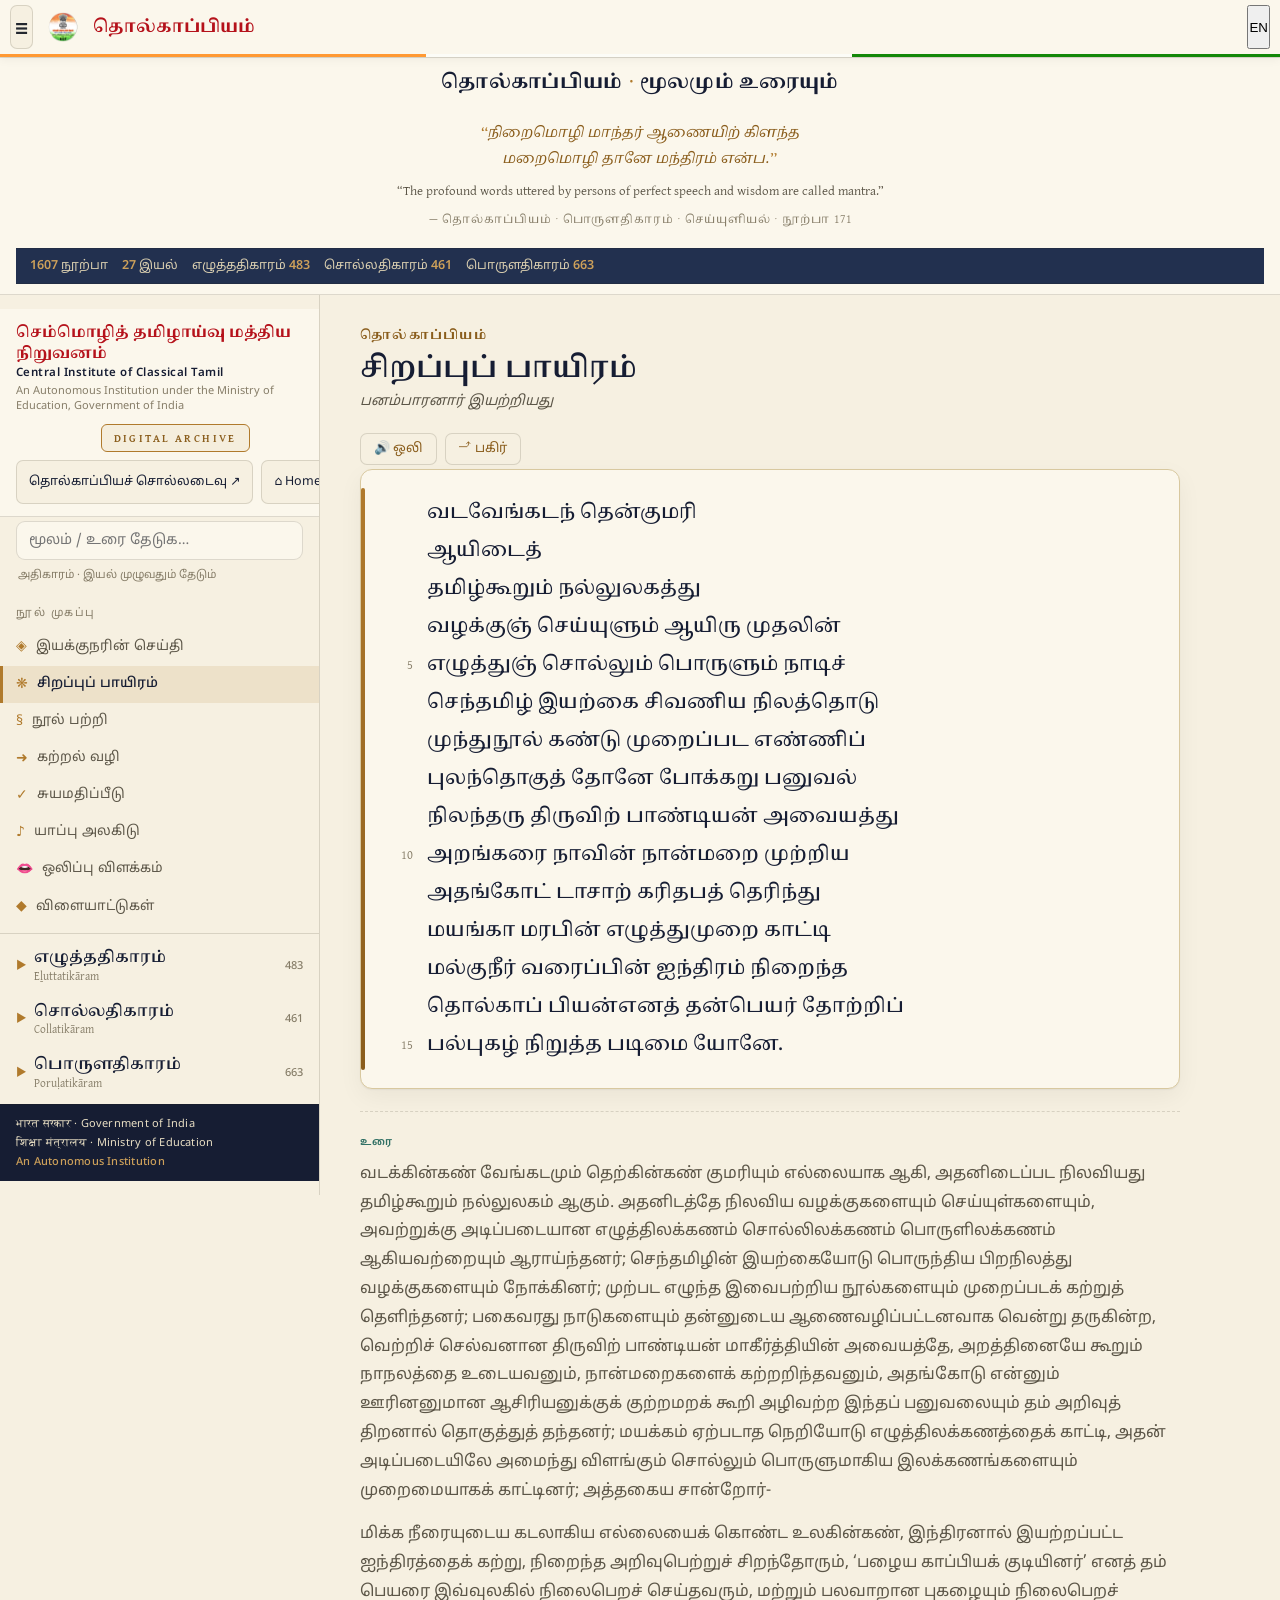
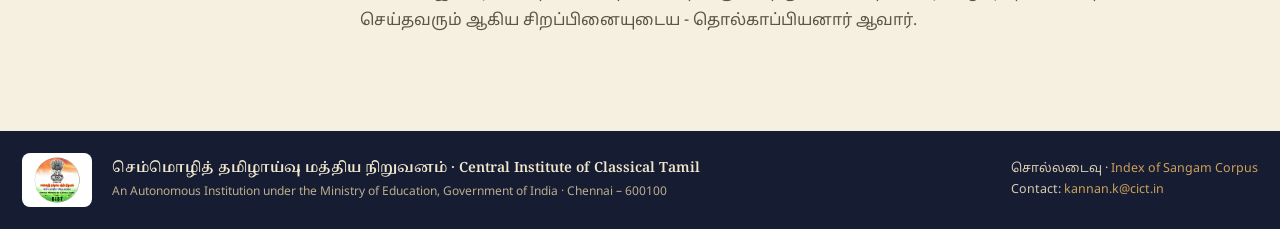
==== commit 8a7384c2: "Rearrange the UI for phones; fix edge-to-edge, stale SW and dead dark theme Measured on a 375px view" ====
--- a/app/src/main/assets/www/index.html
+++ b/app/src/main/assets/www/index.html
@@ -425,6 +425,8 @@
 <meta name="apple-mobile-web-app-status-bar-style" content="black-translucent">
 <link rel="apple-touch-icon" href="icons/icon-192.png">
 <link rel="icon" type="image/png" href="icons/icon-192.png">
+<link rel="stylesheet" href="android.css">
+<script src="android.js" defer></script>
 </head>
 <body>
 <header class="mast">
--- a/app/src/main/assets/www/android.css
+++ b/app/src/main/assets/www/android.css
@@ -0,0 +1,130 @@
+/* ===========================================================================
+   android.css — app-only chrome. Loaded ONLY by the copy of the portal that
+   ships inside the Android APK; the web edition is untouched.
+
+   On a 375px-wide phone the web masthead is 529px tall and the hero quote adds
+   another 194px, so 70% of the first screen was chrome before a single line of
+   Tolkappiyam appeared. In a standalone app most of that masthead is redundant:
+   the launcher icon and app name already say whose app this is.
+
+   Nothing is deleted. The Government of India / Ministry of Education strip and
+   the full institution identity are MOVED into the drawer by android.js, where
+   they stay one tap away. The rules below hide them where they used to sit and
+   re-show them at their new home, so there is no flash of the old layout.
+   =========================================================================== */
+
+/* ---- 1. hide the pieces android.js relocates ---------------------------- */
+.gov-strip,
+.mast-in .mast-t,
+.mast-in .mast-right,
+header.mast .subbar { display: none !important; }
+
+/* ---- 2. the app bar ----------------------------------------------------- */
+header.mast {
+  position: sticky; top: 0; z-index: 60;
+  box-shadow: 0 1px 0 var(--line), 0 2px 10px rgba(20,15,5,.06);
+}
+header.mast .mast-in {
+  display: flex; align-items: center; gap: 10px;
+  min-height: 52px; padding: 5px 10px; max-width: none;
+}
+header.mast .logo { height: 30px; }
+header.mast .menu-btn { font-size: 22px; line-height: 1; padding: 6px 4px; }
+
+/* The institution names moved to the drawer, so the bar needs its own title.
+   One line, ellipsised — never allowed to wrap the bar to a second row. */
+.app-title {
+  flex: 1 1 auto; min-width: 0;
+  font-family: var(--serif); font-weight: 700; font-size: 17px;
+  color: var(--cictred); white-space: nowrap; overflow: hidden; text-overflow: ellipsis;
+}
+html[data-theme="dark"] .app-title { color: var(--ochre-soft); }
+
+/* Language toggle stays in the bar; it is a reading control, not branding. */
+header.mast #langBtn { flex: 0 0 auto; margin-left: auto; }
+
+/* The tricolour rule is 3px of national identity — cheap, so it stays. */
+header.mast .tricolour { display: block; }
+
+/* ---- 3. relocated blocks, restyled for the drawer ----------------------- */
+#side .app-ident {
+  padding: 14px 16px 12px; border-bottom: 1px solid var(--line);
+  background: var(--paper-card);
+}
+#side .app-ident .mast-t { display: block !important; line-height: 1.35; }
+#side .app-ident .mast-t .ta { font-size: 15px; }
+#side .app-ident .mast-t .en { font-size: 11.5px; margin-top: 2px; }
+#side .app-ident .mast-right {
+  display: flex !important; flex-wrap: wrap; gap: 8px; align-items: center;
+  margin-top: 10px;
+}
+
+#side .app-govfoot {
+  margin-top: auto; border-top: 1px solid var(--line);
+  background: var(--ink); color: #e9dfc4;
+}
+#side .app-govfoot .gov-strip { display: block !important; background: transparent; }
+#side .app-govfoot .gov-in {
+  display: block; padding: 10px 16px; font-size: 11px; line-height: 1.7;
+}
+#side .app-govfoot .gov-in .sep { display: none; }
+#side .app-govfoot .gov-in span { display: block; }
+#side .app-govfoot .gov-in .auto { margin-left: 0; }
+
+/* The drawer now has a header and a footer, so it must be a column that can
+   scroll in the middle rather than one long scrolling block. */
+#side { display: flex; flex-direction: column; }
+#side > .search-wrap { flex: 0 0 auto; }
+#side > #tree, #side > div:not(.app-ident):not(.app-govfoot):not(.search-wrap) {
+  flex: 1 1 auto; overflow-y: auto; -webkit-overflow-scrolling: touch;
+}
+
+/* ---- 4. the corpus counts ---------------------------------------------- */
+/* Useful on arrival, pointless following you down every page — so they move
+   out of the sticky header and onto the home screen only. */
+.hero .subbar {
+  display: block !important; position: static;
+  border-top: 1px solid var(--line); border-bottom: 1px solid var(--line);
+  margin-top: 14px;
+}
+.hero .subbar .subbar-in {
+  /* the portal wraps these five counts onto three lines at phone width;
+     one horizontally-scrollable row costs 21px instead of 71px */
+  display: flex; flex-wrap: nowrap; gap: 14px;
+  overflow-x: auto; -webkit-overflow-scrolling: touch;
+  padding: 7px 14px; scrollbar-width: none;
+}
+.hero .subbar .subbar-in::-webkit-scrollbar { display: none; }
+.hero .subbar .subbar-in > * { flex: 0 0 auto; white-space: nowrap; }
+
+/* ---- 5. reclaim vertical space on the home screen ----------------------- */
+/* The hero is desktop-proportioned: 26px block padding and a 24px quote mark
+   are fine on a 1500px page and wasteful on a 375px phone. Same content,
+   phone-appropriate scale. */
+.hero { padding: 14px 16px 10px !important; }
+.hero-title { font-size: 19px !important; line-height: 1.3; }
+.hero-quote { font-size: 14.5px !important; padding: 10px 0 6px !important; line-height: 1.55; }
+.hero-quote .qm { font-size: 17px !important; }
+.hero-en { font-size: 13px !important; }
+.hero-quote cite { font-size: 11.5px !important; }
+.hero-quote, .hero-en { max-width: 100%; }
+
+/* ---- 6. touch targets --------------------------------------------------- */
+/* Android's accessibility guidance is a 48dp minimum; several of these controls
+   were sized for a mouse pointer. */
+header.mast .menu-btn,
+header.mast #langBtn,
+#side .app-ident .mast-right a,
+#side .app-ident .mast-right button { min-height: 44px; display: inline-flex; align-items: center; }
+
+/* ---- 7. app feel -------------------------------------------------------- */
+/* Long-press text selection and the blue tap flash both read as "web page". */
+body { -webkit-tap-highlight-color: transparent; overscroll-behavior-y: contain; }
+button, .menu-btn, .fitem, .head { -webkit-user-select: none; user-select: none; }
+/* but never disable selection on the text people came to read */
+#main, .verse, .line, .urai-block { -webkit-user-select: text; user-select: text; }
+
+/* ---- 8. retire the hero once reading starts ---------------------------- */
+/* Set by android.js on the first navigation. The landing view keeps its quote
+   and counts; every page after it starts at the content. */
+html.nav-started .hero { display: none !important; }
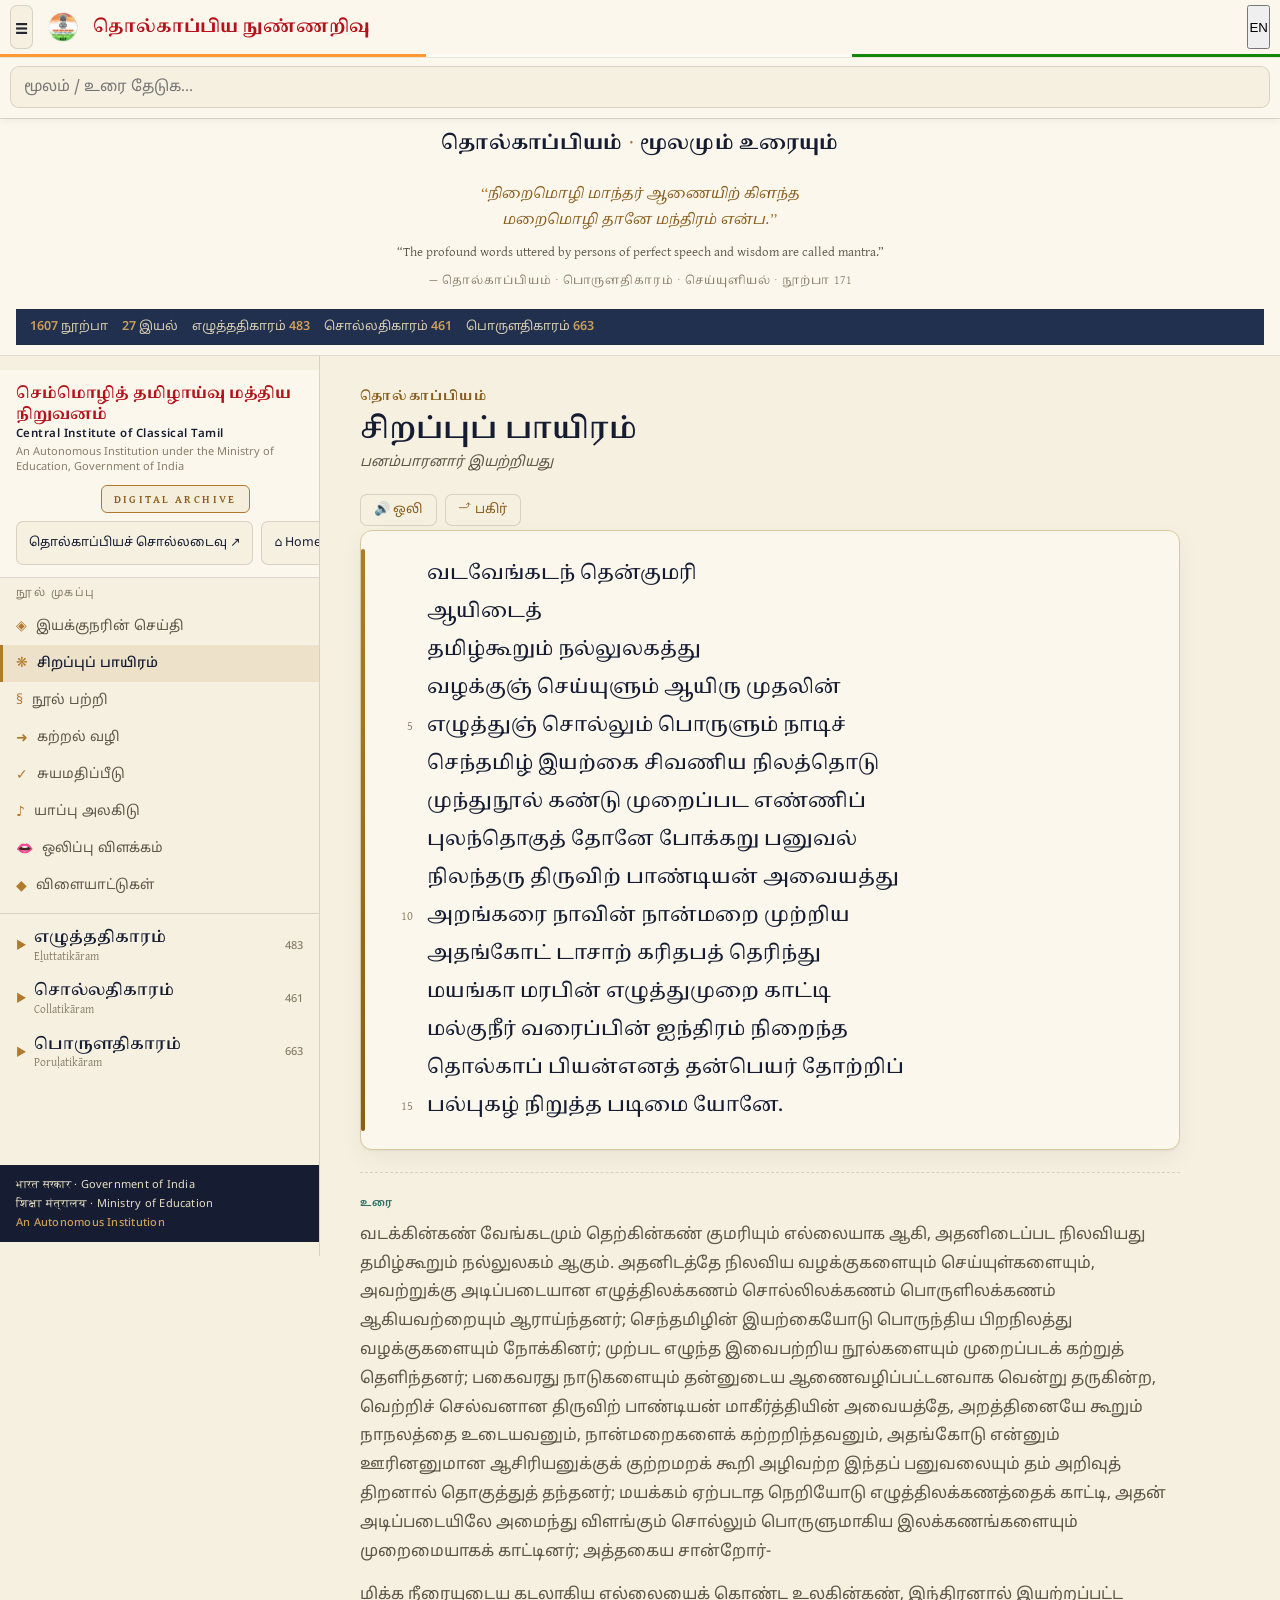
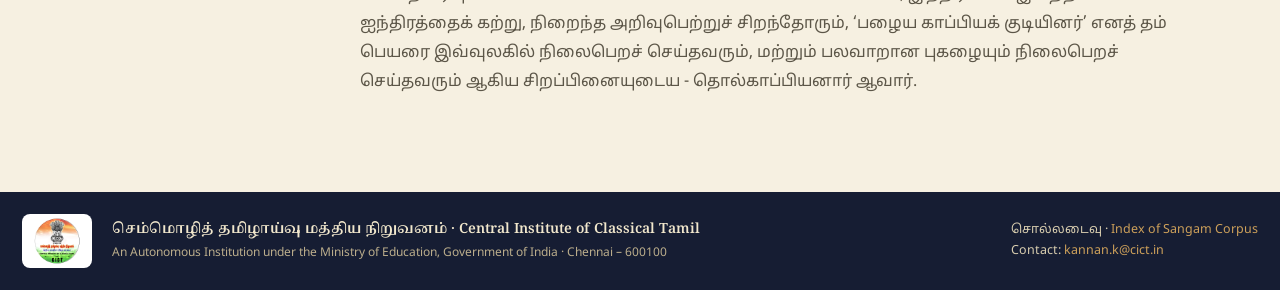
==== commit 065b354f: "Fix Tamil search being unusable on a phone Tamil matching was never broken. The index holds all 1,60" ====
--- a/app/src/main/assets/www/index.html
+++ b/app/src/main/assets/www/index.html
@@ -425,8 +425,8 @@
 <meta name="apple-mobile-web-app-status-bar-style" content="black-translucent">
 <link rel="apple-touch-icon" href="icons/icon-192.png">
 <link rel="icon" type="image/png" href="icons/icon-192.png">
-<link rel="stylesheet" href="android.css">
-<script src="android.js" defer></script>
+<link rel="stylesheet" href="android.css?v=4">
+<script src="android.js?v=4" defer></script>
 </head>
 <body>
 <header class="mast">
--- a/app/src/main/assets/www/android.css
+++ b/app/src/main/assets/www/android.css
@@ -128,3 +128,20 @@
 /* Set by android.js on the first navigation. The landing view keeps its quote
    and counts; every page after it starts at the content. */
 html.nav-started .hero { display: none !important; }
+
+/* ---- 9. search lives in the app bar, not the drawer -------------------- */
+header.mast .search-wrap {
+  display: block; padding: 8px 10px 10px; border-top: 1px solid var(--line-soft);
+  background: var(--paper-card);
+}
+header.mast .search-wrap #search {
+  width: 100%; min-height: 42px; font-size: 15px; font-family: var(--sans);
+  padding: 9px 13px; border: 1px solid var(--line); border-radius: 9px;
+  background: var(--paper); color: var(--tx); -webkit-appearance: none; appearance: none;
+}
+header.mast .search-wrap #search:focus {
+  outline: none; border-color: var(--ochre);
+  box-shadow: 0 0 0 3px rgba(176,122,44,.16);
+}
+/* The hint duplicates the placeholder and costs a line of a phone screen. */
+header.mast .search-wrap #searchHint { display: none; }
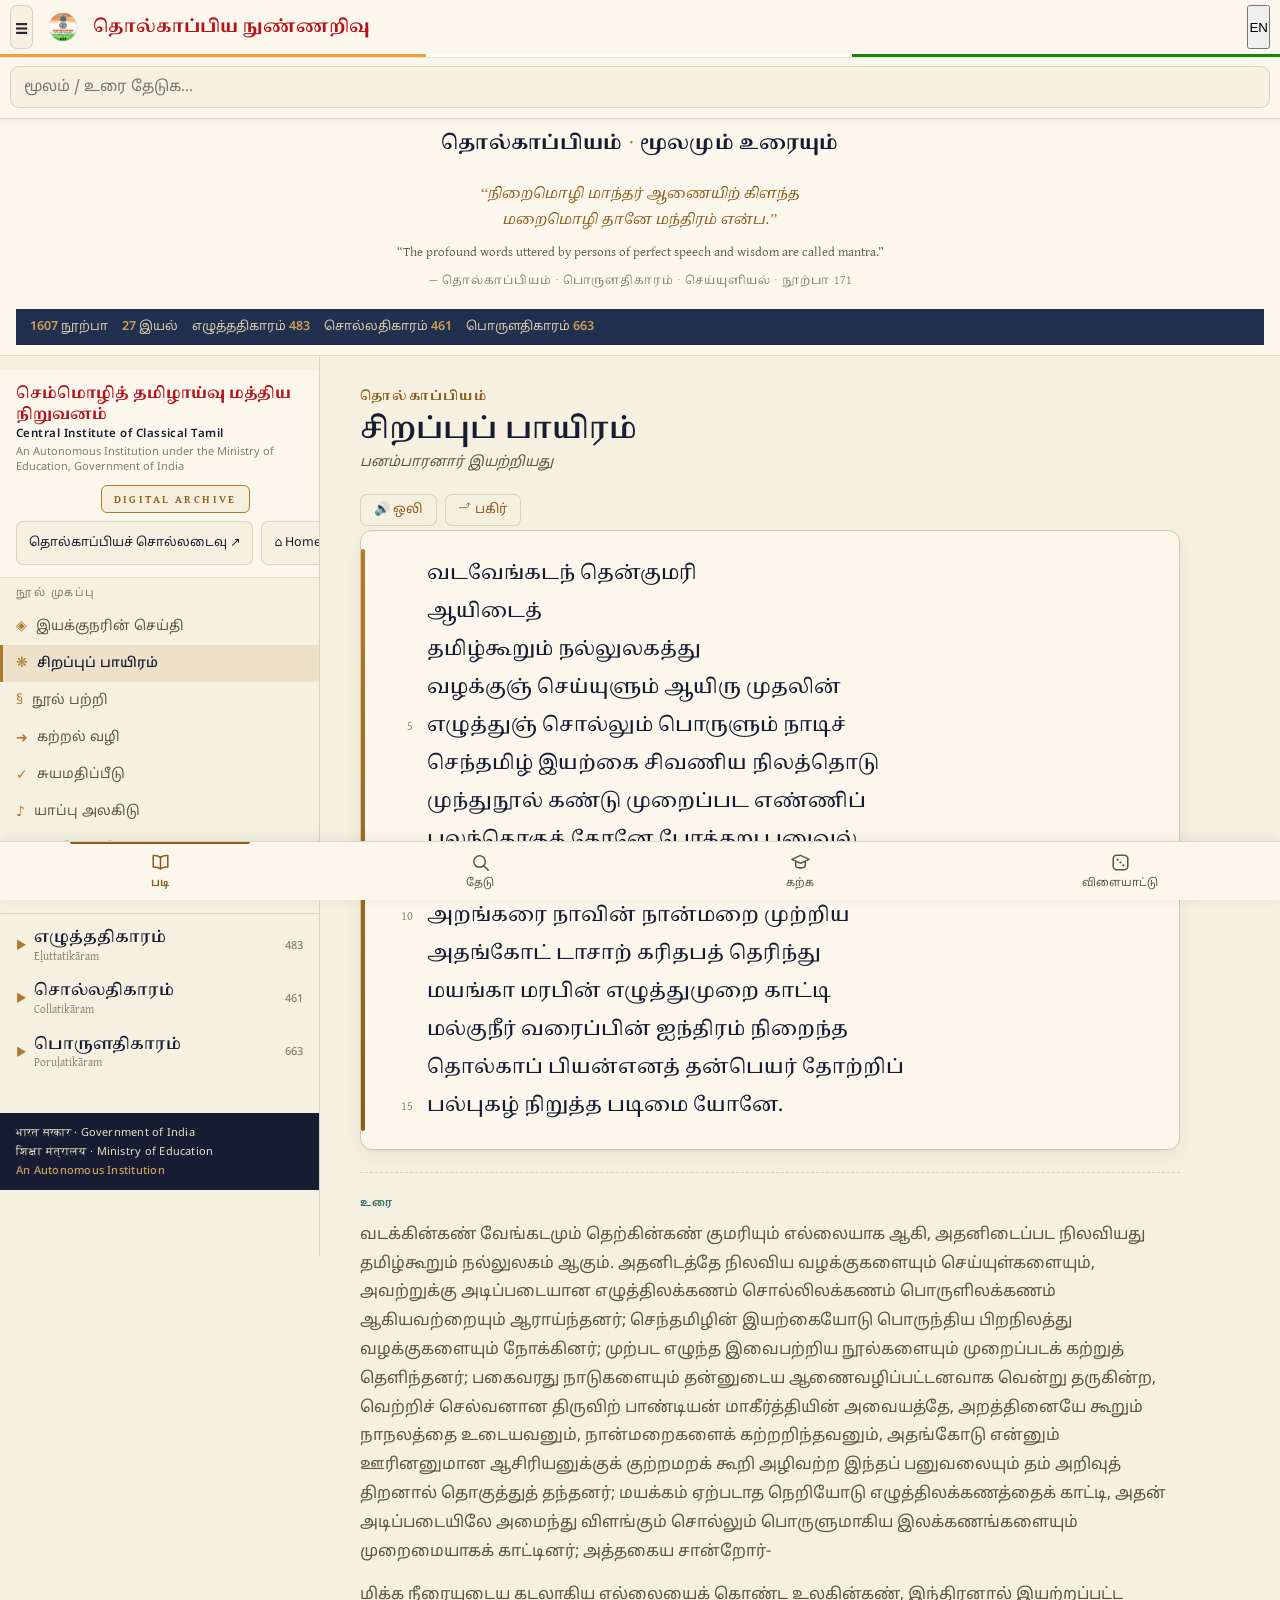
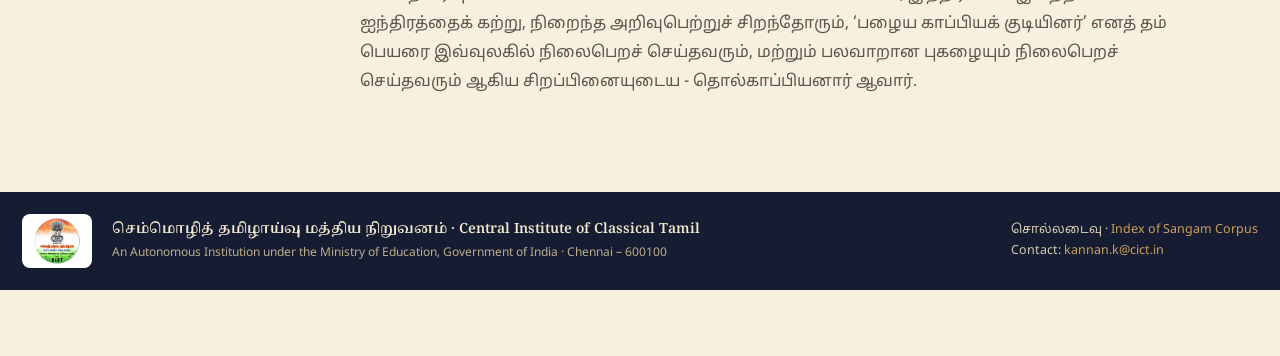
==== commit b89add6a: "Target API 37 and replace the drawer with a bottom navigation bar API 37 (Android 17), as Play now r" ====
--- a/app/src/main/assets/www/index.html
+++ b/app/src/main/assets/www/index.html
@@ -425,8 +425,8 @@
 <meta name="apple-mobile-web-app-status-bar-style" content="black-translucent">
 <link rel="apple-touch-icon" href="icons/icon-192.png">
 <link rel="icon" type="image/png" href="icons/icon-192.png">
-<link rel="stylesheet" href="android.css?v=4">
-<script src="android.js?v=4" defer></script>
+<link rel="stylesheet" href="android.css?v=5">
+<script src="android.js?v=5" defer></script>
 </head>
 <body>
 <header class="mast">
--- a/app/src/main/assets/www/android.css
+++ b/app/src/main/assets/www/android.css
@@ -145,3 +145,43 @@
 }
 /* The hint duplicates the placeholder and costs a line of a phone screen. */
 header.mast .search-wrap #searchHint { display: none; }
+
+/* ---- 10. bottom navigation --------------------------------------------- */
+/* Fixed app shell. MainActivity already pads the WebView by the system bars,
+   so this sits clear of the gesture bar without needing env() insets. */
+.appnav {
+  position: fixed; left: 0; right: 0; bottom: 0; z-index: 70;
+  display: grid; grid-template-columns: repeat(4, 1fr);
+  background: var(--paper-card); border-top: 1px solid var(--line);
+  box-shadow: 0 -2px 12px rgba(20,15,5,.07);
+}
+.appnav button {
+  appearance: none; -webkit-appearance: none; background: none; border: 0;
+  display: flex; flex-direction: column; align-items: center; justify-content: center;
+  gap: 3px; min-height: 58px; padding: 7px 2px 8px;
+  font-family: var(--sans); font-size: 11px; line-height: 1.2;
+  /* --tx-faint and plain --ochre measured 3.81:1 and 3.46:1 on the bar, under
+     the 4.5:1 WCAG AA floor for text this small. --tx-soft and --ochre-deep
+     clear it in both themes (the dark palette redefines both). */
+  color: var(--tx-soft); cursor: pointer; position: relative;
+  -webkit-tap-highlight-color: transparent;
+}
+.appnav button svg { width: 23px; height: 23px; flex: 0 0 auto; }
+.appnav button span { white-space: nowrap; }
+.appnav button.on { color: var(--ochre-deep); font-weight: 600; }
+/* A 2px rail reads as "you are here" without relying on colour alone. */
+.appnav button.on::before {
+  content: ""; position: absolute; top: 0; left: 22%; right: 22%;
+  height: 2px; background: var(--ochre-deep); border-radius: 0 0 2px 2px;
+}
+.appnav button:active { background: var(--line-soft); }
+.appnav button:focus-visible { outline: 2px solid var(--ochre); outline-offset: -3px; }
+
+/* Keep the last line of the text clear of the bar. */
+html.has-appnav body { padding-bottom: 66px; }
+/* The scroll-to-top button would otherwise sit under the bar. */
+html.has-appnav #toTop { bottom: 76px; }
+
+/* The drawer now carries only the corpus tree and the institutional block, so
+   it no longer needs to be the primary way around the app. */
+html.has-appnav #side { padding-bottom: 66px; }
